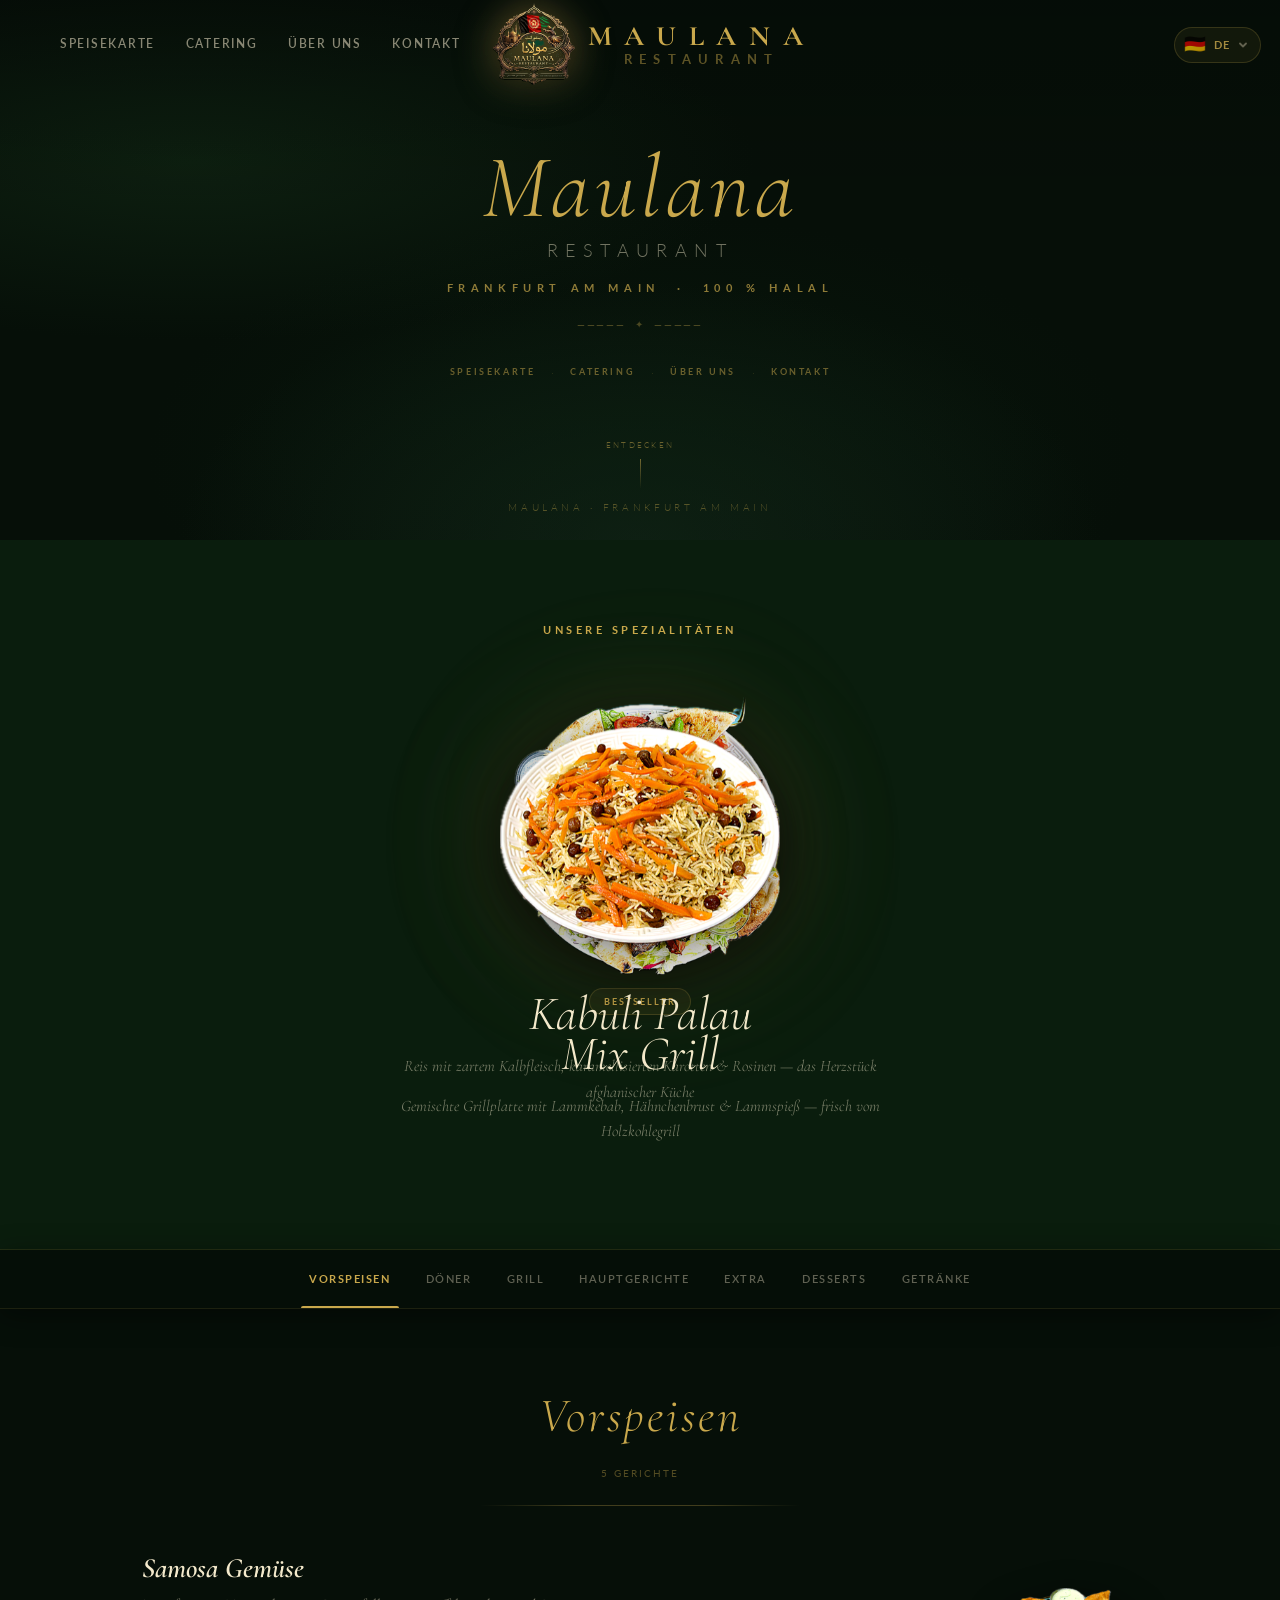
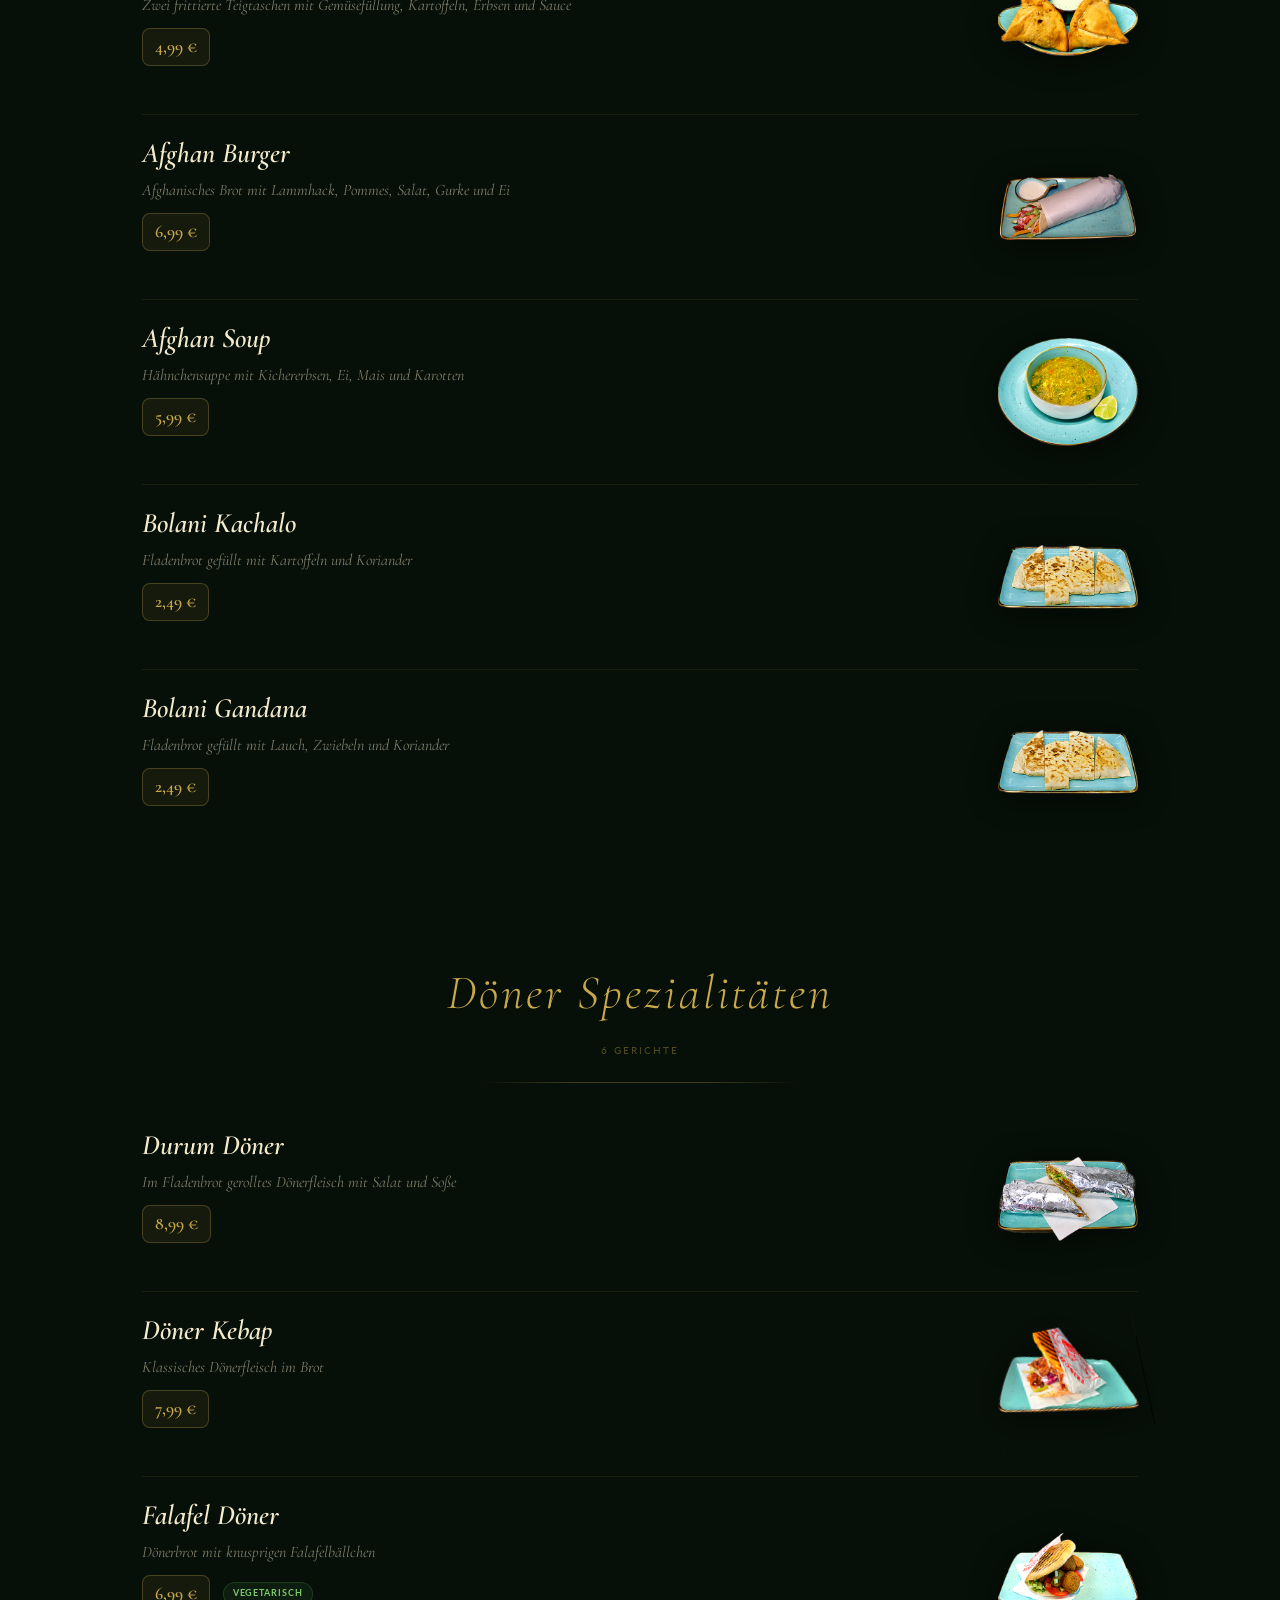
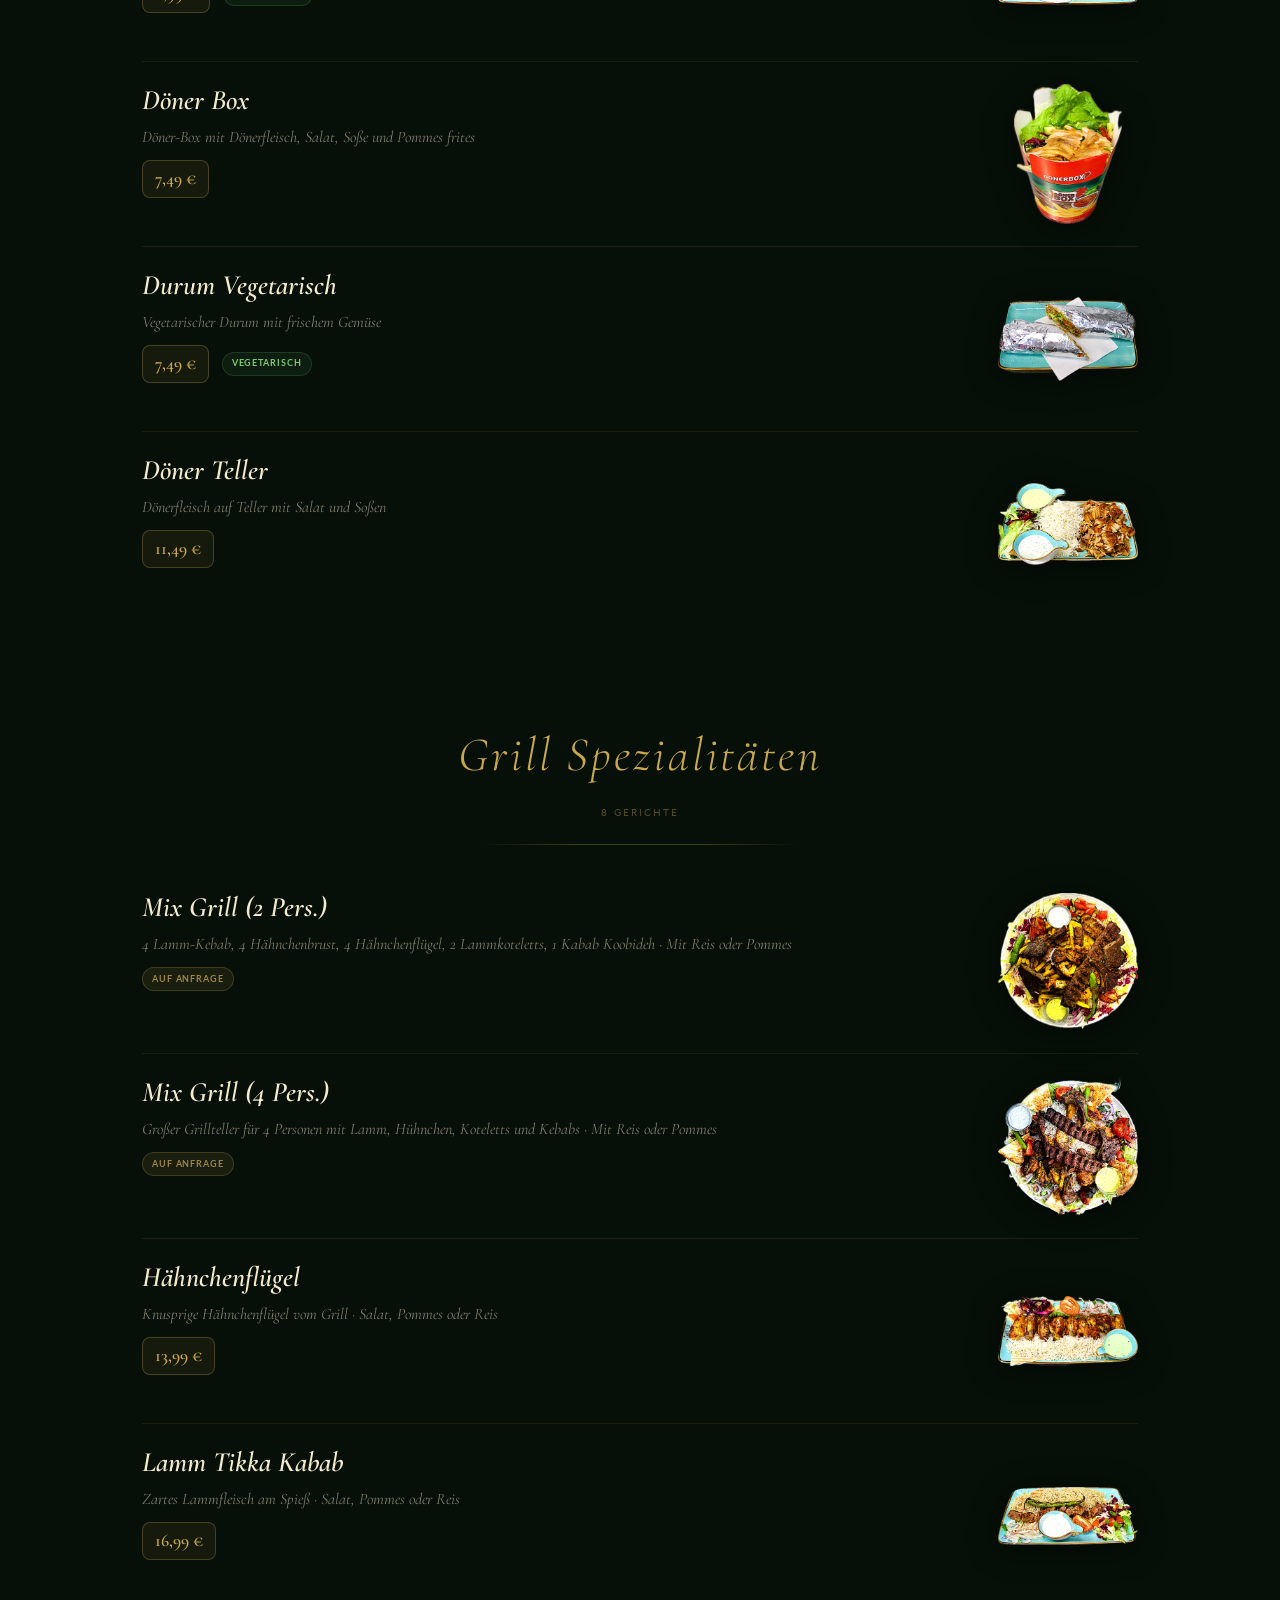
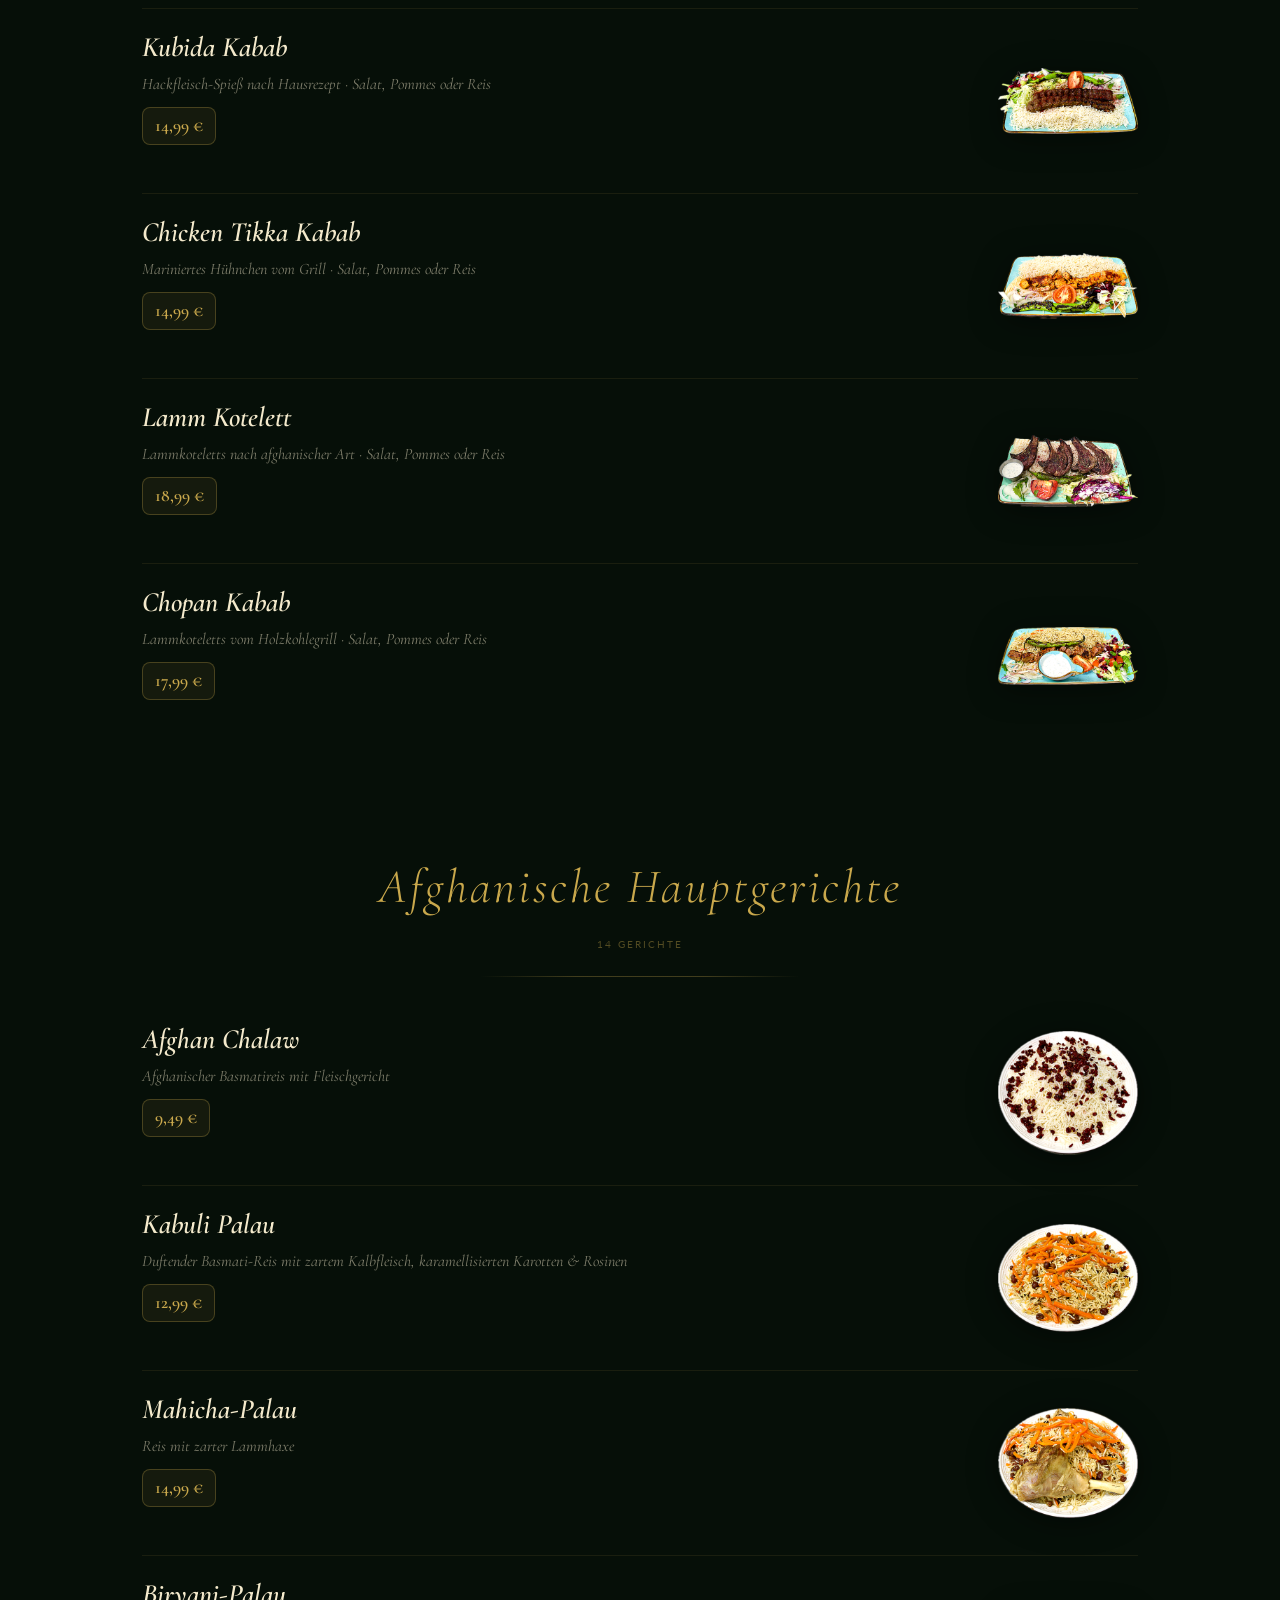
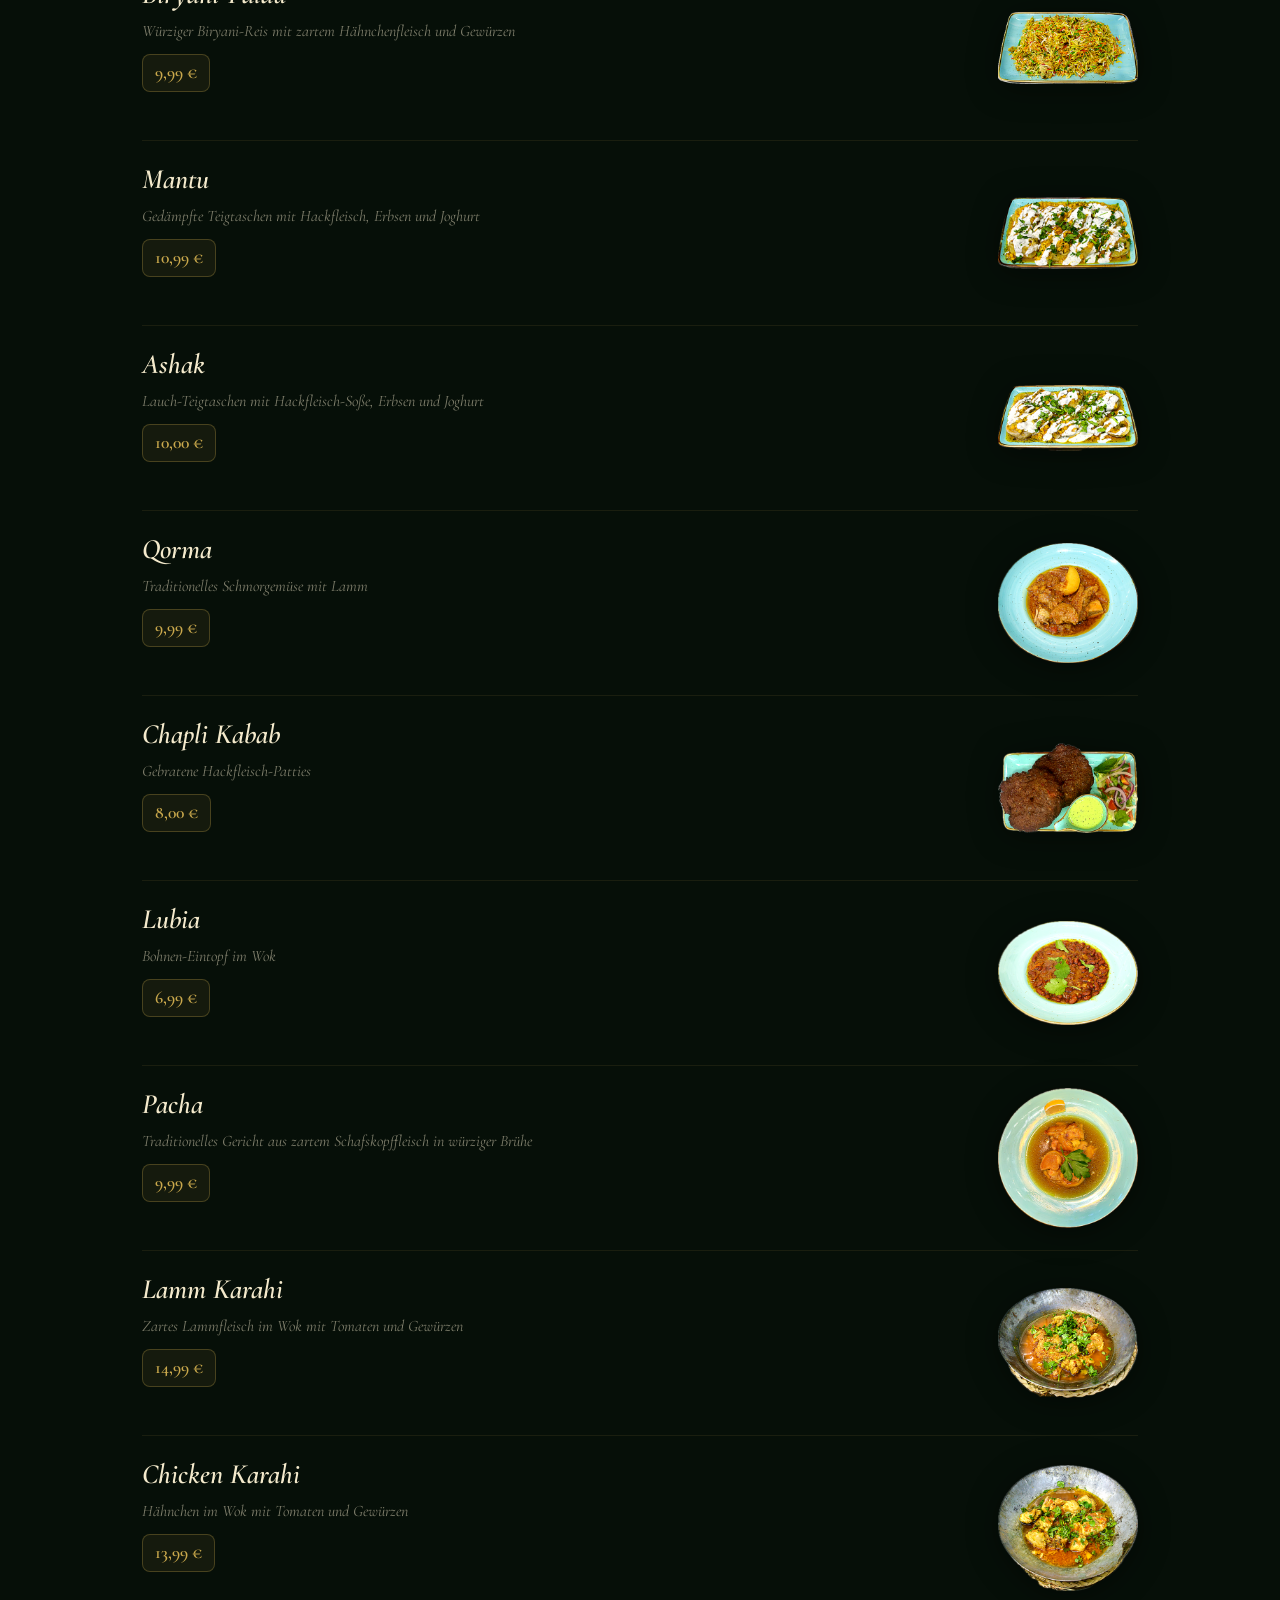
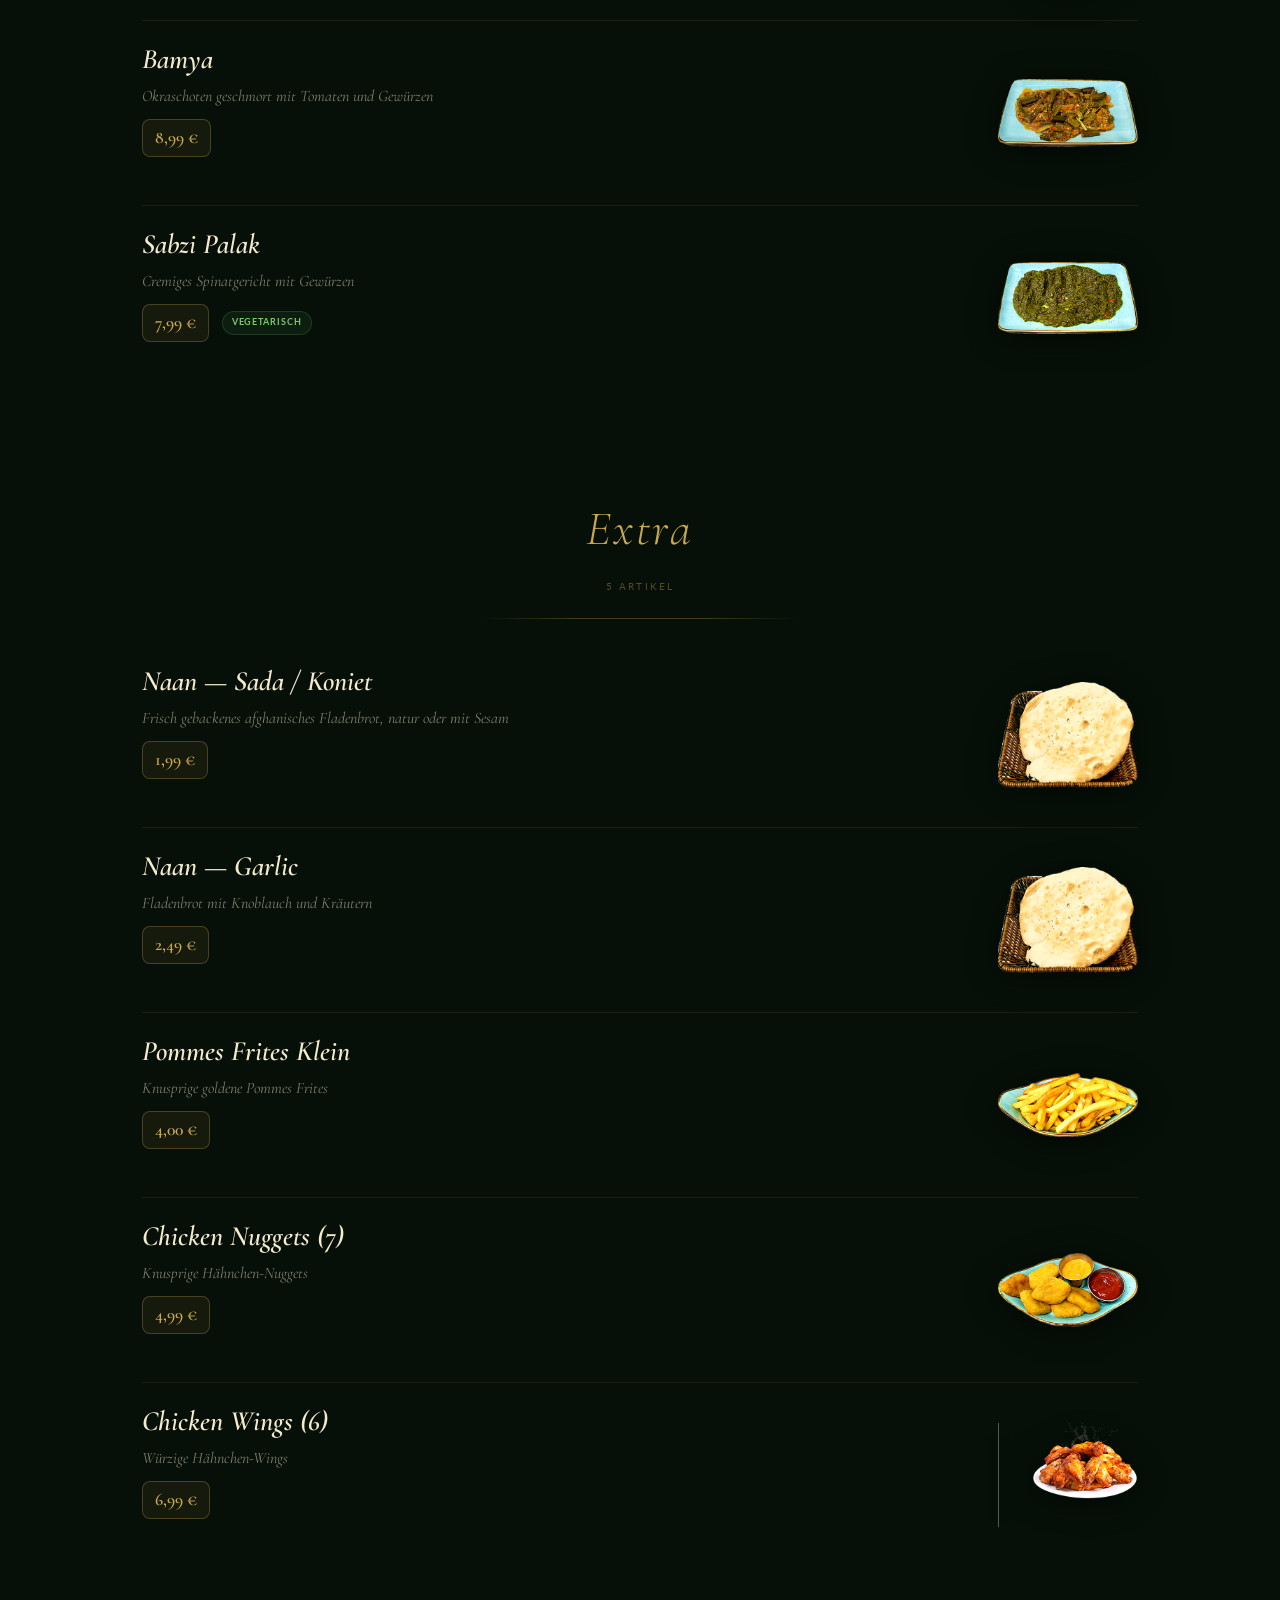
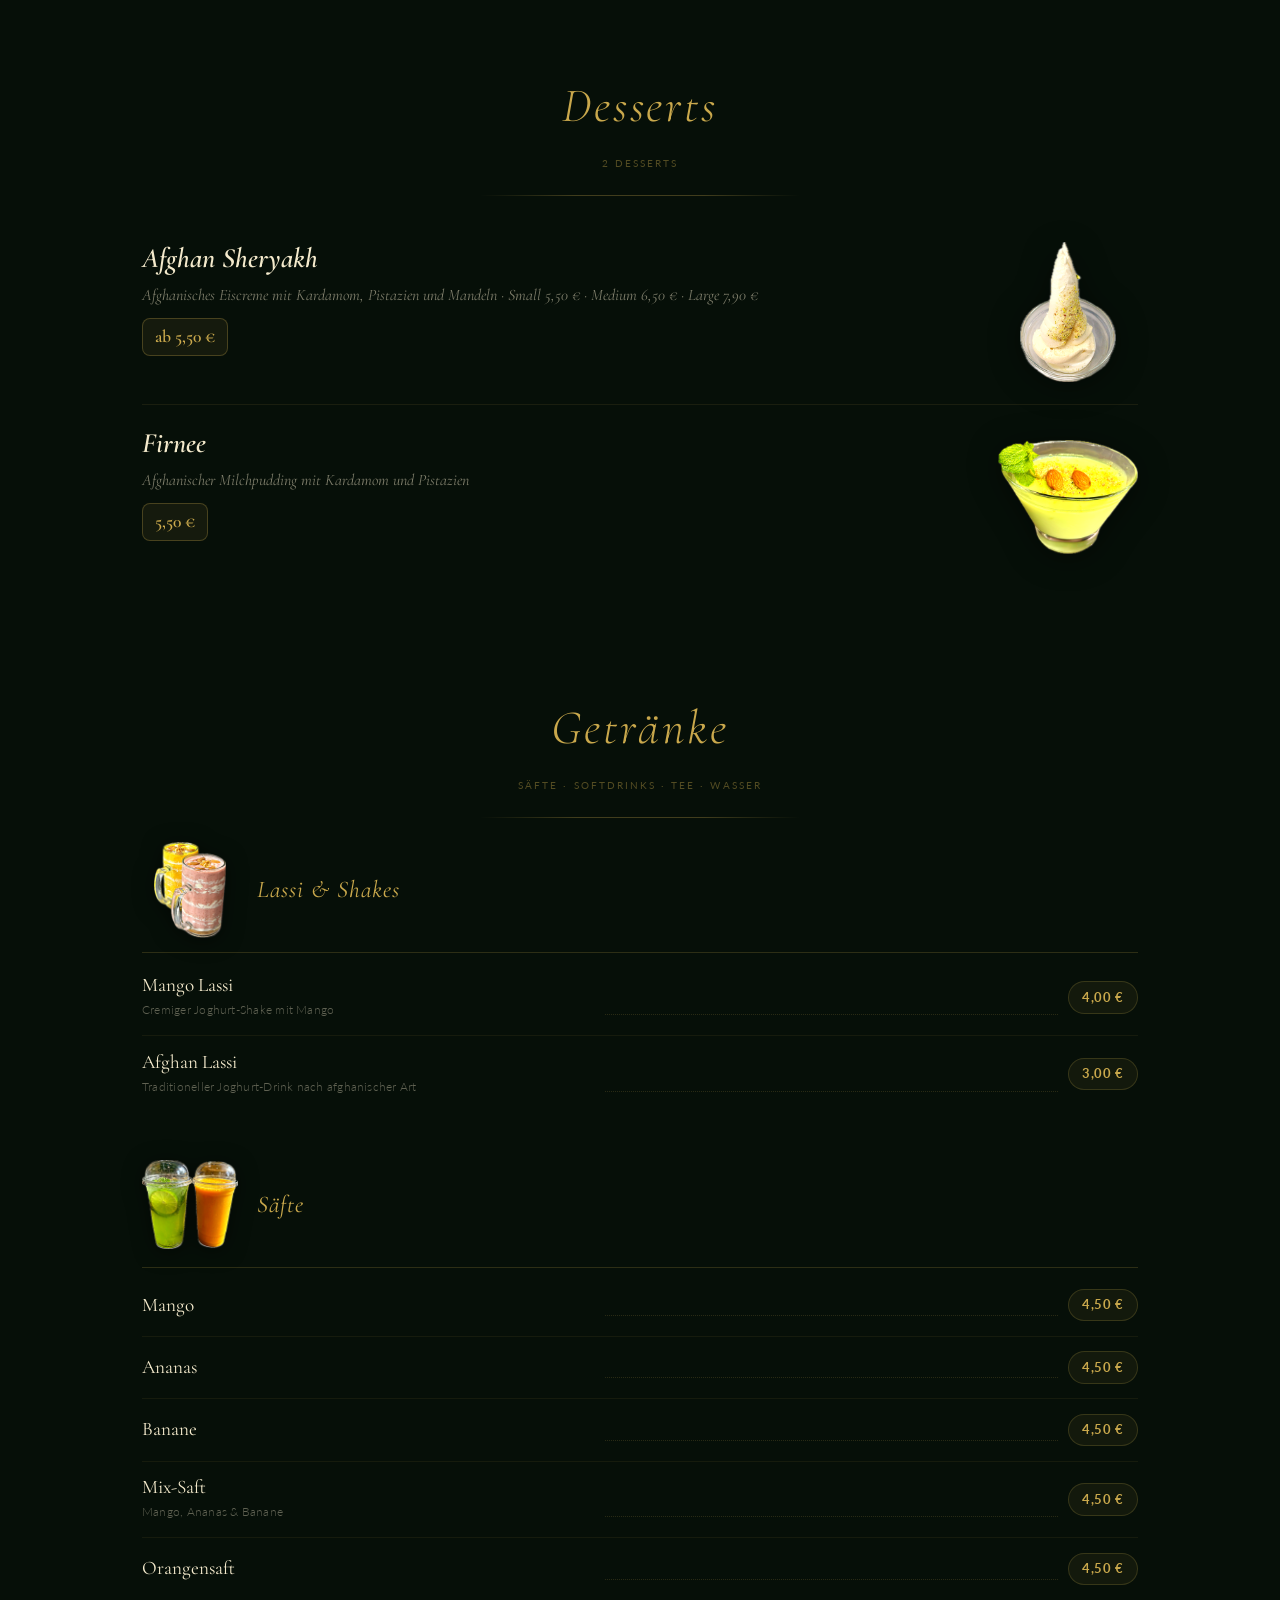
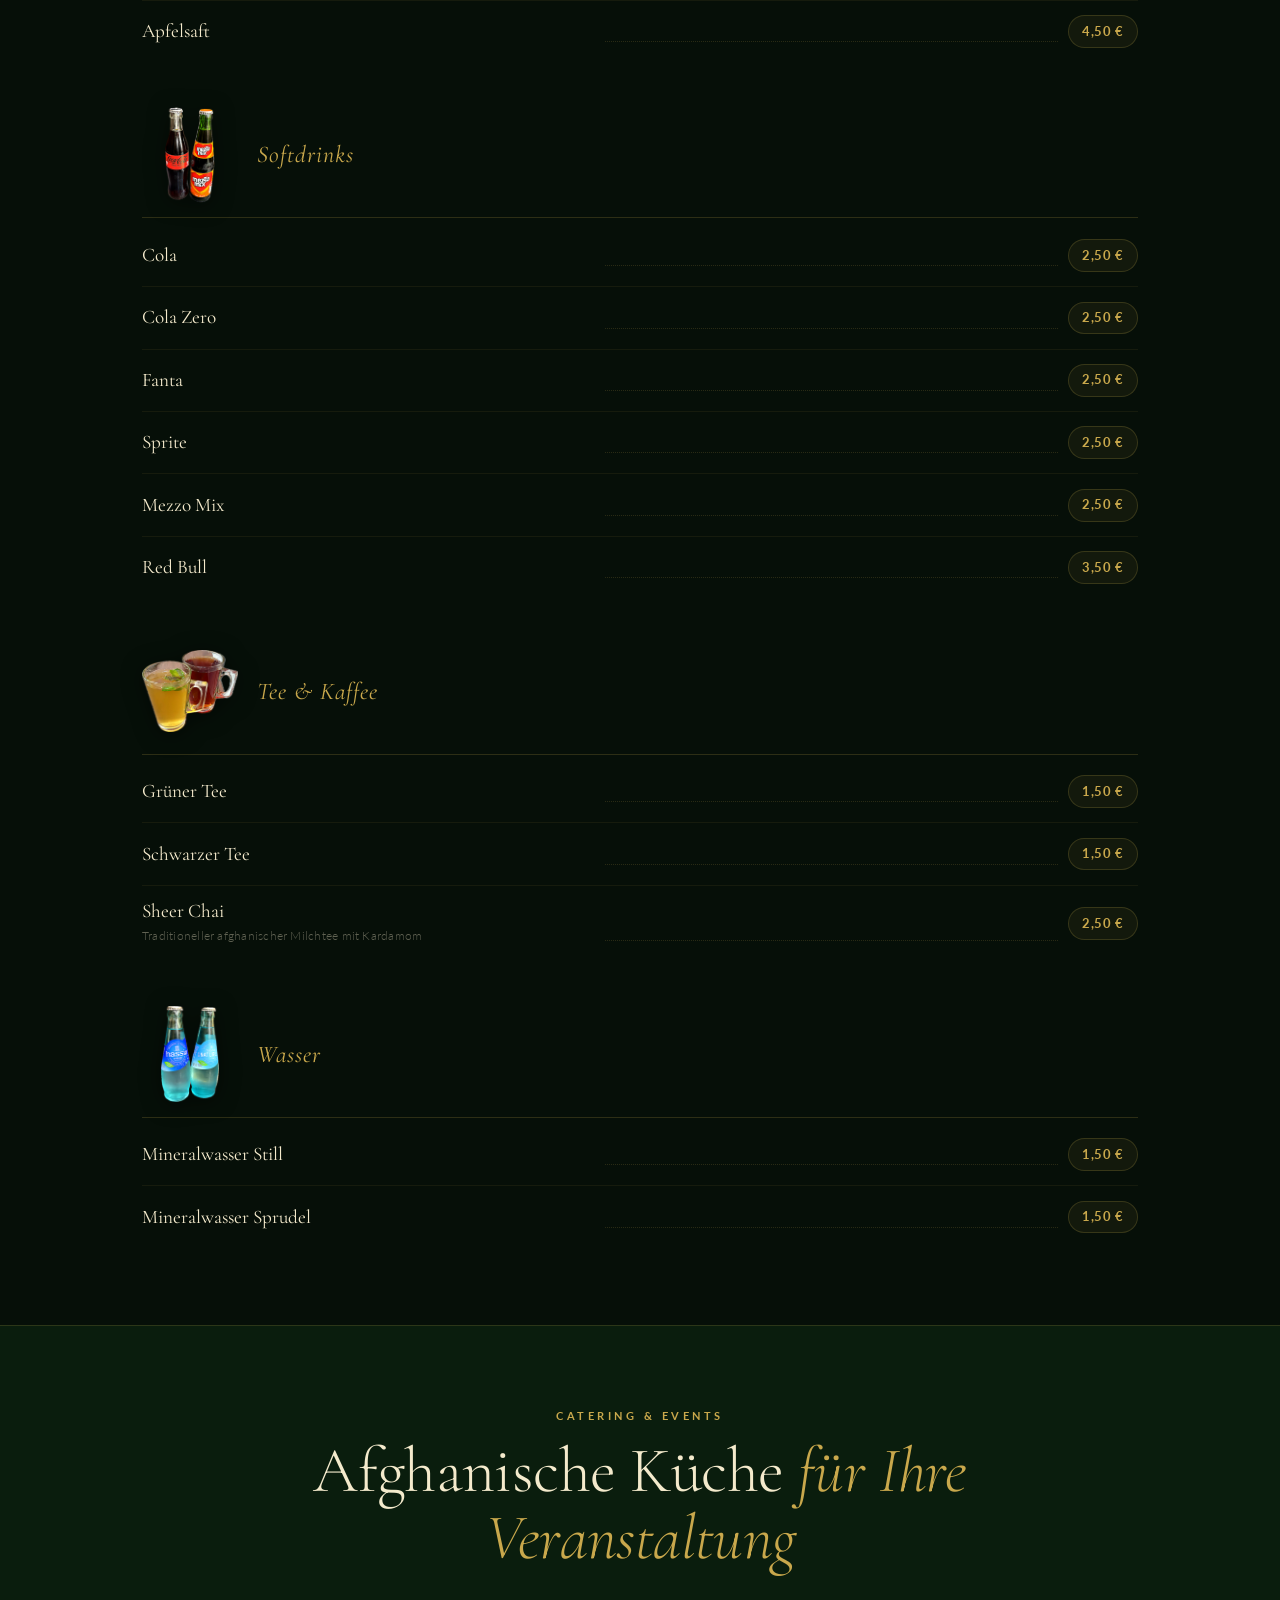
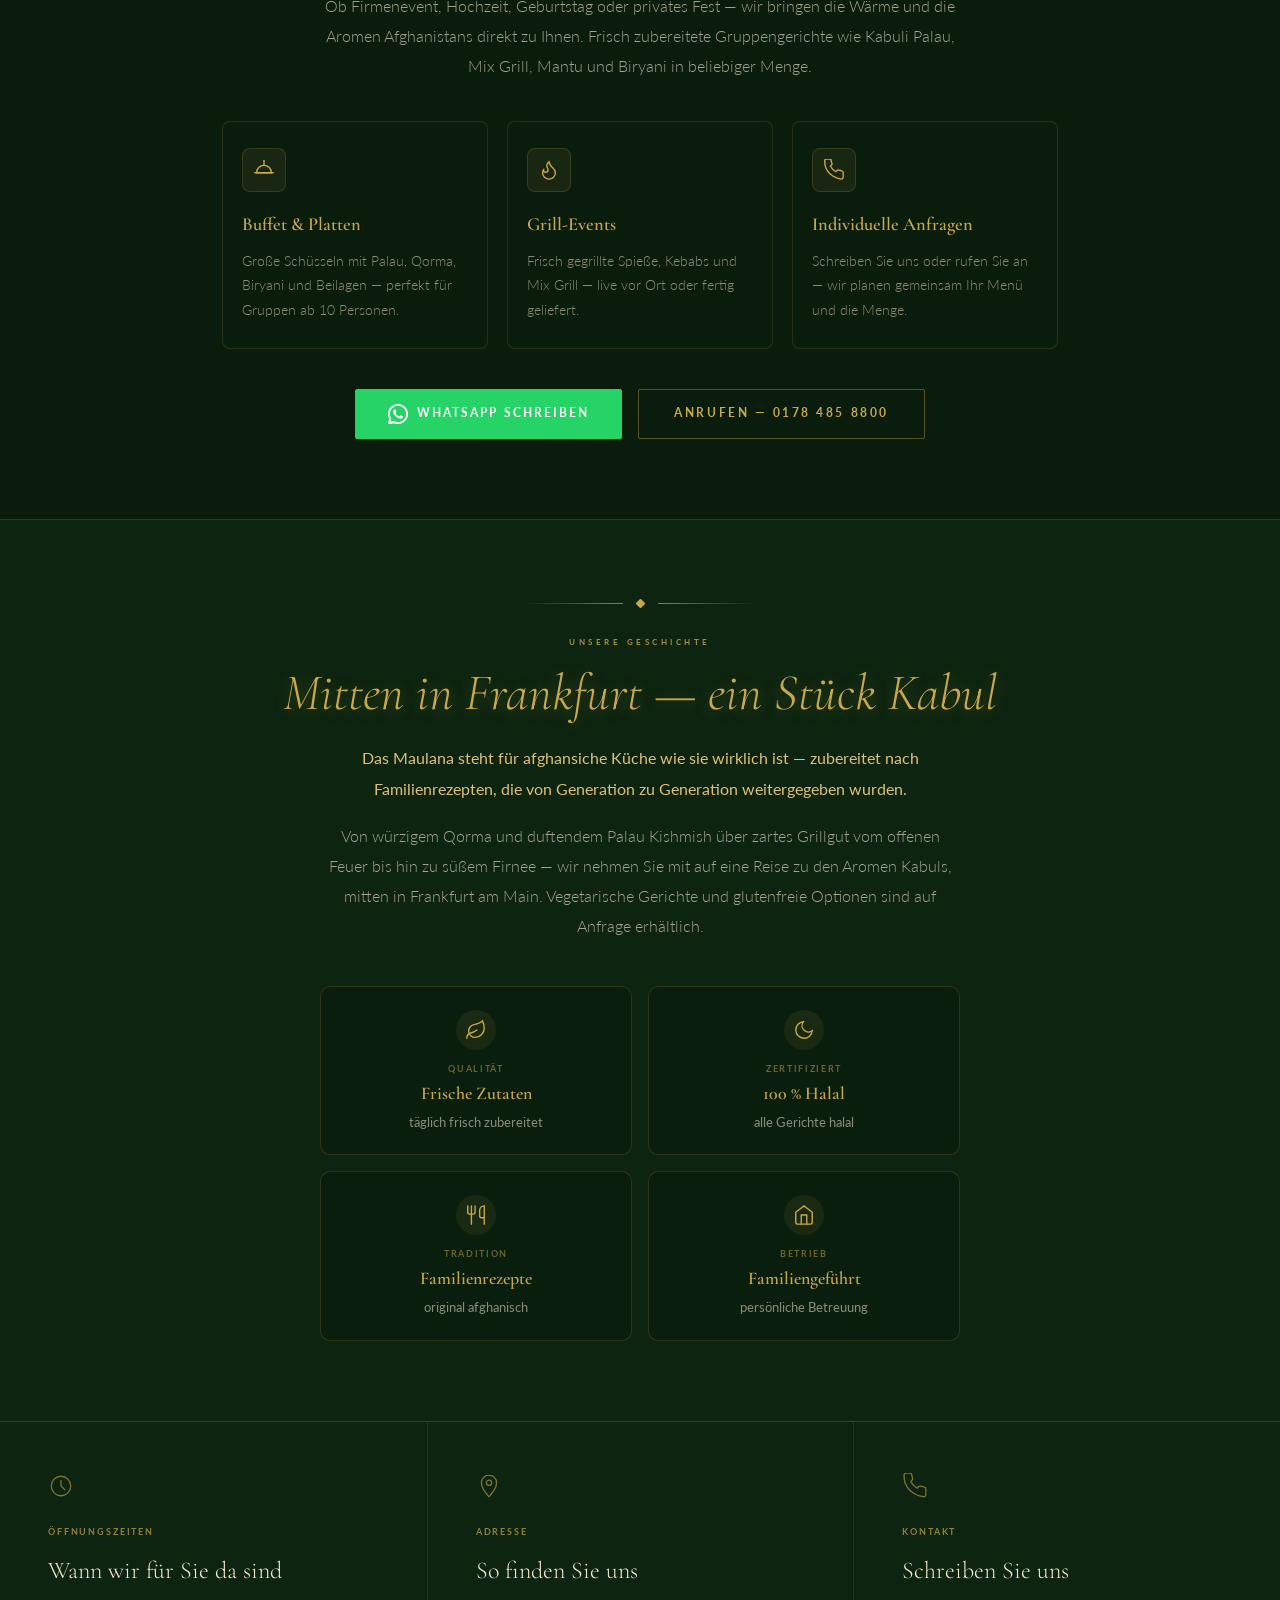
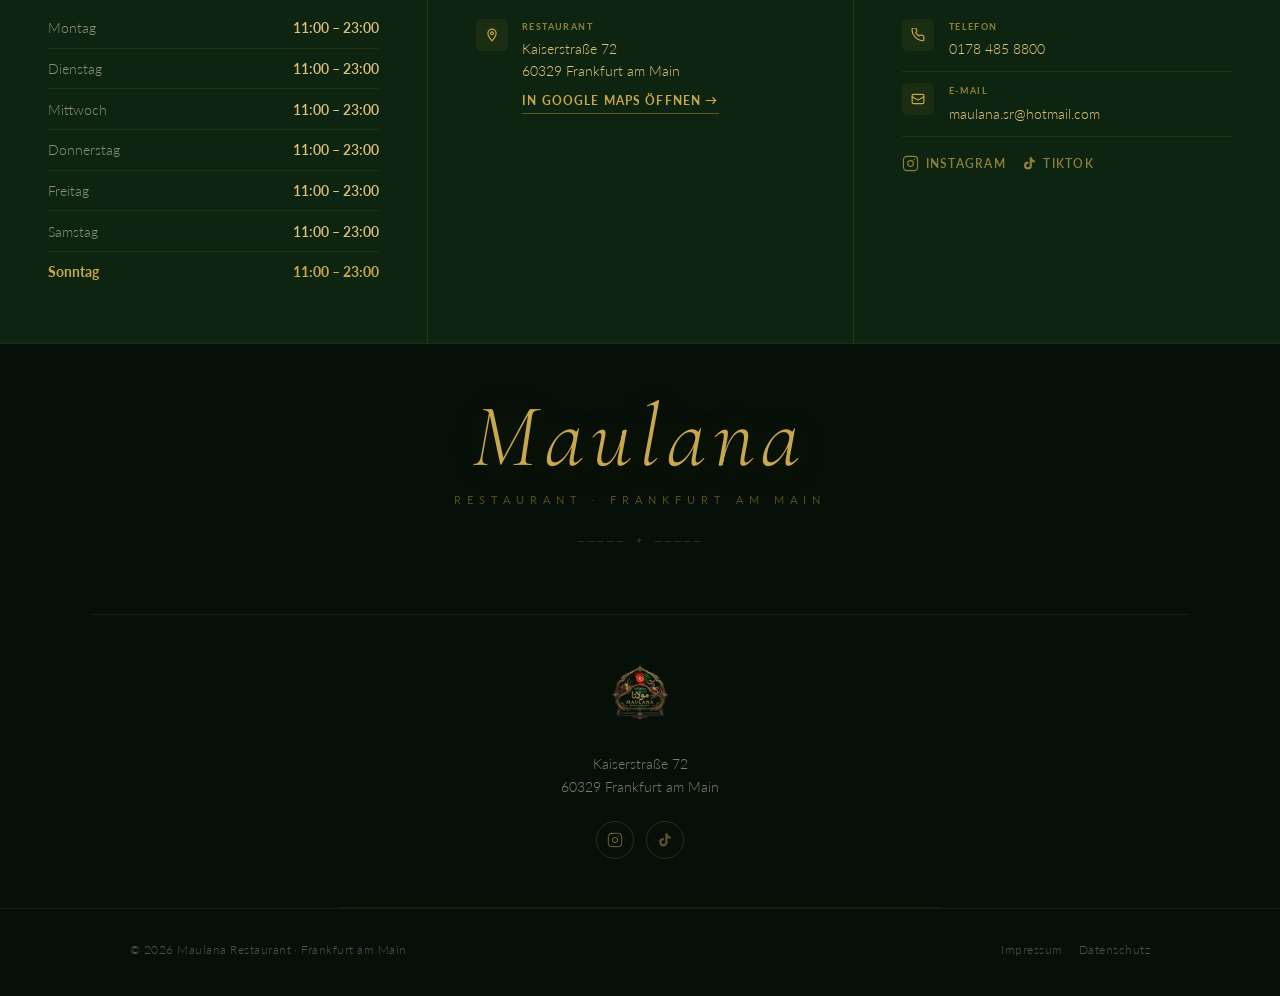
==== index.html @ d91d5a32 "Hero: elegante Nav-Links, Badges entfernt" ====
<!DOCTYPE html>
<html lang="de">
<head>
<meta charset="UTF-8">
<meta name="viewport" content="width=device-width, initial-scale=1.0, viewport-fit=cover">
<title>Maulana · Afghanische Küche · Frankfurt</title>
<meta name="description" content="Maulana Restaurant – Authentische afghanische Küche in Frankfurt. 100 % Halal, täglich frisch. Tel: 0178 4858800">
<meta name="theme-color" content="#060f08">
<link rel="icon" type="image/png" href="images/logo.png">
<link rel="apple-touch-icon" href="images/logo.png">
<link rel="preconnect" href="https://fonts.googleapis.com">
<link rel="preconnect" href="https://fonts.gstatic.com" crossorigin>
<link rel="preload" as="image" href="images/logo.png">
<link rel="preload" as="style" href="https://fonts.googleapis.com/css2?family=Cormorant+Garamond:ital,wght@0,300;0,400;0,600;0,700;1,300;1,400;1,600&family=Lato:wght@300;400;700&display=swap" onload="this.onload=null;this.rel='stylesheet'">
<noscript><link rel="stylesheet" href="https://fonts.googleapis.com/css2?family=Cormorant+Garamond:ital,wght@0,300;0,400;0,600;0,700;1,300;1,400;1,600&family=Lato:wght@300;400;700&display=swap"></noscript>
<style>
/* ══════════════════════════════════════════════════════
   DESIGN TOKENS — Maulana Dark Afghan Style
══════════════════════════════════════════════════════ */
:root {
  --bg:             #060f08;
  --bg-mid:         #0a1a0c;
  --bg-light:       #0d2410;
  --bg-card:        #0d1f10;
  --primary:        #c9a84c;
  --primary-dark:   #a08030;
  --primary-mid:    #d4b458;
  --primary-light:  #e8cc80;
  --ivory:          #f4eacc;
  --cream:          #dfc07a;
  --parchment:      #c9a84c;
  --bone:           rgba(201,168,76,.1);
  --gold:           #c9a84c;
  --gold-dark:      #a08030;
  --gold-light:     #d4b458;
  --gold-pale:      #e8cc80;
  --green:          #2a7d4a;
  --green-mid:      #2D6A42;
  --green-light:    #4A8C5C;
  --text:           #f4eacc;
  --text-mid:       #dfc07a;
  --text-muted:     rgba(244,234,204,.65);
  --text-light:     rgba(244,234,204,.5);
  --nav-h:          90px;
}

/* ── Base ── */
*, *::before, *::after { box-sizing: border-box; margin: 0; padding: 0; }
html { background: #060f08; scroll-behavior: smooth; }
body {
  background: #060f08;
  color: var(--text);
  font-family: 'Lato', -apple-system, sans-serif;
  font-weight: 300;
  font-size: 16px;
  line-height: 1.8;
  overflow-x: hidden;
  -webkit-font-smoothing: antialiased;
}
img { display: block; max-width: 100%; }
a { color: inherit; text-decoration: none; }
button { cursor: pointer; }

/* ── Typography ── */
.eyebrow {
  display: block;
  font-family: 'Lato', sans-serif;
  font-size: .68rem;
  font-weight: 700;
  letter-spacing: .32em;
  text-transform: uppercase;
  color: var(--gold);
  margin-bottom: .75rem;
}
.section-title {
  font-family: 'Cormorant Garamond', serif;
  font-size: clamp(2.6rem, 5vw, 4.2rem);
  font-weight: 300;
  line-height: 1.05;
  color: var(--text);
  letter-spacing: -.01em;
}
.section-title em { font-style: italic; color: var(--primary); }
.body-text {
  font-size: 1rem;
  font-weight: 300;
  line-height: 1.85;
  color: var(--text-muted);
}

/* ── Gem ornament (like Injera's Ethiopian rule) ── */
.gem-rule {
  display: flex; align-items: center; justify-content: center; gap: 14px;
  margin-bottom: 1.8rem;
}
.gem-rule::before, .gem-rule::after {
  content: ''; flex: 1; max-width: 100px; height: 1px;
  background: linear-gradient(90deg, transparent, rgba(201,168,76,.7));
}
.gem-rule::after { background: linear-gradient(270deg, transparent, rgba(201,168,76,.7)); }
.gem-rule-diamond {
  width: 7px; height: 7px;
  background: var(--gold); transform: rotate(45deg); border-radius: 1px;
}

/* ── Buttons ── */
.btn-primary {
  display: inline-block;
  font-family: 'Lato', sans-serif;
  font-size: .72rem; font-weight: 700; letter-spacing: .22em; text-transform: uppercase;
  color: #1a2e1f; background: var(--gold);
  border: 1px solid var(--gold);
  padding: .85rem 2.2rem; border-radius: 2px;
  transition: background .25s, border-color .25s, transform .2s, box-shadow .25s;
}
.btn-primary:hover {
  background: var(--gold-light); border-color: var(--gold-light);
  transform: translateY(-1px);
  box-shadow: 0 6px 22px rgba(201,168,76,.4);
}
.btn-outline {
  display: inline-block;
  font-family: 'Lato', sans-serif;
  font-size: .72rem; font-weight: 700; letter-spacing: .22em; text-transform: uppercase;
  color: var(--gold); border: 1px solid rgba(201,168,76,.4);
  background: transparent;
  padding: .85rem 2.2rem; border-radius: 2px;
  transition: border-color .25s, color .25s, transform .2s;
}
.btn-outline:hover { border-color: var(--gold-light); color: var(--gold-light); transform: translateY(-1px); }

/* ══════════════════════════════════════════════════════
   NAVIGATION — 3-column, same as Injera
══════════════════════════════════════════════════════ */
.nav {
  position: fixed; top: 0; left: 0; right: 0; z-index: 500;
  display: grid; grid-template-columns: 1fr auto 1fr;
  align-items: center;
  padding: 0 1.2rem 0 2.8rem; height: var(--nav-h);
  background: transparent;
  border-bottom: 1px solid transparent;
  backdrop-filter: none; -webkit-backdrop-filter: none;
  transition: background .45s, border-color .45s, box-shadow .45s, backdrop-filter .45s;
}
.nav::after {
  content: ''; position: absolute; bottom: 0; left: 0; right: 0; height: 1px;
  background: linear-gradient(90deg, transparent, rgba(201,168,76,.18) 15%, rgba(201,168,76,.55) 50%, rgba(201,168,76,.18) 85%, transparent);
  opacity: 0; transition: opacity .45s;
}
.nav > * { position: relative; z-index: 1; }
.nav.is-solid {
  background: rgba(6,15,8,.95);
  border-color: rgba(201,168,76,.18);
  backdrop-filter: blur(14px); -webkit-backdrop-filter: blur(14px);
  box-shadow: 0 2px 20px rgba(0,0,0,.35);
}
.nav.is-solid::after { opacity: 1; }

/* NAV left links */
.nav-left { display: flex; align-items: center; gap: 0; justify-self: start; }
.nav-left a {
  font-size: .78rem; font-weight: 600; letter-spacing: .14em; text-transform: uppercase;
  color: rgba(244,234,204,.55); padding: .6rem .95rem;
  min-height: 44px; display: inline-flex; align-items: center;
  white-space: nowrap; transition: color .25s; position: relative;
}
.nav-left a::after {
  content: ''; position: absolute; bottom: 0; left: .95rem; right: .95rem; height: 1px;
  background: var(--gold); transform: scaleX(0); opacity: 0;
  transition: transform .3s, opacity .3s;
}
.nav-left a:hover { color: var(--gold); }
.nav-left a:hover::after { transform: scaleX(1); opacity: .65; }

/* NAV center logo */
.nav-logo {
  text-decoration: none; justify-self: center;
  display: flex; align-items: center; gap: .6rem; height: 100%;
}
.nav-logo-img {
  height: 88px; width: auto; object-fit: contain; display: block; flex-shrink: 0;
  filter:
    drop-shadow(0 0 18px rgba(201,168,76,.55))
    drop-shadow(0 2px 8px rgba(0,0,0,.6))
    brightness(1.1);
  transition: filter .3s;
}
.nav-logo:hover .nav-logo-img {
  filter:
    drop-shadow(0 0 28px rgba(201,168,76,.8))
    drop-shadow(0 2px 8px rgba(0,0,0,.5))
    brightness(1.2);
}
.nav-logo-text { display: flex; flex-direction: column; align-items: center; justify-content: center; gap: .18rem; }
.nav-logo-name { font-family: 'Cormorant Garamond', serif; font-size: clamp(1.5rem, 2.2vw, 2.1rem); font-weight: 700; letter-spacing: .45em; text-transform: uppercase; color: var(--gold); white-space: nowrap; line-height: 1; }
.nav-logo-sub  { font-family: 'Lato', sans-serif; font-size: .82rem; font-weight: 700; letter-spacing: .55em; text-transform: uppercase; color: rgba(201,168,76,.45); line-height: 1; }

/* NAV right */
.nav-right { display: flex; align-items: center; justify-self: end; gap: .5rem; }
.nav-tel {
  font-size: .78rem; font-weight: 600; letter-spacing: .08em;
  color: rgba(244,234,204,.55); padding: .6rem .95rem;
  min-height: 44px; display: inline-flex; align-items: center; gap: .4rem;
  white-space: nowrap; transition: color .25s;
}
.nav-tel:hover { color: var(--gold); }
.nav-tel svg { flex-shrink: 0; }

/* NAV hamburger */
.nav-hamburger {
  display: none; flex-direction: column; gap: 5px;
  background: none; border: none; padding: .6rem .5rem;
  min-width: 44px; min-height: 44px; align-items: center; justify-content: center;
  -webkit-tap-highlight-color: transparent;
}
.nav-hamburger span { display: block; width: 22px; height: 1.5px; background: var(--gold); transition: transform .3s, opacity .3s; border-radius: 1px; }

@media (max-width: 860px) {
  :root { --nav-h: 66px; }
  .nav { padding: 0 1rem; height: var(--nav-h); }
  .nav-left a { display: none; }
  .nav-left .nav-hamburger { display: flex; }
  .nav-tel span { display: none; }
  .nav-logo-name { font-size: 1.25rem !important; letter-spacing: .28em !important; }
  .nav-logo-sub  { font-size: .68rem !important; letter-spacing: .32em !important; }
  .nav-logo-img  { height: 48px !important; }
  .nav-logo { gap: .4rem; }
}
@media (max-width: 480px) {
  :root { --nav-h: 56px; }
  .nav { height: var(--nav-h); padding: 0 .75rem; }
  .nav-logo-img  { height: 36px !important; }
  .nav-logo-name { font-size: 1rem !important; letter-spacing: .22em !important; }
  .nav-logo-sub  { display: none !important; }
  .nav-logo      { gap: .35rem; }
  .nav-tel       { display: none; }
  .lang-sel-trigger { height: 28px; padding: .18rem .5rem .18rem .38rem; gap: .32rem; font-size: .9rem; }
  #langFlag      { font-size: .92rem; }
  #langCurrent   { font-size: .58rem; letter-spacing: .08em; }
  .lang-sel-trigger svg { width: 8px; height: 8px; }
}

/* ══════════════════════════════════════════════════════
   MOBILE DRAWER
══════════════════════════════════════════════════════ */
.mob-drawer { position: fixed; inset: 0; z-index: 800; pointer-events: none; }
.mob-drawer.open { pointer-events: all; }
.mob-backdrop {
  position: absolute; inset: 0; background: rgba(0,0,0,.55);
  opacity: 0; transition: opacity .3s;
}
.mob-drawer.open .mob-backdrop { opacity: 1; }
.mob-panel {
  position: absolute; top: 0; left: 0; bottom: 0; width: min(320px, 85vw);
  background: #0a1d0d; display: flex; flex-direction: column;
  transform: translateX(-100%); transition: transform .3s cubic-bezier(.25,.8,.25,1);
  overflow-y: auto; border-right: 1px solid rgba(201,168,76,.2);
}
.mob-drawer.open .mob-panel { transform: translateX(0); }
.mob-x {
  position: absolute; top: 1rem; right: 1rem; width: 44px; height: 44px;
  background: none; border: none; font-size: 1.3rem; color: rgba(244,234,204,.5);
  display: flex; align-items: center; justify-content: center;
}
.mob-logo { padding: 1.8rem 1.5rem 1.2rem; border-bottom: 1px solid rgba(201,168,76,.18); display: flex; align-items: center; gap: .5rem; }
.mob-logo-name { font-family: 'Cormorant Garamond', serif; font-size: 1.6rem; font-weight: 700; color: var(--gold); letter-spacing: .3em; text-transform: uppercase; }
.mob-logo img { height: 38px; width: auto; }
.mob-links { display: flex; flex-direction: column; padding: 1rem 0; }
.mob-links a {
  font-size: .88rem; font-weight: 600; letter-spacing: .1em; text-transform: uppercase;
  color: rgba(244,234,204,.55); padding: .9rem 1.5rem;
  display: flex; align-items: center; gap: .7rem; border-bottom: 1px solid rgba(201,168,76,.1);
  transition: color .2s, background .2s;
}
.mob-links a:hover { color: var(--gold); background: rgba(201,168,76,.05); }
.mob-sep { height: 1px; background: rgba(201,168,76,.1); margin: .5rem 0; }
.mob-info { padding: 1.4rem 1.5rem; border-top: 1px solid rgba(201,168,76,.18); }
.mob-info-ttl { font-size: .6rem; font-weight: 700; letter-spacing: .2em; text-transform: uppercase; color: var(--gold); display: block; margin-bottom: .6rem; }
.mob-info p { font-size: .9rem; color: rgba(244,234,204,.55); line-height: 1.7; }
.mob-call {
  display: flex; align-items: center; gap: .5rem; margin: 1rem 1.5rem 0;
  padding: .9rem 1.2rem; background: rgba(201,168,76,.15); border: 1px solid rgba(201,168,76,.4); color: var(--gold) !important;
  font-size: .78rem; font-weight: 700; letter-spacing: .12em; text-transform: uppercase;
  border-radius: 2px;
}

/* ══════════════════════════════════════════════════════
   HERO — Split Layout mit Bildslider
══════════════════════════════════════════════════════ */
.hero {
  position: relative;
  min-height: 60vh;
  display: flex; flex-direction: column; justify-content: space-between;
  overflow: hidden;
  background:
    radial-gradient(ellipse 60% 80% at 50% 100%, #102015 0%, transparent 60%),
    radial-gradient(ellipse 80% 60% at 15% 30%, #0d1f10 0%, transparent 55%),
    #060f08;
  padding-top: var(--nav-h);
}

.hero-overlay {
  position: absolute; inset: 0; z-index: 2; pointer-events: none;
  background:
    linear-gradient(to bottom, rgba(0,0,0,.18) 0%, transparent 40%),
    radial-gradient(ellipse 55% 65% at 50% 85%, rgba(10,30,15,.55) 0%, transparent 70%);
}

/* ── Zentrierter Textbereich ── */
.hero-content {
  flex: 1;
  display: flex; flex-direction: column;
  align-items: center; justify-content: center;
  position: relative; z-index: 3;
  padding: 1.5rem 2rem 0.5rem;
  width: 100%; box-sizing: border-box;
  max-width: 900px; margin: 0 auto;
}
.hero-inner {
  display: flex; flex-direction: column; align-items: center;
  text-align: center;
}
.hero-sup {
  font-family: 'Lato', sans-serif;
  font-size: clamp(.55rem, 1vw, .7rem); font-weight: 700;
  letter-spacing: .5em; text-transform: uppercase;
  color: rgba(201,168,76,.7); margin-top: .7rem; margin-bottom: 0;
  animation: heroFadeIn 1.8s .3s ease both;
}
.hero-name {
  font-family: 'Cormorant Garamond', serif;
  font-size: clamp(3rem, 7vw, 7.5rem);
  font-weight: 300; font-style: italic;
  color: var(--gold); letter-spacing: .05em; line-height: .88; margin: 0;
  animation: heroFadeIn 1.8s .05s ease both;
}
.hero-sub {
  font-family: 'Lato', sans-serif;
  font-size: clamp(.75rem, 1.6vw, 1.1rem);
  font-weight: 300; letter-spacing: .42em; text-transform: uppercase;
  color: rgba(244,234,204,.45); margin: .45rem 0 0;
  animation: heroFadeIn 1.8s .18s ease both;
}
.hero-orn {
  color: rgba(201,168,76,.35); font-size: .6rem;
  letter-spacing: .18em; margin: 1.1rem 0 .9rem;
  animation: heroFadeIn 1.8s .4s ease both;
}
.hero-tagline {
  font-family: 'Lato', sans-serif;
  font-size: clamp(.6rem, 1.1vw, .76rem); font-weight: 300;
  letter-spacing: .42em; text-transform: uppercase;
  color: rgba(244,234,204,.45); margin: 0 0 2rem;
  animation: heroFadeIn 1.8s .5s ease both;
}
.hero-cta {
  display: flex; gap: 1rem; flex-wrap: wrap; justify-content: center;
  animation: heroFadeIn 1.8s .7s ease both;
}
/* Hero inline navigation */
.hero-nav {
  display: flex; align-items: center; flex-wrap: wrap; justify-content: center;
  gap: 0; margin-top: .2rem;
  animation: heroFadeIn 1.8s .7s ease both;
}
.hero-nav-link {
  font-family: 'Lato', sans-serif;
  font-size: .58rem; font-weight: 700; letter-spacing: .28em; text-transform: uppercase;
  color: rgba(201,168,76,.5);
  padding: .65rem 1rem;
  min-height: 44px; display: inline-flex; align-items: center;
  transition: color .28s;
  position: relative;
}
.hero-nav-link::after {
  content: ''; position: absolute; bottom: 6px; left: 1rem; right: 1rem;
  height: 1px; background: var(--gold);
  transform: scaleX(0); opacity: 0;
  transition: transform .28s cubic-bezier(.4,0,.2,1), opacity .28s;
}
.hero-nav-link:hover { color: var(--gold); }
.hero-nav-link:hover::after { transform: scaleX(1); opacity: .55; }
.hero-nav-sep {
  color: rgba(201,168,76,.18); font-size: .75rem; user-select: none;
  line-height: 1;
}
@keyframes heroFadeIn {
  from { opacity: 0; transform: translateY(22px); }
  to   { opacity: 1; transform: translateY(0); }
}



/* Bottom section */
.hero-bottom {
  position: relative; z-index: 5;
  display: flex; flex-direction: column; align-items: center;
  gap: .6rem; padding: 0 2rem 1.5rem;
}
.hero-scroll-btn {
  display: flex; flex-direction: column; align-items: center; gap: .4rem;
  text-decoration: none; cursor: pointer;
}
.hero-scroll-btn span {
  font-size: .52rem; letter-spacing: .28em; text-transform: uppercase;
  color: rgba(201,168,76,.5);
}
.hero-scroll-line {
  width: 1px; height: 30px;
  background: linear-gradient(to bottom, rgba(201,168,76,.55), transparent);
  animation: scrollPulse 2.4s ease-in-out infinite;
}
@keyframes scrollPulse {
  0%,100% { opacity: .35; transform: scaleY(.85); }
  50%     { opacity: 1;   transform: scaleY(1.15); }
}
.hero-location {
  font-family: 'Lato', sans-serif; font-size: .6rem;
  letter-spacing: .38em; text-transform: uppercase;
  color: rgba(201,168,76,.4);
}

/* Tablet */
@media (max-width: 1024px) and (min-width: 861px) {
  .hero-name { font-size: clamp(2.8rem, 6vw, 6rem); }
}

/* Handy */
@media (max-width: 860px) {
  .hero { min-height: 50vh; }
  .hero-content { padding: .5rem 1.5rem 0; }
  .hero-name { font-size: clamp(2.6rem, 10vw, 4.8rem); }
  .hero-cta { justify-content: center; gap: .7rem; }
  .hero-sup { margin-bottom: .6rem; }
  .hero-orn { margin: .6rem 0 .5rem; }
  .hero-tagline { margin-bottom: 1rem; }
}
@media (max-width: 600px) {
  .hero { min-height: 46vh; }
  .hero-name { font-size: clamp(2.2rem, 12vw, 3.5rem); }
  .hero-bottom { padding-bottom: 1rem; gap: .4rem; }
  .hero-content { padding: .3rem 1.2rem 0; }
}
@media (max-width: 480px) {
  .hero { min-height: 44vh; }
  .hero-name { font-size: clamp(2rem, 11.5vw, 3rem); }
  .hero-cta { flex-direction: column; align-items: center; gap: .6rem; width: 100%; padding: 0 .5rem; }
  .hero-cta .btn-primary,
  .hero-cta .btn-outline { width: 100%; max-width: 320px; text-align: center; padding: .75rem 1.4rem; justify-content: center; display: flex; }
  .hero-sup { font-size: clamp(.48rem, 2.2vw, .6rem); letter-spacing: .35em; }
  .hero-sub  { font-size: clamp(.68rem, 3vw, .9rem); letter-spacing: .3em; }
  .hero-orn  { font-size: .5rem; margin: .5rem 0 .4rem; }
  .hero-scroll-btn span { font-size: .48rem; }
  .hero-location { font-size: .52rem; letter-spacing: .28em; }
  .hero-nav-link { font-size: .52rem; letter-spacing: .22em; padding: .55rem .7rem; }
  .hero-nav-sep  { font-size: .65rem; }
}

/* ══════════════════════════════════════════════════════
   FEATURED DISHES — Gruppengerichte Karten (unter Hero)
══════════════════════════════════════════════════════ */
/* ── Featured Showcase Slider ── */
.featured-sec {
  background: #0a1d0d;
  padding: 5rem 2rem 5rem;
  border-bottom: 1px solid rgba(201,168,76,.14);
  overflow: hidden;
}
.featured-inner { max-width: 700px; margin: 0 auto; }
.featured-head { text-align: center; margin-bottom: 3rem; }
.featured-title {
  font-family: 'Cormorant Garamond', serif;
  font-size: clamp(2rem, 4vw, 3rem); font-weight: 300; font-style: italic;
  color: var(--gold); letter-spacing: .06em; margin-top: .5rem;
}

/* Stack all slides in same grid cell */
.featured-showcase {
  display: grid; grid-template-areas: "stack";
  position: relative;
}
.featured-slide {
  grid-area: stack;
  display: flex; flex-direction: column; align-items: center;
  text-align: center; gap: .8rem; padding: .5rem 1rem 1.5rem;
  opacity: 0; transform: translateY(28px) scale(.97);
  transition: opacity .65s cubic-bezier(.4,0,.2,1), transform .65s cubic-bezier(.4,0,.2,1);
  pointer-events: none;
}
.featured-slide.fs-active {
  opacity: 1; transform: translateY(0) scale(1);
  pointer-events: auto;
}
.featured-slide.fs-exit {
  opacity: 0; transform: translateY(-18px) scale(.98);
  transition: opacity .4s ease, transform .4s ease;
}
.featured-slide img {
  width: 280px; height: 280px; object-fit: contain;
  filter: drop-shadow(0 10px 30px rgba(0,0,0,.6))
          drop-shadow(0 0 60px rgba(201,168,76,.12));
  animation: floatDish 5s ease-in-out infinite;
}
@keyframes floatDish {
  0%,100% { transform: translateY(0); }
  50%      { transform: translateY(-10px); }
}
.featured-slide-badge {
  font-family: 'Lato', sans-serif; font-size: .56rem; font-weight: 700;
  letter-spacing: .22em; text-transform: uppercase;
  color: var(--gold); background: rgba(201,168,76,.08);
  border: 1px solid rgba(201,168,76,.22); border-radius: 999px;
  padding: .28rem .9rem;
}
.featured-slide-name {
  font-family: 'Cormorant Garamond', serif;
  font-size: clamp(2rem, 5vw, 3rem); font-weight: 300; font-style: italic;
  color: #f4eacc; line-height: 1.1; margin: 0;
}
.featured-slide-desc {
  font-family: 'Cormorant Garamond', serif;
  font-size: 1rem; font-style: italic;
  color: rgba(244,234,204,.5); line-height: 1.6;
  max-width: 480px;
}
.featured-slide-price {
  font-family: 'Lato', sans-serif; font-size: .78rem; font-weight: 700;
  letter-spacing: .08em; color: var(--gold);
  border: 1px solid rgba(201,168,76,.3); border-radius: 999px;
  padding: .3rem 1.1rem; margin-top: .2rem;
}

/* Progress + dots */
.featured-progress {
  height: 1px; background: rgba(201,168,76,.12);
  margin: 2rem 0 1.2rem; border-radius: 1px; overflow: hidden;
}
.featured-progress-bar {
  height: 100%; width: 0; background: var(--gold);
  border-radius: 1px;
}
.featured-dots {
  display: flex; gap: .6rem; justify-content: center;
}
.featured-dot {
  width: 6px; height: 6px; border-radius: 50%;
  background: rgba(201,168,76,.2); cursor: pointer;
  transition: background .3s, transform .3s;
  border: none; padding: 0;
}
.featured-dot.active { background: var(--gold); transform: scale(1.5); }

@media (max-width: 600px) {
  .featured-slide img { width: 200px; height: 200px; }
  .featured-sec { padding: 3rem 1.2rem 3rem; }
  .featured-head { margin-bottom: 2rem; }
  .featured-slide-desc { font-size: .92rem; max-width: 100%; }
  .featured-slide-name { font-size: clamp(1.6rem, 8vw, 2.4rem); }
}
@media (max-width: 480px) {
  .featured-slide img { width: 170px; height: 170px; }
  .featured-sec { padding: 2.5rem 1rem 2.5rem; }
  .featured-slide { gap: .6rem; padding: .3rem .5rem 1rem; }
}

/* ══════════════════════════════════════════════════════
   SPEISEKARTE — Injera-Elegant
══════════════════════════════════════════════════════ */
#speisekarte { background: #060f08; padding: 0; margin: 0; }

/* Category strip */
.mcs-strip {
  position: sticky; top: var(--nav-h); z-index: 40;
  background: rgba(6,15,8,.98);
  border-bottom: 1px solid rgba(201,168,76,.12);
  overflow-x: auto; scrollbar-width: none; -ms-overflow-style: none;
  backdrop-filter: blur(20px); -webkit-backdrop-filter: blur(20px);
  box-shadow: 0 6px 30px rgba(0,0,0,.45);
}
.mcs-strip::-webkit-scrollbar { display: none; }
.mcs-inner {
  display: flex; padding: 0 1rem; justify-content: center;
  max-width: 1100px; margin: 0 auto;
  align-items: stretch; height: 58px;
  gap: 0;
}
.mcs-tab {
  flex-shrink: 0;
  background: none; border: none;
  font-family: 'Lato', sans-serif;
  font-size: .68rem; font-weight: 600; letter-spacing: .14em;
  text-transform: uppercase;
  color: rgba(244,234,204,.38);
  padding: 0 1.1rem;
  display: flex; align-items: center; gap: .45rem;
  white-space: nowrap; cursor: pointer;
  position: relative;
  transition: color .22s;
  -webkit-tap-highlight-color: transparent;
}
.mcs-tab::after {
  content: ''; position: absolute; bottom: 0; left: .6rem; right: .6rem;
  height: 2px; background: var(--gold); border-radius: 2px 2px 0 0;
  transform: scaleX(0); transition: transform .25s cubic-bezier(.4,0,.2,1);
}
.mcs-tab-icon { font-size: .8rem; line-height: 1; opacity: .6; transition: opacity .22s; }
.mcs-tab:hover { color: rgba(244,234,204,.75); }
.mcs-tab:hover .mcs-tab-icon { opacity: .8; }
.mcs-tab.active {
  color: var(--gold); font-weight: 700;
}
.mcs-tab.active .mcs-tab-icon { opacity: 1; }
.mcs-tab.active::after { transform: scaleX(1); }

/* Centered category container */
.menu-cat {
  max-width: 1060px; margin: 0 auto;
  padding: 0 2rem 2rem;
}

/* Section header — centered, elegant */
.menu-sec-head {
  text-align: center;
  padding: 4rem 1rem 1.5rem;
  background: transparent; border: none;
  position: static;
}
.menu-sec-head::after {
  content: '';
  display: block;
  height: 1px;
  background: linear-gradient(90deg, transparent, rgba(201,168,76,.3) 30%, rgba(201,168,76,.3) 70%, transparent);
  margin-top: 1.4rem;
  width: 100%; max-width: 320px; margin-left: auto; margin-right: auto;
}
.menu-sec-title {
  font-family: 'Cormorant Garamond', serif;
  font-size: clamp(2rem, 4vw, 3rem);
  font-weight: 300; font-style: italic;
  color: var(--gold); letter-spacing: .06em;
  display: block;
}
.menu-sec-count {
  font-family: 'Lato', sans-serif;
  font-size: .64rem; font-weight: 400;
  letter-spacing: .2em; text-transform: uppercase;
  color: rgba(201,168,76,.4);
  margin-top: .3rem; display: block;
}

/* Menu item — elegant Injera style */
.menu-item {
  display: flex; align-items: flex-start; gap: 28px;
  padding: 22px 0;
  border-bottom: 1px solid rgba(201,168,76,.1);
  background: transparent;
  transition: background .18s;
  position: relative;
}
.menu-item::before { display: none; }
.menu-item:hover { background: rgba(201,168,76,.03); border-radius: 4px; }
.menu-item:last-child { border-bottom: none; }

.menu-item-info {
  flex: 1; min-width: 0;
  display: flex; flex-direction: column; justify-content: center;
}
.menu-item-name {
  font-family: 'Cormorant Garamond', serif;
  font-size: clamp(1.3rem, 2.4vw, 1.75rem);
  font-weight: 600; font-style: italic;
  line-height: 1.2; color: #f4eacc;
  margin-bottom: 6px;
}
.menu-item-desc {
  font-family: 'Cormorant Garamond', serif;
  font-size: 1rem; font-style: italic; font-weight: 400;
  line-height: 1.65; color: rgba(244,234,204,.5);
  display: block; overflow: visible;
}
.menu-item-footer { display: flex; align-items: center; gap: .8rem; margin-top: 10px; }
.menu-item-price {
  font-family: 'Cormorant Garamond', serif;
  font-size: 1.1rem; font-weight: 600;
  color: var(--gold);
  background: rgba(201,168,76,.08);
  border: 1px solid rgba(201,168,76,.28);
  border-radius: 8px; padding: 2px 12px;
  white-space: nowrap;
}
.menu-item-badge {
  display: inline-block; font-size: .58rem; font-weight: 700;
  letter-spacing: .1em; text-transform: uppercase;
  padding: .18rem .55rem; border-radius: 999px;
}
.badge-halal   { background: rgba(100,180,80,.1); color: #8ece78; border: 1px solid rgba(100,180,80,.25); }
.badge-pop     { background: rgba(201,168,76,.1); color: rgba(201,168,76,.75); border: 1px solid rgba(201,168,76,.22); }
.badge-vegan   { background: rgba(100,200,100,.08); color: #7dc96a; border: 1px solid rgba(100,200,100,.18); }

.menu-item-img {
  width: 140px; height: 140px;
  object-fit: contain; flex-shrink: 0; align-self: center;
  background: transparent; border-radius: 0;
  filter: drop-shadow(0 4px 16px rgba(0,0,0,.45));
}

@media (max-width: 600px) {
  .menu-cat { padding: 0 1rem 1.5rem; }
  .menu-item { gap: 14px; padding: 14px 0; }
  .menu-item-img { width: 100px; height: 100px; }
  .menu-item-name { font-size: clamp(1.1rem, 4.5vw, 1.4rem); }
  .menu-item-desc { font-size: .92rem; }
  .menu-item-price { font-size: 1rem; }
  .mcs-inner { padding: 0 .8rem; height: 50px; }
  .mcs-tab { padding: 0 .7rem; font-size: .6rem; letter-spacing: .08em; }
  .menu-sec-head { padding: 2.8rem .5rem 1rem; }
}
@media (max-width: 480px) {
  .menu-item { gap: 10px; padding: 12px 0; }
  .menu-item-img { width: 80px; height: 80px; }
  .menu-item-name { font-size: clamp(1rem, 4.2vw, 1.3rem); }
  .menu-sec-head { padding: 2.2rem .5rem .8rem; }
  .drink-section-img { width: 54px; height: 54px; }
  .drink-section-title { font-size: 1.25rem; }
  .drink-row-name { font-size: 1.05rem; }
  .drink-row { padding: .75rem 0; }
  .drink-row-price { font-size: .76rem; padding: .18rem .65rem; }
}


/* Getränke Unterkategorien */
.drink-section { margin-bottom: 2.8rem; }
.drink-section-head {
  display: flex; align-items: center; gap: 1.2rem;
  padding-bottom: .9rem;
  border-bottom: 1px solid rgba(201,168,76,.2); margin-bottom: .4rem;
}
.drink-section-img {
  width: 96px; height: 96px; object-fit: contain; flex-shrink: 0;
  filter: drop-shadow(0 3px 10px rgba(0,0,0,.5));
}
.drink-section-title {
  font-family: 'Cormorant Garamond', serif; font-size: 1.5rem; font-weight: 400; font-style: italic;
  color: var(--gold); letter-spacing: .04em;
}
.drink-row {
  display: flex; align-items: center; gap: .6rem; padding: .9rem 0;
  border-bottom: 1px solid rgba(201,168,76,.08);
}
.drink-row:last-child { border-bottom: none; }
.drink-row-left { flex: 1; min-width: 0; }
.drink-row-name {
  font-family: 'Cormorant Garamond', serif; font-size: 1.2rem; font-weight: 400;
  color: #f4eacc; line-height: 1.2;
}
.drink-row-desc {
  font-family: 'Lato', sans-serif; font-size: .72rem; font-weight: 300;
  color: rgba(244,234,204,.38); display: block; margin-top: 3px; letter-spacing: .02em;
}
.drink-row-dots {
  flex: 1; border-bottom: 1px dotted rgba(201,168,76,.18);
  min-width: 20px; align-self: flex-end; margin-bottom: .35rem;
}
.drink-row-price {
  font-family: 'Lato', sans-serif; font-size: .82rem; font-weight: 700;
  color: var(--gold); white-space: nowrap; flex-shrink: 0;
  background: rgba(201,168,76,.07); border: 1px solid rgba(201,168,76,.2);
  border-radius: 999px; padding: .22rem .85rem; letter-spacing: .04em;
}

/* PDF + QR band */
.pdf-band {
  display: flex; align-items: stretch; justify-content: space-between;
  border-top: 1px solid rgba(201,168,76,.22);
  background: rgba(201,168,76,.05);
}
.pdf-band-pdf {
  display: flex; align-items: center; gap: 14px;
  flex: 1; padding: 18px 24px;
  color: var(--gold); text-decoration: none;
  transition: background .15s; border-right: 1px solid rgba(201,168,76,.14);
}
.pdf-band-pdf:hover { background: rgba(201,168,76,.08); }
.pdf-band-left { display: flex; flex-direction: column; gap: 3px; }
.pdf-band-title { font-size: .9rem; font-weight: 700; letter-spacing: .06em; color: var(--gold); }
.pdf-band-sub   { font-size: .75rem; opacity: .6; letter-spacing: .05em; color: var(--gold); }
.pdf-band-arrow {
  width: 38px; height: 38px; background: rgba(201,168,76,.15); border: 1px solid rgba(201,168,76,.4); border-radius: 50%;
  display: flex; align-items: center; justify-content: center; flex-shrink: 0;
  font-size: 1.1rem;
}
.pdf-band-qr {
  display: flex; align-items: center; gap: 16px;
  padding: 14px 24px;
}
.pdf-band-qr-box {
  background: #fff; border-radius: 6px; padding: 6px;
  width: 80px; height: 80px; flex-shrink: 0;
  display: flex; align-items: center; justify-content: center;
}
.pdf-band-qr-box canvas, .pdf-band-qr-box img { width: 68px !important; height: 68px !important; }
.pdf-band-qr-info { display: flex; flex-direction: column; gap: 4px; }
.pdf-band-qr-label {
  font-size: .72rem; font-weight: 700; letter-spacing: .12em; text-transform: uppercase;
  color: var(--gold);
}
.pdf-band-qr-sub { font-size: .68rem; color: rgba(201,168,76,.55); line-height: 1.5; }
.pdf-band-qr-btn {
  display: inline-flex; align-items: center; gap: .4rem; margin-top: 4px;
  font-size: .62rem; font-weight: 700; letter-spacing: .1em; text-transform: uppercase;
  color: rgba(201,168,76,.7); border: 1px solid rgba(201,168,76,.3); border-radius: 4px;
  padding: .28rem .65rem; cursor: pointer; background: none;
  transition: color .2s, border-color .2s;
}
.pdf-band-qr-btn:hover { color: var(--gold); border-color: var(--gold); }
@media (max-width: 600px) {
  .pdf-band { flex-direction: column; }
  .pdf-band-pdf { border-right: none; border-bottom: 1px solid rgba(201,168,76,.14); }
  .pdf-band-qr { justify-content: center; }
}

/* ══════════════════════════════════════════════════════
   CATERING SECTION
══════════════════════════════════════════════════════ */
.catering-sec {
  background: #0a1d0d; padding: 5rem 0;
  border-top: 1px solid rgba(201,168,76,.18);
}
.catering-inner {
  max-width: 900px; margin: 0 auto; padding: 0 2rem; text-align: center;
}
.catering-inner .section-title { margin-bottom: 1.2rem; }
.catering-body {
  font-size: 1rem; font-weight: 300; line-height: 1.88;
  color: rgba(244,234,204,.65); max-width: 640px; margin: 0 auto 2.5rem;
}
.catering-cards {
  display: grid; grid-template-columns: repeat(3, 1fr); gap: 1.2rem; margin-bottom: 2.5rem;
}
.catering-card {
  background: rgba(10,29,13,.8); border: 1px solid rgba(201,168,76,.15);
  border-radius: 8px; padding: 1.6rem 1.2rem; text-align: left;
}
.catering-card-icon {
  width: 44px; height: 44px; border-radius: 8px; margin-bottom: 1rem;
  background: rgba(201,168,76,.08); border: 1px solid rgba(201,168,76,.18);
  display: flex; align-items: center; justify-content: center;
  color: var(--gold);
}
.catering-card strong {
  font-family: 'Cormorant Garamond', serif; font-size: 1.15rem; font-weight: 600;
  color: var(--gold); display: block; margin-bottom: .5rem;
}
.catering-card p { font-size: .9rem; color: rgba(244,234,204,.55); line-height: 1.7; }
.catering-cta-row {
  display: flex; gap: 1rem; justify-content: center; flex-wrap: wrap; margin-top: .5rem;
}
.btn-whatsapp {
  display: inline-flex; align-items: center; gap: .55rem;
  font-family: 'Lato', sans-serif;
  font-size: .72rem; font-weight: 700; letter-spacing: .18em; text-transform: uppercase;
  color: #fff; background: #25d366;
  border: 1px solid #25d366;
  padding: .85rem 2rem; border-radius: 2px;
  transition: background .25s, transform .2s, box-shadow .25s;
  white-space: nowrap;
}
.btn-whatsapp:hover {
  background: #1ebe5d; border-color: #1ebe5d;
  transform: translateY(-1px);
  box-shadow: 0 6px 22px rgba(37,211,102,.4);
}
@media (max-width: 480px) {
  .catering-cta-row { flex-direction: column; align-items: center; }
  .btn-whatsapp, .catering-cta-row .btn-outline { width: 100%; max-width: 320px; justify-content: center; display: flex; }
}
@media (max-width: 860px) {
  .catering-cards { grid-template-columns: 1fr 1fr; gap: 1rem; }
  .catering-inner { padding: 0 1.5rem; }
}
@media (max-width: 600px) {
  .catering-cards { grid-template-columns: 1fr; gap: .8rem; }
  .catering-sec { padding: 3rem 0; }
}

/* ══════════════════════════════════════════════════════
   ABOUT SECTION — same structure as Injera
══════════════════════════════════════════════════════ */
.about-sec {
  background: #0d2410; padding: 5rem 0;
  position: relative; overflow: hidden;
  border-top: 1px solid rgba(201,168,76,.18);
}
.about-inner {
  max-width: 820px; margin: 0 auto;
  padding: 0 2.5rem; text-align: center;
}
.about-eyebrow {
  font-family: 'Lato', sans-serif; font-size: .52rem; font-weight: 700;
  letter-spacing: .42em; text-transform: uppercase;
  color: var(--gold); opacity: .8; display: block; margin-bottom: .9rem;
}
.about-title {
  font-family: 'Cormorant Garamond', serif;
  font-size: clamp(2.4rem, 4vw, 3.4rem); font-weight: 300; font-style: italic;
  color: var(--gold); line-height: 1.1; margin-bottom: 1.4rem;
  text-shadow: 0 2px 16px rgba(201,168,76,.3);
}
.about-pull {
  font-size: 1rem; font-weight: 400; color: #dfc07a;
  line-height: 1.88; margin-bottom: 1.1rem;
  max-width: 640px; margin-left: auto; margin-right: auto;
}
.about-body {
  font-size: 1rem; font-weight: 300; color: rgba(244,234,204,.65);
  line-height: 1.88; margin-bottom: 2.8rem;
  max-width: 640px; margin-left: auto; margin-right: auto;
}
.about-cards {
  display: grid; grid-template-columns: repeat(2,1fr); gap: 1rem; max-width: 640px; margin: 0 auto;
}
.about-card {
  background: rgba(10,29,13,.8); border: 1px solid rgba(201,168,76,.18); border-radius: 10px;
  padding: 1.4rem 1.2rem; text-align: center;
}
.about-card-icon {
  width: 40px; height: 40px; border-radius: 50%;
  background: rgba(201,168,76,.08); display: flex; align-items: center; justify-content: center;
  margin: 0 auto .9rem; color: var(--gold); font-size: 1.1rem;
}
.about-card-label {
  font: 700 .58rem/1 'Lato', sans-serif; letter-spacing: .18em; text-transform: uppercase;
  color: rgba(201,168,76,.5); margin-bottom: .5rem;
}
.about-card-value {
  font-family: 'Cormorant Garamond', serif; font-size: 1.12rem; font-weight: 600;
  color: var(--gold); line-height: 1.4;
}
.about-card-sub { font: 400 .8rem/1.6 'Lato', sans-serif; color: rgba(244,234,204,.55); margin-top: .32rem; }

@media (max-width: 600px) {
  .about-inner { padding: 0 1.4rem; }
  .about-cards { grid-template-columns: 1fr 1fr; gap: .8rem; max-width: 100%; }
}

/* ══════════════════════════════════════════════════════
   INFO STRIP — same 3-cell grid as Injera
══════════════════════════════════════════════════════ */
.info-strip {
  background: #0d2410; border-top: 1px solid rgba(201,168,76,.22);
  display: grid; grid-template-columns: repeat(3,1fr);
}
.info-cell {
  padding: 3.2rem 3rem;
  border-left: 1px solid rgba(201,168,76,.14);
}
.info-cell:first-child { border-left: none; }
.info-cell-icon {
  color: var(--gold); margin-bottom: 1.2rem; opacity: .6;
}
.info-cell-label {
  font: 700 .58rem/1 'Lato', sans-serif; letter-spacing: .2em; text-transform: uppercase;
  color: rgba(201,168,76,.7); display: block; margin-bottom: .8rem;
}
.info-cell-title {
  font-family: 'Cormorant Garamond', serif; font-size: 1.5rem; font-weight: 300;
  color: #f4eacc; margin-bottom: 1rem;
}
.hours-row {
  display: flex; justify-content: space-between; align-items: center;
  padding: .45rem 0; border-bottom: 1px solid rgba(201,168,76,.1);
  font-size: .88rem; font-weight: 300;
}
.hours-row:last-child { border-bottom: none; }
.hours-day { color: rgba(244,234,204,.55); }
.hours-time { font-weight: 600; color: #dfc07a; font-variant-numeric: tabular-nums; }
.hours-row.today .hours-day,
.hours-row.today .hours-time { color: var(--gold); font-weight: 700; }

.contact-row {
  display: flex; align-items: flex-start; gap: .9rem;
  padding: .7rem 0; border-bottom: 1px solid rgba(201,168,76,.1); font-size: .88rem;
}
.contact-row:last-child { border-bottom: none; }
.contact-ic {
  width: 32px; height: 32px; background: rgba(201,168,76,.08); border-radius: 6px;
  display: flex; align-items: center; justify-content: center;
  color: var(--gold); flex-shrink: 0;
}
.contact-lbl {
  font-size: .58rem; font-weight: 700; letter-spacing: .15em; text-transform: uppercase;
  color: rgba(201,168,76,.7); margin-bottom: .15rem;
}
.contact-val { font-weight: 300; color: #dfc07a; line-height: 1.55; }
.map-link {
  display: inline-block; margin-top: .6rem;
  font-size: .72rem; font-weight: 700; letter-spacing: .1em; text-transform: uppercase;
  color: var(--gold); border-bottom: 1px solid rgba(201,168,76,.4);
  padding-bottom: 1px; transition: border-color .2s, color .2s, opacity .2s;
}
.map-link:hover { opacity: .75; }
.social-row {
  display: flex; gap: 1rem; margin-top: 1rem;
}
.social-row a {
  font-size: .78rem; font-weight: 600; letter-spacing: .1em; text-transform: uppercase;
  color: rgba(201,168,76,.7); display: flex; align-items: center; gap: .4rem;
  transition: color .2s;
}
.social-row a:hover { color: var(--gold); }

@media (max-width: 860px) {
  .info-strip { grid-template-columns: 1fr; }
  .info-cell { border-left: none; border-top: 1px solid var(--bone); padding: 2.2rem 2rem; }
  .info-cell:first-child { border-top: none; }
}
@media (max-width: 480px) {
  .info-cell { padding: 1.6rem 1.2rem; }
  .hours-row { font-size: .82rem; }
  .contact-row { font-size: .82rem; }
  .social-row { gap: .8rem; }
}

/* ══════════════════════════════════════════════════════
   FOOTER — same as Injera
══════════════════════════════════════════════════════ */
footer {
  background: #060f08; border-top: 1px solid rgba(201,168,76,.18); padding: 0;
}
.footer-top-bar {
  text-align: center; padding: 3rem 2rem 2.5rem;
  border-bottom: 1px solid rgba(201,168,76,.1);
  max-width: 1100px; margin: 0 auto;
}
.footer-top-name {
  font-family: 'Cormorant Garamond', serif; font-style: italic;
  font-size: clamp(3rem, 7vw, 6rem); font-weight: 300;
  color: var(--gold); letter-spacing: .08em; line-height: 1;
  text-shadow: 0 2px 40px rgba(201,168,76,.2);
}
.footer-top-sub {
  display: block; font-family: 'Lato', sans-serif; font-size: .68rem; font-weight: 400;
  letter-spacing: .55em; text-transform: uppercase;
  color: rgba(201,168,76,.4); margin-top: .5rem;
}
.footer-top-orn {
  display: block; color: rgba(201,168,76,.2); font-size: .6rem;
  letter-spacing: .18em; margin: 1.4rem 0 1.6rem;
}
.footer-inner {
  max-width: 600px; margin: 0 auto;
  display: flex; flex-direction: column; align-items: center; text-align: center;
  padding: 3rem 2.5rem;
  border-bottom: 1px solid rgba(201,168,76,.1);
}
.footer-brand { display: flex; flex-direction: column; align-items: center; }
.footer-logo-img { height: 60px; width: auto; margin-bottom: 1rem; }
.footer-brand-name {
  font-family: 'Cormorant Garamond', serif; font-size: 2.2rem; font-weight: 700;
  color: var(--gold); letter-spacing: .4em; text-transform: uppercase; line-height: 1;
}
.footer-brand-rest {
  font-family: 'Lato', sans-serif; font-size: .72rem; font-weight: 700;
  letter-spacing: .55em; text-transform: uppercase;
  color: rgba(201,168,76,.55); margin-top: .2rem; display: block;
}
.footer-tagline { font-size: .88rem; color: rgba(244,234,204,.5); margin-top: .8rem; line-height: 1.65; }
.footer-col-title {
  font: 700 .58rem/1 'Lato', sans-serif; letter-spacing: .24em; text-transform: uppercase;
  color: rgba(201,168,76,.55); margin-bottom: 1.2rem; display: block;
  padding-bottom: .6rem; border-bottom: 1px solid rgba(201,168,76,.12);
}
.footer-links { display: flex; flex-direction: column; gap: 0; }
.footer-links a {
  font-family: 'Cormorant Garamond', serif; font-size: 1.05rem; font-style: italic;
  font-weight: 400; color: rgba(244,234,204,.5);
  min-height: 36px; display: flex; align-items: center;
  border-bottom: 1px solid rgba(201,168,76,.07); transition: color .2s, padding-left .2s;
  padding-left: 0;
}
.footer-links a:hover { color: var(--gold); padding-left: 6px; }
.footer-hours { font-size: .88rem; color: rgba(244,234,204,.5); line-height: 2; }
.footer-hours strong { color: #dfc07a; font-weight: 600; }
.footer-social { display: flex; gap: .8rem; margin-top: 1.4rem; }
.footer-social a {
  width: 38px; height: 38px; border: 1px solid rgba(201,168,76,.2); border-radius: 50%;
  display: flex; align-items: center; justify-content: center;
  color: rgba(201,168,76,.55); transition: color .2s, border-color .2s, background .2s;
}
.footer-social a:hover { color: var(--gold); border-color: var(--gold); background: rgba(201,168,76,.06); }
.footer-sep { height: 1px; background: rgba(201,168,76,.1); }
.footer-bottom {
  max-width: 1100px; margin: 0 auto;
  display: flex; align-items: center; justify-content: space-between; gap: 1rem;
  padding: 1.4rem 2.5rem 1.8rem;
  flex-wrap: wrap;
}
.footer-copy { font-size: .75rem; color: rgba(244,234,204,.32); letter-spacing: .04em; }
.footer-legal { display: flex; gap: 1rem; flex-wrap: wrap; }
.footer-legal a {
  font-size: .75rem; color: rgba(244,234,204,.32); transition: color .2s;
  min-height: 36px; display: inline-flex; align-items: center; letter-spacing: .04em;
}
.footer-legal a:hover { color: var(--gold); }

@media (max-width: 860px) {
  .footer-inner { padding: 2rem 1.5rem 2.5rem; }
  .footer-top-bar { padding: 2rem 1.5rem 1.8rem; }
  .footer-top-name { font-size: clamp(2rem, 10vw, 4rem); }
}
@media (max-width: 480px) {
  .footer-inner { padding: 1.5rem 1.2rem 2rem; }
  .footer-bottom { padding: 1rem 1.2rem 1.4rem; flex-direction: column; align-items: center; text-align: center; gap: .6rem; }
  .footer-top-bar { padding: 1.5rem 1.2rem 1.4rem; }
  .footer-top-name { font-size: clamp(1.8rem, 9vw, 3rem); letter-spacing: .05em; }
  footer { padding-bottom: calc(0px + env(safe-area-inset-bottom, 0px)); }
}

/* ── Back to top ── */
.back-top {
  position: fixed; bottom: 2rem; right: 1.5rem; z-index: 400;
  width: 44px; height: 44px;
  background: rgba(10,25,12,.92);
  border: 1px solid rgba(201,168,76,.35); color: var(--gold);
  border-radius: 50%; display: flex; align-items: center; justify-content: center;
  box-shadow: 0 4px 20px rgba(0,0,0,.55), 0 0 0 1px rgba(201,168,76,.08);
  backdrop-filter: blur(8px);
  opacity: 0; pointer-events: none; transform: translateY(10px);
  transition: opacity .3s, transform .3s, border-color .2s, box-shadow .2s;
}
.back-top.visible { opacity: 1; pointer-events: all; transform: none; }
.back-top:hover { background: rgba(201,168,76,.3); }

/* Reveal animation */
.reveal { opacity: 0; transform: translateY(28px); transition: opacity .7s, transform .7s; }
.reveal.in { opacity: 1; transform: none; }

/* Reduced motion */
@media (prefers-reduced-motion: reduce) {
  *, *::before, *::after { animation-duration: .01ms !important; transition-duration: .01ms !important; }
  .hero-scroll-line { animation: none; }
}

/* ══════════════════════════════════════════════════════
   LANGUAGE SWITCHER
══════════════════════════════════════════════════════ */
.lang-sel { position: relative; display: flex; align-items: center; }
.lang-sel-trigger {
  display: flex; align-items: center; gap: .5rem;
  background: rgba(201,168,76,.07);
  border: 1px solid rgba(201,168,76,.2);
  border-radius: 999px;
  color: rgba(244,234,204,.7);
  padding: .4rem .75rem .4rem .55rem;
  height: 36px;
  cursor: pointer;
  transition: background .2s, border-color .2s, box-shadow .2s;
  -webkit-tap-highlight-color: transparent;
  position: relative;
  white-space: nowrap;
}
.lang-sel-trigger:hover {
  background: rgba(201,168,76,.13);
  border-color: rgba(201,168,76,.45);
  box-shadow: 0 0 0 3px rgba(201,168,76,.08);
}
#langFlag { font-size: 1.1rem; line-height: 1; flex-shrink: 0; }
#langCurrent {
  font-family: 'Lato', sans-serif; font-size: .68rem; font-weight: 700;
  letter-spacing: .1em; color: rgba(201,168,76,.8);
}
.lang-sel-trigger svg { opacity: .5; flex-shrink: 0; }
.lang-dropdown {
  position: absolute; top: calc(100% + .7rem); right: 0;
  background: #0a1a0c;
  border: 1px solid rgba(201,168,76,.18);
  border-radius: 10px; overflow: hidden; min-width: 185px;
  display: none; flex-direction: column;
  box-shadow: 0 12px 40px rgba(0,0,0,.7), 0 0 0 1px rgba(201,168,76,.06);
  backdrop-filter: blur(20px); -webkit-backdrop-filter: blur(20px);
  z-index: 600;
}
.lang-dropdown.open { display: flex; }
.lang-opt {
  background: none; border: none; border-bottom: 1px solid rgba(201,168,76,.07);
  padding: .75rem 1.1rem; text-align: left;
  font-family: 'Lato', sans-serif; font-size: .78rem; font-weight: 400; letter-spacing: .04em;
  color: rgba(244,234,204,.55); cursor: pointer;
  transition: background .15s, color .15s, padding-left .15s;
  display: flex; align-items: center; gap: .8rem; white-space: nowrap;
}
.lang-opt:last-child { border-bottom: none; }
.lang-opt:hover { background: rgba(201,168,76,.07); color: rgba(244,234,204,.9); padding-left: 1.3rem; }
.lang-opt.active {
  color: var(--gold); font-weight: 700;
  background: rgba(201,168,76,.06);
}
.lang-opt.active::after {
  content: '✓'; margin-left: auto;
  font-size: .75rem; color: var(--gold); opacity: .7;
}
.lang-opt .lang-flag {
  font-size: 1.3rem; line-height: 1;
  width: 1.5rem; text-align: center; flex-shrink: 0;
}
/* RTL support */
[dir="rtl"] .hero-inner { align-items: center; text-align: center; }
[dir="rtl"] .hero-cta { justify-content: center; }
[dir="rtl"] .about-inner { text-align: right; }
[dir="rtl"] .about-cards { direction: rtl; }
[dir="rtl"] .catering-card { text-align: right; }
[dir="rtl"] .info-cell { text-align: right; }
[dir="rtl"] .footer-inner { direction: rtl; }
[dir="rtl"] .lang-dropdown { right: auto; left: 0; }
</style>
</head>
<body>

<!-- ════════════ NAVIGATION ════════════ -->
<nav class="nav" id="mainNav">
  <div class="nav-left">
    <button class="nav-hamburger" id="navHamburger" aria-label="Menü öffnen">
      <span></span><span></span><span></span>
    </button>
    <a href="#speisekarte" data-i18n="nav_menu">Speisekarte</a>
    <a href="#catering" data-i18n="nav_catering">Catering</a>
    <a href="#about" data-i18n="nav_about">Über uns</a>
    <a href="#info" data-i18n="nav_contact">Kontakt</a>
  </div>

  <a href="#home" class="nav-logo">
    <img src="images/logo.png" alt="Maulana Restaurant" class="nav-logo-img">
    <span class="nav-logo-text">
      <span class="nav-logo-name">Maulana</span>
      <span class="nav-logo-sub">Restaurant</span>
    </span>
  </a>

  <div class="nav-right">
    <div class="lang-sel" id="langSel">
      <button class="lang-sel-trigger" id="langTrigger" aria-label="Sprache wählen / Language">
        <span id="langFlag">🇩🇪</span>
        <span id="langCurrent">DE</span>
        <svg width="10" height="10" viewBox="0 0 10 10" fill="none" stroke="currentColor" stroke-width="1.8" stroke-linecap="round" stroke-linejoin="round" aria-hidden="true"><path d="M2 3.5l3 3 3-3"/></svg>
      </button>
      <div class="lang-dropdown" id="langDropdown">
        <button class="lang-opt active" data-lang="de"><span class="lang-flag">🇩🇪</span> Deutsch</button>
        <button class="lang-opt" data-lang="en"><span class="lang-flag">🇬🇧</span> English</button>
        <button class="lang-opt" data-lang="fa"><span class="lang-flag">🇦🇫</span> دری</button>
        <button class="lang-opt" data-lang="ru"><span class="lang-flag">🇷🇺</span> Русский</button>
        <button class="lang-opt" data-lang="fr"><span class="lang-flag">🇫🇷</span> Français</button>
        <button class="lang-opt" data-lang="es"><span class="lang-flag">🇪🇸</span> Español</button>
      </div>
    </div>
  </div>
</nav>

<!-- ════════════ MOBILE DRAWER ════════════ -->
<div class="mob-drawer" id="mobDrawer">
  <div class="mob-backdrop" id="mobBackdrop"></div>
  <div class="mob-panel">
    <button class="mob-x" id="mobClose">✕</button>
    <div class="mob-logo">
      <img src="images/logo.png" alt="Maulana">
      <span class="mob-logo-name">Maulana</span>
    </div>
    <nav class="mob-links">
      <a href="#home">
        <svg width="15" height="15" viewBox="0 0 24 24" fill="none" stroke="currentColor" stroke-width="1.6"><path d="M3 9l9-7 9 7v11a2 2 0 01-2 2H5a2 2 0 01-2-2z"/><polyline points="9,22 9,12 15,12 15,22"/></svg>
        <span data-i18n="nav_home">Startseite</span>
      </a>
      <a href="#speisekarte">
        <svg width="15" height="15" viewBox="0 0 24 24" fill="none" stroke="currentColor" stroke-width="1.6"><path d="M9 5H7a2 2 0 00-2 2v12a2 2 0 002 2h10a2 2 0 002-2V7a2 2 0 00-2-2h-2M9 5a2 2 0 002 2h2a2 2 0 002-2M9 5a2 2 0 012-2h2a2 2 0 012 2"/></svg>
        <span data-i18n="nav_menu">Speisekarte</span>
      </a>
      <a href="#catering">
        <svg width="15" height="15" viewBox="0 0 24 24" fill="none" stroke="currentColor" stroke-width="1.6"><path d="M17 21v-2a4 4 0 00-4-4H5a4 4 0 00-4 4v2"/><circle cx="9" cy="7" r="4"/><path d="M23 21v-2a4 4 0 00-3-3.87M16 3.13a4 4 0 010 7.75"/></svg>
        <span data-i18n="nav_catering">Catering</span>
      </a>
      <a href="#about">
        <svg width="15" height="15" viewBox="0 0 24 24" fill="none" stroke="currentColor" stroke-width="1.6"><circle cx="12" cy="8" r="4"/><path d="M20 21a8 8 0 10-16 0"/></svg>
        <span data-i18n="nav_about">Über uns</span>
      </a>
      <a href="#info">
        <svg width="15" height="15" viewBox="0 0 24 24" fill="none" stroke="currentColor" stroke-width="1.6"><path d="M12 2C8.13 2 5 5.13 5 9c0 5.25 7 13 7 13s7-7.75 7-13c0-3.87-3.13-7-7-7z"/><circle cx="12" cy="9" r="2.5"/></svg>
        <span data-i18n="nav_contact">Kontakt</span>
      </a>
    </nav>
    <div class="mob-info">
      <span class="mob-info-ttl" data-i18n="hours_label">Öffnungszeiten</span>
      <p>Täglich 11:00 – 23:00 Uhr</p>
    </div>
    <a href="tel:01784858800" class="mob-call">
      <svg width="14" height="14" viewBox="0 0 24 24" fill="none" stroke="currentColor" stroke-width="2"><path d="M22 16.92v3a2 2 0 01-2.18 2 19.79 19.79 0 01-8.63-3.07A19.5 19.5 0 013.07 9.63 19.79 19.79 0 012 1.18 2 2 0 014 0h3a2 2 0 012 1.72c.127.96.361 1.903.7 2.81a2 2 0 01-.45 2.11L8.09 7.91a16 16 0 006 6l1.27-1.27a2 2 0 012.11-.45c.907.339 1.85.573 2.81.7A2 2 0 0122 14.92z"/></svg>
      0178 485 8800
    </a>
  </div>
</div>

<!-- ════════════ HERO ════════════ -->
<section class="hero" id="home">
  <div class="hero-overlay"></div>

  <div class="hero-content">
    <!-- Links: Markentext -->
    <div class="hero-inner">
      <h1 class="hero-name">Maulana</h1>
      <p class="hero-sub">Restaurant</p>
      <span class="hero-sup" data-i18n="hero_sup">Frankfurt am Main &nbsp;·&nbsp; 100 % Halal</span>
      <div class="hero-orn">—————&nbsp;&nbsp;✦&nbsp;&nbsp;—————</div>
      <nav class="hero-nav" aria-label="Seitennavigation">
        <a href="#speisekarte" class="hero-nav-link" data-i18n="nav_menu">Speisekarte</a>
        <span class="hero-nav-sep" aria-hidden="true">·</span>
        <a href="#catering" class="hero-nav-link" data-i18n="nav_catering">Catering</a>
        <span class="hero-nav-sep" aria-hidden="true">·</span>
        <a href="#about" class="hero-nav-link" data-i18n="nav_about">Über uns</a>
        <span class="hero-nav-sep" aria-hidden="true">·</span>
        <a href="#info" class="hero-nav-link" data-i18n="nav_contact">Kontakt</a>
      </nav>
    </div>

  </div>

  <div class="hero-bottom">
    <a class="hero-scroll-btn" href="#featured">
      <span data-i18n="hero_scroll">Entdecken</span>
      <div class="hero-scroll-line"></div>
    </a>
    <span class="hero-location">MAULANA · Frankfurt am Main</span>
  </div>
</section>

<!-- ════════════ GRUPPENGERICHTE ════════════ -->
<section class="featured-sec reveal" id="featured">
  <div class="featured-inner">
    <div class="featured-head">
      <span class="eyebrow" data-i18n="featured_eyebrow">Unsere Spezialitäten</span>
    </div>

    <div class="featured-showcase" id="featuredShowcase">
      <div class="featured-slide">
        <img src="images/mix_grill_4.png" alt="Mix Grill" loading="eager">
        <span class="featured-slide-badge">Bestseller</span>
        <div class="featured-slide-name">Mix Grill</div>
        <div class="featured-slide-desc">Gemischte Grillplatte mit Lammkebab, Hähnchenbrust &amp; Lammspieß — frisch vom Holzkohlegrill</div>
      </div>
      <div class="featured-slide">
        <img src="images/objekt_20.png" alt="Kabuli Palau" loading="eager">
        <div class="featured-slide-name">Kabuli Palau</div>
        <div class="featured-slide-desc">Reis mit zartem Kalbfleisch, karamellisierten Karotten &amp; Rosinen — das Herzstück afghanischer Küche</div>
      </div>
      <div class="featured-slide">
        <img src="images/biryani.png" alt="Biryani" loading="eager">
        <div class="featured-slide-name">Biryani</div>
        <div class="featured-slide-desc">Duftender Basmati-Reis mit Hähnchen, Safran &amp; traditionellen Gewürzen nach Familienrezept</div>
      </div>
    </div>

    <div class="featured-progress" style="display:none"><div class="featured-progress-bar" id="featuredBar"></div></div>
    <div class="featured-dots" id="featuredDots" style="display:none">
      <button class="featured-dot active" aria-label="Gericht 1"></button>
      <button class="featured-dot" aria-label="Gericht 2"></button>
      <button class="featured-dot" aria-label="Gericht 3"></button>
    </div>
  </div>
</section>

<!-- ════════════ SPEISEKARTE ════════════ -->
<section id="speisekarte">

  <!-- Category tabs -->
  <nav class="mcs-strip" id="menuCatStrip" aria-label="Speisekarten-Kategorien">
    <div class="mcs-inner">
      <button class="mcs-tab active" data-cat="vorspeisen" data-i18n="cat_vorspeisen">Vorspeisen</button>
      <button class="mcs-tab" data-cat="doener" data-i18n="cat_doener">Döner</button>
      <button class="mcs-tab" data-cat="grill" data-i18n="cat_grill">Grill</button>
      <button class="mcs-tab" data-cat="hauptgerichte" data-i18n="cat_haupt">Hauptgerichte</button>
      <button class="mcs-tab" data-cat="extra" data-i18n="cat_extra">Extra</button>
      <button class="mcs-tab" data-cat="desserts" data-i18n="cat_desserts">Desserts</button>
      <button class="mcs-tab" data-cat="getraenke" data-i18n="cat_getraenke">Getränke</button>
    </div>
  </nav>

  <!-- ── Vorspeisen ── -->
  <div class="menu-cat" id="cat-vorspeisen">
    <div class="menu-sec-head">
      <span class="menu-sec-title" data-i18n="cat_vorspeisen">Vorspeisen</span>
      <span class="menu-sec-count">5 Gerichte</span>
    </div>
    <div class="menu-item">
      <div class="menu-item-info">
        <div class="menu-item-name" data-i18n="m_samosa_n">Samosa Gemüse</div>
        <div class="menu-item-desc" data-i18n="m_samosa_d">Zwei frittierte Teigtaschen mit Gemüsefüllung, Kartoffeln, Erbsen und Sauce</div>
        <div class="menu-item-footer">
          <span class="menu-item-price">4,99 €</span>
        </div>
      </div>
      <img class="menu-item-img" src="images/objekt_29.png" alt="Samosa" loading="lazy" onerror="this.style.display='none'">
    </div>
    <div class="menu-item">
      <div class="menu-item-info">
        <div class="menu-item-name" data-i18n="m_aburger_n">Afghan Burger</div>
        <div class="menu-item-desc" data-i18n="m_aburger_d">Afghanisches Brot mit Lammhack, Pommes, Salat, Gurke und Ei</div>
        <div class="menu-item-footer">
          <span class="menu-item-price">6,99 €</span>
        </div>
      </div>
      <img class="menu-item-img" src="images/afghan_burger.png" alt="Afghan Burger" loading="lazy" onerror="this.style.display='none'">
    </div>
    <div class="menu-item">
      <div class="menu-item-info">
        <div class="menu-item-name" data-i18n="m_asoup_n">Afghan Soup</div>
        <div class="menu-item-desc" data-i18n="m_asoup_d">Hähnchensuppe mit Kichererbsen, Ei, Mais und Karotten</div>
        <div class="menu-item-footer">
          <span class="menu-item-price">5,99 €</span>
        </div>
      </div>
      <img class="menu-item-img" src="images/objekt_28.png" alt="Afghan Soup" loading="lazy" onerror="this.style.display='none'">
    </div>
    <div class="menu-item">
      <div class="menu-item-info">
        <div class="menu-item-name" data-i18n="m_bolani_k_n">Bolani Kachalo</div>
        <div class="menu-item-desc" data-i18n="m_bolani_k_d">Fladenbrot gefüllt mit Kartoffeln und Koriander</div>
        <div class="menu-item-footer">
          <span class="menu-item-price">2,49 €</span>
        </div>
      </div>
      <img class="menu-item-img" src="images/objekt_27.png" alt="Bolani Kachalo" loading="lazy" onerror="this.style.display='none'">
    </div>
    <div class="menu-item">
      <div class="menu-item-info">
        <div class="menu-item-name" data-i18n="m_bolani_g_n">Bolani Gandana</div>
        <div class="menu-item-desc" data-i18n="m_bolani_g_d">Fladenbrot gefüllt mit Lauch, Zwiebeln und Koriander</div>
        <div class="menu-item-footer">
          <span class="menu-item-price">2,49 €</span>
        </div>
      </div>
      <img class="menu-item-img" src="images/objekt_27.png" alt="Bolani Gandana" loading="lazy" onerror="this.style.display='none'">
    </div>
  </div>

  <!-- ── Döner Spezialitäten ── -->
  <div class="menu-cat" id="cat-doener">
    <div class="menu-sec-head">
      <span class="menu-sec-title" data-i18n="cat_doener">Döner Spezialitäten</span>
      <span class="menu-sec-count">6 Gerichte</span>
    </div>
    <div class="menu-item">
      <div class="menu-item-info">
        <div class="menu-item-name" data-i18n="m_durum_n">Durum Döner</div>
        <div class="menu-item-desc" data-i18n="m_durum_d">Im Fladenbrot gerolltes Dönerfleisch mit Salat und Soße</div>
        <div class="menu-item-footer">
          <span class="menu-item-price">8,99 €</span>
        </div>
      </div>
      <img class="menu-item-img" src="images/objekt_30.png" alt="Durum Döner" loading="lazy" onerror="this.style.display='none'">
    </div>
    <div class="menu-item">
      <div class="menu-item-info">
        <div class="menu-item-name" data-i18n="m_doner_k_n">Döner Kebap</div>
        <div class="menu-item-desc" data-i18n="m_doner_k_d">Klassisches Dönerfleisch im Brot</div>
        <div class="menu-item-footer">
          <span class="menu-item-price">7,99 €</span>
        </div>
      </div>
      <img class="menu-item-img" src="images/doener_kebap.png" alt="Döner Kebap" loading="lazy" onerror="this.style.display='none'" style="transform:rotate(-12deg) scale(1.1)">
    </div>
    <div class="menu-item">
      <div class="menu-item-info">
        <div class="menu-item-name" data-i18n="m_falafel_n">Falafel Döner</div>
        <div class="menu-item-desc" data-i18n="m_falafel_d">Dönerbrot mit knusprigen Falafelbällchen</div>
        <div class="menu-item-footer">
          <span class="menu-item-price">6,99 €</span>
          <span class="menu-item-badge badge-vegan" data-i18n="badge_veg">Vegetarisch</span>
        </div>
      </div>
      <img class="menu-item-img" src="images/objekt_31.png" alt="Falafel Döner" loading="lazy" onerror="this.style.display='none'">
    </div>
    <div class="menu-item">
      <div class="menu-item-info">
        <div class="menu-item-name" data-i18n="m_doner_box_n">Döner Box</div>
        <div class="menu-item-desc" data-i18n="m_doner_box_d">Döner-Box mit Dönerfleisch, Salat, Soße und Pommes frites</div>
        <div class="menu-item-footer">
          <span class="menu-item-price">7,49 €</span>
        </div>
      </div>
      <img class="menu-item-img" src="images/doener_box.png" alt="Döner Box" loading="lazy" onerror="this.style.display='none'">
    </div>
    <div class="menu-item">
      <div class="menu-item-info">
        <div class="menu-item-name" data-i18n="m_durum_v_n">Durum Vegetarisch</div>
        <div class="menu-item-desc" data-i18n="m_durum_v_d">Vegetarischer Durum mit frischem Gemüse</div>
        <div class="menu-item-footer">
          <span class="menu-item-price">7,49 €</span>
          <span class="menu-item-badge badge-vegan" data-i18n="badge_veg">Vegetarisch</span>
        </div>
      </div>
      <img class="menu-item-img" src="images/objekt_30.png" alt="Durum Vegetarisch" loading="lazy" onerror="this.style.display='none'">
    </div>
    <div class="menu-item">
      <div class="menu-item-info">
        <div class="menu-item-name" data-i18n="m_doner_t_n">Döner Teller</div>
        <div class="menu-item-desc" data-i18n="m_doner_t_d">Dönerfleisch auf Teller mit Salat und Soßen</div>
        <div class="menu-item-footer">
          <span class="menu-item-price">11,49 €</span>
        </div>
      </div>
      <img class="menu-item-img" src="images/objekt_26.png" alt="Döner Teller" loading="lazy" onerror="this.style.display='none'">
    </div>
  </div>

  <!-- ── Grill Spezialitäten ── -->
  <div class="menu-cat" id="cat-grill">
    <div class="menu-sec-head">
      <span class="menu-sec-title" data-i18n="cat_grill">Grill Spezialitäten</span>
      <span class="menu-sec-count">8 Gerichte</span>
    </div>
    <div class="menu-item">
      <div class="menu-item-info">
        <div class="menu-item-name" data-i18n="m_mixgrill2_n">Mix Grill (2 Pers.)</div>
        <div class="menu-item-desc" data-i18n="m_mixgrill2_d">4 Lamm-Kebab, 4 Hähnchenbrust, 4 Hähnchenflügel, 2 Lammkoteletts, 1 Kabab Koobideh · Mit Reis oder Pommes</div>
        <div class="menu-item-footer">
          <span class="menu-item-badge badge-pop" data-i18n="badge_req">Auf Anfrage</span>
        </div>
      </div>
      <img class="menu-item-img" src="images/objekt_2.png" alt="Mix Grill 2 Pers." loading="lazy" onerror="this.style.display='none'">
    </div>
    <div class="menu-item">
      <div class="menu-item-info">
        <div class="menu-item-name" data-i18n="m_mixgrill4_n">Mix Grill (4 Pers.)</div>
        <div class="menu-item-desc" data-i18n="m_mixgrill4_d">Großer Grillteller für 4 Personen mit Lamm, Hühnchen, Koteletts und Kebabs · Mit Reis oder Pommes</div>
        <div class="menu-item-footer">
          <span class="menu-item-badge badge-pop" data-i18n="badge_req">Auf Anfrage</span>
        </div>
      </div>
      <img class="menu-item-img" src="images/mix_grill_4.png" alt="Mix Grill 4 Pers." loading="lazy" onerror="this.style.display='none'">
    </div>
    <div class="menu-item">
      <div class="menu-item-info">
        <div class="menu-item-name" data-i18n="m_haehfl_n">Hähnchenflügel</div>
        <div class="menu-item-desc" data-i18n="m_haehfl_d">Knusprige Hähnchenflügel vom Grill · Salat, Pommes oder Reis</div>
        <div class="menu-item-footer">
          <span class="menu-item-price">13,99 €</span>
        </div>
      </div>
      <img class="menu-item-img" src="images/haehnchenflügel_15.png" alt="Hähnchenflügel" loading="lazy" onerror="this.style.display='none'">
    </div>
    <div class="menu-item">
      <div class="menu-item-info">
        <div class="menu-item-name" data-i18n="m_ltikka_n">Lamm Tikka Kabab</div>
        <div class="menu-item-desc" data-i18n="m_ltikka_d">Zartes Lammfleisch am Spieß · Salat, Pommes oder Reis</div>
        <div class="menu-item-footer">
          <span class="menu-item-price">16,99 €</span>
        </div>
      </div>
      <img class="menu-item-img" src="images/objekt_4.png" alt="Lamm Tikka Kabab" loading="lazy" onerror="this.style.display='none'">
    </div>
    <div class="menu-item">
      <div class="menu-item-info">
        <div class="menu-item-name" data-i18n="m_kubida_n">Kubida Kabab</div>
        <div class="menu-item-desc" data-i18n="m_kubida_d">Hackfleisch-Spieß nach Hausrezept · Salat, Pommes oder Reis</div>
        <div class="menu-item-footer">
          <span class="menu-item-price">14,99 €</span>
        </div>
      </div>
      <img class="menu-item-img" src="images/objekt_7.png" alt="Kubida Kabab" loading="lazy" onerror="this.style.display='none'">
    </div>
    <div class="menu-item">
      <div class="menu-item-info">
        <div class="menu-item-name" data-i18n="m_ctikka_n">Chicken Tikka Kabab</div>
        <div class="menu-item-desc" data-i18n="m_ctikka_d">Mariniertes Hühnchen vom Grill · Salat, Pommes oder Reis</div>
        <div class="menu-item-footer">
          <span class="menu-item-price">14,99 €</span>
        </div>
      </div>
      <img class="menu-item-img" src="images/objekt_6.png" alt="Chicken Tikka Kabab" loading="lazy" onerror="this.style.display='none'">
    </div>
    <div class="menu-item">
      <div class="menu-item-info">
        <div class="menu-item-name" data-i18n="m_lkotelett_n">Lamm Kotelett</div>
        <div class="menu-item-desc" data-i18n="m_lkotelett_d">Lammkoteletts nach afghanischer Art · Salat, Pommes oder Reis</div>
        <div class="menu-item-footer">
          <span class="menu-item-price">18,99 €</span>
        </div>
      </div>
      <img class="menu-item-img" src="images/objekt_2_3.png" alt="Lamm Kotelett" loading="lazy" onerror="this.style.display='none'">
    </div>
    <div class="menu-item">
      <div class="menu-item-info">
        <div class="menu-item-name" data-i18n="m_chopan_n">Chopan Kabab</div>
        <div class="menu-item-desc" data-i18n="m_chopan_d">Lammkoteletts vom Holzkohlegrill · Salat, Pommes oder Reis</div>
        <div class="menu-item-footer">
          <span class="menu-item-price">17,99 €</span>
        </div>
      </div>
      <img class="menu-item-img" src="images/objekt_4.png" alt="Chopan Kabab" loading="lazy" onerror="this.style.display='none'">
    </div>
  </div>

  <!-- ── Afghanische Hauptgerichte ── -->
  <div class="menu-cat" id="cat-hauptgerichte">
    <div class="menu-sec-head">
      <span class="menu-sec-title" data-i18n="cat_haupt">Afghanische Hauptgerichte</span>
      <span class="menu-sec-count">14 Gerichte</span>
    </div>
    <div class="menu-item">
      <div class="menu-item-info">
        <div class="menu-item-name" data-i18n="m_chalaw_n">Afghan Chalaw</div>
        <div class="menu-item-desc" data-i18n="m_chalaw_d">Afghanischer Basmatireis mit Fleischgericht</div>
        <div class="menu-item-footer">
          <span class="menu-item-price">9,49 €</span>
        </div>
      </div>
      <img class="menu-item-img" src="images/palau_kishmish.png" alt="Afghan Chalaw" loading="lazy" onerror="this.style.display='none'">
    </div>
    <div class="menu-item">
      <div class="menu-item-info">
        <div class="menu-item-name" data-i18n="m_kabuli_n">Kabuli Palau</div>
        <div class="menu-item-desc" data-i18n="m_kabuli_d">Duftender Basmati-Reis mit zartem Kalbfleisch, karamellisierten Karotten &amp; Rosinen</div>
        <div class="menu-item-footer">
          <span class="menu-item-price">12,99 €</span>
        </div>
      </div>
      <img class="menu-item-img" src="images/objekt_20.png" alt="Kabuli Palau" loading="lazy" onerror="this.style.display='none'">
    </div>
    <div class="menu-item">
      <div class="menu-item-info">
        <div class="menu-item-name" data-i18n="m_mahicha_n">Mahicha-Palau</div>
        <div class="menu-item-desc" data-i18n="m_mahicha_d">Reis mit zarter Lammhaxe</div>
        <div class="menu-item-footer">
          <span class="menu-item-price">14,99 €</span>
        </div>
      </div>
      <img class="menu-item-img" src="images/objekt_5.png" alt="Mahicha-Palau" loading="lazy" onerror="this.style.display='none'">
    </div>
    <div class="menu-item">
      <div class="menu-item-info">
        <div class="menu-item-name" data-i18n="m_biryani_n">Biryani-Palau</div>
        <div class="menu-item-desc" data-i18n="m_biryani_d">Würziger Biryani-Reis mit zartem Hähnchenfleisch und Gewürzen</div>
        <div class="menu-item-footer">
          <span class="menu-item-price">9,99 €</span>
        </div>
      </div>
      <img class="menu-item-img" src="images/biryani.png" alt="Biryani-Palau" loading="lazy" onerror="this.style.display='none'">
    </div>
    <div class="menu-item">
      <div class="menu-item-info">
        <div class="menu-item-name" data-i18n="m_mantu_n">Mantu</div>
        <div class="menu-item-desc" data-i18n="m_mantu_d">Gedämpfte Teigtaschen mit Hackfleisch, Erbsen und Joghurt</div>
        <div class="menu-item-footer">
          <span class="menu-item-price">10,99 €</span>
        </div>
      </div>
      <img class="menu-item-img" src="images/objekt_17.png" alt="Mantu" loading="lazy" onerror="this.style.display='none'">
    </div>
    <div class="menu-item">
      <div class="menu-item-info">
        <div class="menu-item-name" data-i18n="m_ashak_n">Ashak</div>
        <div class="menu-item-desc" data-i18n="m_ashak_d">Lauch-Teigtaschen mit Hackfleisch-Soße, Erbsen und Joghurt</div>
        <div class="menu-item-footer">
          <span class="menu-item-price">10,00 €</span>
        </div>
      </div>
      <img class="menu-item-img" src="images/objekt_16.png" alt="Ashak" loading="lazy" onerror="this.style.display='none'">
    </div>
    <div class="menu-item">
      <div class="menu-item-info">
        <div class="menu-item-name" data-i18n="m_qorma_n">Qorma</div>
        <div class="menu-item-desc" data-i18n="m_qorma_d">Traditionelles Schmorgemüse mit Lamm</div>
        <div class="menu-item-footer">
          <span class="menu-item-price">9,99 €</span>
        </div>
      </div>
      <img class="menu-item-img" src="images/qorma.png" alt="Qorma" loading="lazy" onerror="this.style.display='none'">
    </div>
    <div class="menu-item">
      <div class="menu-item-info">
        <div class="menu-item-name" data-i18n="m_chapli_n">Chapli Kabab</div>
        <div class="menu-item-desc" data-i18n="m_chapli_d">Gebratene Hackfleisch-Patties</div>
        <div class="menu-item-footer">
          <span class="menu-item-price">8,00 €</span>
        </div>
      </div>
      <img class="menu-item-img" src="images/objekt_4_2.png" alt="Chapli Kabab" loading="lazy" onerror="this.style.display='none'">
    </div>
    <div class="menu-item">
      <div class="menu-item-info">
        <div class="menu-item-name" data-i18n="m_lubia_n">Lubia</div>
        <div class="menu-item-desc" data-i18n="m_lubia_d">Bohnen-Eintopf im Wok</div>
        <div class="menu-item-footer">
          <span class="menu-item-price">6,99 €</span>
        </div>
      </div>
      <img class="menu-item-img" src="images/lubia.png" alt="Lubia" loading="lazy" onerror="this.style.display='none'">
    </div>
    <div class="menu-item">
      <div class="menu-item-info">
        <div class="menu-item-name" data-i18n="m_pacha_n">Pacha</div>
        <div class="menu-item-desc" data-i18n="m_pacha_d">Traditionelles Gericht aus zartem Schafskopffleisch in würziger Brühe</div>
        <div class="menu-item-footer">
          <span class="menu-item-price">9,99 €</span>
        </div>
      </div>
      <img class="menu-item-img" src="images/pacha.png" alt="Pacha" loading="lazy" onerror="this.style.display='none'">
    </div>
    <div class="menu-item">
      <div class="menu-item-info">
        <div class="menu-item-name" data-i18n="m_lkarahi_n">Lamm Karahi</div>
        <div class="menu-item-desc" data-i18n="m_lkarahi_d">Zartes Lammfleisch im Wok mit Tomaten und Gewürzen</div>
        <div class="menu-item-footer">
          <span class="menu-item-price">14,99 €</span>
        </div>
      </div>
      <img class="menu-item-img" src="images/objekt_18.png" alt="Lamm Karahi" loading="lazy" onerror="this.style.display='none'">
    </div>
    <div class="menu-item">
      <div class="menu-item-info">
        <div class="menu-item-name" data-i18n="m_ckarahi_n">Chicken Karahi</div>
        <div class="menu-item-desc" data-i18n="m_ckarahi_d">Hähnchen im Wok mit Tomaten und Gewürzen</div>
        <div class="menu-item-footer">
          <span class="menu-item-price">13,99 €</span>
        </div>
      </div>
      <img class="menu-item-img" src="images/objekt_19.png" alt="Chicken Karahi" loading="lazy" onerror="this.style.display='none'">
    </div>
    <div class="menu-item">
      <div class="menu-item-info">
        <div class="menu-item-name" data-i18n="m_bamya_n">Bamya</div>
        <div class="menu-item-desc" data-i18n="m_bamya_d">Okraschoten geschmort mit Tomaten und Gewürzen</div>
        <div class="menu-item-footer">
          <span class="menu-item-price">8,99 €</span>
        </div>
      </div>
      <img class="menu-item-img" src="images/bamya.png" alt="Bamya" loading="lazy" onerror="this.style.display='none'">
    </div>
    <div class="menu-item">
      <div class="menu-item-info">
        <div class="menu-item-name" data-i18n="m_sabzi_n">Sabzi Palak</div>
        <div class="menu-item-desc" data-i18n="m_sabzi_d">Cremiges Spinatgericht mit Gewürzen</div>
        <div class="menu-item-footer">
          <span class="menu-item-price">7,99 €</span>
          <span class="menu-item-badge badge-vegan" data-i18n="badge_veg">Vegetarisch</span>
        </div>
      </div>
      <img class="menu-item-img" src="images/sabzi_palak.png" alt="Sabzi Palak" loading="lazy" onerror="this.style.display='none'">
    </div>
  </div>

  <!-- ── Extra ── -->
  <div class="menu-cat" id="cat-extra">
    <div class="menu-sec-head">
      <span class="menu-sec-title" data-i18n="cat_extra">Extra</span>
      <span class="menu-sec-count">5 Artikel</span>
    </div>
    <div class="menu-item">
      <div class="menu-item-info">
        <div class="menu-item-name" data-i18n="m_naan_sk_n">Naan — Sada / Koniet</div>
        <div class="menu-item-desc" data-i18n="m_naan_sk_d">Frisch gebackenes afghanisches Fladenbrot, natur oder mit Sesam</div>
        <div class="menu-item-footer">
          <span class="menu-item-price">1,99 €</span>
        </div>
      </div>
      <img class="menu-item-img" src="images/naan.png" alt="Naan" loading="lazy" onerror="this.style.display='none'">
    </div>
    <div class="menu-item">
      <div class="menu-item-info">
        <div class="menu-item-name" data-i18n="m_naan_g_n">Naan — Garlic</div>
        <div class="menu-item-desc" data-i18n="m_naan_g_d">Fladenbrot mit Knoblauch und Kräutern</div>
        <div class="menu-item-footer">
          <span class="menu-item-price">2,49 €</span>
        </div>
      </div>
      <img class="menu-item-img" src="images/naan.png" alt="Naan Garlic" loading="lazy" onerror="this.style.display='none'">
    </div>
    <div class="menu-item">
      <div class="menu-item-info">
        <div class="menu-item-name" data-i18n="m_pommes_n">Pommes Frites Klein</div>
        <div class="menu-item-desc" data-i18n="m_pommes_d">Knusprige goldene Pommes Frites</div>
        <div class="menu-item-footer">
          <span class="menu-item-price">4,00 €</span>
        </div>
      </div>
      <img class="menu-item-img" src="images/pommes_klein.png" alt="Pommes Klein" loading="lazy" onerror="this.style.display='none'">
    </div>
    <div class="menu-item">
      <div class="menu-item-info">
        <div class="menu-item-name" data-i18n="m_nuggets_n">Chicken Nuggets (7)</div>
        <div class="menu-item-desc" data-i18n="m_nuggets_d">Knusprige Hähnchen-Nuggets</div>
        <div class="menu-item-footer">
          <span class="menu-item-price">4,99 €</span>
        </div>
      </div>
      <img class="menu-item-img" src="images/objekt.png" alt="Chicken Nuggets" loading="lazy" onerror="this.style.display='none'">
    </div>
    <div class="menu-item">
      <div class="menu-item-info">
        <div class="menu-item-name" data-i18n="m_wings_n">Chicken Wings (6)</div>
        <div class="menu-item-desc" data-i18n="m_wings_d">Würzige Hähnchen-Wings</div>
        <div class="menu-item-footer">
          <span class="menu-item-price">6,99 €</span>
        </div>
      </div>
      <img class="menu-item-img" src="images/chicken_wings.png" alt="Chicken Wings" loading="lazy" onerror="this.style.display='none'">
    </div>
  </div>

  <!-- ── Desserts ── -->
  <div class="menu-cat" id="cat-desserts">
    <div class="menu-sec-head">
      <span class="menu-sec-title" data-i18n="cat_desserts">Desserts</span>
      <span class="menu-sec-count">2 Desserts</span>
    </div>
    <div class="menu-item">
      <div class="menu-item-info">
        <div class="menu-item-name" data-i18n="m_sheryakh_n">Afghan Sheryakh</div>
        <div class="menu-item-desc" data-i18n="m_sheryakh_d">Afghanisches Eiscreme mit Kardamom, Pistazien und Mandeln · Small 5,50 € · Medium 6,50 € · Large 7,90 €</div>
        <div class="menu-item-footer">
          <span class="menu-item-price">ab 5,50 €</span>
        </div>
      </div>
      <img class="menu-item-img" src="images/sheryakh.png" alt="Sheryakh" loading="lazy" onerror="this.style.display='none'">
    </div>
    <div class="menu-item">
      <div class="menu-item-info">
        <div class="menu-item-name" data-i18n="m_firnee_n">Firnee</div>
        <div class="menu-item-desc" data-i18n="m_firnee_d">Afghanischer Milchpudding mit Kardamom und Pistazien</div>
        <div class="menu-item-footer">
          <span class="menu-item-price">5,50 €</span>
        </div>
      </div>
      <img class="menu-item-img" src="images/firnee_gruen.png" alt="Firnee" loading="lazy" onerror="this.style.display='none'">
    </div>
  </div>

  <!-- ── Getränke ── -->
  <div class="menu-cat" id="cat-getraenke">
    <div class="menu-sec-head">
      <span class="menu-sec-title" data-i18n="cat_getraenke">Getränke</span>
      <span class="menu-sec-count">Säfte · Softdrinks · Tee · Wasser</span>
    </div>
    <!-- Lassi & Shakes -->
    <!-- Lassi & Shakes -->
    <div class="drink-section">
      <div class="drink-section-head">
        <img class="drink-section-img" src="images/lassi_smoothie.png" alt="Lassi" loading="lazy" onerror="this.style.display='none'">
        <div class="drink-section-title">Lassi &amp; Shakes</div>
      </div>
      <div class="drink-row">
        <div class="drink-row-left">
          <div class="drink-row-name">Mango Lassi</div>
          <span class="drink-row-desc">Cremiger Joghurt-Shake mit Mango</span>
        </div>
        <div class="drink-row-dots"></div>
        <div class="drink-row-price">4,00 €</div>
      </div>
      <div class="drink-row">
        <div class="drink-row-left">
          <div class="drink-row-name">Afghan Lassi</div>
          <span class="drink-row-desc">Traditioneller Joghurt-Drink nach afghanischer Art</span>
        </div>
        <div class="drink-row-dots"></div>
        <div class="drink-row-price">3,00 €</div>
      </div>
    </div>

    <!-- Säfte -->
    <div class="drink-section">
      <div class="drink-section-head">
        <img class="drink-section-img" src="images/saft_limo_mango_nobg.png" alt="Säfte" loading="lazy" onerror="this.style.display='none'">
        <div class="drink-section-title">Säfte</div>
      </div>
      <div class="drink-row"><div class="drink-row-left"><div class="drink-row-name">Mango</div></div><div class="drink-row-dots"></div><div class="drink-row-price">4,50 €</div></div>
      <div class="drink-row"><div class="drink-row-left"><div class="drink-row-name">Ananas</div></div><div class="drink-row-dots"></div><div class="drink-row-price">4,50 €</div></div>
      <div class="drink-row"><div class="drink-row-left"><div class="drink-row-name">Banane</div></div><div class="drink-row-dots"></div><div class="drink-row-price">4,50 €</div></div>
      <div class="drink-row">
        <div class="drink-row-left">
          <div class="drink-row-name">Mix-Saft</div>
          <span class="drink-row-desc">Mango, Ananas &amp; Banane</span>
        </div>
        <div class="drink-row-dots"></div>
        <div class="drink-row-price">4,50 €</div>
      </div>
      <div class="drink-row"><div class="drink-row-left"><div class="drink-row-name">Orangensaft</div></div><div class="drink-row-dots"></div><div class="drink-row-price">4,50 €</div></div>
      <div class="drink-row"><div class="drink-row-left"><div class="drink-row-name">Apfelsaft</div></div><div class="drink-row-dots"></div><div class="drink-row-price">4,50 €</div></div>
    </div>

    <!-- Softdrinks -->
    <div class="drink-section">
      <div class="drink-section-head">
        <img class="drink-section-img" src="images/softdrinks_cola_mezzo_nobg.png" alt="Softdrinks" loading="lazy" onerror="this.style.display='none'">
        <div class="drink-section-title">Softdrinks</div>
      </div>
      <div class="drink-row"><div class="drink-row-left"><div class="drink-row-name">Cola</div></div><div class="drink-row-dots"></div><div class="drink-row-price">2,50 €</div></div>
      <div class="drink-row"><div class="drink-row-left"><div class="drink-row-name">Cola Zero</div></div><div class="drink-row-dots"></div><div class="drink-row-price">2,50 €</div></div>
      <div class="drink-row"><div class="drink-row-left"><div class="drink-row-name">Fanta</div></div><div class="drink-row-dots"></div><div class="drink-row-price">2,50 €</div></div>
      <div class="drink-row"><div class="drink-row-left"><div class="drink-row-name">Sprite</div></div><div class="drink-row-dots"></div><div class="drink-row-price">2,50 €</div></div>
      <div class="drink-row"><div class="drink-row-left"><div class="drink-row-name">Mezzo Mix</div></div><div class="drink-row-dots"></div><div class="drink-row-price">2,50 €</div></div>
      <div class="drink-row"><div class="drink-row-left"><div class="drink-row-name">Red Bull</div></div><div class="drink-row-dots"></div><div class="drink-row-price">3,50 €</div></div>
    </div>

    <!-- Tee & Kaffee -->
    <div class="drink-section">
      <div class="drink-section-head">
        <img class="drink-section-img" src="images/tee_cups.png" alt="Tee" loading="lazy" onerror="this.style.display='none'">
        <div class="drink-section-title">Tee &amp; Kaffee</div>
      </div>
      <div class="drink-row"><div class="drink-row-left"><div class="drink-row-name">Grüner Tee</div></div><div class="drink-row-dots"></div><div class="drink-row-price">1,50 €</div></div>
      <div class="drink-row"><div class="drink-row-left"><div class="drink-row-name">Schwarzer Tee</div></div><div class="drink-row-dots"></div><div class="drink-row-price">1,50 €</div></div>
      <div class="drink-row">
        <div class="drink-row-left">
          <div class="drink-row-name">Sheer Chai</div>
          <span class="drink-row-desc">Traditioneller afghanischer Milchtee mit Kardamom</span>
        </div>
        <div class="drink-row-dots"></div>
        <div class="drink-row-price">2,50 €</div>
      </div>
    </div>

    <!-- Wasser -->
    <div class="drink-section">
      <div class="drink-section-head">
        <img class="drink-section-img" src="images/wasser_hassia.png" alt="Wasser" loading="lazy" onerror="this.style.display='none'">
        <div class="drink-section-title">Wasser</div>
      </div>
      <div class="drink-row"><div class="drink-row-left"><div class="drink-row-name">Mineralwasser Still</div></div><div class="drink-row-dots"></div><div class="drink-row-price">1,50 €</div></div>
      <div class="drink-row"><div class="drink-row-left"><div class="drink-row-name">Mineralwasser Sprudel</div></div><div class="drink-row-dots"></div><div class="drink-row-price">1,50 €</div></div>
    </div>
  </div>


</section>

<!-- ════════════ CATERING ════════════ -->
<section id="catering" class="catering-sec reveal">
  <div class="catering-inner">
    <span class="eyebrow" data-i18n="catering_eyebrow">Catering &amp; Events</span>
    <h2 class="section-title" data-i18n-html="catering_title">Afghanische Küche <em>für Ihre Veranstaltung</em></h2>
    <p class="catering-body" data-i18n="catering_body">
      Ob Firmenevent, Hochzeit, Geburtstag oder privates Fest — wir bringen die Wärme und die Aromen Afghanistans direkt zu Ihnen.
      Frisch zubereitete Gruppengerichte wie Kabuli Palau, Mix Grill, Mantu und Biryani in beliebiger Menge.
    </p>
    <div class="catering-cards">
      <div class="catering-card">
        <div class="catering-card-icon">
          <svg width="22" height="22" viewBox="0 0 24 24" fill="none" stroke="currentColor" stroke-width="1.5" stroke-linecap="round" aria-hidden="true"><path d="M20 15H4a8 8 0 0 1 16 0z"/><path d="M2 15h20"/><path d="M12 7V3"/><circle cx="12" cy="2" r="1" fill="currentColor" stroke="none"/></svg>
        </div>
        <strong data-i18n="catering_c1_title">Buffet &amp; Platten</strong>
        <p data-i18n="catering_c1_text">Große Schüsseln mit Palau, Qorma, Biryani und Beilagen — perfekt für Gruppen ab 10 Personen.</p>
      </div>
      <div class="catering-card">
        <div class="catering-card-icon">
          <svg width="22" height="22" viewBox="0 0 24 24" fill="none" stroke="currentColor" stroke-width="1.5" stroke-linecap="round" aria-hidden="true"><path d="M8.5 14.5A2.5 2.5 0 0 0 11 12c0-1.38-.5-2-1-3-1.072-2.143-.224-4.054 2-6 .5 2.5 2 4.9 4 6.5 2 1.6 3 3.5 3 5.5a7 7 0 1 1-14 0c0-1.153.433-2.294 1-3a2.5 2.5 0 0 0 2.5 2.5z"/></svg>
        </div>
        <strong data-i18n="catering_c2_title">Grill-Events</strong>
        <p data-i18n="catering_c2_text">Frisch gegrillte Spieße, Kebabs und Mix Grill — live vor Ort oder fertig geliefert.</p>
      </div>
      <div class="catering-card">
        <div class="catering-card-icon">
          <svg width="22" height="22" viewBox="0 0 24 24" fill="none" stroke="currentColor" stroke-width="1.5" stroke-linecap="round" aria-hidden="true"><path d="M22 16.92v3a2 2 0 01-2.18 2 19.79 19.79 0 01-8.63-3.07A19.5 19.5 0 013.07 9.63 19.79 19.79 0 012 1.18 2 2 0 014 0h3a2 2 0 012 1.72c.127.96.361 1.903.7 2.81a2 2 0 01-.45 2.11L8.09 7.91a16 16 0 006 6l1.27-1.27a2 2 0 012.11-.45c.907.339 1.85.573 2.81.7A2 2 0 0122 14.92z"/></svg>
        </div>
        <strong data-i18n="catering_c3_title">Individuelle Anfragen</strong>
        <p data-i18n="catering_c3_text">Schreiben Sie uns oder rufen Sie an — wir planen gemeinsam Ihr Menü und die Menge.</p>
      </div>
    </div>
    <div class="catering-cta-row">
      <a href="https://wa.me/491784858800?text=Hallo%2C%20ich%20m%C3%B6chte%20Catering%20anfragen" target="_blank" rel="noopener" class="btn-whatsapp">
        <svg width="20" height="20" viewBox="0 0 24 24" fill="currentColor" aria-hidden="true"><path d="M17.472 14.382c-.297-.149-1.758-.867-2.03-.967-.273-.099-.471-.148-.67.15-.197.297-.767.966-.94 1.164-.173.199-.347.223-.644.075-.297-.15-1.255-.463-2.39-1.475-.883-.788-1.48-1.761-1.653-2.059-.173-.297-.018-.458.13-.606.134-.133.298-.347.446-.52.149-.174.198-.298.298-.497.099-.198.05-.371-.025-.52-.075-.149-.669-1.612-.916-2.207-.242-.579-.487-.5-.669-.51-.173-.008-.371-.01-.57-.01-.198 0-.52.074-.792.372-.272.297-1.04 1.016-1.04 2.479 0 1.462 1.065 2.875 1.213 3.074.149.198 2.096 3.2 5.077 4.487.709.306 1.262.489 1.694.625.712.227 1.36.195 1.871.118.571-.085 1.758-.719 2.006-1.413.248-.694.248-1.289.173-1.413-.074-.124-.272-.198-.57-.347z"/><path d="M12 0C5.373 0 0 5.373 0 12c0 2.127.558 4.126 1.535 5.858L.057 23.59a.75.75 0 0 0 .914.914l5.682-1.464A11.945 11.945 0 0 0 12 24c6.627 0 12-5.373 12-12S18.627 0 12 0zm0 21.818a9.806 9.806 0 0 1-5.032-1.385l-.36-.214-3.733.962.985-3.618-.234-.373A9.818 9.818 0 0 1 2.182 12C2.182 6.57 6.57 2.182 12 2.182S21.818 6.57 21.818 12 17.43 21.818 12 21.818z"/></svg>
        <span data-i18n="catering_wa">WhatsApp schreiben</span>
      </a>
      <a href="tel:01784858800" class="btn-outline" data-i18n="catering_cta">Anrufen — 0178 485 8800</a>
    </div>
  </div>
</section>

<!-- ════════════ ÜBER UNS ════════════ -->
<section class="about-sec reveal" id="about">
  <div class="about-inner">
    <div class="gem-rule"><div class="gem-rule-diamond"></div></div>
    <span class="about-eyebrow" data-i18n="about_eyebrow">Unsere Geschichte</span>
    <h2 class="about-title" data-i18n="about_title">Mitten in Frankfurt — ein Stück Kabul</h2>
    <p class="about-pull" data-i18n="about_pull">
      Das Maulana steht für afghansiche Küche wie sie wirklich ist — zubereitet nach Familienrezepten,
      die von Generation zu Generation weitergegeben wurden.
    </p>
    <p class="about-body" data-i18n="about_body">
      Von würzigem Qorma und duftendem Palau Kishmish über zartes Grillgut vom offenen Feuer bis hin zu süßem Firnee —
      wir nehmen Sie mit auf eine Reise zu den Aromen Kabuls, mitten in Frankfurt am Main.
      Vegetarische Gerichte und glutenfreie Optionen sind auf Anfrage erhältlich.
    </p>
    <div class="about-cards">
      <div class="about-card">
        <div class="about-card-icon">
          <svg width="22" height="22" viewBox="0 0 24 24" fill="none" stroke="currentColor" stroke-width="1.5" stroke-linecap="round" aria-hidden="true"><path d="M11 20A7 7 0 0 1 9.8 6.1C15.5 5 17 4.48 19 2c1 2 2 4.18 2 8 0 5.5-4.78 10-10 10z"/><path d="M2 21c0-3 1.85-5.36 5.08-6C9.5 14.52 12 13 13 12"/></svg>
        </div>
        <div class="about-card-label" data-i18n="about_c1_label">Qualität</div>
        <div class="about-card-value" data-i18n="about_c1_val">Frische Zutaten</div>
        <div class="about-card-sub" data-i18n="about_c1_sub">täglich frisch zubereitet</div>
      </div>
      <div class="about-card">
        <div class="about-card-icon">
          <svg width="22" height="22" viewBox="0 0 24 24" fill="none" stroke="currentColor" stroke-width="1.5" stroke-linecap="round" aria-hidden="true"><path d="M21 12.79A9 9 0 1 1 11.21 3 7 7 0 0 0 21 12.79z"/></svg>
        </div>
        <div class="about-card-label" data-i18n="about_c2_label">Zertifiziert</div>
        <div class="about-card-value" data-i18n="about_c2_val">100 % Halal</div>
        <div class="about-card-sub" data-i18n="about_c2_sub">alle Gerichte halal</div>
      </div>
      <div class="about-card">
        <div class="about-card-icon">
          <svg width="22" height="22" viewBox="0 0 24 24" fill="none" stroke="currentColor" stroke-width="1.5" stroke-linecap="round" aria-hidden="true"><path d="M3 2v7c0 1.1.9 2 2 2h4a2 2 0 002-2V2"/><path d="M7 2v20"/><path d="M21 15V2a5 5 0 0 0-5 5v6c0 1.1.9 2 2 2h3zm0 0v7"/></svg>
        </div>
        <div class="about-card-label" data-i18n="about_c3_label">Tradition</div>
        <div class="about-card-value" data-i18n="about_c3_val">Familienrezepte</div>
        <div class="about-card-sub" data-i18n="about_c3_sub">original afghanisch</div>
      </div>
      <div class="about-card">
        <div class="about-card-icon">
          <svg width="22" height="22" viewBox="0 0 24 24" fill="none" stroke="currentColor" stroke-width="1.5" stroke-linecap="round" aria-hidden="true"><path d="M3 9l9-7 9 7v11a2 2 0 01-2 2H5a2 2 0 01-2-2z"/><polyline points="9,22 9,12 15,12 15,22"/></svg>
        </div>
        <div class="about-card-label" data-i18n="about_c4_label">Betrieb</div>
        <div class="about-card-value" data-i18n="about_c4_val">Familiengeführt</div>
        <div class="about-card-sub" data-i18n="about_c4_sub">persönliche Betreuung</div>
      </div>
    </div>
  </div>
</section>

<!-- ════════════ INFO STRIP ════════════ -->
<div class="info-strip reveal" id="info" role="complementary">

  <div class="info-cell">
    <div class="info-cell-icon">
      <svg width="26" height="26" viewBox="0 0 24 24" fill="none" stroke="currentColor" stroke-width="1.2" stroke-linecap="round" aria-hidden="true"><circle cx="12" cy="12" r="9"/><polyline points="12 7 12 12 15.5 15.5"/></svg>
    </div>
    <span class="info-cell-label" data-i18n="hours_label">Öffnungszeiten</span>
    <div class="info-cell-title" data-i18n="hours_title">Wann wir für Sie da sind</div>
    <div class="hours-row" data-day="1"><span class="hours-day">Montag</span><span class="hours-time">11:00 – 23:00</span></div>
    <div class="hours-row" data-day="2"><span class="hours-day">Dienstag</span><span class="hours-time">11:00 – 23:00</span></div>
    <div class="hours-row" data-day="3"><span class="hours-day">Mittwoch</span><span class="hours-time">11:00 – 23:00</span></div>
    <div class="hours-row" data-day="4"><span class="hours-day">Donnerstag</span><span class="hours-time">11:00 – 23:00</span></div>
    <div class="hours-row" data-day="5"><span class="hours-day">Freitag</span><span class="hours-time">11:00 – 23:00</span></div>
    <div class="hours-row" data-day="6"><span class="hours-day">Samstag</span><span class="hours-time">11:00 – 23:00</span></div>
    <div class="hours-row" data-day="0"><span class="hours-day">Sonntag</span><span class="hours-time">11:00 – 23:00</span></div>
  </div>

  <div class="info-cell">
    <div class="info-cell-icon">
      <svg width="26" height="26" viewBox="0 0 24 24" fill="none" stroke="currentColor" stroke-width="1.2" stroke-linecap="round" aria-hidden="true"><path d="M12 2C8.13 2 5 5.13 5 9c0 5.25 7 13 7 13s7-7.75 7-13c0-3.87-3.13-7-7-7z"/><circle cx="12" cy="9" r="2.5"/></svg>
    </div>
    <span class="info-cell-label" data-i18n="addr_label">Adresse</span>
    <div class="info-cell-title" data-i18n="addr_title">So finden Sie uns</div>
    <div class="contact-row">
      <div class="contact-ic">
        <svg width="14" height="14" viewBox="0 0 24 24" fill="none" stroke="currentColor" stroke-width="2" stroke-linecap="round"><path d="M12 2C8.13 2 5 5.13 5 9c0 5.25 7 13 7 13s7-7.75 7-13c0-3.87-3.13-7-7-7z"/><circle cx="12" cy="9" r="2.5"/></svg>
      </div>
      <div>
        <div class="contact-lbl" data-i18n="addr_restaurant">Restaurant</div>
        <div class="contact-val">Kaiserstraße 72<br>60329 Frankfurt am Main</div>
        <a class="map-link" href="https://maps.google.com/?q=Kaiserstraße+72+60329+Frankfurt" target="_blank" rel="noopener" data-i18n="maps_link">In Google Maps öffnen →</a>
      </div>
    </div>
  </div>

  <div class="info-cell">
    <div class="info-cell-icon">
      <svg width="26" height="26" viewBox="0 0 24 24" fill="none" stroke="currentColor" stroke-width="1.2" stroke-linecap="round" aria-hidden="true"><path d="M22 16.92v3a2 2 0 01-2.18 2 19.79 19.79 0 01-8.63-3.07A19.5 19.5 0 013.07 9.63 19.79 19.79 0 012 1.18 2 2 0 014 0h3a2 2 0 012 1.72c.127.96.361 1.903.7 2.81a2 2 0 01-.45 2.11L8.09 7.91a16 16 0 006 6l1.27-1.27a2 2 0 012.11-.45c.907.339 1.85.573 2.81.7A2 2 0 0122 14.92z"/></svg>
    </div>
    <span class="info-cell-label" data-i18n="contact_label">Kontakt</span>
    <div class="info-cell-title" data-i18n="contact_title">Schreiben Sie uns</div>
    <div class="contact-row">
      <div class="contact-ic">
        <svg width="14" height="14" viewBox="0 0 24 24" fill="none" stroke="currentColor" stroke-width="2" stroke-linecap="round"><path d="M22 16.92v3a2 2 0 01-2.18 2 19.79 19.79 0 01-8.63-3.07A19.5 19.5 0 013.07 9.63 19.79 19.79 0 012 1.18 2 2 0 014 0h3a2 2 0 012 1.72c.127.96.361 1.903.7 2.81a2 2 0 01-.45 2.11L8.09 7.91a16 16 0 006 6l1.27-1.27a2 2 0 012.11-.45c.907.339 1.85.573 2.81.7A2 2 0 0122 14.92z"/></svg>
      </div>
      <div>
        <div class="contact-lbl" data-i18n="contact_phone">Telefon</div>
        <div class="contact-val">0178 485 8800</div>
      </div>
    </div>
    <div class="contact-row">
      <div class="contact-ic">
        <svg width="14" height="14" viewBox="0 0 24 24" fill="none" stroke="currentColor" stroke-width="2" stroke-linecap="round"><rect x="2" y="4" width="20" height="16" rx="2"/><path d="M2 8l10 6 10-6"/></svg>
      </div>
      <div>
        <div class="contact-lbl" data-i18n="contact_email">E-Mail</div>
        <div class="contact-val"><a href="mailto:maulana.sr@hotmail.com" style="color:inherit;text-decoration:none;">maulana.sr@hotmail.com</a></div>
      </div>
    </div>
    <div class="social-row">
      <a href="https://www.instagram.com/maulana.restaurant" target="_blank" rel="noopener" aria-label="Instagram">
        <svg width="17" height="17" viewBox="0 0 24 24" fill="none" stroke="currentColor" stroke-width="1.6" stroke-linecap="round" aria-hidden="true"><rect x="2" y="2" width="20" height="20" rx="5"/><circle cx="12" cy="12" r="4"/><circle cx="17.5" cy="6.5" r="1" fill="currentColor" stroke="none"/></svg>
        Instagram
      </a>
      <a href="https://www.tiktok.com/@maulana.restaurant" target="_blank" rel="noopener" aria-label="TikTok">
        <svg width="15" height="15" viewBox="0 0 24 24" fill="currentColor" stroke="none" aria-hidden="true"><path d="M19.59 6.69a4.83 4.83 0 01-3.77-4.25V2h-3.45v13.67a2.89 2.89 0 01-2.88 2.5 2.89 2.89 0 01-2.89-2.89 2.89 2.89 0 012.89-2.89c.28 0 .54.04.79.1V9.01a6.33 6.33 0 00-.79-.05 6.34 6.34 0 00-6.34 6.34 6.34 6.34 0 006.34 6.34 6.34 6.34 0 006.33-6.34V9.05a8.16 8.16 0 004.77 1.52V7.12a4.85 4.85 0 01-1-.43z"/></svg>
        TikTok
      </a>
    </div>
  </div>
</div>

<!-- ════════════ FOOTER ════════════ -->
<footer>
  <div class="footer-top-bar">
    <h2 class="footer-top-name">Maulana</h2>
    <span class="footer-top-sub">Restaurant · Frankfurt am Main</span>
    <span class="footer-top-orn">—————&nbsp;&nbsp;✦&nbsp;&nbsp;—————</span>
  </div>
  <div class="footer-inner">
    <div class="footer-brand">
      <img src="images/logo.png" alt="Maulana Restaurant" class="footer-logo-img">
      <p class="footer-tagline">Kaiserstraße 72<br>60329 Frankfurt am Main</p>
      <div class="footer-social">
        <a href="https://www.instagram.com/maulana.restaurant" target="_blank" rel="noopener" aria-label="Instagram">
          <svg width="16" height="16" viewBox="0 0 24 24" fill="none" stroke="currentColor" stroke-width="1.5" stroke-linecap="round"><rect x="2" y="2" width="20" height="20" rx="5"/><circle cx="12" cy="12" r="4"/><circle cx="17.5" cy="6.5" r="1" fill="currentColor" stroke="none"/></svg>
        </a>
        <a href="#" aria-label="TikTok">
          <svg width="16" height="16" viewBox="0 0 24 24" fill="currentColor" stroke="none"><path d="M19.59 6.69a4.83 4.83 0 01-3.77-4.25V2h-3.45v13.67a2.89 2.89 0 01-2.88 2.5 2.89 2.89 0 01-2.89-2.89 2.89 2.89 0 012.89-2.89c.28 0 .54.04.79.1V9.01a6.33 6.33 0 00-.79-.05 6.34 6.34 0 00-6.34 6.34 6.34 6.34 0 006.34 6.34 6.34 6.34 0 006.33-6.34V9.05a8.16 8.16 0 004.77 1.52V7.12a4.85 4.85 0 01-1-.43z" opacity=".8"/></svg>
        </a>
      </div>
    </div>
  </div>
  <div class="footer-sep"></div>
  <div class="footer-bottom">
    <p class="footer-copy">© 2026 Maulana Restaurant · Frankfurt am Main</p>
    <div class="footer-legal">
      <a href="impressum.html">Impressum</a>
      <a href="datenschutz.html">Datenschutz</a>
    </div>
  </div>
</footer>

<!-- Back to top -->
<a href="#" class="back-top" id="backTop" aria-label="Nach oben">
  <svg width="20" height="20" viewBox="0 0 24 24" fill="none" stroke="currentColor" stroke-width="2" stroke-linecap="round" stroke-linejoin="round"><polyline points="18 15 12 9 6 15"/></svg>
</a>

<script>
/* ── Featured Dish Slider ── */
(function() {
  var slides = document.querySelectorAll('.featured-slide');
  var dots   = document.querySelectorAll('.featured-dot');
  var bar    = document.getElementById('featuredBar');
  if (!slides.length) return;
  var cur = 0, timer, DURATION = 4200;

  function show(i, dir) {
    var prev = cur;
    slides[prev].classList.remove('fs-active');
    slides[prev].classList.add('fs-exit');
    setTimeout(function() { slides[prev].classList.remove('fs-exit'); }, 450);
    dots[prev].classList.remove('active');
    cur = (i + slides.length) % slides.length;
    slides[cur].classList.add('fs-active');
    dots[cur].classList.add('active');
    if (bar) {
      bar.style.transition = 'none';
      bar.style.width = '0%';
      requestAnimationFrame(function() {
        requestAnimationFrame(function() {
          bar.style.transition = 'width ' + DURATION + 'ms linear';
          bar.style.width = '100%';
        });
      });
    }
  }

  dots.forEach(function(d, i) {
    d.addEventListener('click', function() {
      clearInterval(timer);
      show(i);
      timer = setInterval(function() { show(cur + 1); }, DURATION);
    });
  });

  show(0);
  timer = setInterval(function() { show(cur + 1); }, DURATION);
})();

/* ── Immer oben starten ── */
if ('scrollRestoration' in history) history.scrollRestoration = 'manual';
window.scrollTo(0, 0);

/* ── Nav solid on scroll ── */
const nav = document.getElementById('mainNav');
const backTop = document.getElementById('backTop');
window.addEventListener('scroll', function() {
  nav.classList.toggle('is-solid', window.scrollY > 40);
  backTop.classList.toggle('visible', window.scrollY > 300);
}, { passive: true });

/* ── Mobile drawer ── */
const drawer   = document.getElementById('mobDrawer');
const backdrop = document.getElementById('mobBackdrop');
const hamburger = document.getElementById('navHamburger');
const mobClose  = document.getElementById('mobClose');
function openDrawer()  { drawer.classList.add('open'); document.body.style.overflow = 'hidden'; }
function closeDrawer() { drawer.classList.remove('open'); document.body.style.overflow = ''; }
hamburger.addEventListener('click', openDrawer);
mobClose.addEventListener('click', closeDrawer);
backdrop.addEventListener('click', closeDrawer);
drawer.querySelectorAll('.mob-links a').forEach(a => a.addEventListener('click', closeDrawer));


/* ── Category tab scrolling ── */
const tabs     = document.querySelectorAll('.mcs-tab');
const cats     = document.querySelectorAll('.menu-cat');
const strip    = document.getElementById('menuCatStrip');
function getNavOffset() {
  var nav = document.querySelector('.nav');
  var catStrip = document.getElementById('menuCatStrip');
  return (nav ? nav.offsetHeight : 90) + (catStrip ? catStrip.offsetHeight : 58) + 4;
}

tabs.forEach(tab => {
  tab.addEventListener('click', function() {
    const id  = 'cat-' + this.dataset.cat;
    const el  = document.getElementById(id);
    if (!el) return;
    const y = el.getBoundingClientRect().top + window.scrollY - getNavOffset();
    window.scrollTo({ top: y, behavior: 'smooth' });
  });
});

/* ── Active tab on scroll ── */
let ticking = false;
window.addEventListener('scroll', function() {
  if (ticking) return;
  ticking = true;
  requestAnimationFrame(function() {
    const scrollY = window.scrollY + getNavOffset() + 10;
    let active = cats[0];
    cats.forEach(function(c) { if (c.offsetTop <= scrollY) active = c; });
    const catId = active.id.replace('cat-', '');
    tabs.forEach(function(t) {
      const isActive = t.dataset.cat === catId;
      t.classList.toggle('active', isActive);
      if (isActive) {
        const bLeft = t.offsetLeft;
        const bW    = t.offsetWidth;
        const sW    = strip.offsetWidth;
        const sc    = strip.scrollLeft;
        if (bLeft < sc + 16) strip.scrollTo({ left: bLeft - 16, behavior: 'smooth' });
        else if (bLeft + bW > sc + sW - 16) strip.scrollTo({ left: bLeft + bW - sW + 16, behavior: 'smooth' });
      }
    });
    ticking = false;
  });
}, { passive: true });

/* ── Today highlight ── */
const today = new Date().getDay();
document.querySelectorAll('.hours-row[data-day]').forEach(function(r) {
  if (+r.dataset.day === today) r.classList.add('today');
});

/* ── Reveal on scroll ── */
const revealEls = document.querySelectorAll('.reveal');
const revObs = new IntersectionObserver(function(entries) {
  entries.forEach(function(e) { if (e.isIntersecting) { e.target.classList.add('in'); revObs.unobserve(e.target); } });
}, { threshold: 0.08 });
revealEls.forEach(function(el) { revObs.observe(el); });

/* ══════════════════════════════════════════════════════
   MULTILINGUAL SUPPORT — 6 languages
══════════════════════════════════════════════════════ */
const ML = {
  de: {
    nav_home:'Startseite', nav_menu:'Speisekarte', nav_catering:'Catering',
    nav_about:'Über uns', nav_contact:'Kontakt',
    hero_sup:'Frankfurt am Main · 100 % Halal',
    hero_tagline:'Authentische Afghanische Küche',
    hero_cta_primary:'Unsere Speisekarte', hero_cta_outline:'Uns finden',
    hero_scroll:'Entdecken',
    featured_eyebrow:'Unsere Spezialitäten',
    featured_title:'Gruppengerichte & Klassiker',
    cat_vorspeisen:'Vorspeisen', cat_doener:'Döner Spezialitäten',
    cat_grill:'Grill Spezialitäten', cat_haupt:'Afghanische Hauptgerichte',
    cat_extra:'Extra', cat_desserts:'Desserts', cat_getraenke:'Getränke',
    pdf_title:'Vollständige Speisekarte als PDF', pdf_sub:'Herunterladen oder drucken',
    catering_eyebrow:'Catering & Events',
    catering_title:'Afghanische Küche <em>für Ihre Veranstaltung</em>',
    catering_body:'Ob Firmenevent, Hochzeit, Geburtstag oder privates Fest — wir bringen die Wärme und die Aromen Afghanistans direkt zu Ihnen. Frisch zubereitete Gruppengerichte wie Kabuli Palau, Mix Grill, Mantu und Biryani in beliebiger Menge.',
    catering_c1_title:'Buffet & Platten',
    catering_c1_text:'Große Schüsseln mit Palau, Qorma, Biryani und Beilagen — perfekt für Gruppen ab 10 Personen.',
    catering_c2_title:'Grill-Events',
    catering_c2_text:'Frisch gegrillte Spieße, Kebabs und Mix Grill — live vor Ort oder fertig geliefert.',
    catering_c3_title:'Individuelle Anfragen',
    catering_c3_text:'Schreiben Sie uns oder rufen Sie an — wir planen gemeinsam Ihr Menü und die Menge.',
    catering_cta:'Anrufen — 0178 485 8800',
    catering_wa:'WhatsApp schreiben',
    about_eyebrow:'Unsere Geschichte',
    about_title:'Mitten in Frankfurt — ein Stück Kabul',
    about_pull:'Das Maulana steht für afghansiche Küche wie sie wirklich ist — zubereitet nach Familienrezepten, die von Generation zu Generation weitergegeben wurden.',
    about_body:'Von würzigem Qorma und duftendem Palau Kishmish über zartes Grillgut vom offenen Feuer bis hin zu süßem Firnee — wir nehmen Sie mit auf eine Reise zu den Aromen Kabuls, mitten in Frankfurt am Main. Vegetarische Gerichte und glutenfreie Optionen sind auf Anfrage erhältlich.',
    about_c1_label:'Qualität', about_c1_val:'Frische Zutaten', about_c1_sub:'täglich frisch zubereitet',
    about_c2_label:'Zertifiziert', about_c2_val:'100 % Halal', about_c2_sub:'alle Gerichte halal',
    about_c3_label:'Tradition', about_c3_val:'Familienrezepte', about_c3_sub:'original afghanisch',
    about_c4_label:'Betrieb', about_c4_val:'Familiengeführt', about_c4_sub:'persönliche Betreuung',
    hours_label:'Öffnungszeiten', hours_title:'Wann wir für Sie da sind',
    addr_label:'Adresse', addr_title:'So finden Sie uns', addr_restaurant:'Restaurant',
    maps_link:'In Google Maps öffnen →',
    contact_label:'Kontakt', contact_title:'Schreiben Sie uns',
    contact_phone:'Telefon', contact_email:'E-Mail',
    footer_menu:'Speisekarte', footer_hours_lbl:'Öffnungszeiten',
    footer_hours_val:'<strong>Täglich</strong><br>11:00 – 23:00 Uhr',
    footer_contact_lbl:'Kontakt',
    day_0:'Sonntag', day_1:'Montag', day_2:'Dienstag', day_3:'Mittwoch',
    day_4:'Donnerstag', day_5:'Freitag', day_6:'Samstag',
    badge_pop:'Beliebt', badge_fav:'Favorit', badge_veg:'Vegetarisch', badge_req:'Auf Anfrage', badge_hk:'Hausklassiker',
    m_samosa_n:'Samosa Gemüse', m_samosa_d:'Zwei frittierte Teigtaschen mit Gemüsefüllung, Kartoffeln, Erbsen und Sauce',
    m_aburger_n:'Afghan Burger', m_aburger_d:'Afghanisches Brot mit Lammhack, Pommes, Salat, Gurke und Ei',
    m_asoup_n:'Afghan Soup', m_asoup_d:'Hähnchensuppe mit Kichererbsen, Ei, Mais und Karotten',
    m_bolani_k_n:'Bolani Kachalo', m_bolani_k_d:'Fladenbrot gefüllt mit Kartoffeln und Koriander',
    m_bolani_g_n:'Bolani Gandana', m_bolani_g_d:'Fladenbrot gefüllt mit Lauch, Zwiebeln und Koriander',
    m_durum_n:'Durum Döner', m_durum_d:'Im Fladenbrot gerolltes Dönerfleisch mit Salat und Soße',
    m_doner_k_n:'Döner Kebap', m_doner_k_d:'Klassisches Dönerfleisch im Brot',
    m_falafel_n:'Falafel Döner', m_falafel_d:'Dönerbrot mit knusprigen Falafelbällchen',
    m_doner_box_n:'Döner Box', m_doner_box_d:'Döner-Box mit Dönerfleisch, Salat, Soße und Pommes frites',
    m_durum_v_n:'Durum Vegetarisch', m_durum_v_d:'Vegetarischer Durum mit frischem Gemüse',
    m_doner_t_n:'Döner Teller', m_doner_t_d:'Dönerfleisch auf Teller mit Salat und Soßen',
    m_mixgrill2_n:'Mix Grill (2 Pers.)', m_mixgrill2_d:'4 Lamm-Kebab, 4 Hähnchenbrust, 4 Hähnchenflügel, 2 Lammkoteletts, 1 Kabab Koobideh · Mit Reis oder Pommes',
    m_mixgrill4_n:'Mix Grill (4 Pers.)', m_mixgrill4_d:'Großer Grillteller für 4 Personen mit Lamm, Hühnchen, Koteletts und Kebabs · Mit Reis oder Pommes',
    m_haehfl_n:'Hähnchenflügel', m_haehfl_d:'Knusprige Hähnchenflügel vom Grill · Salat, Pommes oder Reis',
    m_ltikka_n:'Lamm Tikka Kabab', m_ltikka_d:'Zartes Lammfleisch am Spieß · Salat, Pommes oder Reis',
    m_kubida_n:'Kubida Kabab', m_kubida_d:'Hackfleisch-Spieß nach Hausrezept · Salat, Pommes oder Reis',
    m_ctikka_n:'Chicken Tikka Kabab', m_ctikka_d:'Mariniertes Hühnchen vom Grill · Salat, Pommes oder Reis',
    m_lkotelett_n:'Lamm Kotelett', m_lkotelett_d:'Lammkoteletts nach afghanischer Art · Salat, Pommes oder Reis',
    m_chopan_n:'Chopan Kabab', m_chopan_d:'Lammkoteletts vom Holzkohlegrill · Salat, Pommes oder Reis',
    m_chalaw_n:'Afghan Chalaw', m_chalaw_d:'Afghanischer Basmatireis mit Fleischgericht',
    m_kabuli_n:'Kabuli Palau', m_kabuli_d:'Duftender Basmati-Reis mit zartem Kalbfleisch, karamellisierten Karotten & Rosinen',
    m_mahicha_n:'Mahicha-Palau', m_mahicha_d:'Reis mit zarter Lammhaxe',
    m_biryani_n:'Biryani-Palau', m_biryani_d:'Würziger Biryani-Reis mit zartem Hähnchenfleisch und Gewürzen',
    m_mantu_n:'Mantu', m_mantu_d:'Gedämpfte Teigtaschen mit Hackfleisch, Erbsen und Joghurt',
    m_ashak_n:'Ashak', m_ashak_d:'Lauch-Teigtaschen mit Hackfleisch-Soße, Erbsen und Joghurt',
    m_qorma_n:'Qorma', m_qorma_d:'Traditionelles Schmorgemüse mit Lamm',
    m_chapli_n:'Chapli Kabab', m_chapli_d:'Gebratene Hackfleisch-Patties',
    m_lubia_n:'Lubia', m_lubia_d:'Bohnen-Eintopf im Wok',
    m_pacha_n:'Pacha', m_pacha_d:'Traditionelles Gericht aus zartem Schafskopffleisch in würziger Brühe',
    m_lkarahi_n:'Lamm Karahi', m_lkarahi_d:'Zartes Lammfleisch im Wok mit Tomaten und Gewürzen',
    m_ckarahi_n:'Chicken Karahi', m_ckarahi_d:'Hähnchen im Wok mit Tomaten und Gewürzen',
    m_bamya_n:'Bamya', m_bamya_d:'Okraschoten geschmort mit Tomaten und Gewürzen',
    m_sabzi_n:'Sabzi Palak', m_sabzi_d:'Cremiges Spinatgericht mit Gewürzen',
    m_naan_sk_n:'Naan — Sada / Koniet', m_naan_sk_d:'Frisch gebackenes afghanisches Fladenbrot, natur oder mit Sesam',
    m_naan_g_n:'Naan — Garlic', m_naan_g_d:'Fladenbrot mit Knoblauch und Kräutern',
    m_pommes_n:'Pommes Frites Klein', m_pommes_d:'Knusprige goldene Pommes Frites',
    m_nuggets_n:'Chicken Nuggets (7)', m_nuggets_d:'Knusprige Hähnchen-Nuggets',
    m_wings_n:'Chicken Wings (6)', m_wings_d:'Würzige Hähnchen-Wings',
    m_sheryakh_n:'Afghan Sheryakh', m_sheryakh_d:'Afghanisches Eiscreme mit Kardamom, Pistazien und Mandeln · Small 5,50 € · Medium 6,50 € · Large 7,90 €',
    m_firnee_n:'Firnee', m_firnee_d:'Afghanischer Milchpudding mit Kardamom und Pistazien',
    m_mlassi_n:'Mango Lassi', m_mlassi_d:'Cremiger Joghurt-Shake mit Mango',
    m_alassi_n:'Afghan Lassi', m_alassi_d:'Traditioneller Joghurt-Drink nach afghanischer Art',
    m_frucht_n:'Fruchtsäfte', m_frucht_d:'Mango, Ananas, Banane, Mix, frisch gepresster Orangen- oder Apfelsaft',
    m_soft_n:'Softdrinks', m_soft_d:'Coca-Cola, Cola Zero, Fanta, Sprite, Mezzo Mix, Red Bull — 0,33 l',
    m_tee_n:'Afghan Tee', m_tee_d:'Grüner Tee, Schwarzer Tee oder Afghanischer Milchtee (Sheer Chai)',
    m_wasser_n:'Mineralwasser', m_wasser_d:'Still oder Sprudel',
  },
  en: {
    nav_home:'Home', nav_menu:'Menu', nav_catering:'Catering',
    nav_about:'About', nav_contact:'Contact',
    hero_sup:'Frankfurt am Main · 100 % Halal',
    hero_tagline:'Authentic Afghan Cuisine',
    hero_cta_primary:'Our Menu', hero_cta_outline:'Find Us',
    hero_scroll:'Discover',
    featured_eyebrow:'Our Specialities',
    featured_title:'Group Dishes & Classics',
    cat_vorspeisen:'Starters', cat_doener:'Döner Specialities',
    cat_grill:'Grill Specialities', cat_haupt:'Afghan Main Dishes',
    cat_extra:'Extras', cat_desserts:'Desserts', cat_getraenke:'Drinks',
    pdf_title:'Full Menu as PDF', pdf_sub:'Download or print',
    catering_eyebrow:'Catering & Events',
    catering_title:'Afghan Cuisine <em>for Your Event</em>',
    catering_body:'Whether a corporate event, wedding, birthday or private celebration — we bring the warmth and flavours of Afghanistan directly to you. Freshly prepared group dishes like Kabuli Palau, Mix Grill, Mantu and Biryani in any quantity.',
    catering_c1_title:'Buffet & Platters',
    catering_c1_text:'Large bowls of Palau, Qorma, Biryani and sides — perfect for groups of 10 or more.',
    catering_c2_title:'Grill Events',
    catering_c2_text:'Freshly grilled skewers, kebabs and Mix Grill — live on-site or delivered ready-made.',
    catering_c3_title:'Custom Enquiries',
    catering_c3_text:'Write to us or call us — we will plan your menu and quantities together.',
    catering_cta:'Call — 0178 485 8800',
    catering_wa:'Write on WhatsApp',
    about_eyebrow:'Our Story',
    about_title:'In the Heart of Frankfurt — a Piece of Kabul',
    about_pull:'Maulana stands for Afghan cuisine as it truly is — prepared from family recipes passed down from generation to generation.',
    about_body:'From spicy Qorma and fragrant Palau Kishmish to tender grilled dishes over open fire and sweet Firnee — we take you on a journey to the flavours of Kabul, in the heart of Frankfurt. Vegetarian dishes and gluten-free options are available on request.',
    about_c1_label:'Quality', about_c1_val:'Fresh Ingredients', about_c1_sub:'prepared fresh daily',
    about_c2_label:'Certified', about_c2_val:'100 % Halal', about_c2_sub:'all dishes halal',
    about_c3_label:'Tradition', about_c3_val:'Family Recipes', about_c3_sub:'authentically Afghan',
    about_c4_label:'Business', about_c4_val:'Family-run', about_c4_sub:'personal service',
    hours_label:'Opening Hours', hours_title:'When We Are Open',
    addr_label:'Address', addr_title:'How to Find Us', addr_restaurant:'Restaurant',
    maps_link:'Open in Google Maps →',
    contact_label:'Contact', contact_title:'Get in Touch',
    contact_phone:'Phone', contact_email:'Email',
    footer_menu:'Menu', footer_hours_lbl:'Opening Hours',
    footer_hours_val:'<strong>Daily</strong><br>11:00 – 23:00',
    footer_contact_lbl:'Contact',
    day_0:'Sunday', day_1:'Monday', day_2:'Tuesday', day_3:'Wednesday',
    day_4:'Thursday', day_5:'Friday', day_6:'Saturday',
    badge_pop:'Popular', badge_fav:'Favourite', badge_veg:'Vegetarian', badge_req:'On Request', badge_hk:'House Classic',
    m_samosa_n:'Samosa Vegetables', m_samosa_d:'Two fried pastry pockets with vegetable filling, potatoes, peas and sauce',
    m_aburger_n:'Afghan Burger', m_aburger_d:'Afghan bread with minced lamb, fries, salad, cucumber and egg',
    m_asoup_n:'Afghan Soup', m_asoup_d:'Chicken soup with chickpeas, egg, corn and carrots',
    m_bolani_k_n:'Bolani Kachalo', m_bolani_k_d:'Flatbread filled with potatoes and coriander',
    m_bolani_g_n:'Bolani Gandana', m_bolani_g_d:'Flatbread filled with leek, onions and coriander',
    m_durum_n:'Durum Döner', m_durum_d:'Döner meat rolled in flatbread with salad and sauce',
    m_doner_k_n:'Döner Kebab', m_doner_k_d:'Classic döner meat in bread',
    m_falafel_n:'Falafel Döner', m_falafel_d:'Döner bread with crispy falafel balls',
    m_doner_box_n:'Döner Box', m_doner_box_d:'Döner box with döner meat, salad, sauce and fries',
    m_durum_v_n:'Vegetarian Durum', m_durum_v_d:'Vegetarian durum with fresh vegetables',
    m_doner_t_n:'Döner Plate', m_doner_t_d:'Döner meat on plate with salad and sauces',
    m_mixgrill2_n:'Mix Grill (2 Pers.)', m_mixgrill2_d:'4 lamb kebab, 4 chicken breast, 4 chicken wings, 2 lamb chops, 1 Kabab Koobideh · With rice or fries',
    m_mixgrill4_n:'Mix Grill (4 Pers.)', m_mixgrill4_d:'Large grill platter for 4 people with lamb, chicken, chops and kebabs · With rice or fries',
    m_haehfl_n:'Chicken Wings', m_haehfl_d:'Crispy grilled chicken wings · Salad, fries or rice',
    m_ltikka_n:'Lamb Tikka Kebab', m_ltikka_d:'Tender lamb on skewer · Salad, fries or rice',
    m_kubida_n:'Kubida Kebab', m_kubida_d:'Minced meat skewer by house recipe · Salad, fries or rice',
    m_ctikka_n:'Chicken Tikka Kebab', m_ctikka_d:'Marinated grilled chicken · Salad, fries or rice',
    m_lkotelett_n:'Lamb Chop', m_lkotelett_d:'Afghan-style lamb chops · Salad, fries or rice',
    m_chopan_n:'Chopan Kebab', m_chopan_d:'Lamb chops from charcoal grill · Salad, fries or rice',
    m_chalaw_n:'Afghan Chalaw', m_chalaw_d:'Afghan basmati rice with meat dish',
    m_kabuli_n:'Kabuli Palau', m_kabuli_d:'Fragrant basmati rice with tender veal, caramelised carrots & raisins',
    m_mahicha_n:'Mahicha Palau', m_mahicha_d:'Rice with tender lamb shank',
    m_biryani_n:'Biryani Palau', m_biryani_d:'Spiced biryani rice with tender chicken and spices',
    m_mantu_n:'Mantu', m_mantu_d:'Steamed dumplings with minced meat, peas and yoghurt',
    m_ashak_n:'Ashak', m_ashak_d:'Leek dumplings with minced meat sauce, peas and yoghurt',
    m_qorma_n:'Qorma', m_qorma_d:'Traditional braised vegetables with lamb',
    m_chapli_n:'Chapli Kebab', m_chapli_d:'Fried minced meat patties',
    m_lubia_n:'Lubia', m_lubia_d:'Bean stew in wok',
    m_pacha_n:'Pacha', m_pacha_d:'Traditional dish of tender sheep\'s head meat in spiced broth',
    m_lkarahi_n:'Lamb Karahi', m_lkarahi_d:'Tender lamb in wok with tomatoes and spices',
    m_ckarahi_n:'Chicken Karahi', m_ckarahi_d:'Chicken in wok with tomatoes and spices',
    m_bamya_n:'Bamya', m_bamya_d:'Okra braised with tomatoes and spices',
    m_sabzi_n:'Sabzi Palak', m_sabzi_d:'Creamy spinach dish with spices',
    m_naan_sk_n:'Naan — Plain / Sesame', m_naan_sk_d:'Freshly baked Afghan flatbread, plain or with sesame',
    m_naan_g_n:'Garlic Naan', m_naan_g_d:'Flatbread with garlic and herbs',
    m_pommes_n:'Small French Fries', m_pommes_d:'Crispy golden french fries',
    m_nuggets_n:'Chicken Nuggets (7)', m_nuggets_d:'Crispy chicken nuggets',
    m_wings_n:'Chicken Wings (6)', m_wings_d:'Spicy chicken wings',
    m_sheryakh_n:'Afghan Sheryakh', m_sheryakh_d:'Afghan ice cream with cardamom, pistachios and almonds · Small 5.50 € · Medium 6.50 € · Large 7.90 €',
    m_firnee_n:'Firnee', m_firnee_d:'Afghan milk pudding with cardamom and pistachios',
    m_mlassi_n:'Mango Lassi', m_mlassi_d:'Creamy yoghurt shake with mango',
    m_alassi_n:'Afghan Lassi', m_alassi_d:'Traditional Afghan-style yoghurt drink',
    m_frucht_n:'Fruit Juices', m_frucht_d:'Mango, pineapple, banana, mix, freshly squeezed orange or apple juice',
    m_soft_n:'Soft Drinks', m_soft_d:'Coca-Cola, Cola Zero, Fanta, Sprite, Mezzo Mix, Red Bull — 0.33 l',
    m_tee_n:'Afghan Tea', m_tee_d:'Green tea, black tea or Afghan milk tea (Sheer Chai)',
    m_wasser_n:'Mineral Water', m_wasser_d:'Still or sparkling',
  },
  fa: {
    nav_home:'خانه', nav_menu:'منو', nav_catering:'کیترینگ',
    nav_about:'درباره ما', nav_contact:'تماس',
    hero_sup:'فرانکفورت · ۱۰۰٪ حلال',
    hero_tagline:'آشپزی اصیل افغانی',
    hero_cta_primary:'منوی ما', hero_cta_outline:'ما را پیدا کنید',
    hero_scroll:'کشف کنید',
    featured_eyebrow:'تخصص‌های ما',
    featured_title:'غذاهای گروهی و کلاسیک',
    cat_vorspeisen:'پیش‌غذا', cat_doener:'تخصصی دونر',
    cat_grill:'کباب‌های ویژه', cat_haupt:'غذاهای اصلی افغانی',
    cat_extra:'اضافات', cat_desserts:'دسر', cat_getraenke:'نوشیدنی',
    pdf_title:'منوی کامل به صورت PDF', pdf_sub:'دانلود یا چاپ',
    catering_eyebrow:'کیترینگ و رویدادها',
    catering_title:'آشپزی افغانی <em>برای مناسبت شما</em>',
    catering_body:'چه رویداد شرکتی، عروسی، تولد یا جشن خصوصی — ما گرما و طعم‌های افغانستان را مستقیماً برای شما می‌آوریم.',
    catering_c1_title:'بوفه و پلوهای بزرگ',
    catering_c1_text:'ظرف‌های بزرگ پلو، قورمه، بریانی — مناسب برای گروه‌های بالای ۱۰ نفر.',
    catering_c2_title:'رویداد کباب',
    catering_c2_text:'سیخ‌های تازه کبابی — در محل یا آماده تحویل.',
    catering_c3_title:'سفارشات خاص',
    catering_c3_text:'با ما تماس بگیرید — با هم منو و مقدار را برنامه‌ریزی می‌کنیم.',
    catering_cta:'تماس — 0178 485 8800',
    catering_wa:'پیام واتساپ',
    about_eyebrow:'داستان ما',
    about_title:'در قلب فرانکفورت — تکه‌ای از کابل',
    about_pull:'مولانا نماد آشپزی افغانی است — با دستورالعمل‌های خانوادگی که از نسل به نسل منتقل شده است.',
    about_body:'از قورمه تند و پلو قشمش معطر تا کباب‌های نرم روی آتش باز و فرنی شیرین — ما شما را به سفری در طعم‌های کابل می‌بریم.',
    about_c1_label:'کیفیت', about_c1_val:'مواد تازه', about_c1_sub:'هر روز تازه آماده می‌شود',
    about_c2_label:'تأیید شده', about_c2_val:'۱۰۰٪ حلال', about_c2_sub:'تمام غذاها حلال',
    about_c3_label:'سنت', about_c3_val:'دستورهای خانوادگی', about_c3_sub:'اصیل افغانی',
    about_c4_label:'مدیریت', about_c4_val:'خانوادگی', about_c4_sub:'خدمات شخصی',
    hours_label:'ساعات کاری', hours_title:'ساعات باز بودن ما',
    addr_label:'آدرس', addr_title:'ما را پیدا کنید', addr_restaurant:'رستوران',
    maps_link:'باز کردن در گوگل مپ ←',
    contact_label:'تماس', contact_title:'با ما در تماس باشید',
    contact_phone:'تلفن', contact_email:'ایمیل',
    footer_menu:'منو', footer_hours_lbl:'ساعات کاری',
    footer_hours_val:'<strong>هر روز</strong><br>۱۱:۰۰ – ۲۳:۰۰',
    footer_contact_lbl:'تماس',
    day_0:'یکشنبه', day_1:'دوشنبه', day_2:'سه‌شنبه', day_3:'چهارشنبه',
    day_4:'پنجشنبه', day_5:'جمعه', day_6:'شنبه',
    badge_pop:'محبوب', badge_fav:'مورد علاقه', badge_veg:'گیاهی', badge_req:'سفارشی', badge_hk:'کلاسیک خانگی',
    m_samosa_n:'سمبوسه سبزیجات', m_samosa_d:'دو تاشینه سرخ‌شده پر از سبزیجات، سیب‌زمینی، نخود و سس',
    m_aburger_n:'برگر افغانی', m_aburger_d:'نان افغانی با گوشت چرخ‌کرده گوسفند، سیب‌زمینی سرخ، سالاد، خیار و تخم‌مرغ',
    m_asoup_n:'سوپ افغانی', m_asoup_d:'سوپ مرغ با نخود، تخم‌مرغ، ذرت و هویج',
    m_bolani_k_n:'بولانی کچالو', m_bolani_k_d:'نان تنوری پر از سیب‌زمینی و گشنیز',
    m_bolani_g_n:'بولانی گندنه', m_bolani_g_d:'نان تنوری پر از تره، پیاز و گشنیز',
    m_durum_n:'دُروم دونِر', m_durum_d:'گوشت دونِر پیچیده در نان تنوری با سالاد و سس',
    m_doner_k_n:'دونِر کباب', m_doner_k_d:'گوشت کلاسیک دونِر در نان',
    m_falafel_n:'فلافل دونِر', m_falafel_d:'نان دونِر با فلافل ترد',
    m_doner_box_n:'جعبه دونِر', m_doner_box_d:'جعبه دونِر با گوشت، سالاد، سس و سیب‌زمینی سرخ',
    m_durum_v_n:'دُروم گیاهی', m_durum_v_d:'دُروم گیاهی با سبزیجات تازه',
    m_doner_t_n:'بشقاب دونِر', m_doner_t_d:'گوشت دونِر روی بشقاب با سالاد و سس',
    m_mixgrill2_n:'میکس گریل (۲ نفر)', m_mixgrill2_d:'۴ کباب بره، ۴ سینه مرغ، ۴ بال مرغ، ۲ کتلت بره، ۱ کباب کوبیده · با برنج یا سیب‌زمینی',
    m_mixgrill4_n:'میکس گریل (۴ نفر)', m_mixgrill4_d:'بشقاب بزرگ کباب برای ۴ نفر با گوسفند، مرغ، کتلت و کباب · با برنج یا سیب‌زمینی',
    m_haehfl_n:'بال مرغ', m_haehfl_d:'بال مرغ ترد از گریل · سالاد، سیب‌زمینی یا برنج',
    m_ltikka_n:'کباب تکا بره', m_ltikka_d:'گوشت بره نرم روی سیخ · سالاد، سیب‌زمینی یا برنج',
    m_kubida_n:'کباب کوبیده', m_kubida_d:'سیخ گوشت چرخ‌کرده طبق دستور خانگی · سالاد، سیب‌زمینی یا برنج',
    m_ctikka_n:'کباب تکا مرغ', m_ctikka_d:'مرغ مارینه‌شده از گریل · سالاد، سیب‌زمینی یا برنج',
    m_lkotelett_n:'کتلت بره', m_lkotelett_d:'کتلت بره به سبک افغانی · سالاد، سیب‌زمینی یا برنج',
    m_chopan_n:'کباب چوپان', m_chopan_d:'کتلت بره از گریل ذغالی · سالاد، سیب‌زمینی یا برنج',
    m_chalaw_n:'چلو افغانی', m_chalaw_d:'برنج بسمتی افغانی با غذای گوشتی',
    m_kabuli_n:'کابلی پلو', m_kabuli_d:'برنج معطر بسمتی با گوشت گوساله نرم، هویج کارامل‌شده و کشمش',
    m_mahicha_n:'ماهیچه پلو', m_mahicha_d:'برنج با ماهیچه گوسفند نرم',
    m_biryani_n:'بریانی پلو', m_biryani_d:'برنج بریانی تند با مرغ نرم و ادویه‌جات',
    m_mantu_n:'منتو', m_mantu_d:'دامپلینگ‌های بخارپز با گوشت چرخ‌کرده، نخود و ماست',
    m_ashak_n:'اشک', m_ashak_d:'دامپلینگ تره با سس گوشت، نخود و ماست',
    m_qorma_n:'قورمه', m_qorma_d:'سبزیجات پخته سنتی با گوشت بره',
    m_chapli_n:'چپلی کباب', m_chapli_d:'کتلت‌های گوشت چرخ‌کرده سرخ‌شده',
    m_lubia_n:'لوبیا', m_lubia_d:'خورشت لوبیا در وک',
    m_pacha_n:'پاچه', m_pacha_d:'غذای سنتی از گوشت نرم سر گوسفند در آبگوشت ادویه‌دار',
    m_lkarahi_n:'کراهی بره', m_lkarahi_d:'گوشت نرم بره در وک با گوجه و ادویه',
    m_ckarahi_n:'کراهی مرغ', m_ckarahi_d:'مرغ در وک با گوجه و ادویه',
    m_bamya_n:'بامیه', m_bamya_d:'بامیه پخته با گوجه و ادویه',
    m_sabzi_n:'سبزی پالک', m_sabzi_d:'غذای اسفناج خامه‌ای با ادویه',
    m_naan_sk_n:'نان — ساده / کنجدی', m_naan_sk_d:'نان تنوری تازه‌پخته افغانی، ساده یا با کنجد',
    m_naan_g_n:'نان سیر', m_naan_g_d:'نان تنوری با سیر و سبزیجات معطر',
    m_pommes_n:'سیب‌زمینی سرخ کوچک', m_pommes_d:'سیب‌زمینی سرخ ترد و طلایی',
    m_nuggets_n:'ناگت مرغ (۷ عدد)', m_nuggets_d:'ناگت‌های ترد مرغ',
    m_wings_n:'بال مرغ (۶ عدد)', m_wings_d:'بال‌های تند مرغ',
    m_sheryakh_n:'شیرخ افغانی', m_sheryakh_d:'بستنی افغانی با هل، پسته و بادام · Small 5,50 € · Medium 6,50 € · Large 7,90 €',
    m_firnee_n:'فرنی', m_firnee_d:'پودینگ شیر افغانی با هل و پسته',
    m_mlassi_n:'لاسی انبه', m_mlassi_d:'شیک خامه‌ای ماست با انبه',
    m_alassi_n:'لاسی افغانی', m_alassi_d:'نوشیدنی ماست سنتی به سبک افغانی',
    m_frucht_n:'آب‌میوه‌ها', m_frucht_d:'انبه، آناناس، موز، میکس، آب پرتقال یا سیب تازه‌فشرده',
    m_soft_n:'نوشیدنی‌های گازدار', m_soft_d:'کوکا-کولا، کولا زیرو، فانتا، اسپرایت، مزو میکس، ردبول — 0,33 ل',
    m_tee_n:'چای افغانی', m_tee_d:'چای سبز، چای سیاه یا چای شیرین افغانی (شیر چای)',
    m_wasser_n:'آب معدنی', m_wasser_d:'بدون گاز یا گازدار',
  },
  ru: {
    nav_home:'Главная', nav_menu:'Меню', nav_catering:'Кейтеринг',
    nav_about:'О нас', nav_contact:'Контакт',
    hero_sup:'Франкфурт-на-Майне · 100% Халяль',
    hero_tagline:'Аутентичная афганская кухня',
    hero_cta_primary:'Наше меню', hero_cta_outline:'Как нас найти',
    hero_scroll:'Открыть',
    featured_eyebrow:'Наши специалитеты',
    featured_title:'Групповые блюда и классика',
    cat_vorspeisen:'Закуски', cat_doener:'Дюнер-специалитеты',
    cat_grill:'Блюда на гриле', cat_haupt:'Афганские главные блюда',
    cat_extra:'Дополнительно', cat_desserts:'Десерты', cat_getraenke:'Напитки',
    pdf_title:'Полное меню в формате PDF', pdf_sub:'Скачать или распечатать',
    catering_eyebrow:'Кейтеринг и мероприятия',
    catering_title:'Афганская кухня <em>для Вашего мероприятия</em>',
    catering_body:'Будь то корпоратив, свадьба, день рождения или частное торжество — мы привезём тепло и ароматы Афганистана прямо к Вам.',
    catering_c1_title:'Буфет и подносы',
    catering_c1_text:'Большие блюда с Палавом, Qorma, Бирьяни — идеально для групп от 10 человек.',
    catering_c2_title:'Гриль-мероприятия',
    catering_c2_text:'Свежеприготовленные шашлыки, кебабы — на месте или доставка.',
    catering_c3_title:'Индивидуальные запросы',
    catering_c3_text:'Напишите или позвоните нам — вместе составим меню.',
    catering_cta:'Позвонить — 0178 485 8800',
    catering_wa:'Написать в WhatsApp',
    about_eyebrow:'Наша история',
    about_title:'В центре Франкфурта — частичка Кабула',
    about_pull:'Maulana — это афганская кухня в её истинном виде, приготовленная по семейным рецептам.',
    about_body:'От острой Qorma и ароматного Палав Кишмиш до нежного мяса на открытом огне и сладкого Firni — мы приглашаем вас в путешествие по ароматам Кабула.',
    about_c1_label:'Качество', about_c1_val:'Свежие ингредиенты', about_c1_sub:'готовится свежим каждый день',
    about_c2_label:'Сертифицировано', about_c2_val:'100% Халяль', about_c2_sub:'все блюда халяль',
    about_c3_label:'Традиция', about_c3_val:'Семейные рецепты', about_c3_sub:'оригинальная афганская',
    about_c4_label:'Управление', about_c4_val:'Семейный бизнес', about_c4_sub:'персональный сервис',
    hours_label:'Время работы', hours_title:'Когда мы открыты',
    addr_label:'Адрес', addr_title:'Как нас найти', addr_restaurant:'Ресторан',
    maps_link:'Открыть в Google Maps →',
    contact_label:'Контакт', contact_title:'Свяжитесь с нами',
    contact_phone:'Телефон', contact_email:'Эл. почта',
    footer_menu:'Меню', footer_hours_lbl:'Время работы',
    footer_hours_val:'<strong>Ежедневно</strong><br>11:00 – 23:00',
    footer_contact_lbl:'Контакт',
    day_0:'Воскресенье', day_1:'Понедельник', day_2:'Вторник', day_3:'Среда',
    day_4:'Четверг', day_5:'Пятница', day_6:'Суббота',
    badge_pop:'Популярно', badge_fav:'Фаворит', badge_veg:'Вегетарианское', badge_req:'По запросу', badge_hk:'Классика ресторана',
    m_samosa_n:'Самоса с овощами', m_samosa_d:'Два жареных пирожка с овощной начинкой, картофелем, горохом и соусом',
    m_aburger_n:'Афганский бургер', m_aburger_d:'Афганский хлеб с фаршем из баранины, картофелем фри, салатом, огурцом и яйцом',
    m_asoup_n:'Афганский суп', m_asoup_d:'Куриный суп с нутом, яйцом, кукурузой и морковью',
    m_bolani_k_n:'Болани Качало', m_bolani_k_d:'Лепёшка с начинкой из картофеля и кориандра',
    m_bolani_g_n:'Болани Гандана', m_bolani_g_d:'Лепёшка с начинкой из лука-порея, лука и кориандра',
    m_durum_n:'Дурум Дёнер', m_durum_d:'Мясо дёнер, завёрнутое в лепёшку с салатом и соусом',
    m_doner_k_n:'Дёнер Кебаб', m_doner_k_d:'Классическое мясо дёнер в хлебе',
    m_falafel_n:'Фалафель Дёнер', m_falafel_d:'Хлеб дёнер с хрустящими фалафелями',
    m_doner_box_n:'Коробка Дёнер', m_doner_box_d:'Коробка с мясом дёнер, салатом, соусом и картофелем фри',
    m_durum_v_n:'Вегетарианский Дурум', m_durum_v_d:'Вегетарианский дурум со свежими овощами',
    m_doner_t_n:'Тарелка Дёнер', m_doner_t_d:'Мясо дёнер на тарелке с салатом и соусами',
    m_mixgrill2_n:'Микс-гриль (2 чел.)', m_mixgrill2_d:'4 шашлыка из баранины, 4 куриной грудки, 4 куриных крыла, 2 котлеты, 1 кебаб кубиде · С рисом или картофелем',
    m_mixgrill4_n:'Микс-гриль (4 чел.)', m_mixgrill4_d:'Большая тарелка гриль на 4 человека с бараниной, курицей, котлетами и кебабами · С рисом или картофелем',
    m_haehfl_n:'Куриные крылья', m_haehfl_d:'Хрустящие куриные крылья на гриле · Салат, картофель или рис',
    m_ltikka_n:'Шашлык из баранины тикка', m_ltikka_d:'Нежная баранина на вертеле · Салат, картофель или рис',
    m_kubida_n:'Кубида кебаб', m_kubida_d:'Шашлык из фарша по домашнему рецепту · Салат, картофель или рис',
    m_ctikka_n:'Шашлык из курицы тикка', m_ctikka_d:'Маринованный жареный цыплёнок · Салат, картофель или рис',
    m_lkotelett_n:'Бараньи котлеты', m_lkotelett_d:'Бараньи котлеты по-афгански · Салат, картофель или рис',
    m_chopan_n:'Чопан кебаб', m_chopan_d:'Бараньи котлеты с угольного гриля · Салат, картофель или рис',
    m_chalaw_n:'Афганский Чалав', m_chalaw_d:'Афганский рис басмати с мясным блюдом',
    m_kabuli_n:'Кабули Плов', m_kabuli_d:'Ароматный рис басмати с нежной телятиной, карамелизированной морковью и изюмом',
    m_mahicha_n:'Махича Плов', m_mahicha_d:'Рис с нежной бараньей рулькой',
    m_biryani_n:'Бирьяни Плов', m_biryani_d:'Пряный рис бирьяни с нежной курицей и специями',
    m_mantu_n:'Манту', m_mantu_d:'Паровые пельмени с фаршем, горохом и йогуртом',
    m_ashak_n:'Ашак', m_ashak_d:'Пельмени с луком-пореем, мясным соусом, горохом и йогуртом',
    m_qorma_n:'Корма', m_qorma_d:'Традиционные тушёные овощи с бараниной',
    m_chapli_n:'Чапли кебаб', m_chapli_d:'Жареные котлеты из фарша',
    m_lubia_n:'Лубия', m_lubia_d:'Фасолевое рагу в воке',
    m_pacha_n:'Пача', m_pacha_d:'Традиционное блюдо из нежного мяса бараньей головы в пряном бульоне',
    m_lkarahi_n:'Карахи с бараниной', m_lkarahi_d:'Нежная баранина в воке с помидорами и специями',
    m_ckarahi_n:'Карахи с курицей', m_ckarahi_d:'Курица в воке с помидорами и специями',
    m_bamya_n:'Бамья', m_bamya_d:'Окра тушёная с помидорами и специями',
    m_sabzi_n:'Сабзи Палак', m_sabzi_d:'Сливочное блюдо из шпината со специями',
    m_naan_sk_n:'Наан — простой / кунжут', m_naan_sk_d:'Свежеиспечённый афганский хлеб, простой или с кунжутом',
    m_naan_g_n:'Наан с чесноком', m_naan_g_d:'Лепёшка с чесноком и зеленью',
    m_pommes_n:'Картофель фри маленький', m_pommes_d:'Хрустящий золотистый картофель фри',
    m_nuggets_n:'Куриные наггетсы (7 шт.)', m_nuggets_d:'Хрустящие куриные наггетсы',
    m_wings_n:'Куриные крылья (6 шт.)', m_wings_d:'Острые куриные крылья',
    m_sheryakh_n:'Афганский Шерях', m_sheryakh_d:'Афганское мороженое с кардамоном, фисташками и миндалём · Small 5,50 € · Medium 6,50 € · Large 7,90 €',
    m_firnee_n:'Фирни', m_firnee_d:'Афганский молочный пудинг с кардамоном и фисташками',
    m_mlassi_n:'Манго Ласси', m_mlassi_d:'Сливочный йогуртовый коктейль с манго',
    m_alassi_n:'Афганский Ласси', m_alassi_d:'Традиционный афганский йогуртовый напиток',
    m_frucht_n:'Фруктовые соки', m_frucht_d:'Манго, ананас, банан, микс, свежевыжатый апельсиновый или яблочный сок',
    m_soft_n:'Прохладительные напитки', m_soft_d:'Coca-Cola, Cola Zero, Fanta, Sprite, Mezzo Mix, Red Bull — 0,33 л',
    m_tee_n:'Афганский чай', m_tee_d:'Зелёный чай, чёрный чай или афганский молочный чай (Шир Чай)',
    m_wasser_n:'Минеральная вода', m_wasser_d:'Негазированная или газированная',
  },
  fr: {
    nav_home:'Accueil', nav_menu:'Carte', nav_catering:'Traiteur',
    nav_about:'À propos', nav_contact:'Contact',
    hero_sup:'Francfort · 100 % Halal',
    hero_tagline:'Cuisine afghane authentique',
    hero_cta_primary:'Notre carte', hero_cta_outline:'Nous trouver',
    hero_scroll:'Découvrir',
    featured_eyebrow:'Nos spécialités',
    featured_title:'Plats de groupe & classiques',
    cat_vorspeisen:'Entrées', cat_doener:'Spécialités Döner',
    cat_grill:'Spécialités grill', cat_haupt:'Plats afghans principaux',
    cat_extra:'Suppléments', cat_desserts:'Desserts', cat_getraenke:'Boissons',
    pdf_title:'Carte complète en PDF', pdf_sub:'Télécharger ou imprimer',
    catering_eyebrow:'Traiteur & Événements',
    catering_title:'Cuisine afghane <em>pour votre événement</em>',
    catering_body:"Qu'il s'agisse d'un événement d'entreprise, d'un mariage, d'un anniversaire ou d'une fête privée — nous apportons la chaleur et les saveurs de l'Afghanistan directement chez vous.",
    catering_c1_title:'Buffets & Plateaux',
    catering_c1_text:'Grands plats de Palau, Qorma, Biryani et accompagnements — parfait pour les groupes dès 10 personnes.',
    catering_c2_title:'Événements grill',
    catering_c2_text:'Brochettes fraîches, kebabs et Mixed Grill — sur place ou livré prêt à servir.',
    catering_c3_title:'Demandes personnalisées',
    catering_c3_text:'Écrivez-nous ou appelez — nous planifions ensemble votre menu et les quantités.',
    catering_cta:'Appeler — 0178 485 8800',
    catering_wa:'Écrire sur WhatsApp',
    about_eyebrow:'Notre histoire',
    about_title:'Au cœur de Francfort — un morceau de Kaboul',
    about_pull:"Maulana représente la cuisine afghane telle qu'elle est vraiment — préparée selon des recettes familiales transmises de génération en génération.",
    about_body:"Du Qorma épicé et du Palau Kishmish parfumé aux grillades tendres sur feu ouvert jusqu'au doux Firnee — nous vous emmenons en voyage vers les saveurs de Kaboul. Plats végétariens et options sans gluten sur demande.",
    about_c1_label:'Qualité', about_c1_val:'Ingrédients frais', about_c1_sub:'préparé frais chaque jour',
    about_c2_label:'Certifié', about_c2_val:'100 % Halal', about_c2_sub:'tous les plats halal',
    about_c3_label:'Tradition', about_c3_val:'Recettes familiales', about_c3_sub:'authentiquement afghan',
    about_c4_label:'Gestion', about_c4_val:'Restaurant familial', about_c4_sub:'service personnalisé',
    hours_label:'Horaires', hours_title:'Quand nous sommes ouverts',
    addr_label:'Adresse', addr_title:'Comment nous trouver', addr_restaurant:'Restaurant',
    maps_link:'Ouvrir dans Google Maps →',
    contact_label:'Contact', contact_title:'Contactez-nous',
    contact_phone:'Téléphone', contact_email:'E-mail',
    footer_menu:'Carte', footer_hours_lbl:'Horaires',
    footer_hours_val:'<strong>Tous les jours</strong><br>11h – 23h',
    footer_contact_lbl:'Contact',
    day_0:'Dimanche', day_1:'Lundi', day_2:'Mardi', day_3:'Mercredi',
    day_4:'Jeudi', day_5:'Vendredi', day_6:'Samedi',
    badge_pop:'Populaire', badge_fav:'Favori', badge_veg:'Végétarien', badge_req:'Sur demande', badge_hk:'Classique maison',
    m_samosa_n:'Samosa Légumes', m_samosa_d:'Deux chaussons frits garnis de légumes, pommes de terre, petits pois et sauce',
    m_aburger_n:'Burger Afghan', m_aburger_d:'Pain afghan avec agneau haché, frites, salade, concombre et œuf',
    m_asoup_n:'Soupe Afghane', m_asoup_d:'Soupe de poulet aux pois chiches, œuf, maïs et carottes',
    m_bolani_k_n:'Bolani Kachalo', m_bolani_k_d:'Pain plat fourré aux pommes de terre et coriandre',
    m_bolani_g_n:'Bolani Gandana', m_bolani_g_d:'Pain plat fourré aux poireaux, oignons et coriandre',
    m_durum_n:'Durum Döner', m_durum_d:'Viande döner roulée dans du pain plat avec salade et sauce',
    m_doner_k_n:'Döner Kebab', m_doner_k_d:'Viande döner classique en pain',
    m_falafel_n:'Döner Falafel', m_falafel_d:'Pain döner avec boulettes de falafel croustillantes',
    m_doner_box_n:'Döner Box', m_doner_box_d:'Box döner avec viande döner, salade, sauce et frites',
    m_durum_v_n:'Durum Végétarien', m_durum_v_d:'Durum végétarien avec légumes frais',
    m_doner_t_n:'Assiette Döner', m_doner_t_d:'Viande döner en assiette avec salade et sauces',
    m_mixgrill2_n:'Mix Grill (2 pers.)', m_mixgrill2_d:'4 brochettes d\'agneau, 4 blancs de poulet, 4 ailes, 2 côtelettes, 1 Kabab Koobideh · Avec riz ou frites',
    m_mixgrill4_n:'Mix Grill (4 pers.)', m_mixgrill4_d:'Grand plateau grill pour 4 personnes avec agneau, poulet, côtelettes et kebabs · Avec riz ou frites',
    m_haehfl_n:'Ailes de poulet', m_haehfl_d:'Ailes de poulet croustillantes grillées · Salade, frites ou riz',
    m_ltikka_n:'Kebab Tikka d\'Agneau', m_ltikka_d:'Agneau tendre en brochette · Salade, frites ou riz',
    m_kubida_n:'Kebab Kubida', m_kubida_d:'Brochette de viande hachée selon recette maison · Salade, frites ou riz',
    m_ctikka_n:'Kebab Tikka de Poulet', m_ctikka_d:'Poulet mariné grillé · Salade, frites ou riz',
    m_lkotelett_n:'Côtelettes d\'Agneau', m_lkotelett_d:'Côtelettes d\'agneau à l\'afghane · Salade, frites ou riz',
    m_chopan_n:'Kebab Chopan', m_chopan_d:'Côtelettes d\'agneau au charbon de bois · Salade, frites ou riz',
    m_chalaw_n:'Chalaw Afghan', m_chalaw_d:'Riz basmati afghan avec plat de viande',
    m_kabuli_n:'Kabuli Palau', m_kabuli_d:'Riz basmati parfumé avec veau tendre, carottes caramélisées & raisins secs',
    m_mahicha_n:'Mahicha Palau', m_mahicha_d:'Riz avec jarret d\'agneau tendre',
    m_biryani_n:'Palau Biryani', m_biryani_d:'Riz biryani épicé avec poulet tendre et épices',
    m_mantu_n:'Mantu', m_mantu_d:'Raviolis vapeur au bœuf haché, pois et yaourt',
    m_ashak_n:'Ashak', m_ashak_d:'Raviolis au poireau avec sauce viande, pois et yaourt',
    m_qorma_n:'Qorma', m_qorma_d:'Légumes braisés traditionnels avec agneau',
    m_chapli_n:'Kebab Chapli', m_chapli_d:'Galettes de viande hachée frites',
    m_lubia_n:'Lubia', m_lubia_d:'Ragoût de haricots au wok',
    m_pacha_n:'Pacha', m_pacha_d:'Plat traditionnel de viande de tête d\'agneau tendre en bouillon épicé',
    m_lkarahi_n:'Karahi d\'Agneau', m_lkarahi_d:'Agneau tendre au wok avec tomates et épices',
    m_ckarahi_n:'Karahi de Poulet', m_ckarahi_d:'Poulet au wok avec tomates et épices',
    m_bamya_n:'Bamya', m_bamya_d:'Gombos braisés avec tomates et épices',
    m_sabzi_n:'Sabzi Palak', m_sabzi_d:'Plat d\'épinards crémeux aux épices',
    m_naan_sk_n:'Naan — Nature / Sésame', m_naan_sk_d:'Pain plat afghan fraîchement cuit, nature ou aux graines de sésame',
    m_naan_g_n:'Naan à l\'Ail', m_naan_g_d:'Pain plat à l\'ail et aux herbes',
    m_pommes_n:'Frites petites', m_pommes_d:'Frites croustillantes dorées',
    m_nuggets_n:'Nuggets de Poulet (7)', m_nuggets_d:'Nuggets de poulet croustillants',
    m_wings_n:'Ailes de Poulet (6)', m_wings_d:'Ailes de poulet épicées',
    m_sheryakh_n:'Sheryakh Afghan', m_sheryakh_d:'Glace afghane à la cardamome, pistaches et amandes · Small 5,50 € · Medium 6,50 € · Large 7,90 €',
    m_firnee_n:'Firnee', m_firnee_d:'Pudding au lait afghan à la cardamome et aux pistaches',
    m_mlassi_n:'Lassi Mangue', m_mlassi_d:'Milk-shake au yaourt et à la mangue',
    m_alassi_n:'Lassi Afghan', m_alassi_d:'Boisson au yaourt traditionnel à l\'afghane',
    m_frucht_n:'Jus de Fruits', m_frucht_d:'Mangue, ananas, banane, mix, jus d\'orange ou de pomme pressé frais',
    m_soft_n:'Boissons Gazeuses', m_soft_d:'Coca-Cola, Cola Zero, Fanta, Sprite, Mezzo Mix, Red Bull — 0,33 l',
    m_tee_n:'Thé Afghan', m_tee_d:'Thé vert, thé noir ou thé au lait afghan (Sheer Chai)',
    m_wasser_n:'Eau Minérale', m_wasser_d:'Plate ou gazeuse',
  },
  es: {
    nav_home:'Inicio', nav_menu:'Carta', nav_catering:'Catering',
    nav_about:'Sobre nosotros', nav_contact:'Contacto',
    hero_sup:'Frankfurt am Main · 100 % Halal',
    hero_tagline:'Cocina afgana auténtica',
    hero_cta_primary:'Nuestra carta', hero_cta_outline:'Encuéntranos',
    hero_scroll:'Descubrir',
    featured_eyebrow:'Nuestras especialidades',
    featured_title:'Platos de grupo & clásicos',
    cat_vorspeisen:'Entrantes', cat_doener:'Especialidades Döner',
    cat_grill:'Especialidades a la parrilla', cat_haupt:'Platos afganos principales',
    cat_extra:'Extras', cat_desserts:'Postres', cat_getraenke:'Bebidas',
    pdf_title:'Carta completa en PDF', pdf_sub:'Descargar o imprimir',
    catering_eyebrow:'Catering & Eventos',
    catering_title:'Cocina afgana <em>para su evento</em>',
    catering_body:'Ya sea un evento corporativo, boda, cumpleaños o fiesta privada — llevamos el calor y los aromas de Afganistán directamente a usted.',
    catering_c1_title:'Buffets y bandejas',
    catering_c1_text:'Grandes fuentes de Palau, Qorma, Biryani y guarniciones — perfecto para grupos desde 10 personas.',
    catering_c2_title:'Eventos a la parrilla',
    catering_c2_text:'Pinchos recién asados, kebabs y Mixed Grill — en el lugar o entregado listo para servir.',
    catering_c3_title:'Consultas personalizadas',
    catering_c3_text:'Escríbanos o llámenos — planificamos juntos su menú y las cantidades.',
    catering_cta:'Llamar — 0178 485 8800',
    catering_wa:'Escribir por WhatsApp',
    about_eyebrow:'Nuestra historia',
    about_title:'En el corazón de Fráncfort — un pedazo de Kabul',
    about_pull:'Maulana representa la cocina afgana tal como es realmente — preparada con recetas familiares transmitidas de generación en generación.',
    about_body:'Desde el Qorma picante y el aromático Palau Kishmish hasta las tiernas carnes a fuego abierto y el dulce Firnee — le llevamos de viaje por los sabores de Kabul. Platos vegetarianos y opciones sin gluten disponibles bajo pedido.',
    about_c1_label:'Calidad', about_c1_val:'Ingredientes frescos', about_c1_sub:'preparado fresco cada día',
    about_c2_label:'Certificado', about_c2_val:'100 % Halal', about_c2_sub:'todos los platos halal',
    about_c3_label:'Tradición', about_c3_val:'Recetas familiares', about_c3_sub:'auténticamente afgano',
    about_c4_label:'Gestión', about_c4_val:'Negocio familiar', about_c4_sub:'servicio personalizado',
    hours_label:'Horario', hours_title:'Cuándo estamos abiertos',
    addr_label:'Dirección', addr_title:'Cómo encontrarnos', addr_restaurant:'Restaurante',
    maps_link:'Abrir en Google Maps →',
    contact_label:'Contacto', contact_title:'Contáctenos',
    contact_phone:'Teléfono', contact_email:'Correo electrónico',
    footer_menu:'Carta', footer_hours_lbl:'Horario',
    footer_hours_val:'<strong>Diariamente</strong><br>11:00 – 23:00',
    footer_contact_lbl:'Contacto',
    day_0:'Domingo', day_1:'Lunes', day_2:'Martes', day_3:'Miércoles',
    day_4:'Jueves', day_5:'Viernes', day_6:'Sábado',
    badge_pop:'Popular', badge_fav:'Favorito', badge_veg:'Vegetariano', badge_req:'Bajo pedido', badge_hk:'Clásico del restaurante',
    m_samosa_n:'Samosa Verduras', m_samosa_d:'Dos empanadillas fritas rellenas de verduras, patatas, guisantes y salsa',
    m_aburger_n:'Hamburguesa Afgana', m_aburger_d:'Pan afgano con cordero picado, patatas fritas, ensalada, pepino y huevo',
    m_asoup_n:'Sopa Afgana', m_asoup_d:'Sopa de pollo con garbanzos, huevo, maíz y zanahorias',
    m_bolani_k_n:'Bolani Kachalo', m_bolani_k_d:'Pan plano relleno de patatas y cilantro',
    m_bolani_g_n:'Bolani Gandana', m_bolani_g_d:'Pan plano relleno de puerro, cebolla y cilantro',
    m_durum_n:'Durum Döner', m_durum_d:'Carne döner enrollada en pan plano con ensalada y salsa',
    m_doner_k_n:'Döner Kebab', m_doner_k_d:'Carne döner clásica en pan',
    m_falafel_n:'Döner Falafel', m_falafel_d:'Pan döner con bolas de falafel crujientes',
    m_doner_box_n:'Caja Döner', m_doner_box_d:'Caja döner con carne döner, ensalada, salsa y patatas fritas',
    m_durum_v_n:'Durum Vegetariano', m_durum_v_d:'Durum vegetariano con verduras frescas',
    m_doner_t_n:'Plato Döner', m_doner_t_d:'Carne döner en plato con ensalada y salsas',
    m_mixgrill2_n:'Mix Grill (2 pers.)', m_mixgrill2_d:'4 kebabs de cordero, 4 pechugas de pollo, 4 alitas, 2 chuletas, 1 Kabab Koobideh · Con arroz o patatas',
    m_mixgrill4_n:'Mix Grill (4 pers.)', m_mixgrill4_d:'Gran bandeja grill para 4 personas con cordero, pollo, chuletas y kebabs · Con arroz o patatas',
    m_haehfl_n:'Alitas de pollo', m_haehfl_d:'Alitas de pollo crujientes a la parrilla · Ensalada, patatas o arroz',
    m_ltikka_n:'Kebab Tikka de Cordero', m_ltikka_d:'Cordero tierno en brocheta · Ensalada, patatas o arroz',
    m_kubida_n:'Kebab Kubida', m_kubida_d:'Brocheta de carne picada según receta casera · Ensalada, patatas o arroz',
    m_ctikka_n:'Kebab Tikka de Pollo', m_ctikka_d:'Pollo marinado a la parrilla · Ensalada, patatas o arroz',
    m_lkotelett_n:'Chuletas de Cordero', m_lkotelett_d:'Chuletas de cordero al estilo afgano · Ensalada, patatas o arroz',
    m_chopan_n:'Kebab Chopan', m_chopan_d:'Chuletas de cordero a la brasa · Ensalada, patatas o arroz',
    m_chalaw_n:'Chalaw Afgano', m_chalaw_d:'Arroz basmati afgano con plato de carne',
    m_kabuli_n:'Kabuli Palau', m_kabuli_d:'Arroz basmati aromático con ternera tierna, zanahorias caramelizadas y pasas',
    m_mahicha_n:'Mahicha Palau', m_mahicha_d:'Arroz con pata de cordero tierna',
    m_biryani_n:'Biryani Palau', m_biryani_d:'Arroz biryani especiado con pollo tierno y especias',
    m_mantu_n:'Mantu', m_mantu_d:'Dumplings al vapor con carne picada, guisantes y yogur',
    m_ashak_n:'Ashak', m_ashak_d:'Dumplings de puerro con salsa de carne, guisantes y yogur',
    m_qorma_n:'Qorma', m_qorma_d:'Verduras estofadas tradicionales con cordero',
    m_chapli_n:'Kebab Chapli', m_chapli_d:'Hamburguesas de carne picada fritas',
    m_lubia_n:'Lubia', m_lubia_d:'Estofado de judías en wok',
    m_pacha_n:'Pacha', m_pacha_d:'Plato tradicional de carne tierna de cabeza de oveja en caldo especiado',
    m_lkarahi_n:'Karahi de Cordero', m_lkarahi_d:'Cordero tierno en wok con tomates y especias',
    m_ckarahi_n:'Karahi de Pollo', m_ckarahi_d:'Pollo en wok con tomates y especias',
    m_bamya_n:'Bamya', m_bamya_d:'Okra estofada con tomates y especias',
    m_sabzi_n:'Sabzi Palak', m_sabzi_d:'Plato cremoso de espinacas con especias',
    m_naan_sk_n:'Naan — Natural / Sésamo', m_naan_sk_d:'Pan plano afgano recién horneado, natural o con sésamo',
    m_naan_g_n:'Naan de Ajo', m_naan_g_d:'Pan plano con ajo y hierbas',
    m_pommes_n:'Patatas fritas pequeñas', m_pommes_d:'Patatas fritas crujientes y doradas',
    m_nuggets_n:'Nuggets de Pollo (7)', m_nuggets_d:'Nuggets de pollo crujientes',
    m_wings_n:'Alitas de Pollo (6)', m_wings_d:'Alitas de pollo picantes',
    m_sheryakh_n:'Sheryakh Afgano', m_sheryakh_d:'Helado afgano con cardamomo, pistachos y almendras · Small 5,50 € · Medium 6,50 € · Large 7,90 €',
    m_firnee_n:'Firnee', m_firnee_d:'Budín de leche afgano con cardamomo y pistachos',
    m_mlassi_n:'Lassi de Mango', m_mlassi_d:'Batido cremoso de yogur con mango',
    m_alassi_n:'Lassi Afgano', m_alassi_d:'Bebida tradicional de yogur al estilo afgano',
    m_frucht_n:'Zumos de Frutas', m_frucht_d:'Mango, piña, plátano, mix, zumo de naranja o manzana recién exprimido',
    m_soft_n:'Refrescos', m_soft_d:'Coca-Cola, Cola Zero, Fanta, Sprite, Mezzo Mix, Red Bull — 0,33 l',
    m_tee_n:'Té Afgano', m_tee_d:'Té verde, té negro o té con leche afgano (Sheer Chai)',
    m_wasser_n:'Agua Mineral', m_wasser_d:'Con o sin gas',
  }
};

(function() {
  function applyLang(lang) {
    var t = ML[lang]; if (!t) return;
    document.documentElement.lang = lang;
    document.documentElement.dir = lang === 'fa' ? 'rtl' : 'ltr';
    document.querySelectorAll('[data-i18n]').forEach(function(el) {
      var v = t[el.dataset.i18n]; if (v !== undefined) el.textContent = v;
    });
    document.querySelectorAll('[data-i18n-html]').forEach(function(el) {
      var v = t[el.dataset.i18nHtml]; if (v !== undefined) el.innerHTML = v;
    });
    document.querySelectorAll('.hours-row[data-day]').forEach(function(row) {
      var key = 'day_' + row.dataset.day;
      var dayEl = row.querySelector('.hours-day');
      if (dayEl && t[key]) dayEl.textContent = t[key];
    });
    document.querySelectorAll('.lang-opt').forEach(function(opt) {
      opt.classList.toggle('active', opt.dataset.lang === lang);
    });
    var cur = document.getElementById('langCurrent');
    if (cur) cur.textContent = lang === 'fa' ? 'دری' : lang.toUpperCase();
    var flags = { de:'🇩🇪', en:'🇬🇧', fa:'🇦🇫', ru:'🇷🇺', fr:'🇫🇷', es:'🇪🇸' };
    var flagEl = document.getElementById('langFlag');
    if (flagEl && flags[lang]) flagEl.textContent = flags[lang];
    try { localStorage.setItem('maulana-lang', lang); } catch(e) {}
    var dd = document.getElementById('langDropdown');
    if (dd) dd.classList.remove('open');
  }

  var trigger = document.getElementById('langTrigger');
  var dropdown = document.getElementById('langDropdown');
  if (trigger && dropdown) {
    trigger.addEventListener('click', function(e) {
      e.stopPropagation();
      dropdown.classList.toggle('open');
    });
    document.addEventListener('click', function(e) {
      var sel = document.getElementById('langSel');
      if (sel && !sel.contains(e.target)) dropdown.classList.remove('open');
    });
    document.querySelectorAll('.lang-opt').forEach(function(opt) {
      opt.addEventListener('click', function() { applyLang(this.dataset.lang); });
    });
  }

  try {
    var saved = localStorage.getItem('maulana-lang');
    if (saved && ML[saved] && saved !== 'de') applyLang(saved);
  } catch(e) {}
})();
</script>

</body>
</html>
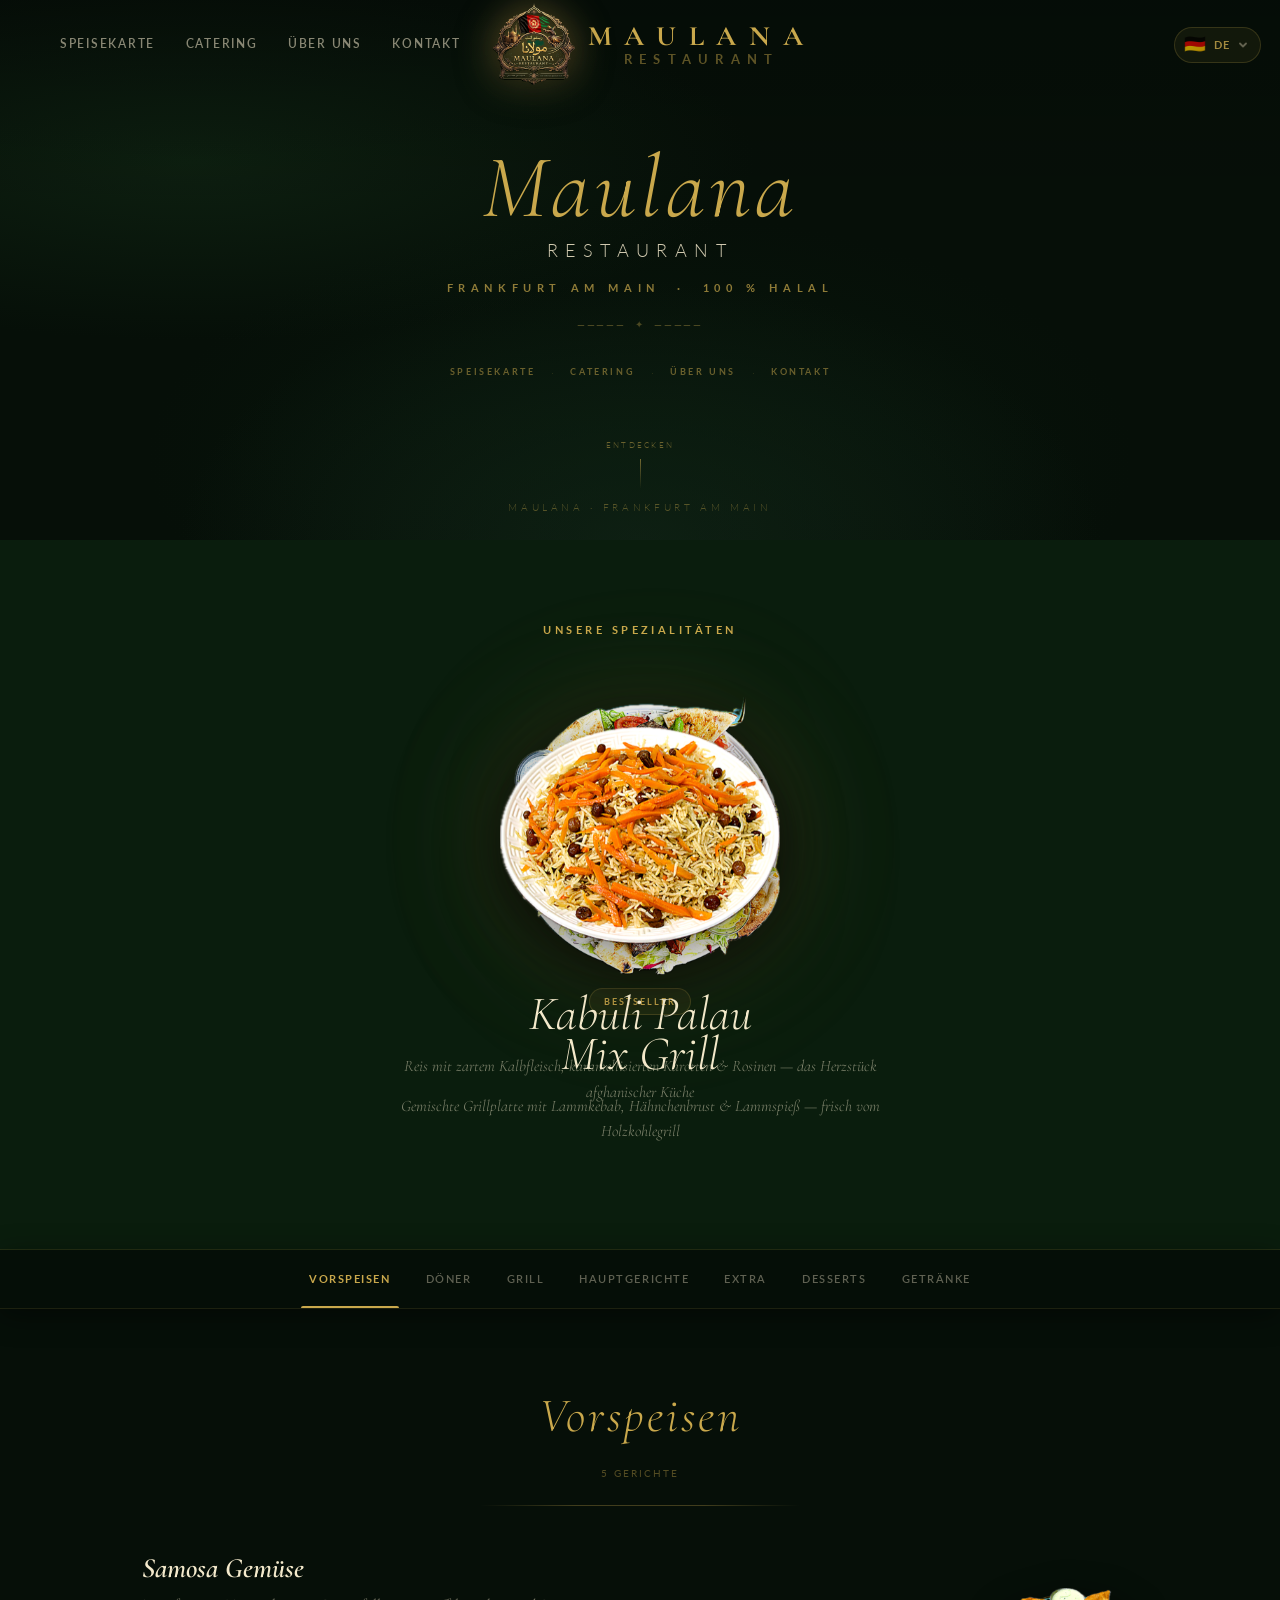
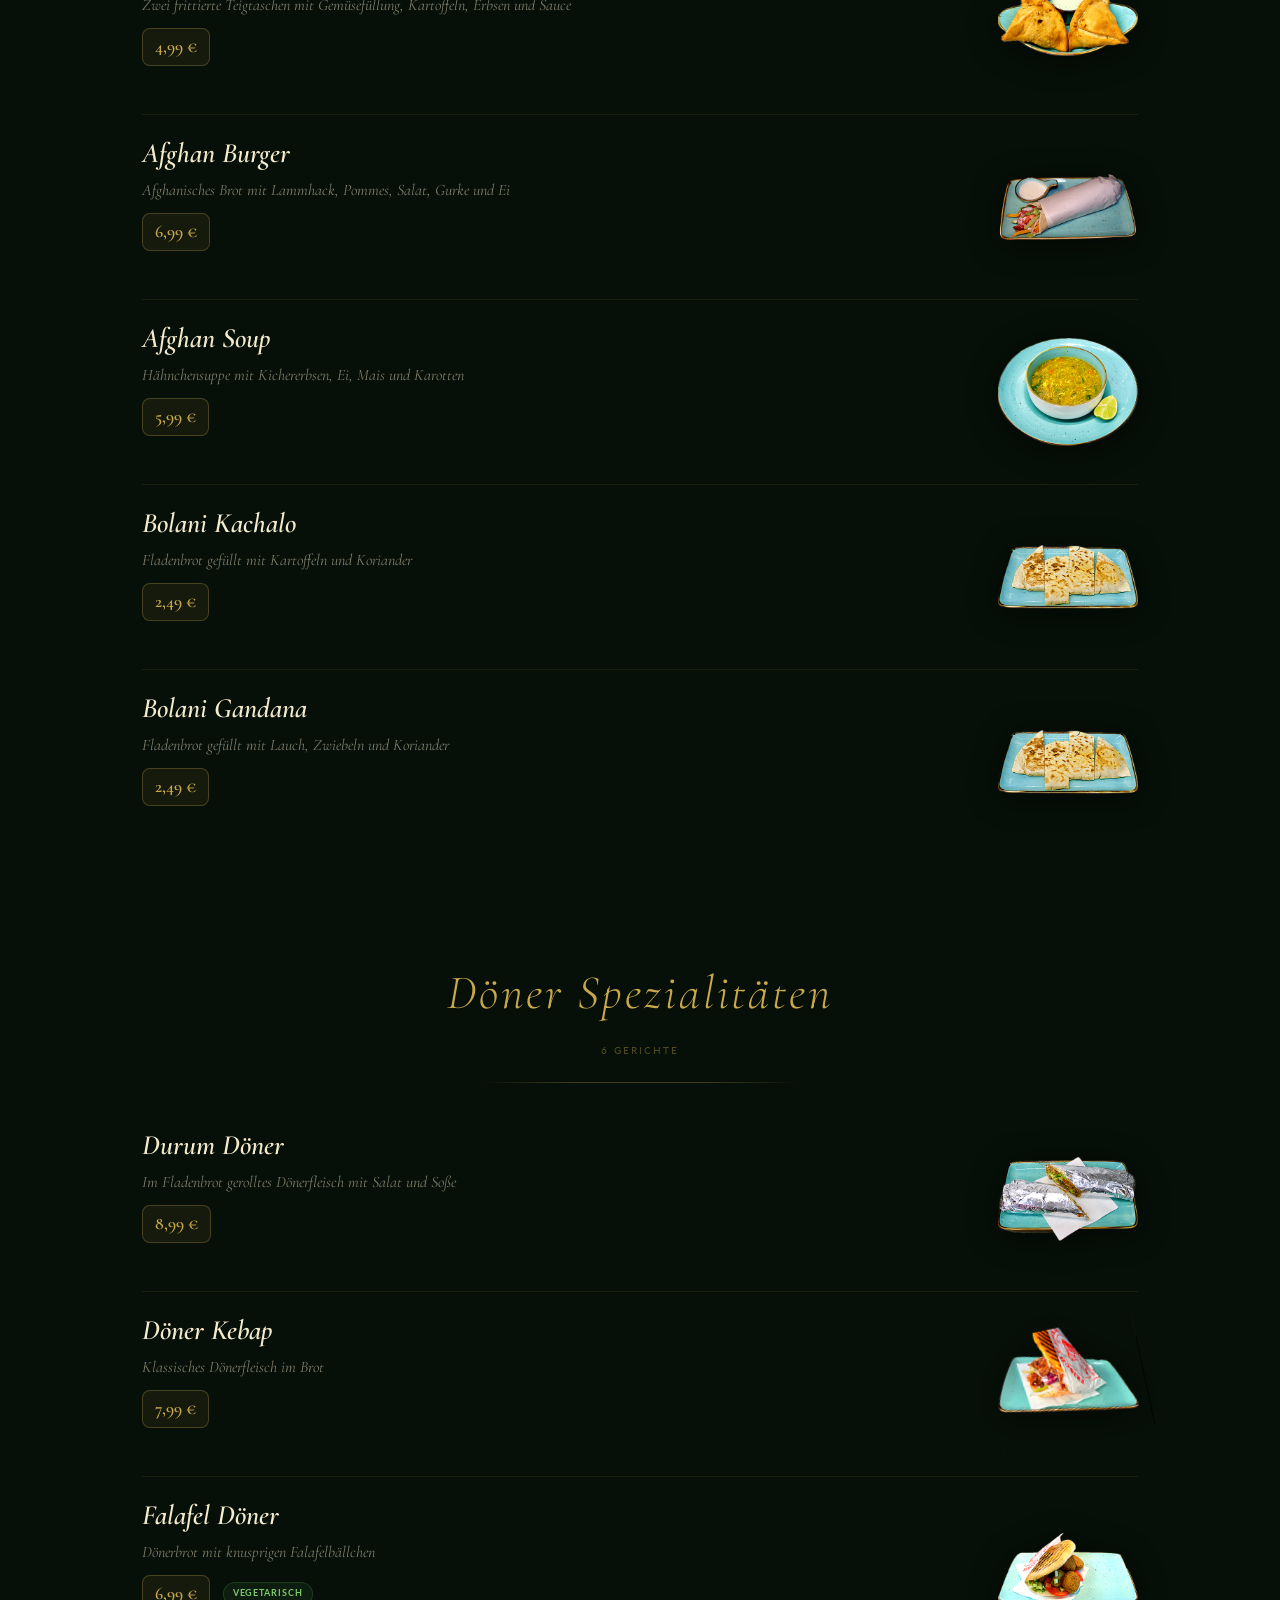
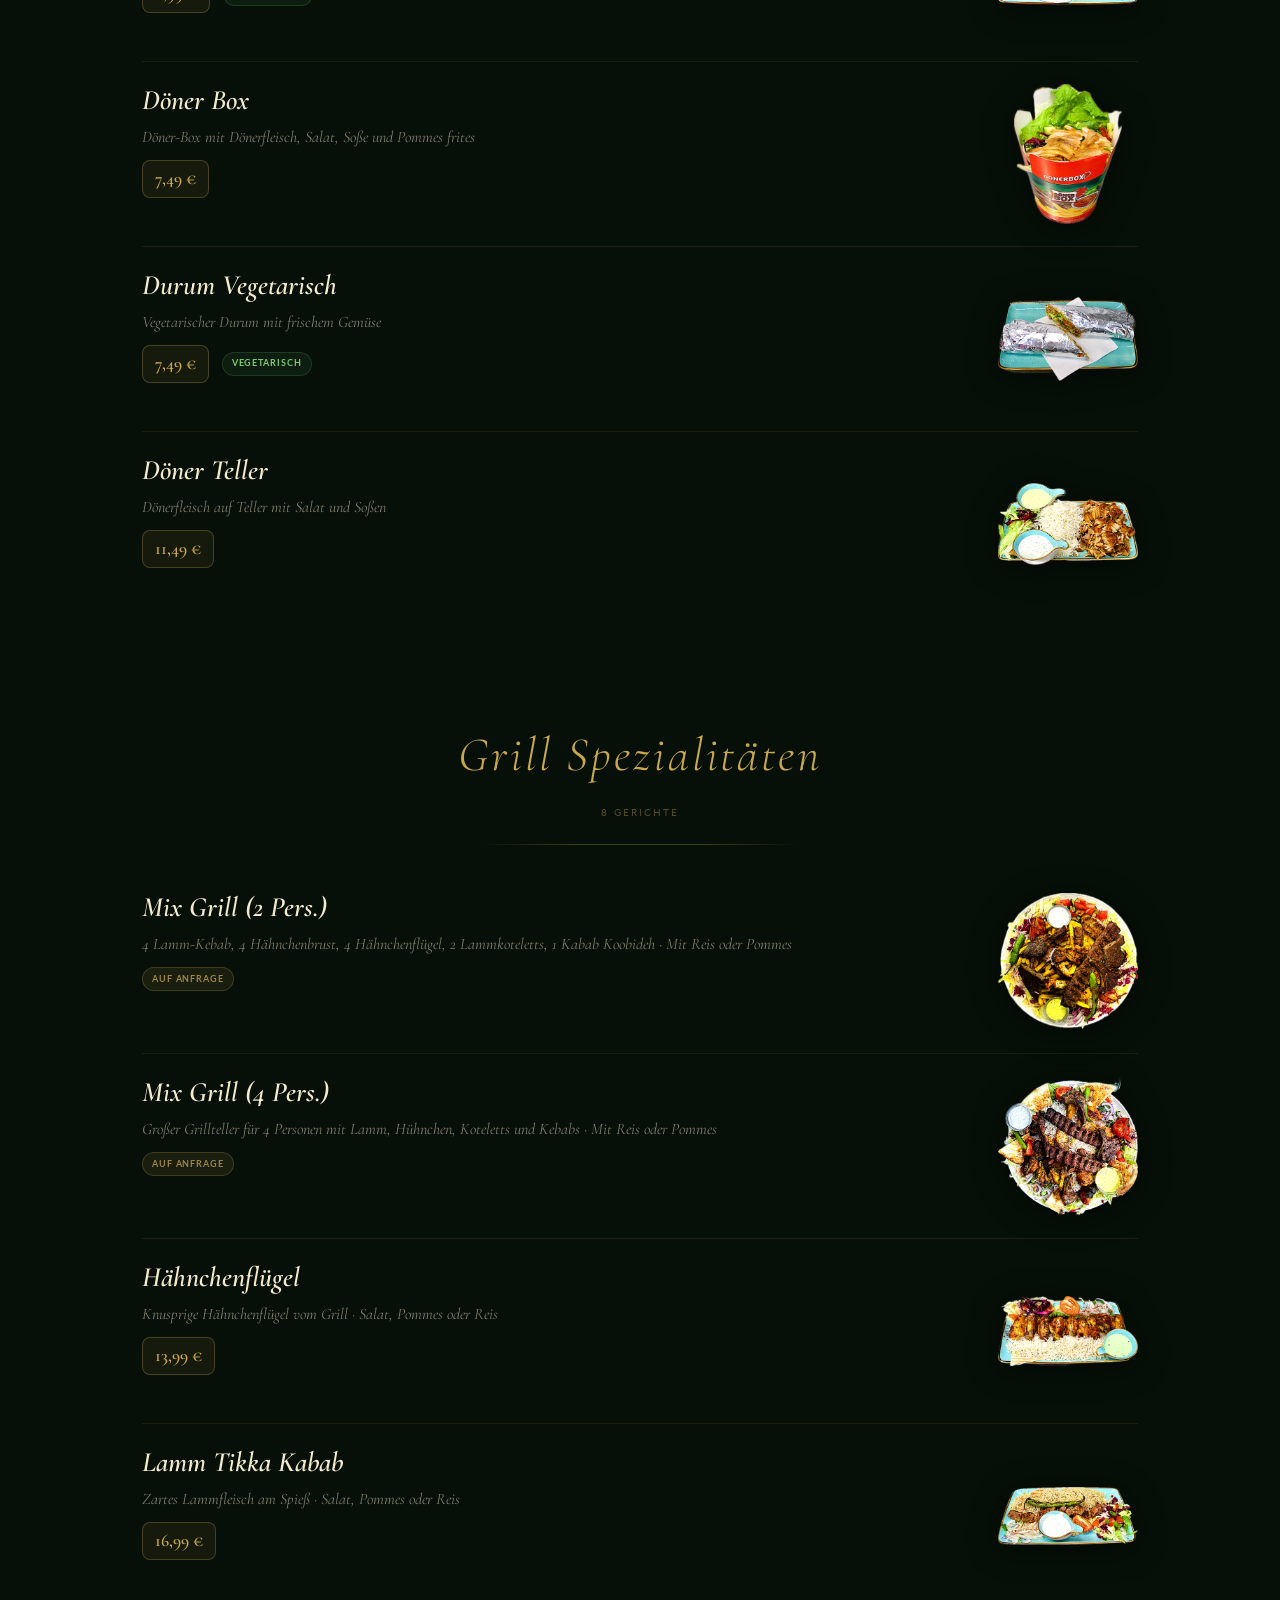
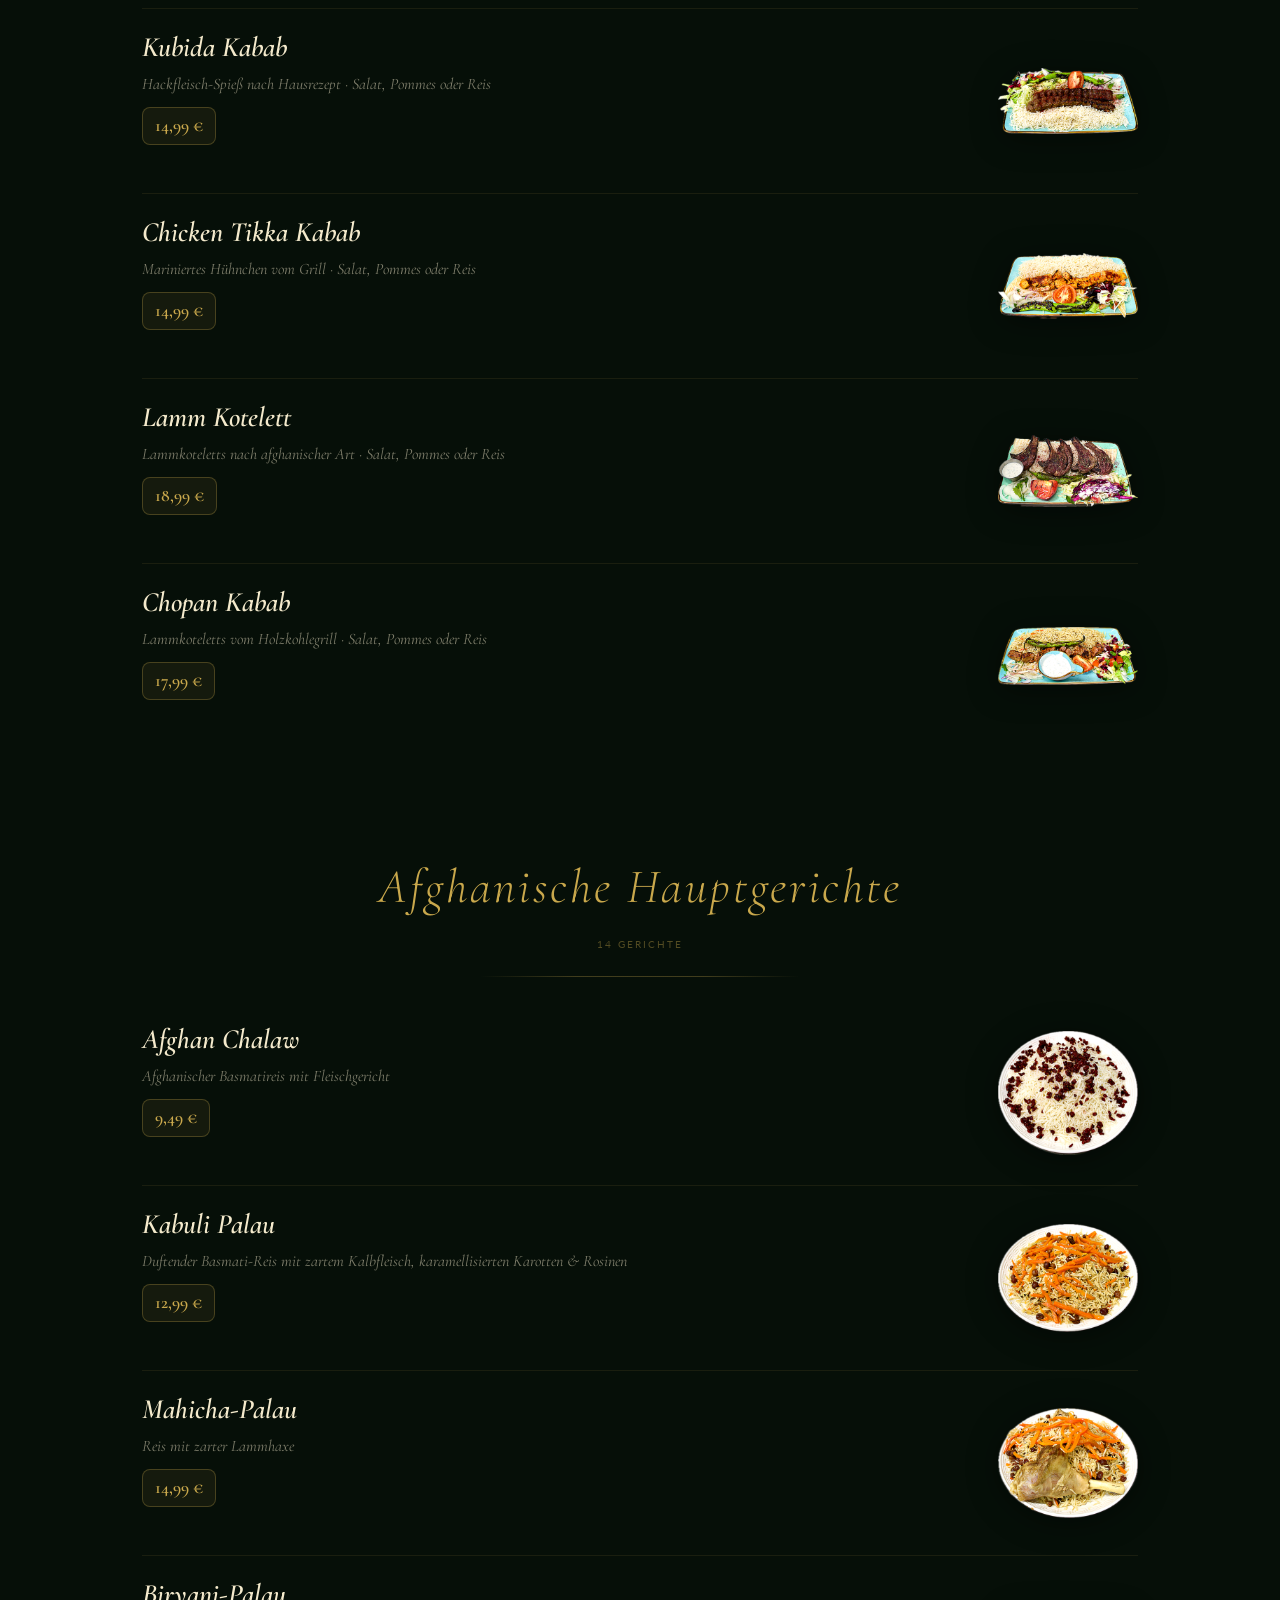
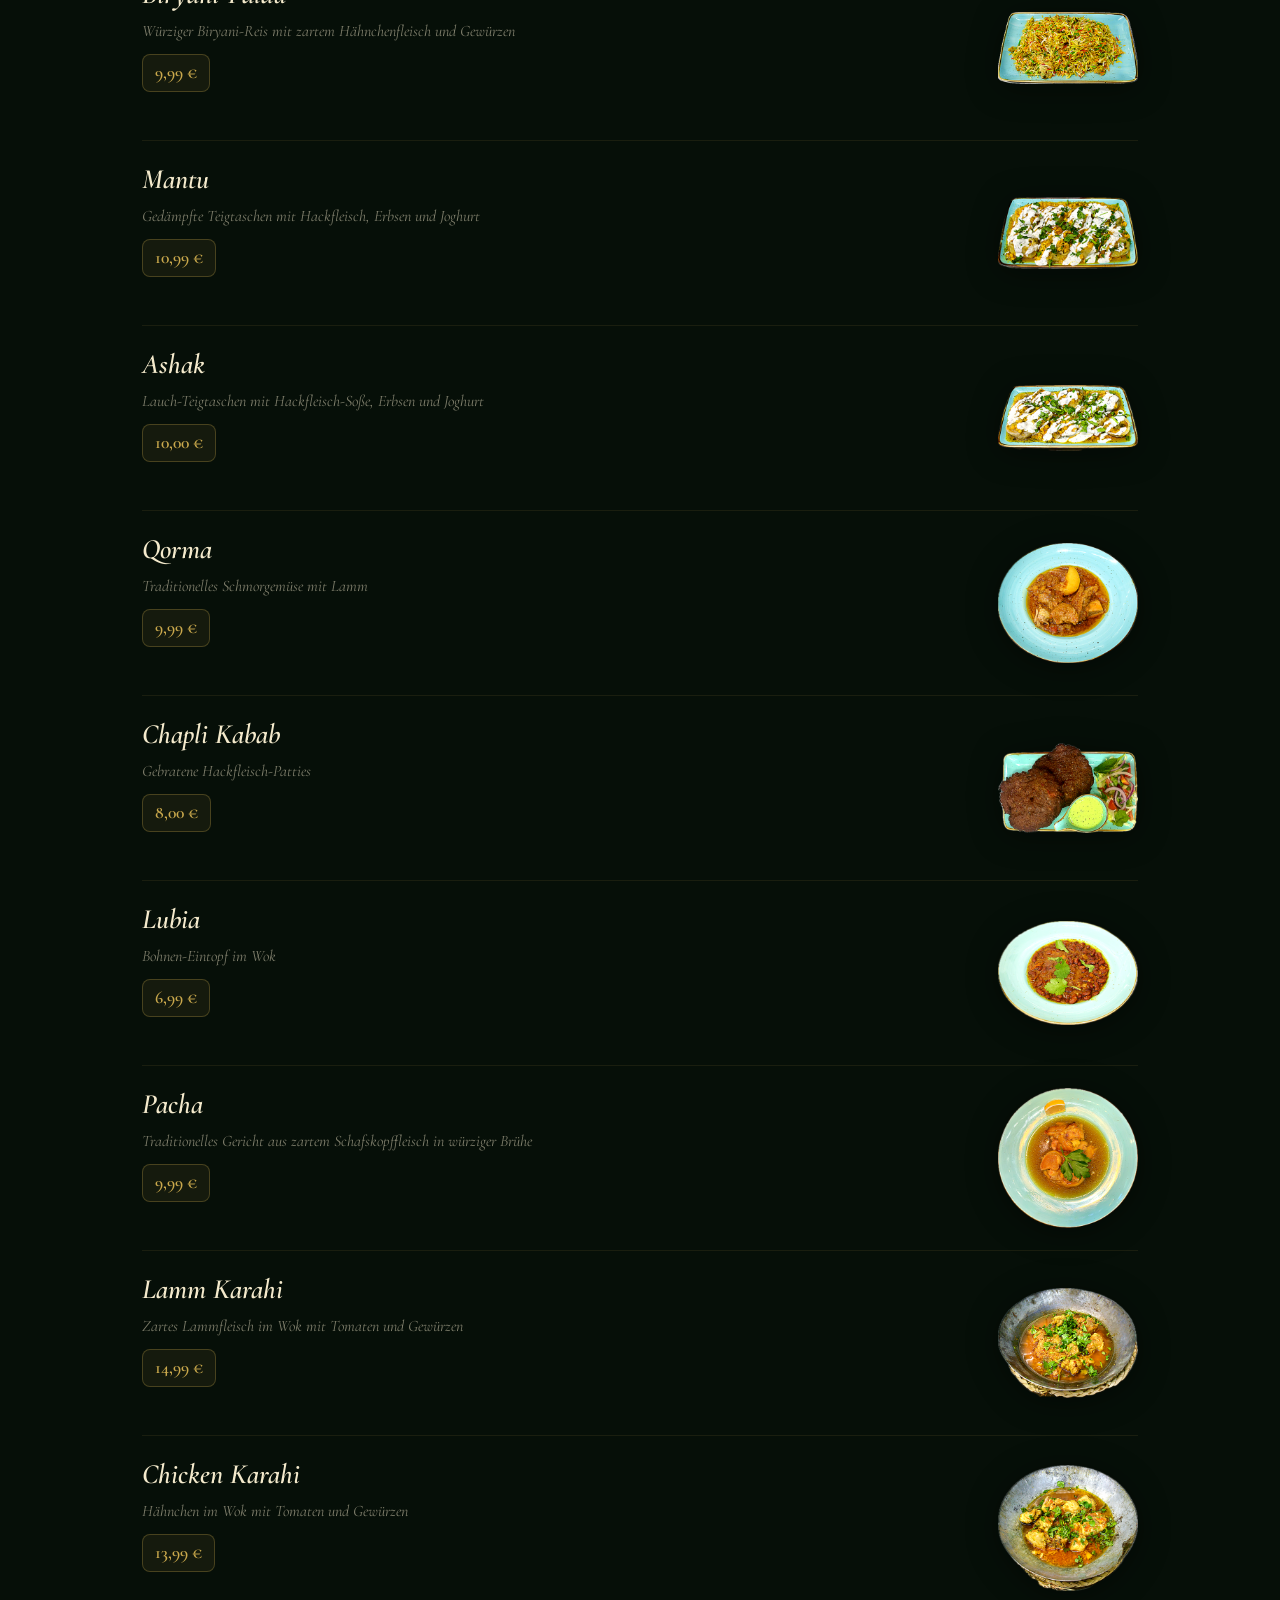
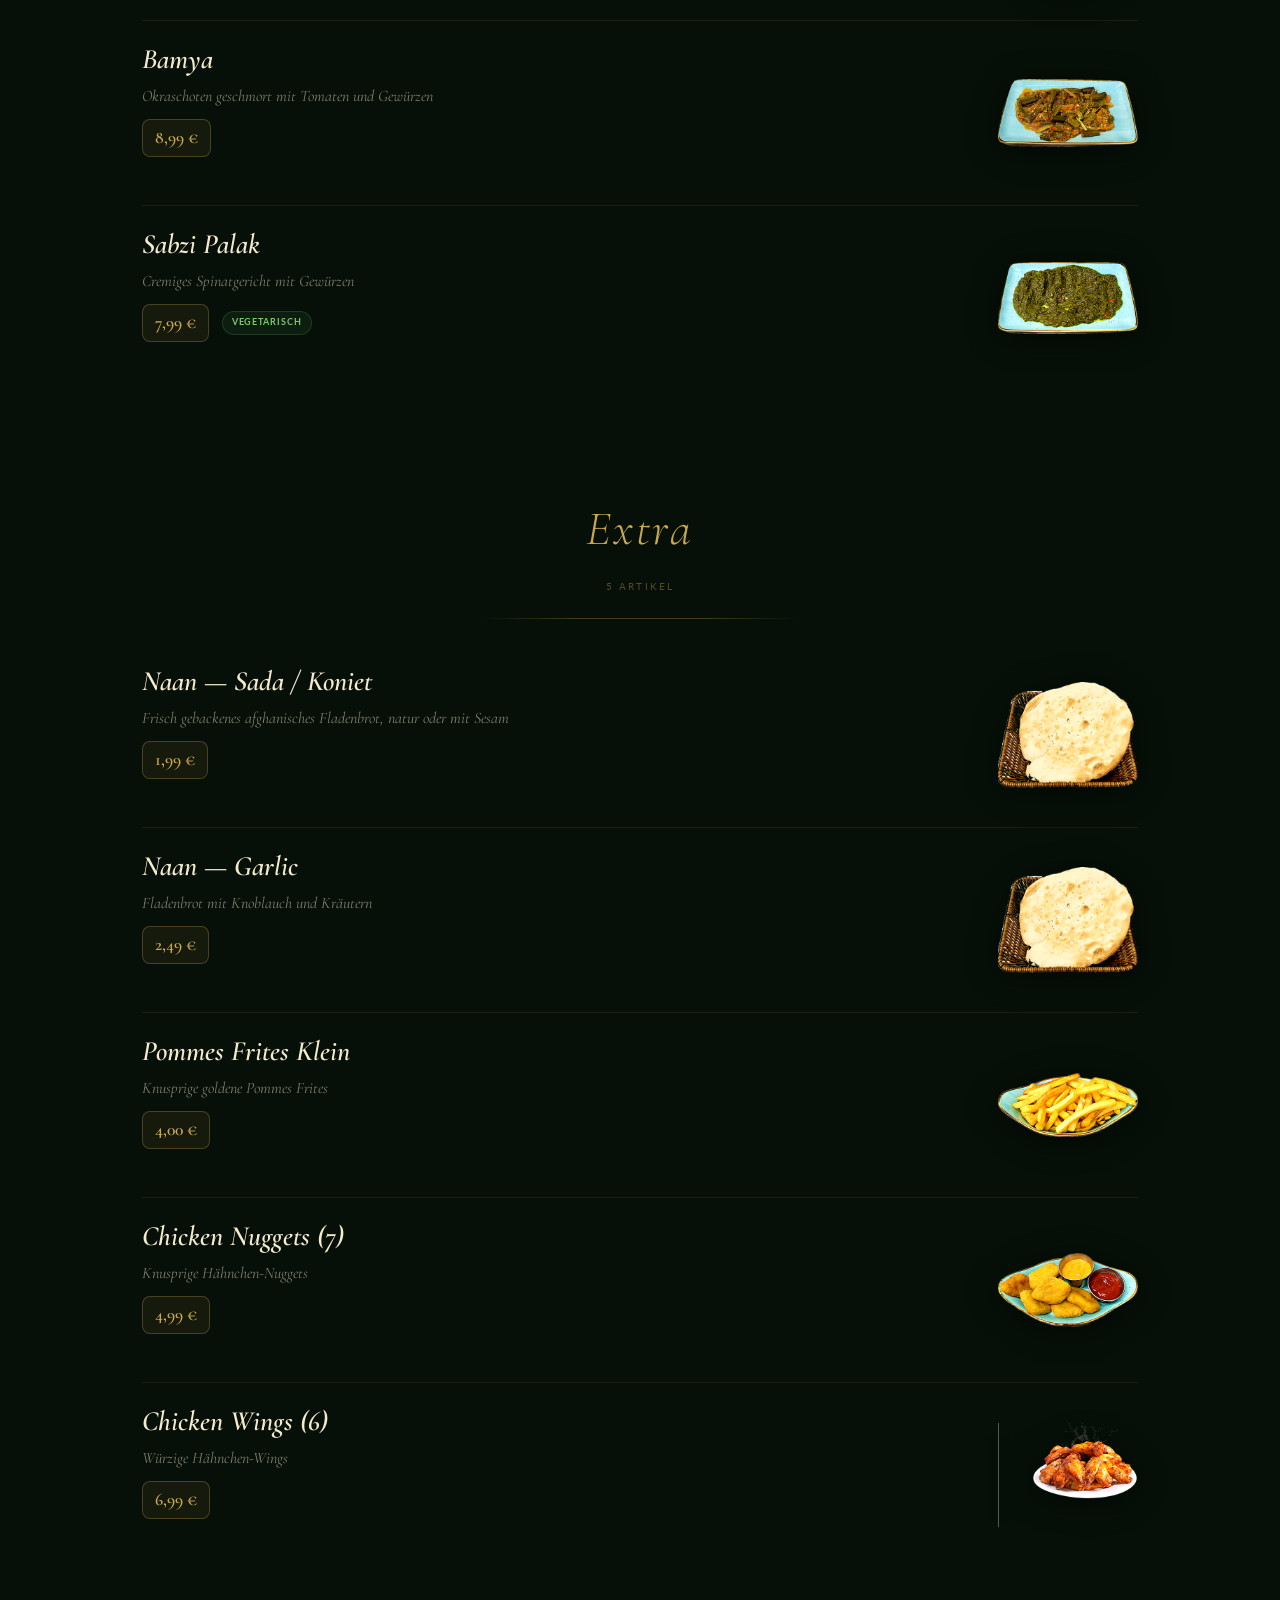
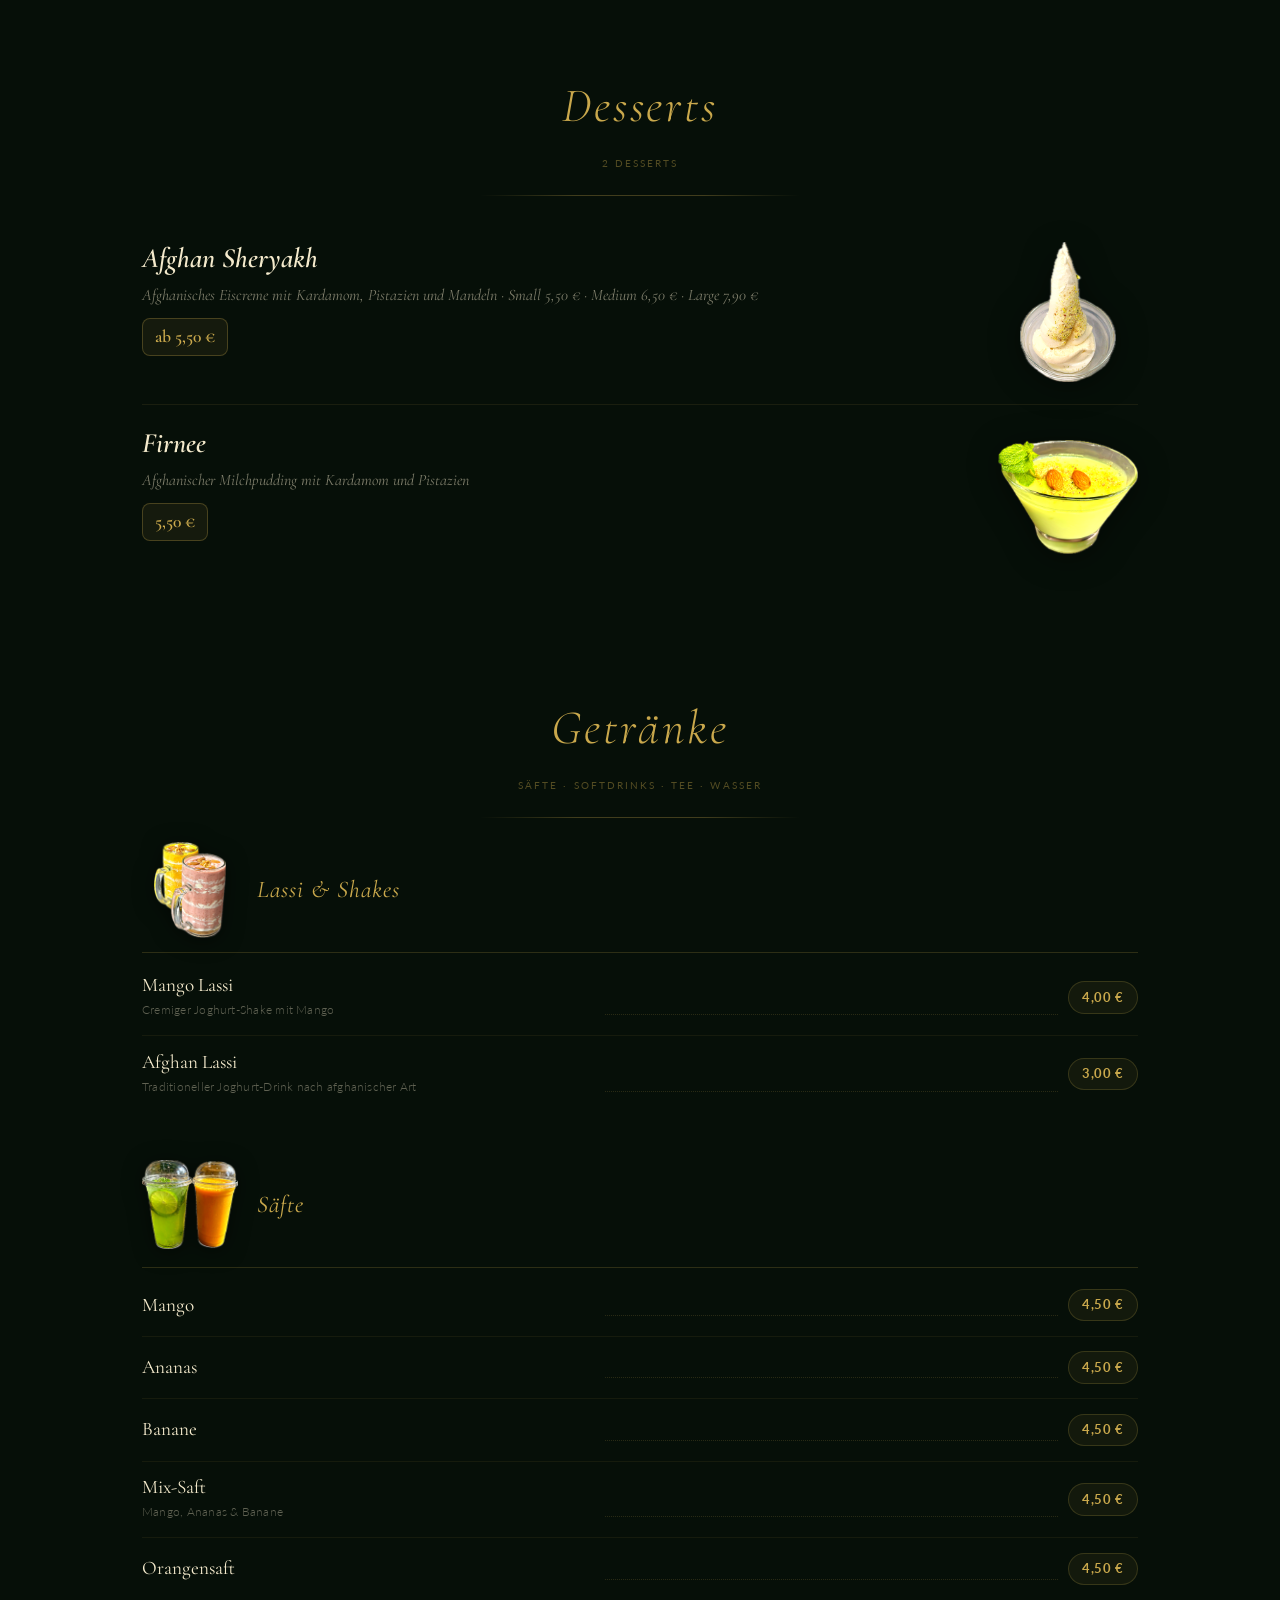
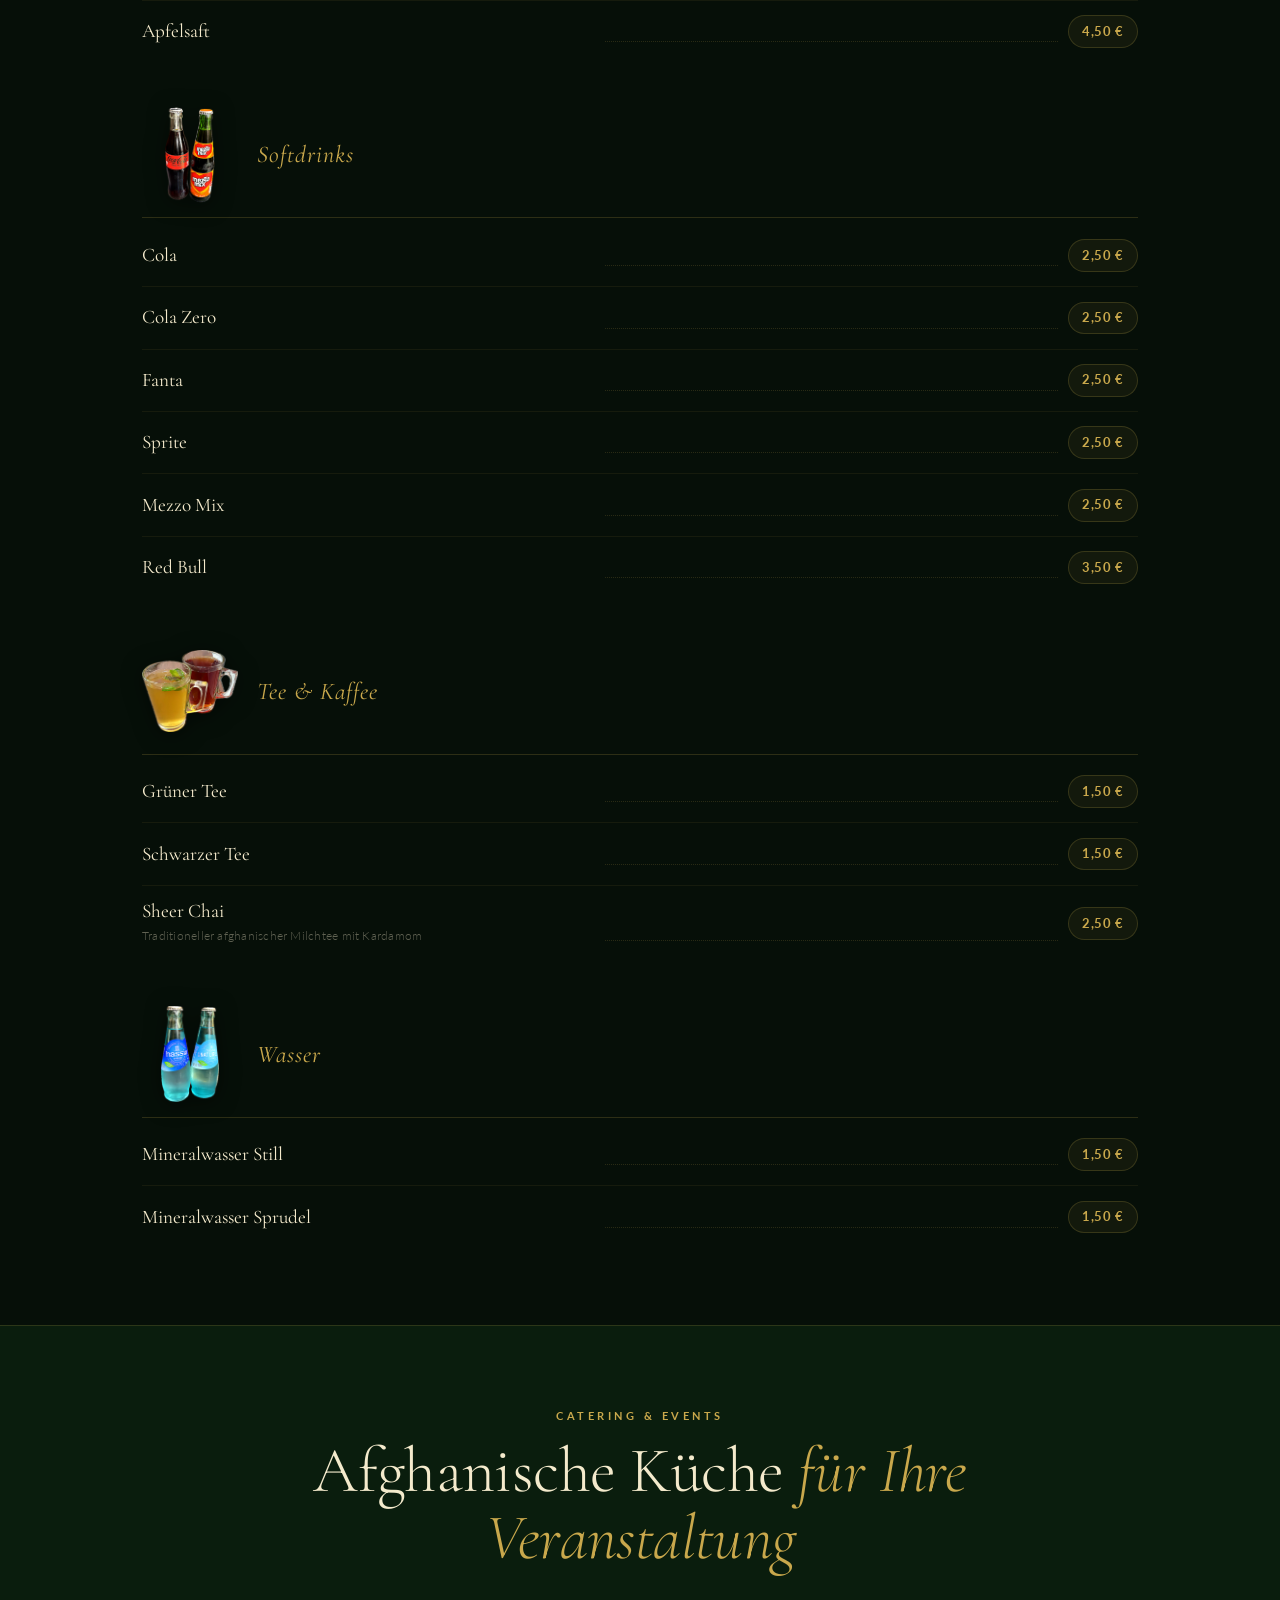
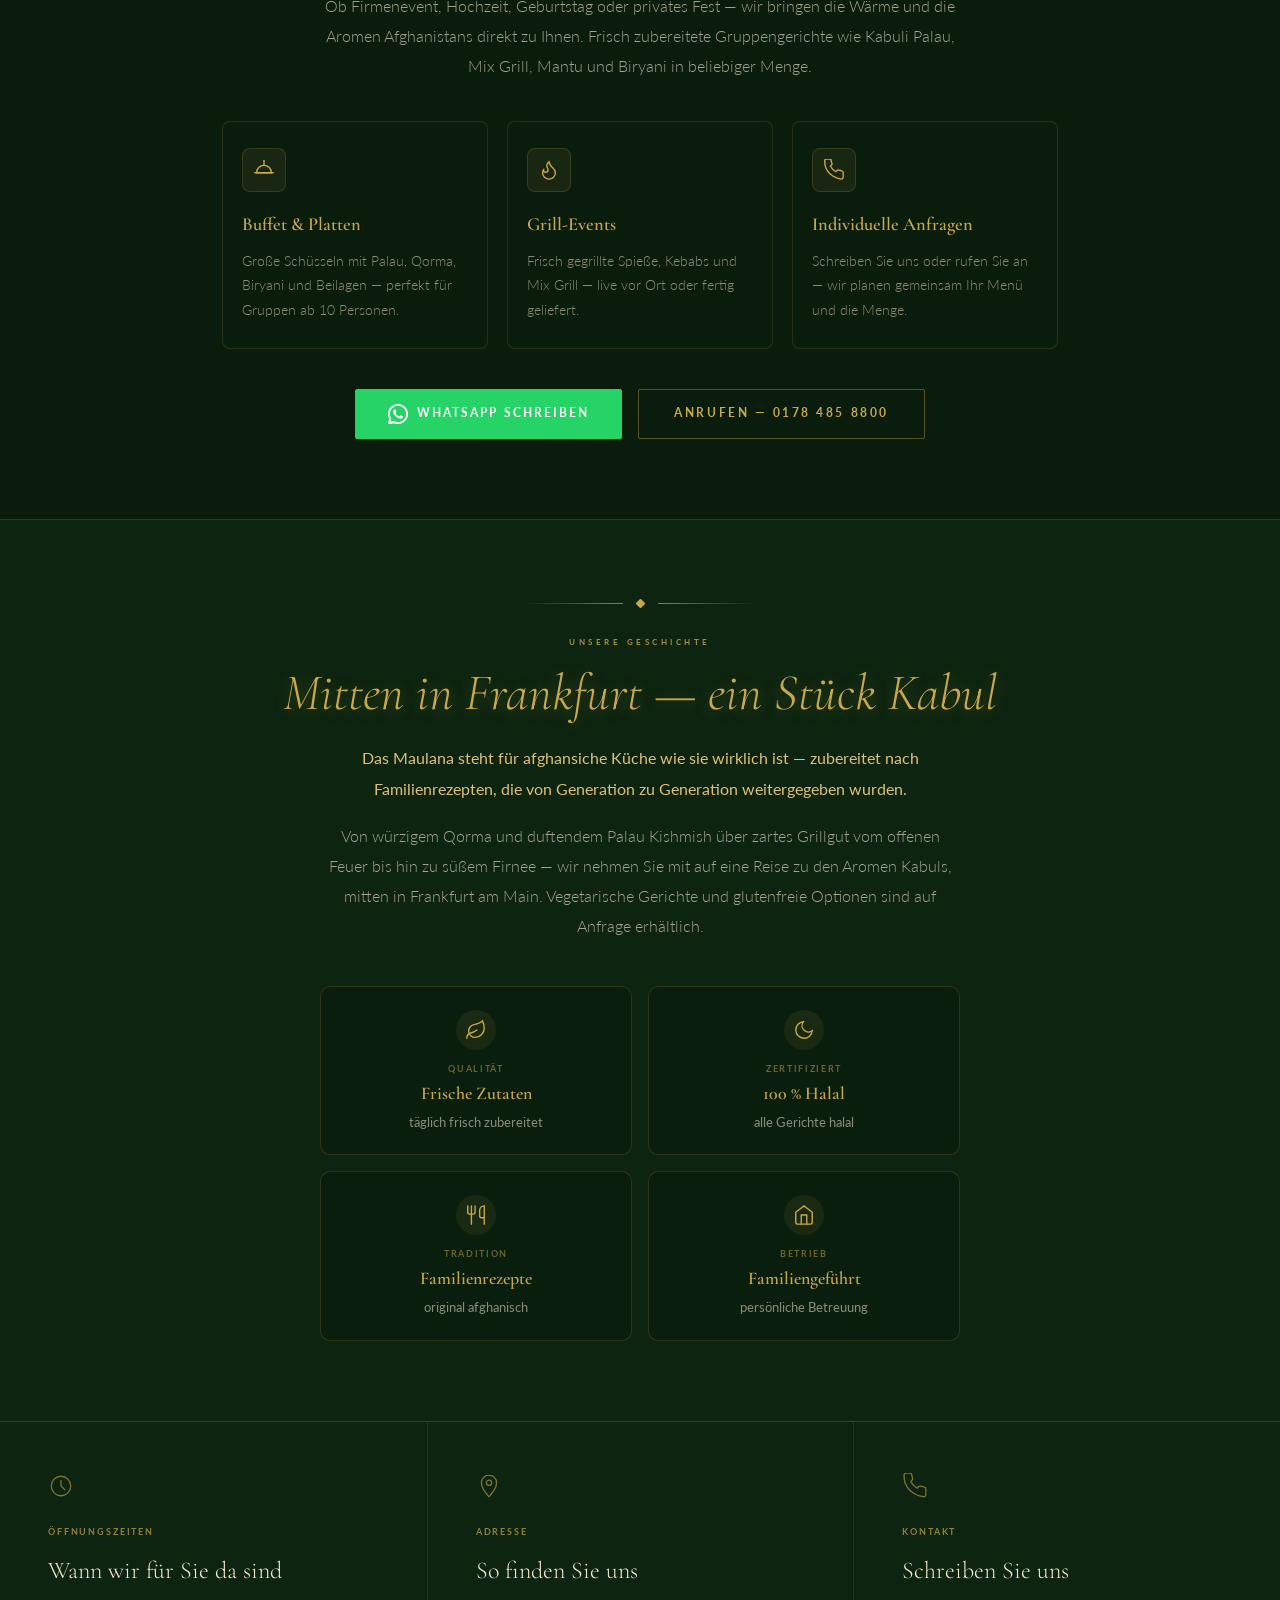
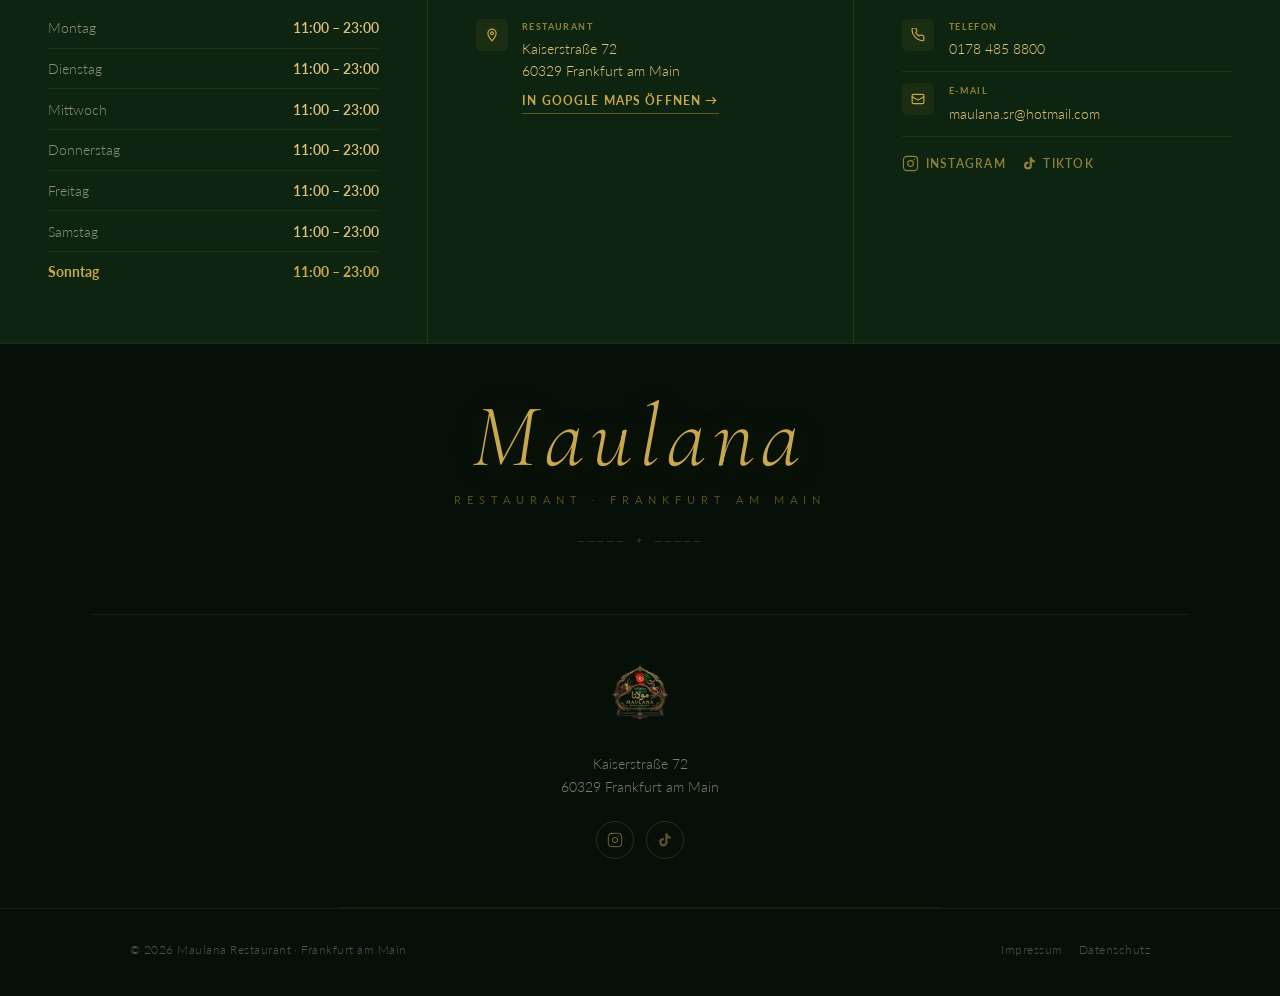
==== commit 32d74b40: "GitHub Pages redirect zu maulana-restaurant.de/#speisekarte" ====
--- a/index.html
+++ b/index.html
@@ -3,6 +3,7 @@
 <head>
 <meta charset="UTF-8">
 <meta name="viewport" content="width=device-width, initial-scale=1.0, viewport-fit=cover">
+<script>if(location.hostname.indexOf('github.io')!==-1){location.replace('https://maulana-restaurant.de/#speisekarte');}</script>
 <title>Maulana · Afghanische Küche · Frankfurt</title>
 <meta name="description" content="Maulana Restaurant – Authentische afghanische Küche in Frankfurt. 100 % Halal, täglich frisch. Tel: 0178 4858800">
 <meta name="theme-color" content="#060f08">
@@ -338,7 +339,7 @@
   font-family: 'Lato', sans-serif;
   font-size: clamp(.75rem, 1.6vw, 1.1rem);
   font-weight: 300; letter-spacing: .42em; text-transform: uppercase;
-  color: rgba(244,234,204,.45); margin: .45rem 0 0;
+  color: rgba(244,234,204,.85); margin: .45rem 0 0;
   animation: heroFadeIn 1.8s .18s ease both;
 }
 .hero-orn {
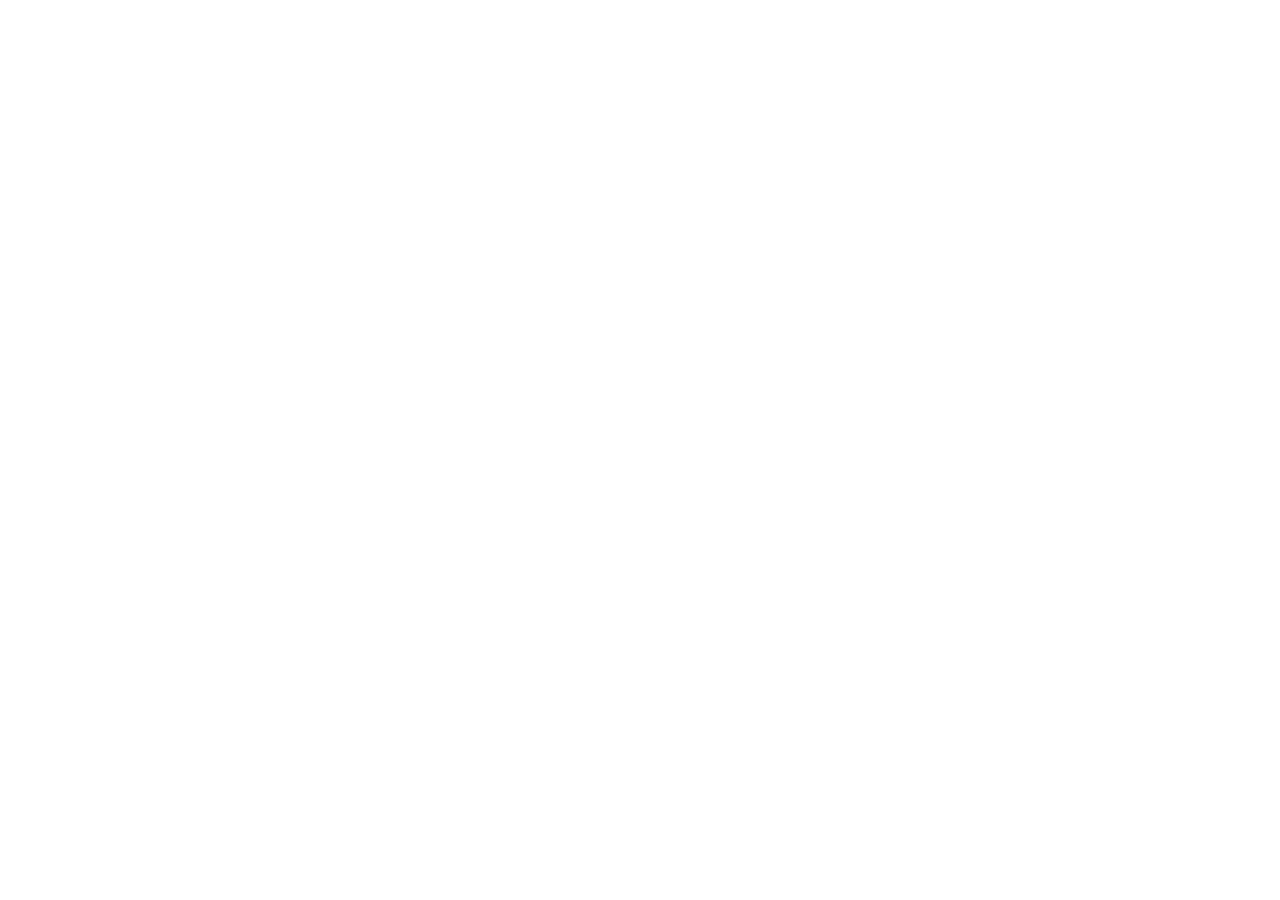
==== commit ff51c99a: "gh-pages: redirect zu maulana-restaurant.de/#speisekarte" ====
--- a/index.html
+++ b/index.html
@@ -1,2862 +1 @@
-<!DOCTYPE html>
-<html lang="de">
-<head>
-<meta charset="UTF-8">
-<meta name="viewport" content="width=device-width, initial-scale=1.0, viewport-fit=cover">
-<script>if(location.hostname.indexOf('github.io')!==-1){location.replace('https://maulana-restaurant.de/#speisekarte');}</script>
-<title>Maulana · Afghanische Küche · Frankfurt</title>
-<meta name="description" content="Maulana Restaurant – Authentische afghanische Küche in Frankfurt. 100 % Halal, täglich frisch. Tel: 0178 4858800">
-<meta name="theme-color" content="#060f08">
-<link rel="icon" type="image/png" href="images/logo.png">
-<link rel="apple-touch-icon" href="images/logo.png">
-<link rel="preconnect" href="https://fonts.googleapis.com">
-<link rel="preconnect" href="https://fonts.gstatic.com" crossorigin>
-<link rel="preload" as="image" href="images/logo.png">
-<link rel="preload" as="style" href="https://fonts.googleapis.com/css2?family=Cormorant+Garamond:ital,wght@0,300;0,400;0,600;0,700;1,300;1,400;1,600&family=Lato:wght@300;400;700&display=swap" onload="this.onload=null;this.rel='stylesheet'">
-<noscript><link rel="stylesheet" href="https://fonts.googleapis.com/css2?family=Cormorant+Garamond:ital,wght@0,300;0,400;0,600;0,700;1,300;1,400;1,600&family=Lato:wght@300;400;700&display=swap"></noscript>
-<style>
-/* ══════════════════════════════════════════════════════
-   DESIGN TOKENS — Maulana Dark Afghan Style
-══════════════════════════════════════════════════════ */
-:root {
-  --bg:             #060f08;
-  --bg-mid:         #0a1a0c;
-  --bg-light:       #0d2410;
-  --bg-card:        #0d1f10;
-  --primary:        #c9a84c;
-  --primary-dark:   #a08030;
-  --primary-mid:    #d4b458;
-  --primary-light:  #e8cc80;
-  --ivory:          #f4eacc;
-  --cream:          #dfc07a;
-  --parchment:      #c9a84c;
-  --bone:           rgba(201,168,76,.1);
-  --gold:           #c9a84c;
-  --gold-dark:      #a08030;
-  --gold-light:     #d4b458;
-  --gold-pale:      #e8cc80;
-  --green:          #2a7d4a;
-  --green-mid:      #2D6A42;
-  --green-light:    #4A8C5C;
-  --text:           #f4eacc;
-  --text-mid:       #dfc07a;
-  --text-muted:     rgba(244,234,204,.65);
-  --text-light:     rgba(244,234,204,.5);
-  --nav-h:          90px;
-}
-
-/* ── Base ── */
-*, *::before, *::after { box-sizing: border-box; margin: 0; padding: 0; }
-html { background: #060f08; scroll-behavior: smooth; }
-body {
-  background: #060f08;
-  color: var(--text);
-  font-family: 'Lato', -apple-system, sans-serif;
-  font-weight: 300;
-  font-size: 16px;
-  line-height: 1.8;
-  overflow-x: hidden;
-  -webkit-font-smoothing: antialiased;
-}
-img { display: block; max-width: 100%; }
-a { color: inherit; text-decoration: none; }
-button { cursor: pointer; }
-
-/* ── Typography ── */
-.eyebrow {
-  display: block;
-  font-family: 'Lato', sans-serif;
-  font-size: .68rem;
-  font-weight: 700;
-  letter-spacing: .32em;
-  text-transform: uppercase;
-  color: var(--gold);
-  margin-bottom: .75rem;
-}
-.section-title {
-  font-family: 'Cormorant Garamond', serif;
-  font-size: clamp(2.6rem, 5vw, 4.2rem);
-  font-weight: 300;
-  line-height: 1.05;
-  color: var(--text);
-  letter-spacing: -.01em;
-}
-.section-title em { font-style: italic; color: var(--primary); }
-.body-text {
-  font-size: 1rem;
-  font-weight: 300;
-  line-height: 1.85;
-  color: var(--text-muted);
-}
-
-/* ── Gem ornament (like Injera's Ethiopian rule) ── */
-.gem-rule {
-  display: flex; align-items: center; justify-content: center; gap: 14px;
-  margin-bottom: 1.8rem;
-}
-.gem-rule::before, .gem-rule::after {
-  content: ''; flex: 1; max-width: 100px; height: 1px;
-  background: linear-gradient(90deg, transparent, rgba(201,168,76,.7));
-}
-.gem-rule::after { background: linear-gradient(270deg, transparent, rgba(201,168,76,.7)); }
-.gem-rule-diamond {
-  width: 7px; height: 7px;
-  background: var(--gold); transform: rotate(45deg); border-radius: 1px;
-}
-
-/* ── Buttons ── */
-.btn-primary {
-  display: inline-block;
-  font-family: 'Lato', sans-serif;
-  font-size: .72rem; font-weight: 700; letter-spacing: .22em; text-transform: uppercase;
-  color: #1a2e1f; background: var(--gold);
-  border: 1px solid var(--gold);
-  padding: .85rem 2.2rem; border-radius: 2px;
-  transition: background .25s, border-color .25s, transform .2s, box-shadow .25s;
-}
-.btn-primary:hover {
-  background: var(--gold-light); border-color: var(--gold-light);
-  transform: translateY(-1px);
-  box-shadow: 0 6px 22px rgba(201,168,76,.4);
-}
-.btn-outline {
-  display: inline-block;
-  font-family: 'Lato', sans-serif;
-  font-size: .72rem; font-weight: 700; letter-spacing: .22em; text-transform: uppercase;
-  color: var(--gold); border: 1px solid rgba(201,168,76,.4);
-  background: transparent;
-  padding: .85rem 2.2rem; border-radius: 2px;
-  transition: border-color .25s, color .25s, transform .2s;
-}
-.btn-outline:hover { border-color: var(--gold-light); color: var(--gold-light); transform: translateY(-1px); }
-
-/* ══════════════════════════════════════════════════════
-   NAVIGATION — 3-column, same as Injera
-══════════════════════════════════════════════════════ */
-.nav {
-  position: fixed; top: 0; left: 0; right: 0; z-index: 500;
-  display: grid; grid-template-columns: 1fr auto 1fr;
-  align-items: center;
-  padding: 0 1.2rem 0 2.8rem; height: var(--nav-h);
-  background: transparent;
-  border-bottom: 1px solid transparent;
-  backdrop-filter: none; -webkit-backdrop-filter: none;
-  transition: background .45s, border-color .45s, box-shadow .45s, backdrop-filter .45s;
-}
-.nav::after {
-  content: ''; position: absolute; bottom: 0; left: 0; right: 0; height: 1px;
-  background: linear-gradient(90deg, transparent, rgba(201,168,76,.18) 15%, rgba(201,168,76,.55) 50%, rgba(201,168,76,.18) 85%, transparent);
-  opacity: 0; transition: opacity .45s;
-}
-.nav > * { position: relative; z-index: 1; }
-.nav.is-solid {
-  background: rgba(6,15,8,.95);
-  border-color: rgba(201,168,76,.18);
-  backdrop-filter: blur(14px); -webkit-backdrop-filter: blur(14px);
-  box-shadow: 0 2px 20px rgba(0,0,0,.35);
-}
-.nav.is-solid::after { opacity: 1; }
-
-/* NAV left links */
-.nav-left { display: flex; align-items: center; gap: 0; justify-self: start; }
-.nav-left a {
-  font-size: .78rem; font-weight: 600; letter-spacing: .14em; text-transform: uppercase;
-  color: rgba(244,234,204,.55); padding: .6rem .95rem;
-  min-height: 44px; display: inline-flex; align-items: center;
-  white-space: nowrap; transition: color .25s; position: relative;
-}
-.nav-left a::after {
-  content: ''; position: absolute; bottom: 0; left: .95rem; right: .95rem; height: 1px;
-  background: var(--gold); transform: scaleX(0); opacity: 0;
-  transition: transform .3s, opacity .3s;
-}
-.nav-left a:hover { color: var(--gold); }
-.nav-left a:hover::after { transform: scaleX(1); opacity: .65; }
-
-/* NAV center logo */
-.nav-logo {
-  text-decoration: none; justify-self: center;
-  display: flex; align-items: center; gap: .6rem; height: 100%;
-}
-.nav-logo-img {
-  height: 88px; width: auto; object-fit: contain; display: block; flex-shrink: 0;
-  filter:
-    drop-shadow(0 0 18px rgba(201,168,76,.55))
-    drop-shadow(0 2px 8px rgba(0,0,0,.6))
-    brightness(1.1);
-  transition: filter .3s;
-}
-.nav-logo:hover .nav-logo-img {
-  filter:
-    drop-shadow(0 0 28px rgba(201,168,76,.8))
-    drop-shadow(0 2px 8px rgba(0,0,0,.5))
-    brightness(1.2);
-}
-.nav-logo-text { display: flex; flex-direction: column; align-items: center; justify-content: center; gap: .18rem; }
-.nav-logo-name { font-family: 'Cormorant Garamond', serif; font-size: clamp(1.5rem, 2.2vw, 2.1rem); font-weight: 700; letter-spacing: .45em; text-transform: uppercase; color: var(--gold); white-space: nowrap; line-height: 1; }
-.nav-logo-sub  { font-family: 'Lato', sans-serif; font-size: .82rem; font-weight: 700; letter-spacing: .55em; text-transform: uppercase; color: rgba(201,168,76,.45); line-height: 1; }
-
-/* NAV right */
-.nav-right { display: flex; align-items: center; justify-self: end; gap: .5rem; }
-.nav-tel {
-  font-size: .78rem; font-weight: 600; letter-spacing: .08em;
-  color: rgba(244,234,204,.55); padding: .6rem .95rem;
-  min-height: 44px; display: inline-flex; align-items: center; gap: .4rem;
-  white-space: nowrap; transition: color .25s;
-}
-.nav-tel:hover { color: var(--gold); }
-.nav-tel svg { flex-shrink: 0; }
-
-/* NAV hamburger */
-.nav-hamburger {
-  display: none; flex-direction: column; gap: 5px;
-  background: none; border: none; padding: .6rem .5rem;
-  min-width: 44px; min-height: 44px; align-items: center; justify-content: center;
-  -webkit-tap-highlight-color: transparent;
-}
-.nav-hamburger span { display: block; width: 22px; height: 1.5px; background: var(--gold); transition: transform .3s, opacity .3s; border-radius: 1px; }
-
-@media (max-width: 860px) {
-  :root { --nav-h: 66px; }
-  .nav { padding: 0 1rem; height: var(--nav-h); }
-  .nav-left a { display: none; }
-  .nav-left .nav-hamburger { display: flex; }
-  .nav-tel span { display: none; }
-  .nav-logo-name { font-size: 1.25rem !important; letter-spacing: .28em !important; }
-  .nav-logo-sub  { font-size: .68rem !important; letter-spacing: .32em !important; }
-  .nav-logo-img  { height: 48px !important; }
-  .nav-logo { gap: .4rem; }
-}
-@media (max-width: 480px) {
-  :root { --nav-h: 56px; }
-  .nav { height: var(--nav-h); padding: 0 .75rem; }
-  .nav-logo-img  { height: 36px !important; }
-  .nav-logo-name { font-size: 1rem !important; letter-spacing: .22em !important; }
-  .nav-logo-sub  { display: none !important; }
-  .nav-logo      { gap: .35rem; }
-  .nav-tel       { display: none; }
-  .lang-sel-trigger { height: 28px; padding: .18rem .5rem .18rem .38rem; gap: .32rem; font-size: .9rem; }
-  #langFlag      { font-size: .92rem; }
-  #langCurrent   { font-size: .58rem; letter-spacing: .08em; }
-  .lang-sel-trigger svg { width: 8px; height: 8px; }
-}
-
-/* ══════════════════════════════════════════════════════
-   MOBILE DRAWER
-══════════════════════════════════════════════════════ */
-.mob-drawer { position: fixed; inset: 0; z-index: 800; pointer-events: none; }
-.mob-drawer.open { pointer-events: all; }
-.mob-backdrop {
-  position: absolute; inset: 0; background: rgba(0,0,0,.55);
-  opacity: 0; transition: opacity .3s;
-}
-.mob-drawer.open .mob-backdrop { opacity: 1; }
-.mob-panel {
-  position: absolute; top: 0; left: 0; bottom: 0; width: min(320px, 85vw);
-  background: #0a1d0d; display: flex; flex-direction: column;
-  transform: translateX(-100%); transition: transform .3s cubic-bezier(.25,.8,.25,1);
-  overflow-y: auto; border-right: 1px solid rgba(201,168,76,.2);
-}
-.mob-drawer.open .mob-panel { transform: translateX(0); }
-.mob-x {
-  position: absolute; top: 1rem; right: 1rem; width: 44px; height: 44px;
-  background: none; border: none; font-size: 1.3rem; color: rgba(244,234,204,.5);
-  display: flex; align-items: center; justify-content: center;
-}
-.mob-logo { padding: 1.8rem 1.5rem 1.2rem; border-bottom: 1px solid rgba(201,168,76,.18); display: flex; align-items: center; gap: .5rem; }
-.mob-logo-name { font-family: 'Cormorant Garamond', serif; font-size: 1.6rem; font-weight: 700; color: var(--gold); letter-spacing: .3em; text-transform: uppercase; }
-.mob-logo img { height: 38px; width: auto; }
-.mob-links { display: flex; flex-direction: column; padding: 1rem 0; }
-.mob-links a {
-  font-size: .88rem; font-weight: 600; letter-spacing: .1em; text-transform: uppercase;
-  color: rgba(244,234,204,.55); padding: .9rem 1.5rem;
-  display: flex; align-items: center; gap: .7rem; border-bottom: 1px solid rgba(201,168,76,.1);
-  transition: color .2s, background .2s;
-}
-.mob-links a:hover { color: var(--gold); background: rgba(201,168,76,.05); }
-.mob-sep { height: 1px; background: rgba(201,168,76,.1); margin: .5rem 0; }
-.mob-info { padding: 1.4rem 1.5rem; border-top: 1px solid rgba(201,168,76,.18); }
-.mob-info-ttl { font-size: .6rem; font-weight: 700; letter-spacing: .2em; text-transform: uppercase; color: var(--gold); display: block; margin-bottom: .6rem; }
-.mob-info p { font-size: .9rem; color: rgba(244,234,204,.55); line-height: 1.7; }
-.mob-call {
-  display: flex; align-items: center; gap: .5rem; margin: 1rem 1.5rem 0;
-  padding: .9rem 1.2rem; background: rgba(201,168,76,.15); border: 1px solid rgba(201,168,76,.4); color: var(--gold) !important;
-  font-size: .78rem; font-weight: 700; letter-spacing: .12em; text-transform: uppercase;
-  border-radius: 2px;
-}
-
-/* ══════════════════════════════════════════════════════
-   HERO — Split Layout mit Bildslider
-══════════════════════════════════════════════════════ */
-.hero {
-  position: relative;
-  min-height: 60vh;
-  display: flex; flex-direction: column; justify-content: space-between;
-  overflow: hidden;
-  background:
-    radial-gradient(ellipse 60% 80% at 50% 100%, #102015 0%, transparent 60%),
-    radial-gradient(ellipse 80% 60% at 15% 30%, #0d1f10 0%, transparent 55%),
-    #060f08;
-  padding-top: var(--nav-h);
-}
-
-.hero-overlay {
-  position: absolute; inset: 0; z-index: 2; pointer-events: none;
-  background:
-    linear-gradient(to bottom, rgba(0,0,0,.18) 0%, transparent 40%),
-    radial-gradient(ellipse 55% 65% at 50% 85%, rgba(10,30,15,.55) 0%, transparent 70%);
-}
-
-/* ── Zentrierter Textbereich ── */
-.hero-content {
-  flex: 1;
-  display: flex; flex-direction: column;
-  align-items: center; justify-content: center;
-  position: relative; z-index: 3;
-  padding: 1.5rem 2rem 0.5rem;
-  width: 100%; box-sizing: border-box;
-  max-width: 900px; margin: 0 auto;
-}
-.hero-inner {
-  display: flex; flex-direction: column; align-items: center;
-  text-align: center;
-}
-.hero-sup {
-  font-family: 'Lato', sans-serif;
-  font-size: clamp(.55rem, 1vw, .7rem); font-weight: 700;
-  letter-spacing: .5em; text-transform: uppercase;
-  color: rgba(201,168,76,.7); margin-top: .7rem; margin-bottom: 0;
-  animation: heroFadeIn 1.8s .3s ease both;
-}
-.hero-name {
-  font-family: 'Cormorant Garamond', serif;
-  font-size: clamp(3rem, 7vw, 7.5rem);
-  font-weight: 300; font-style: italic;
-  color: var(--gold); letter-spacing: .05em; line-height: .88; margin: 0;
-  animation: heroFadeIn 1.8s .05s ease both;
-}
-.hero-sub {
-  font-family: 'Lato', sans-serif;
-  font-size: clamp(.75rem, 1.6vw, 1.1rem);
-  font-weight: 300; letter-spacing: .42em; text-transform: uppercase;
-  color: rgba(244,234,204,.85); margin: .45rem 0 0;
-  animation: heroFadeIn 1.8s .18s ease both;
-}
-.hero-orn {
-  color: rgba(201,168,76,.35); font-size: .6rem;
-  letter-spacing: .18em; margin: 1.1rem 0 .9rem;
-  animation: heroFadeIn 1.8s .4s ease both;
-}
-.hero-tagline {
-  font-family: 'Lato', sans-serif;
-  font-size: clamp(.6rem, 1.1vw, .76rem); font-weight: 300;
-  letter-spacing: .42em; text-transform: uppercase;
-  color: rgba(244,234,204,.45); margin: 0 0 2rem;
-  animation: heroFadeIn 1.8s .5s ease both;
-}
-.hero-cta {
-  display: flex; gap: 1rem; flex-wrap: wrap; justify-content: center;
-  animation: heroFadeIn 1.8s .7s ease both;
-}
-/* Hero inline navigation */
-.hero-nav {
-  display: flex; align-items: center; flex-wrap: wrap; justify-content: center;
-  gap: 0; margin-top: .2rem;
-  animation: heroFadeIn 1.8s .7s ease both;
-}
-.hero-nav-link {
-  font-family: 'Lato', sans-serif;
-  font-size: .58rem; font-weight: 700; letter-spacing: .28em; text-transform: uppercase;
-  color: rgba(201,168,76,.5);
-  padding: .65rem 1rem;
-  min-height: 44px; display: inline-flex; align-items: center;
-  transition: color .28s;
-  position: relative;
-}
-.hero-nav-link::after {
-  content: ''; position: absolute; bottom: 6px; left: 1rem; right: 1rem;
-  height: 1px; background: var(--gold);
-  transform: scaleX(0); opacity: 0;
-  transition: transform .28s cubic-bezier(.4,0,.2,1), opacity .28s;
-}
-.hero-nav-link:hover { color: var(--gold); }
-.hero-nav-link:hover::after { transform: scaleX(1); opacity: .55; }
-.hero-nav-sep {
-  color: rgba(201,168,76,.18); font-size: .75rem; user-select: none;
-  line-height: 1;
-}
-@keyframes heroFadeIn {
-  from { opacity: 0; transform: translateY(22px); }
-  to   { opacity: 1; transform: translateY(0); }
-}
-
-
-
-/* Bottom section */
-.hero-bottom {
-  position: relative; z-index: 5;
-  display: flex; flex-direction: column; align-items: center;
-  gap: .6rem; padding: 0 2rem 1.5rem;
-}
-.hero-scroll-btn {
-  display: flex; flex-direction: column; align-items: center; gap: .4rem;
-  text-decoration: none; cursor: pointer;
-}
-.hero-scroll-btn span {
-  font-size: .52rem; letter-spacing: .28em; text-transform: uppercase;
-  color: rgba(201,168,76,.5);
-}
-.hero-scroll-line {
-  width: 1px; height: 30px;
-  background: linear-gradient(to bottom, rgba(201,168,76,.55), transparent);
-  animation: scrollPulse 2.4s ease-in-out infinite;
-}
-@keyframes scrollPulse {
-  0%,100% { opacity: .35; transform: scaleY(.85); }
-  50%     { opacity: 1;   transform: scaleY(1.15); }
-}
-.hero-location {
-  font-family: 'Lato', sans-serif; font-size: .6rem;
-  letter-spacing: .38em; text-transform: uppercase;
-  color: rgba(201,168,76,.4);
-}
-
-/* Tablet */
-@media (max-width: 1024px) and (min-width: 861px) {
-  .hero-name { font-size: clamp(2.8rem, 6vw, 6rem); }
-}
-
-/* Handy */
-@media (max-width: 860px) {
-  .hero { min-height: 50vh; }
-  .hero-content { padding: .5rem 1.5rem 0; }
-  .hero-name { font-size: clamp(2.6rem, 10vw, 4.8rem); }
-  .hero-cta { justify-content: center; gap: .7rem; }
-  .hero-sup { margin-bottom: .6rem; }
-  .hero-orn { margin: .6rem 0 .5rem; }
-  .hero-tagline { margin-bottom: 1rem; }
-}
-@media (max-width: 600px) {
-  .hero { min-height: 46vh; }
-  .hero-name { font-size: clamp(2.2rem, 12vw, 3.5rem); }
-  .hero-bottom { padding-bottom: 1rem; gap: .4rem; }
-  .hero-content { padding: .3rem 1.2rem 0; }
-}
-@media (max-width: 480px) {
-  .hero { min-height: 44vh; }
-  .hero-name { font-size: clamp(2rem, 11.5vw, 3rem); }
-  .hero-cta { flex-direction: column; align-items: center; gap: .6rem; width: 100%; padding: 0 .5rem; }
-  .hero-cta .btn-primary,
-  .hero-cta .btn-outline { width: 100%; max-width: 320px; text-align: center; padding: .75rem 1.4rem; justify-content: center; display: flex; }
-  .hero-sup { font-size: clamp(.48rem, 2.2vw, .6rem); letter-spacing: .35em; }
-  .hero-sub  { font-size: clamp(.68rem, 3vw, .9rem); letter-spacing: .3em; }
-  .hero-orn  { font-size: .5rem; margin: .5rem 0 .4rem; }
-  .hero-scroll-btn span { font-size: .48rem; }
-  .hero-location { font-size: .52rem; letter-spacing: .28em; }
-  .hero-nav-link { font-size: .52rem; letter-spacing: .22em; padding: .55rem .7rem; }
-  .hero-nav-sep  { font-size: .65rem; }
-}
-
-/* ══════════════════════════════════════════════════════
-   FEATURED DISHES — Gruppengerichte Karten (unter Hero)
-══════════════════════════════════════════════════════ */
-/* ── Featured Showcase Slider ── */
-.featured-sec {
-  background: #0a1d0d;
-  padding: 5rem 2rem 5rem;
-  border-bottom: 1px solid rgba(201,168,76,.14);
-  overflow: hidden;
-}
-.featured-inner { max-width: 700px; margin: 0 auto; }
-.featured-head { text-align: center; margin-bottom: 3rem; }
-.featured-title {
-  font-family: 'Cormorant Garamond', serif;
-  font-size: clamp(2rem, 4vw, 3rem); font-weight: 300; font-style: italic;
-  color: var(--gold); letter-spacing: .06em; margin-top: .5rem;
-}
-
-/* Stack all slides in same grid cell */
-.featured-showcase {
-  display: grid; grid-template-areas: "stack";
-  position: relative;
-}
-.featured-slide {
-  grid-area: stack;
-  display: flex; flex-direction: column; align-items: center;
-  text-align: center; gap: .8rem; padding: .5rem 1rem 1.5rem;
-  opacity: 0; transform: translateY(28px) scale(.97);
-  transition: opacity .65s cubic-bezier(.4,0,.2,1), transform .65s cubic-bezier(.4,0,.2,1);
-  pointer-events: none;
-}
-.featured-slide.fs-active {
-  opacity: 1; transform: translateY(0) scale(1);
-  pointer-events: auto;
-}
-.featured-slide.fs-exit {
-  opacity: 0; transform: translateY(-18px) scale(.98);
-  transition: opacity .4s ease, transform .4s ease;
-}
-.featured-slide img {
-  width: 280px; height: 280px; object-fit: contain;
-  filter: drop-shadow(0 10px 30px rgba(0,0,0,.6))
-          drop-shadow(0 0 60px rgba(201,168,76,.12));
-  animation: floatDish 5s ease-in-out infinite;
-}
-@keyframes floatDish {
-  0%,100% { transform: translateY(0); }
-  50%      { transform: translateY(-10px); }
-}
-.featured-slide-badge {
-  font-family: 'Lato', sans-serif; font-size: .56rem; font-weight: 700;
-  letter-spacing: .22em; text-transform: uppercase;
-  color: var(--gold); background: rgba(201,168,76,.08);
-  border: 1px solid rgba(201,168,76,.22); border-radius: 999px;
-  padding: .28rem .9rem;
-}
-.featured-slide-name {
-  font-family: 'Cormorant Garamond', serif;
-  font-size: clamp(2rem, 5vw, 3rem); font-weight: 300; font-style: italic;
-  color: #f4eacc; line-height: 1.1; margin: 0;
-}
-.featured-slide-desc {
-  font-family: 'Cormorant Garamond', serif;
-  font-size: 1rem; font-style: italic;
-  color: rgba(244,234,204,.5); line-height: 1.6;
-  max-width: 480px;
-}
-.featured-slide-price {
-  font-family: 'Lato', sans-serif; font-size: .78rem; font-weight: 700;
-  letter-spacing: .08em; color: var(--gold);
-  border: 1px solid rgba(201,168,76,.3); border-radius: 999px;
-  padding: .3rem 1.1rem; margin-top: .2rem;
-}
-
-/* Progress + dots */
-.featured-progress {
-  height: 1px; background: rgba(201,168,76,.12);
-  margin: 2rem 0 1.2rem; border-radius: 1px; overflow: hidden;
-}
-.featured-progress-bar {
-  height: 100%; width: 0; background: var(--gold);
-  border-radius: 1px;
-}
-.featured-dots {
-  display: flex; gap: .6rem; justify-content: center;
-}
-.featured-dot {
-  width: 6px; height: 6px; border-radius: 50%;
-  background: rgba(201,168,76,.2); cursor: pointer;
-  transition: background .3s, transform .3s;
-  border: none; padding: 0;
-}
-.featured-dot.active { background: var(--gold); transform: scale(1.5); }
-
-@media (max-width: 600px) {
-  .featured-slide img { width: 200px; height: 200px; }
-  .featured-sec { padding: 3rem 1.2rem 3rem; }
-  .featured-head { margin-bottom: 2rem; }
-  .featured-slide-desc { font-size: .92rem; max-width: 100%; }
-  .featured-slide-name { font-size: clamp(1.6rem, 8vw, 2.4rem); }
-}
-@media (max-width: 480px) {
-  .featured-slide img { width: 170px; height: 170px; }
-  .featured-sec { padding: 2.5rem 1rem 2.5rem; }
-  .featured-slide { gap: .6rem; padding: .3rem .5rem 1rem; }
-}
-
-/* ══════════════════════════════════════════════════════
-   SPEISEKARTE — Injera-Elegant
-══════════════════════════════════════════════════════ */
-#speisekarte { background: #060f08; padding: 0; margin: 0; }
-
-/* Category strip */
-.mcs-strip {
-  position: sticky; top: var(--nav-h); z-index: 40;
-  background: rgba(6,15,8,.98);
-  border-bottom: 1px solid rgba(201,168,76,.12);
-  overflow-x: auto; scrollbar-width: none; -ms-overflow-style: none;
-  backdrop-filter: blur(20px); -webkit-backdrop-filter: blur(20px);
-  box-shadow: 0 6px 30px rgba(0,0,0,.45);
-}
-.mcs-strip::-webkit-scrollbar { display: none; }
-.mcs-inner {
-  display: flex; padding: 0 1rem; justify-content: center;
-  max-width: 1100px; margin: 0 auto;
-  align-items: stretch; height: 58px;
-  gap: 0;
-}
-.mcs-tab {
-  flex-shrink: 0;
-  background: none; border: none;
-  font-family: 'Lato', sans-serif;
-  font-size: .68rem; font-weight: 600; letter-spacing: .14em;
-  text-transform: uppercase;
-  color: rgba(244,234,204,.38);
-  padding: 0 1.1rem;
-  display: flex; align-items: center; gap: .45rem;
-  white-space: nowrap; cursor: pointer;
-  position: relative;
-  transition: color .22s;
-  -webkit-tap-highlight-color: transparent;
-}
-.mcs-tab::after {
-  content: ''; position: absolute; bottom: 0; left: .6rem; right: .6rem;
-  height: 2px; background: var(--gold); border-radius: 2px 2px 0 0;
-  transform: scaleX(0); transition: transform .25s cubic-bezier(.4,0,.2,1);
-}
-.mcs-tab-icon { font-size: .8rem; line-height: 1; opacity: .6; transition: opacity .22s; }
-.mcs-tab:hover { color: rgba(244,234,204,.75); }
-.mcs-tab:hover .mcs-tab-icon { opacity: .8; }
-.mcs-tab.active {
-  color: var(--gold); font-weight: 700;
-}
-.mcs-tab.active .mcs-tab-icon { opacity: 1; }
-.mcs-tab.active::after { transform: scaleX(1); }
-
-/* Centered category container */
-.menu-cat {
-  max-width: 1060px; margin: 0 auto;
-  padding: 0 2rem 2rem;
-}
-
-/* Section header — centered, elegant */
-.menu-sec-head {
-  text-align: center;
-  padding: 4rem 1rem 1.5rem;
-  background: transparent; border: none;
-  position: static;
-}
-.menu-sec-head::after {
-  content: '';
-  display: block;
-  height: 1px;
-  background: linear-gradient(90deg, transparent, rgba(201,168,76,.3) 30%, rgba(201,168,76,.3) 70%, transparent);
-  margin-top: 1.4rem;
-  width: 100%; max-width: 320px; margin-left: auto; margin-right: auto;
-}
-.menu-sec-title {
-  font-family: 'Cormorant Garamond', serif;
-  font-size: clamp(2rem, 4vw, 3rem);
-  font-weight: 300; font-style: italic;
-  color: var(--gold); letter-spacing: .06em;
-  display: block;
-}
-.menu-sec-count {
-  font-family: 'Lato', sans-serif;
-  font-size: .64rem; font-weight: 400;
-  letter-spacing: .2em; text-transform: uppercase;
-  color: rgba(201,168,76,.4);
-  margin-top: .3rem; display: block;
-}
-
-/* Menu item — elegant Injera style */
-.menu-item {
-  display: flex; align-items: flex-start; gap: 28px;
-  padding: 22px 0;
-  border-bottom: 1px solid rgba(201,168,76,.1);
-  background: transparent;
-  transition: background .18s;
-  position: relative;
-}
-.menu-item::before { display: none; }
-.menu-item:hover { background: rgba(201,168,76,.03); border-radius: 4px; }
-.menu-item:last-child { border-bottom: none; }
-
-.menu-item-info {
-  flex: 1; min-width: 0;
-  display: flex; flex-direction: column; justify-content: center;
-}
-.menu-item-name {
-  font-family: 'Cormorant Garamond', serif;
-  font-size: clamp(1.3rem, 2.4vw, 1.75rem);
-  font-weight: 600; font-style: italic;
-  line-height: 1.2; color: #f4eacc;
-  margin-bottom: 6px;
-}
-.menu-item-desc {
-  font-family: 'Cormorant Garamond', serif;
-  font-size: 1rem; font-style: italic; font-weight: 400;
-  line-height: 1.65; color: rgba(244,234,204,.5);
-  display: block; overflow: visible;
-}
-.menu-item-footer { display: flex; align-items: center; gap: .8rem; margin-top: 10px; }
-.menu-item-price {
-  font-family: 'Cormorant Garamond', serif;
-  font-size: 1.1rem; font-weight: 600;
-  color: var(--gold);
-  background: rgba(201,168,76,.08);
-  border: 1px solid rgba(201,168,76,.28);
-  border-radius: 8px; padding: 2px 12px;
-  white-space: nowrap;
-}
-.menu-item-badge {
-  display: inline-block; font-size: .58rem; font-weight: 700;
-  letter-spacing: .1em; text-transform: uppercase;
-  padding: .18rem .55rem; border-radius: 999px;
-}
-.badge-halal   { background: rgba(100,180,80,.1); color: #8ece78; border: 1px solid rgba(100,180,80,.25); }
-.badge-pop     { background: rgba(201,168,76,.1); color: rgba(201,168,76,.75); border: 1px solid rgba(201,168,76,.22); }
-.badge-vegan   { background: rgba(100,200,100,.08); color: #7dc96a; border: 1px solid rgba(100,200,100,.18); }
-
-.menu-item-img {
-  width: 140px; height: 140px;
-  object-fit: contain; flex-shrink: 0; align-self: center;
-  background: transparent; border-radius: 0;
-  filter: drop-shadow(0 4px 16px rgba(0,0,0,.45));
-}
-
-@media (max-width: 600px) {
-  .menu-cat { padding: 0 1rem 1.5rem; }
-  .menu-item { gap: 14px; padding: 14px 0; }
-  .menu-item-img { width: 100px; height: 100px; }
-  .menu-item-name { font-size: clamp(1.1rem, 4.5vw, 1.4rem); }
-  .menu-item-desc { font-size: .92rem; }
-  .menu-item-price { font-size: 1rem; }
-  .mcs-inner { padding: 0 .8rem; height: 50px; }
-  .mcs-tab { padding: 0 .7rem; font-size: .6rem; letter-spacing: .08em; }
-  .menu-sec-head { padding: 2.8rem .5rem 1rem; }
-}
-@media (max-width: 480px) {
-  .menu-item { gap: 10px; padding: 12px 0; }
-  .menu-item-img { width: 80px; height: 80px; }
-  .menu-item-name { font-size: clamp(1rem, 4.2vw, 1.3rem); }
-  .menu-sec-head { padding: 2.2rem .5rem .8rem; }
-  .drink-section-img { width: 54px; height: 54px; }
-  .drink-section-title { font-size: 1.25rem; }
-  .drink-row-name { font-size: 1.05rem; }
-  .drink-row { padding: .75rem 0; }
-  .drink-row-price { font-size: .76rem; padding: .18rem .65rem; }
-}
-
-
-/* Getränke Unterkategorien */
-.drink-section { margin-bottom: 2.8rem; }
-.drink-section-head {
-  display: flex; align-items: center; gap: 1.2rem;
-  padding-bottom: .9rem;
-  border-bottom: 1px solid rgba(201,168,76,.2); margin-bottom: .4rem;
-}
-.drink-section-img {
-  width: 96px; height: 96px; object-fit: contain; flex-shrink: 0;
-  filter: drop-shadow(0 3px 10px rgba(0,0,0,.5));
-}
-.drink-section-title {
-  font-family: 'Cormorant Garamond', serif; font-size: 1.5rem; font-weight: 400; font-style: italic;
-  color: var(--gold); letter-spacing: .04em;
-}
-.drink-row {
-  display: flex; align-items: center; gap: .6rem; padding: .9rem 0;
-  border-bottom: 1px solid rgba(201,168,76,.08);
-}
-.drink-row:last-child { border-bottom: none; }
-.drink-row-left { flex: 1; min-width: 0; }
-.drink-row-name {
-  font-family: 'Cormorant Garamond', serif; font-size: 1.2rem; font-weight: 400;
-  color: #f4eacc; line-height: 1.2;
-}
-.drink-row-desc {
-  font-family: 'Lato', sans-serif; font-size: .72rem; font-weight: 300;
-  color: rgba(244,234,204,.38); display: block; margin-top: 3px; letter-spacing: .02em;
-}
-.drink-row-dots {
-  flex: 1; border-bottom: 1px dotted rgba(201,168,76,.18);
-  min-width: 20px; align-self: flex-end; margin-bottom: .35rem;
-}
-.drink-row-price {
-  font-family: 'Lato', sans-serif; font-size: .82rem; font-weight: 700;
-  color: var(--gold); white-space: nowrap; flex-shrink: 0;
-  background: rgba(201,168,76,.07); border: 1px solid rgba(201,168,76,.2);
-  border-radius: 999px; padding: .22rem .85rem; letter-spacing: .04em;
-}
-
-/* PDF + QR band */
-.pdf-band {
-  display: flex; align-items: stretch; justify-content: space-between;
-  border-top: 1px solid rgba(201,168,76,.22);
-  background: rgba(201,168,76,.05);
-}
-.pdf-band-pdf {
-  display: flex; align-items: center; gap: 14px;
-  flex: 1; padding: 18px 24px;
-  color: var(--gold); text-decoration: none;
-  transition: background .15s; border-right: 1px solid rgba(201,168,76,.14);
-}
-.pdf-band-pdf:hover { background: rgba(201,168,76,.08); }
-.pdf-band-left { display: flex; flex-direction: column; gap: 3px; }
-.pdf-band-title { font-size: .9rem; font-weight: 700; letter-spacing: .06em; color: var(--gold); }
-.pdf-band-sub   { font-size: .75rem; opacity: .6; letter-spacing: .05em; color: var(--gold); }
-.pdf-band-arrow {
-  width: 38px; height: 38px; background: rgba(201,168,76,.15); border: 1px solid rgba(201,168,76,.4); border-radius: 50%;
-  display: flex; align-items: center; justify-content: center; flex-shrink: 0;
-  font-size: 1.1rem;
-}
-.pdf-band-qr {
-  display: flex; align-items: center; gap: 16px;
-  padding: 14px 24px;
-}
-.pdf-band-qr-box {
-  background: #fff; border-radius: 6px; padding: 6px;
-  width: 80px; height: 80px; flex-shrink: 0;
-  display: flex; align-items: center; justify-content: center;
-}
-.pdf-band-qr-box canvas, .pdf-band-qr-box img { width: 68px !important; height: 68px !important; }
-.pdf-band-qr-info { display: flex; flex-direction: column; gap: 4px; }
-.pdf-band-qr-label {
-  font-size: .72rem; font-weight: 700; letter-spacing: .12em; text-transform: uppercase;
-  color: var(--gold);
-}
-.pdf-band-qr-sub { font-size: .68rem; color: rgba(201,168,76,.55); line-height: 1.5; }
-.pdf-band-qr-btn {
-  display: inline-flex; align-items: center; gap: .4rem; margin-top: 4px;
-  font-size: .62rem; font-weight: 700; letter-spacing: .1em; text-transform: uppercase;
-  color: rgba(201,168,76,.7); border: 1px solid rgba(201,168,76,.3); border-radius: 4px;
-  padding: .28rem .65rem; cursor: pointer; background: none;
-  transition: color .2s, border-color .2s;
-}
-.pdf-band-qr-btn:hover { color: var(--gold); border-color: var(--gold); }
-@media (max-width: 600px) {
-  .pdf-band { flex-direction: column; }
-  .pdf-band-pdf { border-right: none; border-bottom: 1px solid rgba(201,168,76,.14); }
-  .pdf-band-qr { justify-content: center; }
-}
-
-/* ══════════════════════════════════════════════════════
-   CATERING SECTION
-══════════════════════════════════════════════════════ */
-.catering-sec {
-  background: #0a1d0d; padding: 5rem 0;
-  border-top: 1px solid rgba(201,168,76,.18);
-}
-.catering-inner {
-  max-width: 900px; margin: 0 auto; padding: 0 2rem; text-align: center;
-}
-.catering-inner .section-title { margin-bottom: 1.2rem; }
-.catering-body {
-  font-size: 1rem; font-weight: 300; line-height: 1.88;
-  color: rgba(244,234,204,.65); max-width: 640px; margin: 0 auto 2.5rem;
-}
-.catering-cards {
-  display: grid; grid-template-columns: repeat(3, 1fr); gap: 1.2rem; margin-bottom: 2.5rem;
-}
-.catering-card {
-  background: rgba(10,29,13,.8); border: 1px solid rgba(201,168,76,.15);
-  border-radius: 8px; padding: 1.6rem 1.2rem; text-align: left;
-}
-.catering-card-icon {
-  width: 44px; height: 44px; border-radius: 8px; margin-bottom: 1rem;
-  background: rgba(201,168,76,.08); border: 1px solid rgba(201,168,76,.18);
-  display: flex; align-items: center; justify-content: center;
-  color: var(--gold);
-}
-.catering-card strong {
-  font-family: 'Cormorant Garamond', serif; font-size: 1.15rem; font-weight: 600;
-  color: var(--gold); display: block; margin-bottom: .5rem;
-}
-.catering-card p { font-size: .9rem; color: rgba(244,234,204,.55); line-height: 1.7; }
-.catering-cta-row {
-  display: flex; gap: 1rem; justify-content: center; flex-wrap: wrap; margin-top: .5rem;
-}
-.btn-whatsapp {
-  display: inline-flex; align-items: center; gap: .55rem;
-  font-family: 'Lato', sans-serif;
-  font-size: .72rem; font-weight: 700; letter-spacing: .18em; text-transform: uppercase;
-  color: #fff; background: #25d366;
-  border: 1px solid #25d366;
-  padding: .85rem 2rem; border-radius: 2px;
-  transition: background .25s, transform .2s, box-shadow .25s;
-  white-space: nowrap;
-}
-.btn-whatsapp:hover {
-  background: #1ebe5d; border-color: #1ebe5d;
-  transform: translateY(-1px);
-  box-shadow: 0 6px 22px rgba(37,211,102,.4);
-}
-@media (max-width: 480px) {
-  .catering-cta-row { flex-direction: column; align-items: center; }
-  .btn-whatsapp, .catering-cta-row .btn-outline { width: 100%; max-width: 320px; justify-content: center; display: flex; }
-}
-@media (max-width: 860px) {
-  .catering-cards { grid-template-columns: 1fr 1fr; gap: 1rem; }
-  .catering-inner { padding: 0 1.5rem; }
-}
-@media (max-width: 600px) {
-  .catering-cards { grid-template-columns: 1fr; gap: .8rem; }
-  .catering-sec { padding: 3rem 0; }
-}
-
-/* ══════════════════════════════════════════════════════
-   ABOUT SECTION — same structure as Injera
-══════════════════════════════════════════════════════ */
-.about-sec {
-  background: #0d2410; padding: 5rem 0;
-  position: relative; overflow: hidden;
-  border-top: 1px solid rgba(201,168,76,.18);
-}
-.about-inner {
-  max-width: 820px; margin: 0 auto;
-  padding: 0 2.5rem; text-align: center;
-}
-.about-eyebrow {
-  font-family: 'Lato', sans-serif; font-size: .52rem; font-weight: 700;
-  letter-spacing: .42em; text-transform: uppercase;
-  color: var(--gold); opacity: .8; display: block; margin-bottom: .9rem;
-}
-.about-title {
-  font-family: 'Cormorant Garamond', serif;
-  font-size: clamp(2.4rem, 4vw, 3.4rem); font-weight: 300; font-style: italic;
-  color: var(--gold); line-height: 1.1; margin-bottom: 1.4rem;
-  text-shadow: 0 2px 16px rgba(201,168,76,.3);
-}
-.about-pull {
-  font-size: 1rem; font-weight: 400; color: #dfc07a;
-  line-height: 1.88; margin-bottom: 1.1rem;
-  max-width: 640px; margin-left: auto; margin-right: auto;
-}
-.about-body {
-  font-size: 1rem; font-weight: 300; color: rgba(244,234,204,.65);
-  line-height: 1.88; margin-bottom: 2.8rem;
-  max-width: 640px; margin-left: auto; margin-right: auto;
-}
-.about-cards {
-  display: grid; grid-template-columns: repeat(2,1fr); gap: 1rem; max-width: 640px; margin: 0 auto;
-}
-.about-card {
-  background: rgba(10,29,13,.8); border: 1px solid rgba(201,168,76,.18); border-radius: 10px;
-  padding: 1.4rem 1.2rem; text-align: center;
-}
-.about-card-icon {
-  width: 40px; height: 40px; border-radius: 50%;
-  background: rgba(201,168,76,.08); display: flex; align-items: center; justify-content: center;
-  margin: 0 auto .9rem; color: var(--gold); font-size: 1.1rem;
-}
-.about-card-label {
-  font: 700 .58rem/1 'Lato', sans-serif; letter-spacing: .18em; text-transform: uppercase;
-  color: rgba(201,168,76,.5); margin-bottom: .5rem;
-}
-.about-card-value {
-  font-family: 'Cormorant Garamond', serif; font-size: 1.12rem; font-weight: 600;
-  color: var(--gold); line-height: 1.4;
-}
-.about-card-sub { font: 400 .8rem/1.6 'Lato', sans-serif; color: rgba(244,234,204,.55); margin-top: .32rem; }
-
-@media (max-width: 600px) {
-  .about-inner { padding: 0 1.4rem; }
-  .about-cards { grid-template-columns: 1fr 1fr; gap: .8rem; max-width: 100%; }
-}
-
-/* ══════════════════════════════════════════════════════
-   INFO STRIP — same 3-cell grid as Injera
-══════════════════════════════════════════════════════ */
-.info-strip {
-  background: #0d2410; border-top: 1px solid rgba(201,168,76,.22);
-  display: grid; grid-template-columns: repeat(3,1fr);
-}
-.info-cell {
-  padding: 3.2rem 3rem;
-  border-left: 1px solid rgba(201,168,76,.14);
-}
-.info-cell:first-child { border-left: none; }
-.info-cell-icon {
-  color: var(--gold); margin-bottom: 1.2rem; opacity: .6;
-}
-.info-cell-label {
-  font: 700 .58rem/1 'Lato', sans-serif; letter-spacing: .2em; text-transform: uppercase;
-  color: rgba(201,168,76,.7); display: block; margin-bottom: .8rem;
-}
-.info-cell-title {
-  font-family: 'Cormorant Garamond', serif; font-size: 1.5rem; font-weight: 300;
-  color: #f4eacc; margin-bottom: 1rem;
-}
-.hours-row {
-  display: flex; justify-content: space-between; align-items: center;
-  padding: .45rem 0; border-bottom: 1px solid rgba(201,168,76,.1);
-  font-size: .88rem; font-weight: 300;
-}
-.hours-row:last-child { border-bottom: none; }
-.hours-day { color: rgba(244,234,204,.55); }
-.hours-time { font-weight: 600; color: #dfc07a; font-variant-numeric: tabular-nums; }
-.hours-row.today .hours-day,
-.hours-row.today .hours-time { color: var(--gold); font-weight: 700; }
-
-.contact-row {
-  display: flex; align-items: flex-start; gap: .9rem;
-  padding: .7rem 0; border-bottom: 1px solid rgba(201,168,76,.1); font-size: .88rem;
-}
-.contact-row:last-child { border-bottom: none; }
-.contact-ic {
-  width: 32px; height: 32px; background: rgba(201,168,76,.08); border-radius: 6px;
-  display: flex; align-items: center; justify-content: center;
-  color: var(--gold); flex-shrink: 0;
-}
-.contact-lbl {
-  font-size: .58rem; font-weight: 700; letter-spacing: .15em; text-transform: uppercase;
-  color: rgba(201,168,76,.7); margin-bottom: .15rem;
-}
-.contact-val { font-weight: 300; color: #dfc07a; line-height: 1.55; }
-.map-link {
-  display: inline-block; margin-top: .6rem;
-  font-size: .72rem; font-weight: 700; letter-spacing: .1em; text-transform: uppercase;
-  color: var(--gold); border-bottom: 1px solid rgba(201,168,76,.4);
-  padding-bottom: 1px; transition: border-color .2s, color .2s, opacity .2s;
-}
-.map-link:hover { opacity: .75; }
-.social-row {
-  display: flex; gap: 1rem; margin-top: 1rem;
-}
-.social-row a {
-  font-size: .78rem; font-weight: 600; letter-spacing: .1em; text-transform: uppercase;
-  color: rgba(201,168,76,.7); display: flex; align-items: center; gap: .4rem;
-  transition: color .2s;
-}
-.social-row a:hover { color: var(--gold); }
-
-@media (max-width: 860px) {
-  .info-strip { grid-template-columns: 1fr; }
-  .info-cell { border-left: none; border-top: 1px solid var(--bone); padding: 2.2rem 2rem; }
-  .info-cell:first-child { border-top: none; }
-}
-@media (max-width: 480px) {
-  .info-cell { padding: 1.6rem 1.2rem; }
-  .hours-row { font-size: .82rem; }
-  .contact-row { font-size: .82rem; }
-  .social-row { gap: .8rem; }
-}
-
-/* ══════════════════════════════════════════════════════
-   FOOTER — same as Injera
-══════════════════════════════════════════════════════ */
-footer {
-  background: #060f08; border-top: 1px solid rgba(201,168,76,.18); padding: 0;
-}
-.footer-top-bar {
-  text-align: center; padding: 3rem 2rem 2.5rem;
-  border-bottom: 1px solid rgba(201,168,76,.1);
-  max-width: 1100px; margin: 0 auto;
-}
-.footer-top-name {
-  font-family: 'Cormorant Garamond', serif; font-style: italic;
-  font-size: clamp(3rem, 7vw, 6rem); font-weight: 300;
-  color: var(--gold); letter-spacing: .08em; line-height: 1;
-  text-shadow: 0 2px 40px rgba(201,168,76,.2);
-}
-.footer-top-sub {
-  display: block; font-family: 'Lato', sans-serif; font-size: .68rem; font-weight: 400;
-  letter-spacing: .55em; text-transform: uppercase;
-  color: rgba(201,168,76,.4); margin-top: .5rem;
-}
-.footer-top-orn {
-  display: block; color: rgba(201,168,76,.2); font-size: .6rem;
-  letter-spacing: .18em; margin: 1.4rem 0 1.6rem;
-}
-.footer-inner {
-  max-width: 600px; margin: 0 auto;
-  display: flex; flex-direction: column; align-items: center; text-align: center;
-  padding: 3rem 2.5rem;
-  border-bottom: 1px solid rgba(201,168,76,.1);
-}
-.footer-brand { display: flex; flex-direction: column; align-items: center; }
-.footer-logo-img { height: 60px; width: auto; margin-bottom: 1rem; }
-.footer-brand-name {
-  font-family: 'Cormorant Garamond', serif; font-size: 2.2rem; font-weight: 700;
-  color: var(--gold); letter-spacing: .4em; text-transform: uppercase; line-height: 1;
-}
-.footer-brand-rest {
-  font-family: 'Lato', sans-serif; font-size: .72rem; font-weight: 700;
-  letter-spacing: .55em; text-transform: uppercase;
-  color: rgba(201,168,76,.55); margin-top: .2rem; display: block;
-}
-.footer-tagline { font-size: .88rem; color: rgba(244,234,204,.5); margin-top: .8rem; line-height: 1.65; }
-.footer-col-title {
-  font: 700 .58rem/1 'Lato', sans-serif; letter-spacing: .24em; text-transform: uppercase;
-  color: rgba(201,168,76,.55); margin-bottom: 1.2rem; display: block;
-  padding-bottom: .6rem; border-bottom: 1px solid rgba(201,168,76,.12);
-}
-.footer-links { display: flex; flex-direction: column; gap: 0; }
-.footer-links a {
-  font-family: 'Cormorant Garamond', serif; font-size: 1.05rem; font-style: italic;
-  font-weight: 400; color: rgba(244,234,204,.5);
-  min-height: 36px; display: flex; align-items: center;
-  border-bottom: 1px solid rgba(201,168,76,.07); transition: color .2s, padding-left .2s;
-  padding-left: 0;
-}
-.footer-links a:hover { color: var(--gold); padding-left: 6px; }
-.footer-hours { font-size: .88rem; color: rgba(244,234,204,.5); line-height: 2; }
-.footer-hours strong { color: #dfc07a; font-weight: 600; }
-.footer-social { display: flex; gap: .8rem; margin-top: 1.4rem; }
-.footer-social a {
-  width: 38px; height: 38px; border: 1px solid rgba(201,168,76,.2); border-radius: 50%;
-  display: flex; align-items: center; justify-content: center;
-  color: rgba(201,168,76,.55); transition: color .2s, border-color .2s, background .2s;
-}
-.footer-social a:hover { color: var(--gold); border-color: var(--gold); background: rgba(201,168,76,.06); }
-.footer-sep { height: 1px; background: rgba(201,168,76,.1); }
-.footer-bottom {
-  max-width: 1100px; margin: 0 auto;
-  display: flex; align-items: center; justify-content: space-between; gap: 1rem;
-  padding: 1.4rem 2.5rem 1.8rem;
-  flex-wrap: wrap;
-}
-.footer-copy { font-size: .75rem; color: rgba(244,234,204,.32); letter-spacing: .04em; }
-.footer-legal { display: flex; gap: 1rem; flex-wrap: wrap; }
-.footer-legal a {
-  font-size: .75rem; color: rgba(244,234,204,.32); transition: color .2s;
-  min-height: 36px; display: inline-flex; align-items: center; letter-spacing: .04em;
-}
-.footer-legal a:hover { color: var(--gold); }
-
-@media (max-width: 860px) {
-  .footer-inner { padding: 2rem 1.5rem 2.5rem; }
-  .footer-top-bar { padding: 2rem 1.5rem 1.8rem; }
-  .footer-top-name { font-size: clamp(2rem, 10vw, 4rem); }
-}
-@media (max-width: 480px) {
-  .footer-inner { padding: 1.5rem 1.2rem 2rem; }
-  .footer-bottom { padding: 1rem 1.2rem 1.4rem; flex-direction: column; align-items: center; text-align: center; gap: .6rem; }
-  .footer-top-bar { padding: 1.5rem 1.2rem 1.4rem; }
-  .footer-top-name { font-size: clamp(1.8rem, 9vw, 3rem); letter-spacing: .05em; }
-  footer { padding-bottom: calc(0px + env(safe-area-inset-bottom, 0px)); }
-}
-
-/* ── Back to top ── */
-.back-top {
-  position: fixed; bottom: 2rem; right: 1.5rem; z-index: 400;
-  width: 44px; height: 44px;
-  background: rgba(10,25,12,.92);
-  border: 1px solid rgba(201,168,76,.35); color: var(--gold);
-  border-radius: 50%; display: flex; align-items: center; justify-content: center;
-  box-shadow: 0 4px 20px rgba(0,0,0,.55), 0 0 0 1px rgba(201,168,76,.08);
-  backdrop-filter: blur(8px);
-  opacity: 0; pointer-events: none; transform: translateY(10px);
-  transition: opacity .3s, transform .3s, border-color .2s, box-shadow .2s;
-}
-.back-top.visible { opacity: 1; pointer-events: all; transform: none; }
-.back-top:hover { background: rgba(201,168,76,.3); }
-
-/* Reveal animation */
-.reveal { opacity: 0; transform: translateY(28px); transition: opacity .7s, transform .7s; }
-.reveal.in { opacity: 1; transform: none; }
-
-/* Reduced motion */
-@media (prefers-reduced-motion: reduce) {
-  *, *::before, *::after { animation-duration: .01ms !important; transition-duration: .01ms !important; }
-  .hero-scroll-line { animation: none; }
-}
-
-/* ══════════════════════════════════════════════════════
-   LANGUAGE SWITCHER
-══════════════════════════════════════════════════════ */
-.lang-sel { position: relative; display: flex; align-items: center; }
-.lang-sel-trigger {
-  display: flex; align-items: center; gap: .5rem;
-  background: rgba(201,168,76,.07);
-  border: 1px solid rgba(201,168,76,.2);
-  border-radius: 999px;
-  color: rgba(244,234,204,.7);
-  padding: .4rem .75rem .4rem .55rem;
-  height: 36px;
-  cursor: pointer;
-  transition: background .2s, border-color .2s, box-shadow .2s;
-  -webkit-tap-highlight-color: transparent;
-  position: relative;
-  white-space: nowrap;
-}
-.lang-sel-trigger:hover {
-  background: rgba(201,168,76,.13);
-  border-color: rgba(201,168,76,.45);
-  box-shadow: 0 0 0 3px rgba(201,168,76,.08);
-}
-#langFlag { font-size: 1.1rem; line-height: 1; flex-shrink: 0; }
-#langCurrent {
-  font-family: 'Lato', sans-serif; font-size: .68rem; font-weight: 700;
-  letter-spacing: .1em; color: rgba(201,168,76,.8);
-}
-.lang-sel-trigger svg { opacity: .5; flex-shrink: 0; }
-.lang-dropdown {
-  position: absolute; top: calc(100% + .7rem); right: 0;
-  background: #0a1a0c;
-  border: 1px solid rgba(201,168,76,.18);
-  border-radius: 10px; overflow: hidden; min-width: 185px;
-  display: none; flex-direction: column;
-  box-shadow: 0 12px 40px rgba(0,0,0,.7), 0 0 0 1px rgba(201,168,76,.06);
-  backdrop-filter: blur(20px); -webkit-backdrop-filter: blur(20px);
-  z-index: 600;
-}
-.lang-dropdown.open { display: flex; }
-.lang-opt {
-  background: none; border: none; border-bottom: 1px solid rgba(201,168,76,.07);
-  padding: .75rem 1.1rem; text-align: left;
-  font-family: 'Lato', sans-serif; font-size: .78rem; font-weight: 400; letter-spacing: .04em;
-  color: rgba(244,234,204,.55); cursor: pointer;
-  transition: background .15s, color .15s, padding-left .15s;
-  display: flex; align-items: center; gap: .8rem; white-space: nowrap;
-}
-.lang-opt:last-child { border-bottom: none; }
-.lang-opt:hover { background: rgba(201,168,76,.07); color: rgba(244,234,204,.9); padding-left: 1.3rem; }
-.lang-opt.active {
-  color: var(--gold); font-weight: 700;
-  background: rgba(201,168,76,.06);
-}
-.lang-opt.active::after {
-  content: '✓'; margin-left: auto;
-  font-size: .75rem; color: var(--gold); opacity: .7;
-}
-.lang-opt .lang-flag {
-  font-size: 1.3rem; line-height: 1;
-  width: 1.5rem; text-align: center; flex-shrink: 0;
-}
-/* RTL support */
-[dir="rtl"] .hero-inner { align-items: center; text-align: center; }
-[dir="rtl"] .hero-cta { justify-content: center; }
-[dir="rtl"] .about-inner { text-align: right; }
-[dir="rtl"] .about-cards { direction: rtl; }
-[dir="rtl"] .catering-card { text-align: right; }
-[dir="rtl"] .info-cell { text-align: right; }
-[dir="rtl"] .footer-inner { direction: rtl; }
-[dir="rtl"] .lang-dropdown { right: auto; left: 0; }
-</style>
-</head>
-<body>
-
-<!-- ════════════ NAVIGATION ════════════ -->
-<nav class="nav" id="mainNav">
-  <div class="nav-left">
-    <button class="nav-hamburger" id="navHamburger" aria-label="Menü öffnen">
-      <span></span><span></span><span></span>
-    </button>
-    <a href="#speisekarte" data-i18n="nav_menu">Speisekarte</a>
-    <a href="#catering" data-i18n="nav_catering">Catering</a>
-    <a href="#about" data-i18n="nav_about">Über uns</a>
-    <a href="#info" data-i18n="nav_contact">Kontakt</a>
-  </div>
-
-  <a href="#home" class="nav-logo">
-    <img src="images/logo.png" alt="Maulana Restaurant" class="nav-logo-img">
-    <span class="nav-logo-text">
-      <span class="nav-logo-name">Maulana</span>
-      <span class="nav-logo-sub">Restaurant</span>
-    </span>
-  </a>
-
-  <div class="nav-right">
-    <div class="lang-sel" id="langSel">
-      <button class="lang-sel-trigger" id="langTrigger" aria-label="Sprache wählen / Language">
-        <span id="langFlag">🇩🇪</span>
-        <span id="langCurrent">DE</span>
-        <svg width="10" height="10" viewBox="0 0 10 10" fill="none" stroke="currentColor" stroke-width="1.8" stroke-linecap="round" stroke-linejoin="round" aria-hidden="true"><path d="M2 3.5l3 3 3-3"/></svg>
-      </button>
-      <div class="lang-dropdown" id="langDropdown">
-        <button class="lang-opt active" data-lang="de"><span class="lang-flag">🇩🇪</span> Deutsch</button>
-        <button class="lang-opt" data-lang="en"><span class="lang-flag">🇬🇧</span> English</button>
-        <button class="lang-opt" data-lang="fa"><span class="lang-flag">🇦🇫</span> دری</button>
-        <button class="lang-opt" data-lang="ru"><span class="lang-flag">🇷🇺</span> Русский</button>
-        <button class="lang-opt" data-lang="fr"><span class="lang-flag">🇫🇷</span> Français</button>
-        <button class="lang-opt" data-lang="es"><span class="lang-flag">🇪🇸</span> Español</button>
-      </div>
-    </div>
-  </div>
-</nav>
-
-<!-- ════════════ MOBILE DRAWER ════════════ -->
-<div class="mob-drawer" id="mobDrawer">
-  <div class="mob-backdrop" id="mobBackdrop"></div>
-  <div class="mob-panel">
-    <button class="mob-x" id="mobClose">✕</button>
-    <div class="mob-logo">
-      <img src="images/logo.png" alt="Maulana">
-      <span class="mob-logo-name">Maulana</span>
-    </div>
-    <nav class="mob-links">
-      <a href="#home">
-        <svg width="15" height="15" viewBox="0 0 24 24" fill="none" stroke="currentColor" stroke-width="1.6"><path d="M3 9l9-7 9 7v11a2 2 0 01-2 2H5a2 2 0 01-2-2z"/><polyline points="9,22 9,12 15,12 15,22"/></svg>
-        <span data-i18n="nav_home">Startseite</span>
-      </a>
-      <a href="#speisekarte">
-        <svg width="15" height="15" viewBox="0 0 24 24" fill="none" stroke="currentColor" stroke-width="1.6"><path d="M9 5H7a2 2 0 00-2 2v12a2 2 0 002 2h10a2 2 0 002-2V7a2 2 0 00-2-2h-2M9 5a2 2 0 002 2h2a2 2 0 002-2M9 5a2 2 0 012-2h2a2 2 0 012 2"/></svg>
-        <span data-i18n="nav_menu">Speisekarte</span>
-      </a>
-      <a href="#catering">
-        <svg width="15" height="15" viewBox="0 0 24 24" fill="none" stroke="currentColor" stroke-width="1.6"><path d="M17 21v-2a4 4 0 00-4-4H5a4 4 0 00-4 4v2"/><circle cx="9" cy="7" r="4"/><path d="M23 21v-2a4 4 0 00-3-3.87M16 3.13a4 4 0 010 7.75"/></svg>
-        <span data-i18n="nav_catering">Catering</span>
-      </a>
-      <a href="#about">
-        <svg width="15" height="15" viewBox="0 0 24 24" fill="none" stroke="currentColor" stroke-width="1.6"><circle cx="12" cy="8" r="4"/><path d="M20 21a8 8 0 10-16 0"/></svg>
-        <span data-i18n="nav_about">Über uns</span>
-      </a>
-      <a href="#info">
-        <svg width="15" height="15" viewBox="0 0 24 24" fill="none" stroke="currentColor" stroke-width="1.6"><path d="M12 2C8.13 2 5 5.13 5 9c0 5.25 7 13 7 13s7-7.75 7-13c0-3.87-3.13-7-7-7z"/><circle cx="12" cy="9" r="2.5"/></svg>
-        <span data-i18n="nav_contact">Kontakt</span>
-      </a>
-    </nav>
-    <div class="mob-info">
-      <span class="mob-info-ttl" data-i18n="hours_label">Öffnungszeiten</span>
-      <p>Täglich 11:00 – 23:00 Uhr</p>
-    </div>
-    <a href="tel:01784858800" class="mob-call">
-      <svg width="14" height="14" viewBox="0 0 24 24" fill="none" stroke="currentColor" stroke-width="2"><path d="M22 16.92v3a2 2 0 01-2.18 2 19.79 19.79 0 01-8.63-3.07A19.5 19.5 0 013.07 9.63 19.79 19.79 0 012 1.18 2 2 0 014 0h3a2 2 0 012 1.72c.127.96.361 1.903.7 2.81a2 2 0 01-.45 2.11L8.09 7.91a16 16 0 006 6l1.27-1.27a2 2 0 012.11-.45c.907.339 1.85.573 2.81.7A2 2 0 0122 14.92z"/></svg>
-      0178 485 8800
-    </a>
-  </div>
-</div>
-
-<!-- ════════════ HERO ════════════ -->
-<section class="hero" id="home">
-  <div class="hero-overlay"></div>
-
-  <div class="hero-content">
-    <!-- Links: Markentext -->
-    <div class="hero-inner">
-      <h1 class="hero-name">Maulana</h1>
-      <p class="hero-sub">Restaurant</p>
-      <span class="hero-sup" data-i18n="hero_sup">Frankfurt am Main &nbsp;·&nbsp; 100 % Halal</span>
-      <div class="hero-orn">—————&nbsp;&nbsp;✦&nbsp;&nbsp;—————</div>
-      <nav class="hero-nav" aria-label="Seitennavigation">
-        <a href="#speisekarte" class="hero-nav-link" data-i18n="nav_menu">Speisekarte</a>
-        <span class="hero-nav-sep" aria-hidden="true">·</span>
-        <a href="#catering" class="hero-nav-link" data-i18n="nav_catering">Catering</a>
-        <span class="hero-nav-sep" aria-hidden="true">·</span>
-        <a href="#about" class="hero-nav-link" data-i18n="nav_about">Über uns</a>
-        <span class="hero-nav-sep" aria-hidden="true">·</span>
-        <a href="#info" class="hero-nav-link" data-i18n="nav_contact">Kontakt</a>
-      </nav>
-    </div>
-
-  </div>
-
-  <div class="hero-bottom">
-    <a class="hero-scroll-btn" href="#featured">
-      <span data-i18n="hero_scroll">Entdecken</span>
-      <div class="hero-scroll-line"></div>
-    </a>
-    <span class="hero-location">MAULANA · Frankfurt am Main</span>
-  </div>
-</section>
-
-<!-- ════════════ GRUPPENGERICHTE ════════════ -->
-<section class="featured-sec reveal" id="featured">
-  <div class="featured-inner">
-    <div class="featured-head">
-      <span class="eyebrow" data-i18n="featured_eyebrow">Unsere Spezialitäten</span>
-    </div>
-
-    <div class="featured-showcase" id="featuredShowcase">
-      <div class="featured-slide">
-        <img src="images/mix_grill_4.png" alt="Mix Grill" loading="eager">
-        <span class="featured-slide-badge">Bestseller</span>
-        <div class="featured-slide-name">Mix Grill</div>
-        <div class="featured-slide-desc">Gemischte Grillplatte mit Lammkebab, Hähnchenbrust &amp; Lammspieß — frisch vom Holzkohlegrill</div>
-      </div>
-      <div class="featured-slide">
-        <img src="images/objekt_20.png" alt="Kabuli Palau" loading="eager">
-        <div class="featured-slide-name">Kabuli Palau</div>
-        <div class="featured-slide-desc">Reis mit zartem Kalbfleisch, karamellisierten Karotten &amp; Rosinen — das Herzstück afghanischer Küche</div>
-      </div>
-      <div class="featured-slide">
-        <img src="images/biryani.png" alt="Biryani" loading="eager">
-        <div class="featured-slide-name">Biryani</div>
-        <div class="featured-slide-desc">Duftender Basmati-Reis mit Hähnchen, Safran &amp; traditionellen Gewürzen nach Familienrezept</div>
-      </div>
-    </div>
-
-    <div class="featured-progress" style="display:none"><div class="featured-progress-bar" id="featuredBar"></div></div>
-    <div class="featured-dots" id="featuredDots" style="display:none">
-      <button class="featured-dot active" aria-label="Gericht 1"></button>
-      <button class="featured-dot" aria-label="Gericht 2"></button>
-      <button class="featured-dot" aria-label="Gericht 3"></button>
-    </div>
-  </div>
-</section>
-
-<!-- ════════════ SPEISEKARTE ════════════ -->
-<section id="speisekarte">
-
-  <!-- Category tabs -->
-  <nav class="mcs-strip" id="menuCatStrip" aria-label="Speisekarten-Kategorien">
-    <div class="mcs-inner">
-      <button class="mcs-tab active" data-cat="vorspeisen" data-i18n="cat_vorspeisen">Vorspeisen</button>
-      <button class="mcs-tab" data-cat="doener" data-i18n="cat_doener">Döner</button>
-      <button class="mcs-tab" data-cat="grill" data-i18n="cat_grill">Grill</button>
-      <button class="mcs-tab" data-cat="hauptgerichte" data-i18n="cat_haupt">Hauptgerichte</button>
-      <button class="mcs-tab" data-cat="extra" data-i18n="cat_extra">Extra</button>
-      <button class="mcs-tab" data-cat="desserts" data-i18n="cat_desserts">Desserts</button>
-      <button class="mcs-tab" data-cat="getraenke" data-i18n="cat_getraenke">Getränke</button>
-    </div>
-  </nav>
-
-  <!-- ── Vorspeisen ── -->
-  <div class="menu-cat" id="cat-vorspeisen">
-    <div class="menu-sec-head">
-      <span class="menu-sec-title" data-i18n="cat_vorspeisen">Vorspeisen</span>
-      <span class="menu-sec-count">5 Gerichte</span>
-    </div>
-    <div class="menu-item">
-      <div class="menu-item-info">
-        <div class="menu-item-name" data-i18n="m_samosa_n">Samosa Gemüse</div>
-        <div class="menu-item-desc" data-i18n="m_samosa_d">Zwei frittierte Teigtaschen mit Gemüsefüllung, Kartoffeln, Erbsen und Sauce</div>
-        <div class="menu-item-footer">
-          <span class="menu-item-price">4,99 €</span>
-        </div>
-      </div>
-      <img class="menu-item-img" src="images/objekt_29.png" alt="Samosa" loading="lazy" onerror="this.style.display='none'">
-    </div>
-    <div class="menu-item">
-      <div class="menu-item-info">
-        <div class="menu-item-name" data-i18n="m_aburger_n">Afghan Burger</div>
-        <div class="menu-item-desc" data-i18n="m_aburger_d">Afghanisches Brot mit Lammhack, Pommes, Salat, Gurke und Ei</div>
-        <div class="menu-item-footer">
-          <span class="menu-item-price">6,99 €</span>
-        </div>
-      </div>
-      <img class="menu-item-img" src="images/afghan_burger.png" alt="Afghan Burger" loading="lazy" onerror="this.style.display='none'">
-    </div>
-    <div class="menu-item">
-      <div class="menu-item-info">
-        <div class="menu-item-name" data-i18n="m_asoup_n">Afghan Soup</div>
-        <div class="menu-item-desc" data-i18n="m_asoup_d">Hähnchensuppe mit Kichererbsen, Ei, Mais und Karotten</div>
-        <div class="menu-item-footer">
-          <span class="menu-item-price">5,99 €</span>
-        </div>
-      </div>
-      <img class="menu-item-img" src="images/objekt_28.png" alt="Afghan Soup" loading="lazy" onerror="this.style.display='none'">
-    </div>
-    <div class="menu-item">
-      <div class="menu-item-info">
-        <div class="menu-item-name" data-i18n="m_bolani_k_n">Bolani Kachalo</div>
-        <div class="menu-item-desc" data-i18n="m_bolani_k_d">Fladenbrot gefüllt mit Kartoffeln und Koriander</div>
-        <div class="menu-item-footer">
-          <span class="menu-item-price">2,49 €</span>
-        </div>
-      </div>
-      <img class="menu-item-img" src="images/objekt_27.png" alt="Bolani Kachalo" loading="lazy" onerror="this.style.display='none'">
-    </div>
-    <div class="menu-item">
-      <div class="menu-item-info">
-        <div class="menu-item-name" data-i18n="m_bolani_g_n">Bolani Gandana</div>
-        <div class="menu-item-desc" data-i18n="m_bolani_g_d">Fladenbrot gefüllt mit Lauch, Zwiebeln und Koriander</div>
-        <div class="menu-item-footer">
-          <span class="menu-item-price">2,49 €</span>
-        </div>
-      </div>
-      <img class="menu-item-img" src="images/objekt_27.png" alt="Bolani Gandana" loading="lazy" onerror="this.style.display='none'">
-    </div>
-  </div>
-
-  <!-- ── Döner Spezialitäten ── -->
-  <div class="menu-cat" id="cat-doener">
-    <div class="menu-sec-head">
-      <span class="menu-sec-title" data-i18n="cat_doener">Döner Spezialitäten</span>
-      <span class="menu-sec-count">6 Gerichte</span>
-    </div>
-    <div class="menu-item">
-      <div class="menu-item-info">
-        <div class="menu-item-name" data-i18n="m_durum_n">Durum Döner</div>
-        <div class="menu-item-desc" data-i18n="m_durum_d">Im Fladenbrot gerolltes Dönerfleisch mit Salat und Soße</div>
-        <div class="menu-item-footer">
-          <span class="menu-item-price">8,99 €</span>
-        </div>
-      </div>
-      <img class="menu-item-img" src="images/objekt_30.png" alt="Durum Döner" loading="lazy" onerror="this.style.display='none'">
-    </div>
-    <div class="menu-item">
-      <div class="menu-item-info">
-        <div class="menu-item-name" data-i18n="m_doner_k_n">Döner Kebap</div>
-        <div class="menu-item-desc" data-i18n="m_doner_k_d">Klassisches Dönerfleisch im Brot</div>
-        <div class="menu-item-footer">
-          <span class="menu-item-price">7,99 €</span>
-        </div>
-      </div>
-      <img class="menu-item-img" src="images/doener_kebap.png" alt="Döner Kebap" loading="lazy" onerror="this.style.display='none'" style="transform:rotate(-12deg) scale(1.1)">
-    </div>
-    <div class="menu-item">
-      <div class="menu-item-info">
-        <div class="menu-item-name" data-i18n="m_falafel_n">Falafel Döner</div>
-        <div class="menu-item-desc" data-i18n="m_falafel_d">Dönerbrot mit knusprigen Falafelbällchen</div>
-        <div class="menu-item-footer">
-          <span class="menu-item-price">6,99 €</span>
-          <span class="menu-item-badge badge-vegan" data-i18n="badge_veg">Vegetarisch</span>
-        </div>
-      </div>
-      <img class="menu-item-img" src="images/objekt_31.png" alt="Falafel Döner" loading="lazy" onerror="this.style.display='none'">
-    </div>
-    <div class="menu-item">
-      <div class="menu-item-info">
-        <div class="menu-item-name" data-i18n="m_doner_box_n">Döner Box</div>
-        <div class="menu-item-desc" data-i18n="m_doner_box_d">Döner-Box mit Dönerfleisch, Salat, Soße und Pommes frites</div>
-        <div class="menu-item-footer">
-          <span class="menu-item-price">7,49 €</span>
-        </div>
-      </div>
-      <img class="menu-item-img" src="images/doener_box.png" alt="Döner Box" loading="lazy" onerror="this.style.display='none'">
-    </div>
-    <div class="menu-item">
-      <div class="menu-item-info">
-        <div class="menu-item-name" data-i18n="m_durum_v_n">Durum Vegetarisch</div>
-        <div class="menu-item-desc" data-i18n="m_durum_v_d">Vegetarischer Durum mit frischem Gemüse</div>
-        <div class="menu-item-footer">
-          <span class="menu-item-price">7,49 €</span>
-          <span class="menu-item-badge badge-vegan" data-i18n="badge_veg">Vegetarisch</span>
-        </div>
-      </div>
-      <img class="menu-item-img" src="images/objekt_30.png" alt="Durum Vegetarisch" loading="lazy" onerror="this.style.display='none'">
-    </div>
-    <div class="menu-item">
-      <div class="menu-item-info">
-        <div class="menu-item-name" data-i18n="m_doner_t_n">Döner Teller</div>
-        <div class="menu-item-desc" data-i18n="m_doner_t_d">Dönerfleisch auf Teller mit Salat und Soßen</div>
-        <div class="menu-item-footer">
-          <span class="menu-item-price">11,49 €</span>
-        </div>
-      </div>
-      <img class="menu-item-img" src="images/objekt_26.png" alt="Döner Teller" loading="lazy" onerror="this.style.display='none'">
-    </div>
-  </div>
-
-  <!-- ── Grill Spezialitäten ── -->
-  <div class="menu-cat" id="cat-grill">
-    <div class="menu-sec-head">
-      <span class="menu-sec-title" data-i18n="cat_grill">Grill Spezialitäten</span>
-      <span class="menu-sec-count">8 Gerichte</span>
-    </div>
-    <div class="menu-item">
-      <div class="menu-item-info">
-        <div class="menu-item-name" data-i18n="m_mixgrill2_n">Mix Grill (2 Pers.)</div>
-        <div class="menu-item-desc" data-i18n="m_mixgrill2_d">4 Lamm-Kebab, 4 Hähnchenbrust, 4 Hähnchenflügel, 2 Lammkoteletts, 1 Kabab Koobideh · Mit Reis oder Pommes</div>
-        <div class="menu-item-footer">
-          <span class="menu-item-badge badge-pop" data-i18n="badge_req">Auf Anfrage</span>
-        </div>
-      </div>
-      <img class="menu-item-img" src="images/objekt_2.png" alt="Mix Grill 2 Pers." loading="lazy" onerror="this.style.display='none'">
-    </div>
-    <div class="menu-item">
-      <div class="menu-item-info">
-        <div class="menu-item-name" data-i18n="m_mixgrill4_n">Mix Grill (4 Pers.)</div>
-        <div class="menu-item-desc" data-i18n="m_mixgrill4_d">Großer Grillteller für 4 Personen mit Lamm, Hühnchen, Koteletts und Kebabs · Mit Reis oder Pommes</div>
-        <div class="menu-item-footer">
-          <span class="menu-item-badge badge-pop" data-i18n="badge_req">Auf Anfrage</span>
-        </div>
-      </div>
-      <img class="menu-item-img" src="images/mix_grill_4.png" alt="Mix Grill 4 Pers." loading="lazy" onerror="this.style.display='none'">
-    </div>
-    <div class="menu-item">
-      <div class="menu-item-info">
-        <div class="menu-item-name" data-i18n="m_haehfl_n">Hähnchenflügel</div>
-        <div class="menu-item-desc" data-i18n="m_haehfl_d">Knusprige Hähnchenflügel vom Grill · Salat, Pommes oder Reis</div>
-        <div class="menu-item-footer">
-          <span class="menu-item-price">13,99 €</span>
-        </div>
-      </div>
-      <img class="menu-item-img" src="images/haehnchenflügel_15.png" alt="Hähnchenflügel" loading="lazy" onerror="this.style.display='none'">
-    </div>
-    <div class="menu-item">
-      <div class="menu-item-info">
-        <div class="menu-item-name" data-i18n="m_ltikka_n">Lamm Tikka Kabab</div>
-        <div class="menu-item-desc" data-i18n="m_ltikka_d">Zartes Lammfleisch am Spieß · Salat, Pommes oder Reis</div>
-        <div class="menu-item-footer">
-          <span class="menu-item-price">16,99 €</span>
-        </div>
-      </div>
-      <img class="menu-item-img" src="images/objekt_4.png" alt="Lamm Tikka Kabab" loading="lazy" onerror="this.style.display='none'">
-    </div>
-    <div class="menu-item">
-      <div class="menu-item-info">
-        <div class="menu-item-name" data-i18n="m_kubida_n">Kubida Kabab</div>
-        <div class="menu-item-desc" data-i18n="m_kubida_d">Hackfleisch-Spieß nach Hausrezept · Salat, Pommes oder Reis</div>
-        <div class="menu-item-footer">
-          <span class="menu-item-price">14,99 €</span>
-        </div>
-      </div>
-      <img class="menu-item-img" src="images/objekt_7.png" alt="Kubida Kabab" loading="lazy" onerror="this.style.display='none'">
-    </div>
-    <div class="menu-item">
-      <div class="menu-item-info">
-        <div class="menu-item-name" data-i18n="m_ctikka_n">Chicken Tikka Kabab</div>
-        <div class="menu-item-desc" data-i18n="m_ctikka_d">Mariniertes Hühnchen vom Grill · Salat, Pommes oder Reis</div>
-        <div class="menu-item-footer">
-          <span class="menu-item-price">14,99 €</span>
-        </div>
-      </div>
-      <img class="menu-item-img" src="images/objekt_6.png" alt="Chicken Tikka Kabab" loading="lazy" onerror="this.style.display='none'">
-    </div>
-    <div class="menu-item">
-      <div class="menu-item-info">
-        <div class="menu-item-name" data-i18n="m_lkotelett_n">Lamm Kotelett</div>
-        <div class="menu-item-desc" data-i18n="m_lkotelett_d">Lammkoteletts nach afghanischer Art · Salat, Pommes oder Reis</div>
-        <div class="menu-item-footer">
-          <span class="menu-item-price">18,99 €</span>
-        </div>
-      </div>
-      <img class="menu-item-img" src="images/objekt_2_3.png" alt="Lamm Kotelett" loading="lazy" onerror="this.style.display='none'">
-    </div>
-    <div class="menu-item">
-      <div class="menu-item-info">
-        <div class="menu-item-name" data-i18n="m_chopan_n">Chopan Kabab</div>
-        <div class="menu-item-desc" data-i18n="m_chopan_d">Lammkoteletts vom Holzkohlegrill · Salat, Pommes oder Reis</div>
-        <div class="menu-item-footer">
-          <span class="menu-item-price">17,99 €</span>
-        </div>
-      </div>
-      <img class="menu-item-img" src="images/objekt_4.png" alt="Chopan Kabab" loading="lazy" onerror="this.style.display='none'">
-    </div>
-  </div>
-
-  <!-- ── Afghanische Hauptgerichte ── -->
-  <div class="menu-cat" id="cat-hauptgerichte">
-    <div class="menu-sec-head">
-      <span class="menu-sec-title" data-i18n="cat_haupt">Afghanische Hauptgerichte</span>
-      <span class="menu-sec-count">14 Gerichte</span>
-    </div>
-    <div class="menu-item">
-      <div class="menu-item-info">
-        <div class="menu-item-name" data-i18n="m_chalaw_n">Afghan Chalaw</div>
-        <div class="menu-item-desc" data-i18n="m_chalaw_d">Afghanischer Basmatireis mit Fleischgericht</div>
-        <div class="menu-item-footer">
-          <span class="menu-item-price">9,49 €</span>
-        </div>
-      </div>
-      <img class="menu-item-img" src="images/palau_kishmish.png" alt="Afghan Chalaw" loading="lazy" onerror="this.style.display='none'">
-    </div>
-    <div class="menu-item">
-      <div class="menu-item-info">
-        <div class="menu-item-name" data-i18n="m_kabuli_n">Kabuli Palau</div>
-        <div class="menu-item-desc" data-i18n="m_kabuli_d">Duftender Basmati-Reis mit zartem Kalbfleisch, karamellisierten Karotten &amp; Rosinen</div>
-        <div class="menu-item-footer">
-          <span class="menu-item-price">12,99 €</span>
-        </div>
-      </div>
-      <img class="menu-item-img" src="images/objekt_20.png" alt="Kabuli Palau" loading="lazy" onerror="this.style.display='none'">
-    </div>
-    <div class="menu-item">
-      <div class="menu-item-info">
-        <div class="menu-item-name" data-i18n="m_mahicha_n">Mahicha-Palau</div>
-        <div class="menu-item-desc" data-i18n="m_mahicha_d">Reis mit zarter Lammhaxe</div>
-        <div class="menu-item-footer">
-          <span class="menu-item-price">14,99 €</span>
-        </div>
-      </div>
-      <img class="menu-item-img" src="images/objekt_5.png" alt="Mahicha-Palau" loading="lazy" onerror="this.style.display='none'">
-    </div>
-    <div class="menu-item">
-      <div class="menu-item-info">
-        <div class="menu-item-name" data-i18n="m_biryani_n">Biryani-Palau</div>
-        <div class="menu-item-desc" data-i18n="m_biryani_d">Würziger Biryani-Reis mit zartem Hähnchenfleisch und Gewürzen</div>
-        <div class="menu-item-footer">
-          <span class="menu-item-price">9,99 €</span>
-        </div>
-      </div>
-      <img class="menu-item-img" src="images/biryani.png" alt="Biryani-Palau" loading="lazy" onerror="this.style.display='none'">
-    </div>
-    <div class="menu-item">
-      <div class="menu-item-info">
-        <div class="menu-item-name" data-i18n="m_mantu_n">Mantu</div>
-        <div class="menu-item-desc" data-i18n="m_mantu_d">Gedämpfte Teigtaschen mit Hackfleisch, Erbsen und Joghurt</div>
-        <div class="menu-item-footer">
-          <span class="menu-item-price">10,99 €</span>
-        </div>
-      </div>
-      <img class="menu-item-img" src="images/objekt_17.png" alt="Mantu" loading="lazy" onerror="this.style.display='none'">
-    </div>
-    <div class="menu-item">
-      <div class="menu-item-info">
-        <div class="menu-item-name" data-i18n="m_ashak_n">Ashak</div>
-        <div class="menu-item-desc" data-i18n="m_ashak_d">Lauch-Teigtaschen mit Hackfleisch-Soße, Erbsen und Joghurt</div>
-        <div class="menu-item-footer">
-          <span class="menu-item-price">10,00 €</span>
-        </div>
-      </div>
-      <img class="menu-item-img" src="images/objekt_16.png" alt="Ashak" loading="lazy" onerror="this.style.display='none'">
-    </div>
-    <div class="menu-item">
-      <div class="menu-item-info">
-        <div class="menu-item-name" data-i18n="m_qorma_n">Qorma</div>
-        <div class="menu-item-desc" data-i18n="m_qorma_d">Traditionelles Schmorgemüse mit Lamm</div>
-        <div class="menu-item-footer">
-          <span class="menu-item-price">9,99 €</span>
-        </div>
-      </div>
-      <img class="menu-item-img" src="images/qorma.png" alt="Qorma" loading="lazy" onerror="this.style.display='none'">
-    </div>
-    <div class="menu-item">
-      <div class="menu-item-info">
-        <div class="menu-item-name" data-i18n="m_chapli_n">Chapli Kabab</div>
-        <div class="menu-item-desc" data-i18n="m_chapli_d">Gebratene Hackfleisch-Patties</div>
-        <div class="menu-item-footer">
-          <span class="menu-item-price">8,00 €</span>
-        </div>
-      </div>
-      <img class="menu-item-img" src="images/objekt_4_2.png" alt="Chapli Kabab" loading="lazy" onerror="this.style.display='none'">
-    </div>
-    <div class="menu-item">
-      <div class="menu-item-info">
-        <div class="menu-item-name" data-i18n="m_lubia_n">Lubia</div>
-        <div class="menu-item-desc" data-i18n="m_lubia_d">Bohnen-Eintopf im Wok</div>
-        <div class="menu-item-footer">
-          <span class="menu-item-price">6,99 €</span>
-        </div>
-      </div>
-      <img class="menu-item-img" src="images/lubia.png" alt="Lubia" loading="lazy" onerror="this.style.display='none'">
-    </div>
-    <div class="menu-item">
-      <div class="menu-item-info">
-        <div class="menu-item-name" data-i18n="m_pacha_n">Pacha</div>
-        <div class="menu-item-desc" data-i18n="m_pacha_d">Traditionelles Gericht aus zartem Schafskopffleisch in würziger Brühe</div>
-        <div class="menu-item-footer">
-          <span class="menu-item-price">9,99 €</span>
-        </div>
-      </div>
-      <img class="menu-item-img" src="images/pacha.png" alt="Pacha" loading="lazy" onerror="this.style.display='none'">
-    </div>
-    <div class="menu-item">
-      <div class="menu-item-info">
-        <div class="menu-item-name" data-i18n="m_lkarahi_n">Lamm Karahi</div>
-        <div class="menu-item-desc" data-i18n="m_lkarahi_d">Zartes Lammfleisch im Wok mit Tomaten und Gewürzen</div>
-        <div class="menu-item-footer">
-          <span class="menu-item-price">14,99 €</span>
-        </div>
-      </div>
-      <img class="menu-item-img" src="images/objekt_18.png" alt="Lamm Karahi" loading="lazy" onerror="this.style.display='none'">
-    </div>
-    <div class="menu-item">
-      <div class="menu-item-info">
-        <div class="menu-item-name" data-i18n="m_ckarahi_n">Chicken Karahi</div>
-        <div class="menu-item-desc" data-i18n="m_ckarahi_d">Hähnchen im Wok mit Tomaten und Gewürzen</div>
-        <div class="menu-item-footer">
-          <span class="menu-item-price">13,99 €</span>
-        </div>
-      </div>
-      <img class="menu-item-img" src="images/objekt_19.png" alt="Chicken Karahi" loading="lazy" onerror="this.style.display='none'">
-    </div>
-    <div class="menu-item">
-      <div class="menu-item-info">
-        <div class="menu-item-name" data-i18n="m_bamya_n">Bamya</div>
-        <div class="menu-item-desc" data-i18n="m_bamya_d">Okraschoten geschmort mit Tomaten und Gewürzen</div>
-        <div class="menu-item-footer">
-          <span class="menu-item-price">8,99 €</span>
-        </div>
-      </div>
-      <img class="menu-item-img" src="images/bamya.png" alt="Bamya" loading="lazy" onerror="this.style.display='none'">
-    </div>
-    <div class="menu-item">
-      <div class="menu-item-info">
-        <div class="menu-item-name" data-i18n="m_sabzi_n">Sabzi Palak</div>
-        <div class="menu-item-desc" data-i18n="m_sabzi_d">Cremiges Spinatgericht mit Gewürzen</div>
-        <div class="menu-item-footer">
-          <span class="menu-item-price">7,99 €</span>
-          <span class="menu-item-badge badge-vegan" data-i18n="badge_veg">Vegetarisch</span>
-        </div>
-      </div>
-      <img class="menu-item-img" src="images/sabzi_palak.png" alt="Sabzi Palak" loading="lazy" onerror="this.style.display='none'">
-    </div>
-  </div>
-
-  <!-- ── Extra ── -->
-  <div class="menu-cat" id="cat-extra">
-    <div class="menu-sec-head">
-      <span class="menu-sec-title" data-i18n="cat_extra">Extra</span>
-      <span class="menu-sec-count">5 Artikel</span>
-    </div>
-    <div class="menu-item">
-      <div class="menu-item-info">
-        <div class="menu-item-name" data-i18n="m_naan_sk_n">Naan — Sada / Koniet</div>
-        <div class="menu-item-desc" data-i18n="m_naan_sk_d">Frisch gebackenes afghanisches Fladenbrot, natur oder mit Sesam</div>
-        <div class="menu-item-footer">
-          <span class="menu-item-price">1,99 €</span>
-        </div>
-      </div>
-      <img class="menu-item-img" src="images/naan.png" alt="Naan" loading="lazy" onerror="this.style.display='none'">
-    </div>
-    <div class="menu-item">
-      <div class="menu-item-info">
-        <div class="menu-item-name" data-i18n="m_naan_g_n">Naan — Garlic</div>
-        <div class="menu-item-desc" data-i18n="m_naan_g_d">Fladenbrot mit Knoblauch und Kräutern</div>
-        <div class="menu-item-footer">
-          <span class="menu-item-price">2,49 €</span>
-        </div>
-      </div>
-      <img class="menu-item-img" src="images/naan.png" alt="Naan Garlic" loading="lazy" onerror="this.style.display='none'">
-    </div>
-    <div class="menu-item">
-      <div class="menu-item-info">
-        <div class="menu-item-name" data-i18n="m_pommes_n">Pommes Frites Klein</div>
-        <div class="menu-item-desc" data-i18n="m_pommes_d">Knusprige goldene Pommes Frites</div>
-        <div class="menu-item-footer">
-          <span class="menu-item-price">4,00 €</span>
-        </div>
-      </div>
-      <img class="menu-item-img" src="images/pommes_klein.png" alt="Pommes Klein" loading="lazy" onerror="this.style.display='none'">
-    </div>
-    <div class="menu-item">
-      <div class="menu-item-info">
-        <div class="menu-item-name" data-i18n="m_nuggets_n">Chicken Nuggets (7)</div>
-        <div class="menu-item-desc" data-i18n="m_nuggets_d">Knusprige Hähnchen-Nuggets</div>
-        <div class="menu-item-footer">
-          <span class="menu-item-price">4,99 €</span>
-        </div>
-      </div>
-      <img class="menu-item-img" src="images/objekt.png" alt="Chicken Nuggets" loading="lazy" onerror="this.style.display='none'">
-    </div>
-    <div class="menu-item">
-      <div class="menu-item-info">
-        <div class="menu-item-name" data-i18n="m_wings_n">Chicken Wings (6)</div>
-        <div class="menu-item-desc" data-i18n="m_wings_d">Würzige Hähnchen-Wings</div>
-        <div class="menu-item-footer">
-          <span class="menu-item-price">6,99 €</span>
-        </div>
-      </div>
-      <img class="menu-item-img" src="images/chicken_wings.png" alt="Chicken Wings" loading="lazy" onerror="this.style.display='none'">
-    </div>
-  </div>
-
-  <!-- ── Desserts ── -->
-  <div class="menu-cat" id="cat-desserts">
-    <div class="menu-sec-head">
-      <span class="menu-sec-title" data-i18n="cat_desserts">Desserts</span>
-      <span class="menu-sec-count">2 Desserts</span>
-    </div>
-    <div class="menu-item">
-      <div class="menu-item-info">
-        <div class="menu-item-name" data-i18n="m_sheryakh_n">Afghan Sheryakh</div>
-        <div class="menu-item-desc" data-i18n="m_sheryakh_d">Afghanisches Eiscreme mit Kardamom, Pistazien und Mandeln · Small 5,50 € · Medium 6,50 € · Large 7,90 €</div>
-        <div class="menu-item-footer">
-          <span class="menu-item-price">ab 5,50 €</span>
-        </div>
-      </div>
-      <img class="menu-item-img" src="images/sheryakh.png" alt="Sheryakh" loading="lazy" onerror="this.style.display='none'">
-    </div>
-    <div class="menu-item">
-      <div class="menu-item-info">
-        <div class="menu-item-name" data-i18n="m_firnee_n">Firnee</div>
-        <div class="menu-item-desc" data-i18n="m_firnee_d">Afghanischer Milchpudding mit Kardamom und Pistazien</div>
-        <div class="menu-item-footer">
-          <span class="menu-item-price">5,50 €</span>
-        </div>
-      </div>
-      <img class="menu-item-img" src="images/firnee_gruen.png" alt="Firnee" loading="lazy" onerror="this.style.display='none'">
-    </div>
-  </div>
-
-  <!-- ── Getränke ── -->
-  <div class="menu-cat" id="cat-getraenke">
-    <div class="menu-sec-head">
-      <span class="menu-sec-title" data-i18n="cat_getraenke">Getränke</span>
-      <span class="menu-sec-count">Säfte · Softdrinks · Tee · Wasser</span>
-    </div>
-    <!-- Lassi & Shakes -->
-    <!-- Lassi & Shakes -->
-    <div class="drink-section">
-      <div class="drink-section-head">
-        <img class="drink-section-img" src="images/lassi_smoothie.png" alt="Lassi" loading="lazy" onerror="this.style.display='none'">
-        <div class="drink-section-title">Lassi &amp; Shakes</div>
-      </div>
-      <div class="drink-row">
-        <div class="drink-row-left">
-          <div class="drink-row-name">Mango Lassi</div>
-          <span class="drink-row-desc">Cremiger Joghurt-Shake mit Mango</span>
-        </div>
-        <div class="drink-row-dots"></div>
-        <div class="drink-row-price">4,00 €</div>
-      </div>
-      <div class="drink-row">
-        <div class="drink-row-left">
-          <div class="drink-row-name">Afghan Lassi</div>
-          <span class="drink-row-desc">Traditioneller Joghurt-Drink nach afghanischer Art</span>
-        </div>
-        <div class="drink-row-dots"></div>
-        <div class="drink-row-price">3,00 €</div>
-      </div>
-    </div>
-
-    <!-- Säfte -->
-    <div class="drink-section">
-      <div class="drink-section-head">
-        <img class="drink-section-img" src="images/saft_limo_mango_nobg.png" alt="Säfte" loading="lazy" onerror="this.style.display='none'">
-        <div class="drink-section-title">Säfte</div>
-      </div>
-      <div class="drink-row"><div class="drink-row-left"><div class="drink-row-name">Mango</div></div><div class="drink-row-dots"></div><div class="drink-row-price">4,50 €</div></div>
-      <div class="drink-row"><div class="drink-row-left"><div class="drink-row-name">Ananas</div></div><div class="drink-row-dots"></div><div class="drink-row-price">4,50 €</div></div>
-      <div class="drink-row"><div class="drink-row-left"><div class="drink-row-name">Banane</div></div><div class="drink-row-dots"></div><div class="drink-row-price">4,50 €</div></div>
-      <div class="drink-row">
-        <div class="drink-row-left">
-          <div class="drink-row-name">Mix-Saft</div>
-          <span class="drink-row-desc">Mango, Ananas &amp; Banane</span>
-        </div>
-        <div class="drink-row-dots"></div>
-        <div class="drink-row-price">4,50 €</div>
-      </div>
-      <div class="drink-row"><div class="drink-row-left"><div class="drink-row-name">Orangensaft</div></div><div class="drink-row-dots"></div><div class="drink-row-price">4,50 €</div></div>
-      <div class="drink-row"><div class="drink-row-left"><div class="drink-row-name">Apfelsaft</div></div><div class="drink-row-dots"></div><div class="drink-row-price">4,50 €</div></div>
-    </div>
-
-    <!-- Softdrinks -->
-    <div class="drink-section">
-      <div class="drink-section-head">
-        <img class="drink-section-img" src="images/softdrinks_cola_mezzo_nobg.png" alt="Softdrinks" loading="lazy" onerror="this.style.display='none'">
-        <div class="drink-section-title">Softdrinks</div>
-      </div>
-      <div class="drink-row"><div class="drink-row-left"><div class="drink-row-name">Cola</div></div><div class="drink-row-dots"></div><div class="drink-row-price">2,50 €</div></div>
-      <div class="drink-row"><div class="drink-row-left"><div class="drink-row-name">Cola Zero</div></div><div class="drink-row-dots"></div><div class="drink-row-price">2,50 €</div></div>
-      <div class="drink-row"><div class="drink-row-left"><div class="drink-row-name">Fanta</div></div><div class="drink-row-dots"></div><div class="drink-row-price">2,50 €</div></div>
-      <div class="drink-row"><div class="drink-row-left"><div class="drink-row-name">Sprite</div></div><div class="drink-row-dots"></div><div class="drink-row-price">2,50 €</div></div>
-      <div class="drink-row"><div class="drink-row-left"><div class="drink-row-name">Mezzo Mix</div></div><div class="drink-row-dots"></div><div class="drink-row-price">2,50 €</div></div>
-      <div class="drink-row"><div class="drink-row-left"><div class="drink-row-name">Red Bull</div></div><div class="drink-row-dots"></div><div class="drink-row-price">3,50 €</div></div>
-    </div>
-
-    <!-- Tee & Kaffee -->
-    <div class="drink-section">
-      <div class="drink-section-head">
-        <img class="drink-section-img" src="images/tee_cups.png" alt="Tee" loading="lazy" onerror="this.style.display='none'">
-        <div class="drink-section-title">Tee &amp; Kaffee</div>
-      </div>
-      <div class="drink-row"><div class="drink-row-left"><div class="drink-row-name">Grüner Tee</div></div><div class="drink-row-dots"></div><div class="drink-row-price">1,50 €</div></div>
-      <div class="drink-row"><div class="drink-row-left"><div class="drink-row-name">Schwarzer Tee</div></div><div class="drink-row-dots"></div><div class="drink-row-price">1,50 €</div></div>
-      <div class="drink-row">
-        <div class="drink-row-left">
-          <div class="drink-row-name">Sheer Chai</div>
-          <span class="drink-row-desc">Traditioneller afghanischer Milchtee mit Kardamom</span>
-        </div>
-        <div class="drink-row-dots"></div>
-        <div class="drink-row-price">2,50 €</div>
-      </div>
-    </div>
-
-    <!-- Wasser -->
-    <div class="drink-section">
-      <div class="drink-section-head">
-        <img class="drink-section-img" src="images/wasser_hassia.png" alt="Wasser" loading="lazy" onerror="this.style.display='none'">
-        <div class="drink-section-title">Wasser</div>
-      </div>
-      <div class="drink-row"><div class="drink-row-left"><div class="drink-row-name">Mineralwasser Still</div></div><div class="drink-row-dots"></div><div class="drink-row-price">1,50 €</div></div>
-      <div class="drink-row"><div class="drink-row-left"><div class="drink-row-name">Mineralwasser Sprudel</div></div><div class="drink-row-dots"></div><div class="drink-row-price">1,50 €</div></div>
-    </div>
-  </div>
-
-
-</section>
-
-<!-- ════════════ CATERING ════════════ -->
-<section id="catering" class="catering-sec reveal">
-  <div class="catering-inner">
-    <span class="eyebrow" data-i18n="catering_eyebrow">Catering &amp; Events</span>
-    <h2 class="section-title" data-i18n-html="catering_title">Afghanische Küche <em>für Ihre Veranstaltung</em></h2>
-    <p class="catering-body" data-i18n="catering_body">
-      Ob Firmenevent, Hochzeit, Geburtstag oder privates Fest — wir bringen die Wärme und die Aromen Afghanistans direkt zu Ihnen.
-      Frisch zubereitete Gruppengerichte wie Kabuli Palau, Mix Grill, Mantu und Biryani in beliebiger Menge.
-    </p>
-    <div class="catering-cards">
-      <div class="catering-card">
-        <div class="catering-card-icon">
-          <svg width="22" height="22" viewBox="0 0 24 24" fill="none" stroke="currentColor" stroke-width="1.5" stroke-linecap="round" aria-hidden="true"><path d="M20 15H4a8 8 0 0 1 16 0z"/><path d="M2 15h20"/><path d="M12 7V3"/><circle cx="12" cy="2" r="1" fill="currentColor" stroke="none"/></svg>
-        </div>
-        <strong data-i18n="catering_c1_title">Buffet &amp; Platten</strong>
-        <p data-i18n="catering_c1_text">Große Schüsseln mit Palau, Qorma, Biryani und Beilagen — perfekt für Gruppen ab 10 Personen.</p>
-      </div>
-      <div class="catering-card">
-        <div class="catering-card-icon">
-          <svg width="22" height="22" viewBox="0 0 24 24" fill="none" stroke="currentColor" stroke-width="1.5" stroke-linecap="round" aria-hidden="true"><path d="M8.5 14.5A2.5 2.5 0 0 0 11 12c0-1.38-.5-2-1-3-1.072-2.143-.224-4.054 2-6 .5 2.5 2 4.9 4 6.5 2 1.6 3 3.5 3 5.5a7 7 0 1 1-14 0c0-1.153.433-2.294 1-3a2.5 2.5 0 0 0 2.5 2.5z"/></svg>
-        </div>
-        <strong data-i18n="catering_c2_title">Grill-Events</strong>
-        <p data-i18n="catering_c2_text">Frisch gegrillte Spieße, Kebabs und Mix Grill — live vor Ort oder fertig geliefert.</p>
-      </div>
-      <div class="catering-card">
-        <div class="catering-card-icon">
-          <svg width="22" height="22" viewBox="0 0 24 24" fill="none" stroke="currentColor" stroke-width="1.5" stroke-linecap="round" aria-hidden="true"><path d="M22 16.92v3a2 2 0 01-2.18 2 19.79 19.79 0 01-8.63-3.07A19.5 19.5 0 013.07 9.63 19.79 19.79 0 012 1.18 2 2 0 014 0h3a2 2 0 012 1.72c.127.96.361 1.903.7 2.81a2 2 0 01-.45 2.11L8.09 7.91a16 16 0 006 6l1.27-1.27a2 2 0 012.11-.45c.907.339 1.85.573 2.81.7A2 2 0 0122 14.92z"/></svg>
-        </div>
-        <strong data-i18n="catering_c3_title">Individuelle Anfragen</strong>
-        <p data-i18n="catering_c3_text">Schreiben Sie uns oder rufen Sie an — wir planen gemeinsam Ihr Menü und die Menge.</p>
-      </div>
-    </div>
-    <div class="catering-cta-row">
-      <a href="https://wa.me/491784858800?text=Hallo%2C%20ich%20m%C3%B6chte%20Catering%20anfragen" target="_blank" rel="noopener" class="btn-whatsapp">
-        <svg width="20" height="20" viewBox="0 0 24 24" fill="currentColor" aria-hidden="true"><path d="M17.472 14.382c-.297-.149-1.758-.867-2.03-.967-.273-.099-.471-.148-.67.15-.197.297-.767.966-.94 1.164-.173.199-.347.223-.644.075-.297-.15-1.255-.463-2.39-1.475-.883-.788-1.48-1.761-1.653-2.059-.173-.297-.018-.458.13-.606.134-.133.298-.347.446-.52.149-.174.198-.298.298-.497.099-.198.05-.371-.025-.52-.075-.149-.669-1.612-.916-2.207-.242-.579-.487-.5-.669-.51-.173-.008-.371-.01-.57-.01-.198 0-.52.074-.792.372-.272.297-1.04 1.016-1.04 2.479 0 1.462 1.065 2.875 1.213 3.074.149.198 2.096 3.2 5.077 4.487.709.306 1.262.489 1.694.625.712.227 1.36.195 1.871.118.571-.085 1.758-.719 2.006-1.413.248-.694.248-1.289.173-1.413-.074-.124-.272-.198-.57-.347z"/><path d="M12 0C5.373 0 0 5.373 0 12c0 2.127.558 4.126 1.535 5.858L.057 23.59a.75.75 0 0 0 .914.914l5.682-1.464A11.945 11.945 0 0 0 12 24c6.627 0 12-5.373 12-12S18.627 0 12 0zm0 21.818a9.806 9.806 0 0 1-5.032-1.385l-.36-.214-3.733.962.985-3.618-.234-.373A9.818 9.818 0 0 1 2.182 12C2.182 6.57 6.57 2.182 12 2.182S21.818 6.57 21.818 12 17.43 21.818 12 21.818z"/></svg>
-        <span data-i18n="catering_wa">WhatsApp schreiben</span>
-      </a>
-      <a href="tel:01784858800" class="btn-outline" data-i18n="catering_cta">Anrufen — 0178 485 8800</a>
-    </div>
-  </div>
-</section>
-
-<!-- ════════════ ÜBER UNS ════════════ -->
-<section class="about-sec reveal" id="about">
-  <div class="about-inner">
-    <div class="gem-rule"><div class="gem-rule-diamond"></div></div>
-    <span class="about-eyebrow" data-i18n="about_eyebrow">Unsere Geschichte</span>
-    <h2 class="about-title" data-i18n="about_title">Mitten in Frankfurt — ein Stück Kabul</h2>
-    <p class="about-pull" data-i18n="about_pull">
-      Das Maulana steht für afghansiche Küche wie sie wirklich ist — zubereitet nach Familienrezepten,
-      die von Generation zu Generation weitergegeben wurden.
-    </p>
-    <p class="about-body" data-i18n="about_body">
-      Von würzigem Qorma und duftendem Palau Kishmish über zartes Grillgut vom offenen Feuer bis hin zu süßem Firnee —
-      wir nehmen Sie mit auf eine Reise zu den Aromen Kabuls, mitten in Frankfurt am Main.
-      Vegetarische Gerichte und glutenfreie Optionen sind auf Anfrage erhältlich.
-    </p>
-    <div class="about-cards">
-      <div class="about-card">
-        <div class="about-card-icon">
-          <svg width="22" height="22" viewBox="0 0 24 24" fill="none" stroke="currentColor" stroke-width="1.5" stroke-linecap="round" aria-hidden="true"><path d="M11 20A7 7 0 0 1 9.8 6.1C15.5 5 17 4.48 19 2c1 2 2 4.18 2 8 0 5.5-4.78 10-10 10z"/><path d="M2 21c0-3 1.85-5.36 5.08-6C9.5 14.52 12 13 13 12"/></svg>
-        </div>
-        <div class="about-card-label" data-i18n="about_c1_label">Qualität</div>
-        <div class="about-card-value" data-i18n="about_c1_val">Frische Zutaten</div>
-        <div class="about-card-sub" data-i18n="about_c1_sub">täglich frisch zubereitet</div>
-      </div>
-      <div class="about-card">
-        <div class="about-card-icon">
-          <svg width="22" height="22" viewBox="0 0 24 24" fill="none" stroke="currentColor" stroke-width="1.5" stroke-linecap="round" aria-hidden="true"><path d="M21 12.79A9 9 0 1 1 11.21 3 7 7 0 0 0 21 12.79z"/></svg>
-        </div>
-        <div class="about-card-label" data-i18n="about_c2_label">Zertifiziert</div>
-        <div class="about-card-value" data-i18n="about_c2_val">100 % Halal</div>
-        <div class="about-card-sub" data-i18n="about_c2_sub">alle Gerichte halal</div>
-      </div>
-      <div class="about-card">
-        <div class="about-card-icon">
-          <svg width="22" height="22" viewBox="0 0 24 24" fill="none" stroke="currentColor" stroke-width="1.5" stroke-linecap="round" aria-hidden="true"><path d="M3 2v7c0 1.1.9 2 2 2h4a2 2 0 002-2V2"/><path d="M7 2v20"/><path d="M21 15V2a5 5 0 0 0-5 5v6c0 1.1.9 2 2 2h3zm0 0v7"/></svg>
-        </div>
-        <div class="about-card-label" data-i18n="about_c3_label">Tradition</div>
-        <div class="about-card-value" data-i18n="about_c3_val">Familienrezepte</div>
-        <div class="about-card-sub" data-i18n="about_c3_sub">original afghanisch</div>
-      </div>
-      <div class="about-card">
-        <div class="about-card-icon">
-          <svg width="22" height="22" viewBox="0 0 24 24" fill="none" stroke="currentColor" stroke-width="1.5" stroke-linecap="round" aria-hidden="true"><path d="M3 9l9-7 9 7v11a2 2 0 01-2 2H5a2 2 0 01-2-2z"/><polyline points="9,22 9,12 15,12 15,22"/></svg>
-        </div>
-        <div class="about-card-label" data-i18n="about_c4_label">Betrieb</div>
-        <div class="about-card-value" data-i18n="about_c4_val">Familiengeführt</div>
-        <div class="about-card-sub" data-i18n="about_c4_sub">persönliche Betreuung</div>
-      </div>
-    </div>
-  </div>
-</section>
-
-<!-- ════════════ INFO STRIP ════════════ -->
-<div class="info-strip reveal" id="info" role="complementary">
-
-  <div class="info-cell">
-    <div class="info-cell-icon">
-      <svg width="26" height="26" viewBox="0 0 24 24" fill="none" stroke="currentColor" stroke-width="1.2" stroke-linecap="round" aria-hidden="true"><circle cx="12" cy="12" r="9"/><polyline points="12 7 12 12 15.5 15.5"/></svg>
-    </div>
-    <span class="info-cell-label" data-i18n="hours_label">Öffnungszeiten</span>
-    <div class="info-cell-title" data-i18n="hours_title">Wann wir für Sie da sind</div>
-    <div class="hours-row" data-day="1"><span class="hours-day">Montag</span><span class="hours-time">11:00 – 23:00</span></div>
-    <div class="hours-row" data-day="2"><span class="hours-day">Dienstag</span><span class="hours-time">11:00 – 23:00</span></div>
-    <div class="hours-row" data-day="3"><span class="hours-day">Mittwoch</span><span class="hours-time">11:00 – 23:00</span></div>
-    <div class="hours-row" data-day="4"><span class="hours-day">Donnerstag</span><span class="hours-time">11:00 – 23:00</span></div>
-    <div class="hours-row" data-day="5"><span class="hours-day">Freitag</span><span class="hours-time">11:00 – 23:00</span></div>
-    <div class="hours-row" data-day="6"><span class="hours-day">Samstag</span><span class="hours-time">11:00 – 23:00</span></div>
-    <div class="hours-row" data-day="0"><span class="hours-day">Sonntag</span><span class="hours-time">11:00 – 23:00</span></div>
-  </div>
-
-  <div class="info-cell">
-    <div class="info-cell-icon">
-      <svg width="26" height="26" viewBox="0 0 24 24" fill="none" stroke="currentColor" stroke-width="1.2" stroke-linecap="round" aria-hidden="true"><path d="M12 2C8.13 2 5 5.13 5 9c0 5.25 7 13 7 13s7-7.75 7-13c0-3.87-3.13-7-7-7z"/><circle cx="12" cy="9" r="2.5"/></svg>
-    </div>
-    <span class="info-cell-label" data-i18n="addr_label">Adresse</span>
-    <div class="info-cell-title" data-i18n="addr_title">So finden Sie uns</div>
-    <div class="contact-row">
-      <div class="contact-ic">
-        <svg width="14" height="14" viewBox="0 0 24 24" fill="none" stroke="currentColor" stroke-width="2" stroke-linecap="round"><path d="M12 2C8.13 2 5 5.13 5 9c0 5.25 7 13 7 13s7-7.75 7-13c0-3.87-3.13-7-7-7z"/><circle cx="12" cy="9" r="2.5"/></svg>
-      </div>
-      <div>
-        <div class="contact-lbl" data-i18n="addr_restaurant">Restaurant</div>
-        <div class="contact-val">Kaiserstraße 72<br>60329 Frankfurt am Main</div>
-        <a class="map-link" href="https://maps.google.com/?q=Kaiserstraße+72+60329+Frankfurt" target="_blank" rel="noopener" data-i18n="maps_link">In Google Maps öffnen →</a>
-      </div>
-    </div>
-  </div>
-
-  <div class="info-cell">
-    <div class="info-cell-icon">
-      <svg width="26" height="26" viewBox="0 0 24 24" fill="none" stroke="currentColor" stroke-width="1.2" stroke-linecap="round" aria-hidden="true"><path d="M22 16.92v3a2 2 0 01-2.18 2 19.79 19.79 0 01-8.63-3.07A19.5 19.5 0 013.07 9.63 19.79 19.79 0 012 1.18 2 2 0 014 0h3a2 2 0 012 1.72c.127.96.361 1.903.7 2.81a2 2 0 01-.45 2.11L8.09 7.91a16 16 0 006 6l1.27-1.27a2 2 0 012.11-.45c.907.339 1.85.573 2.81.7A2 2 0 0122 14.92z"/></svg>
-    </div>
-    <span class="info-cell-label" data-i18n="contact_label">Kontakt</span>
-    <div class="info-cell-title" data-i18n="contact_title">Schreiben Sie uns</div>
-    <div class="contact-row">
-      <div class="contact-ic">
-        <svg width="14" height="14" viewBox="0 0 24 24" fill="none" stroke="currentColor" stroke-width="2" stroke-linecap="round"><path d="M22 16.92v3a2 2 0 01-2.18 2 19.79 19.79 0 01-8.63-3.07A19.5 19.5 0 013.07 9.63 19.79 19.79 0 012 1.18 2 2 0 014 0h3a2 2 0 012 1.72c.127.96.361 1.903.7 2.81a2 2 0 01-.45 2.11L8.09 7.91a16 16 0 006 6l1.27-1.27a2 2 0 012.11-.45c.907.339 1.85.573 2.81.7A2 2 0 0122 14.92z"/></svg>
-      </div>
-      <div>
-        <div class="contact-lbl" data-i18n="contact_phone">Telefon</div>
-        <div class="contact-val">0178 485 8800</div>
-      </div>
-    </div>
-    <div class="contact-row">
-      <div class="contact-ic">
-        <svg width="14" height="14" viewBox="0 0 24 24" fill="none" stroke="currentColor" stroke-width="2" stroke-linecap="round"><rect x="2" y="4" width="20" height="16" rx="2"/><path d="M2 8l10 6 10-6"/></svg>
-      </div>
-      <div>
-        <div class="contact-lbl" data-i18n="contact_email">E-Mail</div>
-        <div class="contact-val"><a href="mailto:maulana.sr@hotmail.com" style="color:inherit;text-decoration:none;">maulana.sr@hotmail.com</a></div>
-      </div>
-    </div>
-    <div class="social-row">
-      <a href="https://www.instagram.com/maulana.restaurant" target="_blank" rel="noopener" aria-label="Instagram">
-        <svg width="17" height="17" viewBox="0 0 24 24" fill="none" stroke="currentColor" stroke-width="1.6" stroke-linecap="round" aria-hidden="true"><rect x="2" y="2" width="20" height="20" rx="5"/><circle cx="12" cy="12" r="4"/><circle cx="17.5" cy="6.5" r="1" fill="currentColor" stroke="none"/></svg>
-        Instagram
-      </a>
-      <a href="https://www.tiktok.com/@maulana.restaurant" target="_blank" rel="noopener" aria-label="TikTok">
-        <svg width="15" height="15" viewBox="0 0 24 24" fill="currentColor" stroke="none" aria-hidden="true"><path d="M19.59 6.69a4.83 4.83 0 01-3.77-4.25V2h-3.45v13.67a2.89 2.89 0 01-2.88 2.5 2.89 2.89 0 01-2.89-2.89 2.89 2.89 0 012.89-2.89c.28 0 .54.04.79.1V9.01a6.33 6.33 0 00-.79-.05 6.34 6.34 0 00-6.34 6.34 6.34 6.34 0 006.34 6.34 6.34 6.34 0 006.33-6.34V9.05a8.16 8.16 0 004.77 1.52V7.12a4.85 4.85 0 01-1-.43z"/></svg>
-        TikTok
-      </a>
-    </div>
-  </div>
-</div>
-
-<!-- ════════════ FOOTER ════════════ -->
-<footer>
-  <div class="footer-top-bar">
-    <h2 class="footer-top-name">Maulana</h2>
-    <span class="footer-top-sub">Restaurant · Frankfurt am Main</span>
-    <span class="footer-top-orn">—————&nbsp;&nbsp;✦&nbsp;&nbsp;—————</span>
-  </div>
-  <div class="footer-inner">
-    <div class="footer-brand">
-      <img src="images/logo.png" alt="Maulana Restaurant" class="footer-logo-img">
-      <p class="footer-tagline">Kaiserstraße 72<br>60329 Frankfurt am Main</p>
-      <div class="footer-social">
-        <a href="https://www.instagram.com/maulana.restaurant" target="_blank" rel="noopener" aria-label="Instagram">
-          <svg width="16" height="16" viewBox="0 0 24 24" fill="none" stroke="currentColor" stroke-width="1.5" stroke-linecap="round"><rect x="2" y="2" width="20" height="20" rx="5"/><circle cx="12" cy="12" r="4"/><circle cx="17.5" cy="6.5" r="1" fill="currentColor" stroke="none"/></svg>
-        </a>
-        <a href="#" aria-label="TikTok">
-          <svg width="16" height="16" viewBox="0 0 24 24" fill="currentColor" stroke="none"><path d="M19.59 6.69a4.83 4.83 0 01-3.77-4.25V2h-3.45v13.67a2.89 2.89 0 01-2.88 2.5 2.89 2.89 0 01-2.89-2.89 2.89 2.89 0 012.89-2.89c.28 0 .54.04.79.1V9.01a6.33 6.33 0 00-.79-.05 6.34 6.34 0 00-6.34 6.34 6.34 6.34 0 006.34 6.34 6.34 6.34 0 006.33-6.34V9.05a8.16 8.16 0 004.77 1.52V7.12a4.85 4.85 0 01-1-.43z" opacity=".8"/></svg>
-        </a>
-      </div>
-    </div>
-  </div>
-  <div class="footer-sep"></div>
-  <div class="footer-bottom">
-    <p class="footer-copy">© 2026 Maulana Restaurant · Frankfurt am Main</p>
-    <div class="footer-legal">
-      <a href="impressum.html">Impressum</a>
-      <a href="datenschutz.html">Datenschutz</a>
-    </div>
-  </div>
-</footer>
-
-<!-- Back to top -->
-<a href="#" class="back-top" id="backTop" aria-label="Nach oben">
-  <svg width="20" height="20" viewBox="0 0 24 24" fill="none" stroke="currentColor" stroke-width="2" stroke-linecap="round" stroke-linejoin="round"><polyline points="18 15 12 9 6 15"/></svg>
-</a>
-
-<script>
-/* ── Featured Dish Slider ── */
-(function() {
-  var slides = document.querySelectorAll('.featured-slide');
-  var dots   = document.querySelectorAll('.featured-dot');
-  var bar    = document.getElementById('featuredBar');
-  if (!slides.length) return;
-  var cur = 0, timer, DURATION = 4200;
-
-  function show(i, dir) {
-    var prev = cur;
-    slides[prev].classList.remove('fs-active');
-    slides[prev].classList.add('fs-exit');
-    setTimeout(function() { slides[prev].classList.remove('fs-exit'); }, 450);
-    dots[prev].classList.remove('active');
-    cur = (i + slides.length) % slides.length;
-    slides[cur].classList.add('fs-active');
-    dots[cur].classList.add('active');
-    if (bar) {
-      bar.style.transition = 'none';
-      bar.style.width = '0%';
-      requestAnimationFrame(function() {
-        requestAnimationFrame(function() {
-          bar.style.transition = 'width ' + DURATION + 'ms linear';
-          bar.style.width = '100%';
-        });
-      });
-    }
-  }
-
-  dots.forEach(function(d, i) {
-    d.addEventListener('click', function() {
-      clearInterval(timer);
-      show(i);
-      timer = setInterval(function() { show(cur + 1); }, DURATION);
-    });
-  });
-
-  show(0);
-  timer = setInterval(function() { show(cur + 1); }, DURATION);
-})();
-
-/* ── Immer oben starten ── */
-if ('scrollRestoration' in history) history.scrollRestoration = 'manual';
-window.scrollTo(0, 0);
-
-/* ── Nav solid on scroll ── */
-const nav = document.getElementById('mainNav');
-const backTop = document.getElementById('backTop');
-window.addEventListener('scroll', function() {
-  nav.classList.toggle('is-solid', window.scrollY > 40);
-  backTop.classList.toggle('visible', window.scrollY > 300);
-}, { passive: true });
-
-/* ── Mobile drawer ── */
-const drawer   = document.getElementById('mobDrawer');
-const backdrop = document.getElementById('mobBackdrop');
-const hamburger = document.getElementById('navHamburger');
-const mobClose  = document.getElementById('mobClose');
-function openDrawer()  { drawer.classList.add('open'); document.body.style.overflow = 'hidden'; }
-function closeDrawer() { drawer.classList.remove('open'); document.body.style.overflow = ''; }
-hamburger.addEventListener('click', openDrawer);
-mobClose.addEventListener('click', closeDrawer);
-backdrop.addEventListener('click', closeDrawer);
-drawer.querySelectorAll('.mob-links a').forEach(a => a.addEventListener('click', closeDrawer));
-
-
-/* ── Category tab scrolling ── */
-const tabs     = document.querySelectorAll('.mcs-tab');
-const cats     = document.querySelectorAll('.menu-cat');
-const strip    = document.getElementById('menuCatStrip');
-function getNavOffset() {
-  var nav = document.querySelector('.nav');
-  var catStrip = document.getElementById('menuCatStrip');
-  return (nav ? nav.offsetHeight : 90) + (catStrip ? catStrip.offsetHeight : 58) + 4;
-}
-
-tabs.forEach(tab => {
-  tab.addEventListener('click', function() {
-    const id  = 'cat-' + this.dataset.cat;
-    const el  = document.getElementById(id);
-    if (!el) return;
-    const y = el.getBoundingClientRect().top + window.scrollY - getNavOffset();
-    window.scrollTo({ top: y, behavior: 'smooth' });
-  });
-});
-
-/* ── Active tab on scroll ── */
-let ticking = false;
-window.addEventListener('scroll', function() {
-  if (ticking) return;
-  ticking = true;
-  requestAnimationFrame(function() {
-    const scrollY = window.scrollY + getNavOffset() + 10;
-    let active = cats[0];
-    cats.forEach(function(c) { if (c.offsetTop <= scrollY) active = c; });
-    const catId = active.id.replace('cat-', '');
-    tabs.forEach(function(t) {
-      const isActive = t.dataset.cat === catId;
-      t.classList.toggle('active', isActive);
-      if (isActive) {
-        const bLeft = t.offsetLeft;
-        const bW    = t.offsetWidth;
-        const sW    = strip.offsetWidth;
-        const sc    = strip.scrollLeft;
-        if (bLeft < sc + 16) strip.scrollTo({ left: bLeft - 16, behavior: 'smooth' });
-        else if (bLeft + bW > sc + sW - 16) strip.scrollTo({ left: bLeft + bW - sW + 16, behavior: 'smooth' });
-      }
-    });
-    ticking = false;
-  });
-}, { passive: true });
-
-/* ── Today highlight ── */
-const today = new Date().getDay();
-document.querySelectorAll('.hours-row[data-day]').forEach(function(r) {
-  if (+r.dataset.day === today) r.classList.add('today');
-});
-
-/* ── Reveal on scroll ── */
-const revealEls = document.querySelectorAll('.reveal');
-const revObs = new IntersectionObserver(function(entries) {
-  entries.forEach(function(e) { if (e.isIntersecting) { e.target.classList.add('in'); revObs.unobserve(e.target); } });
-}, { threshold: 0.08 });
-revealEls.forEach(function(el) { revObs.observe(el); });
-
-/* ══════════════════════════════════════════════════════
-   MULTILINGUAL SUPPORT — 6 languages
-══════════════════════════════════════════════════════ */
-const ML = {
-  de: {
-    nav_home:'Startseite', nav_menu:'Speisekarte', nav_catering:'Catering',
-    nav_about:'Über uns', nav_contact:'Kontakt',
-    hero_sup:'Frankfurt am Main · 100 % Halal',
-    hero_tagline:'Authentische Afghanische Küche',
-    hero_cta_primary:'Unsere Speisekarte', hero_cta_outline:'Uns finden',
-    hero_scroll:'Entdecken',
-    featured_eyebrow:'Unsere Spezialitäten',
-    featured_title:'Gruppengerichte & Klassiker',
-    cat_vorspeisen:'Vorspeisen', cat_doener:'Döner Spezialitäten',
-    cat_grill:'Grill Spezialitäten', cat_haupt:'Afghanische Hauptgerichte',
-    cat_extra:'Extra', cat_desserts:'Desserts', cat_getraenke:'Getränke',
-    pdf_title:'Vollständige Speisekarte als PDF', pdf_sub:'Herunterladen oder drucken',
-    catering_eyebrow:'Catering & Events',
-    catering_title:'Afghanische Küche <em>für Ihre Veranstaltung</em>',
-    catering_body:'Ob Firmenevent, Hochzeit, Geburtstag oder privates Fest — wir bringen die Wärme und die Aromen Afghanistans direkt zu Ihnen. Frisch zubereitete Gruppengerichte wie Kabuli Palau, Mix Grill, Mantu und Biryani in beliebiger Menge.',
-    catering_c1_title:'Buffet & Platten',
-    catering_c1_text:'Große Schüsseln mit Palau, Qorma, Biryani und Beilagen — perfekt für Gruppen ab 10 Personen.',
-    catering_c2_title:'Grill-Events',
-    catering_c2_text:'Frisch gegrillte Spieße, Kebabs und Mix Grill — live vor Ort oder fertig geliefert.',
-    catering_c3_title:'Individuelle Anfragen',
-    catering_c3_text:'Schreiben Sie uns oder rufen Sie an — wir planen gemeinsam Ihr Menü und die Menge.',
-    catering_cta:'Anrufen — 0178 485 8800',
-    catering_wa:'WhatsApp schreiben',
-    about_eyebrow:'Unsere Geschichte',
-    about_title:'Mitten in Frankfurt — ein Stück Kabul',
-    about_pull:'Das Maulana steht für afghansiche Küche wie sie wirklich ist — zubereitet nach Familienrezepten, die von Generation zu Generation weitergegeben wurden.',
-    about_body:'Von würzigem Qorma und duftendem Palau Kishmish über zartes Grillgut vom offenen Feuer bis hin zu süßem Firnee — wir nehmen Sie mit auf eine Reise zu den Aromen Kabuls, mitten in Frankfurt am Main. Vegetarische Gerichte und glutenfreie Optionen sind auf Anfrage erhältlich.',
-    about_c1_label:'Qualität', about_c1_val:'Frische Zutaten', about_c1_sub:'täglich frisch zubereitet',
-    about_c2_label:'Zertifiziert', about_c2_val:'100 % Halal', about_c2_sub:'alle Gerichte halal',
-    about_c3_label:'Tradition', about_c3_val:'Familienrezepte', about_c3_sub:'original afghanisch',
-    about_c4_label:'Betrieb', about_c4_val:'Familiengeführt', about_c4_sub:'persönliche Betreuung',
-    hours_label:'Öffnungszeiten', hours_title:'Wann wir für Sie da sind',
-    addr_label:'Adresse', addr_title:'So finden Sie uns', addr_restaurant:'Restaurant',
-    maps_link:'In Google Maps öffnen →',
-    contact_label:'Kontakt', contact_title:'Schreiben Sie uns',
-    contact_phone:'Telefon', contact_email:'E-Mail',
-    footer_menu:'Speisekarte', footer_hours_lbl:'Öffnungszeiten',
-    footer_hours_val:'<strong>Täglich</strong><br>11:00 – 23:00 Uhr',
-    footer_contact_lbl:'Kontakt',
-    day_0:'Sonntag', day_1:'Montag', day_2:'Dienstag', day_3:'Mittwoch',
-    day_4:'Donnerstag', day_5:'Freitag', day_6:'Samstag',
-    badge_pop:'Beliebt', badge_fav:'Favorit', badge_veg:'Vegetarisch', badge_req:'Auf Anfrage', badge_hk:'Hausklassiker',
-    m_samosa_n:'Samosa Gemüse', m_samosa_d:'Zwei frittierte Teigtaschen mit Gemüsefüllung, Kartoffeln, Erbsen und Sauce',
-    m_aburger_n:'Afghan Burger', m_aburger_d:'Afghanisches Brot mit Lammhack, Pommes, Salat, Gurke und Ei',
-    m_asoup_n:'Afghan Soup', m_asoup_d:'Hähnchensuppe mit Kichererbsen, Ei, Mais und Karotten',
-    m_bolani_k_n:'Bolani Kachalo', m_bolani_k_d:'Fladenbrot gefüllt mit Kartoffeln und Koriander',
-    m_bolani_g_n:'Bolani Gandana', m_bolani_g_d:'Fladenbrot gefüllt mit Lauch, Zwiebeln und Koriander',
-    m_durum_n:'Durum Döner', m_durum_d:'Im Fladenbrot gerolltes Dönerfleisch mit Salat und Soße',
-    m_doner_k_n:'Döner Kebap', m_doner_k_d:'Klassisches Dönerfleisch im Brot',
-    m_falafel_n:'Falafel Döner', m_falafel_d:'Dönerbrot mit knusprigen Falafelbällchen',
-    m_doner_box_n:'Döner Box', m_doner_box_d:'Döner-Box mit Dönerfleisch, Salat, Soße und Pommes frites',
-    m_durum_v_n:'Durum Vegetarisch', m_durum_v_d:'Vegetarischer Durum mit frischem Gemüse',
-    m_doner_t_n:'Döner Teller', m_doner_t_d:'Dönerfleisch auf Teller mit Salat und Soßen',
-    m_mixgrill2_n:'Mix Grill (2 Pers.)', m_mixgrill2_d:'4 Lamm-Kebab, 4 Hähnchenbrust, 4 Hähnchenflügel, 2 Lammkoteletts, 1 Kabab Koobideh · Mit Reis oder Pommes',
-    m_mixgrill4_n:'Mix Grill (4 Pers.)', m_mixgrill4_d:'Großer Grillteller für 4 Personen mit Lamm, Hühnchen, Koteletts und Kebabs · Mit Reis oder Pommes',
-    m_haehfl_n:'Hähnchenflügel', m_haehfl_d:'Knusprige Hähnchenflügel vom Grill · Salat, Pommes oder Reis',
-    m_ltikka_n:'Lamm Tikka Kabab', m_ltikka_d:'Zartes Lammfleisch am Spieß · Salat, Pommes oder Reis',
-    m_kubida_n:'Kubida Kabab', m_kubida_d:'Hackfleisch-Spieß nach Hausrezept · Salat, Pommes oder Reis',
-    m_ctikka_n:'Chicken Tikka Kabab', m_ctikka_d:'Mariniertes Hühnchen vom Grill · Salat, Pommes oder Reis',
-    m_lkotelett_n:'Lamm Kotelett', m_lkotelett_d:'Lammkoteletts nach afghanischer Art · Salat, Pommes oder Reis',
-    m_chopan_n:'Chopan Kabab', m_chopan_d:'Lammkoteletts vom Holzkohlegrill · Salat, Pommes oder Reis',
-    m_chalaw_n:'Afghan Chalaw', m_chalaw_d:'Afghanischer Basmatireis mit Fleischgericht',
-    m_kabuli_n:'Kabuli Palau', m_kabuli_d:'Duftender Basmati-Reis mit zartem Kalbfleisch, karamellisierten Karotten & Rosinen',
-    m_mahicha_n:'Mahicha-Palau', m_mahicha_d:'Reis mit zarter Lammhaxe',
-    m_biryani_n:'Biryani-Palau', m_biryani_d:'Würziger Biryani-Reis mit zartem Hähnchenfleisch und Gewürzen',
-    m_mantu_n:'Mantu', m_mantu_d:'Gedämpfte Teigtaschen mit Hackfleisch, Erbsen und Joghurt',
-    m_ashak_n:'Ashak', m_ashak_d:'Lauch-Teigtaschen mit Hackfleisch-Soße, Erbsen und Joghurt',
-    m_qorma_n:'Qorma', m_qorma_d:'Traditionelles Schmorgemüse mit Lamm',
-    m_chapli_n:'Chapli Kabab', m_chapli_d:'Gebratene Hackfleisch-Patties',
-    m_lubia_n:'Lubia', m_lubia_d:'Bohnen-Eintopf im Wok',
-    m_pacha_n:'Pacha', m_pacha_d:'Traditionelles Gericht aus zartem Schafskopffleisch in würziger Brühe',
-    m_lkarahi_n:'Lamm Karahi', m_lkarahi_d:'Zartes Lammfleisch im Wok mit Tomaten und Gewürzen',
-    m_ckarahi_n:'Chicken Karahi', m_ckarahi_d:'Hähnchen im Wok mit Tomaten und Gewürzen',
-    m_bamya_n:'Bamya', m_bamya_d:'Okraschoten geschmort mit Tomaten und Gewürzen',
-    m_sabzi_n:'Sabzi Palak', m_sabzi_d:'Cremiges Spinatgericht mit Gewürzen',
-    m_naan_sk_n:'Naan — Sada / Koniet', m_naan_sk_d:'Frisch gebackenes afghanisches Fladenbrot, natur oder mit Sesam',
-    m_naan_g_n:'Naan — Garlic', m_naan_g_d:'Fladenbrot mit Knoblauch und Kräutern',
-    m_pommes_n:'Pommes Frites Klein', m_pommes_d:'Knusprige goldene Pommes Frites',
-    m_nuggets_n:'Chicken Nuggets (7)', m_nuggets_d:'Knusprige Hähnchen-Nuggets',
-    m_wings_n:'Chicken Wings (6)', m_wings_d:'Würzige Hähnchen-Wings',
-    m_sheryakh_n:'Afghan Sheryakh', m_sheryakh_d:'Afghanisches Eiscreme mit Kardamom, Pistazien und Mandeln · Small 5,50 € · Medium 6,50 € · Large 7,90 €',
-    m_firnee_n:'Firnee', m_firnee_d:'Afghanischer Milchpudding mit Kardamom und Pistazien',
-    m_mlassi_n:'Mango Lassi', m_mlassi_d:'Cremiger Joghurt-Shake mit Mango',
-    m_alassi_n:'Afghan Lassi', m_alassi_d:'Traditioneller Joghurt-Drink nach afghanischer Art',
-    m_frucht_n:'Fruchtsäfte', m_frucht_d:'Mango, Ananas, Banane, Mix, frisch gepresster Orangen- oder Apfelsaft',
-    m_soft_n:'Softdrinks', m_soft_d:'Coca-Cola, Cola Zero, Fanta, Sprite, Mezzo Mix, Red Bull — 0,33 l',
-    m_tee_n:'Afghan Tee', m_tee_d:'Grüner Tee, Schwarzer Tee oder Afghanischer Milchtee (Sheer Chai)',
-    m_wasser_n:'Mineralwasser', m_wasser_d:'Still oder Sprudel',
-  },
-  en: {
-    nav_home:'Home', nav_menu:'Menu', nav_catering:'Catering',
-    nav_about:'About', nav_contact:'Contact',
-    hero_sup:'Frankfurt am Main · 100 % Halal',
-    hero_tagline:'Authentic Afghan Cuisine',
-    hero_cta_primary:'Our Menu', hero_cta_outline:'Find Us',
-    hero_scroll:'Discover',
-    featured_eyebrow:'Our Specialities',
-    featured_title:'Group Dishes & Classics',
-    cat_vorspeisen:'Starters', cat_doener:'Döner Specialities',
-    cat_grill:'Grill Specialities', cat_haupt:'Afghan Main Dishes',
-    cat_extra:'Extras', cat_desserts:'Desserts', cat_getraenke:'Drinks',
-    pdf_title:'Full Menu as PDF', pdf_sub:'Download or print',
-    catering_eyebrow:'Catering & Events',
-    catering_title:'Afghan Cuisine <em>for Your Event</em>',
-    catering_body:'Whether a corporate event, wedding, birthday or private celebration — we bring the warmth and flavours of Afghanistan directly to you. Freshly prepared group dishes like Kabuli Palau, Mix Grill, Mantu and Biryani in any quantity.',
-    catering_c1_title:'Buffet & Platters',
-    catering_c1_text:'Large bowls of Palau, Qorma, Biryani and sides — perfect for groups of 10 or more.',
-    catering_c2_title:'Grill Events',
-    catering_c2_text:'Freshly grilled skewers, kebabs and Mix Grill — live on-site or delivered ready-made.',
-    catering_c3_title:'Custom Enquiries',
-    catering_c3_text:'Write to us or call us — we will plan your menu and quantities together.',
-    catering_cta:'Call — 0178 485 8800',
-    catering_wa:'Write on WhatsApp',
-    about_eyebrow:'Our Story',
-    about_title:'In the Heart of Frankfurt — a Piece of Kabul',
-    about_pull:'Maulana stands for Afghan cuisine as it truly is — prepared from family recipes passed down from generation to generation.',
-    about_body:'From spicy Qorma and fragrant Palau Kishmish to tender grilled dishes over open fire and sweet Firnee — we take you on a journey to the flavours of Kabul, in the heart of Frankfurt. Vegetarian dishes and gluten-free options are available on request.',
-    about_c1_label:'Quality', about_c1_val:'Fresh Ingredients', about_c1_sub:'prepared fresh daily',
-    about_c2_label:'Certified', about_c2_val:'100 % Halal', about_c2_sub:'all dishes halal',
-    about_c3_label:'Tradition', about_c3_val:'Family Recipes', about_c3_sub:'authentically Afghan',
-    about_c4_label:'Business', about_c4_val:'Family-run', about_c4_sub:'personal service',
-    hours_label:'Opening Hours', hours_title:'When We Are Open',
-    addr_label:'Address', addr_title:'How to Find Us', addr_restaurant:'Restaurant',
-    maps_link:'Open in Google Maps →',
-    contact_label:'Contact', contact_title:'Get in Touch',
-    contact_phone:'Phone', contact_email:'Email',
-    footer_menu:'Menu', footer_hours_lbl:'Opening Hours',
-    footer_hours_val:'<strong>Daily</strong><br>11:00 – 23:00',
-    footer_contact_lbl:'Contact',
-    day_0:'Sunday', day_1:'Monday', day_2:'Tuesday', day_3:'Wednesday',
-    day_4:'Thursday', day_5:'Friday', day_6:'Saturday',
-    badge_pop:'Popular', badge_fav:'Favourite', badge_veg:'Vegetarian', badge_req:'On Request', badge_hk:'House Classic',
-    m_samosa_n:'Samosa Vegetables', m_samosa_d:'Two fried pastry pockets with vegetable filling, potatoes, peas and sauce',
-    m_aburger_n:'Afghan Burger', m_aburger_d:'Afghan bread with minced lamb, fries, salad, cucumber and egg',
-    m_asoup_n:'Afghan Soup', m_asoup_d:'Chicken soup with chickpeas, egg, corn and carrots',
-    m_bolani_k_n:'Bolani Kachalo', m_bolani_k_d:'Flatbread filled with potatoes and coriander',
-    m_bolani_g_n:'Bolani Gandana', m_bolani_g_d:'Flatbread filled with leek, onions and coriander',
-    m_durum_n:'Durum Döner', m_durum_d:'Döner meat rolled in flatbread with salad and sauce',
-    m_doner_k_n:'Döner Kebab', m_doner_k_d:'Classic döner meat in bread',
-    m_falafel_n:'Falafel Döner', m_falafel_d:'Döner bread with crispy falafel balls',
-    m_doner_box_n:'Döner Box', m_doner_box_d:'Döner box with döner meat, salad, sauce and fries',
-    m_durum_v_n:'Vegetarian Durum', m_durum_v_d:'Vegetarian durum with fresh vegetables',
-    m_doner_t_n:'Döner Plate', m_doner_t_d:'Döner meat on plate with salad and sauces',
-    m_mixgrill2_n:'Mix Grill (2 Pers.)', m_mixgrill2_d:'4 lamb kebab, 4 chicken breast, 4 chicken wings, 2 lamb chops, 1 Kabab Koobideh · With rice or fries',
-    m_mixgrill4_n:'Mix Grill (4 Pers.)', m_mixgrill4_d:'Large grill platter for 4 people with lamb, chicken, chops and kebabs · With rice or fries',
-    m_haehfl_n:'Chicken Wings', m_haehfl_d:'Crispy grilled chicken wings · Salad, fries or rice',
-    m_ltikka_n:'Lamb Tikka Kebab', m_ltikka_d:'Tender lamb on skewer · Salad, fries or rice',
-    m_kubida_n:'Kubida Kebab', m_kubida_d:'Minced meat skewer by house recipe · Salad, fries or rice',
-    m_ctikka_n:'Chicken Tikka Kebab', m_ctikka_d:'Marinated grilled chicken · Salad, fries or rice',
-    m_lkotelett_n:'Lamb Chop', m_lkotelett_d:'Afghan-style lamb chops · Salad, fries or rice',
-    m_chopan_n:'Chopan Kebab', m_chopan_d:'Lamb chops from charcoal grill · Salad, fries or rice',
-    m_chalaw_n:'Afghan Chalaw', m_chalaw_d:'Afghan basmati rice with meat dish',
-    m_kabuli_n:'Kabuli Palau', m_kabuli_d:'Fragrant basmati rice with tender veal, caramelised carrots & raisins',
-    m_mahicha_n:'Mahicha Palau', m_mahicha_d:'Rice with tender lamb shank',
-    m_biryani_n:'Biryani Palau', m_biryani_d:'Spiced biryani rice with tender chicken and spices',
-    m_mantu_n:'Mantu', m_mantu_d:'Steamed dumplings with minced meat, peas and yoghurt',
-    m_ashak_n:'Ashak', m_ashak_d:'Leek dumplings with minced meat sauce, peas and yoghurt',
-    m_qorma_n:'Qorma', m_qorma_d:'Traditional braised vegetables with lamb',
-    m_chapli_n:'Chapli Kebab', m_chapli_d:'Fried minced meat patties',
-    m_lubia_n:'Lubia', m_lubia_d:'Bean stew in wok',
-    m_pacha_n:'Pacha', m_pacha_d:'Traditional dish of tender sheep\'s head meat in spiced broth',
-    m_lkarahi_n:'Lamb Karahi', m_lkarahi_d:'Tender lamb in wok with tomatoes and spices',
-    m_ckarahi_n:'Chicken Karahi', m_ckarahi_d:'Chicken in wok with tomatoes and spices',
-    m_bamya_n:'Bamya', m_bamya_d:'Okra braised with tomatoes and spices',
-    m_sabzi_n:'Sabzi Palak', m_sabzi_d:'Creamy spinach dish with spices',
-    m_naan_sk_n:'Naan — Plain / Sesame', m_naan_sk_d:'Freshly baked Afghan flatbread, plain or with sesame',
-    m_naan_g_n:'Garlic Naan', m_naan_g_d:'Flatbread with garlic and herbs',
-    m_pommes_n:'Small French Fries', m_pommes_d:'Crispy golden french fries',
-    m_nuggets_n:'Chicken Nuggets (7)', m_nuggets_d:'Crispy chicken nuggets',
-    m_wings_n:'Chicken Wings (6)', m_wings_d:'Spicy chicken wings',
-    m_sheryakh_n:'Afghan Sheryakh', m_sheryakh_d:'Afghan ice cream with cardamom, pistachios and almonds · Small 5.50 € · Medium 6.50 € · Large 7.90 €',
-    m_firnee_n:'Firnee', m_firnee_d:'Afghan milk pudding with cardamom and pistachios',
-    m_mlassi_n:'Mango Lassi', m_mlassi_d:'Creamy yoghurt shake with mango',
-    m_alassi_n:'Afghan Lassi', m_alassi_d:'Traditional Afghan-style yoghurt drink',
-    m_frucht_n:'Fruit Juices', m_frucht_d:'Mango, pineapple, banana, mix, freshly squeezed orange or apple juice',
-    m_soft_n:'Soft Drinks', m_soft_d:'Coca-Cola, Cola Zero, Fanta, Sprite, Mezzo Mix, Red Bull — 0.33 l',
-    m_tee_n:'Afghan Tea', m_tee_d:'Green tea, black tea or Afghan milk tea (Sheer Chai)',
-    m_wasser_n:'Mineral Water', m_wasser_d:'Still or sparkling',
-  },
-  fa: {
-    nav_home:'خانه', nav_menu:'منو', nav_catering:'کیترینگ',
-    nav_about:'درباره ما', nav_contact:'تماس',
-    hero_sup:'فرانکفورت · ۱۰۰٪ حلال',
-    hero_tagline:'آشپزی اصیل افغانی',
-    hero_cta_primary:'منوی ما', hero_cta_outline:'ما را پیدا کنید',
-    hero_scroll:'کشف کنید',
-    featured_eyebrow:'تخصص‌های ما',
-    featured_title:'غذاهای گروهی و کلاسیک',
-    cat_vorspeisen:'پیش‌غذا', cat_doener:'تخصصی دونر',
-    cat_grill:'کباب‌های ویژه', cat_haupt:'غذاهای اصلی افغانی',
-    cat_extra:'اضافات', cat_desserts:'دسر', cat_getraenke:'نوشیدنی',
-    pdf_title:'منوی کامل به صورت PDF', pdf_sub:'دانلود یا چاپ',
-    catering_eyebrow:'کیترینگ و رویدادها',
-    catering_title:'آشپزی افغانی <em>برای مناسبت شما</em>',
-    catering_body:'چه رویداد شرکتی، عروسی، تولد یا جشن خصوصی — ما گرما و طعم‌های افغانستان را مستقیماً برای شما می‌آوریم.',
-    catering_c1_title:'بوفه و پلوهای بزرگ',
-    catering_c1_text:'ظرف‌های بزرگ پلو، قورمه، بریانی — مناسب برای گروه‌های بالای ۱۰ نفر.',
-    catering_c2_title:'رویداد کباب',
-    catering_c2_text:'سیخ‌های تازه کبابی — در محل یا آماده تحویل.',
-    catering_c3_title:'سفارشات خاص',
-    catering_c3_text:'با ما تماس بگیرید — با هم منو و مقدار را برنامه‌ریزی می‌کنیم.',
-    catering_cta:'تماس — 0178 485 8800',
-    catering_wa:'پیام واتساپ',
-    about_eyebrow:'داستان ما',
-    about_title:'در قلب فرانکفورت — تکه‌ای از کابل',
-    about_pull:'مولانا نماد آشپزی افغانی است — با دستورالعمل‌های خانوادگی که از نسل به نسل منتقل شده است.',
-    about_body:'از قورمه تند و پلو قشمش معطر تا کباب‌های نرم روی آتش باز و فرنی شیرین — ما شما را به سفری در طعم‌های کابل می‌بریم.',
-    about_c1_label:'کیفیت', about_c1_val:'مواد تازه', about_c1_sub:'هر روز تازه آماده می‌شود',
-    about_c2_label:'تأیید شده', about_c2_val:'۱۰۰٪ حلال', about_c2_sub:'تمام غذاها حلال',
-    about_c3_label:'سنت', about_c3_val:'دستورهای خانوادگی', about_c3_sub:'اصیل افغانی',
-    about_c4_label:'مدیریت', about_c4_val:'خانوادگی', about_c4_sub:'خدمات شخصی',
-    hours_label:'ساعات کاری', hours_title:'ساعات باز بودن ما',
-    addr_label:'آدرس', addr_title:'ما را پیدا کنید', addr_restaurant:'رستوران',
-    maps_link:'باز کردن در گوگل مپ ←',
-    contact_label:'تماس', contact_title:'با ما در تماس باشید',
-    contact_phone:'تلفن', contact_email:'ایمیل',
-    footer_menu:'منو', footer_hours_lbl:'ساعات کاری',
-    footer_hours_val:'<strong>هر روز</strong><br>۱۱:۰۰ – ۲۳:۰۰',
-    footer_contact_lbl:'تماس',
-    day_0:'یکشنبه', day_1:'دوشنبه', day_2:'سه‌شنبه', day_3:'چهارشنبه',
-    day_4:'پنجشنبه', day_5:'جمعه', day_6:'شنبه',
-    badge_pop:'محبوب', badge_fav:'مورد علاقه', badge_veg:'گیاهی', badge_req:'سفارشی', badge_hk:'کلاسیک خانگی',
-    m_samosa_n:'سمبوسه سبزیجات', m_samosa_d:'دو تاشینه سرخ‌شده پر از سبزیجات، سیب‌زمینی، نخود و سس',
-    m_aburger_n:'برگر افغانی', m_aburger_d:'نان افغانی با گوشت چرخ‌کرده گوسفند، سیب‌زمینی سرخ، سالاد، خیار و تخم‌مرغ',
-    m_asoup_n:'سوپ افغانی', m_asoup_d:'سوپ مرغ با نخود، تخم‌مرغ، ذرت و هویج',
-    m_bolani_k_n:'بولانی کچالو', m_bolani_k_d:'نان تنوری پر از سیب‌زمینی و گشنیز',
-    m_bolani_g_n:'بولانی گندنه', m_bolani_g_d:'نان تنوری پر از تره، پیاز و گشنیز',
-    m_durum_n:'دُروم دونِر', m_durum_d:'گوشت دونِر پیچیده در نان تنوری با سالاد و سس',
-    m_doner_k_n:'دونِر کباب', m_doner_k_d:'گوشت کلاسیک دونِر در نان',
-    m_falafel_n:'فلافل دونِر', m_falafel_d:'نان دونِر با فلافل ترد',
-    m_doner_box_n:'جعبه دونِر', m_doner_box_d:'جعبه دونِر با گوشت، سالاد، سس و سیب‌زمینی سرخ',
-    m_durum_v_n:'دُروم گیاهی', m_durum_v_d:'دُروم گیاهی با سبزیجات تازه',
-    m_doner_t_n:'بشقاب دونِر', m_doner_t_d:'گوشت دونِر روی بشقاب با سالاد و سس',
-    m_mixgrill2_n:'میکس گریل (۲ نفر)', m_mixgrill2_d:'۴ کباب بره، ۴ سینه مرغ، ۴ بال مرغ، ۲ کتلت بره، ۱ کباب کوبیده · با برنج یا سیب‌زمینی',
-    m_mixgrill4_n:'میکس گریل (۴ نفر)', m_mixgrill4_d:'بشقاب بزرگ کباب برای ۴ نفر با گوسفند، مرغ، کتلت و کباب · با برنج یا سیب‌زمینی',
-    m_haehfl_n:'بال مرغ', m_haehfl_d:'بال مرغ ترد از گریل · سالاد، سیب‌زمینی یا برنج',
-    m_ltikka_n:'کباب تکا بره', m_ltikka_d:'گوشت بره نرم روی سیخ · سالاد، سیب‌زمینی یا برنج',
-    m_kubida_n:'کباب کوبیده', m_kubida_d:'سیخ گوشت چرخ‌کرده طبق دستور خانگی · سالاد، سیب‌زمینی یا برنج',
-    m_ctikka_n:'کباب تکا مرغ', m_ctikka_d:'مرغ مارینه‌شده از گریل · سالاد، سیب‌زمینی یا برنج',
-    m_lkotelett_n:'کتلت بره', m_lkotelett_d:'کتلت بره به سبک افغانی · سالاد، سیب‌زمینی یا برنج',
-    m_chopan_n:'کباب چوپان', m_chopan_d:'کتلت بره از گریل ذغالی · سالاد، سیب‌زمینی یا برنج',
-    m_chalaw_n:'چلو افغانی', m_chalaw_d:'برنج بسمتی افغانی با غذای گوشتی',
-    m_kabuli_n:'کابلی پلو', m_kabuli_d:'برنج معطر بسمتی با گوشت گوساله نرم، هویج کارامل‌شده و کشمش',
-    m_mahicha_n:'ماهیچه پلو', m_mahicha_d:'برنج با ماهیچه گوسفند نرم',
-    m_biryani_n:'بریانی پلو', m_biryani_d:'برنج بریانی تند با مرغ نرم و ادویه‌جات',
-    m_mantu_n:'منتو', m_mantu_d:'دامپلینگ‌های بخارپز با گوشت چرخ‌کرده، نخود و ماست',
-    m_ashak_n:'اشک', m_ashak_d:'دامپلینگ تره با سس گوشت، نخود و ماست',
-    m_qorma_n:'قورمه', m_qorma_d:'سبزیجات پخته سنتی با گوشت بره',
-    m_chapli_n:'چپلی کباب', m_chapli_d:'کتلت‌های گوشت چرخ‌کرده سرخ‌شده',
-    m_lubia_n:'لوبیا', m_lubia_d:'خورشت لوبیا در وک',
-    m_pacha_n:'پاچه', m_pacha_d:'غذای سنتی از گوشت نرم سر گوسفند در آبگوشت ادویه‌دار',
-    m_lkarahi_n:'کراهی بره', m_lkarahi_d:'گوشت نرم بره در وک با گوجه و ادویه',
-    m_ckarahi_n:'کراهی مرغ', m_ckarahi_d:'مرغ در وک با گوجه و ادویه',
-    m_bamya_n:'بامیه', m_bamya_d:'بامیه پخته با گوجه و ادویه',
-    m_sabzi_n:'سبزی پالک', m_sabzi_d:'غذای اسفناج خامه‌ای با ادویه',
-    m_naan_sk_n:'نان — ساده / کنجدی', m_naan_sk_d:'نان تنوری تازه‌پخته افغانی، ساده یا با کنجد',
-    m_naan_g_n:'نان سیر', m_naan_g_d:'نان تنوری با سیر و سبزیجات معطر',
-    m_pommes_n:'سیب‌زمینی سرخ کوچک', m_pommes_d:'سیب‌زمینی سرخ ترد و طلایی',
-    m_nuggets_n:'ناگت مرغ (۷ عدد)', m_nuggets_d:'ناگت‌های ترد مرغ',
-    m_wings_n:'بال مرغ (۶ عدد)', m_wings_d:'بال‌های تند مرغ',
-    m_sheryakh_n:'شیرخ افغانی', m_sheryakh_d:'بستنی افغانی با هل، پسته و بادام · Small 5,50 € · Medium 6,50 € · Large 7,90 €',
-    m_firnee_n:'فرنی', m_firnee_d:'پودینگ شیر افغانی با هل و پسته',
-    m_mlassi_n:'لاسی انبه', m_mlassi_d:'شیک خامه‌ای ماست با انبه',
-    m_alassi_n:'لاسی افغانی', m_alassi_d:'نوشیدنی ماست سنتی به سبک افغانی',
-    m_frucht_n:'آب‌میوه‌ها', m_frucht_d:'انبه، آناناس، موز، میکس، آب پرتقال یا سیب تازه‌فشرده',
-    m_soft_n:'نوشیدنی‌های گازدار', m_soft_d:'کوکا-کولا، کولا زیرو، فانتا، اسپرایت، مزو میکس، ردبول — 0,33 ل',
-    m_tee_n:'چای افغانی', m_tee_d:'چای سبز، چای سیاه یا چای شیرین افغانی (شیر چای)',
-    m_wasser_n:'آب معدنی', m_wasser_d:'بدون گاز یا گازدار',
-  },
-  ru: {
-    nav_home:'Главная', nav_menu:'Меню', nav_catering:'Кейтеринг',
-    nav_about:'О нас', nav_contact:'Контакт',
-    hero_sup:'Франкфурт-на-Майне · 100% Халяль',
-    hero_tagline:'Аутентичная афганская кухня',
-    hero_cta_primary:'Наше меню', hero_cta_outline:'Как нас найти',
-    hero_scroll:'Открыть',
-    featured_eyebrow:'Наши специалитеты',
-    featured_title:'Групповые блюда и классика',
-    cat_vorspeisen:'Закуски', cat_doener:'Дюнер-специалитеты',
-    cat_grill:'Блюда на гриле', cat_haupt:'Афганские главные блюда',
-    cat_extra:'Дополнительно', cat_desserts:'Десерты', cat_getraenke:'Напитки',
-    pdf_title:'Полное меню в формате PDF', pdf_sub:'Скачать или распечатать',
-    catering_eyebrow:'Кейтеринг и мероприятия',
-    catering_title:'Афганская кухня <em>для Вашего мероприятия</em>',
-    catering_body:'Будь то корпоратив, свадьба, день рождения или частное торжество — мы привезём тепло и ароматы Афганистана прямо к Вам.',
-    catering_c1_title:'Буфет и подносы',
-    catering_c1_text:'Большие блюда с Палавом, Qorma, Бирьяни — идеально для групп от 10 человек.',
-    catering_c2_title:'Гриль-мероприятия',
-    catering_c2_text:'Свежеприготовленные шашлыки, кебабы — на месте или доставка.',
-    catering_c3_title:'Индивидуальные запросы',
-    catering_c3_text:'Напишите или позвоните нам — вместе составим меню.',
-    catering_cta:'Позвонить — 0178 485 8800',
-    catering_wa:'Написать в WhatsApp',
-    about_eyebrow:'Наша история',
-    about_title:'В центре Франкфурта — частичка Кабула',
-    about_pull:'Maulana — это афганская кухня в её истинном виде, приготовленная по семейным рецептам.',
-    about_body:'От острой Qorma и ароматного Палав Кишмиш до нежного мяса на открытом огне и сладкого Firni — мы приглашаем вас в путешествие по ароматам Кабула.',
-    about_c1_label:'Качество', about_c1_val:'Свежие ингредиенты', about_c1_sub:'готовится свежим каждый день',
-    about_c2_label:'Сертифицировано', about_c2_val:'100% Халяль', about_c2_sub:'все блюда халяль',
-    about_c3_label:'Традиция', about_c3_val:'Семейные рецепты', about_c3_sub:'оригинальная афганская',
-    about_c4_label:'Управление', about_c4_val:'Семейный бизнес', about_c4_sub:'персональный сервис',
-    hours_label:'Время работы', hours_title:'Когда мы открыты',
-    addr_label:'Адрес', addr_title:'Как нас найти', addr_restaurant:'Ресторан',
-    maps_link:'Открыть в Google Maps →',
-    contact_label:'Контакт', contact_title:'Свяжитесь с нами',
-    contact_phone:'Телефон', contact_email:'Эл. почта',
-    footer_menu:'Меню', footer_hours_lbl:'Время работы',
-    footer_hours_val:'<strong>Ежедневно</strong><br>11:00 – 23:00',
-    footer_contact_lbl:'Контакт',
-    day_0:'Воскресенье', day_1:'Понедельник', day_2:'Вторник', day_3:'Среда',
-    day_4:'Четверг', day_5:'Пятница', day_6:'Суббота',
-    badge_pop:'Популярно', badge_fav:'Фаворит', badge_veg:'Вегетарианское', badge_req:'По запросу', badge_hk:'Классика ресторана',
-    m_samosa_n:'Самоса с овощами', m_samosa_d:'Два жареных пирожка с овощной начинкой, картофелем, горохом и соусом',
-    m_aburger_n:'Афганский бургер', m_aburger_d:'Афганский хлеб с фаршем из баранины, картофелем фри, салатом, огурцом и яйцом',
-    m_asoup_n:'Афганский суп', m_asoup_d:'Куриный суп с нутом, яйцом, кукурузой и морковью',
-    m_bolani_k_n:'Болани Качало', m_bolani_k_d:'Лепёшка с начинкой из картофеля и кориандра',
-    m_bolani_g_n:'Болани Гандана', m_bolani_g_d:'Лепёшка с начинкой из лука-порея, лука и кориандра',
-    m_durum_n:'Дурум Дёнер', m_durum_d:'Мясо дёнер, завёрнутое в лепёшку с салатом и соусом',
-    m_doner_k_n:'Дёнер Кебаб', m_doner_k_d:'Классическое мясо дёнер в хлебе',
-    m_falafel_n:'Фалафель Дёнер', m_falafel_d:'Хлеб дёнер с хрустящими фалафелями',
-    m_doner_box_n:'Коробка Дёнер', m_doner_box_d:'Коробка с мясом дёнер, салатом, соусом и картофелем фри',
-    m_durum_v_n:'Вегетарианский Дурум', m_durum_v_d:'Вегетарианский дурум со свежими овощами',
-    m_doner_t_n:'Тарелка Дёнер', m_doner_t_d:'Мясо дёнер на тарелке с салатом и соусами',
-    m_mixgrill2_n:'Микс-гриль (2 чел.)', m_mixgrill2_d:'4 шашлыка из баранины, 4 куриной грудки, 4 куриных крыла, 2 котлеты, 1 кебаб кубиде · С рисом или картофелем',
-    m_mixgrill4_n:'Микс-гриль (4 чел.)', m_mixgrill4_d:'Большая тарелка гриль на 4 человека с бараниной, курицей, котлетами и кебабами · С рисом или картофелем',
-    m_haehfl_n:'Куриные крылья', m_haehfl_d:'Хрустящие куриные крылья на гриле · Салат, картофель или рис',
-    m_ltikka_n:'Шашлык из баранины тикка', m_ltikka_d:'Нежная баранина на вертеле · Салат, картофель или рис',
-    m_kubida_n:'Кубида кебаб', m_kubida_d:'Шашлык из фарша по домашнему рецепту · Салат, картофель или рис',
-    m_ctikka_n:'Шашлык из курицы тикка', m_ctikka_d:'Маринованный жареный цыплёнок · Салат, картофель или рис',
-    m_lkotelett_n:'Бараньи котлеты', m_lkotelett_d:'Бараньи котлеты по-афгански · Салат, картофель или рис',
-    m_chopan_n:'Чопан кебаб', m_chopan_d:'Бараньи котлеты с угольного гриля · Салат, картофель или рис',
-    m_chalaw_n:'Афганский Чалав', m_chalaw_d:'Афганский рис басмати с мясным блюдом',
-    m_kabuli_n:'Кабули Плов', m_kabuli_d:'Ароматный рис басмати с нежной телятиной, карамелизированной морковью и изюмом',
-    m_mahicha_n:'Махича Плов', m_mahicha_d:'Рис с нежной бараньей рулькой',
-    m_biryani_n:'Бирьяни Плов', m_biryani_d:'Пряный рис бирьяни с нежной курицей и специями',
-    m_mantu_n:'Манту', m_mantu_d:'Паровые пельмени с фаршем, горохом и йогуртом',
-    m_ashak_n:'Ашак', m_ashak_d:'Пельмени с луком-пореем, мясным соусом, горохом и йогуртом',
-    m_qorma_n:'Корма', m_qorma_d:'Традиционные тушёные овощи с бараниной',
-    m_chapli_n:'Чапли кебаб', m_chapli_d:'Жареные котлеты из фарша',
-    m_lubia_n:'Лубия', m_lubia_d:'Фасолевое рагу в воке',
-    m_pacha_n:'Пача', m_pacha_d:'Традиционное блюдо из нежного мяса бараньей головы в пряном бульоне',
-    m_lkarahi_n:'Карахи с бараниной', m_lkarahi_d:'Нежная баранина в воке с помидорами и специями',
-    m_ckarahi_n:'Карахи с курицей', m_ckarahi_d:'Курица в воке с помидорами и специями',
-    m_bamya_n:'Бамья', m_bamya_d:'Окра тушёная с помидорами и специями',
-    m_sabzi_n:'Сабзи Палак', m_sabzi_d:'Сливочное блюдо из шпината со специями',
-    m_naan_sk_n:'Наан — простой / кунжут', m_naan_sk_d:'Свежеиспечённый афганский хлеб, простой или с кунжутом',
-    m_naan_g_n:'Наан с чесноком', m_naan_g_d:'Лепёшка с чесноком и зеленью',
-    m_pommes_n:'Картофель фри маленький', m_pommes_d:'Хрустящий золотистый картофель фри',
-    m_nuggets_n:'Куриные наггетсы (7 шт.)', m_nuggets_d:'Хрустящие куриные наггетсы',
-    m_wings_n:'Куриные крылья (6 шт.)', m_wings_d:'Острые куриные крылья',
-    m_sheryakh_n:'Афганский Шерях', m_sheryakh_d:'Афганское мороженое с кардамоном, фисташками и миндалём · Small 5,50 € · Medium 6,50 € · Large 7,90 €',
-    m_firnee_n:'Фирни', m_firnee_d:'Афганский молочный пудинг с кардамоном и фисташками',
-    m_mlassi_n:'Манго Ласси', m_mlassi_d:'Сливочный йогуртовый коктейль с манго',
-    m_alassi_n:'Афганский Ласси', m_alassi_d:'Традиционный афганский йогуртовый напиток',
-    m_frucht_n:'Фруктовые соки', m_frucht_d:'Манго, ананас, банан, микс, свежевыжатый апельсиновый или яблочный сок',
-    m_soft_n:'Прохладительные напитки', m_soft_d:'Coca-Cola, Cola Zero, Fanta, Sprite, Mezzo Mix, Red Bull — 0,33 л',
-    m_tee_n:'Афганский чай', m_tee_d:'Зелёный чай, чёрный чай или афганский молочный чай (Шир Чай)',
-    m_wasser_n:'Минеральная вода', m_wasser_d:'Негазированная или газированная',
-  },
-  fr: {
-    nav_home:'Accueil', nav_menu:'Carte', nav_catering:'Traiteur',
-    nav_about:'À propos', nav_contact:'Contact',
-    hero_sup:'Francfort · 100 % Halal',
-    hero_tagline:'Cuisine afghane authentique',
-    hero_cta_primary:'Notre carte', hero_cta_outline:'Nous trouver',
-    hero_scroll:'Découvrir',
-    featured_eyebrow:'Nos spécialités',
-    featured_title:'Plats de groupe & classiques',
-    cat_vorspeisen:'Entrées', cat_doener:'Spécialités Döner',
-    cat_grill:'Spécialités grill', cat_haupt:'Plats afghans principaux',
-    cat_extra:'Suppléments', cat_desserts:'Desserts', cat_getraenke:'Boissons',
-    pdf_title:'Carte complète en PDF', pdf_sub:'Télécharger ou imprimer',
-    catering_eyebrow:'Traiteur & Événements',
-    catering_title:'Cuisine afghane <em>pour votre événement</em>',
-    catering_body:"Qu'il s'agisse d'un événement d'entreprise, d'un mariage, d'un anniversaire ou d'une fête privée — nous apportons la chaleur et les saveurs de l'Afghanistan directement chez vous.",
-    catering_c1_title:'Buffets & Plateaux',
-    catering_c1_text:'Grands plats de Palau, Qorma, Biryani et accompagnements — parfait pour les groupes dès 10 personnes.',
-    catering_c2_title:'Événements grill',
-    catering_c2_text:'Brochettes fraîches, kebabs et Mixed Grill — sur place ou livré prêt à servir.',
-    catering_c3_title:'Demandes personnalisées',
-    catering_c3_text:'Écrivez-nous ou appelez — nous planifions ensemble votre menu et les quantités.',
-    catering_cta:'Appeler — 0178 485 8800',
-    catering_wa:'Écrire sur WhatsApp',
-    about_eyebrow:'Notre histoire',
-    about_title:'Au cœur de Francfort — un morceau de Kaboul',
-    about_pull:"Maulana représente la cuisine afghane telle qu'elle est vraiment — préparée selon des recettes familiales transmises de génération en génération.",
-    about_body:"Du Qorma épicé et du Palau Kishmish parfumé aux grillades tendres sur feu ouvert jusqu'au doux Firnee — nous vous emmenons en voyage vers les saveurs de Kaboul. Plats végétariens et options sans gluten sur demande.",
-    about_c1_label:'Qualité', about_c1_val:'Ingrédients frais', about_c1_sub:'préparé frais chaque jour',
-    about_c2_label:'Certifié', about_c2_val:'100 % Halal', about_c2_sub:'tous les plats halal',
-    about_c3_label:'Tradition', about_c3_val:'Recettes familiales', about_c3_sub:'authentiquement afghan',
-    about_c4_label:'Gestion', about_c4_val:'Restaurant familial', about_c4_sub:'service personnalisé',
-    hours_label:'Horaires', hours_title:'Quand nous sommes ouverts',
-    addr_label:'Adresse', addr_title:'Comment nous trouver', addr_restaurant:'Restaurant',
-    maps_link:'Ouvrir dans Google Maps →',
-    contact_label:'Contact', contact_title:'Contactez-nous',
-    contact_phone:'Téléphone', contact_email:'E-mail',
-    footer_menu:'Carte', footer_hours_lbl:'Horaires',
-    footer_hours_val:'<strong>Tous les jours</strong><br>11h – 23h',
-    footer_contact_lbl:'Contact',
-    day_0:'Dimanche', day_1:'Lundi', day_2:'Mardi', day_3:'Mercredi',
-    day_4:'Jeudi', day_5:'Vendredi', day_6:'Samedi',
-    badge_pop:'Populaire', badge_fav:'Favori', badge_veg:'Végétarien', badge_req:'Sur demande', badge_hk:'Classique maison',
-    m_samosa_n:'Samosa Légumes', m_samosa_d:'Deux chaussons frits garnis de légumes, pommes de terre, petits pois et sauce',
-    m_aburger_n:'Burger Afghan', m_aburger_d:'Pain afghan avec agneau haché, frites, salade, concombre et œuf',
-    m_asoup_n:'Soupe Afghane', m_asoup_d:'Soupe de poulet aux pois chiches, œuf, maïs et carottes',
-    m_bolani_k_n:'Bolani Kachalo', m_bolani_k_d:'Pain plat fourré aux pommes de terre et coriandre',
-    m_bolani_g_n:'Bolani Gandana', m_bolani_g_d:'Pain plat fourré aux poireaux, oignons et coriandre',
-    m_durum_n:'Durum Döner', m_durum_d:'Viande döner roulée dans du pain plat avec salade et sauce',
-    m_doner_k_n:'Döner Kebab', m_doner_k_d:'Viande döner classique en pain',
-    m_falafel_n:'Döner Falafel', m_falafel_d:'Pain döner avec boulettes de falafel croustillantes',
-    m_doner_box_n:'Döner Box', m_doner_box_d:'Box döner avec viande döner, salade, sauce et frites',
-    m_durum_v_n:'Durum Végétarien', m_durum_v_d:'Durum végétarien avec légumes frais',
-    m_doner_t_n:'Assiette Döner', m_doner_t_d:'Viande döner en assiette avec salade et sauces',
-    m_mixgrill2_n:'Mix Grill (2 pers.)', m_mixgrill2_d:'4 brochettes d\'agneau, 4 blancs de poulet, 4 ailes, 2 côtelettes, 1 Kabab Koobideh · Avec riz ou frites',
-    m_mixgrill4_n:'Mix Grill (4 pers.)', m_mixgrill4_d:'Grand plateau grill pour 4 personnes avec agneau, poulet, côtelettes et kebabs · Avec riz ou frites',
-    m_haehfl_n:'Ailes de poulet', m_haehfl_d:'Ailes de poulet croustillantes grillées · Salade, frites ou riz',
-    m_ltikka_n:'Kebab Tikka d\'Agneau', m_ltikka_d:'Agneau tendre en brochette · Salade, frites ou riz',
-    m_kubida_n:'Kebab Kubida', m_kubida_d:'Brochette de viande hachée selon recette maison · Salade, frites ou riz',
-    m_ctikka_n:'Kebab Tikka de Poulet', m_ctikka_d:'Poulet mariné grillé · Salade, frites ou riz',
-    m_lkotelett_n:'Côtelettes d\'Agneau', m_lkotelett_d:'Côtelettes d\'agneau à l\'afghane · Salade, frites ou riz',
-    m_chopan_n:'Kebab Chopan', m_chopan_d:'Côtelettes d\'agneau au charbon de bois · Salade, frites ou riz',
-    m_chalaw_n:'Chalaw Afghan', m_chalaw_d:'Riz basmati afghan avec plat de viande',
-    m_kabuli_n:'Kabuli Palau', m_kabuli_d:'Riz basmati parfumé avec veau tendre, carottes caramélisées & raisins secs',
-    m_mahicha_n:'Mahicha Palau', m_mahicha_d:'Riz avec jarret d\'agneau tendre',
-    m_biryani_n:'Palau Biryani', m_biryani_d:'Riz biryani épicé avec poulet tendre et épices',
-    m_mantu_n:'Mantu', m_mantu_d:'Raviolis vapeur au bœuf haché, pois et yaourt',
-    m_ashak_n:'Ashak', m_ashak_d:'Raviolis au poireau avec sauce viande, pois et yaourt',
-    m_qorma_n:'Qorma', m_qorma_d:'Légumes braisés traditionnels avec agneau',
-    m_chapli_n:'Kebab Chapli', m_chapli_d:'Galettes de viande hachée frites',
-    m_lubia_n:'Lubia', m_lubia_d:'Ragoût de haricots au wok',
-    m_pacha_n:'Pacha', m_pacha_d:'Plat traditionnel de viande de tête d\'agneau tendre en bouillon épicé',
-    m_lkarahi_n:'Karahi d\'Agneau', m_lkarahi_d:'Agneau tendre au wok avec tomates et épices',
-    m_ckarahi_n:'Karahi de Poulet', m_ckarahi_d:'Poulet au wok avec tomates et épices',
-    m_bamya_n:'Bamya', m_bamya_d:'Gombos braisés avec tomates et épices',
-    m_sabzi_n:'Sabzi Palak', m_sabzi_d:'Plat d\'épinards crémeux aux épices',
-    m_naan_sk_n:'Naan — Nature / Sésame', m_naan_sk_d:'Pain plat afghan fraîchement cuit, nature ou aux graines de sésame',
-    m_naan_g_n:'Naan à l\'Ail', m_naan_g_d:'Pain plat à l\'ail et aux herbes',
-    m_pommes_n:'Frites petites', m_pommes_d:'Frites croustillantes dorées',
-    m_nuggets_n:'Nuggets de Poulet (7)', m_nuggets_d:'Nuggets de poulet croustillants',
-    m_wings_n:'Ailes de Poulet (6)', m_wings_d:'Ailes de poulet épicées',
-    m_sheryakh_n:'Sheryakh Afghan', m_sheryakh_d:'Glace afghane à la cardamome, pistaches et amandes · Small 5,50 € · Medium 6,50 € · Large 7,90 €',
-    m_firnee_n:'Firnee', m_firnee_d:'Pudding au lait afghan à la cardamome et aux pistaches',
-    m_mlassi_n:'Lassi Mangue', m_mlassi_d:'Milk-shake au yaourt et à la mangue',
-    m_alassi_n:'Lassi Afghan', m_alassi_d:'Boisson au yaourt traditionnel à l\'afghane',
-    m_frucht_n:'Jus de Fruits', m_frucht_d:'Mangue, ananas, banane, mix, jus d\'orange ou de pomme pressé frais',
-    m_soft_n:'Boissons Gazeuses', m_soft_d:'Coca-Cola, Cola Zero, Fanta, Sprite, Mezzo Mix, Red Bull — 0,33 l',
-    m_tee_n:'Thé Afghan', m_tee_d:'Thé vert, thé noir ou thé au lait afghan (Sheer Chai)',
-    m_wasser_n:'Eau Minérale', m_wasser_d:'Plate ou gazeuse',
-  },
-  es: {
-    nav_home:'Inicio', nav_menu:'Carta', nav_catering:'Catering',
-    nav_about:'Sobre nosotros', nav_contact:'Contacto',
-    hero_sup:'Frankfurt am Main · 100 % Halal',
-    hero_tagline:'Cocina afgana auténtica',
-    hero_cta_primary:'Nuestra carta', hero_cta_outline:'Encuéntranos',
-    hero_scroll:'Descubrir',
-    featured_eyebrow:'Nuestras especialidades',
-    featured_title:'Platos de grupo & clásicos',
-    cat_vorspeisen:'Entrantes', cat_doener:'Especialidades Döner',
-    cat_grill:'Especialidades a la parrilla', cat_haupt:'Platos afganos principales',
-    cat_extra:'Extras', cat_desserts:'Postres', cat_getraenke:'Bebidas',
-    pdf_title:'Carta completa en PDF', pdf_sub:'Descargar o imprimir',
-    catering_eyebrow:'Catering & Eventos',
-    catering_title:'Cocina afgana <em>para su evento</em>',
-    catering_body:'Ya sea un evento corporativo, boda, cumpleaños o fiesta privada — llevamos el calor y los aromas de Afganistán directamente a usted.',
-    catering_c1_title:'Buffets y bandejas',
-    catering_c1_text:'Grandes fuentes de Palau, Qorma, Biryani y guarniciones — perfecto para grupos desde 10 personas.',
-    catering_c2_title:'Eventos a la parrilla',
-    catering_c2_text:'Pinchos recién asados, kebabs y Mixed Grill — en el lugar o entregado listo para servir.',
-    catering_c3_title:'Consultas personalizadas',
-    catering_c3_text:'Escríbanos o llámenos — planificamos juntos su menú y las cantidades.',
-    catering_cta:'Llamar — 0178 485 8800',
-    catering_wa:'Escribir por WhatsApp',
-    about_eyebrow:'Nuestra historia',
-    about_title:'En el corazón de Fráncfort — un pedazo de Kabul',
-    about_pull:'Maulana representa la cocina afgana tal como es realmente — preparada con recetas familiares transmitidas de generación en generación.',
-    about_body:'Desde el Qorma picante y el aromático Palau Kishmish hasta las tiernas carnes a fuego abierto y el dulce Firnee — le llevamos de viaje por los sabores de Kabul. Platos vegetarianos y opciones sin gluten disponibles bajo pedido.',
-    about_c1_label:'Calidad', about_c1_val:'Ingredientes frescos', about_c1_sub:'preparado fresco cada día',
-    about_c2_label:'Certificado', about_c2_val:'100 % Halal', about_c2_sub:'todos los platos halal',
-    about_c3_label:'Tradición', about_c3_val:'Recetas familiares', about_c3_sub:'auténticamente afgano',
-    about_c4_label:'Gestión', about_c4_val:'Negocio familiar', about_c4_sub:'servicio personalizado',
-    hours_label:'Horario', hours_title:'Cuándo estamos abiertos',
-    addr_label:'Dirección', addr_title:'Cómo encontrarnos', addr_restaurant:'Restaurante',
-    maps_link:'Abrir en Google Maps →',
-    contact_label:'Contacto', contact_title:'Contáctenos',
-    contact_phone:'Teléfono', contact_email:'Correo electrónico',
-    footer_menu:'Carta', footer_hours_lbl:'Horario',
-    footer_hours_val:'<strong>Diariamente</strong><br>11:00 – 23:00',
-    footer_contact_lbl:'Contacto',
-    day_0:'Domingo', day_1:'Lunes', day_2:'Martes', day_3:'Miércoles',
-    day_4:'Jueves', day_5:'Viernes', day_6:'Sábado',
-    badge_pop:'Popular', badge_fav:'Favorito', badge_veg:'Vegetariano', badge_req:'Bajo pedido', badge_hk:'Clásico del restaurante',
-    m_samosa_n:'Samosa Verduras', m_samosa_d:'Dos empanadillas fritas rellenas de verduras, patatas, guisantes y salsa',
-    m_aburger_n:'Hamburguesa Afgana', m_aburger_d:'Pan afgano con cordero picado, patatas fritas, ensalada, pepino y huevo',
-    m_asoup_n:'Sopa Afgana', m_asoup_d:'Sopa de pollo con garbanzos, huevo, maíz y zanahorias',
-    m_bolani_k_n:'Bolani Kachalo', m_bolani_k_d:'Pan plano relleno de patatas y cilantro',
-    m_bolani_g_n:'Bolani Gandana', m_bolani_g_d:'Pan plano relleno de puerro, cebolla y cilantro',
-    m_durum_n:'Durum Döner', m_durum_d:'Carne döner enrollada en pan plano con ensalada y salsa',
-    m_doner_k_n:'Döner Kebab', m_doner_k_d:'Carne döner clásica en pan',
-    m_falafel_n:'Döner Falafel', m_falafel_d:'Pan döner con bolas de falafel crujientes',
-    m_doner_box_n:'Caja Döner', m_doner_box_d:'Caja döner con carne döner, ensalada, salsa y patatas fritas',
-    m_durum_v_n:'Durum Vegetariano', m_durum_v_d:'Durum vegetariano con verduras frescas',
-    m_doner_t_n:'Plato Döner', m_doner_t_d:'Carne döner en plato con ensalada y salsas',
-    m_mixgrill2_n:'Mix Grill (2 pers.)', m_mixgrill2_d:'4 kebabs de cordero, 4 pechugas de pollo, 4 alitas, 2 chuletas, 1 Kabab Koobideh · Con arroz o patatas',
-    m_mixgrill4_n:'Mix Grill (4 pers.)', m_mixgrill4_d:'Gran bandeja grill para 4 personas con cordero, pollo, chuletas y kebabs · Con arroz o patatas',
-    m_haehfl_n:'Alitas de pollo', m_haehfl_d:'Alitas de pollo crujientes a la parrilla · Ensalada, patatas o arroz',
-    m_ltikka_n:'Kebab Tikka de Cordero', m_ltikka_d:'Cordero tierno en brocheta · Ensalada, patatas o arroz',
-    m_kubida_n:'Kebab Kubida', m_kubida_d:'Brocheta de carne picada según receta casera · Ensalada, patatas o arroz',
-    m_ctikka_n:'Kebab Tikka de Pollo', m_ctikka_d:'Pollo marinado a la parrilla · Ensalada, patatas o arroz',
-    m_lkotelett_n:'Chuletas de Cordero', m_lkotelett_d:'Chuletas de cordero al estilo afgano · Ensalada, patatas o arroz',
-    m_chopan_n:'Kebab Chopan', m_chopan_d:'Chuletas de cordero a la brasa · Ensalada, patatas o arroz',
-    m_chalaw_n:'Chalaw Afgano', m_chalaw_d:'Arroz basmati afgano con plato de carne',
-    m_kabuli_n:'Kabuli Palau', m_kabuli_d:'Arroz basmati aromático con ternera tierna, zanahorias caramelizadas y pasas',
-    m_mahicha_n:'Mahicha Palau', m_mahicha_d:'Arroz con pata de cordero tierna',
-    m_biryani_n:'Biryani Palau', m_biryani_d:'Arroz biryani especiado con pollo tierno y especias',
-    m_mantu_n:'Mantu', m_mantu_d:'Dumplings al vapor con carne picada, guisantes y yogur',
-    m_ashak_n:'Ashak', m_ashak_d:'Dumplings de puerro con salsa de carne, guisantes y yogur',
-    m_qorma_n:'Qorma', m_qorma_d:'Verduras estofadas tradicionales con cordero',
-    m_chapli_n:'Kebab Chapli', m_chapli_d:'Hamburguesas de carne picada fritas',
-    m_lubia_n:'Lubia', m_lubia_d:'Estofado de judías en wok',
-    m_pacha_n:'Pacha', m_pacha_d:'Plato tradicional de carne tierna de cabeza de oveja en caldo especiado',
-    m_lkarahi_n:'Karahi de Cordero', m_lkarahi_d:'Cordero tierno en wok con tomates y especias',
-    m_ckarahi_n:'Karahi de Pollo', m_ckarahi_d:'Pollo en wok con tomates y especias',
-    m_bamya_n:'Bamya', m_bamya_d:'Okra estofada con tomates y especias',
-    m_sabzi_n:'Sabzi Palak', m_sabzi_d:'Plato cremoso de espinacas con especias',
-    m_naan_sk_n:'Naan — Natural / Sésamo', m_naan_sk_d:'Pan plano afgano recién horneado, natural o con sésamo',
-    m_naan_g_n:'Naan de Ajo', m_naan_g_d:'Pan plano con ajo y hierbas',
-    m_pommes_n:'Patatas fritas pequeñas', m_pommes_d:'Patatas fritas crujientes y doradas',
-    m_nuggets_n:'Nuggets de Pollo (7)', m_nuggets_d:'Nuggets de pollo crujientes',
-    m_wings_n:'Alitas de Pollo (6)', m_wings_d:'Alitas de pollo picantes',
-    m_sheryakh_n:'Sheryakh Afgano', m_sheryakh_d:'Helado afgano con cardamomo, pistachos y almendras · Small 5,50 € · Medium 6,50 € · Large 7,90 €',
-    m_firnee_n:'Firnee', m_firnee_d:'Budín de leche afgano con cardamomo y pistachos',
-    m_mlassi_n:'Lassi de Mango', m_mlassi_d:'Batido cremoso de yogur con mango',
-    m_alassi_n:'Lassi Afgano', m_alassi_d:'Bebida tradicional de yogur al estilo afgano',
-    m_frucht_n:'Zumos de Frutas', m_frucht_d:'Mango, piña, plátano, mix, zumo de naranja o manzana recién exprimido',
-    m_soft_n:'Refrescos', m_soft_d:'Coca-Cola, Cola Zero, Fanta, Sprite, Mezzo Mix, Red Bull — 0,33 l',
-    m_tee_n:'Té Afgano', m_tee_d:'Té verde, té negro o té con leche afgano (Sheer Chai)',
-    m_wasser_n:'Agua Mineral', m_wasser_d:'Con o sin gas',
-  }
-};
-
-(function() {
-  function applyLang(lang) {
-    var t = ML[lang]; if (!t) return;
-    document.documentElement.lang = lang;
-    document.documentElement.dir = lang === 'fa' ? 'rtl' : 'ltr';
-    document.querySelectorAll('[data-i18n]').forEach(function(el) {
-      var v = t[el.dataset.i18n]; if (v !== undefined) el.textContent = v;
-    });
-    document.querySelectorAll('[data-i18n-html]').forEach(function(el) {
-      var v = t[el.dataset.i18nHtml]; if (v !== undefined) el.innerHTML = v;
-    });
-    document.querySelectorAll('.hours-row[data-day]').forEach(function(row) {
-      var key = 'day_' + row.dataset.day;
-      var dayEl = row.querySelector('.hours-day');
-      if (dayEl && t[key]) dayEl.textContent = t[key];
-    });
-    document.querySelectorAll('.lang-opt').forEach(function(opt) {
-      opt.classList.toggle('active', opt.dataset.lang === lang);
-    });
-    var cur = document.getElementById('langCurrent');
-    if (cur) cur.textContent = lang === 'fa' ? 'دری' : lang.toUpperCase();
-    var flags = { de:'🇩🇪', en:'🇬🇧', fa:'🇦🇫', ru:'🇷🇺', fr:'🇫🇷', es:'🇪🇸' };
-    var flagEl = document.getElementById('langFlag');
-    if (flagEl && flags[lang]) flagEl.textContent = flags[lang];
-    try { localStorage.setItem('maulana-lang', lang); } catch(e) {}
-    var dd = document.getElementById('langDropdown');
-    if (dd) dd.classList.remove('open');
-  }
-
-  var trigger = document.getElementById('langTrigger');
-  var dropdown = document.getElementById('langDropdown');
-  if (trigger && dropdown) {
-    trigger.addEventListener('click', function(e) {
-      e.stopPropagation();
-      dropdown.classList.toggle('open');
-    });
-    document.addEventListener('click', function(e) {
-      var sel = document.getElementById('langSel');
-      if (sel && !sel.contains(e.target)) dropdown.classList.remove('open');
-    });
-    document.querySelectorAll('.lang-opt').forEach(function(opt) {
-      opt.addEventListener('click', function() { applyLang(this.dataset.lang); });
-    });
-  }
-
-  try {
-    var saved = localStorage.getItem('maulana-lang');
-    if (saved && ML[saved] && saved !== 'de') applyLang(saved);
-  } catch(e) {}
-})();
-</script>
-
-</body>
-</html>
+<!DOCTYPE html><html><head><meta charset="UTF-8"><meta http-equiv="refresh" content="0; url=https://maulana-restaurant.de/#speisekarte"><title>Maulana Restaurant – Speisekarte</title><script>location.replace("https://maulana-restaurant.de/#speisekarte");<\/script></head><body></body></html>
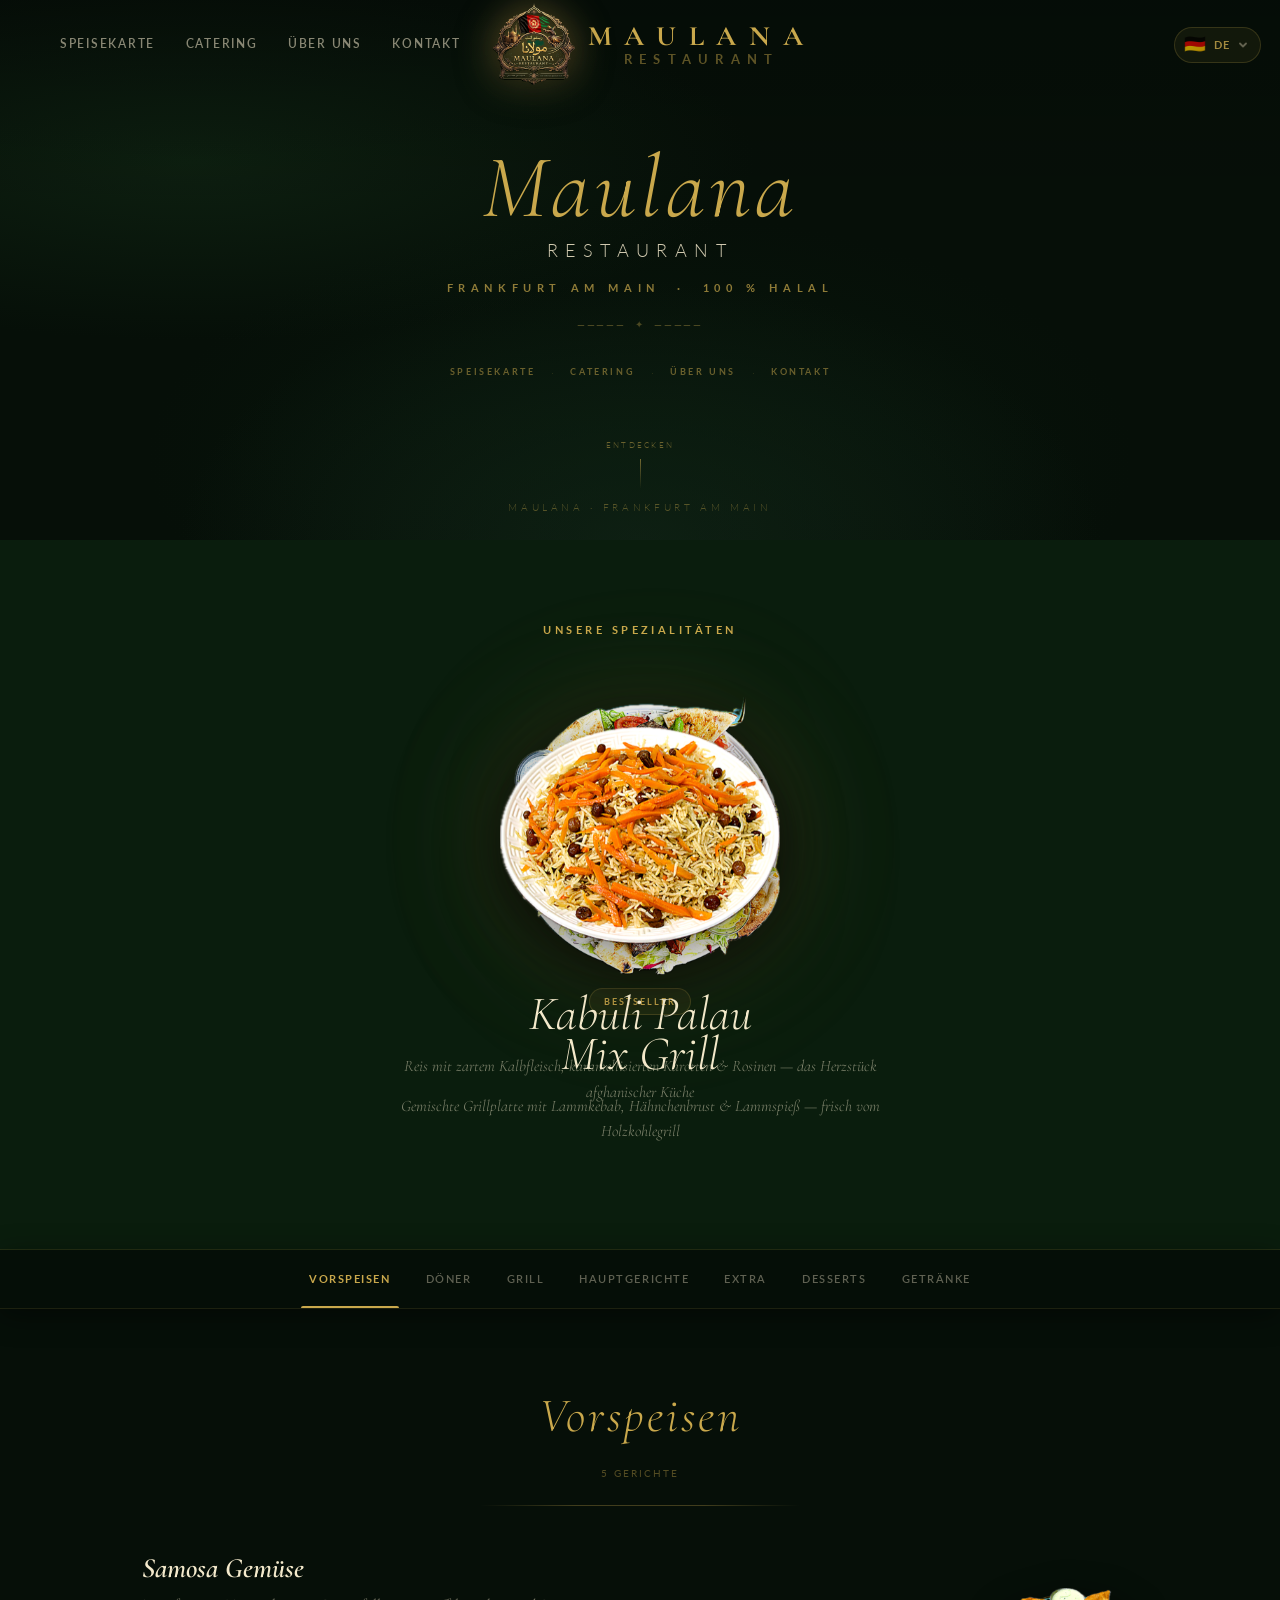
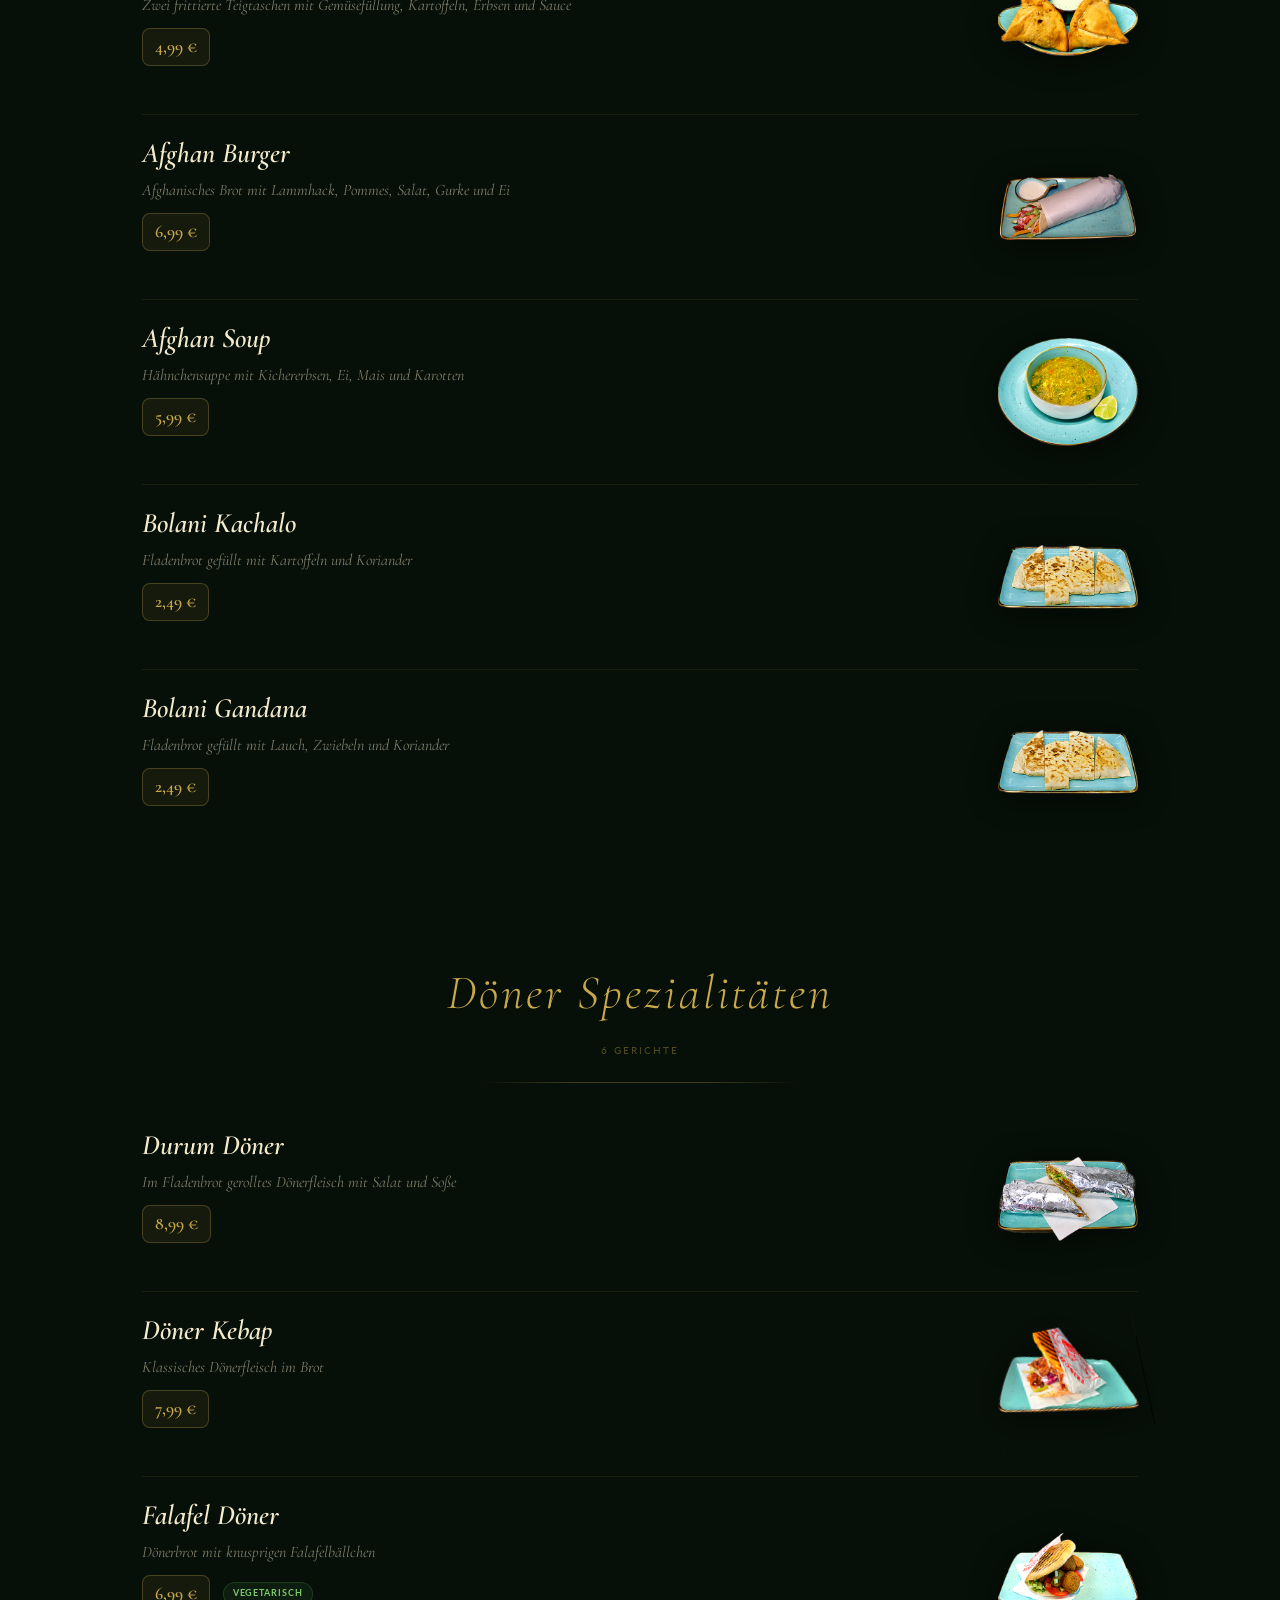
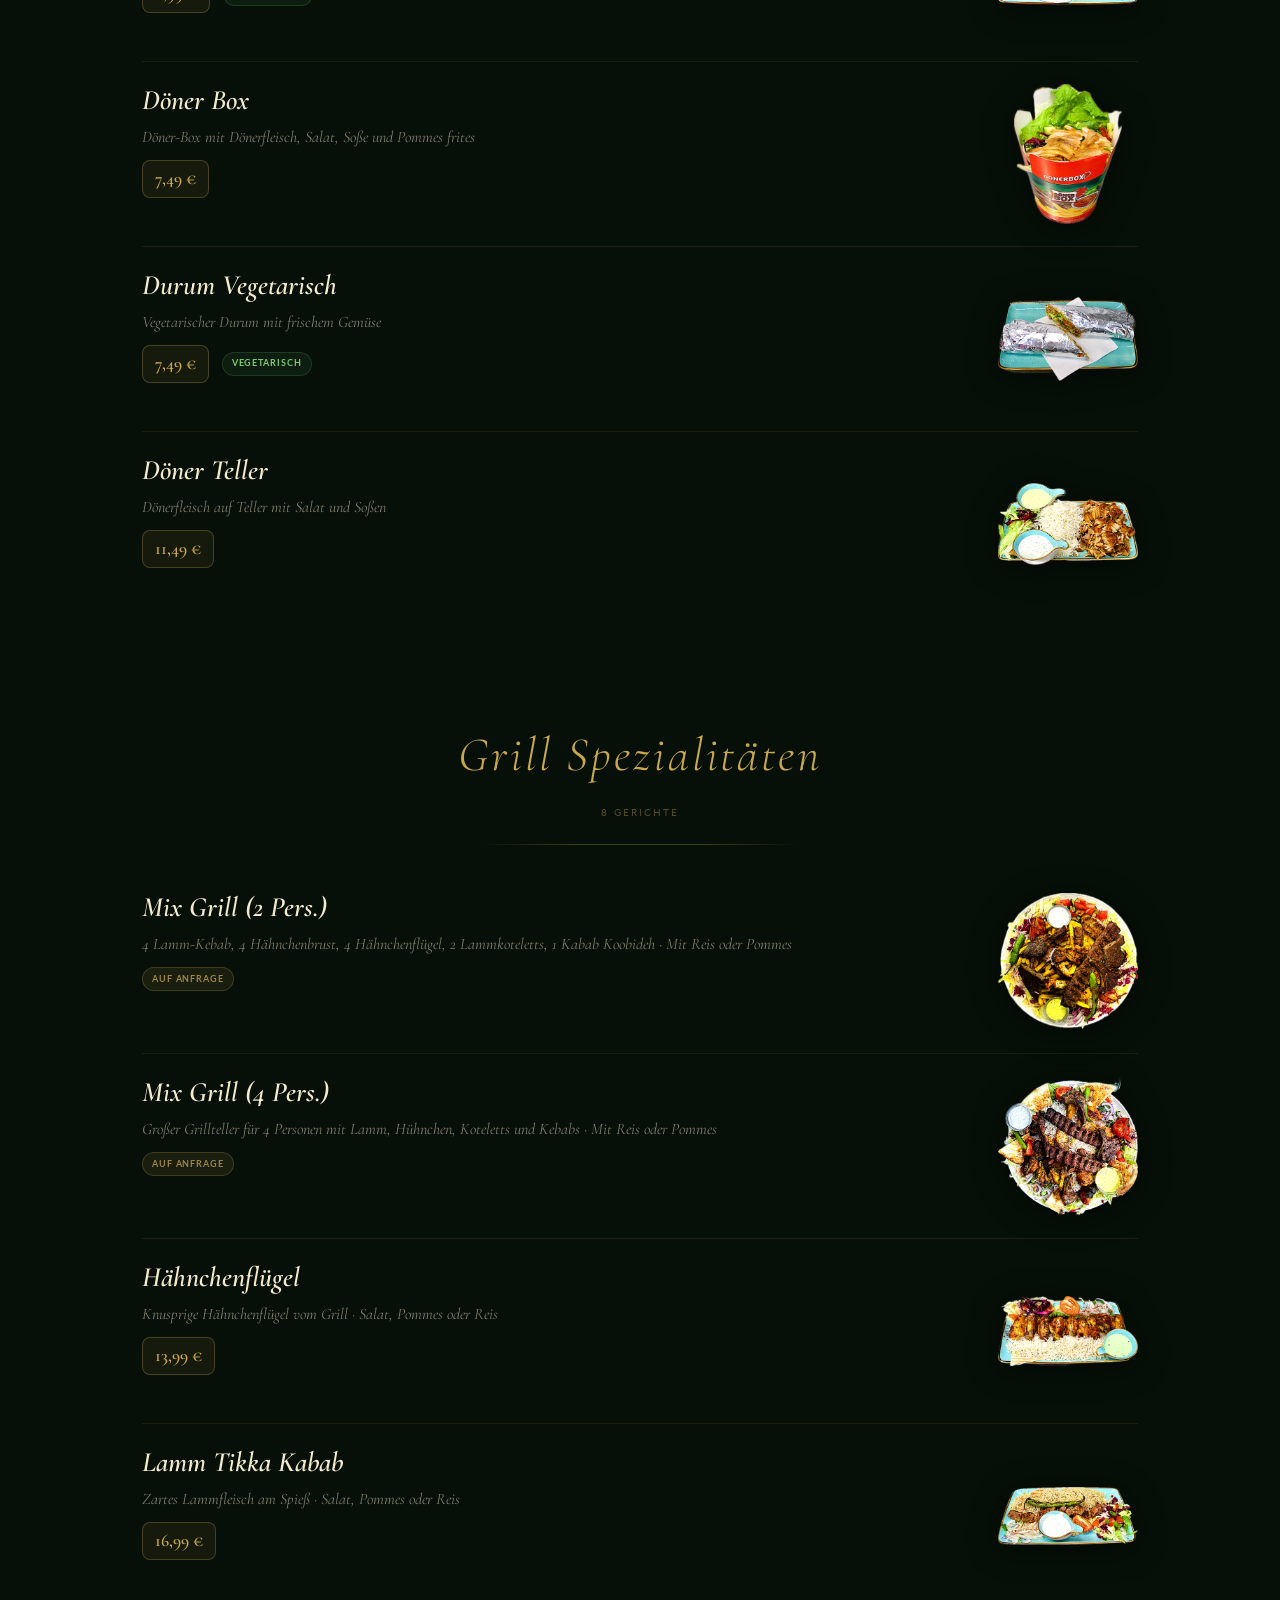
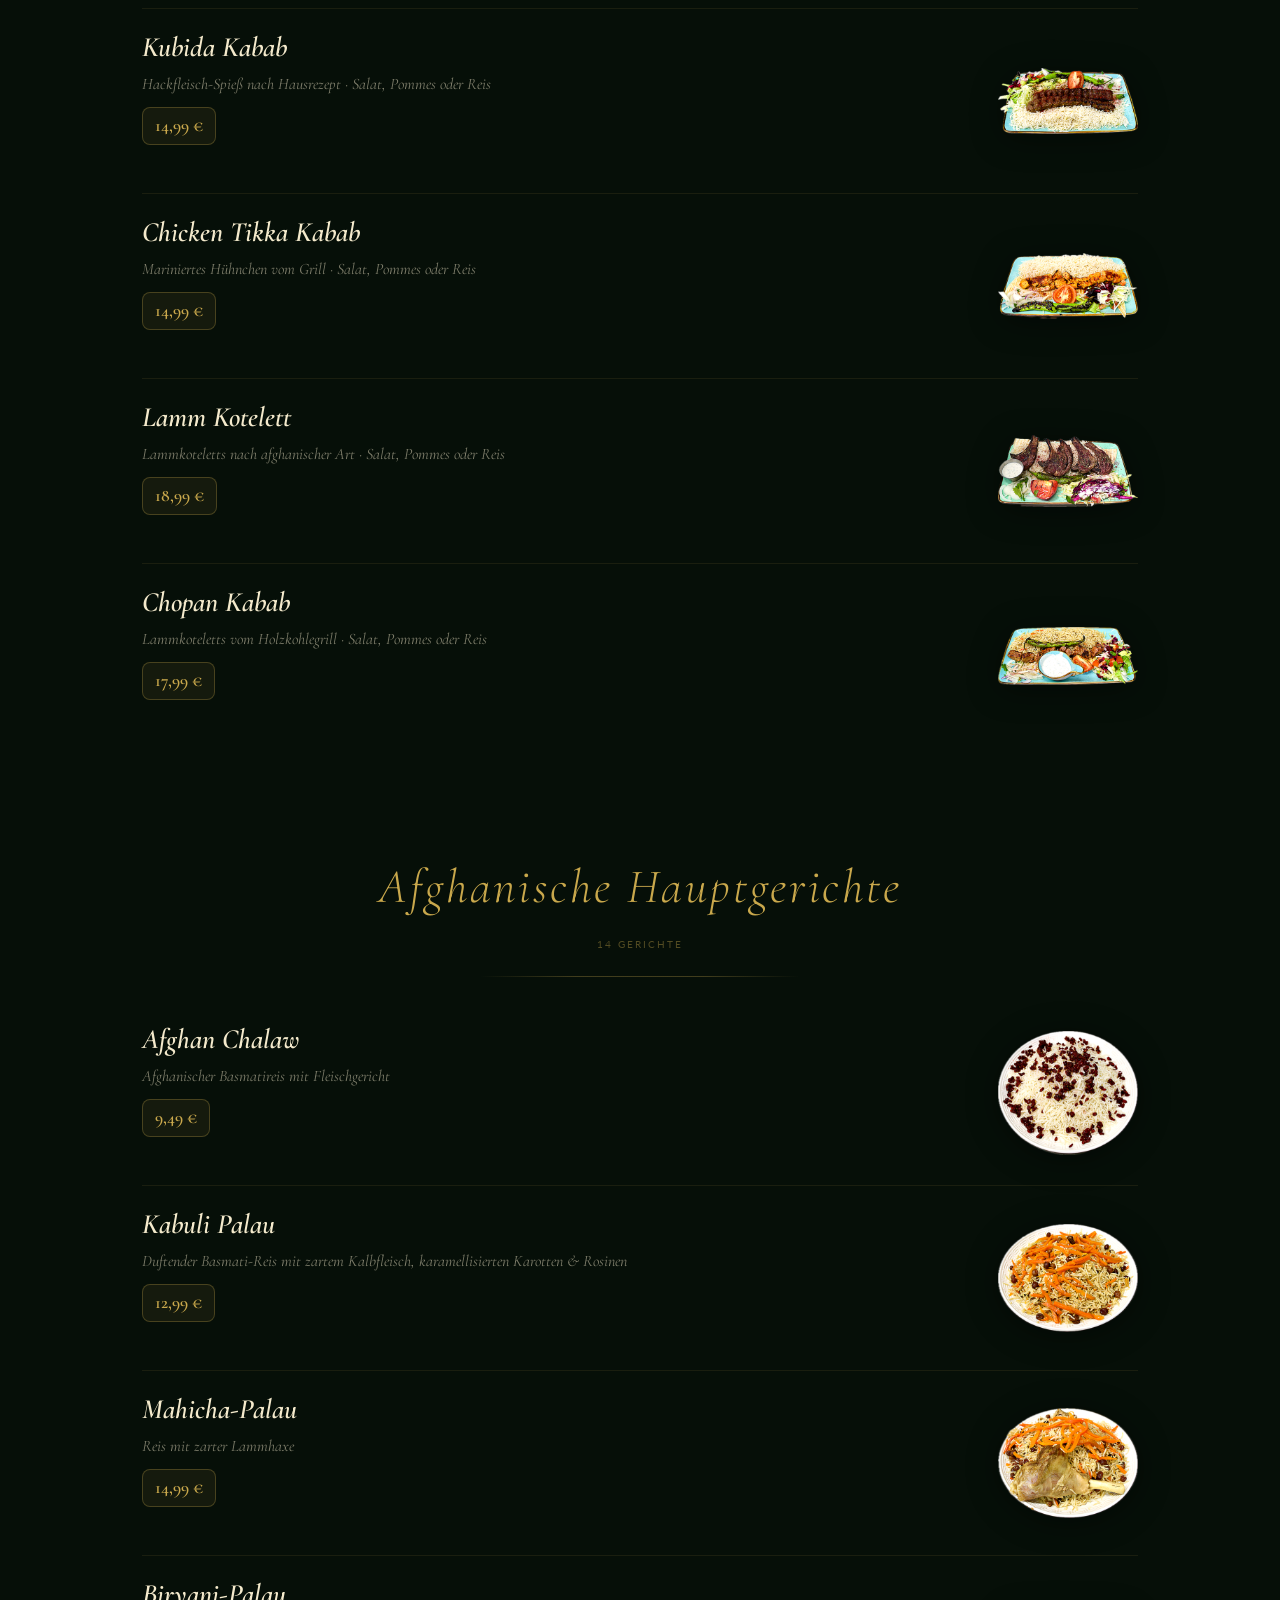
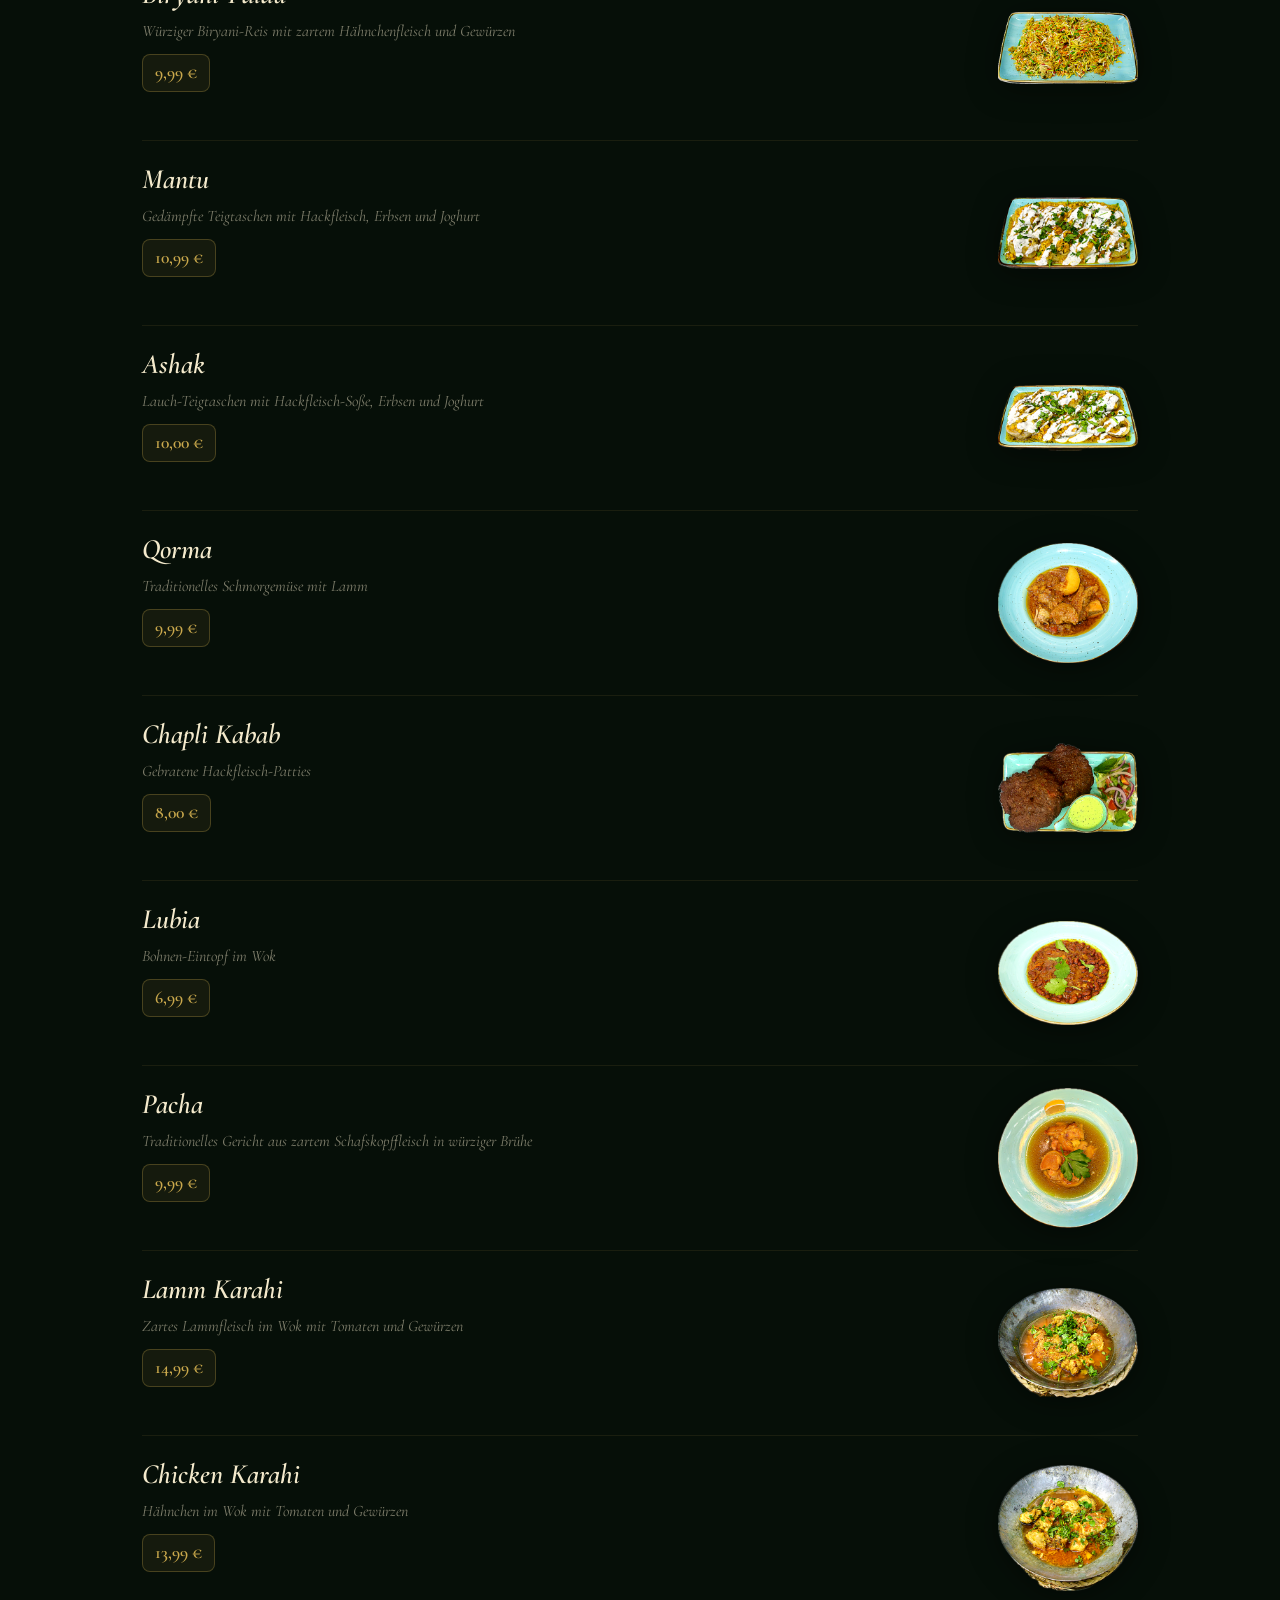
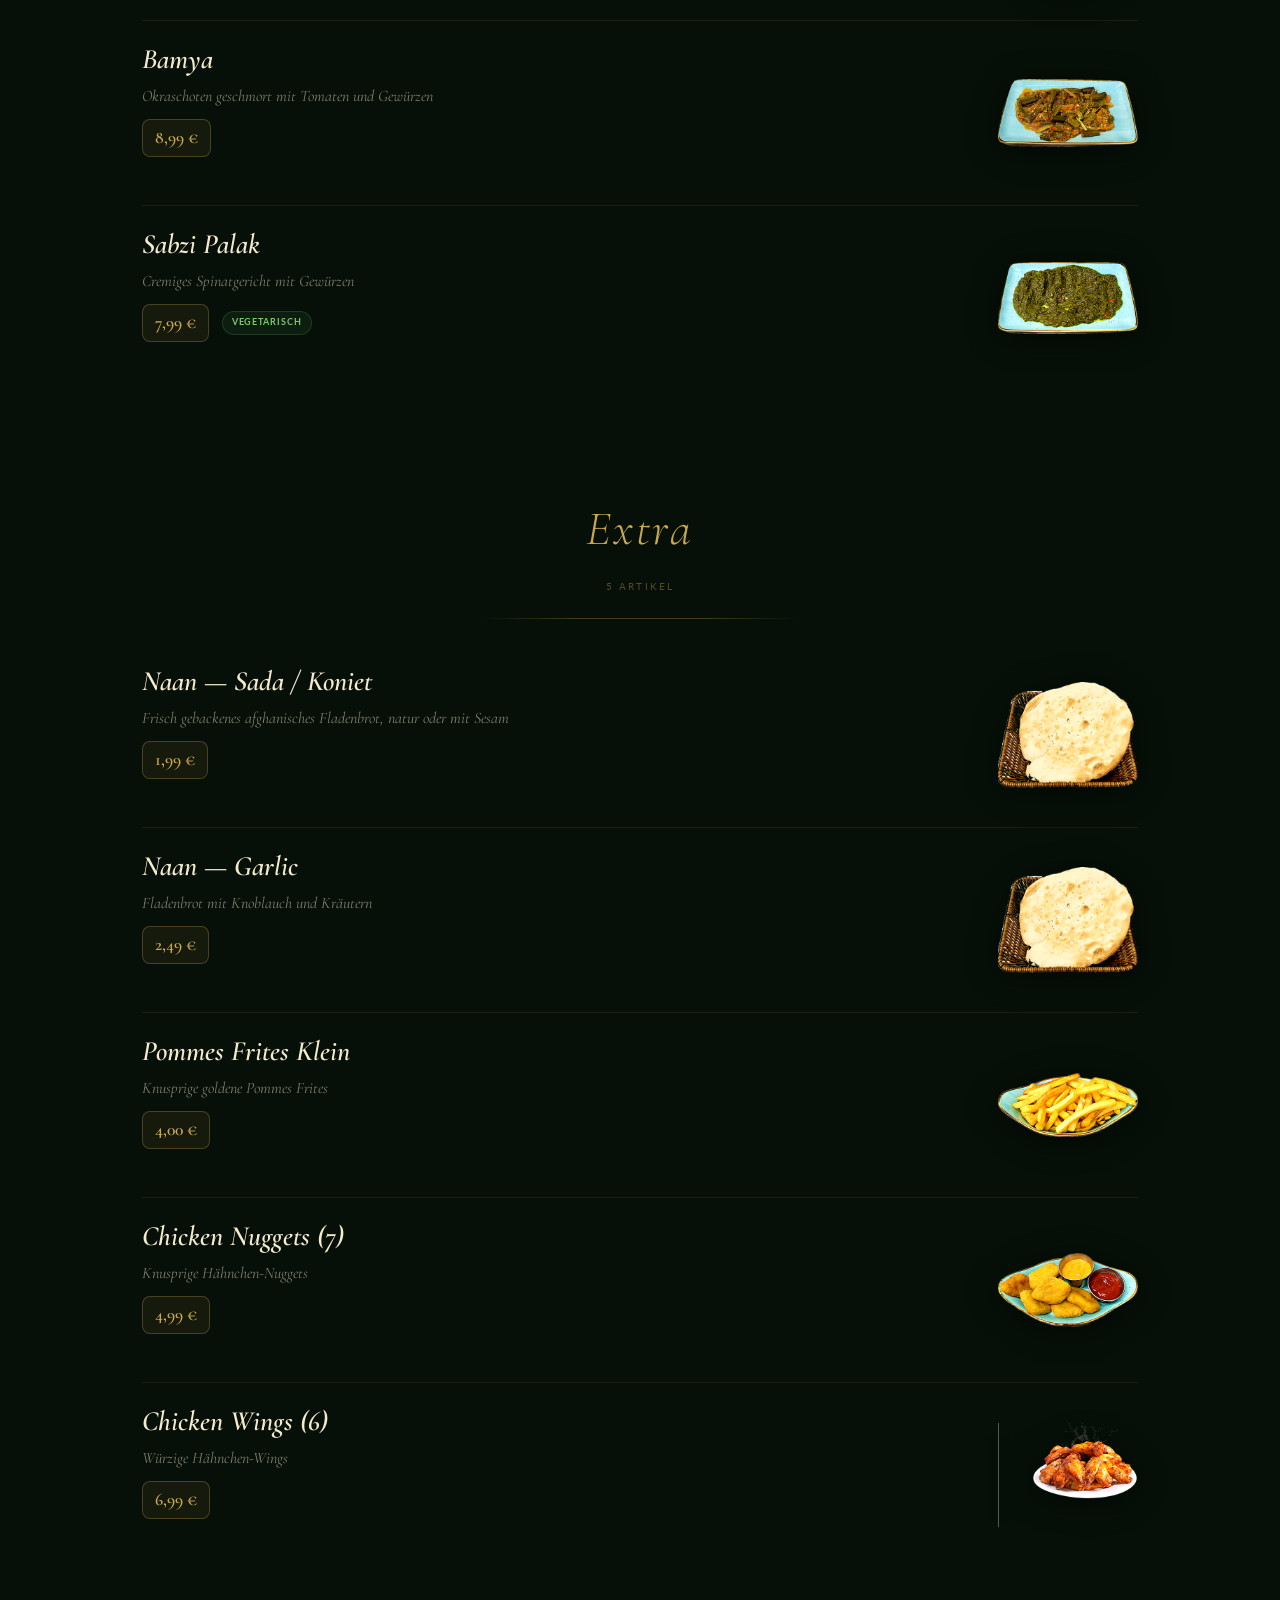
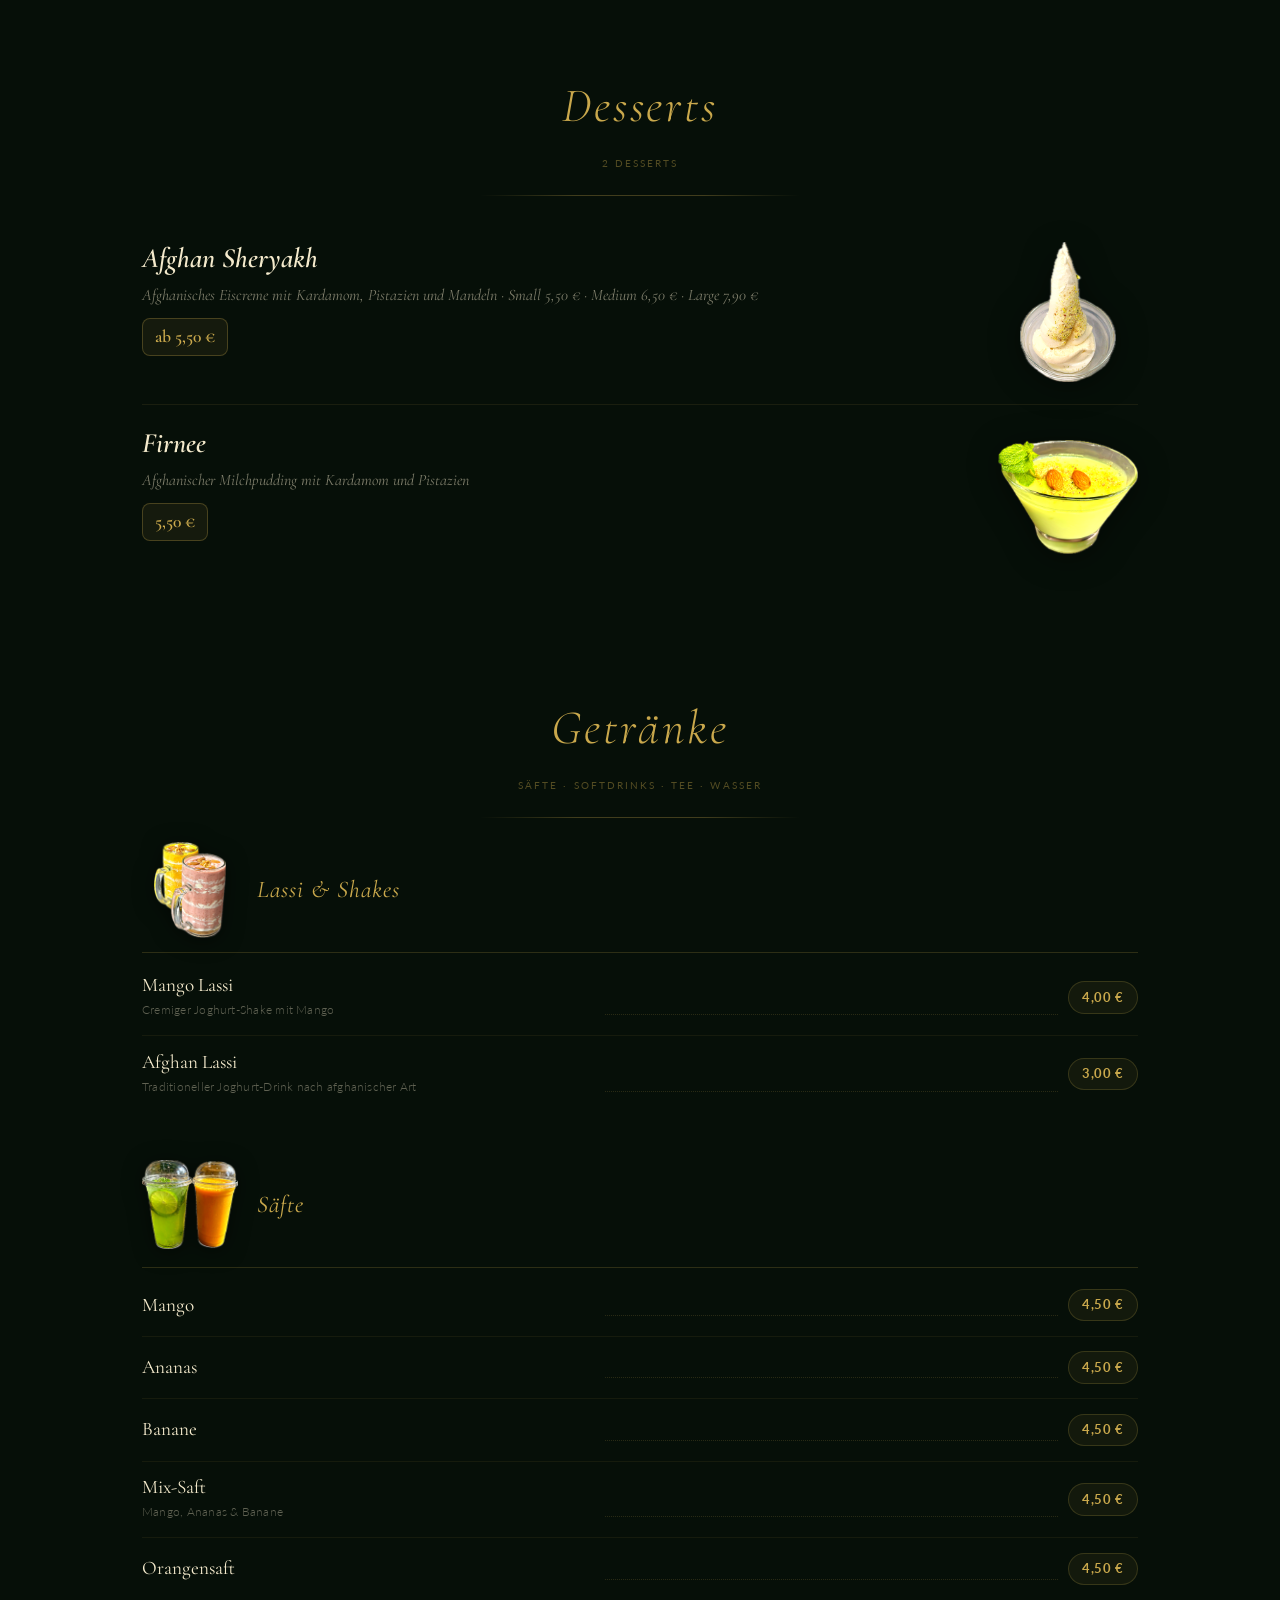
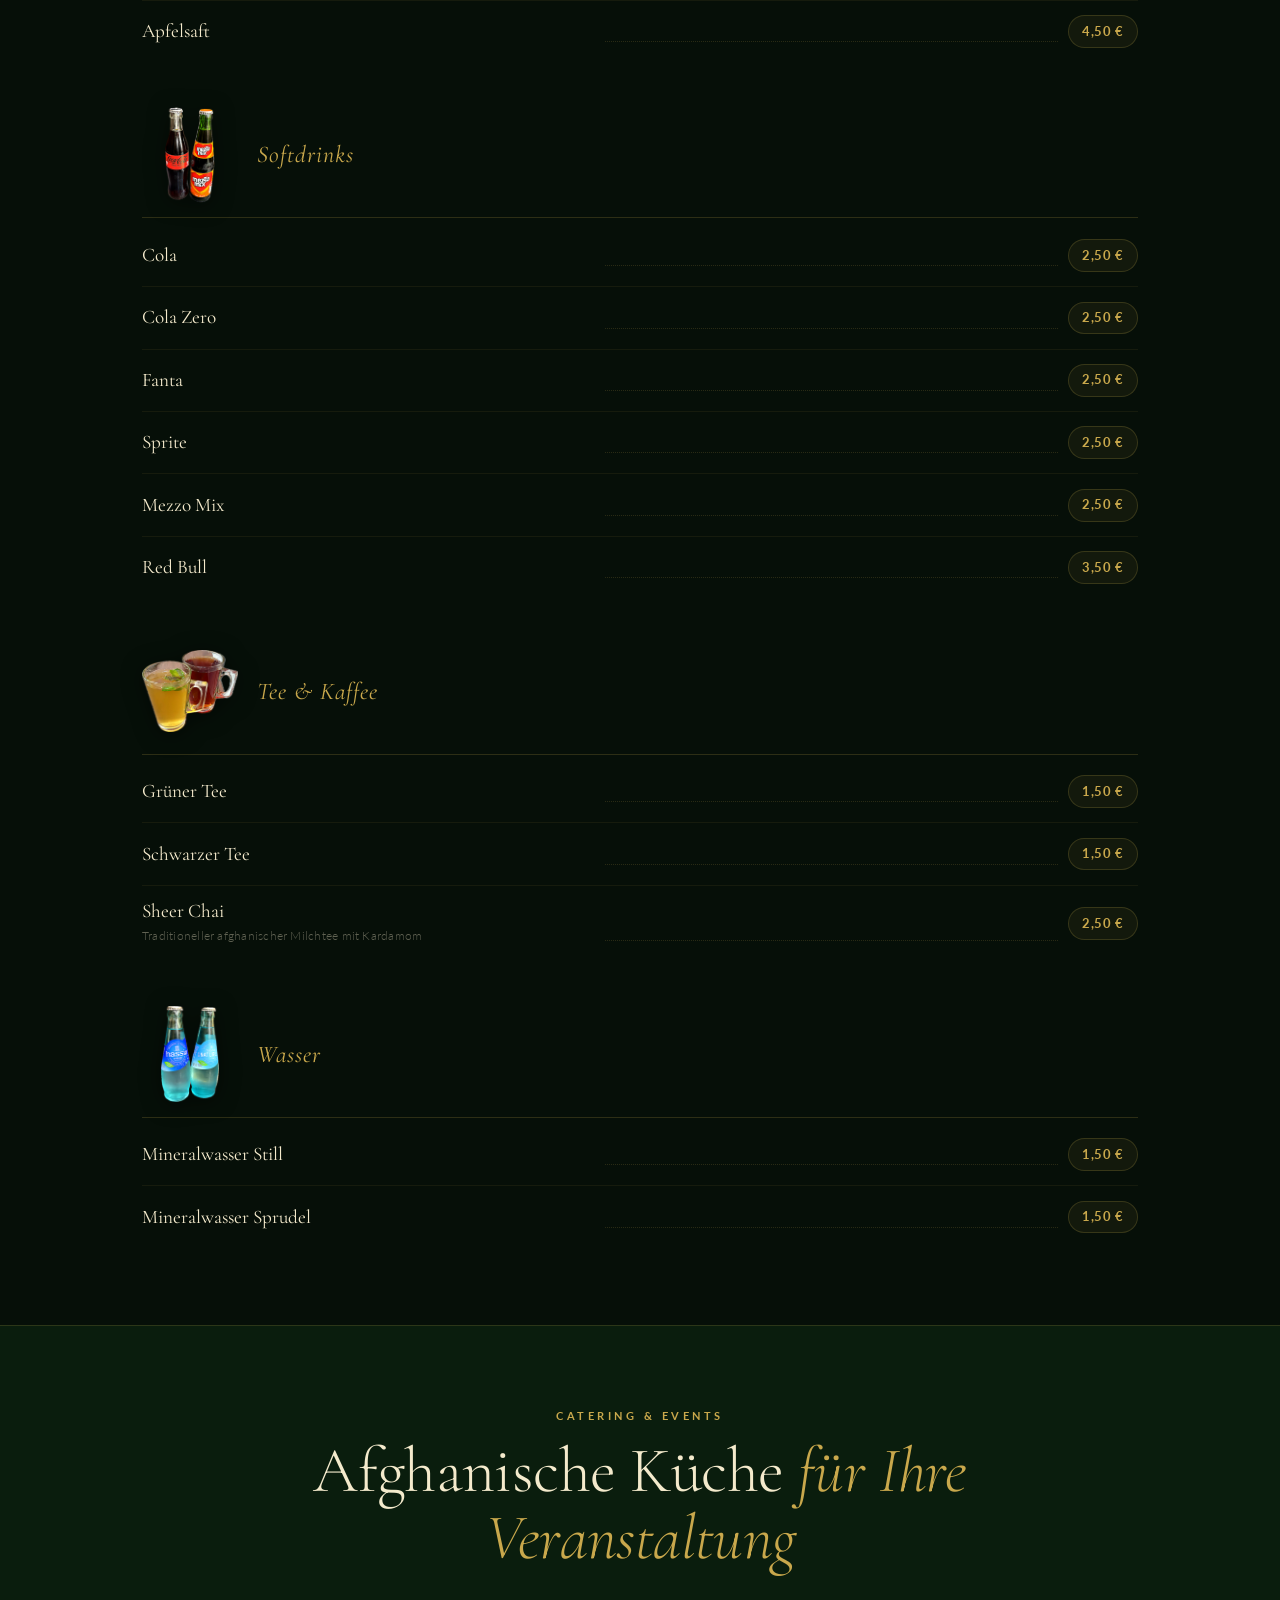
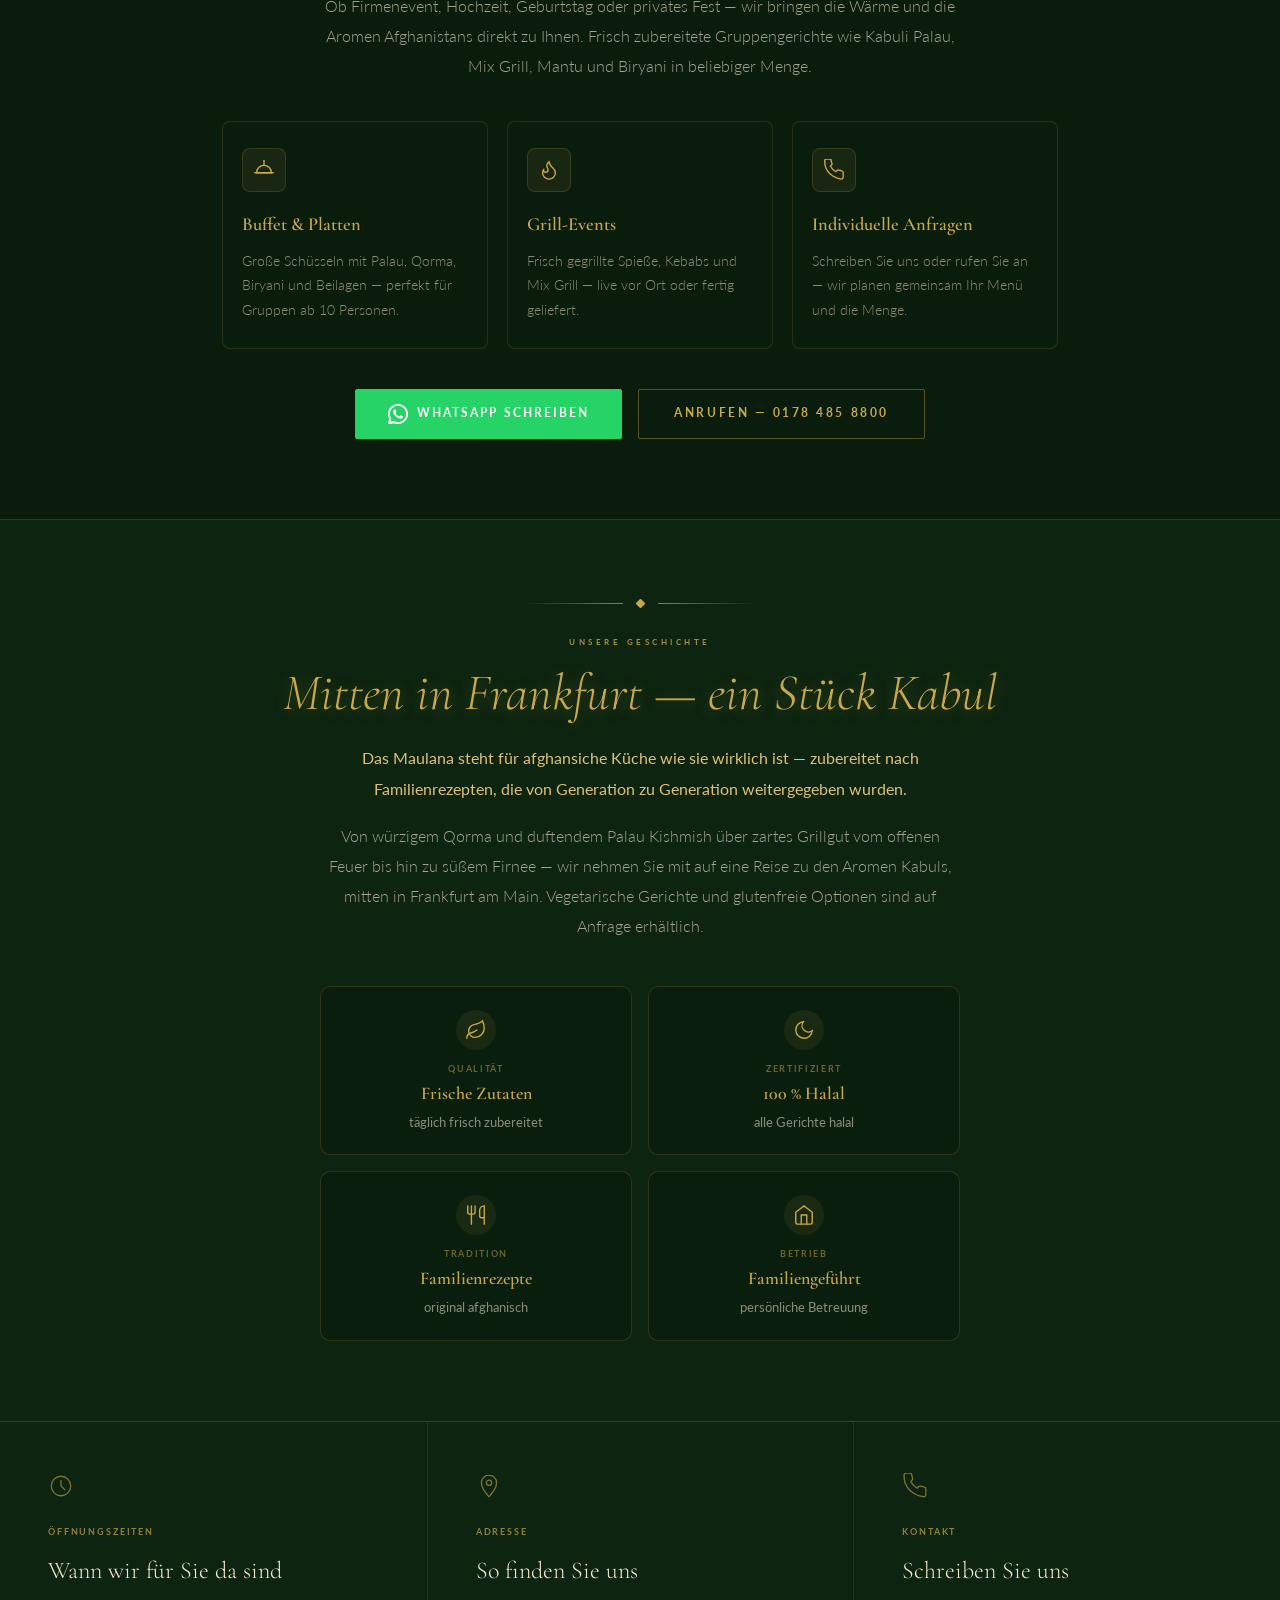
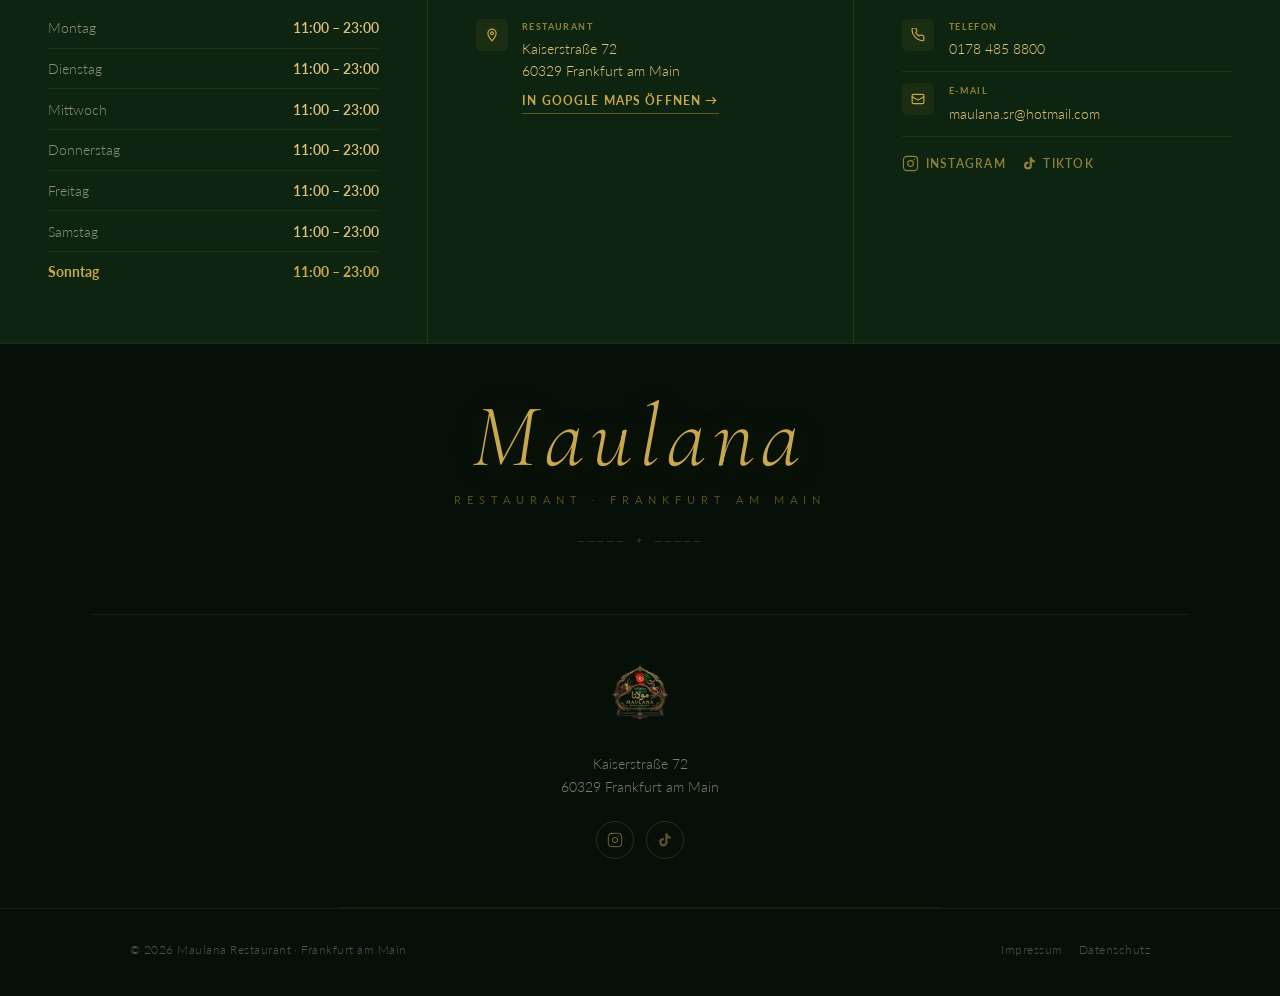
==== commit 73c2b6bf: "Add Pashto and Arabic language support with full RTL translations - Added پښتو (Pashto) and العربية " ====
--- a/index.html
+++ b/index.html
@@ -1 +1,3044 @@
-<!DOCTYPE html><html><head><meta charset="UTF-8"><meta http-equiv="refresh" content="0; url=https://maulana-restaurant.de/#speisekarte"><title>Maulana Restaurant – Speisekarte</title><script>location.replace("https://maulana-restaurant.de/#speisekarte");<\/script></head><body></body></html>+<!DOCTYPE html>
+<html lang="de">
+<head>
+<meta charset="UTF-8">
+<meta name="viewport" content="width=device-width, initial-scale=1.0, viewport-fit=cover">
+<script>if(location.hostname.indexOf('github.io')!==-1){location.replace('https://maulana-restaurant.de/#speisekarte');}</script>
+<title>Maulana · Afghanische Küche · Frankfurt</title>
+<meta name="description" content="Maulana Restaurant – Authentische afghanische Küche in Frankfurt. 100 % Halal, täglich frisch. Tel: 0178 4858800">
+<meta name="theme-color" content="#060f08">
+<link rel="icon" type="image/png" href="images/logo.png">
+<link rel="apple-touch-icon" href="images/logo.png">
+<link rel="preconnect" href="https://fonts.googleapis.com">
+<link rel="preconnect" href="https://fonts.gstatic.com" crossorigin>
+<link rel="preload" as="image" href="images/logo.png">
+<link rel="preload" as="style" href="https://fonts.googleapis.com/css2?family=Cormorant+Garamond:ital,wght@0,300;0,400;0,600;0,700;1,300;1,400;1,600&family=Lato:wght@300;400;700&display=swap" onload="this.onload=null;this.rel='stylesheet'">
+<noscript><link rel="stylesheet" href="https://fonts.googleapis.com/css2?family=Cormorant+Garamond:ital,wght@0,300;0,400;0,600;0,700;1,300;1,400;1,600&family=Lato:wght@300;400;700&display=swap"></noscript>
+<style>
+/* ══════════════════════════════════════════════════════
+   DESIGN TOKENS — Maulana Dark Afghan Style
+══════════════════════════════════════════════════════ */
+:root {
+  --bg:             #060f08;
+  --bg-mid:         #0a1a0c;
+  --bg-light:       #0d2410;
+  --bg-card:        #0d1f10;
+  --primary:        #c9a84c;
+  --primary-dark:   #a08030;
+  --primary-mid:    #d4b458;
+  --primary-light:  #e8cc80;
+  --ivory:          #f4eacc;
+  --cream:          #dfc07a;
+  --parchment:      #c9a84c;
+  --bone:           rgba(201,168,76,.1);
+  --gold:           #c9a84c;
+  --gold-dark:      #a08030;
+  --gold-light:     #d4b458;
+  --gold-pale:      #e8cc80;
+  --green:          #2a7d4a;
+  --green-mid:      #2D6A42;
+  --green-light:    #4A8C5C;
+  --text:           #f4eacc;
+  --text-mid:       #dfc07a;
+  --text-muted:     rgba(244,234,204,.65);
+  --text-light:     rgba(244,234,204,.5);
+  --nav-h:          90px;
+}
+
+/* ── Base ── */
+*, *::before, *::after { box-sizing: border-box; margin: 0; padding: 0; }
+html { background: #060f08; scroll-behavior: smooth; }
+body {
+  background: #060f08;
+  color: var(--text);
+  font-family: 'Lato', -apple-system, sans-serif;
+  font-weight: 300;
+  font-size: 16px;
+  line-height: 1.8;
+  overflow-x: hidden;
+  -webkit-font-smoothing: antialiased;
+}
+img { display: block; max-width: 100%; }
+a { color: inherit; text-decoration: none; }
+button { cursor: pointer; }
+
+/* ── Typography ── */
+.eyebrow {
+  display: block;
+  font-family: 'Lato', sans-serif;
+  font-size: .68rem;
+  font-weight: 700;
+  letter-spacing: .32em;
+  text-transform: uppercase;
+  color: var(--gold);
+  margin-bottom: .75rem;
+}
+.section-title {
+  font-family: 'Cormorant Garamond', serif;
+  font-size: clamp(2.6rem, 5vw, 4.2rem);
+  font-weight: 300;
+  line-height: 1.05;
+  color: var(--text);
+  letter-spacing: -.01em;
+}
+.section-title em { font-style: italic; color: var(--primary); }
+.body-text {
+  font-size: 1rem;
+  font-weight: 300;
+  line-height: 1.85;
+  color: var(--text-muted);
+}
+
+/* ── Gem ornament (like Injera's Ethiopian rule) ── */
+.gem-rule {
+  display: flex; align-items: center; justify-content: center; gap: 14px;
+  margin-bottom: 1.8rem;
+}
+.gem-rule::before, .gem-rule::after {
+  content: ''; flex: 1; max-width: 100px; height: 1px;
+  background: linear-gradient(90deg, transparent, rgba(201,168,76,.7));
+}
+.gem-rule::after { background: linear-gradient(270deg, transparent, rgba(201,168,76,.7)); }
+.gem-rule-diamond {
+  width: 7px; height: 7px;
+  background: var(--gold); transform: rotate(45deg); border-radius: 1px;
+}
+
+/* ── Buttons ── */
+.btn-primary {
+  display: inline-block;
+  font-family: 'Lato', sans-serif;
+  font-size: .72rem; font-weight: 700; letter-spacing: .22em; text-transform: uppercase;
+  color: #1a2e1f; background: var(--gold);
+  border: 1px solid var(--gold);
+  padding: .85rem 2.2rem; border-radius: 2px;
+  transition: background .25s, border-color .25s, transform .2s, box-shadow .25s;
+}
+.btn-primary:hover {
+  background: var(--gold-light); border-color: var(--gold-light);
+  transform: translateY(-1px);
+  box-shadow: 0 6px 22px rgba(201,168,76,.4);
+}
+.btn-outline {
+  display: inline-block;
+  font-family: 'Lato', sans-serif;
+  font-size: .72rem; font-weight: 700; letter-spacing: .22em; text-transform: uppercase;
+  color: var(--gold); border: 1px solid rgba(201,168,76,.4);
+  background: transparent;
+  padding: .85rem 2.2rem; border-radius: 2px;
+  transition: border-color .25s, color .25s, transform .2s;
+}
+.btn-outline:hover { border-color: var(--gold-light); color: var(--gold-light); transform: translateY(-1px); }
+
+/* ══════════════════════════════════════════════════════
+   NAVIGATION — 3-column, same as Injera
+══════════════════════════════════════════════════════ */
+.nav {
+  position: fixed; top: 0; left: 0; right: 0; z-index: 500;
+  display: grid; grid-template-columns: 1fr auto 1fr;
+  align-items: center;
+  padding: 0 1.2rem 0 2.8rem; height: var(--nav-h);
+  background: transparent;
+  border-bottom: 1px solid transparent;
+  backdrop-filter: none; -webkit-backdrop-filter: none;
+  transition: background .45s, border-color .45s, box-shadow .45s, backdrop-filter .45s;
+}
+.nav::after {
+  content: ''; position: absolute; bottom: 0; left: 0; right: 0; height: 1px;
+  background: linear-gradient(90deg, transparent, rgba(201,168,76,.18) 15%, rgba(201,168,76,.55) 50%, rgba(201,168,76,.18) 85%, transparent);
+  opacity: 0; transition: opacity .45s;
+}
+.nav > * { position: relative; z-index: 1; }
+.nav.is-solid {
+  background: rgba(6,15,8,.95);
+  border-color: rgba(201,168,76,.18);
+  backdrop-filter: blur(14px); -webkit-backdrop-filter: blur(14px);
+  box-shadow: 0 2px 20px rgba(0,0,0,.35);
+}
+.nav.is-solid::after { opacity: 1; }
+
+/* NAV left links */
+.nav-left { display: flex; align-items: center; gap: 0; justify-self: start; }
+.nav-left a {
+  font-size: .78rem; font-weight: 600; letter-spacing: .14em; text-transform: uppercase;
+  color: rgba(244,234,204,.55); padding: .6rem .95rem;
+  min-height: 44px; display: inline-flex; align-items: center;
+  white-space: nowrap; transition: color .25s; position: relative;
+}
+.nav-left a::after {
+  content: ''; position: absolute; bottom: 0; left: .95rem; right: .95rem; height: 1px;
+  background: var(--gold); transform: scaleX(0); opacity: 0;
+  transition: transform .3s, opacity .3s;
+}
+.nav-left a:hover { color: var(--gold); }
+.nav-left a:hover::after { transform: scaleX(1); opacity: .65; }
+
+/* NAV center logo */
+.nav-logo {
+  text-decoration: none; justify-self: center;
+  display: flex; align-items: center; gap: .6rem; height: 100%;
+}
+.nav-logo-img {
+  height: 88px; width: auto; object-fit: contain; display: block; flex-shrink: 0;
+  filter:
+    drop-shadow(0 0 18px rgba(201,168,76,.55))
+    drop-shadow(0 2px 8px rgba(0,0,0,.6))
+    brightness(1.1);
+  transition: filter .3s;
+}
+.nav-logo:hover .nav-logo-img {
+  filter:
+    drop-shadow(0 0 28px rgba(201,168,76,.8))
+    drop-shadow(0 2px 8px rgba(0,0,0,.5))
+    brightness(1.2);
+}
+.nav-logo-text { display: flex; flex-direction: column; align-items: center; justify-content: center; gap: .18rem; }
+.nav-logo-name { font-family: 'Cormorant Garamond', serif; font-size: clamp(1.5rem, 2.2vw, 2.1rem); font-weight: 700; letter-spacing: .45em; text-transform: uppercase; color: var(--gold); white-space: nowrap; line-height: 1; }
+.nav-logo-sub  { font-family: 'Lato', sans-serif; font-size: .82rem; font-weight: 700; letter-spacing: .55em; text-transform: uppercase; color: rgba(201,168,76,.45); line-height: 1; }
+
+/* NAV right */
+.nav-right { display: flex; align-items: center; justify-self: end; gap: .5rem; }
+.nav-tel {
+  font-size: .78rem; font-weight: 600; letter-spacing: .08em;
+  color: rgba(244,234,204,.55); padding: .6rem .95rem;
+  min-height: 44px; display: inline-flex; align-items: center; gap: .4rem;
+  white-space: nowrap; transition: color .25s;
+}
+.nav-tel:hover { color: var(--gold); }
+.nav-tel svg { flex-shrink: 0; }
+
+/* NAV hamburger */
+.nav-hamburger {
+  display: none; flex-direction: column; gap: 5px;
+  background: none; border: none; padding: .6rem .5rem;
+  min-width: 44px; min-height: 44px; align-items: center; justify-content: center;
+  -webkit-tap-highlight-color: transparent;
+}
+.nav-hamburger span { display: block; width: 22px; height: 1.5px; background: var(--gold); transition: transform .3s, opacity .3s; border-radius: 1px; }
+
+@media (max-width: 860px) {
+  :root { --nav-h: 66px; }
+  .nav { padding: 0 1rem; height: var(--nav-h); }
+  .nav-left a { display: none; }
+  .nav-left .nav-hamburger { display: flex; }
+  .nav-tel span { display: none; }
+  .nav-logo-name { font-size: 1.25rem !important; letter-spacing: .28em !important; }
+  .nav-logo-sub  { font-size: .68rem !important; letter-spacing: .32em !important; }
+  .nav-logo-img  { height: 48px !important; }
+  .nav-logo { gap: .4rem; }
+}
+@media (max-width: 480px) {
+  :root { --nav-h: 56px; }
+  .nav { height: var(--nav-h); padding: 0 .75rem; }
+  .nav-logo-img  { height: 36px !important; }
+  .nav-logo-name { font-size: 1rem !important; letter-spacing: .22em !important; }
+  .nav-logo-sub  { display: none !important; }
+  .nav-logo      { gap: .35rem; }
+  .nav-tel       { display: none; }
+  .lang-sel-trigger { height: 28px; padding: .18rem .5rem .18rem .38rem; gap: .32rem; font-size: .9rem; }
+  #langFlag      { font-size: .92rem; }
+  #langCurrent   { font-size: .58rem; letter-spacing: .08em; }
+  .lang-sel-trigger svg { width: 8px; height: 8px; }
+}
+
+/* ══════════════════════════════════════════════════════
+   MOBILE DRAWER
+══════════════════════════════════════════════════════ */
+.mob-drawer { position: fixed; inset: 0; z-index: 800; pointer-events: none; }
+.mob-drawer.open { pointer-events: all; }
+.mob-backdrop {
+  position: absolute; inset: 0; background: rgba(0,0,0,.55);
+  opacity: 0; transition: opacity .3s;
+}
+.mob-drawer.open .mob-backdrop { opacity: 1; }
+.mob-panel {
+  position: absolute; top: 0; left: 0; bottom: 0; width: min(320px, 85vw);
+  background: #0a1d0d; display: flex; flex-direction: column;
+  transform: translateX(-100%); transition: transform .3s cubic-bezier(.25,.8,.25,1);
+  overflow-y: auto; border-right: 1px solid rgba(201,168,76,.2);
+}
+.mob-drawer.open .mob-panel { transform: translateX(0); }
+.mob-x {
+  position: absolute; top: 1rem; right: 1rem; width: 44px; height: 44px;
+  background: none; border: none; font-size: 1.3rem; color: rgba(244,234,204,.5);
+  display: flex; align-items: center; justify-content: center;
+}
+.mob-logo { padding: 1.8rem 1.5rem 1.2rem; border-bottom: 1px solid rgba(201,168,76,.18); display: flex; align-items: center; gap: .5rem; }
+.mob-logo-name { font-family: 'Cormorant Garamond', serif; font-size: 1.6rem; font-weight: 700; color: var(--gold); letter-spacing: .3em; text-transform: uppercase; }
+.mob-logo img { height: 38px; width: auto; }
+.mob-links { display: flex; flex-direction: column; padding: 1rem 0; }
+.mob-links a {
+  font-size: .88rem; font-weight: 600; letter-spacing: .1em; text-transform: uppercase;
+  color: rgba(244,234,204,.55); padding: .9rem 1.5rem;
+  display: flex; align-items: center; gap: .7rem; border-bottom: 1px solid rgba(201,168,76,.1);
+  transition: color .2s, background .2s;
+}
+.mob-links a:hover { color: var(--gold); background: rgba(201,168,76,.05); }
+.mob-sep { height: 1px; background: rgba(201,168,76,.1); margin: .5rem 0; }
+.mob-info { padding: 1.4rem 1.5rem; border-top: 1px solid rgba(201,168,76,.18); }
+.mob-info-ttl { font-size: .6rem; font-weight: 700; letter-spacing: .2em; text-transform: uppercase; color: var(--gold); display: block; margin-bottom: .6rem; }
+.mob-info p { font-size: .9rem; color: rgba(244,234,204,.55); line-height: 1.7; }
+.mob-call {
+  display: flex; align-items: center; gap: .5rem; margin: 1rem 1.5rem 0;
+  padding: .9rem 1.2rem; background: rgba(201,168,76,.15); border: 1px solid rgba(201,168,76,.4); color: var(--gold) !important;
+  font-size: .78rem; font-weight: 700; letter-spacing: .12em; text-transform: uppercase;
+  border-radius: 2px;
+}
+
+/* ══════════════════════════════════════════════════════
+   HERO — Split Layout mit Bildslider
+══════════════════════════════════════════════════════ */
+.hero {
+  position: relative;
+  min-height: 60vh;
+  display: flex; flex-direction: column; justify-content: space-between;
+  overflow: hidden;
+  background:
+    radial-gradient(ellipse 60% 80% at 50% 100%, #102015 0%, transparent 60%),
+    radial-gradient(ellipse 80% 60% at 15% 30%, #0d1f10 0%, transparent 55%),
+    #060f08;
+  padding-top: var(--nav-h);
+}
+
+.hero-overlay {
+  position: absolute; inset: 0; z-index: 2; pointer-events: none;
+  background:
+    linear-gradient(to bottom, rgba(0,0,0,.18) 0%, transparent 40%),
+    radial-gradient(ellipse 55% 65% at 50% 85%, rgba(10,30,15,.55) 0%, transparent 70%);
+}
+
+/* ── Zentrierter Textbereich ── */
+.hero-content {
+  flex: 1;
+  display: flex; flex-direction: column;
+  align-items: center; justify-content: center;
+  position: relative; z-index: 3;
+  padding: 1.5rem 2rem 0.5rem;
+  width: 100%; box-sizing: border-box;
+  max-width: 900px; margin: 0 auto;
+}
+.hero-inner {
+  display: flex; flex-direction: column; align-items: center;
+  text-align: center;
+}
+.hero-sup {
+  font-family: 'Lato', sans-serif;
+  font-size: clamp(.55rem, 1vw, .7rem); font-weight: 700;
+  letter-spacing: .5em; text-transform: uppercase;
+  color: rgba(201,168,76,.7); margin-top: .7rem; margin-bottom: 0;
+  animation: heroFadeIn 1.8s .3s ease both;
+}
+.hero-name {
+  font-family: 'Cormorant Garamond', serif;
+  font-size: clamp(3rem, 7vw, 7.5rem);
+  font-weight: 300; font-style: italic;
+  color: var(--gold); letter-spacing: .05em; line-height: .88; margin: 0;
+  animation: heroFadeIn 1.8s .05s ease both;
+}
+.hero-sub {
+  font-family: 'Lato', sans-serif;
+  font-size: clamp(.75rem, 1.6vw, 1.1rem);
+  font-weight: 300; letter-spacing: .42em; text-transform: uppercase;
+  color: rgba(244,234,204,.85); margin: .45rem 0 0;
+  animation: heroFadeIn 1.8s .18s ease both;
+}
+.hero-orn {
+  color: rgba(201,168,76,.35); font-size: .6rem;
+  letter-spacing: .18em; margin: 1.1rem 0 .9rem;
+  animation: heroFadeIn 1.8s .4s ease both;
+}
+.hero-tagline {
+  font-family: 'Lato', sans-serif;
+  font-size: clamp(.6rem, 1.1vw, .76rem); font-weight: 300;
+  letter-spacing: .42em; text-transform: uppercase;
+  color: rgba(244,234,204,.45); margin: 0 0 2rem;
+  animation: heroFadeIn 1.8s .5s ease both;
+}
+.hero-cta {
+  display: flex; gap: 1rem; flex-wrap: wrap; justify-content: center;
+  animation: heroFadeIn 1.8s .7s ease both;
+}
+/* Hero inline navigation */
+.hero-nav {
+  display: flex; align-items: center; flex-wrap: wrap; justify-content: center;
+  gap: 0; margin-top: .2rem;
+  animation: heroFadeIn 1.8s .7s ease both;
+}
+.hero-nav-link {
+  font-family: 'Lato', sans-serif;
+  font-size: .58rem; font-weight: 700; letter-spacing: .28em; text-transform: uppercase;
+  color: rgba(201,168,76,.5);
+  padding: .65rem 1rem;
+  min-height: 44px; display: inline-flex; align-items: center;
+  transition: color .28s;
+  position: relative;
+}
+.hero-nav-link::after {
+  content: ''; position: absolute; bottom: 6px; left: 1rem; right: 1rem;
+  height: 1px; background: var(--gold);
+  transform: scaleX(0); opacity: 0;
+  transition: transform .28s cubic-bezier(.4,0,.2,1), opacity .28s;
+}
+.hero-nav-link:hover { color: var(--gold); }
+.hero-nav-link:hover::after { transform: scaleX(1); opacity: .55; }
+.hero-nav-sep {
+  color: rgba(201,168,76,.18); font-size: .75rem; user-select: none;
+  line-height: 1;
+}
+@keyframes heroFadeIn {
+  from { opacity: 0; transform: translateY(22px); }
+  to   { opacity: 1; transform: translateY(0); }
+}
+
+
+
+/* Bottom section */
+.hero-bottom {
+  position: relative; z-index: 5;
+  display: flex; flex-direction: column; align-items: center;
+  gap: .6rem; padding: 0 2rem 1.5rem;
+}
+.hero-scroll-btn {
+  display: flex; flex-direction: column; align-items: center; gap: .4rem;
+  text-decoration: none; cursor: pointer;
+}
+.hero-scroll-btn span {
+  font-size: .52rem; letter-spacing: .28em; text-transform: uppercase;
+  color: rgba(201,168,76,.5);
+}
+.hero-scroll-line {
+  width: 1px; height: 30px;
+  background: linear-gradient(to bottom, rgba(201,168,76,.55), transparent);
+  animation: scrollPulse 2.4s ease-in-out infinite;
+}
+@keyframes scrollPulse {
+  0%,100% { opacity: .35; transform: scaleY(.85); }
+  50%     { opacity: 1;   transform: scaleY(1.15); }
+}
+.hero-location {
+  font-family: 'Lato', sans-serif; font-size: .6rem;
+  letter-spacing: .38em; text-transform: uppercase;
+  color: rgba(201,168,76,.4);
+}
+
+/* Tablet */
+@media (max-width: 1024px) and (min-width: 861px) {
+  .hero-name { font-size: clamp(2.8rem, 6vw, 6rem); }
+}
+
+/* Handy */
+@media (max-width: 860px) {
+  .hero { min-height: 50vh; }
+  .hero-content { padding: .5rem 1.5rem 0; }
+  .hero-name { font-size: clamp(2.6rem, 10vw, 4.8rem); }
+  .hero-cta { justify-content: center; gap: .7rem; }
+  .hero-sup { margin-bottom: .6rem; }
+  .hero-orn { margin: .6rem 0 .5rem; }
+  .hero-tagline { margin-bottom: 1rem; }
+}
+@media (max-width: 600px) {
+  .hero { min-height: 46vh; }
+  .hero-name { font-size: clamp(2.2rem, 12vw, 3.5rem); }
+  .hero-bottom { padding-bottom: 1rem; gap: .4rem; }
+  .hero-content { padding: .3rem 1.2rem 0; }
+}
+@media (max-width: 480px) {
+  .hero { min-height: 44vh; }
+  .hero-name { font-size: clamp(2rem, 11.5vw, 3rem); }
+  .hero-cta { flex-direction: column; align-items: center; gap: .6rem; width: 100%; padding: 0 .5rem; }
+  .hero-cta .btn-primary,
+  .hero-cta .btn-outline { width: 100%; max-width: 320px; text-align: center; padding: .75rem 1.4rem; justify-content: center; display: flex; }
+  .hero-sup { font-size: clamp(.48rem, 2.2vw, .6rem); letter-spacing: .35em; }
+  .hero-sub  { font-size: clamp(.68rem, 3vw, .9rem); letter-spacing: .3em; }
+  .hero-orn  { font-size: .5rem; margin: .5rem 0 .4rem; }
+  .hero-scroll-btn span { font-size: .48rem; }
+  .hero-location { font-size: .52rem; letter-spacing: .28em; }
+  .hero-nav-link { font-size: .52rem; letter-spacing: .22em; padding: .55rem .7rem; }
+  .hero-nav-sep  { font-size: .65rem; }
+}
+
+/* ══════════════════════════════════════════════════════
+   FEATURED DISHES — Gruppengerichte Karten (unter Hero)
+══════════════════════════════════════════════════════ */
+/* ── Featured Showcase Slider ── */
+.featured-sec {
+  background: #0a1d0d;
+  padding: 5rem 2rem 5rem;
+  border-bottom: 1px solid rgba(201,168,76,.14);
+  overflow: hidden;
+}
+.featured-inner { max-width: 700px; margin: 0 auto; }
+.featured-head { text-align: center; margin-bottom: 3rem; }
+.featured-title {
+  font-family: 'Cormorant Garamond', serif;
+  font-size: clamp(2rem, 4vw, 3rem); font-weight: 300; font-style: italic;
+  color: var(--gold); letter-spacing: .06em; margin-top: .5rem;
+}
+
+/* Stack all slides in same grid cell */
+.featured-showcase {
+  display: grid; grid-template-areas: "stack";
+  position: relative;
+}
+.featured-slide {
+  grid-area: stack;
+  display: flex; flex-direction: column; align-items: center;
+  text-align: center; gap: .8rem; padding: .5rem 1rem 1.5rem;
+  opacity: 0; transform: translateY(28px) scale(.97);
+  transition: opacity .65s cubic-bezier(.4,0,.2,1), transform .65s cubic-bezier(.4,0,.2,1);
+  pointer-events: none;
+}
+.featured-slide.fs-active {
+  opacity: 1; transform: translateY(0) scale(1);
+  pointer-events: auto;
+}
+.featured-slide.fs-exit {
+  opacity: 0; transform: translateY(-18px) scale(.98);
+  transition: opacity .4s ease, transform .4s ease;
+}
+.featured-slide img {
+  width: 280px; height: 280px; object-fit: contain;
+  filter: drop-shadow(0 10px 30px rgba(0,0,0,.6))
+          drop-shadow(0 0 60px rgba(201,168,76,.12));
+  animation: floatDish 5s ease-in-out infinite;
+}
+@keyframes floatDish {
+  0%,100% { transform: translateY(0); }
+  50%      { transform: translateY(-10px); }
+}
+.featured-slide-badge {
+  font-family: 'Lato', sans-serif; font-size: .56rem; font-weight: 700;
+  letter-spacing: .22em; text-transform: uppercase;
+  color: var(--gold); background: rgba(201,168,76,.08);
+  border: 1px solid rgba(201,168,76,.22); border-radius: 999px;
+  padding: .28rem .9rem;
+}
+.featured-slide-name {
+  font-family: 'Cormorant Garamond', serif;
+  font-size: clamp(2rem, 5vw, 3rem); font-weight: 300; font-style: italic;
+  color: #f4eacc; line-height: 1.1; margin: 0;
+}
+.featured-slide-desc {
+  font-family: 'Cormorant Garamond', serif;
+  font-size: 1rem; font-style: italic;
+  color: rgba(244,234,204,.5); line-height: 1.6;
+  max-width: 480px;
+}
+.featured-slide-price {
+  font-family: 'Lato', sans-serif; font-size: .78rem; font-weight: 700;
+  letter-spacing: .08em; color: var(--gold);
+  border: 1px solid rgba(201,168,76,.3); border-radius: 999px;
+  padding: .3rem 1.1rem; margin-top: .2rem;
+}
+
+/* Progress + dots */
+.featured-progress {
+  height: 1px; background: rgba(201,168,76,.12);
+  margin: 2rem 0 1.2rem; border-radius: 1px; overflow: hidden;
+}
+.featured-progress-bar {
+  height: 100%; width: 0; background: var(--gold);
+  border-radius: 1px;
+}
+.featured-dots {
+  display: flex; gap: .6rem; justify-content: center;
+}
+.featured-dot {
+  width: 6px; height: 6px; border-radius: 50%;
+  background: rgba(201,168,76,.2); cursor: pointer;
+  transition: background .3s, transform .3s;
+  border: none; padding: 0;
+}
+.featured-dot.active { background: var(--gold); transform: scale(1.5); }
+
+@media (max-width: 600px) {
+  .featured-slide img { width: 200px; height: 200px; }
+  .featured-sec { padding: 3rem 1.2rem 3rem; }
+  .featured-head { margin-bottom: 2rem; }
+  .featured-slide-desc { font-size: .92rem; max-width: 100%; }
+  .featured-slide-name { font-size: clamp(1.6rem, 8vw, 2.4rem); }
+}
+@media (max-width: 480px) {
+  .featured-slide img { width: 170px; height: 170px; }
+  .featured-sec { padding: 2.5rem 1rem 2.5rem; }
+  .featured-slide { gap: .6rem; padding: .3rem .5rem 1rem; }
+}
+
+/* ══════════════════════════════════════════════════════
+   SPEISEKARTE — Injera-Elegant
+══════════════════════════════════════════════════════ */
+#speisekarte { background: #060f08; padding: 0; margin: 0; }
+
+/* Category strip */
+.mcs-strip {
+  position: sticky; top: var(--nav-h); z-index: 40;
+  background: rgba(6,15,8,.98);
+  border-bottom: 1px solid rgba(201,168,76,.12);
+  overflow-x: auto; scrollbar-width: none; -ms-overflow-style: none;
+  backdrop-filter: blur(20px); -webkit-backdrop-filter: blur(20px);
+  box-shadow: 0 6px 30px rgba(0,0,0,.45);
+}
+.mcs-strip::-webkit-scrollbar { display: none; }
+.mcs-inner {
+  display: flex; padding: 0 1rem; justify-content: center;
+  max-width: 1100px; margin: 0 auto;
+  align-items: stretch; height: 58px;
+  gap: 0;
+}
+.mcs-tab {
+  flex-shrink: 0;
+  background: none; border: none;
+  font-family: 'Lato', sans-serif;
+  font-size: .68rem; font-weight: 600; letter-spacing: .14em;
+  text-transform: uppercase;
+  color: rgba(244,234,204,.38);
+  padding: 0 1.1rem;
+  display: flex; align-items: center; gap: .45rem;
+  white-space: nowrap; cursor: pointer;
+  position: relative;
+  transition: color .22s;
+  -webkit-tap-highlight-color: transparent;
+}
+.mcs-tab::after {
+  content: ''; position: absolute; bottom: 0; left: .6rem; right: .6rem;
+  height: 2px; background: var(--gold); border-radius: 2px 2px 0 0;
+  transform: scaleX(0); transition: transform .25s cubic-bezier(.4,0,.2,1);
+}
+.mcs-tab-icon { font-size: .8rem; line-height: 1; opacity: .6; transition: opacity .22s; }
+.mcs-tab:hover { color: rgba(244,234,204,.75); }
+.mcs-tab:hover .mcs-tab-icon { opacity: .8; }
+.mcs-tab.active {
+  color: var(--gold); font-weight: 700;
+}
+.mcs-tab.active .mcs-tab-icon { opacity: 1; }
+.mcs-tab.active::after { transform: scaleX(1); }
+
+/* Centered category container */
+.menu-cat {
+  max-width: 1060px; margin: 0 auto;
+  padding: 0 2rem 2rem;
+}
+
+/* Section header — centered, elegant */
+.menu-sec-head {
+  text-align: center;
+  padding: 4rem 1rem 1.5rem;
+  background: transparent; border: none;
+  position: static;
+}
+.menu-sec-head::after {
+  content: '';
+  display: block;
+  height: 1px;
+  background: linear-gradient(90deg, transparent, rgba(201,168,76,.3) 30%, rgba(201,168,76,.3) 70%, transparent);
+  margin-top: 1.4rem;
+  width: 100%; max-width: 320px; margin-left: auto; margin-right: auto;
+}
+.menu-sec-title {
+  font-family: 'Cormorant Garamond', serif;
+  font-size: clamp(2rem, 4vw, 3rem);
+  font-weight: 300; font-style: italic;
+  color: var(--gold); letter-spacing: .06em;
+  display: block;
+}
+.menu-sec-count {
+  font-family: 'Lato', sans-serif;
+  font-size: .64rem; font-weight: 400;
+  letter-spacing: .2em; text-transform: uppercase;
+  color: rgba(201,168,76,.4);
+  margin-top: .3rem; display: block;
+}
+
+/* Menu item — elegant Injera style */
+.menu-item {
+  display: flex; align-items: flex-start; gap: 28px;
+  padding: 22px 0;
+  border-bottom: 1px solid rgba(201,168,76,.1);
+  background: transparent;
+  transition: background .18s;
+  position: relative;
+}
+.menu-item::before { display: none; }
+.menu-item:hover { background: rgba(201,168,76,.03); border-radius: 4px; }
+.menu-item:last-child { border-bottom: none; }
+
+.menu-item-info {
+  flex: 1; min-width: 0;
+  display: flex; flex-direction: column; justify-content: center;
+}
+.menu-item-name {
+  font-family: 'Cormorant Garamond', serif;
+  font-size: clamp(1.3rem, 2.4vw, 1.75rem);
+  font-weight: 600; font-style: italic;
+  line-height: 1.2; color: #f4eacc;
+  margin-bottom: 6px;
+}
+.menu-item-desc {
+  font-family: 'Cormorant Garamond', serif;
+  font-size: 1rem; font-style: italic; font-weight: 400;
+  line-height: 1.65; color: rgba(244,234,204,.5);
+  display: block; overflow: visible;
+}
+.menu-item-footer { display: flex; align-items: center; gap: .8rem; margin-top: 10px; }
+.menu-item-price {
+  font-family: 'Cormorant Garamond', serif;
+  font-size: 1.1rem; font-weight: 600;
+  color: var(--gold);
+  background: rgba(201,168,76,.08);
+  border: 1px solid rgba(201,168,76,.28);
+  border-radius: 8px; padding: 2px 12px;
+  white-space: nowrap;
+}
+.menu-item-badge {
+  display: inline-block; font-size: .58rem; font-weight: 700;
+  letter-spacing: .1em; text-transform: uppercase;
+  padding: .18rem .55rem; border-radius: 999px;
+}
+.badge-halal   { background: rgba(100,180,80,.1); color: #8ece78; border: 1px solid rgba(100,180,80,.25); }
+.badge-pop     { background: rgba(201,168,76,.1); color: rgba(201,168,76,.75); border: 1px solid rgba(201,168,76,.22); }
+.badge-vegan   { background: rgba(100,200,100,.08); color: #7dc96a; border: 1px solid rgba(100,200,100,.18); }
+
+.menu-item-img {
+  width: 140px; height: 140px;
+  object-fit: contain; flex-shrink: 0; align-self: center;
+  background: transparent; border-radius: 0;
+  filter: drop-shadow(0 4px 16px rgba(0,0,0,.45));
+}
+
+@media (max-width: 600px) {
+  .menu-cat { padding: 0 1rem 1.5rem; }
+  .menu-item { gap: 14px; padding: 14px 0; }
+  .menu-item-img { width: 100px; height: 100px; }
+  .menu-item-name { font-size: clamp(1.1rem, 4.5vw, 1.4rem); }
+  .menu-item-desc { font-size: .92rem; }
+  .menu-item-price { font-size: 1rem; }
+  .mcs-inner { padding: 0 .8rem; height: 50px; }
+  .mcs-tab { padding: 0 .7rem; font-size: .6rem; letter-spacing: .08em; }
+  .menu-sec-head { padding: 2.8rem .5rem 1rem; }
+}
+@media (max-width: 480px) {
+  .menu-item { gap: 10px; padding: 12px 0; }
+  .menu-item-img { width: 80px; height: 80px; }
+  .menu-item-name { font-size: clamp(1rem, 4.2vw, 1.3rem); }
+  .menu-sec-head { padding: 2.2rem .5rem .8rem; }
+  .drink-section-img { width: 54px; height: 54px; }
+  .drink-section-title { font-size: 1.25rem; }
+  .drink-row-name { font-size: 1.05rem; }
+  .drink-row { padding: .75rem 0; }
+  .drink-row-price { font-size: .76rem; padding: .18rem .65rem; }
+}
+
+
+/* Getränke Unterkategorien */
+.drink-section { margin-bottom: 2.8rem; }
+.drink-section-head {
+  display: flex; align-items: center; gap: 1.2rem;
+  padding-bottom: .9rem;
+  border-bottom: 1px solid rgba(201,168,76,.2); margin-bottom: .4rem;
+}
+.drink-section-img {
+  width: 96px; height: 96px; object-fit: contain; flex-shrink: 0;
+  filter: drop-shadow(0 3px 10px rgba(0,0,0,.5));
+}
+.drink-section-title {
+  font-family: 'Cormorant Garamond', serif; font-size: 1.5rem; font-weight: 400; font-style: italic;
+  color: var(--gold); letter-spacing: .04em;
+}
+.drink-row {
+  display: flex; align-items: center; gap: .6rem; padding: .9rem 0;
+  border-bottom: 1px solid rgba(201,168,76,.08);
+}
+.drink-row:last-child { border-bottom: none; }
+.drink-row-left { flex: 1; min-width: 0; }
+.drink-row-name {
+  font-family: 'Cormorant Garamond', serif; font-size: 1.2rem; font-weight: 400;
+  color: #f4eacc; line-height: 1.2;
+}
+.drink-row-desc {
+  font-family: 'Lato', sans-serif; font-size: .72rem; font-weight: 300;
+  color: rgba(244,234,204,.38); display: block; margin-top: 3px; letter-spacing: .02em;
+}
+.drink-row-dots {
+  flex: 1; border-bottom: 1px dotted rgba(201,168,76,.18);
+  min-width: 20px; align-self: flex-end; margin-bottom: .35rem;
+}
+.drink-row-price {
+  font-family: 'Lato', sans-serif; font-size: .82rem; font-weight: 700;
+  color: var(--gold); white-space: nowrap; flex-shrink: 0;
+  background: rgba(201,168,76,.07); border: 1px solid rgba(201,168,76,.2);
+  border-radius: 999px; padding: .22rem .85rem; letter-spacing: .04em;
+}
+
+/* PDF + QR band */
+.pdf-band {
+  display: flex; align-items: stretch; justify-content: space-between;
+  border-top: 1px solid rgba(201,168,76,.22);
+  background: rgba(201,168,76,.05);
+}
+.pdf-band-pdf {
+  display: flex; align-items: center; gap: 14px;
+  flex: 1; padding: 18px 24px;
+  color: var(--gold); text-decoration: none;
+  transition: background .15s; border-right: 1px solid rgba(201,168,76,.14);
+}
+.pdf-band-pdf:hover { background: rgba(201,168,76,.08); }
+.pdf-band-left { display: flex; flex-direction: column; gap: 3px; }
+.pdf-band-title { font-size: .9rem; font-weight: 700; letter-spacing: .06em; color: var(--gold); }
+.pdf-band-sub   { font-size: .75rem; opacity: .6; letter-spacing: .05em; color: var(--gold); }
+.pdf-band-arrow {
+  width: 38px; height: 38px; background: rgba(201,168,76,.15); border: 1px solid rgba(201,168,76,.4); border-radius: 50%;
+  display: flex; align-items: center; justify-content: center; flex-shrink: 0;
+  font-size: 1.1rem;
+}
+.pdf-band-qr {
+  display: flex; align-items: center; gap: 16px;
+  padding: 14px 24px;
+}
+.pdf-band-qr-box {
+  background: #fff; border-radius: 6px; padding: 6px;
+  width: 80px; height: 80px; flex-shrink: 0;
+  display: flex; align-items: center; justify-content: center;
+}
+.pdf-band-qr-box canvas, .pdf-band-qr-box img { width: 68px !important; height: 68px !important; }
+.pdf-band-qr-info { display: flex; flex-direction: column; gap: 4px; }
+.pdf-band-qr-label {
+  font-size: .72rem; font-weight: 700; letter-spacing: .12em; text-transform: uppercase;
+  color: var(--gold);
+}
+.pdf-band-qr-sub { font-size: .68rem; color: rgba(201,168,76,.55); line-height: 1.5; }
+.pdf-band-qr-btn {
+  display: inline-flex; align-items: center; gap: .4rem; margin-top: 4px;
+  font-size: .62rem; font-weight: 700; letter-spacing: .1em; text-transform: uppercase;
+  color: rgba(201,168,76,.7); border: 1px solid rgba(201,168,76,.3); border-radius: 4px;
+  padding: .28rem .65rem; cursor: pointer; background: none;
+  transition: color .2s, border-color .2s;
+}
+.pdf-band-qr-btn:hover { color: var(--gold); border-color: var(--gold); }
+@media (max-width: 600px) {
+  .pdf-band { flex-direction: column; }
+  .pdf-band-pdf { border-right: none; border-bottom: 1px solid rgba(201,168,76,.14); }
+  .pdf-band-qr { justify-content: center; }
+}
+
+/* ══════════════════════════════════════════════════════
+   CATERING SECTION
+══════════════════════════════════════════════════════ */
+.catering-sec {
+  background: #0a1d0d; padding: 5rem 0;
+  border-top: 1px solid rgba(201,168,76,.18);
+}
+.catering-inner {
+  max-width: 900px; margin: 0 auto; padding: 0 2rem; text-align: center;
+}
+.catering-inner .section-title { margin-bottom: 1.2rem; }
+.catering-body {
+  font-size: 1rem; font-weight: 300; line-height: 1.88;
+  color: rgba(244,234,204,.65); max-width: 640px; margin: 0 auto 2.5rem;
+}
+.catering-cards {
+  display: grid; grid-template-columns: repeat(3, 1fr); gap: 1.2rem; margin-bottom: 2.5rem;
+}
+.catering-card {
+  background: rgba(10,29,13,.8); border: 1px solid rgba(201,168,76,.15);
+  border-radius: 8px; padding: 1.6rem 1.2rem; text-align: left;
+}
+.catering-card-icon {
+  width: 44px; height: 44px; border-radius: 8px; margin-bottom: 1rem;
+  background: rgba(201,168,76,.08); border: 1px solid rgba(201,168,76,.18);
+  display: flex; align-items: center; justify-content: center;
+  color: var(--gold);
+}
+.catering-card strong {
+  font-family: 'Cormorant Garamond', serif; font-size: 1.15rem; font-weight: 600;
+  color: var(--gold); display: block; margin-bottom: .5rem;
+}
+.catering-card p { font-size: .9rem; color: rgba(244,234,204,.55); line-height: 1.7; }
+.catering-cta-row {
+  display: flex; gap: 1rem; justify-content: center; flex-wrap: wrap; margin-top: .5rem;
+}
+.btn-whatsapp {
+  display: inline-flex; align-items: center; gap: .55rem;
+  font-family: 'Lato', sans-serif;
+  font-size: .72rem; font-weight: 700; letter-spacing: .18em; text-transform: uppercase;
+  color: #fff; background: #25d366;
+  border: 1px solid #25d366;
+  padding: .85rem 2rem; border-radius: 2px;
+  transition: background .25s, transform .2s, box-shadow .25s;
+  white-space: nowrap;
+}
+.btn-whatsapp:hover {
+  background: #1ebe5d; border-color: #1ebe5d;
+  transform: translateY(-1px);
+  box-shadow: 0 6px 22px rgba(37,211,102,.4);
+}
+@media (max-width: 480px) {
+  .catering-cta-row { flex-direction: column; align-items: center; }
+  .btn-whatsapp, .catering-cta-row .btn-outline { width: 100%; max-width: 320px; justify-content: center; display: flex; }
+}
+@media (max-width: 860px) {
+  .catering-cards { grid-template-columns: 1fr 1fr; gap: 1rem; }
+  .catering-inner { padding: 0 1.5rem; }
+}
+@media (max-width: 600px) {
+  .catering-cards { grid-template-columns: 1fr; gap: .8rem; }
+  .catering-sec { padding: 3rem 0; }
+}
+
+/* ══════════════════════════════════════════════════════
+   ABOUT SECTION — same structure as Injera
+══════════════════════════════════════════════════════ */
+.about-sec {
+  background: #0d2410; padding: 5rem 0;
+  position: relative; overflow: hidden;
+  border-top: 1px solid rgba(201,168,76,.18);
+}
+.about-inner {
+  max-width: 820px; margin: 0 auto;
+  padding: 0 2.5rem; text-align: center;
+}
+.about-eyebrow {
+  font-family: 'Lato', sans-serif; font-size: .52rem; font-weight: 700;
+  letter-spacing: .42em; text-transform: uppercase;
+  color: var(--gold); opacity: .8; display: block; margin-bottom: .9rem;
+}
+.about-title {
+  font-family: 'Cormorant Garamond', serif;
+  font-size: clamp(2.4rem, 4vw, 3.4rem); font-weight: 300; font-style: italic;
+  color: var(--gold); line-height: 1.1; margin-bottom: 1.4rem;
+  text-shadow: 0 2px 16px rgba(201,168,76,.3);
+}
+.about-pull {
+  font-size: 1rem; font-weight: 400; color: #dfc07a;
+  line-height: 1.88; margin-bottom: 1.1rem;
+  max-width: 640px; margin-left: auto; margin-right: auto;
+}
+.about-body {
+  font-size: 1rem; font-weight: 300; color: rgba(244,234,204,.65);
+  line-height: 1.88; margin-bottom: 2.8rem;
+  max-width: 640px; margin-left: auto; margin-right: auto;
+}
+.about-cards {
+  display: grid; grid-template-columns: repeat(2,1fr); gap: 1rem; max-width: 640px; margin: 0 auto;
+}
+.about-card {
+  background: rgba(10,29,13,.8); border: 1px solid rgba(201,168,76,.18); border-radius: 10px;
+  padding: 1.4rem 1.2rem; text-align: center;
+}
+.about-card-icon {
+  width: 40px; height: 40px; border-radius: 50%;
+  background: rgba(201,168,76,.08); display: flex; align-items: center; justify-content: center;
+  margin: 0 auto .9rem; color: var(--gold); font-size: 1.1rem;
+}
+.about-card-label {
+  font: 700 .58rem/1 'Lato', sans-serif; letter-spacing: .18em; text-transform: uppercase;
+  color: rgba(201,168,76,.5); margin-bottom: .5rem;
+}
+.about-card-value {
+  font-family: 'Cormorant Garamond', serif; font-size: 1.12rem; font-weight: 600;
+  color: var(--gold); line-height: 1.4;
+}
+.about-card-sub { font: 400 .8rem/1.6 'Lato', sans-serif; color: rgba(244,234,204,.55); margin-top: .32rem; }
+
+@media (max-width: 600px) {
+  .about-inner { padding: 0 1.4rem; }
+  .about-cards { grid-template-columns: 1fr 1fr; gap: .8rem; max-width: 100%; }
+}
+
+/* ══════════════════════════════════════════════════════
+   INFO STRIP — same 3-cell grid as Injera
+══════════════════════════════════════════════════════ */
+.info-strip {
+  background: #0d2410; border-top: 1px solid rgba(201,168,76,.22);
+  display: grid; grid-template-columns: repeat(3,1fr);
+}
+.info-cell {
+  padding: 3.2rem 3rem;
+  border-left: 1px solid rgba(201,168,76,.14);
+}
+.info-cell:first-child { border-left: none; }
+.info-cell-icon {
+  color: var(--gold); margin-bottom: 1.2rem; opacity: .6;
+}
+.info-cell-label {
+  font: 700 .58rem/1 'Lato', sans-serif; letter-spacing: .2em; text-transform: uppercase;
+  color: rgba(201,168,76,.7); display: block; margin-bottom: .8rem;
+}
+.info-cell-title {
+  font-family: 'Cormorant Garamond', serif; font-size: 1.5rem; font-weight: 300;
+  color: #f4eacc; margin-bottom: 1rem;
+}
+.hours-row {
+  display: flex; justify-content: space-between; align-items: center;
+  padding: .45rem 0; border-bottom: 1px solid rgba(201,168,76,.1);
+  font-size: .88rem; font-weight: 300;
+}
+.hours-row:last-child { border-bottom: none; }
+.hours-day { color: rgba(244,234,204,.55); }
+.hours-time { font-weight: 600; color: #dfc07a; font-variant-numeric: tabular-nums; }
+.hours-row.today .hours-day,
+.hours-row.today .hours-time { color: var(--gold); font-weight: 700; }
+
+.contact-row {
+  display: flex; align-items: flex-start; gap: .9rem;
+  padding: .7rem 0; border-bottom: 1px solid rgba(201,168,76,.1); font-size: .88rem;
+}
+.contact-row:last-child { border-bottom: none; }
+.contact-ic {
+  width: 32px; height: 32px; background: rgba(201,168,76,.08); border-radius: 6px;
+  display: flex; align-items: center; justify-content: center;
+  color: var(--gold); flex-shrink: 0;
+}
+.contact-lbl {
+  font-size: .58rem; font-weight: 700; letter-spacing: .15em; text-transform: uppercase;
+  color: rgba(201,168,76,.7); margin-bottom: .15rem;
+}
+.contact-val { font-weight: 300; color: #dfc07a; line-height: 1.55; }
+.map-link {
+  display: inline-block; margin-top: .6rem;
+  font-size: .72rem; font-weight: 700; letter-spacing: .1em; text-transform: uppercase;
+  color: var(--gold); border-bottom: 1px solid rgba(201,168,76,.4);
+  padding-bottom: 1px; transition: border-color .2s, color .2s, opacity .2s;
+}
+.map-link:hover { opacity: .75; }
+.social-row {
+  display: flex; gap: 1rem; margin-top: 1rem;
+}
+.social-row a {
+  font-size: .78rem; font-weight: 600; letter-spacing: .1em; text-transform: uppercase;
+  color: rgba(201,168,76,.7); display: flex; align-items: center; gap: .4rem;
+  transition: color .2s;
+}
+.social-row a:hover { color: var(--gold); }
+
+@media (max-width: 860px) {
+  .info-strip { grid-template-columns: 1fr; }
+  .info-cell { border-left: none; border-top: 1px solid var(--bone); padding: 2.2rem 2rem; }
+  .info-cell:first-child { border-top: none; }
+}
+@media (max-width: 480px) {
+  .info-cell { padding: 1.6rem 1.2rem; }
+  .hours-row { font-size: .82rem; }
+  .contact-row { font-size: .82rem; }
+  .social-row { gap: .8rem; }
+}
+
+/* ══════════════════════════════════════════════════════
+   FOOTER — same as Injera
+══════════════════════════════════════════════════════ */
+footer {
+  background: #060f08; border-top: 1px solid rgba(201,168,76,.18); padding: 0;
+}
+.footer-top-bar {
+  text-align: center; padding: 3rem 2rem 2.5rem;
+  border-bottom: 1px solid rgba(201,168,76,.1);
+  max-width: 1100px; margin: 0 auto;
+}
+.footer-top-name {
+  font-family: 'Cormorant Garamond', serif; font-style: italic;
+  font-size: clamp(3rem, 7vw, 6rem); font-weight: 300;
+  color: var(--gold); letter-spacing: .08em; line-height: 1;
+  text-shadow: 0 2px 40px rgba(201,168,76,.2);
+}
+.footer-top-sub {
+  display: block; font-family: 'Lato', sans-serif; font-size: .68rem; font-weight: 400;
+  letter-spacing: .55em; text-transform: uppercase;
+  color: rgba(201,168,76,.4); margin-top: .5rem;
+}
+.footer-top-orn {
+  display: block; color: rgba(201,168,76,.2); font-size: .6rem;
+  letter-spacing: .18em; margin: 1.4rem 0 1.6rem;
+}
+.footer-inner {
+  max-width: 600px; margin: 0 auto;
+  display: flex; flex-direction: column; align-items: center; text-align: center;
+  padding: 3rem 2.5rem;
+  border-bottom: 1px solid rgba(201,168,76,.1);
+}
+.footer-brand { display: flex; flex-direction: column; align-items: center; }
+.footer-logo-img { height: 60px; width: auto; margin-bottom: 1rem; }
+.footer-brand-name {
+  font-family: 'Cormorant Garamond', serif; font-size: 2.2rem; font-weight: 700;
+  color: var(--gold); letter-spacing: .4em; text-transform: uppercase; line-height: 1;
+}
+.footer-brand-rest {
+  font-family: 'Lato', sans-serif; font-size: .72rem; font-weight: 700;
+  letter-spacing: .55em; text-transform: uppercase;
+  color: rgba(201,168,76,.55); margin-top: .2rem; display: block;
+}
+.footer-tagline { font-size: .88rem; color: rgba(244,234,204,.5); margin-top: .8rem; line-height: 1.65; }
+.footer-col-title {
+  font: 700 .58rem/1 'Lato', sans-serif; letter-spacing: .24em; text-transform: uppercase;
+  color: rgba(201,168,76,.55); margin-bottom: 1.2rem; display: block;
+  padding-bottom: .6rem; border-bottom: 1px solid rgba(201,168,76,.12);
+}
+.footer-links { display: flex; flex-direction: column; gap: 0; }
+.footer-links a {
+  font-family: 'Cormorant Garamond', serif; font-size: 1.05rem; font-style: italic;
+  font-weight: 400; color: rgba(244,234,204,.5);
+  min-height: 36px; display: flex; align-items: center;
+  border-bottom: 1px solid rgba(201,168,76,.07); transition: color .2s, padding-left .2s;
+  padding-left: 0;
+}
+.footer-links a:hover { color: var(--gold); padding-left: 6px; }
+.footer-hours { font-size: .88rem; color: rgba(244,234,204,.5); line-height: 2; }
+.footer-hours strong { color: #dfc07a; font-weight: 600; }
+.footer-social { display: flex; gap: .8rem; margin-top: 1.4rem; }
+.footer-social a {
+  width: 38px; height: 38px; border: 1px solid rgba(201,168,76,.2); border-radius: 50%;
+  display: flex; align-items: center; justify-content: center;
+  color: rgba(201,168,76,.55); transition: color .2s, border-color .2s, background .2s;
+}
+.footer-social a:hover { color: var(--gold); border-color: var(--gold); background: rgba(201,168,76,.06); }
+.footer-sep { height: 1px; background: rgba(201,168,76,.1); }
+.footer-bottom {
+  max-width: 1100px; margin: 0 auto;
+  display: flex; align-items: center; justify-content: space-between; gap: 1rem;
+  padding: 1.4rem 2.5rem 1.8rem;
+  flex-wrap: wrap;
+}
+.footer-copy { font-size: .75rem; color: rgba(244,234,204,.32); letter-spacing: .04em; }
+.footer-legal { display: flex; gap: 1rem; flex-wrap: wrap; }
+.footer-legal a {
+  font-size: .75rem; color: rgba(244,234,204,.32); transition: color .2s;
+  min-height: 36px; display: inline-flex; align-items: center; letter-spacing: .04em;
+}
+.footer-legal a:hover { color: var(--gold); }
+
+@media (max-width: 860px) {
+  .footer-inner { padding: 2rem 1.5rem 2.5rem; }
+  .footer-top-bar { padding: 2rem 1.5rem 1.8rem; }
+  .footer-top-name { font-size: clamp(2rem, 10vw, 4rem); }
+}
+@media (max-width: 480px) {
+  .footer-inner { padding: 1.5rem 1.2rem 2rem; }
+  .footer-bottom { padding: 1rem 1.2rem 1.4rem; flex-direction: column; align-items: center; text-align: center; gap: .6rem; }
+  .footer-top-bar { padding: 1.5rem 1.2rem 1.4rem; }
+  .footer-top-name { font-size: clamp(1.8rem, 9vw, 3rem); letter-spacing: .05em; }
+  footer { padding-bottom: calc(0px + env(safe-area-inset-bottom, 0px)); }
+}
+
+/* ── Back to top ── */
+.back-top {
+  position: fixed; bottom: 2rem; right: 1.5rem; z-index: 400;
+  width: 44px; height: 44px;
+  background: rgba(10,25,12,.92);
+  border: 1px solid rgba(201,168,76,.35); color: var(--gold);
+  border-radius: 50%; display: flex; align-items: center; justify-content: center;
+  box-shadow: 0 4px 20px rgba(0,0,0,.55), 0 0 0 1px rgba(201,168,76,.08);
+  backdrop-filter: blur(8px);
+  opacity: 0; pointer-events: none; transform: translateY(10px);
+  transition: opacity .3s, transform .3s, border-color .2s, box-shadow .2s;
+}
+.back-top.visible { opacity: 1; pointer-events: all; transform: none; }
+.back-top:hover { background: rgba(201,168,76,.3); }
+
+/* Reveal animation */
+.reveal { opacity: 0; transform: translateY(28px); transition: opacity .7s, transform .7s; }
+.reveal.in { opacity: 1; transform: none; }
+
+/* Reduced motion */
+@media (prefers-reduced-motion: reduce) {
+  *, *::before, *::after { animation-duration: .01ms !important; transition-duration: .01ms !important; }
+  .hero-scroll-line { animation: none; }
+}
+
+/* ══════════════════════════════════════════════════════
+   LANGUAGE SWITCHER
+══════════════════════════════════════════════════════ */
+.lang-sel { position: relative; display: flex; align-items: center; }
+.lang-sel-trigger {
+  display: flex; align-items: center; gap: .5rem;
+  background: rgba(201,168,76,.07);
+  border: 1px solid rgba(201,168,76,.2);
+  border-radius: 999px;
+  color: rgba(244,234,204,.7);
+  padding: .4rem .75rem .4rem .55rem;
+  height: 36px;
+  cursor: pointer;
+  transition: background .2s, border-color .2s, box-shadow .2s;
+  -webkit-tap-highlight-color: transparent;
+  position: relative;
+  white-space: nowrap;
+}
+.lang-sel-trigger:hover {
+  background: rgba(201,168,76,.13);
+  border-color: rgba(201,168,76,.45);
+  box-shadow: 0 0 0 3px rgba(201,168,76,.08);
+}
+#langFlag { font-size: 1.1rem; line-height: 1; flex-shrink: 0; }
+#langCurrent {
+  font-family: 'Lato', sans-serif; font-size: .68rem; font-weight: 700;
+  letter-spacing: .1em; color: rgba(201,168,76,.8);
+}
+.lang-sel-trigger svg { opacity: .5; flex-shrink: 0; }
+.lang-dropdown {
+  position: absolute; top: calc(100% + .7rem); right: 0;
+  background: #0a1a0c;
+  border: 1px solid rgba(201,168,76,.18);
+  border-radius: 10px; overflow: hidden; min-width: 185px;
+  display: none; flex-direction: column;
+  box-shadow: 0 12px 40px rgba(0,0,0,.7), 0 0 0 1px rgba(201,168,76,.06);
+  backdrop-filter: blur(20px); -webkit-backdrop-filter: blur(20px);
+  z-index: 600;
+}
+.lang-dropdown.open { display: flex; }
+.lang-opt {
+  background: none; border: none; border-bottom: 1px solid rgba(201,168,76,.07);
+  padding: .75rem 1.1rem; text-align: left;
+  font-family: 'Lato', sans-serif; font-size: .78rem; font-weight: 400; letter-spacing: .04em;
+  color: rgba(244,234,204,.55); cursor: pointer;
+  transition: background .15s, color .15s, padding-left .15s;
+  display: flex; align-items: center; gap: .8rem; white-space: nowrap;
+}
+.lang-opt:last-child { border-bottom: none; }
+.lang-opt:hover { background: rgba(201,168,76,.07); color: rgba(244,234,204,.9); padding-left: 1.3rem; }
+.lang-opt.active {
+  color: var(--gold); font-weight: 700;
+  background: rgba(201,168,76,.06);
+}
+.lang-opt.active::after {
+  content: '✓'; margin-left: auto;
+  font-size: .75rem; color: var(--gold); opacity: .7;
+}
+.lang-opt .lang-flag {
+  font-size: 1.3rem; line-height: 1;
+  width: 1.5rem; text-align: center; flex-shrink: 0;
+}
+/* RTL support */
+[dir="rtl"] .hero-inner { align-items: center; text-align: center; }
+[dir="rtl"] .hero-cta { justify-content: center; }
+[dir="rtl"] .about-inner { text-align: right; }
+[dir="rtl"] .about-cards { direction: rtl; }
+[dir="rtl"] .catering-card { text-align: right; }
+[dir="rtl"] .info-cell { text-align: right; }
+[dir="rtl"] .footer-inner { direction: rtl; }
+[dir="rtl"] .lang-dropdown { right: auto; left: 0; }
+</style>
+</head>
+<body>
+
+<!-- ════════════ NAVIGATION ════════════ -->
+<nav class="nav" id="mainNav">
+  <div class="nav-left">
+    <button class="nav-hamburger" id="navHamburger" aria-label="Menü öffnen">
+      <span></span><span></span><span></span>
+    </button>
+    <a href="#speisekarte" data-i18n="nav_menu">Speisekarte</a>
+    <a href="#catering" data-i18n="nav_catering">Catering</a>
+    <a href="#about" data-i18n="nav_about">Über uns</a>
+    <a href="#info" data-i18n="nav_contact">Kontakt</a>
+  </div>
+
+  <a href="#home" class="nav-logo">
+    <img src="images/logo.png" alt="Maulana Restaurant" class="nav-logo-img">
+    <span class="nav-logo-text">
+      <span class="nav-logo-name">Maulana</span>
+      <span class="nav-logo-sub">Restaurant</span>
+    </span>
+  </a>
+
+  <div class="nav-right">
+    <div class="lang-sel" id="langSel">
+      <button class="lang-sel-trigger" id="langTrigger" aria-label="Sprache wählen / Language">
+        <span id="langFlag">🇩🇪</span>
+        <span id="langCurrent">DE</span>
+        <svg width="10" height="10" viewBox="0 0 10 10" fill="none" stroke="currentColor" stroke-width="1.8" stroke-linecap="round" stroke-linejoin="round" aria-hidden="true"><path d="M2 3.5l3 3 3-3"/></svg>
+      </button>
+      <div class="lang-dropdown" id="langDropdown">
+        <button class="lang-opt active" data-lang="de"><span class="lang-flag">🇩🇪</span> Deutsch</button>
+        <button class="lang-opt" data-lang="en"><span class="lang-flag">🇬🇧</span> English</button>
+        <button class="lang-opt" data-lang="fa"><span class="lang-flag">🇦🇫</span> دری</button>
+        <button class="lang-opt" data-lang="ps"><span class="lang-flag">🇦🇫</span> پښتو</button>
+        <button class="lang-opt" data-lang="ar"><span class="lang-flag">🇸🇦</span> العربية</button>
+        <button class="lang-opt" data-lang="ru"><span class="lang-flag">🇷🇺</span> Русский</button>
+        <button class="lang-opt" data-lang="fr"><span class="lang-flag">🇫🇷</span> Français</button>
+        <button class="lang-opt" data-lang="es"><span class="lang-flag">🇪🇸</span> Español</button>
+      </div>
+    </div>
+  </div>
+</nav>
+
+<!-- ════════════ MOBILE DRAWER ════════════ -->
+<div class="mob-drawer" id="mobDrawer">
+  <div class="mob-backdrop" id="mobBackdrop"></div>
+  <div class="mob-panel">
+    <button class="mob-x" id="mobClose">✕</button>
+    <div class="mob-logo">
+      <img src="images/logo.png" alt="Maulana">
+      <span class="mob-logo-name">Maulana</span>
+    </div>
+    <nav class="mob-links">
+      <a href="#home">
+        <svg width="15" height="15" viewBox="0 0 24 24" fill="none" stroke="currentColor" stroke-width="1.6"><path d="M3 9l9-7 9 7v11a2 2 0 01-2 2H5a2 2 0 01-2-2z"/><polyline points="9,22 9,12 15,12 15,22"/></svg>
+        <span data-i18n="nav_home">Startseite</span>
+      </a>
+      <a href="#speisekarte">
+        <svg width="15" height="15" viewBox="0 0 24 24" fill="none" stroke="currentColor" stroke-width="1.6"><path d="M9 5H7a2 2 0 00-2 2v12a2 2 0 002 2h10a2 2 0 002-2V7a2 2 0 00-2-2h-2M9 5a2 2 0 002 2h2a2 2 0 002-2M9 5a2 2 0 012-2h2a2 2 0 012 2"/></svg>
+        <span data-i18n="nav_menu">Speisekarte</span>
+      </a>
+      <a href="#catering">
+        <svg width="15" height="15" viewBox="0 0 24 24" fill="none" stroke="currentColor" stroke-width="1.6"><path d="M17 21v-2a4 4 0 00-4-4H5a4 4 0 00-4 4v2"/><circle cx="9" cy="7" r="4"/><path d="M23 21v-2a4 4 0 00-3-3.87M16 3.13a4 4 0 010 7.75"/></svg>
+        <span data-i18n="nav_catering">Catering</span>
+      </a>
+      <a href="#about">
+        <svg width="15" height="15" viewBox="0 0 24 24" fill="none" stroke="currentColor" stroke-width="1.6"><circle cx="12" cy="8" r="4"/><path d="M20 21a8 8 0 10-16 0"/></svg>
+        <span data-i18n="nav_about">Über uns</span>
+      </a>
+      <a href="#info">
+        <svg width="15" height="15" viewBox="0 0 24 24" fill="none" stroke="currentColor" stroke-width="1.6"><path d="M12 2C8.13 2 5 5.13 5 9c0 5.25 7 13 7 13s7-7.75 7-13c0-3.87-3.13-7-7-7z"/><circle cx="12" cy="9" r="2.5"/></svg>
+        <span data-i18n="nav_contact">Kontakt</span>
+      </a>
+    </nav>
+    <div class="mob-info">
+      <span class="mob-info-ttl" data-i18n="hours_label">Öffnungszeiten</span>
+      <p>Täglich 11:00 – 23:00 Uhr</p>
+    </div>
+    <a href="tel:01784858800" class="mob-call">
+      <svg width="14" height="14" viewBox="0 0 24 24" fill="none" stroke="currentColor" stroke-width="2"><path d="M22 16.92v3a2 2 0 01-2.18 2 19.79 19.79 0 01-8.63-3.07A19.5 19.5 0 013.07 9.63 19.79 19.79 0 012 1.18 2 2 0 014 0h3a2 2 0 012 1.72c.127.96.361 1.903.7 2.81a2 2 0 01-.45 2.11L8.09 7.91a16 16 0 006 6l1.27-1.27a2 2 0 012.11-.45c.907.339 1.85.573 2.81.7A2 2 0 0122 14.92z"/></svg>
+      0178 485 8800
+    </a>
+  </div>
+</div>
+
+<!-- ════════════ HERO ════════════ -->
+<section class="hero" id="home">
+  <div class="hero-overlay"></div>
+
+  <div class="hero-content">
+    <!-- Links: Markentext -->
+    <div class="hero-inner">
+      <h1 class="hero-name">Maulana</h1>
+      <p class="hero-sub">Restaurant</p>
+      <span class="hero-sup" data-i18n="hero_sup">Frankfurt am Main &nbsp;·&nbsp; 100 % Halal</span>
+      <div class="hero-orn">—————&nbsp;&nbsp;✦&nbsp;&nbsp;—————</div>
+      <nav class="hero-nav" aria-label="Seitennavigation">
+        <a href="#speisekarte" class="hero-nav-link" data-i18n="nav_menu">Speisekarte</a>
+        <span class="hero-nav-sep" aria-hidden="true">·</span>
+        <a href="#catering" class="hero-nav-link" data-i18n="nav_catering">Catering</a>
+        <span class="hero-nav-sep" aria-hidden="true">·</span>
+        <a href="#about" class="hero-nav-link" data-i18n="nav_about">Über uns</a>
+        <span class="hero-nav-sep" aria-hidden="true">·</span>
+        <a href="#info" class="hero-nav-link" data-i18n="nav_contact">Kontakt</a>
+      </nav>
+    </div>
+
+  </div>
+
+  <div class="hero-bottom">
+    <a class="hero-scroll-btn" href="#featured">
+      <span data-i18n="hero_scroll">Entdecken</span>
+      <div class="hero-scroll-line"></div>
+    </a>
+    <span class="hero-location">MAULANA · Frankfurt am Main</span>
+  </div>
+</section>
+
+<!-- ════════════ GRUPPENGERICHTE ════════════ -->
+<section class="featured-sec reveal" id="featured">
+  <div class="featured-inner">
+    <div class="featured-head">
+      <span class="eyebrow" data-i18n="featured_eyebrow">Unsere Spezialitäten</span>
+    </div>
+
+    <div class="featured-showcase" id="featuredShowcase">
+      <div class="featured-slide">
+        <img src="images/mix_grill_4.png" alt="Mix Grill" loading="eager">
+        <span class="featured-slide-badge">Bestseller</span>
+        <div class="featured-slide-name">Mix Grill</div>
+        <div class="featured-slide-desc">Gemischte Grillplatte mit Lammkebab, Hähnchenbrust &amp; Lammspieß — frisch vom Holzkohlegrill</div>
+      </div>
+      <div class="featured-slide">
+        <img src="images/objekt_20.png" alt="Kabuli Palau" loading="eager">
+        <div class="featured-slide-name">Kabuli Palau</div>
+        <div class="featured-slide-desc">Reis mit zartem Kalbfleisch, karamellisierten Karotten &amp; Rosinen — das Herzstück afghanischer Küche</div>
+      </div>
+      <div class="featured-slide">
+        <img src="images/biryani.png" alt="Biryani" loading="eager">
+        <div class="featured-slide-name">Biryani</div>
+        <div class="featured-slide-desc">Duftender Basmati-Reis mit Hähnchen, Safran &amp; traditionellen Gewürzen nach Familienrezept</div>
+      </div>
+    </div>
+
+    <div class="featured-progress" style="display:none"><div class="featured-progress-bar" id="featuredBar"></div></div>
+    <div class="featured-dots" id="featuredDots" style="display:none">
+      <button class="featured-dot active" aria-label="Gericht 1"></button>
+      <button class="featured-dot" aria-label="Gericht 2"></button>
+      <button class="featured-dot" aria-label="Gericht 3"></button>
+    </div>
+  </div>
+</section>
+
+<!-- ════════════ SPEISEKARTE ════════════ -->
+<section id="speisekarte">
+
+  <!-- Category tabs -->
+  <nav class="mcs-strip" id="menuCatStrip" aria-label="Speisekarten-Kategorien">
+    <div class="mcs-inner">
+      <button class="mcs-tab active" data-cat="vorspeisen" data-i18n="cat_vorspeisen">Vorspeisen</button>
+      <button class="mcs-tab" data-cat="doener" data-i18n="cat_doener">Döner</button>
+      <button class="mcs-tab" data-cat="grill" data-i18n="cat_grill">Grill</button>
+      <button class="mcs-tab" data-cat="hauptgerichte" data-i18n="cat_haupt">Hauptgerichte</button>
+      <button class="mcs-tab" data-cat="extra" data-i18n="cat_extra">Extra</button>
+      <button class="mcs-tab" data-cat="desserts" data-i18n="cat_desserts">Desserts</button>
+      <button class="mcs-tab" data-cat="getraenke" data-i18n="cat_getraenke">Getränke</button>
+    </div>
+  </nav>
+
+  <!-- ── Vorspeisen ── -->
+  <div class="menu-cat" id="cat-vorspeisen">
+    <div class="menu-sec-head">
+      <span class="menu-sec-title" data-i18n="cat_vorspeisen">Vorspeisen</span>
+      <span class="menu-sec-count">5 Gerichte</span>
+    </div>
+    <div class="menu-item">
+      <div class="menu-item-info">
+        <div class="menu-item-name" data-i18n="m_samosa_n">Samosa Gemüse</div>
+        <div class="menu-item-desc" data-i18n="m_samosa_d">Zwei frittierte Teigtaschen mit Gemüsefüllung, Kartoffeln, Erbsen und Sauce</div>
+        <div class="menu-item-footer">
+          <span class="menu-item-price">4,99 €</span>
+        </div>
+      </div>
+      <img class="menu-item-img" src="images/objekt_29.png" alt="Samosa" loading="lazy" onerror="this.style.display='none'">
+    </div>
+    <div class="menu-item">
+      <div class="menu-item-info">
+        <div class="menu-item-name" data-i18n="m_aburger_n">Afghan Burger</div>
+        <div class="menu-item-desc" data-i18n="m_aburger_d">Afghanisches Brot mit Lammhack, Pommes, Salat, Gurke und Ei</div>
+        <div class="menu-item-footer">
+          <span class="menu-item-price">6,99 €</span>
+        </div>
+      </div>
+      <img class="menu-item-img" src="images/afghan_burger.png" alt="Afghan Burger" loading="lazy" onerror="this.style.display='none'">
+    </div>
+    <div class="menu-item">
+      <div class="menu-item-info">
+        <div class="menu-item-name" data-i18n="m_asoup_n">Afghan Soup</div>
+        <div class="menu-item-desc" data-i18n="m_asoup_d">Hähnchensuppe mit Kichererbsen, Ei, Mais und Karotten</div>
+        <div class="menu-item-footer">
+          <span class="menu-item-price">5,99 €</span>
+        </div>
+      </div>
+      <img class="menu-item-img" src="images/objekt_28.png" alt="Afghan Soup" loading="lazy" onerror="this.style.display='none'">
+    </div>
+    <div class="menu-item">
+      <div class="menu-item-info">
+        <div class="menu-item-name" data-i18n="m_bolani_k_n">Bolani Kachalo</div>
+        <div class="menu-item-desc" data-i18n="m_bolani_k_d">Fladenbrot gefüllt mit Kartoffeln und Koriander</div>
+        <div class="menu-item-footer">
+          <span class="menu-item-price">2,49 €</span>
+        </div>
+      </div>
+      <img class="menu-item-img" src="images/objekt_27.png" alt="Bolani Kachalo" loading="lazy" onerror="this.style.display='none'">
+    </div>
+    <div class="menu-item">
+      <div class="menu-item-info">
+        <div class="menu-item-name" data-i18n="m_bolani_g_n">Bolani Gandana</div>
+        <div class="menu-item-desc" data-i18n="m_bolani_g_d">Fladenbrot gefüllt mit Lauch, Zwiebeln und Koriander</div>
+        <div class="menu-item-footer">
+          <span class="menu-item-price">2,49 €</span>
+        </div>
+      </div>
+      <img class="menu-item-img" src="images/objekt_27.png" alt="Bolani Gandana" loading="lazy" onerror="this.style.display='none'">
+    </div>
+  </div>
+
+  <!-- ── Döner Spezialitäten ── -->
+  <div class="menu-cat" id="cat-doener">
+    <div class="menu-sec-head">
+      <span class="menu-sec-title" data-i18n="cat_doener">Döner Spezialitäten</span>
+      <span class="menu-sec-count">6 Gerichte</span>
+    </div>
+    <div class="menu-item">
+      <div class="menu-item-info">
+        <div class="menu-item-name" data-i18n="m_durum_n">Durum Döner</div>
+        <div class="menu-item-desc" data-i18n="m_durum_d">Im Fladenbrot gerolltes Dönerfleisch mit Salat und Soße</div>
+        <div class="menu-item-footer">
+          <span class="menu-item-price">8,99 €</span>
+        </div>
+      </div>
+      <img class="menu-item-img" src="images/objekt_30.png" alt="Durum Döner" loading="lazy" onerror="this.style.display='none'">
+    </div>
+    <div class="menu-item">
+      <div class="menu-item-info">
+        <div class="menu-item-name" data-i18n="m_doner_k_n">Döner Kebap</div>
+        <div class="menu-item-desc" data-i18n="m_doner_k_d">Klassisches Dönerfleisch im Brot</div>
+        <div class="menu-item-footer">
+          <span class="menu-item-price">7,99 €</span>
+        </div>
+      </div>
+      <img class="menu-item-img" src="images/doener_kebap.png" alt="Döner Kebap" loading="lazy" onerror="this.style.display='none'" style="transform:rotate(-12deg) scale(1.1)">
+    </div>
+    <div class="menu-item">
+      <div class="menu-item-info">
+        <div class="menu-item-name" data-i18n="m_falafel_n">Falafel Döner</div>
+        <div class="menu-item-desc" data-i18n="m_falafel_d">Dönerbrot mit knusprigen Falafelbällchen</div>
+        <div class="menu-item-footer">
+          <span class="menu-item-price">6,99 €</span>
+          <span class="menu-item-badge badge-vegan" data-i18n="badge_veg">Vegetarisch</span>
+        </div>
+      </div>
+      <img class="menu-item-img" src="images/objekt_31.png" alt="Falafel Döner" loading="lazy" onerror="this.style.display='none'">
+    </div>
+    <div class="menu-item">
+      <div class="menu-item-info">
+        <div class="menu-item-name" data-i18n="m_doner_box_n">Döner Box</div>
+        <div class="menu-item-desc" data-i18n="m_doner_box_d">Döner-Box mit Dönerfleisch, Salat, Soße und Pommes frites</div>
+        <div class="menu-item-footer">
+          <span class="menu-item-price">7,49 €</span>
+        </div>
+      </div>
+      <img class="menu-item-img" src="images/doener_box.png" alt="Döner Box" loading="lazy" onerror="this.style.display='none'">
+    </div>
+    <div class="menu-item">
+      <div class="menu-item-info">
+        <div class="menu-item-name" data-i18n="m_durum_v_n">Durum Vegetarisch</div>
+        <div class="menu-item-desc" data-i18n="m_durum_v_d">Vegetarischer Durum mit frischem Gemüse</div>
+        <div class="menu-item-footer">
+          <span class="menu-item-price">7,49 €</span>
+          <span class="menu-item-badge badge-vegan" data-i18n="badge_veg">Vegetarisch</span>
+        </div>
+      </div>
+      <img class="menu-item-img" src="images/objekt_30.png" alt="Durum Vegetarisch" loading="lazy" onerror="this.style.display='none'">
+    </div>
+    <div class="menu-item">
+      <div class="menu-item-info">
+        <div class="menu-item-name" data-i18n="m_doner_t_n">Döner Teller</div>
+        <div class="menu-item-desc" data-i18n="m_doner_t_d">Dönerfleisch auf Teller mit Salat und Soßen</div>
+        <div class="menu-item-footer">
+          <span class="menu-item-price">11,49 €</span>
+        </div>
+      </div>
+      <img class="menu-item-img" src="images/objekt_26.png" alt="Döner Teller" loading="lazy" onerror="this.style.display='none'">
+    </div>
+  </div>
+
+  <!-- ── Grill Spezialitäten ── -->
+  <div class="menu-cat" id="cat-grill">
+    <div class="menu-sec-head">
+      <span class="menu-sec-title" data-i18n="cat_grill">Grill Spezialitäten</span>
+      <span class="menu-sec-count">8 Gerichte</span>
+    </div>
+    <div class="menu-item">
+      <div class="menu-item-info">
+        <div class="menu-item-name" data-i18n="m_mixgrill2_n">Mix Grill (2 Pers.)</div>
+        <div class="menu-item-desc" data-i18n="m_mixgrill2_d">4 Lamm-Kebab, 4 Hähnchenbrust, 4 Hähnchenflügel, 2 Lammkoteletts, 1 Kabab Koobideh · Mit Reis oder Pommes</div>
+        <div class="menu-item-footer">
+          <span class="menu-item-badge badge-pop" data-i18n="badge_req">Auf Anfrage</span>
+        </div>
+      </div>
+      <img class="menu-item-img" src="images/objekt_2.png" alt="Mix Grill 2 Pers." loading="lazy" onerror="this.style.display='none'">
+    </div>
+    <div class="menu-item">
+      <div class="menu-item-info">
+        <div class="menu-item-name" data-i18n="m_mixgrill4_n">Mix Grill (4 Pers.)</div>
+        <div class="menu-item-desc" data-i18n="m_mixgrill4_d">Großer Grillteller für 4 Personen mit Lamm, Hühnchen, Koteletts und Kebabs · Mit Reis oder Pommes</div>
+        <div class="menu-item-footer">
+          <span class="menu-item-badge badge-pop" data-i18n="badge_req">Auf Anfrage</span>
+        </div>
+      </div>
+      <img class="menu-item-img" src="images/mix_grill_4.png" alt="Mix Grill 4 Pers." loading="lazy" onerror="this.style.display='none'">
+    </div>
+    <div class="menu-item">
+      <div class="menu-item-info">
+        <div class="menu-item-name" data-i18n="m_haehfl_n">Hähnchenflügel</div>
+        <div class="menu-item-desc" data-i18n="m_haehfl_d">Knusprige Hähnchenflügel vom Grill · Salat, Pommes oder Reis</div>
+        <div class="menu-item-footer">
+          <span class="menu-item-price">13,99 €</span>
+        </div>
+      </div>
+      <img class="menu-item-img" src="images/haehnchenflügel_15.png" alt="Hähnchenflügel" loading="lazy" onerror="this.style.display='none'">
+    </div>
+    <div class="menu-item">
+      <div class="menu-item-info">
+        <div class="menu-item-name" data-i18n="m_ltikka_n">Lamm Tikka Kabab</div>
+        <div class="menu-item-desc" data-i18n="m_ltikka_d">Zartes Lammfleisch am Spieß · Salat, Pommes oder Reis</div>
+        <div class="menu-item-footer">
+          <span class="menu-item-price">16,99 €</span>
+        </div>
+      </div>
+      <img class="menu-item-img" src="images/objekt_4.png" alt="Lamm Tikka Kabab" loading="lazy" onerror="this.style.display='none'">
+    </div>
+    <div class="menu-item">
+      <div class="menu-item-info">
+        <div class="menu-item-name" data-i18n="m_kubida_n">Kubida Kabab</div>
+        <div class="menu-item-desc" data-i18n="m_kubida_d">Hackfleisch-Spieß nach Hausrezept · Salat, Pommes oder Reis</div>
+        <div class="menu-item-footer">
+          <span class="menu-item-price">14,99 €</span>
+        </div>
+      </div>
+      <img class="menu-item-img" src="images/objekt_7.png" alt="Kubida Kabab" loading="lazy" onerror="this.style.display='none'">
+    </div>
+    <div class="menu-item">
+      <div class="menu-item-info">
+        <div class="menu-item-name" data-i18n="m_ctikka_n">Chicken Tikka Kabab</div>
+        <div class="menu-item-desc" data-i18n="m_ctikka_d">Mariniertes Hühnchen vom Grill · Salat, Pommes oder Reis</div>
+        <div class="menu-item-footer">
+          <span class="menu-item-price">14,99 €</span>
+        </div>
+      </div>
+      <img class="menu-item-img" src="images/objekt_6.png" alt="Chicken Tikka Kabab" loading="lazy" onerror="this.style.display='none'">
+    </div>
+    <div class="menu-item">
+      <div class="menu-item-info">
+        <div class="menu-item-name" data-i18n="m_lkotelett_n">Lamm Kotelett</div>
+        <div class="menu-item-desc" data-i18n="m_lkotelett_d">Lammkoteletts nach afghanischer Art · Salat, Pommes oder Reis</div>
+        <div class="menu-item-footer">
+          <span class="menu-item-price">18,99 €</span>
+        </div>
+      </div>
+      <img class="menu-item-img" src="images/objekt_2_3.png" alt="Lamm Kotelett" loading="lazy" onerror="this.style.display='none'">
+    </div>
+    <div class="menu-item">
+      <div class="menu-item-info">
+        <div class="menu-item-name" data-i18n="m_chopan_n">Chopan Kabab</div>
+        <div class="menu-item-desc" data-i18n="m_chopan_d">Lammkoteletts vom Holzkohlegrill · Salat, Pommes oder Reis</div>
+        <div class="menu-item-footer">
+          <span class="menu-item-price">17,99 €</span>
+        </div>
+      </div>
+      <img class="menu-item-img" src="images/objekt_4.png" alt="Chopan Kabab" loading="lazy" onerror="this.style.display='none'">
+    </div>
+  </div>
+
+  <!-- ── Afghanische Hauptgerichte ── -->
+  <div class="menu-cat" id="cat-hauptgerichte">
+    <div class="menu-sec-head">
+      <span class="menu-sec-title" data-i18n="cat_haupt">Afghanische Hauptgerichte</span>
+      <span class="menu-sec-count">14 Gerichte</span>
+    </div>
+    <div class="menu-item">
+      <div class="menu-item-info">
+        <div class="menu-item-name" data-i18n="m_chalaw_n">Afghan Chalaw</div>
+        <div class="menu-item-desc" data-i18n="m_chalaw_d">Afghanischer Basmatireis mit Fleischgericht</div>
+        <div class="menu-item-footer">
+          <span class="menu-item-price">9,49 €</span>
+        </div>
+      </div>
+      <img class="menu-item-img" src="images/palau_kishmish.png" alt="Afghan Chalaw" loading="lazy" onerror="this.style.display='none'">
+    </div>
+    <div class="menu-item">
+      <div class="menu-item-info">
+        <div class="menu-item-name" data-i18n="m_kabuli_n">Kabuli Palau</div>
+        <div class="menu-item-desc" data-i18n="m_kabuli_d">Duftender Basmati-Reis mit zartem Kalbfleisch, karamellisierten Karotten &amp; Rosinen</div>
+        <div class="menu-item-footer">
+          <span class="menu-item-price">12,99 €</span>
+        </div>
+      </div>
+      <img class="menu-item-img" src="images/objekt_20.png" alt="Kabuli Palau" loading="lazy" onerror="this.style.display='none'">
+    </div>
+    <div class="menu-item">
+      <div class="menu-item-info">
+        <div class="menu-item-name" data-i18n="m_mahicha_n">Mahicha-Palau</div>
+        <div class="menu-item-desc" data-i18n="m_mahicha_d">Reis mit zarter Lammhaxe</div>
+        <div class="menu-item-footer">
+          <span class="menu-item-price">14,99 €</span>
+        </div>
+      </div>
+      <img class="menu-item-img" src="images/objekt_5.png" alt="Mahicha-Palau" loading="lazy" onerror="this.style.display='none'">
+    </div>
+    <div class="menu-item">
+      <div class="menu-item-info">
+        <div class="menu-item-name" data-i18n="m_biryani_n">Biryani-Palau</div>
+        <div class="menu-item-desc" data-i18n="m_biryani_d">Würziger Biryani-Reis mit zartem Hähnchenfleisch und Gewürzen</div>
+        <div class="menu-item-footer">
+          <span class="menu-item-price">9,99 €</span>
+        </div>
+      </div>
+      <img class="menu-item-img" src="images/biryani.png" alt="Biryani-Palau" loading="lazy" onerror="this.style.display='none'">
+    </div>
+    <div class="menu-item">
+      <div class="menu-item-info">
+        <div class="menu-item-name" data-i18n="m_mantu_n">Mantu</div>
+        <div class="menu-item-desc" data-i18n="m_mantu_d">Gedämpfte Teigtaschen mit Hackfleisch, Erbsen und Joghurt</div>
+        <div class="menu-item-footer">
+          <span class="menu-item-price">10,99 €</span>
+        </div>
+      </div>
+      <img class="menu-item-img" src="images/objekt_17.png" alt="Mantu" loading="lazy" onerror="this.style.display='none'">
+    </div>
+    <div class="menu-item">
+      <div class="menu-item-info">
+        <div class="menu-item-name" data-i18n="m_ashak_n">Ashak</div>
+        <div class="menu-item-desc" data-i18n="m_ashak_d">Lauch-Teigtaschen mit Hackfleisch-Soße, Erbsen und Joghurt</div>
+        <div class="menu-item-footer">
+          <span class="menu-item-price">10,00 €</span>
+        </div>
+      </div>
+      <img class="menu-item-img" src="images/objekt_16.png" alt="Ashak" loading="lazy" onerror="this.style.display='none'">
+    </div>
+    <div class="menu-item">
+      <div class="menu-item-info">
+        <div class="menu-item-name" data-i18n="m_qorma_n">Qorma</div>
+        <div class="menu-item-desc" data-i18n="m_qorma_d">Traditionelles Schmorgemüse mit Lamm</div>
+        <div class="menu-item-footer">
+          <span class="menu-item-price">9,99 €</span>
+        </div>
+      </div>
+      <img class="menu-item-img" src="images/qorma.png" alt="Qorma" loading="lazy" onerror="this.style.display='none'">
+    </div>
+    <div class="menu-item">
+      <div class="menu-item-info">
+        <div class="menu-item-name" data-i18n="m_chapli_n">Chapli Kabab</div>
+        <div class="menu-item-desc" data-i18n="m_chapli_d">Gebratene Hackfleisch-Patties</div>
+        <div class="menu-item-footer">
+          <span class="menu-item-price">8,00 €</span>
+        </div>
+      </div>
+      <img class="menu-item-img" src="images/objekt_4_2.png" alt="Chapli Kabab" loading="lazy" onerror="this.style.display='none'">
+    </div>
+    <div class="menu-item">
+      <div class="menu-item-info">
+        <div class="menu-item-name" data-i18n="m_lubia_n">Lubia</div>
+        <div class="menu-item-desc" data-i18n="m_lubia_d">Bohnen-Eintopf im Wok</div>
+        <div class="menu-item-footer">
+          <span class="menu-item-price">6,99 €</span>
+        </div>
+      </div>
+      <img class="menu-item-img" src="images/lubia.png" alt="Lubia" loading="lazy" onerror="this.style.display='none'">
+    </div>
+    <div class="menu-item">
+      <div class="menu-item-info">
+        <div class="menu-item-name" data-i18n="m_pacha_n">Pacha</div>
+        <div class="menu-item-desc" data-i18n="m_pacha_d">Traditionelles Gericht aus zartem Schafskopffleisch in würziger Brühe</div>
+        <div class="menu-item-footer">
+          <span class="menu-item-price">9,99 €</span>
+        </div>
+      </div>
+      <img class="menu-item-img" src="images/pacha.png" alt="Pacha" loading="lazy" onerror="this.style.display='none'">
+    </div>
+    <div class="menu-item">
+      <div class="menu-item-info">
+        <div class="menu-item-name" data-i18n="m_lkarahi_n">Lamm Karahi</div>
+        <div class="menu-item-desc" data-i18n="m_lkarahi_d">Zartes Lammfleisch im Wok mit Tomaten und Gewürzen</div>
+        <div class="menu-item-footer">
+          <span class="menu-item-price">14,99 €</span>
+        </div>
+      </div>
+      <img class="menu-item-img" src="images/objekt_18.png" alt="Lamm Karahi" loading="lazy" onerror="this.style.display='none'">
+    </div>
+    <div class="menu-item">
+      <div class="menu-item-info">
+        <div class="menu-item-name" data-i18n="m_ckarahi_n">Chicken Karahi</div>
+        <div class="menu-item-desc" data-i18n="m_ckarahi_d">Hähnchen im Wok mit Tomaten und Gewürzen</div>
+        <div class="menu-item-footer">
+          <span class="menu-item-price">13,99 €</span>
+        </div>
+      </div>
+      <img class="menu-item-img" src="images/objekt_19.png" alt="Chicken Karahi" loading="lazy" onerror="this.style.display='none'">
+    </div>
+    <div class="menu-item">
+      <div class="menu-item-info">
+        <div class="menu-item-name" data-i18n="m_bamya_n">Bamya</div>
+        <div class="menu-item-desc" data-i18n="m_bamya_d">Okraschoten geschmort mit Tomaten und Gewürzen</div>
+        <div class="menu-item-footer">
+          <span class="menu-item-price">8,99 €</span>
+        </div>
+      </div>
+      <img class="menu-item-img" src="images/bamya.png" alt="Bamya" loading="lazy" onerror="this.style.display='none'">
+    </div>
+    <div class="menu-item">
+      <div class="menu-item-info">
+        <div class="menu-item-name" data-i18n="m_sabzi_n">Sabzi Palak</div>
+        <div class="menu-item-desc" data-i18n="m_sabzi_d">Cremiges Spinatgericht mit Gewürzen</div>
+        <div class="menu-item-footer">
+          <span class="menu-item-price">7,99 €</span>
+          <span class="menu-item-badge badge-vegan" data-i18n="badge_veg">Vegetarisch</span>
+        </div>
+      </div>
+      <img class="menu-item-img" src="images/sabzi_palak.png" alt="Sabzi Palak" loading="lazy" onerror="this.style.display='none'">
+    </div>
+  </div>
+
+  <!-- ── Extra ── -->
+  <div class="menu-cat" id="cat-extra">
+    <div class="menu-sec-head">
+      <span class="menu-sec-title" data-i18n="cat_extra">Extra</span>
+      <span class="menu-sec-count">5 Artikel</span>
+    </div>
+    <div class="menu-item">
+      <div class="menu-item-info">
+        <div class="menu-item-name" data-i18n="m_naan_sk_n">Naan — Sada / Koniet</div>
+        <div class="menu-item-desc" data-i18n="m_naan_sk_d">Frisch gebackenes afghanisches Fladenbrot, natur oder mit Sesam</div>
+        <div class="menu-item-footer">
+          <span class="menu-item-price">1,99 €</span>
+        </div>
+      </div>
+      <img class="menu-item-img" src="images/naan.png" alt="Naan" loading="lazy" onerror="this.style.display='none'">
+    </div>
+    <div class="menu-item">
+      <div class="menu-item-info">
+        <div class="menu-item-name" data-i18n="m_naan_g_n">Naan — Garlic</div>
+        <div class="menu-item-desc" data-i18n="m_naan_g_d">Fladenbrot mit Knoblauch und Kräutern</div>
+        <div class="menu-item-footer">
+          <span class="menu-item-price">2,49 €</span>
+        </div>
+      </div>
+      <img class="menu-item-img" src="images/naan.png" alt="Naan Garlic" loading="lazy" onerror="this.style.display='none'">
+    </div>
+    <div class="menu-item">
+      <div class="menu-item-info">
+        <div class="menu-item-name" data-i18n="m_pommes_n">Pommes Frites Klein</div>
+        <div class="menu-item-desc" data-i18n="m_pommes_d">Knusprige goldene Pommes Frites</div>
+        <div class="menu-item-footer">
+          <span class="menu-item-price">4,00 €</span>
+        </div>
+      </div>
+      <img class="menu-item-img" src="images/pommes_klein.png" alt="Pommes Klein" loading="lazy" onerror="this.style.display='none'">
+    </div>
+    <div class="menu-item">
+      <div class="menu-item-info">
+        <div class="menu-item-name" data-i18n="m_nuggets_n">Chicken Nuggets (7)</div>
+        <div class="menu-item-desc" data-i18n="m_nuggets_d">Knusprige Hähnchen-Nuggets</div>
+        <div class="menu-item-footer">
+          <span class="menu-item-price">4,99 €</span>
+        </div>
+      </div>
+      <img class="menu-item-img" src="images/objekt.png" alt="Chicken Nuggets" loading="lazy" onerror="this.style.display='none'">
+    </div>
+    <div class="menu-item">
+      <div class="menu-item-info">
+        <div class="menu-item-name" data-i18n="m_wings_n">Chicken Wings (6)</div>
+        <div class="menu-item-desc" data-i18n="m_wings_d">Würzige Hähnchen-Wings</div>
+        <div class="menu-item-footer">
+          <span class="menu-item-price">6,99 €</span>
+        </div>
+      </div>
+      <img class="menu-item-img" src="images/chicken_wings.png" alt="Chicken Wings" loading="lazy" onerror="this.style.display='none'">
+    </div>
+  </div>
+
+  <!-- ── Desserts ── -->
+  <div class="menu-cat" id="cat-desserts">
+    <div class="menu-sec-head">
+      <span class="menu-sec-title" data-i18n="cat_desserts">Desserts</span>
+      <span class="menu-sec-count">2 Desserts</span>
+    </div>
+    <div class="menu-item">
+      <div class="menu-item-info">
+        <div class="menu-item-name" data-i18n="m_sheryakh_n">Afghan Sheryakh</div>
+        <div class="menu-item-desc" data-i18n="m_sheryakh_d">Afghanisches Eiscreme mit Kardamom, Pistazien und Mandeln · Small 5,50 € · Medium 6,50 € · Large 7,90 €</div>
+        <div class="menu-item-footer">
+          <span class="menu-item-price">ab 5,50 €</span>
+        </div>
+      </div>
+      <img class="menu-item-img" src="images/sheryakh.png" alt="Sheryakh" loading="lazy" onerror="this.style.display='none'">
+    </div>
+    <div class="menu-item">
+      <div class="menu-item-info">
+        <div class="menu-item-name" data-i18n="m_firnee_n">Firnee</div>
+        <div class="menu-item-desc" data-i18n="m_firnee_d">Afghanischer Milchpudding mit Kardamom und Pistazien</div>
+        <div class="menu-item-footer">
+          <span class="menu-item-price">5,50 €</span>
+        </div>
+      </div>
+      <img class="menu-item-img" src="images/firnee_gruen.png" alt="Firnee" loading="lazy" onerror="this.style.display='none'">
+    </div>
+  </div>
+
+  <!-- ── Getränke ── -->
+  <div class="menu-cat" id="cat-getraenke">
+    <div class="menu-sec-head">
+      <span class="menu-sec-title" data-i18n="cat_getraenke">Getränke</span>
+      <span class="menu-sec-count">Säfte · Softdrinks · Tee · Wasser</span>
+    </div>
+    <!-- Lassi & Shakes -->
+    <!-- Lassi & Shakes -->
+    <div class="drink-section">
+      <div class="drink-section-head">
+        <img class="drink-section-img" src="images/lassi_smoothie.png" alt="Lassi" loading="lazy" onerror="this.style.display='none'">
+        <div class="drink-section-title">Lassi &amp; Shakes</div>
+      </div>
+      <div class="drink-row">
+        <div class="drink-row-left">
+          <div class="drink-row-name">Mango Lassi</div>
+          <span class="drink-row-desc">Cremiger Joghurt-Shake mit Mango</span>
+        </div>
+        <div class="drink-row-dots"></div>
+        <div class="drink-row-price">4,00 €</div>
+      </div>
+      <div class="drink-row">
+        <div class="drink-row-left">
+          <div class="drink-row-name">Afghan Lassi</div>
+          <span class="drink-row-desc">Traditioneller Joghurt-Drink nach afghanischer Art</span>
+        </div>
+        <div class="drink-row-dots"></div>
+        <div class="drink-row-price">3,00 €</div>
+      </div>
+    </div>
+
+    <!-- Säfte -->
+    <div class="drink-section">
+      <div class="drink-section-head">
+        <img class="drink-section-img" src="images/saft_limo_mango_nobg.png" alt="Säfte" loading="lazy" onerror="this.style.display='none'">
+        <div class="drink-section-title">Säfte</div>
+      </div>
+      <div class="drink-row"><div class="drink-row-left"><div class="drink-row-name">Mango</div></div><div class="drink-row-dots"></div><div class="drink-row-price">4,50 €</div></div>
+      <div class="drink-row"><div class="drink-row-left"><div class="drink-row-name">Ananas</div></div><div class="drink-row-dots"></div><div class="drink-row-price">4,50 €</div></div>
+      <div class="drink-row"><div class="drink-row-left"><div class="drink-row-name">Banane</div></div><div class="drink-row-dots"></div><div class="drink-row-price">4,50 €</div></div>
+      <div class="drink-row">
+        <div class="drink-row-left">
+          <div class="drink-row-name">Mix-Saft</div>
+          <span class="drink-row-desc">Mango, Ananas &amp; Banane</span>
+        </div>
+        <div class="drink-row-dots"></div>
+        <div class="drink-row-price">4,50 €</div>
+      </div>
+      <div class="drink-row"><div class="drink-row-left"><div class="drink-row-name">Orangensaft</div></div><div class="drink-row-dots"></div><div class="drink-row-price">4,50 €</div></div>
+      <div class="drink-row"><div class="drink-row-left"><div class="drink-row-name">Apfelsaft</div></div><div class="drink-row-dots"></div><div class="drink-row-price">4,50 €</div></div>
+    </div>
+
+    <!-- Softdrinks -->
+    <div class="drink-section">
+      <div class="drink-section-head">
+        <img class="drink-section-img" src="images/softdrinks_cola_mezzo_nobg.png" alt="Softdrinks" loading="lazy" onerror="this.style.display='none'">
+        <div class="drink-section-title">Softdrinks</div>
+      </div>
+      <div class="drink-row"><div class="drink-row-left"><div class="drink-row-name">Cola</div></div><div class="drink-row-dots"></div><div class="drink-row-price">2,50 €</div></div>
+      <div class="drink-row"><div class="drink-row-left"><div class="drink-row-name">Cola Zero</div></div><div class="drink-row-dots"></div><div class="drink-row-price">2,50 €</div></div>
+      <div class="drink-row"><div class="drink-row-left"><div class="drink-row-name">Fanta</div></div><div class="drink-row-dots"></div><div class="drink-row-price">2,50 €</div></div>
+      <div class="drink-row"><div class="drink-row-left"><div class="drink-row-name">Sprite</div></div><div class="drink-row-dots"></div><div class="drink-row-price">2,50 €</div></div>
+      <div class="drink-row"><div class="drink-row-left"><div class="drink-row-name">Mezzo Mix</div></div><div class="drink-row-dots"></div><div class="drink-row-price">2,50 €</div></div>
+      <div class="drink-row"><div class="drink-row-left"><div class="drink-row-name">Red Bull</div></div><div class="drink-row-dots"></div><div class="drink-row-price">3,50 €</div></div>
+    </div>
+
+    <!-- Tee & Kaffee -->
+    <div class="drink-section">
+      <div class="drink-section-head">
+        <img class="drink-section-img" src="images/tee_cups.png" alt="Tee" loading="lazy" onerror="this.style.display='none'">
+        <div class="drink-section-title">Tee &amp; Kaffee</div>
+      </div>
+      <div class="drink-row"><div class="drink-row-left"><div class="drink-row-name">Grüner Tee</div></div><div class="drink-row-dots"></div><div class="drink-row-price">1,50 €</div></div>
+      <div class="drink-row"><div class="drink-row-left"><div class="drink-row-name">Schwarzer Tee</div></div><div class="drink-row-dots"></div><div class="drink-row-price">1,50 €</div></div>
+      <div class="drink-row">
+        <div class="drink-row-left">
+          <div class="drink-row-name">Sheer Chai</div>
+          <span class="drink-row-desc">Traditioneller afghanischer Milchtee mit Kardamom</span>
+        </div>
+        <div class="drink-row-dots"></div>
+        <div class="drink-row-price">2,50 €</div>
+      </div>
+    </div>
+
+    <!-- Wasser -->
+    <div class="drink-section">
+      <div class="drink-section-head">
+        <img class="drink-section-img" src="images/wasser_hassia.png" alt="Wasser" loading="lazy" onerror="this.style.display='none'">
+        <div class="drink-section-title">Wasser</div>
+      </div>
+      <div class="drink-row"><div class="drink-row-left"><div class="drink-row-name">Mineralwasser Still</div></div><div class="drink-row-dots"></div><div class="drink-row-price">1,50 €</div></div>
+      <div class="drink-row"><div class="drink-row-left"><div class="drink-row-name">Mineralwasser Sprudel</div></div><div class="drink-row-dots"></div><div class="drink-row-price">1,50 €</div></div>
+    </div>
+  </div>
+
+
+</section>
+
+<!-- ════════════ CATERING ════════════ -->
+<section id="catering" class="catering-sec reveal">
+  <div class="catering-inner">
+    <span class="eyebrow" data-i18n="catering_eyebrow">Catering &amp; Events</span>
+    <h2 class="section-title" data-i18n-html="catering_title">Afghanische Küche <em>für Ihre Veranstaltung</em></h2>
+    <p class="catering-body" data-i18n="catering_body">
+      Ob Firmenevent, Hochzeit, Geburtstag oder privates Fest — wir bringen die Wärme und die Aromen Afghanistans direkt zu Ihnen.
+      Frisch zubereitete Gruppengerichte wie Kabuli Palau, Mix Grill, Mantu und Biryani in beliebiger Menge.
+    </p>
+    <div class="catering-cards">
+      <div class="catering-card">
+        <div class="catering-card-icon">
+          <svg width="22" height="22" viewBox="0 0 24 24" fill="none" stroke="currentColor" stroke-width="1.5" stroke-linecap="round" aria-hidden="true"><path d="M20 15H4a8 8 0 0 1 16 0z"/><path d="M2 15h20"/><path d="M12 7V3"/><circle cx="12" cy="2" r="1" fill="currentColor" stroke="none"/></svg>
+        </div>
+        <strong data-i18n="catering_c1_title">Buffet &amp; Platten</strong>
+        <p data-i18n="catering_c1_text">Große Schüsseln mit Palau, Qorma, Biryani und Beilagen — perfekt für Gruppen ab 10 Personen.</p>
+      </div>
+      <div class="catering-card">
+        <div class="catering-card-icon">
+          <svg width="22" height="22" viewBox="0 0 24 24" fill="none" stroke="currentColor" stroke-width="1.5" stroke-linecap="round" aria-hidden="true"><path d="M8.5 14.5A2.5 2.5 0 0 0 11 12c0-1.38-.5-2-1-3-1.072-2.143-.224-4.054 2-6 .5 2.5 2 4.9 4 6.5 2 1.6 3 3.5 3 5.5a7 7 0 1 1-14 0c0-1.153.433-2.294 1-3a2.5 2.5 0 0 0 2.5 2.5z"/></svg>
+        </div>
+        <strong data-i18n="catering_c2_title">Grill-Events</strong>
+        <p data-i18n="catering_c2_text">Frisch gegrillte Spieße, Kebabs und Mix Grill — live vor Ort oder fertig geliefert.</p>
+      </div>
+      <div class="catering-card">
+        <div class="catering-card-icon">
+          <svg width="22" height="22" viewBox="0 0 24 24" fill="none" stroke="currentColor" stroke-width="1.5" stroke-linecap="round" aria-hidden="true"><path d="M22 16.92v3a2 2 0 01-2.18 2 19.79 19.79 0 01-8.63-3.07A19.5 19.5 0 013.07 9.63 19.79 19.79 0 012 1.18 2 2 0 014 0h3a2 2 0 012 1.72c.127.96.361 1.903.7 2.81a2 2 0 01-.45 2.11L8.09 7.91a16 16 0 006 6l1.27-1.27a2 2 0 012.11-.45c.907.339 1.85.573 2.81.7A2 2 0 0122 14.92z"/></svg>
+        </div>
+        <strong data-i18n="catering_c3_title">Individuelle Anfragen</strong>
+        <p data-i18n="catering_c3_text">Schreiben Sie uns oder rufen Sie an — wir planen gemeinsam Ihr Menü und die Menge.</p>
+      </div>
+    </div>
+    <div class="catering-cta-row">
+      <a href="https://wa.me/491784858800?text=Hallo%2C%20ich%20m%C3%B6chte%20Catering%20anfragen" target="_blank" rel="noopener" class="btn-whatsapp">
+        <svg width="20" height="20" viewBox="0 0 24 24" fill="currentColor" aria-hidden="true"><path d="M17.472 14.382c-.297-.149-1.758-.867-2.03-.967-.273-.099-.471-.148-.67.15-.197.297-.767.966-.94 1.164-.173.199-.347.223-.644.075-.297-.15-1.255-.463-2.39-1.475-.883-.788-1.48-1.761-1.653-2.059-.173-.297-.018-.458.13-.606.134-.133.298-.347.446-.52.149-.174.198-.298.298-.497.099-.198.05-.371-.025-.52-.075-.149-.669-1.612-.916-2.207-.242-.579-.487-.5-.669-.51-.173-.008-.371-.01-.57-.01-.198 0-.52.074-.792.372-.272.297-1.04 1.016-1.04 2.479 0 1.462 1.065 2.875 1.213 3.074.149.198 2.096 3.2 5.077 4.487.709.306 1.262.489 1.694.625.712.227 1.36.195 1.871.118.571-.085 1.758-.719 2.006-1.413.248-.694.248-1.289.173-1.413-.074-.124-.272-.198-.57-.347z"/><path d="M12 0C5.373 0 0 5.373 0 12c0 2.127.558 4.126 1.535 5.858L.057 23.59a.75.75 0 0 0 .914.914l5.682-1.464A11.945 11.945 0 0 0 12 24c6.627 0 12-5.373 12-12S18.627 0 12 0zm0 21.818a9.806 9.806 0 0 1-5.032-1.385l-.36-.214-3.733.962.985-3.618-.234-.373A9.818 9.818 0 0 1 2.182 12C2.182 6.57 6.57 2.182 12 2.182S21.818 6.57 21.818 12 17.43 21.818 12 21.818z"/></svg>
+        <span data-i18n="catering_wa">WhatsApp schreiben</span>
+      </a>
+      <a href="tel:01784858800" class="btn-outline" data-i18n="catering_cta">Anrufen — 0178 485 8800</a>
+    </div>
+  </div>
+</section>
+
+<!-- ════════════ ÜBER UNS ════════════ -->
+<section class="about-sec reveal" id="about">
+  <div class="about-inner">
+    <div class="gem-rule"><div class="gem-rule-diamond"></div></div>
+    <span class="about-eyebrow" data-i18n="about_eyebrow">Unsere Geschichte</span>
+    <h2 class="about-title" data-i18n="about_title">Mitten in Frankfurt — ein Stück Kabul</h2>
+    <p class="about-pull" data-i18n="about_pull">
+      Das Maulana steht für afghansiche Küche wie sie wirklich ist — zubereitet nach Familienrezepten,
+      die von Generation zu Generation weitergegeben wurden.
+    </p>
+    <p class="about-body" data-i18n="about_body">
+      Von würzigem Qorma und duftendem Palau Kishmish über zartes Grillgut vom offenen Feuer bis hin zu süßem Firnee —
+      wir nehmen Sie mit auf eine Reise zu den Aromen Kabuls, mitten in Frankfurt am Main.
+      Vegetarische Gerichte und glutenfreie Optionen sind auf Anfrage erhältlich.
+    </p>
+    <div class="about-cards">
+      <div class="about-card">
+        <div class="about-card-icon">
+          <svg width="22" height="22" viewBox="0 0 24 24" fill="none" stroke="currentColor" stroke-width="1.5" stroke-linecap="round" aria-hidden="true"><path d="M11 20A7 7 0 0 1 9.8 6.1C15.5 5 17 4.48 19 2c1 2 2 4.18 2 8 0 5.5-4.78 10-10 10z"/><path d="M2 21c0-3 1.85-5.36 5.08-6C9.5 14.52 12 13 13 12"/></svg>
+        </div>
+        <div class="about-card-label" data-i18n="about_c1_label">Qualität</div>
+        <div class="about-card-value" data-i18n="about_c1_val">Frische Zutaten</div>
+        <div class="about-card-sub" data-i18n="about_c1_sub">täglich frisch zubereitet</div>
+      </div>
+      <div class="about-card">
+        <div class="about-card-icon">
+          <svg width="22" height="22" viewBox="0 0 24 24" fill="none" stroke="currentColor" stroke-width="1.5" stroke-linecap="round" aria-hidden="true"><path d="M21 12.79A9 9 0 1 1 11.21 3 7 7 0 0 0 21 12.79z"/></svg>
+        </div>
+        <div class="about-card-label" data-i18n="about_c2_label">Zertifiziert</div>
+        <div class="about-card-value" data-i18n="about_c2_val">100 % Halal</div>
+        <div class="about-card-sub" data-i18n="about_c2_sub">alle Gerichte halal</div>
+      </div>
+      <div class="about-card">
+        <div class="about-card-icon">
+          <svg width="22" height="22" viewBox="0 0 24 24" fill="none" stroke="currentColor" stroke-width="1.5" stroke-linecap="round" aria-hidden="true"><path d="M3 2v7c0 1.1.9 2 2 2h4a2 2 0 002-2V2"/><path d="M7 2v20"/><path d="M21 15V2a5 5 0 0 0-5 5v6c0 1.1.9 2 2 2h3zm0 0v7"/></svg>
+        </div>
+        <div class="about-card-label" data-i18n="about_c3_label">Tradition</div>
+        <div class="about-card-value" data-i18n="about_c3_val">Familienrezepte</div>
+        <div class="about-card-sub" data-i18n="about_c3_sub">original afghanisch</div>
+      </div>
+      <div class="about-card">
+        <div class="about-card-icon">
+          <svg width="22" height="22" viewBox="0 0 24 24" fill="none" stroke="currentColor" stroke-width="1.5" stroke-linecap="round" aria-hidden="true"><path d="M3 9l9-7 9 7v11a2 2 0 01-2 2H5a2 2 0 01-2-2z"/><polyline points="9,22 9,12 15,12 15,22"/></svg>
+        </div>
+        <div class="about-card-label" data-i18n="about_c4_label">Betrieb</div>
+        <div class="about-card-value" data-i18n="about_c4_val">Familiengeführt</div>
+        <div class="about-card-sub" data-i18n="about_c4_sub">persönliche Betreuung</div>
+      </div>
+    </div>
+  </div>
+</section>
+
+<!-- ════════════ INFO STRIP ════════════ -->
+<div class="info-strip reveal" id="info" role="complementary">
+
+  <div class="info-cell">
+    <div class="info-cell-icon">
+      <svg width="26" height="26" viewBox="0 0 24 24" fill="none" stroke="currentColor" stroke-width="1.2" stroke-linecap="round" aria-hidden="true"><circle cx="12" cy="12" r="9"/><polyline points="12 7 12 12 15.5 15.5"/></svg>
+    </div>
+    <span class="info-cell-label" data-i18n="hours_label">Öffnungszeiten</span>
+    <div class="info-cell-title" data-i18n="hours_title">Wann wir für Sie da sind</div>
+    <div class="hours-row" data-day="1"><span class="hours-day">Montag</span><span class="hours-time">11:00 – 23:00</span></div>
+    <div class="hours-row" data-day="2"><span class="hours-day">Dienstag</span><span class="hours-time">11:00 – 23:00</span></div>
+    <div class="hours-row" data-day="3"><span class="hours-day">Mittwoch</span><span class="hours-time">11:00 – 23:00</span></div>
+    <div class="hours-row" data-day="4"><span class="hours-day">Donnerstag</span><span class="hours-time">11:00 – 23:00</span></div>
+    <div class="hours-row" data-day="5"><span class="hours-day">Freitag</span><span class="hours-time">11:00 – 23:00</span></div>
+    <div class="hours-row" data-day="6"><span class="hours-day">Samstag</span><span class="hours-time">11:00 – 23:00</span></div>
+    <div class="hours-row" data-day="0"><span class="hours-day">Sonntag</span><span class="hours-time">11:00 – 23:00</span></div>
+  </div>
+
+  <div class="info-cell">
+    <div class="info-cell-icon">
+      <svg width="26" height="26" viewBox="0 0 24 24" fill="none" stroke="currentColor" stroke-width="1.2" stroke-linecap="round" aria-hidden="true"><path d="M12 2C8.13 2 5 5.13 5 9c0 5.25 7 13 7 13s7-7.75 7-13c0-3.87-3.13-7-7-7z"/><circle cx="12" cy="9" r="2.5"/></svg>
+    </div>
+    <span class="info-cell-label" data-i18n="addr_label">Adresse</span>
+    <div class="info-cell-title" data-i18n="addr_title">So finden Sie uns</div>
+    <div class="contact-row">
+      <div class="contact-ic">
+        <svg width="14" height="14" viewBox="0 0 24 24" fill="none" stroke="currentColor" stroke-width="2" stroke-linecap="round"><path d="M12 2C8.13 2 5 5.13 5 9c0 5.25 7 13 7 13s7-7.75 7-13c0-3.87-3.13-7-7-7z"/><circle cx="12" cy="9" r="2.5"/></svg>
+      </div>
+      <div>
+        <div class="contact-lbl" data-i18n="addr_restaurant">Restaurant</div>
+        <div class="contact-val">Kaiserstraße 72<br>60329 Frankfurt am Main</div>
+        <a class="map-link" href="https://maps.google.com/?q=Kaiserstraße+72+60329+Frankfurt" target="_blank" rel="noopener" data-i18n="maps_link">In Google Maps öffnen →</a>
+      </div>
+    </div>
+  </div>
+
+  <div class="info-cell">
+    <div class="info-cell-icon">
+      <svg width="26" height="26" viewBox="0 0 24 24" fill="none" stroke="currentColor" stroke-width="1.2" stroke-linecap="round" aria-hidden="true"><path d="M22 16.92v3a2 2 0 01-2.18 2 19.79 19.79 0 01-8.63-3.07A19.5 19.5 0 013.07 9.63 19.79 19.79 0 012 1.18 2 2 0 014 0h3a2 2 0 012 1.72c.127.96.361 1.903.7 2.81a2 2 0 01-.45 2.11L8.09 7.91a16 16 0 006 6l1.27-1.27a2 2 0 012.11-.45c.907.339 1.85.573 2.81.7A2 2 0 0122 14.92z"/></svg>
+    </div>
+    <span class="info-cell-label" data-i18n="contact_label">Kontakt</span>
+    <div class="info-cell-title" data-i18n="contact_title">Schreiben Sie uns</div>
+    <div class="contact-row">
+      <div class="contact-ic">
+        <svg width="14" height="14" viewBox="0 0 24 24" fill="none" stroke="currentColor" stroke-width="2" stroke-linecap="round"><path d="M22 16.92v3a2 2 0 01-2.18 2 19.79 19.79 0 01-8.63-3.07A19.5 19.5 0 013.07 9.63 19.79 19.79 0 012 1.18 2 2 0 014 0h3a2 2 0 012 1.72c.127.96.361 1.903.7 2.81a2 2 0 01-.45 2.11L8.09 7.91a16 16 0 006 6l1.27-1.27a2 2 0 012.11-.45c.907.339 1.85.573 2.81.7A2 2 0 0122 14.92z"/></svg>
+      </div>
+      <div>
+        <div class="contact-lbl" data-i18n="contact_phone">Telefon</div>
+        <div class="contact-val">0178 485 8800</div>
+      </div>
+    </div>
+    <div class="contact-row">
+      <div class="contact-ic">
+        <svg width="14" height="14" viewBox="0 0 24 24" fill="none" stroke="currentColor" stroke-width="2" stroke-linecap="round"><rect x="2" y="4" width="20" height="16" rx="2"/><path d="M2 8l10 6 10-6"/></svg>
+      </div>
+      <div>
+        <div class="contact-lbl" data-i18n="contact_email">E-Mail</div>
+        <div class="contact-val"><a href="mailto:maulana.sr@hotmail.com" style="color:inherit;text-decoration:none;">maulana.sr@hotmail.com</a></div>
+      </div>
+    </div>
+    <div class="social-row">
+      <a href="https://www.instagram.com/maulana.restaurant" target="_blank" rel="noopener" aria-label="Instagram">
+        <svg width="17" height="17" viewBox="0 0 24 24" fill="none" stroke="currentColor" stroke-width="1.6" stroke-linecap="round" aria-hidden="true"><rect x="2" y="2" width="20" height="20" rx="5"/><circle cx="12" cy="12" r="4"/><circle cx="17.5" cy="6.5" r="1" fill="currentColor" stroke="none"/></svg>
+        Instagram
+      </a>
+      <a href="https://www.tiktok.com/@maulana.restaurant" target="_blank" rel="noopener" aria-label="TikTok">
+        <svg width="15" height="15" viewBox="0 0 24 24" fill="currentColor" stroke="none" aria-hidden="true"><path d="M19.59 6.69a4.83 4.83 0 01-3.77-4.25V2h-3.45v13.67a2.89 2.89 0 01-2.88 2.5 2.89 2.89 0 01-2.89-2.89 2.89 2.89 0 012.89-2.89c.28 0 .54.04.79.1V9.01a6.33 6.33 0 00-.79-.05 6.34 6.34 0 00-6.34 6.34 6.34 6.34 0 006.34 6.34 6.34 6.34 0 006.33-6.34V9.05a8.16 8.16 0 004.77 1.52V7.12a4.85 4.85 0 01-1-.43z"/></svg>
+        TikTok
+      </a>
+    </div>
+  </div>
+</div>
+
+<!-- ════════════ FOOTER ════════════ -->
+<footer>
+  <div class="footer-top-bar">
+    <h2 class="footer-top-name">Maulana</h2>
+    <span class="footer-top-sub">Restaurant · Frankfurt am Main</span>
+    <span class="footer-top-orn">—————&nbsp;&nbsp;✦&nbsp;&nbsp;—————</span>
+  </div>
+  <div class="footer-inner">
+    <div class="footer-brand">
+      <img src="images/logo.png" alt="Maulana Restaurant" class="footer-logo-img">
+      <p class="footer-tagline">Kaiserstraße 72<br>60329 Frankfurt am Main</p>
+      <div class="footer-social">
+        <a href="https://www.instagram.com/maulana.restaurant" target="_blank" rel="noopener" aria-label="Instagram">
+          <svg width="16" height="16" viewBox="0 0 24 24" fill="none" stroke="currentColor" stroke-width="1.5" stroke-linecap="round"><rect x="2" y="2" width="20" height="20" rx="5"/><circle cx="12" cy="12" r="4"/><circle cx="17.5" cy="6.5" r="1" fill="currentColor" stroke="none"/></svg>
+        </a>
+        <a href="#" aria-label="TikTok">
+          <svg width="16" height="16" viewBox="0 0 24 24" fill="currentColor" stroke="none"><path d="M19.59 6.69a4.83 4.83 0 01-3.77-4.25V2h-3.45v13.67a2.89 2.89 0 01-2.88 2.5 2.89 2.89 0 01-2.89-2.89 2.89 2.89 0 012.89-2.89c.28 0 .54.04.79.1V9.01a6.33 6.33 0 00-.79-.05 6.34 6.34 0 00-6.34 6.34 6.34 6.34 0 006.34 6.34 6.34 6.34 0 006.33-6.34V9.05a8.16 8.16 0 004.77 1.52V7.12a4.85 4.85 0 01-1-.43z" opacity=".8"/></svg>
+        </a>
+      </div>
+    </div>
+  </div>
+  <div class="footer-sep"></div>
+  <div class="footer-bottom">
+    <p class="footer-copy">© 2026 Maulana Restaurant · Frankfurt am Main</p>
+    <div class="footer-legal">
+      <a href="impressum.html">Impressum</a>
+      <a href="datenschutz.html">Datenschutz</a>
+    </div>
+  </div>
+</footer>
+
+<!-- Back to top -->
+<a href="#" class="back-top" id="backTop" aria-label="Nach oben">
+  <svg width="20" height="20" viewBox="0 0 24 24" fill="none" stroke="currentColor" stroke-width="2" stroke-linecap="round" stroke-linejoin="round"><polyline points="18 15 12 9 6 15"/></svg>
+</a>
+
+<script>
+/* ── Featured Dish Slider ── */
+(function() {
+  var slides = document.querySelectorAll('.featured-slide');
+  var dots   = document.querySelectorAll('.featured-dot');
+  var bar    = document.getElementById('featuredBar');
+  if (!slides.length) return;
+  var cur = 0, timer, DURATION = 4200;
+
+  function show(i, dir) {
+    var prev = cur;
+    slides[prev].classList.remove('fs-active');
+    slides[prev].classList.add('fs-exit');
+    setTimeout(function() { slides[prev].classList.remove('fs-exit'); }, 450);
+    dots[prev].classList.remove('active');
+    cur = (i + slides.length) % slides.length;
+    slides[cur].classList.add('fs-active');
+    dots[cur].classList.add('active');
+    if (bar) {
+      bar.style.transition = 'none';
+      bar.style.width = '0%';
+      requestAnimationFrame(function() {
+        requestAnimationFrame(function() {
+          bar.style.transition = 'width ' + DURATION + 'ms linear';
+          bar.style.width = '100%';
+        });
+      });
+    }
+  }
+
+  dots.forEach(function(d, i) {
+    d.addEventListener('click', function() {
+      clearInterval(timer);
+      show(i);
+      timer = setInterval(function() { show(cur + 1); }, DURATION);
+    });
+  });
+
+  show(0);
+  timer = setInterval(function() { show(cur + 1); }, DURATION);
+})();
+
+/* ── Immer oben starten ── */
+if ('scrollRestoration' in history) history.scrollRestoration = 'manual';
+window.scrollTo(0, 0);
+
+/* ── Nav solid on scroll ── */
+const nav = document.getElementById('mainNav');
+const backTop = document.getElementById('backTop');
+window.addEventListener('scroll', function() {
+  nav.classList.toggle('is-solid', window.scrollY > 40);
+  backTop.classList.toggle('visible', window.scrollY > 300);
+}, { passive: true });
+
+/* ── Mobile drawer ── */
+const drawer   = document.getElementById('mobDrawer');
+const backdrop = document.getElementById('mobBackdrop');
+const hamburger = document.getElementById('navHamburger');
+const mobClose  = document.getElementById('mobClose');
+function openDrawer()  { drawer.classList.add('open'); document.body.style.overflow = 'hidden'; }
+function closeDrawer() { drawer.classList.remove('open'); document.body.style.overflow = ''; }
+hamburger.addEventListener('click', openDrawer);
+mobClose.addEventListener('click', closeDrawer);
+backdrop.addEventListener('click', closeDrawer);
+drawer.querySelectorAll('.mob-links a').forEach(a => a.addEventListener('click', closeDrawer));
+
+
+/* ── Category tab scrolling ── */
+const tabs     = document.querySelectorAll('.mcs-tab');
+const cats     = document.querySelectorAll('.menu-cat');
+const strip    = document.getElementById('menuCatStrip');
+function getNavOffset() {
+  var nav = document.querySelector('.nav');
+  var catStrip = document.getElementById('menuCatStrip');
+  return (nav ? nav.offsetHeight : 90) + (catStrip ? catStrip.offsetHeight : 58) + 4;
+}
+
+tabs.forEach(tab => {
+  tab.addEventListener('click', function() {
+    const id  = 'cat-' + this.dataset.cat;
+    const el  = document.getElementById(id);
+    if (!el) return;
+    const y = el.getBoundingClientRect().top + window.scrollY - getNavOffset();
+    window.scrollTo({ top: y, behavior: 'smooth' });
+  });
+});
+
+/* ── Active tab on scroll ── */
+let ticking = false;
+window.addEventListener('scroll', function() {
+  if (ticking) return;
+  ticking = true;
+  requestAnimationFrame(function() {
+    const scrollY = window.scrollY + getNavOffset() + 10;
+    let active = cats[0];
+    cats.forEach(function(c) { if (c.offsetTop <= scrollY) active = c; });
+    const catId = active.id.replace('cat-', '');
+    tabs.forEach(function(t) {
+      const isActive = t.dataset.cat === catId;
+      t.classList.toggle('active', isActive);
+      if (isActive) {
+        const bLeft = t.offsetLeft;
+        const bW    = t.offsetWidth;
+        const sW    = strip.offsetWidth;
+        const sc    = strip.scrollLeft;
+        if (bLeft < sc + 16) strip.scrollTo({ left: bLeft - 16, behavior: 'smooth' });
+        else if (bLeft + bW > sc + sW - 16) strip.scrollTo({ left: bLeft + bW - sW + 16, behavior: 'smooth' });
+      }
+    });
+    ticking = false;
+  });
+}, { passive: true });
+
+/* ── Today highlight ── */
+const today = new Date().getDay();
+document.querySelectorAll('.hours-row[data-day]').forEach(function(r) {
+  if (+r.dataset.day === today) r.classList.add('today');
+});
+
+/* ── Reveal on scroll ── */
+const revealEls = document.querySelectorAll('.reveal');
+const revObs = new IntersectionObserver(function(entries) {
+  entries.forEach(function(e) { if (e.isIntersecting) { e.target.classList.add('in'); revObs.unobserve(e.target); } });
+}, { threshold: 0.08 });
+revealEls.forEach(function(el) { revObs.observe(el); });
+
+/* ══════════════════════════════════════════════════════
+   MULTILINGUAL SUPPORT — 6 languages
+══════════════════════════════════════════════════════ */
+const ML = {
+  de: {
+    nav_home:'Startseite', nav_menu:'Speisekarte', nav_catering:'Catering',
+    nav_about:'Über uns', nav_contact:'Kontakt',
+    hero_sup:'Frankfurt am Main · 100 % Halal',
+    hero_tagline:'Authentische Afghanische Küche',
+    hero_cta_primary:'Unsere Speisekarte', hero_cta_outline:'Uns finden',
+    hero_scroll:'Entdecken',
+    featured_eyebrow:'Unsere Spezialitäten',
+    featured_title:'Gruppengerichte & Klassiker',
+    cat_vorspeisen:'Vorspeisen', cat_doener:'Döner Spezialitäten',
+    cat_grill:'Grill Spezialitäten', cat_haupt:'Afghanische Hauptgerichte',
+    cat_extra:'Extra', cat_desserts:'Desserts', cat_getraenke:'Getränke',
+    pdf_title:'Vollständige Speisekarte als PDF', pdf_sub:'Herunterladen oder drucken',
+    catering_eyebrow:'Catering & Events',
+    catering_title:'Afghanische Küche <em>für Ihre Veranstaltung</em>',
+    catering_body:'Ob Firmenevent, Hochzeit, Geburtstag oder privates Fest — wir bringen die Wärme und die Aromen Afghanistans direkt zu Ihnen. Frisch zubereitete Gruppengerichte wie Kabuli Palau, Mix Grill, Mantu und Biryani in beliebiger Menge.',
+    catering_c1_title:'Buffet & Platten',
+    catering_c1_text:'Große Schüsseln mit Palau, Qorma, Biryani und Beilagen — perfekt für Gruppen ab 10 Personen.',
+    catering_c2_title:'Grill-Events',
+    catering_c2_text:'Frisch gegrillte Spieße, Kebabs und Mix Grill — live vor Ort oder fertig geliefert.',
+    catering_c3_title:'Individuelle Anfragen',
+    catering_c3_text:'Schreiben Sie uns oder rufen Sie an — wir planen gemeinsam Ihr Menü und die Menge.',
+    catering_cta:'Anrufen — 0178 485 8800',
+    catering_wa:'WhatsApp schreiben',
+    about_eyebrow:'Unsere Geschichte',
+    about_title:'Mitten in Frankfurt — ein Stück Kabul',
+    about_pull:'Das Maulana steht für afghansiche Küche wie sie wirklich ist — zubereitet nach Familienrezepten, die von Generation zu Generation weitergegeben wurden.',
+    about_body:'Von würzigem Qorma und duftendem Palau Kishmish über zartes Grillgut vom offenen Feuer bis hin zu süßem Firnee — wir nehmen Sie mit auf eine Reise zu den Aromen Kabuls, mitten in Frankfurt am Main. Vegetarische Gerichte und glutenfreie Optionen sind auf Anfrage erhältlich.',
+    about_c1_label:'Qualität', about_c1_val:'Frische Zutaten', about_c1_sub:'täglich frisch zubereitet',
+    about_c2_label:'Zertifiziert', about_c2_val:'100 % Halal', about_c2_sub:'alle Gerichte halal',
+    about_c3_label:'Tradition', about_c3_val:'Familienrezepte', about_c3_sub:'original afghanisch',
+    about_c4_label:'Betrieb', about_c4_val:'Familiengeführt', about_c4_sub:'persönliche Betreuung',
+    hours_label:'Öffnungszeiten', hours_title:'Wann wir für Sie da sind',
+    addr_label:'Adresse', addr_title:'So finden Sie uns', addr_restaurant:'Restaurant',
+    maps_link:'In Google Maps öffnen →',
+    contact_label:'Kontakt', contact_title:'Schreiben Sie uns',
+    contact_phone:'Telefon', contact_email:'E-Mail',
+    footer_menu:'Speisekarte', footer_hours_lbl:'Öffnungszeiten',
+    footer_hours_val:'<strong>Täglich</strong><br>11:00 – 23:00 Uhr',
+    footer_contact_lbl:'Kontakt',
+    day_0:'Sonntag', day_1:'Montag', day_2:'Dienstag', day_3:'Mittwoch',
+    day_4:'Donnerstag', day_5:'Freitag', day_6:'Samstag',
+    badge_pop:'Beliebt', badge_fav:'Favorit', badge_veg:'Vegetarisch', badge_req:'Auf Anfrage', badge_hk:'Hausklassiker',
+    m_samosa_n:'Samosa Gemüse', m_samosa_d:'Zwei frittierte Teigtaschen mit Gemüsefüllung, Kartoffeln, Erbsen und Sauce',
+    m_aburger_n:'Afghan Burger', m_aburger_d:'Afghanisches Brot mit Lammhack, Pommes, Salat, Gurke und Ei',
+    m_asoup_n:'Afghan Soup', m_asoup_d:'Hähnchensuppe mit Kichererbsen, Ei, Mais und Karotten',
+    m_bolani_k_n:'Bolani Kachalo', m_bolani_k_d:'Fladenbrot gefüllt mit Kartoffeln und Koriander',
+    m_bolani_g_n:'Bolani Gandana', m_bolani_g_d:'Fladenbrot gefüllt mit Lauch, Zwiebeln und Koriander',
+    m_durum_n:'Durum Döner', m_durum_d:'Im Fladenbrot gerolltes Dönerfleisch mit Salat und Soße',
+    m_doner_k_n:'Döner Kebap', m_doner_k_d:'Klassisches Dönerfleisch im Brot',
+    m_falafel_n:'Falafel Döner', m_falafel_d:'Dönerbrot mit knusprigen Falafelbällchen',
+    m_doner_box_n:'Döner Box', m_doner_box_d:'Döner-Box mit Dönerfleisch, Salat, Soße und Pommes frites',
+    m_durum_v_n:'Durum Vegetarisch', m_durum_v_d:'Vegetarischer Durum mit frischem Gemüse',
+    m_doner_t_n:'Döner Teller', m_doner_t_d:'Dönerfleisch auf Teller mit Salat und Soßen',
+    m_mixgrill2_n:'Mix Grill (2 Pers.)', m_mixgrill2_d:'4 Lamm-Kebab, 4 Hähnchenbrust, 4 Hähnchenflügel, 2 Lammkoteletts, 1 Kabab Koobideh · Mit Reis oder Pommes',
+    m_mixgrill4_n:'Mix Grill (4 Pers.)', m_mixgrill4_d:'Großer Grillteller für 4 Personen mit Lamm, Hühnchen, Koteletts und Kebabs · Mit Reis oder Pommes',
+    m_haehfl_n:'Hähnchenflügel', m_haehfl_d:'Knusprige Hähnchenflügel vom Grill · Salat, Pommes oder Reis',
+    m_ltikka_n:'Lamm Tikka Kabab', m_ltikka_d:'Zartes Lammfleisch am Spieß · Salat, Pommes oder Reis',
+    m_kubida_n:'Kubida Kabab', m_kubida_d:'Hackfleisch-Spieß nach Hausrezept · Salat, Pommes oder Reis',
+    m_ctikka_n:'Chicken Tikka Kabab', m_ctikka_d:'Mariniertes Hühnchen vom Grill · Salat, Pommes oder Reis',
+    m_lkotelett_n:'Lamm Kotelett', m_lkotelett_d:'Lammkoteletts nach afghanischer Art · Salat, Pommes oder Reis',
+    m_chopan_n:'Chopan Kabab', m_chopan_d:'Lammkoteletts vom Holzkohlegrill · Salat, Pommes oder Reis',
+    m_chalaw_n:'Afghan Chalaw', m_chalaw_d:'Afghanischer Basmatireis mit Fleischgericht',
+    m_kabuli_n:'Kabuli Palau', m_kabuli_d:'Duftender Basmati-Reis mit zartem Kalbfleisch, karamellisierten Karotten & Rosinen',
+    m_mahicha_n:'Mahicha-Palau', m_mahicha_d:'Reis mit zarter Lammhaxe',
+    m_biryani_n:'Biryani-Palau', m_biryani_d:'Würziger Biryani-Reis mit zartem Hähnchenfleisch und Gewürzen',
+    m_mantu_n:'Mantu', m_mantu_d:'Gedämpfte Teigtaschen mit Hackfleisch, Erbsen und Joghurt',
+    m_ashak_n:'Ashak', m_ashak_d:'Lauch-Teigtaschen mit Hackfleisch-Soße, Erbsen und Joghurt',
+    m_qorma_n:'Qorma', m_qorma_d:'Traditionelles Schmorgemüse mit Lamm',
+    m_chapli_n:'Chapli Kabab', m_chapli_d:'Gebratene Hackfleisch-Patties',
+    m_lubia_n:'Lubia', m_lubia_d:'Bohnen-Eintopf im Wok',
+    m_pacha_n:'Pacha', m_pacha_d:'Traditionelles Gericht aus zartem Schafskopffleisch in würziger Brühe',
+    m_lkarahi_n:'Lamm Karahi', m_lkarahi_d:'Zartes Lammfleisch im Wok mit Tomaten und Gewürzen',
+    m_ckarahi_n:'Chicken Karahi', m_ckarahi_d:'Hähnchen im Wok mit Tomaten und Gewürzen',
+    m_bamya_n:'Bamya', m_bamya_d:'Okraschoten geschmort mit Tomaten und Gewürzen',
+    m_sabzi_n:'Sabzi Palak', m_sabzi_d:'Cremiges Spinatgericht mit Gewürzen',
+    m_naan_sk_n:'Naan — Sada / Koniet', m_naan_sk_d:'Frisch gebackenes afghanisches Fladenbrot, natur oder mit Sesam',
+    m_naan_g_n:'Naan — Garlic', m_naan_g_d:'Fladenbrot mit Knoblauch und Kräutern',
+    m_pommes_n:'Pommes Frites Klein', m_pommes_d:'Knusprige goldene Pommes Frites',
+    m_nuggets_n:'Chicken Nuggets (7)', m_nuggets_d:'Knusprige Hähnchen-Nuggets',
+    m_wings_n:'Chicken Wings (6)', m_wings_d:'Würzige Hähnchen-Wings',
+    m_sheryakh_n:'Afghan Sheryakh', m_sheryakh_d:'Afghanisches Eiscreme mit Kardamom, Pistazien und Mandeln · Small 5,50 € · Medium 6,50 € · Large 7,90 €',
+    m_firnee_n:'Firnee', m_firnee_d:'Afghanischer Milchpudding mit Kardamom und Pistazien',
+    m_mlassi_n:'Mango Lassi', m_mlassi_d:'Cremiger Joghurt-Shake mit Mango',
+    m_alassi_n:'Afghan Lassi', m_alassi_d:'Traditioneller Joghurt-Drink nach afghanischer Art',
+    m_frucht_n:'Fruchtsäfte', m_frucht_d:'Mango, Ananas, Banane, Mix, frisch gepresster Orangen- oder Apfelsaft',
+    m_soft_n:'Softdrinks', m_soft_d:'Coca-Cola, Cola Zero, Fanta, Sprite, Mezzo Mix, Red Bull — 0,33 l',
+    m_tee_n:'Afghan Tee', m_tee_d:'Grüner Tee, Schwarzer Tee oder Afghanischer Milchtee (Sheer Chai)',
+    m_wasser_n:'Mineralwasser', m_wasser_d:'Still oder Sprudel',
+  },
+  en: {
+    nav_home:'Home', nav_menu:'Menu', nav_catering:'Catering',
+    nav_about:'About', nav_contact:'Contact',
+    hero_sup:'Frankfurt am Main · 100 % Halal',
+    hero_tagline:'Authentic Afghan Cuisine',
+    hero_cta_primary:'Our Menu', hero_cta_outline:'Find Us',
+    hero_scroll:'Discover',
+    featured_eyebrow:'Our Specialities',
+    featured_title:'Group Dishes & Classics',
+    cat_vorspeisen:'Starters', cat_doener:'Döner Specialities',
+    cat_grill:'Grill Specialities', cat_haupt:'Afghan Main Dishes',
+    cat_extra:'Extras', cat_desserts:'Desserts', cat_getraenke:'Drinks',
+    pdf_title:'Full Menu as PDF', pdf_sub:'Download or print',
+    catering_eyebrow:'Catering & Events',
+    catering_title:'Afghan Cuisine <em>for Your Event</em>',
+    catering_body:'Whether a corporate event, wedding, birthday or private celebration — we bring the warmth and flavours of Afghanistan directly to you. Freshly prepared group dishes like Kabuli Palau, Mix Grill, Mantu and Biryani in any quantity.',
+    catering_c1_title:'Buffet & Platters',
+    catering_c1_text:'Large bowls of Palau, Qorma, Biryani and sides — perfect for groups of 10 or more.',
+    catering_c2_title:'Grill Events',
+    catering_c2_text:'Freshly grilled skewers, kebabs and Mix Grill — live on-site or delivered ready-made.',
+    catering_c3_title:'Custom Enquiries',
+    catering_c3_text:'Write to us or call us — we will plan your menu and quantities together.',
+    catering_cta:'Call — 0178 485 8800',
+    catering_wa:'Write on WhatsApp',
+    about_eyebrow:'Our Story',
+    about_title:'In the Heart of Frankfurt — a Piece of Kabul',
+    about_pull:'Maulana stands for Afghan cuisine as it truly is — prepared from family recipes passed down from generation to generation.',
+    about_body:'From spicy Qorma and fragrant Palau Kishmish to tender grilled dishes over open fire and sweet Firnee — we take you on a journey to the flavours of Kabul, in the heart of Frankfurt. Vegetarian dishes and gluten-free options are available on request.',
+    about_c1_label:'Quality', about_c1_val:'Fresh Ingredients', about_c1_sub:'prepared fresh daily',
+    about_c2_label:'Certified', about_c2_val:'100 % Halal', about_c2_sub:'all dishes halal',
+    about_c3_label:'Tradition', about_c3_val:'Family Recipes', about_c3_sub:'authentically Afghan',
+    about_c4_label:'Business', about_c4_val:'Family-run', about_c4_sub:'personal service',
+    hours_label:'Opening Hours', hours_title:'When We Are Open',
+    addr_label:'Address', addr_title:'How to Find Us', addr_restaurant:'Restaurant',
+    maps_link:'Open in Google Maps →',
+    contact_label:'Contact', contact_title:'Get in Touch',
+    contact_phone:'Phone', contact_email:'Email',
+    footer_menu:'Menu', footer_hours_lbl:'Opening Hours',
+    footer_hours_val:'<strong>Daily</strong><br>11:00 – 23:00',
+    footer_contact_lbl:'Contact',
+    day_0:'Sunday', day_1:'Monday', day_2:'Tuesday', day_3:'Wednesday',
+    day_4:'Thursday', day_5:'Friday', day_6:'Saturday',
+    badge_pop:'Popular', badge_fav:'Favourite', badge_veg:'Vegetarian', badge_req:'On Request', badge_hk:'House Classic',
+    m_samosa_n:'Samosa Vegetables', m_samosa_d:'Two fried pastry pockets with vegetable filling, potatoes, peas and sauce',
+    m_aburger_n:'Afghan Burger', m_aburger_d:'Afghan bread with minced lamb, fries, salad, cucumber and egg',
+    m_asoup_n:'Afghan Soup', m_asoup_d:'Chicken soup with chickpeas, egg, corn and carrots',
+    m_bolani_k_n:'Bolani Kachalo', m_bolani_k_d:'Flatbread filled with potatoes and coriander',
+    m_bolani_g_n:'Bolani Gandana', m_bolani_g_d:'Flatbread filled with leek, onions and coriander',
+    m_durum_n:'Durum Döner', m_durum_d:'Döner meat rolled in flatbread with salad and sauce',
+    m_doner_k_n:'Döner Kebab', m_doner_k_d:'Classic döner meat in bread',
+    m_falafel_n:'Falafel Döner', m_falafel_d:'Döner bread with crispy falafel balls',
+    m_doner_box_n:'Döner Box', m_doner_box_d:'Döner box with döner meat, salad, sauce and fries',
+    m_durum_v_n:'Vegetarian Durum', m_durum_v_d:'Vegetarian durum with fresh vegetables',
+    m_doner_t_n:'Döner Plate', m_doner_t_d:'Döner meat on plate with salad and sauces',
+    m_mixgrill2_n:'Mix Grill (2 Pers.)', m_mixgrill2_d:'4 lamb kebab, 4 chicken breast, 4 chicken wings, 2 lamb chops, 1 Kabab Koobideh · With rice or fries',
+    m_mixgrill4_n:'Mix Grill (4 Pers.)', m_mixgrill4_d:'Large grill platter for 4 people with lamb, chicken, chops and kebabs · With rice or fries',
+    m_haehfl_n:'Chicken Wings', m_haehfl_d:'Crispy grilled chicken wings · Salad, fries or rice',
+    m_ltikka_n:'Lamb Tikka Kebab', m_ltikka_d:'Tender lamb on skewer · Salad, fries or rice',
+    m_kubida_n:'Kubida Kebab', m_kubida_d:'Minced meat skewer by house recipe · Salad, fries or rice',
+    m_ctikka_n:'Chicken Tikka Kebab', m_ctikka_d:'Marinated grilled chicken · Salad, fries or rice',
+    m_lkotelett_n:'Lamb Chop', m_lkotelett_d:'Afghan-style lamb chops · Salad, fries or rice',
+    m_chopan_n:'Chopan Kebab', m_chopan_d:'Lamb chops from charcoal grill · Salad, fries or rice',
+    m_chalaw_n:'Afghan Chalaw', m_chalaw_d:'Afghan basmati rice with meat dish',
+    m_kabuli_n:'Kabuli Palau', m_kabuli_d:'Fragrant basmati rice with tender veal, caramelised carrots & raisins',
+    m_mahicha_n:'Mahicha Palau', m_mahicha_d:'Rice with tender lamb shank',
+    m_biryani_n:'Biryani Palau', m_biryani_d:'Spiced biryani rice with tender chicken and spices',
+    m_mantu_n:'Mantu', m_mantu_d:'Steamed dumplings with minced meat, peas and yoghurt',
+    m_ashak_n:'Ashak', m_ashak_d:'Leek dumplings with minced meat sauce, peas and yoghurt',
+    m_qorma_n:'Qorma', m_qorma_d:'Traditional braised vegetables with lamb',
+    m_chapli_n:'Chapli Kebab', m_chapli_d:'Fried minced meat patties',
+    m_lubia_n:'Lubia', m_lubia_d:'Bean stew in wok',
+    m_pacha_n:'Pacha', m_pacha_d:'Traditional dish of tender sheep\'s head meat in spiced broth',
+    m_lkarahi_n:'Lamb Karahi', m_lkarahi_d:'Tender lamb in wok with tomatoes and spices',
+    m_ckarahi_n:'Chicken Karahi', m_ckarahi_d:'Chicken in wok with tomatoes and spices',
+    m_bamya_n:'Bamya', m_bamya_d:'Okra braised with tomatoes and spices',
+    m_sabzi_n:'Sabzi Palak', m_sabzi_d:'Creamy spinach dish with spices',
+    m_naan_sk_n:'Naan — Plain / Sesame', m_naan_sk_d:'Freshly baked Afghan flatbread, plain or with sesame',
+    m_naan_g_n:'Garlic Naan', m_naan_g_d:'Flatbread with garlic and herbs',
+    m_pommes_n:'Small French Fries', m_pommes_d:'Crispy golden french fries',
+    m_nuggets_n:'Chicken Nuggets (7)', m_nuggets_d:'Crispy chicken nuggets',
+    m_wings_n:'Chicken Wings (6)', m_wings_d:'Spicy chicken wings',
+    m_sheryakh_n:'Afghan Sheryakh', m_sheryakh_d:'Afghan ice cream with cardamom, pistachios and almonds · Small 5.50 € · Medium 6.50 € · Large 7.90 €',
+    m_firnee_n:'Firnee', m_firnee_d:'Afghan milk pudding with cardamom and pistachios',
+    m_mlassi_n:'Mango Lassi', m_mlassi_d:'Creamy yoghurt shake with mango',
+    m_alassi_n:'Afghan Lassi', m_alassi_d:'Traditional Afghan-style yoghurt drink',
+    m_frucht_n:'Fruit Juices', m_frucht_d:'Mango, pineapple, banana, mix, freshly squeezed orange or apple juice',
+    m_soft_n:'Soft Drinks', m_soft_d:'Coca-Cola, Cola Zero, Fanta, Sprite, Mezzo Mix, Red Bull — 0.33 l',
+    m_tee_n:'Afghan Tea', m_tee_d:'Green tea, black tea or Afghan milk tea (Sheer Chai)',
+    m_wasser_n:'Mineral Water', m_wasser_d:'Still or sparkling',
+  },
+  fa: {
+    nav_home:'خانه', nav_menu:'منو', nav_catering:'کیترینگ',
+    nav_about:'درباره ما', nav_contact:'تماس',
+    hero_sup:'فرانکفورت · ۱۰۰٪ حلال',
+    hero_tagline:'آشپزی اصیل افغانی',
+    hero_cta_primary:'منوی ما', hero_cta_outline:'ما را پیدا کنید',
+    hero_scroll:'کشف کنید',
+    featured_eyebrow:'تخصص‌های ما',
+    featured_title:'غذاهای گروهی و کلاسیک',
+    cat_vorspeisen:'پیش‌غذا', cat_doener:'تخصصی دونر',
+    cat_grill:'کباب‌های ویژه', cat_haupt:'غذاهای اصلی افغانی',
+    cat_extra:'اضافات', cat_desserts:'دسر', cat_getraenke:'نوشیدنی',
+    pdf_title:'منوی کامل به صورت PDF', pdf_sub:'دانلود یا چاپ',
+    catering_eyebrow:'کیترینگ و رویدادها',
+    catering_title:'آشپزی افغانی <em>برای مناسبت شما</em>',
+    catering_body:'چه رویداد شرکتی، عروسی، تولد یا جشن خصوصی — ما گرما و طعم‌های افغانستان را مستقیماً برای شما می‌آوریم.',
+    catering_c1_title:'بوفه و پلوهای بزرگ',
+    catering_c1_text:'ظرف‌های بزرگ پلو، قورمه، بریانی — مناسب برای گروه‌های بالای ۱۰ نفر.',
+    catering_c2_title:'رویداد کباب',
+    catering_c2_text:'سیخ‌های تازه کبابی — در محل یا آماده تحویل.',
+    catering_c3_title:'سفارشات خاص',
+    catering_c3_text:'با ما تماس بگیرید — با هم منو و مقدار را برنامه‌ریزی می‌کنیم.',
+    catering_cta:'تماس — 0178 485 8800',
+    catering_wa:'پیام واتساپ',
+    about_eyebrow:'داستان ما',
+    about_title:'در قلب فرانکفورت — تکه‌ای از کابل',
+    about_pull:'مولانا نماد آشپزی افغانی است — با دستورالعمل‌های خانوادگی که از نسل به نسل منتقل شده است.',
+    about_body:'از قورمه تند و پلو قشمش معطر تا کباب‌های نرم روی آتش باز و فرنی شیرین — ما شما را به سفری در طعم‌های کابل می‌بریم.',
+    about_c1_label:'کیفیت', about_c1_val:'مواد تازه', about_c1_sub:'هر روز تازه آماده می‌شود',
+    about_c2_label:'تأیید شده', about_c2_val:'۱۰۰٪ حلال', about_c2_sub:'تمام غذاها حلال',
+    about_c3_label:'سنت', about_c3_val:'دستورهای خانوادگی', about_c3_sub:'اصیل افغانی',
+    about_c4_label:'مدیریت', about_c4_val:'خانوادگی', about_c4_sub:'خدمات شخصی',
+    hours_label:'ساعات کاری', hours_title:'ساعات باز بودن ما',
+    addr_label:'آدرس', addr_title:'ما را پیدا کنید', addr_restaurant:'رستوران',
+    maps_link:'باز کردن در گوگل مپ ←',
+    contact_label:'تماس', contact_title:'با ما در تماس باشید',
+    contact_phone:'تلفن', contact_email:'ایمیل',
+    footer_menu:'منو', footer_hours_lbl:'ساعات کاری',
+    footer_hours_val:'<strong>هر روز</strong><br>۱۱:۰۰ – ۲۳:۰۰',
+    footer_contact_lbl:'تماس',
+    day_0:'یکشنبه', day_1:'دوشنبه', day_2:'سه‌شنبه', day_3:'چهارشنبه',
+    day_4:'پنجشنبه', day_5:'جمعه', day_6:'شنبه',
+    badge_pop:'محبوب', badge_fav:'مورد علاقه', badge_veg:'گیاهی', badge_req:'سفارشی', badge_hk:'کلاسیک خانگی',
+    m_samosa_n:'سمبوسه سبزیجات', m_samosa_d:'دو تاشینه سرخ‌شده پر از سبزیجات، سیب‌زمینی، نخود و سس',
+    m_aburger_n:'برگر افغانی', m_aburger_d:'نان افغانی با گوشت چرخ‌کرده گوسفند، سیب‌زمینی سرخ، سالاد، خیار و تخم‌مرغ',
+    m_asoup_n:'سوپ افغانی', m_asoup_d:'سوپ مرغ با نخود، تخم‌مرغ، ذرت و هویج',
+    m_bolani_k_n:'بولانی کچالو', m_bolani_k_d:'نان تنوری پر از سیب‌زمینی و گشنیز',
+    m_bolani_g_n:'بولانی گندنه', m_bolani_g_d:'نان تنوری پر از تره، پیاز و گشنیز',
+    m_durum_n:'دُروم دونِر', m_durum_d:'گوشت دونِر پیچیده در نان تنوری با سالاد و سس',
+    m_doner_k_n:'دونِر کباب', m_doner_k_d:'گوشت کلاسیک دونِر در نان',
+    m_falafel_n:'فلافل دونِر', m_falafel_d:'نان دونِر با فلافل ترد',
+    m_doner_box_n:'جعبه دونِر', m_doner_box_d:'جعبه دونِر با گوشت، سالاد، سس و سیب‌زمینی سرخ',
+    m_durum_v_n:'دُروم گیاهی', m_durum_v_d:'دُروم گیاهی با سبزیجات تازه',
+    m_doner_t_n:'بشقاب دونِر', m_doner_t_d:'گوشت دونِر روی بشقاب با سالاد و سس',
+    m_mixgrill2_n:'میکس گریل (۲ نفر)', m_mixgrill2_d:'۴ کباب بره، ۴ سینه مرغ، ۴ بال مرغ، ۲ کتلت بره، ۱ کباب کوبیده · با برنج یا سیب‌زمینی',
+    m_mixgrill4_n:'میکس گریل (۴ نفر)', m_mixgrill4_d:'بشقاب بزرگ کباب برای ۴ نفر با گوسفند، مرغ، کتلت و کباب · با برنج یا سیب‌زمینی',
+    m_haehfl_n:'بال مرغ', m_haehfl_d:'بال مرغ ترد از گریل · سالاد، سیب‌زمینی یا برنج',
+    m_ltikka_n:'کباب تکا بره', m_ltikka_d:'گوشت بره نرم روی سیخ · سالاد، سیب‌زمینی یا برنج',
+    m_kubida_n:'کباب کوبیده', m_kubida_d:'سیخ گوشت چرخ‌کرده طبق دستور خانگی · سالاد، سیب‌زمینی یا برنج',
+    m_ctikka_n:'کباب تکا مرغ', m_ctikka_d:'مرغ مارینه‌شده از گریل · سالاد، سیب‌زمینی یا برنج',
+    m_lkotelett_n:'کتلت بره', m_lkotelett_d:'کتلت بره به سبک افغانی · سالاد، سیب‌زمینی یا برنج',
+    m_chopan_n:'کباب چوپان', m_chopan_d:'کتلت بره از گریل ذغالی · سالاد، سیب‌زمینی یا برنج',
+    m_chalaw_n:'چلو افغانی', m_chalaw_d:'برنج بسمتی افغانی با غذای گوشتی',
+    m_kabuli_n:'کابلی پلو', m_kabuli_d:'برنج معطر بسمتی با گوشت گوساله نرم، هویج کارامل‌شده و کشمش',
+    m_mahicha_n:'ماهیچه پلو', m_mahicha_d:'برنج با ماهیچه گوسفند نرم',
+    m_biryani_n:'بریانی پلو', m_biryani_d:'برنج بریانی تند با مرغ نرم و ادویه‌جات',
+    m_mantu_n:'منتو', m_mantu_d:'دامپلینگ‌های بخارپز با گوشت چرخ‌کرده، نخود و ماست',
+    m_ashak_n:'اشک', m_ashak_d:'دامپلینگ تره با سس گوشت، نخود و ماست',
+    m_qorma_n:'قورمه', m_qorma_d:'سبزیجات پخته سنتی با گوشت بره',
+    m_chapli_n:'چپلی کباب', m_chapli_d:'کتلت‌های گوشت چرخ‌کرده سرخ‌شده',
+    m_lubia_n:'لوبیا', m_lubia_d:'خورشت لوبیا در وک',
+    m_pacha_n:'پاچه', m_pacha_d:'غذای سنتی از گوشت نرم سر گوسفند در آبگوشت ادویه‌دار',
+    m_lkarahi_n:'کراهی بره', m_lkarahi_d:'گوشت نرم بره در وک با گوجه و ادویه',
+    m_ckarahi_n:'کراهی مرغ', m_ckarahi_d:'مرغ در وک با گوجه و ادویه',
+    m_bamya_n:'بامیه', m_bamya_d:'بامیه پخته با گوجه و ادویه',
+    m_sabzi_n:'سبزی پالک', m_sabzi_d:'غذای اسفناج خامه‌ای با ادویه',
+    m_naan_sk_n:'نان — ساده / کنجدی', m_naan_sk_d:'نان تنوری تازه‌پخته افغانی، ساده یا با کنجد',
+    m_naan_g_n:'نان سیر', m_naan_g_d:'نان تنوری با سیر و سبزیجات معطر',
+    m_pommes_n:'سیب‌زمینی سرخ کوچک', m_pommes_d:'سیب‌زمینی سرخ ترد و طلایی',
+    m_nuggets_n:'ناگت مرغ (۷ عدد)', m_nuggets_d:'ناگت‌های ترد مرغ',
+    m_wings_n:'بال مرغ (۶ عدد)', m_wings_d:'بال‌های تند مرغ',
+    m_sheryakh_n:'شیرخ افغانی', m_sheryakh_d:'بستنی افغانی با هل، پسته و بادام · Small 5,50 € · Medium 6,50 € · Large 7,90 €',
+    m_firnee_n:'فرنی', m_firnee_d:'پودینگ شیر افغانی با هل و پسته',
+    m_mlassi_n:'لاسی انبه', m_mlassi_d:'شیک خامه‌ای ماست با انبه',
+    m_alassi_n:'لاسی افغانی', m_alassi_d:'نوشیدنی ماست سنتی به سبک افغانی',
+    m_frucht_n:'آب‌میوه‌ها', m_frucht_d:'انبه، آناناس، موز، میکس، آب پرتقال یا سیب تازه‌فشرده',
+    m_soft_n:'نوشیدنی‌های گازدار', m_soft_d:'کوکا-کولا، کولا زیرو، فانتا، اسپرایت، مزو میکس، ردبول — 0,33 ل',
+    m_tee_n:'چای افغانی', m_tee_d:'چای سبز، چای سیاه یا چای شیرین افغانی (شیر چای)',
+    m_wasser_n:'آب معدنی', m_wasser_d:'بدون گاز یا گازدار',
+  },
+  ru: {
+    nav_home:'Главная', nav_menu:'Меню', nav_catering:'Кейтеринг',
+    nav_about:'О нас', nav_contact:'Контакт',
+    hero_sup:'Франкфурт-на-Майне · 100% Халяль',
+    hero_tagline:'Аутентичная афганская кухня',
+    hero_cta_primary:'Наше меню', hero_cta_outline:'Как нас найти',
+    hero_scroll:'Открыть',
+    featured_eyebrow:'Наши специалитеты',
+    featured_title:'Групповые блюда и классика',
+    cat_vorspeisen:'Закуски', cat_doener:'Дюнер-специалитеты',
+    cat_grill:'Блюда на гриле', cat_haupt:'Афганские главные блюда',
+    cat_extra:'Дополнительно', cat_desserts:'Десерты', cat_getraenke:'Напитки',
+    pdf_title:'Полное меню в формате PDF', pdf_sub:'Скачать или распечатать',
+    catering_eyebrow:'Кейтеринг и мероприятия',
+    catering_title:'Афганская кухня <em>для Вашего мероприятия</em>',
+    catering_body:'Будь то корпоратив, свадьба, день рождения или частное торжество — мы привезём тепло и ароматы Афганистана прямо к Вам.',
+    catering_c1_title:'Буфет и подносы',
+    catering_c1_text:'Большие блюда с Палавом, Qorma, Бирьяни — идеально для групп от 10 человек.',
+    catering_c2_title:'Гриль-мероприятия',
+    catering_c2_text:'Свежеприготовленные шашлыки, кебабы — на месте или доставка.',
+    catering_c3_title:'Индивидуальные запросы',
+    catering_c3_text:'Напишите или позвоните нам — вместе составим меню.',
+    catering_cta:'Позвонить — 0178 485 8800',
+    catering_wa:'Написать в WhatsApp',
+    about_eyebrow:'Наша история',
+    about_title:'В центре Франкфурта — частичка Кабула',
+    about_pull:'Maulana — это афганская кухня в её истинном виде, приготовленная по семейным рецептам.',
+    about_body:'От острой Qorma и ароматного Палав Кишмиш до нежного мяса на открытом огне и сладкого Firni — мы приглашаем вас в путешествие по ароматам Кабула.',
+    about_c1_label:'Качество', about_c1_val:'Свежие ингредиенты', about_c1_sub:'готовится свежим каждый день',
+    about_c2_label:'Сертифицировано', about_c2_val:'100% Халяль', about_c2_sub:'все блюда халяль',
+    about_c3_label:'Традиция', about_c3_val:'Семейные рецепты', about_c3_sub:'оригинальная афганская',
+    about_c4_label:'Управление', about_c4_val:'Семейный бизнес', about_c4_sub:'персональный сервис',
+    hours_label:'Время работы', hours_title:'Когда мы открыты',
+    addr_label:'Адрес', addr_title:'Как нас найти', addr_restaurant:'Ресторан',
+    maps_link:'Открыть в Google Maps →',
+    contact_label:'Контакт', contact_title:'Свяжитесь с нами',
+    contact_phone:'Телефон', contact_email:'Эл. почта',
+    footer_menu:'Меню', footer_hours_lbl:'Время работы',
+    footer_hours_val:'<strong>Ежедневно</strong><br>11:00 – 23:00',
+    footer_contact_lbl:'Контакт',
+    day_0:'Воскресенье', day_1:'Понедельник', day_2:'Вторник', day_3:'Среда',
+    day_4:'Четверг', day_5:'Пятница', day_6:'Суббота',
+    badge_pop:'Популярно', badge_fav:'Фаворит', badge_veg:'Вегетарианское', badge_req:'По запросу', badge_hk:'Классика ресторана',
+    m_samosa_n:'Самоса с овощами', m_samosa_d:'Два жареных пирожка с овощной начинкой, картофелем, горохом и соусом',
+    m_aburger_n:'Афганский бургер', m_aburger_d:'Афганский хлеб с фаршем из баранины, картофелем фри, салатом, огурцом и яйцом',
+    m_asoup_n:'Афганский суп', m_asoup_d:'Куриный суп с нутом, яйцом, кукурузой и морковью',
+    m_bolani_k_n:'Болани Качало', m_bolani_k_d:'Лепёшка с начинкой из картофеля и кориандра',
+    m_bolani_g_n:'Болани Гандана', m_bolani_g_d:'Лепёшка с начинкой из лука-порея, лука и кориандра',
+    m_durum_n:'Дурум Дёнер', m_durum_d:'Мясо дёнер, завёрнутое в лепёшку с салатом и соусом',
+    m_doner_k_n:'Дёнер Кебаб', m_doner_k_d:'Классическое мясо дёнер в хлебе',
+    m_falafel_n:'Фалафель Дёнер', m_falafel_d:'Хлеб дёнер с хрустящими фалафелями',
+    m_doner_box_n:'Коробка Дёнер', m_doner_box_d:'Коробка с мясом дёнер, салатом, соусом и картофелем фри',
+    m_durum_v_n:'Вегетарианский Дурум', m_durum_v_d:'Вегетарианский дурум со свежими овощами',
+    m_doner_t_n:'Тарелка Дёнер', m_doner_t_d:'Мясо дёнер на тарелке с салатом и соусами',
+    m_mixgrill2_n:'Микс-гриль (2 чел.)', m_mixgrill2_d:'4 шашлыка из баранины, 4 куриной грудки, 4 куриных крыла, 2 котлеты, 1 кебаб кубиде · С рисом или картофелем',
+    m_mixgrill4_n:'Микс-гриль (4 чел.)', m_mixgrill4_d:'Большая тарелка гриль на 4 человека с бараниной, курицей, котлетами и кебабами · С рисом или картофелем',
+    m_haehfl_n:'Куриные крылья', m_haehfl_d:'Хрустящие куриные крылья на гриле · Салат, картофель или рис',
+    m_ltikka_n:'Шашлык из баранины тикка', m_ltikka_d:'Нежная баранина на вертеле · Салат, картофель или рис',
+    m_kubida_n:'Кубида кебаб', m_kubida_d:'Шашлык из фарша по домашнему рецепту · Салат, картофель или рис',
+    m_ctikka_n:'Шашлык из курицы тикка', m_ctikka_d:'Маринованный жареный цыплёнок · Салат, картофель или рис',
+    m_lkotelett_n:'Бараньи котлеты', m_lkotelett_d:'Бараньи котлеты по-афгански · Салат, картофель или рис',
+    m_chopan_n:'Чопан кебаб', m_chopan_d:'Бараньи котлеты с угольного гриля · Салат, картофель или рис',
+    m_chalaw_n:'Афганский Чалав', m_chalaw_d:'Афганский рис басмати с мясным блюдом',
+    m_kabuli_n:'Кабули Плов', m_kabuli_d:'Ароматный рис басмати с нежной телятиной, карамелизированной морковью и изюмом',
+    m_mahicha_n:'Махича Плов', m_mahicha_d:'Рис с нежной бараньей рулькой',
+    m_biryani_n:'Бирьяни Плов', m_biryani_d:'Пряный рис бирьяни с нежной курицей и специями',
+    m_mantu_n:'Манту', m_mantu_d:'Паровые пельмени с фаршем, горохом и йогуртом',
+    m_ashak_n:'Ашак', m_ashak_d:'Пельмени с луком-пореем, мясным соусом, горохом и йогуртом',
+    m_qorma_n:'Корма', m_qorma_d:'Традиционные тушёные овощи с бараниной',
+    m_chapli_n:'Чапли кебаб', m_chapli_d:'Жареные котлеты из фарша',
+    m_lubia_n:'Лубия', m_lubia_d:'Фасолевое рагу в воке',
+    m_pacha_n:'Пача', m_pacha_d:'Традиционное блюдо из нежного мяса бараньей головы в пряном бульоне',
+    m_lkarahi_n:'Карахи с бараниной', m_lkarahi_d:'Нежная баранина в воке с помидорами и специями',
+    m_ckarahi_n:'Карахи с курицей', m_ckarahi_d:'Курица в воке с помидорами и специями',
+    m_bamya_n:'Бамья', m_bamya_d:'Окра тушёная с помидорами и специями',
+    m_sabzi_n:'Сабзи Палак', m_sabzi_d:'Сливочное блюдо из шпината со специями',
+    m_naan_sk_n:'Наан — простой / кунжут', m_naan_sk_d:'Свежеиспечённый афганский хлеб, простой или с кунжутом',
+    m_naan_g_n:'Наан с чесноком', m_naan_g_d:'Лепёшка с чесноком и зеленью',
+    m_pommes_n:'Картофель фри маленький', m_pommes_d:'Хрустящий золотистый картофель фри',
+    m_nuggets_n:'Куриные наггетсы (7 шт.)', m_nuggets_d:'Хрустящие куриные наггетсы',
+    m_wings_n:'Куриные крылья (6 шт.)', m_wings_d:'Острые куриные крылья',
+    m_sheryakh_n:'Афганский Шерях', m_sheryakh_d:'Афганское мороженое с кардамоном, фисташками и миндалём · Small 5,50 € · Medium 6,50 € · Large 7,90 €',
+    m_firnee_n:'Фирни', m_firnee_d:'Афганский молочный пудинг с кардамоном и фисташками',
+    m_mlassi_n:'Манго Ласси', m_mlassi_d:'Сливочный йогуртовый коктейль с манго',
+    m_alassi_n:'Афганский Ласси', m_alassi_d:'Традиционный афганский йогуртовый напиток',
+    m_frucht_n:'Фруктовые соки', m_frucht_d:'Манго, ананас, банан, микс, свежевыжатый апельсиновый или яблочный сок',
+    m_soft_n:'Прохладительные напитки', m_soft_d:'Coca-Cola, Cola Zero, Fanta, Sprite, Mezzo Mix, Red Bull — 0,33 л',
+    m_tee_n:'Афганский чай', m_tee_d:'Зелёный чай, чёрный чай или афганский молочный чай (Шир Чай)',
+    m_wasser_n:'Минеральная вода', m_wasser_d:'Негазированная или газированная',
+  },
+  fr: {
+    nav_home:'Accueil', nav_menu:'Carte', nav_catering:'Traiteur',
+    nav_about:'À propos', nav_contact:'Contact',
+    hero_sup:'Francfort · 100 % Halal',
+    hero_tagline:'Cuisine afghane authentique',
+    hero_cta_primary:'Notre carte', hero_cta_outline:'Nous trouver',
+    hero_scroll:'Découvrir',
+    featured_eyebrow:'Nos spécialités',
+    featured_title:'Plats de groupe & classiques',
+    cat_vorspeisen:'Entrées', cat_doener:'Spécialités Döner',
+    cat_grill:'Spécialités grill', cat_haupt:'Plats afghans principaux',
+    cat_extra:'Suppléments', cat_desserts:'Desserts', cat_getraenke:'Boissons',
+    pdf_title:'Carte complète en PDF', pdf_sub:'Télécharger ou imprimer',
+    catering_eyebrow:'Traiteur & Événements',
+    catering_title:'Cuisine afghane <em>pour votre événement</em>',
+    catering_body:"Qu'il s'agisse d'un événement d'entreprise, d'un mariage, d'un anniversaire ou d'une fête privée — nous apportons la chaleur et les saveurs de l'Afghanistan directement chez vous.",
+    catering_c1_title:'Buffets & Plateaux',
+    catering_c1_text:'Grands plats de Palau, Qorma, Biryani et accompagnements — parfait pour les groupes dès 10 personnes.',
+    catering_c2_title:'Événements grill',
+    catering_c2_text:'Brochettes fraîches, kebabs et Mixed Grill — sur place ou livré prêt à servir.',
+    catering_c3_title:'Demandes personnalisées',
+    catering_c3_text:'Écrivez-nous ou appelez — nous planifions ensemble votre menu et les quantités.',
+    catering_cta:'Appeler — 0178 485 8800',
+    catering_wa:'Écrire sur WhatsApp',
+    about_eyebrow:'Notre histoire',
+    about_title:'Au cœur de Francfort — un morceau de Kaboul',
+    about_pull:"Maulana représente la cuisine afghane telle qu'elle est vraiment — préparée selon des recettes familiales transmises de génération en génération.",
+    about_body:"Du Qorma épicé et du Palau Kishmish parfumé aux grillades tendres sur feu ouvert jusqu'au doux Firnee — nous vous emmenons en voyage vers les saveurs de Kaboul. Plats végétariens et options sans gluten sur demande.",
+    about_c1_label:'Qualité', about_c1_val:'Ingrédients frais', about_c1_sub:'préparé frais chaque jour',
+    about_c2_label:'Certifié', about_c2_val:'100 % Halal', about_c2_sub:'tous les plats halal',
+    about_c3_label:'Tradition', about_c3_val:'Recettes familiales', about_c3_sub:'authentiquement afghan',
+    about_c4_label:'Gestion', about_c4_val:'Restaurant familial', about_c4_sub:'service personnalisé',
+    hours_label:'Horaires', hours_title:'Quand nous sommes ouverts',
+    addr_label:'Adresse', addr_title:'Comment nous trouver', addr_restaurant:'Restaurant',
+    maps_link:'Ouvrir dans Google Maps →',
+    contact_label:'Contact', contact_title:'Contactez-nous',
+    contact_phone:'Téléphone', contact_email:'E-mail',
+    footer_menu:'Carte', footer_hours_lbl:'Horaires',
+    footer_hours_val:'<strong>Tous les jours</strong><br>11h – 23h',
+    footer_contact_lbl:'Contact',
+    day_0:'Dimanche', day_1:'Lundi', day_2:'Mardi', day_3:'Mercredi',
+    day_4:'Jeudi', day_5:'Vendredi', day_6:'Samedi',
+    badge_pop:'Populaire', badge_fav:'Favori', badge_veg:'Végétarien', badge_req:'Sur demande', badge_hk:'Classique maison',
+    m_samosa_n:'Samosa Légumes', m_samosa_d:'Deux chaussons frits garnis de légumes, pommes de terre, petits pois et sauce',
+    m_aburger_n:'Burger Afghan', m_aburger_d:'Pain afghan avec agneau haché, frites, salade, concombre et œuf',
+    m_asoup_n:'Soupe Afghane', m_asoup_d:'Soupe de poulet aux pois chiches, œuf, maïs et carottes',
+    m_bolani_k_n:'Bolani Kachalo', m_bolani_k_d:'Pain plat fourré aux pommes de terre et coriandre',
+    m_bolani_g_n:'Bolani Gandana', m_bolani_g_d:'Pain plat fourré aux poireaux, oignons et coriandre',
+    m_durum_n:'Durum Döner', m_durum_d:'Viande döner roulée dans du pain plat avec salade et sauce',
+    m_doner_k_n:'Döner Kebab', m_doner_k_d:'Viande döner classique en pain',
+    m_falafel_n:'Döner Falafel', m_falafel_d:'Pain döner avec boulettes de falafel croustillantes',
+    m_doner_box_n:'Döner Box', m_doner_box_d:'Box döner avec viande döner, salade, sauce et frites',
+    m_durum_v_n:'Durum Végétarien', m_durum_v_d:'Durum végétarien avec légumes frais',
+    m_doner_t_n:'Assiette Döner', m_doner_t_d:'Viande döner en assiette avec salade et sauces',
+    m_mixgrill2_n:'Mix Grill (2 pers.)', m_mixgrill2_d:'4 brochettes d\'agneau, 4 blancs de poulet, 4 ailes, 2 côtelettes, 1 Kabab Koobideh · Avec riz ou frites',
+    m_mixgrill4_n:'Mix Grill (4 pers.)', m_mixgrill4_d:'Grand plateau grill pour 4 personnes avec agneau, poulet, côtelettes et kebabs · Avec riz ou frites',
+    m_haehfl_n:'Ailes de poulet', m_haehfl_d:'Ailes de poulet croustillantes grillées · Salade, frites ou riz',
+    m_ltikka_n:'Kebab Tikka d\'Agneau', m_ltikka_d:'Agneau tendre en brochette · Salade, frites ou riz',
+    m_kubida_n:'Kebab Kubida', m_kubida_d:'Brochette de viande hachée selon recette maison · Salade, frites ou riz',
+    m_ctikka_n:'Kebab Tikka de Poulet', m_ctikka_d:'Poulet mariné grillé · Salade, frites ou riz',
+    m_lkotelett_n:'Côtelettes d\'Agneau', m_lkotelett_d:'Côtelettes d\'agneau à l\'afghane · Salade, frites ou riz',
+    m_chopan_n:'Kebab Chopan', m_chopan_d:'Côtelettes d\'agneau au charbon de bois · Salade, frites ou riz',
+    m_chalaw_n:'Chalaw Afghan', m_chalaw_d:'Riz basmati afghan avec plat de viande',
+    m_kabuli_n:'Kabuli Palau', m_kabuli_d:'Riz basmati parfumé avec veau tendre, carottes caramélisées & raisins secs',
+    m_mahicha_n:'Mahicha Palau', m_mahicha_d:'Riz avec jarret d\'agneau tendre',
+    m_biryani_n:'Palau Biryani', m_biryani_d:'Riz biryani épicé avec poulet tendre et épices',
+    m_mantu_n:'Mantu', m_mantu_d:'Raviolis vapeur au bœuf haché, pois et yaourt',
+    m_ashak_n:'Ashak', m_ashak_d:'Raviolis au poireau avec sauce viande, pois et yaourt',
+    m_qorma_n:'Qorma', m_qorma_d:'Légumes braisés traditionnels avec agneau',
+    m_chapli_n:'Kebab Chapli', m_chapli_d:'Galettes de viande hachée frites',
+    m_lubia_n:'Lubia', m_lubia_d:'Ragoût de haricots au wok',
+    m_pacha_n:'Pacha', m_pacha_d:'Plat traditionnel de viande de tête d\'agneau tendre en bouillon épicé',
+    m_lkarahi_n:'Karahi d\'Agneau', m_lkarahi_d:'Agneau tendre au wok avec tomates et épices',
+    m_ckarahi_n:'Karahi de Poulet', m_ckarahi_d:'Poulet au wok avec tomates et épices',
+    m_bamya_n:'Bamya', m_bamya_d:'Gombos braisés avec tomates et épices',
+    m_sabzi_n:'Sabzi Palak', m_sabzi_d:'Plat d\'épinards crémeux aux épices',
+    m_naan_sk_n:'Naan — Nature / Sésame', m_naan_sk_d:'Pain plat afghan fraîchement cuit, nature ou aux graines de sésame',
+    m_naan_g_n:'Naan à l\'Ail', m_naan_g_d:'Pain plat à l\'ail et aux herbes',
+    m_pommes_n:'Frites petites', m_pommes_d:'Frites croustillantes dorées',
+    m_nuggets_n:'Nuggets de Poulet (7)', m_nuggets_d:'Nuggets de poulet croustillants',
+    m_wings_n:'Ailes de Poulet (6)', m_wings_d:'Ailes de poulet épicées',
+    m_sheryakh_n:'Sheryakh Afghan', m_sheryakh_d:'Glace afghane à la cardamome, pistaches et amandes · Small 5,50 € · Medium 6,50 € · Large 7,90 €',
+    m_firnee_n:'Firnee', m_firnee_d:'Pudding au lait afghan à la cardamome et aux pistaches',
+    m_mlassi_n:'Lassi Mangue', m_mlassi_d:'Milk-shake au yaourt et à la mangue',
+    m_alassi_n:'Lassi Afghan', m_alassi_d:'Boisson au yaourt traditionnel à l\'afghane',
+    m_frucht_n:'Jus de Fruits', m_frucht_d:'Mangue, ananas, banane, mix, jus d\'orange ou de pomme pressé frais',
+    m_soft_n:'Boissons Gazeuses', m_soft_d:'Coca-Cola, Cola Zero, Fanta, Sprite, Mezzo Mix, Red Bull — 0,33 l',
+    m_tee_n:'Thé Afghan', m_tee_d:'Thé vert, thé noir ou thé au lait afghan (Sheer Chai)',
+    m_wasser_n:'Eau Minérale', m_wasser_d:'Plate ou gazeuse',
+  },
+  es: {
+    nav_home:'Inicio', nav_menu:'Carta', nav_catering:'Catering',
+    nav_about:'Sobre nosotros', nav_contact:'Contacto',
+    hero_sup:'Frankfurt am Main · 100 % Halal',
+    hero_tagline:'Cocina afgana auténtica',
+    hero_cta_primary:'Nuestra carta', hero_cta_outline:'Encuéntranos',
+    hero_scroll:'Descubrir',
+    featured_eyebrow:'Nuestras especialidades',
+    featured_title:'Platos de grupo & clásicos',
+    cat_vorspeisen:'Entrantes', cat_doener:'Especialidades Döner',
+    cat_grill:'Especialidades a la parrilla', cat_haupt:'Platos afganos principales',
+    cat_extra:'Extras', cat_desserts:'Postres', cat_getraenke:'Bebidas',
+    pdf_title:'Carta completa en PDF', pdf_sub:'Descargar o imprimir',
+    catering_eyebrow:'Catering & Eventos',
+    catering_title:'Cocina afgana <em>para su evento</em>',
+    catering_body:'Ya sea un evento corporativo, boda, cumpleaños o fiesta privada — llevamos el calor y los aromas de Afganistán directamente a usted.',
+    catering_c1_title:'Buffets y bandejas',
+    catering_c1_text:'Grandes fuentes de Palau, Qorma, Biryani y guarniciones — perfecto para grupos desde 10 personas.',
+    catering_c2_title:'Eventos a la parrilla',
+    catering_c2_text:'Pinchos recién asados, kebabs y Mixed Grill — en el lugar o entregado listo para servir.',
+    catering_c3_title:'Consultas personalizadas',
+    catering_c3_text:'Escríbanos o llámenos — planificamos juntos su menú y las cantidades.',
+    catering_cta:'Llamar — 0178 485 8800',
+    catering_wa:'Escribir por WhatsApp',
+    about_eyebrow:'Nuestra historia',
+    about_title:'En el corazón de Fráncfort — un pedazo de Kabul',
+    about_pull:'Maulana representa la cocina afgana tal como es realmente — preparada con recetas familiares transmitidas de generación en generación.',
+    about_body:'Desde el Qorma picante y el aromático Palau Kishmish hasta las tiernas carnes a fuego abierto y el dulce Firnee — le llevamos de viaje por los sabores de Kabul. Platos vegetarianos y opciones sin gluten disponibles bajo pedido.',
+    about_c1_label:'Calidad', about_c1_val:'Ingredientes frescos', about_c1_sub:'preparado fresco cada día',
+    about_c2_label:'Certificado', about_c2_val:'100 % Halal', about_c2_sub:'todos los platos halal',
+    about_c3_label:'Tradición', about_c3_val:'Recetas familiares', about_c3_sub:'auténticamente afgano',
+    about_c4_label:'Gestión', about_c4_val:'Negocio familiar', about_c4_sub:'servicio personalizado',
+    hours_label:'Horario', hours_title:'Cuándo estamos abiertos',
+    addr_label:'Dirección', addr_title:'Cómo encontrarnos', addr_restaurant:'Restaurante',
+    maps_link:'Abrir en Google Maps →',
+    contact_label:'Contacto', contact_title:'Contáctenos',
+    contact_phone:'Teléfono', contact_email:'Correo electrónico',
+    footer_menu:'Carta', footer_hours_lbl:'Horario',
+    footer_hours_val:'<strong>Diariamente</strong><br>11:00 – 23:00',
+    footer_contact_lbl:'Contacto',
+    day_0:'Domingo', day_1:'Lunes', day_2:'Martes', day_3:'Miércoles',
+    day_4:'Jueves', day_5:'Viernes', day_6:'Sábado',
+    badge_pop:'Popular', badge_fav:'Favorito', badge_veg:'Vegetariano', badge_req:'Bajo pedido', badge_hk:'Clásico del restaurante',
+    m_samosa_n:'Samosa Verduras', m_samosa_d:'Dos empanadillas fritas rellenas de verduras, patatas, guisantes y salsa',
+    m_aburger_n:'Hamburguesa Afgana', m_aburger_d:'Pan afgano con cordero picado, patatas fritas, ensalada, pepino y huevo',
+    m_asoup_n:'Sopa Afgana', m_asoup_d:'Sopa de pollo con garbanzos, huevo, maíz y zanahorias',
+    m_bolani_k_n:'Bolani Kachalo', m_bolani_k_d:'Pan plano relleno de patatas y cilantro',
+    m_bolani_g_n:'Bolani Gandana', m_bolani_g_d:'Pan plano relleno de puerro, cebolla y cilantro',
+    m_durum_n:'Durum Döner', m_durum_d:'Carne döner enrollada en pan plano con ensalada y salsa',
+    m_doner_k_n:'Döner Kebab', m_doner_k_d:'Carne döner clásica en pan',
+    m_falafel_n:'Döner Falafel', m_falafel_d:'Pan döner con bolas de falafel crujientes',
+    m_doner_box_n:'Caja Döner', m_doner_box_d:'Caja döner con carne döner, ensalada, salsa y patatas fritas',
+    m_durum_v_n:'Durum Vegetariano', m_durum_v_d:'Durum vegetariano con verduras frescas',
+    m_doner_t_n:'Plato Döner', m_doner_t_d:'Carne döner en plato con ensalada y salsas',
+    m_mixgrill2_n:'Mix Grill (2 pers.)', m_mixgrill2_d:'4 kebabs de cordero, 4 pechugas de pollo, 4 alitas, 2 chuletas, 1 Kabab Koobideh · Con arroz o patatas',
+    m_mixgrill4_n:'Mix Grill (4 pers.)', m_mixgrill4_d:'Gran bandeja grill para 4 personas con cordero, pollo, chuletas y kebabs · Con arroz o patatas',
+    m_haehfl_n:'Alitas de pollo', m_haehfl_d:'Alitas de pollo crujientes a la parrilla · Ensalada, patatas o arroz',
+    m_ltikka_n:'Kebab Tikka de Cordero', m_ltikka_d:'Cordero tierno en brocheta · Ensalada, patatas o arroz',
+    m_kubida_n:'Kebab Kubida', m_kubida_d:'Brocheta de carne picada según receta casera · Ensalada, patatas o arroz',
+    m_ctikka_n:'Kebab Tikka de Pollo', m_ctikka_d:'Pollo marinado a la parrilla · Ensalada, patatas o arroz',
+    m_lkotelett_n:'Chuletas de Cordero', m_lkotelett_d:'Chuletas de cordero al estilo afgano · Ensalada, patatas o arroz',
+    m_chopan_n:'Kebab Chopan', m_chopan_d:'Chuletas de cordero a la brasa · Ensalada, patatas o arroz',
+    m_chalaw_n:'Chalaw Afgano', m_chalaw_d:'Arroz basmati afgano con plato de carne',
+    m_kabuli_n:'Kabuli Palau', m_kabuli_d:'Arroz basmati aromático con ternera tierna, zanahorias caramelizadas y pasas',
+    m_mahicha_n:'Mahicha Palau', m_mahicha_d:'Arroz con pata de cordero tierna',
+    m_biryani_n:'Biryani Palau', m_biryani_d:'Arroz biryani especiado con pollo tierno y especias',
+    m_mantu_n:'Mantu', m_mantu_d:'Dumplings al vapor con carne picada, guisantes y yogur',
+    m_ashak_n:'Ashak', m_ashak_d:'Dumplings de puerro con salsa de carne, guisantes y yogur',
+    m_qorma_n:'Qorma', m_qorma_d:'Verduras estofadas tradicionales con cordero',
+    m_chapli_n:'Kebab Chapli', m_chapli_d:'Hamburguesas de carne picada fritas',
+    m_lubia_n:'Lubia', m_lubia_d:'Estofado de judías en wok',
+    m_pacha_n:'Pacha', m_pacha_d:'Plato tradicional de carne tierna de cabeza de oveja en caldo especiado',
+    m_lkarahi_n:'Karahi de Cordero', m_lkarahi_d:'Cordero tierno en wok con tomates y especias',
+    m_ckarahi_n:'Karahi de Pollo', m_ckarahi_d:'Pollo en wok con tomates y especias',
+    m_bamya_n:'Bamya', m_bamya_d:'Okra estofada con tomates y especias',
+    m_sabzi_n:'Sabzi Palak', m_sabzi_d:'Plato cremoso de espinacas con especias',
+    m_naan_sk_n:'Naan — Natural / Sésamo', m_naan_sk_d:'Pan plano afgano recién horneado, natural o con sésamo',
+    m_naan_g_n:'Naan de Ajo', m_naan_g_d:'Pan plano con ajo y hierbas',
+    m_pommes_n:'Patatas fritas pequeñas', m_pommes_d:'Patatas fritas crujientes y doradas',
+    m_nuggets_n:'Nuggets de Pollo (7)', m_nuggets_d:'Nuggets de pollo crujientes',
+    m_wings_n:'Alitas de Pollo (6)', m_wings_d:'Alitas de pollo picantes',
+    m_sheryakh_n:'Sheryakh Afgano', m_sheryakh_d:'Helado afgano con cardamomo, pistachos y almendras · Small 5,50 € · Medium 6,50 € · Large 7,90 €',
+    m_firnee_n:'Firnee', m_firnee_d:'Budín de leche afgano con cardamomo y pistachos',
+    m_mlassi_n:'Lassi de Mango', m_mlassi_d:'Batido cremoso de yogur con mango',
+    m_alassi_n:'Lassi Afgano', m_alassi_d:'Bebida tradicional de yogur al estilo afgano',
+    m_frucht_n:'Zumos de Frutas', m_frucht_d:'Mango, piña, plátano, mix, zumo de naranja o manzana recién exprimido',
+    m_soft_n:'Refrescos', m_soft_d:'Coca-Cola, Cola Zero, Fanta, Sprite, Mezzo Mix, Red Bull — 0,33 l',
+    m_tee_n:'Té Afgano', m_tee_d:'Té verde, té negro o té con leche afgano (Sheer Chai)',
+    m_wasser_n:'Agua Mineral', m_wasser_d:'Con o sin gas',
+  },
+  ps: {
+    nav_home:'کور', nav_menu:'مینو', nav_catering:'کیترینګ',
+    nav_about:'زموږ د هکله', nav_contact:'اړیکه',
+    hero_sup:'فرانکفورت · ۱۰۰٪ حلال',
+    hero_tagline:'اصلي افغاني خواړه',
+    hero_cta_primary:'زموږ مینو', hero_cta_outline:'موږ ومومئ',
+    hero_scroll:'کشف کړئ',
+    featured_eyebrow:'زموږ ځانګړتیاوې',
+    featured_title:'ډلیز خواړه او کلاسیکان',
+    cat_vorspeisen:'مخکیني خواړه', cat_doener:'د ډونر ځانګړتیاوې',
+    cat_grill:'د ګرل ځانګړتیاوې', cat_haupt:'افغاني اصلي خواړه',
+    cat_extra:'اضافي', cat_desserts:'ډیزرټ', cat_getraenke:'مشروبات',
+    pdf_title:'بشپړ مینو د PDF بڼه کې', pdf_sub:'ډاونلوډ یا چاپ',
+    catering_eyebrow:'کیترینګ او محافل',
+    catering_title:'افغاني خواړه <em>ستاسو محفل لپاره</em>',
+    catering_body:'که شرکتي محفل، واده، زیږون یا خصوصي لمانځه وي — موږ د افغانستان ګرمي او خوند مستقیم ستاسو ته راوړو.',
+    catering_c1_title:'بوفه او د پلو لویې وانکوتانه',
+    catering_c1_text:'د پلو، قورمه، بریاني لویې وانکوتانه — د ۱۰ کسانو د ډلو لپاره مناسب.',
+    catering_c2_title:'د ګرل محفلونه',
+    catering_c2_text:'تازه ګرل شوي کبابونه — پر ځای یا د سپارلو لپاره چمتو.',
+    catering_c3_title:'ځانګړي غوښتنې',
+    catering_c3_text:'موږ سره اړیکه ونیسئ — سره مل مینو او مقدارونه پلان کوو.',
+    catering_cta:'زنګ وهئ — 0178 485 8800',
+    catering_wa:'واټساپ پیغام',
+    about_eyebrow:'زموږ کیسه',
+    about_title:'د فرانکفورټ زړه کې — د کابل یوه ټوټه',
+    about_pull:'مولانا د افغاني خوراکي کلتور نماینده ده — د کورنۍ نسلونو له لارې لیږدول شوي کورنیو ترکیبونو سره.',
+    about_body:'له تیزه قورمه او د کشمش پلو د خوند ډک عطره نه تر لرمه ګرل شوو کبابونو او خوږ فرنۍ — موږ تاسو د کابل د خوندونو سفر ته بلو.',
+    about_c1_label:'کیفیت', about_c1_val:'تازه توکي', about_c1_sub:'هره ورځ تازه چمتو کیږي',
+    about_c2_label:'تصدیق شوی', about_c2_val:'۱۰۰٪ حلال', about_c2_sub:'ټول خواړه حلال دي',
+    about_c3_label:'دود', about_c3_val:'د کورنۍ ترکیبونه', about_c3_sub:'اصلي افغاني',
+    about_c4_label:'مدیریت', about_c4_val:'کورنی سوداګري', about_c4_sub:'شخصي خدمت',
+    hours_label:'د کار وختونه', hours_title:'زموږ د خلاصون وختونه',
+    addr_label:'پته', addr_title:'موږ ومومئ', addr_restaurant:'رستورانت',
+    maps_link:'د ګوګل نقشه کې خلاص کړئ ←',
+    contact_label:'اړیکه', contact_title:'له موږ سره اړیکه ونیسئ',
+    contact_phone:'تلیفون', contact_email:'بریښنالیک',
+    footer_menu:'مینو', footer_hours_lbl:'د کار وختونه',
+    footer_hours_val:'<strong>هره ورځ</strong><br>۱۱:۰۰ – ۲۳:۰۰',
+    footer_contact_lbl:'اړیکه',
+    day_0:'یکشنبه', day_1:'دوشنبه', day_2:'درې شنبه', day_3:'څلورشنبه',
+    day_4:'پنجشنبه', day_5:'جمعه', day_6:'شنبه',
+    badge_pop:'مشهور', badge_fav:'خوښ شوی', badge_veg:'سابزي', badge_req:'د غوښتنې سره', badge_hk:'کورنی کلاسیک',
+    m_samosa_n:'د سبزیجاتو سمبوسه', m_samosa_d:'دوه سرخ شوي سمبوسې د سبزیجاتو، کچالو، نخود او چاشني سره',
+    m_aburger_n:'افغاني برګر', m_aburger_d:'افغاني ډوډۍ د پسه ماش، فرنچ فرایز، سلاټ، خیار او هګۍ سره',
+    m_asoup_n:'افغاني سوپ', m_asoup_d:'د چرګ سوپ د نخود، هګۍ، جواري او گاجر سره',
+    m_bolani_k_n:'بولاني کچالو', m_bolani_k_d:'د کچالو او کشنیز ډک تندوري ډوډۍ',
+    m_bolani_g_n:'بولاني ګندنه', m_bolani_g_d:'د تره، پیاز او کشنیز ډک تندوري ډوډۍ',
+    m_durum_n:'د ډونر درم', m_durum_d:'د ډونر غوښه د سلاټ او چاشني سره تندوري ډوډۍ کې پیچلي',
+    m_doner_k_n:'ډونر کباب', m_doner_k_d:'کلاسیک ډونر غوښه ډوډۍ کې',
+    m_falafel_n:'فلافل ډونر', m_falafel_d:'د خوندورو فلافل ګولو سره ډونر ډوډۍ',
+    m_doner_box_n:'د ډونر بکس', m_doner_box_d:'د ډونر غوښه، سلاټ، چاشني او فرنچ فرایز سره ډونر بکس',
+    m_durum_v_n:'سابزي درم', m_durum_v_d:'د تازه سبزیجاتو سره سابزي درم',
+    m_doner_t_n:'د ډونر لوښه', m_doner_t_d:'د لوښه کې ډونر غوښه د سلاټ او چاشنیو سره',
+    m_mixgrill2_n:'میکس ګرل (۲ نفره)', m_mixgrill2_d:'۴ د پسه کباب، ۴ د چرګ سینه، ۴ د چرګ وزرونه، ۲ د پسه کوتلیت، ۱ کبابه کوبیده · د وريجو یا کچالو سره',
+    m_mixgrill4_n:'میکس ګرل (۴ نفره)', m_mixgrill4_d:'د ۴ کسانو لپاره لوی د ګرل لوښه د پسه، چرګ، کوتلیت او کبابونو سره · د وريجو یا کچالو سره',
+    m_haehfl_n:'د چرګ وزرونه', m_haehfl_d:'ترخوند ګرل شوي د چرګ وزرونه · سلاټ، کچالو یا وريجه',
+    m_ltikka_n:'د پسه ټیکا کباب', m_ltikka_d:'نرم د پسه غوښه سیخ کې · سلاټ، کچالو یا وريجه',
+    m_kubida_n:'کبابه کوبیده', m_kubida_d:'د کورنۍ ترکیب سره د ماش سیخ · سلاټ، کچالو یا وريجه',
+    m_ctikka_n:'د چرګ ټیکا کباب', m_ctikka_d:'ماریناد شوی چرګ ګرل · سلاټ، کچالو یا وريجه',
+    m_lkotelett_n:'د پسه کوتلیت', m_lkotelett_d:'افغاني ډول د پسه کوتلیت · سلاټ، کچالو یا وريجه',
+    m_chopan_n:'چوپان کباب', m_chopan_d:'د لرګي اور سره ګرل شوي د پسه کوتلیت · سلاټ، کچالو یا وريجه',
+    m_chalaw_n:'افغاني چلو', m_chalaw_d:'افغاني باسمتي وريجه د غوښه ډیش سره',
+    m_kabuli_n:'کابلي پلو', m_kabuli_d:'د کارامل شوي گاجر او کشمش سره خوندور باسمتي وريجه د نرم د خوګ غوښه سره',
+    m_mahicha_n:'ماهیچه پلو', m_mahicha_d:'د نرم د پسه ماهیچه سره وريجه',
+    m_biryani_n:'بریاني پلو', m_biryani_d:'د مسالو او نرم چرګ سره تیز بریاني وريجه',
+    m_mantu_n:'منتو', m_mantu_d:'د ماش، نخود او ماستو سره بخار پخ شوي منتو',
+    m_ashak_n:'اشک', m_ashak_d:'د تره منتو د غوښه سالن، نخود او ماستو سره',
+    m_qorma_n:'قورمه', m_qorma_d:'د پسه غوښه سره دودیز پخ شوي سبزیجات',
+    m_chapli_n:'چپلي کباب', m_chapli_d:'د سرخ شوو د ماش کوتلیتونه',
+    m_lubia_n:'لوبیا', m_lubia_d:'د ووک کې د لوبیا مرق',
+    m_pacha_n:'پاچه', m_pacha_d:'د مسالو د ورق کې د پسه سر نرم غوښه دودیزه ډیش',
+    m_lkarahi_n:'د پسه کرهي', m_lkarahi_d:'د ووک کې د ټماټو او مسالو سره نرم د پسه غوښه',
+    m_ckarahi_n:'د چرګ کرهي', m_ckarahi_d:'د ووک کې د ټماټو او مسالو سره چرګ',
+    m_bamya_n:'بامیه', m_bamya_d:'د ټماټو او مسالو سره پخ شوي بامیه',
+    m_sabzi_n:'سبزي پالک', m_sabzi_d:'د مسالو سره کریمي پالک ډیش',
+    m_naan_sk_n:'نان — ساده / کنجد', m_naan_sk_d:'تازه پخ شوی افغاني تندوري ډوډۍ، ساده یا د کنجد سره',
+    m_naan_g_n:'د اوڼو نان', m_naan_g_d:'د اوڼو او سبزیجاتو سره تندوري ډوډۍ',
+    m_pommes_n:'کوچنی فرنچ فرایز', m_pommes_d:'ترخوند او سرو فرنچ فرایز',
+    m_nuggets_n:'د چرګ نګیټس (۷ ټوکه)', m_nuggets_d:'ترخوند د چرګ نګیټس',
+    m_wings_n:'د چرګ وزرونه (۶ ټوکه)', m_wings_d:'تیز د چرګ وزرونه',
+    m_sheryakh_n:'افغاني شیریخ', m_sheryakh_d:'افغاني آیسکریم د هیل، پسته او بادام سره · Small 5,50 € · Medium 6,50 € · Large 7,90 €',
+    m_firnee_n:'فرنۍ', m_firnee_d:'افغاني د شیدو پودینګ د هیل او پسته سره',
+    m_mlassi_n:'د انبه لاسي', m_mlassi_d:'د انبه سره کریمي یوغرت شیک',
+    m_alassi_n:'افغاني لاسي', m_alassi_d:'افغاني ډول دودیزه یوغرت مشروب',
+    m_frucht_n:'د میوو جوسونه', m_frucht_d:'انبه، اناناس، کیله، میکس، تازه نیوللی د مالټه یا د مڼې جوس',
+    m_soft_n:'سافټ ډرینکس', m_soft_d:'کوکا-کولا، کولا زیرو، فانتا، سپرایت، میزو میکس، ریډ بل — 0,33 ل',
+    m_tee_n:'افغاني چای', m_tee_d:'شین چای، توروچای یا افغاني شیدو چای (شیر چای)',
+    m_wasser_n:'د معدن اوبه', m_wasser_d:'بدون ګاز یا ګاز لرونکي',
+  },
+  ar: {
+    nav_home:'الرئيسية', nav_menu:'القائمة', nav_catering:'التموين',
+    nav_about:'من نحن', nav_contact:'اتصل بنا',
+    hero_sup:'فرانكفورت · ١٠٠٪ حلال',
+    hero_tagline:'المطبخ الأفغاني الأصيل',
+    hero_cta_primary:'قائمتنا', hero_cta_outline:'ابحث عنّا',
+    hero_scroll:'استكشف',
+    featured_eyebrow:'تخصصاتنا',
+    featured_title:'أطباق جماعية وكلاسيكيات',
+    cat_vorspeisen:'المقبلات', cat_doener:'تخصصات الدونر',
+    cat_grill:'المشويات', cat_haupt:'الأطباق الأفغانية الرئيسية',
+    cat_extra:'إضافات', cat_desserts:'الحلويات', cat_getraenke:'المشروبات',
+    pdf_title:'القائمة الكاملة بصيغة PDF', pdf_sub:'تنزيل أو طباعة',
+    catering_eyebrow:'التموين والفعاليات',
+    catering_title:'المطبخ الأفغاني <em>لمناسبتك</em>',
+    catering_body:'سواء كانت فعالية شركة أو حفل زفاف أو عيد ميلاد أو احتفال خاص — نجلب دفء وطعم أفغانستان مباشرة إليك.',
+    catering_c1_title:'البوفيه وصوانٍ البلو الكبيرة',
+    catering_c1_text:'صوانٍ كبيرة من البلو والقورمة والبريياني — مناسبة للمجموعات من ١٠ أشخاص فأكثر.',
+    catering_c2_title:'فعاليات الشواء',
+    catering_c2_text:'أسياخ مشوية طازجة وكباب — في الموقع أو جاهزة للتسليم.',
+    catering_c3_title:'طلبات خاصة',
+    catering_c3_text:'تواصل معنا — نخطط سويًا لقائمتك والكميات.',
+    catering_cta:'اتصل — 0178 485 8800',
+    catering_wa:'رسالة واتساب',
+    about_eyebrow:'قصتنا',
+    about_title:'في قلب فرانكفورت — قطعة من كابول',
+    about_pull:'مولانا يمثل المطبخ الأفغاني الحقيقي — المُعدّ بوصفات عائلية تتوارثها الأجيال.',
+    about_body:'من القورمة الحارة والبلو بالزبيب العطر إلى الكباب الطري على النار المفتوحة والفرني الحلو — نأخذك في رحلة إلى نكهات كابول.',
+    about_c1_label:'الجودة', about_c1_val:'مكوّنات طازجة', about_c1_sub:'تُحضَّر طازجة كل يوم',
+    about_c2_label:'معتمد', about_c2_val:'١٠٠٪ حلال', about_c2_sub:'جميع الأطباق حلال',
+    about_c3_label:'التراث', about_c3_val:'وصفات عائلية', about_c3_sub:'أفغاني أصيل',
+    about_c4_label:'الإدارة', about_c4_val:'مطعم عائلي', about_c4_sub:'خدمة شخصية',
+    hours_label:'أوقات العمل', hours_title:'مواعيد فتحنا',
+    addr_label:'العنوان', addr_title:'كيف تجدنا', addr_restaurant:'المطعم',
+    maps_link:'فتح في خرائط غوغل ←',
+    contact_label:'التواصل', contact_title:'تواصل معنا',
+    contact_phone:'الهاتف', contact_email:'البريد الإلكتروني',
+    footer_menu:'القائمة', footer_hours_lbl:'أوقات العمل',
+    footer_hours_val:'<strong>يوميًا</strong><br>١١:٠٠ – ٢٣:٠٠',
+    footer_contact_lbl:'التواصل',
+    day_0:'الأحد', day_1:'الاثنين', day_2:'الثلاثاء', day_3:'الأربعاء',
+    day_4:'الخميس', day_5:'الجمعة', day_6:'السبت',
+    badge_pop:'مشهور', badge_fav:'المفضل', badge_veg:'نباتي', badge_req:'عند الطلب', badge_hk:'الكلاسيكي المنزلي',
+    m_samosa_n:'سمبوسة الخضار', m_samosa_d:'قطعتان من السمبوسة المقلية محشوة بالخضار والبطاطس والبازلاء والصلصة',
+    m_aburger_n:'برغر أفغاني', m_aburger_d:'خبز أفغاني مع لحم ضأن مفروم وبطاطس مقلية وسلطة وخيار وبيض',
+    m_asoup_n:'شوربة أفغانية', m_asoup_d:'شوربة دجاج مع الحمص والبيض والذرة والجزر',
+    m_bolani_k_n:'بولاني بالبطاطس', m_bolani_k_d:'خبز تنوري محشو بالبطاطس والكزبرة',
+    m_bolani_g_n:'بولاني بالكراث', m_bolani_g_d:'خبز تنوري محشو بالكراث والبصل والكزبرة',
+    m_durum_n:'دورم دونر', m_durum_d:'لحم دونر ملفوف في خبز رقيق مع السلطة والصلصة',
+    m_doner_k_n:'دونر كباب', m_doner_k_d:'لحم دونر كلاسيكي في خبز',
+    m_falafel_n:'دونر فلافل', m_falafel_d:'خبز دونر مع كرات الفلافل المقرمشة',
+    m_doner_box_n:'صندوق الدونر', m_doner_box_d:'صندوق دونر مع لحم الدونر والسلطة والصلصة والبطاطس المقلية',
+    m_durum_v_n:'دورم نباتي', m_durum_v_d:'دورم نباتي مع خضار طازجة',
+    m_doner_t_n:'طبق دونر', m_doner_t_d:'لحم دونر في طبق مع السلطة والصلصات',
+    m_mixgrill2_n:'مشاوي مشكلة (٢ أشخاص)', m_mixgrill2_d:'٤ كباب لحم ضأن، ٤ صدور دجاج، ٤ أجنحة، ٢ ضلع، ١ كباب كوبيدة · مع أرز أو بطاطس',
+    m_mixgrill4_n:'مشاوي مشكلة (٤ أشخاص)', m_mixgrill4_d:'صحن مشاوي كبير لـ٤ أشخاص مع الضأن والدجاج والضلوع والكباب · مع أرز أو بطاطس',
+    m_haehfl_n:'أجنحة الدجاج', m_haehfl_d:'أجنحة دجاج مشوية مقرمشة · سلطة، بطاطس أو أرز',
+    m_ltikka_n:'تكا كباب الضأن', m_ltikka_d:'لحم ضأن طري على سيخ · سلطة، بطاطس أو أرز',
+    m_kubida_n:'كباب كوبيدة', m_kubida_d:'سيخ لحم مفروم بوصفة منزلية · سلطة، بطاطس أو أرز',
+    m_ctikka_n:'تكا كباب الدجاج', m_ctikka_d:'دجاج متبل مشوي · سلطة، بطاطس أو أرز',
+    m_lkotelett_n:'ضلوع الضأن', m_lkotelett_d:'ضلوع ضأن على الطريقة الأفغانية · سلطة، بطاطس أو أرز',
+    m_chopan_n:'كباب شوبان', m_chopan_d:'ضلوع ضأن مشوية على الفحم · سلطة، بطاطس أو أرز',
+    m_chalaw_n:'شالو أفغاني', m_chalaw_d:'أرز بسمتي أفغاني مع طبق لحم',
+    m_kabuli_n:'قابلي بلو', m_kabuli_d:'أرز بسمتي عطر مع لحم عجل طري وجزر مكرمل وزبيب',
+    m_mahicha_n:'ماهيچه بلو', m_mahicha_d:'أرز مع كنيف لحم ضأن طري',
+    m_biryani_n:'بريياني بلو', m_biryani_d:'أرز بريياني حار مع دجاج طري وتوابل',
+    m_mantu_n:'مانتو', m_mantu_d:'فطائر مطبوخة على البخار مع لحم مفروم وبازلاء ولبن',
+    m_ashak_n:'عشاق', m_ashak_d:'فطائر الكراث مع صلصة اللحم والبازلاء واللبن',
+    m_qorma_n:'قورمه', m_qorma_d:'خضار مطهوة تقليدية مع لحم الضأن',
+    m_chapli_n:'كباب شابلي', m_chapli_d:'أقراص لحم مفروم مقلية',
+    m_lubia_n:'لوبيا', m_lubia_d:'يخنة لوبيا في الوك',
+    m_pacha_n:'باچه', m_pacha_d:'طبق تقليدي من لحم رأس الخروف الطري في مرق متبل',
+    m_lkarahi_n:'كراهي الضأن', m_lkarahi_d:'لحم ضأن طري في الوك مع طماطم وتوابل',
+    m_ckarahi_n:'كراهي الدجاج', m_ckarahi_d:'دجاج في الوك مع طماطم وتوابل',
+    m_bamya_n:'بامية', m_bamya_d:'بامية مطهوة مع طماطم وتوابل',
+    m_sabzi_n:'سبزي بالاک', m_sabzi_d:'طبق سبانخ كريمي بالتوابل',
+    m_naan_sk_n:'نان — سادة / سمسم', m_naan_sk_d:'خبز تنوري أفغاني طازج، سادة أو بالسمسم',
+    m_naan_g_n:'نان بالثوم', m_naan_g_d:'خبز تنوري بالثوم والأعشاب',
+    m_pommes_n:'بطاطس مقلية صغيرة', m_pommes_d:'بطاطس مقلية مقرمشة ذهبية',
+    m_nuggets_n:'نغتس الدجاج (٧ قطع)', m_nuggets_d:'نغتس دجاج مقرمشة',
+    m_wings_n:'أجنحة الدجاج (٦ قطع)', m_wings_d:'أجنحة دجاج حارة',
+    m_sheryakh_n:'شيريخ أفغاني', m_sheryakh_d:'آيسكريم أفغاني بالهيل والفستق واللوز · Small 5,50 € · Medium 6,50 € · Large 7,90 €',
+    m_firnee_n:'فرني', m_firnee_d:'بودينغ حليب أفغاني بالهيل والفستق',
+    m_mlassi_n:'لاسي المانجو', m_mlassi_d:'لاسي لبن كريمي بالمانجو',
+    m_alassi_n:'لاسي أفغاني', m_alassi_d:'مشروب لبن تقليدي على الطريقة الأفغانية',
+    m_frucht_n:'العصائر الطازجة', m_frucht_d:'مانجو، أناناس، موز، مشكلة، برتقال أو تفاح معصور طازج',
+    m_soft_n:'مشروبات غازية', m_soft_d:'كوكا-كولا، كولا زيرو، فانتا، سبرايت، ميزو ميكس، ريد بول — 0,33 ل',
+    m_tee_n:'شاي أفغاني', m_tee_d:'شاي أخضر، شاي أسود أو شاي أفغاني بالحليب (شير تشاي)',
+    m_wasser_n:'مياه معدنية', m_wasser_d:'بدون غاز أو بغاز',
+  }
+};
+
+(function() {
+  function applyLang(lang) {
+    var t = ML[lang]; if (!t) return;
+    document.documentElement.lang = lang;
+    document.documentElement.dir = (lang === 'fa' || lang === 'ps' || lang === 'ar') ? 'rtl' : 'ltr';
+    document.querySelectorAll('[data-i18n]').forEach(function(el) {
+      var v = t[el.dataset.i18n]; if (v !== undefined) el.textContent = v;
+    });
+    document.querySelectorAll('[data-i18n-html]').forEach(function(el) {
+      var v = t[el.dataset.i18nHtml]; if (v !== undefined) el.innerHTML = v;
+    });
+    document.querySelectorAll('.hours-row[data-day]').forEach(function(row) {
+      var key = 'day_' + row.dataset.day;
+      var dayEl = row.querySelector('.hours-day');
+      if (dayEl && t[key]) dayEl.textContent = t[key];
+    });
+    document.querySelectorAll('.lang-opt').forEach(function(opt) {
+      opt.classList.toggle('active', opt.dataset.lang === lang);
+    });
+    var cur = document.getElementById('langCurrent');
+    if (cur) cur.textContent = lang === 'fa' ? 'دری' : lang.toUpperCase();
+    var flags = { de:'🇩🇪', en:'🇬🇧', fa:'🇦🇫', ru:'🇷🇺', fr:'🇫🇷', es:'🇪🇸' };
+    var flagEl = document.getElementById('langFlag');
+    if (flagEl && flags[lang]) flagEl.textContent = flags[lang];
+    try { localStorage.setItem('maulana-lang', lang); } catch(e) {}
+    var dd = document.getElementById('langDropdown');
+    if (dd) dd.classList.remove('open');
+  }
+
+  var trigger = document.getElementById('langTrigger');
+  var dropdown = document.getElementById('langDropdown');
+  if (trigger && dropdown) {
+    trigger.addEventListener('click', function(e) {
+      e.stopPropagation();
+      dropdown.classList.toggle('open');
+    });
+    document.addEventListener('click', function(e) {
+      var sel = document.getElementById('langSel');
+      if (sel && !sel.contains(e.target)) dropdown.classList.remove('open');
+    });
+    document.querySelectorAll('.lang-opt').forEach(function(opt) {
+      opt.addEventListener('click', function() { applyLang(this.dataset.lang); });
+    });
+  }
+
+  try {
+    var saved = localStorage.getItem('maulana-lang');
+    if (saved && ML[saved] && saved !== 'de') applyLang(saved);
+  } catch(e) {}
+})();
+</script>
+
+</body>
+</html>
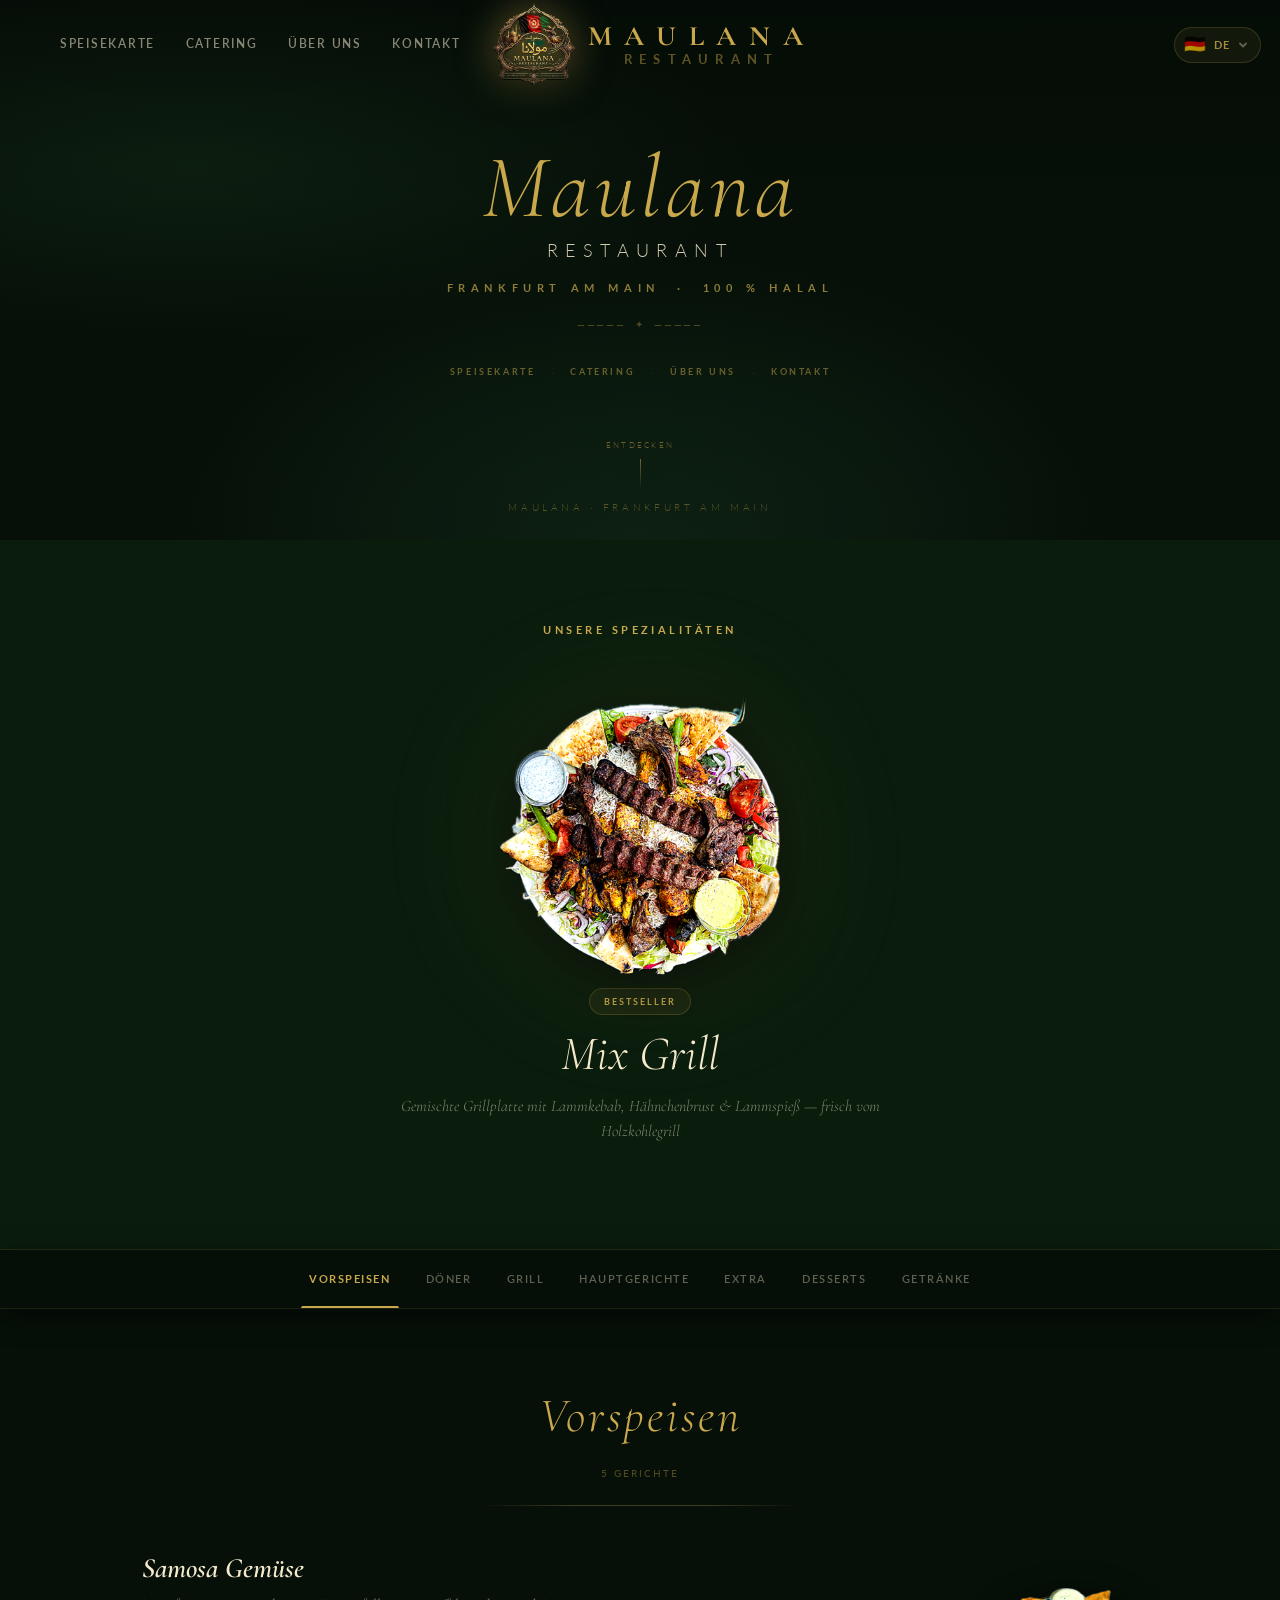
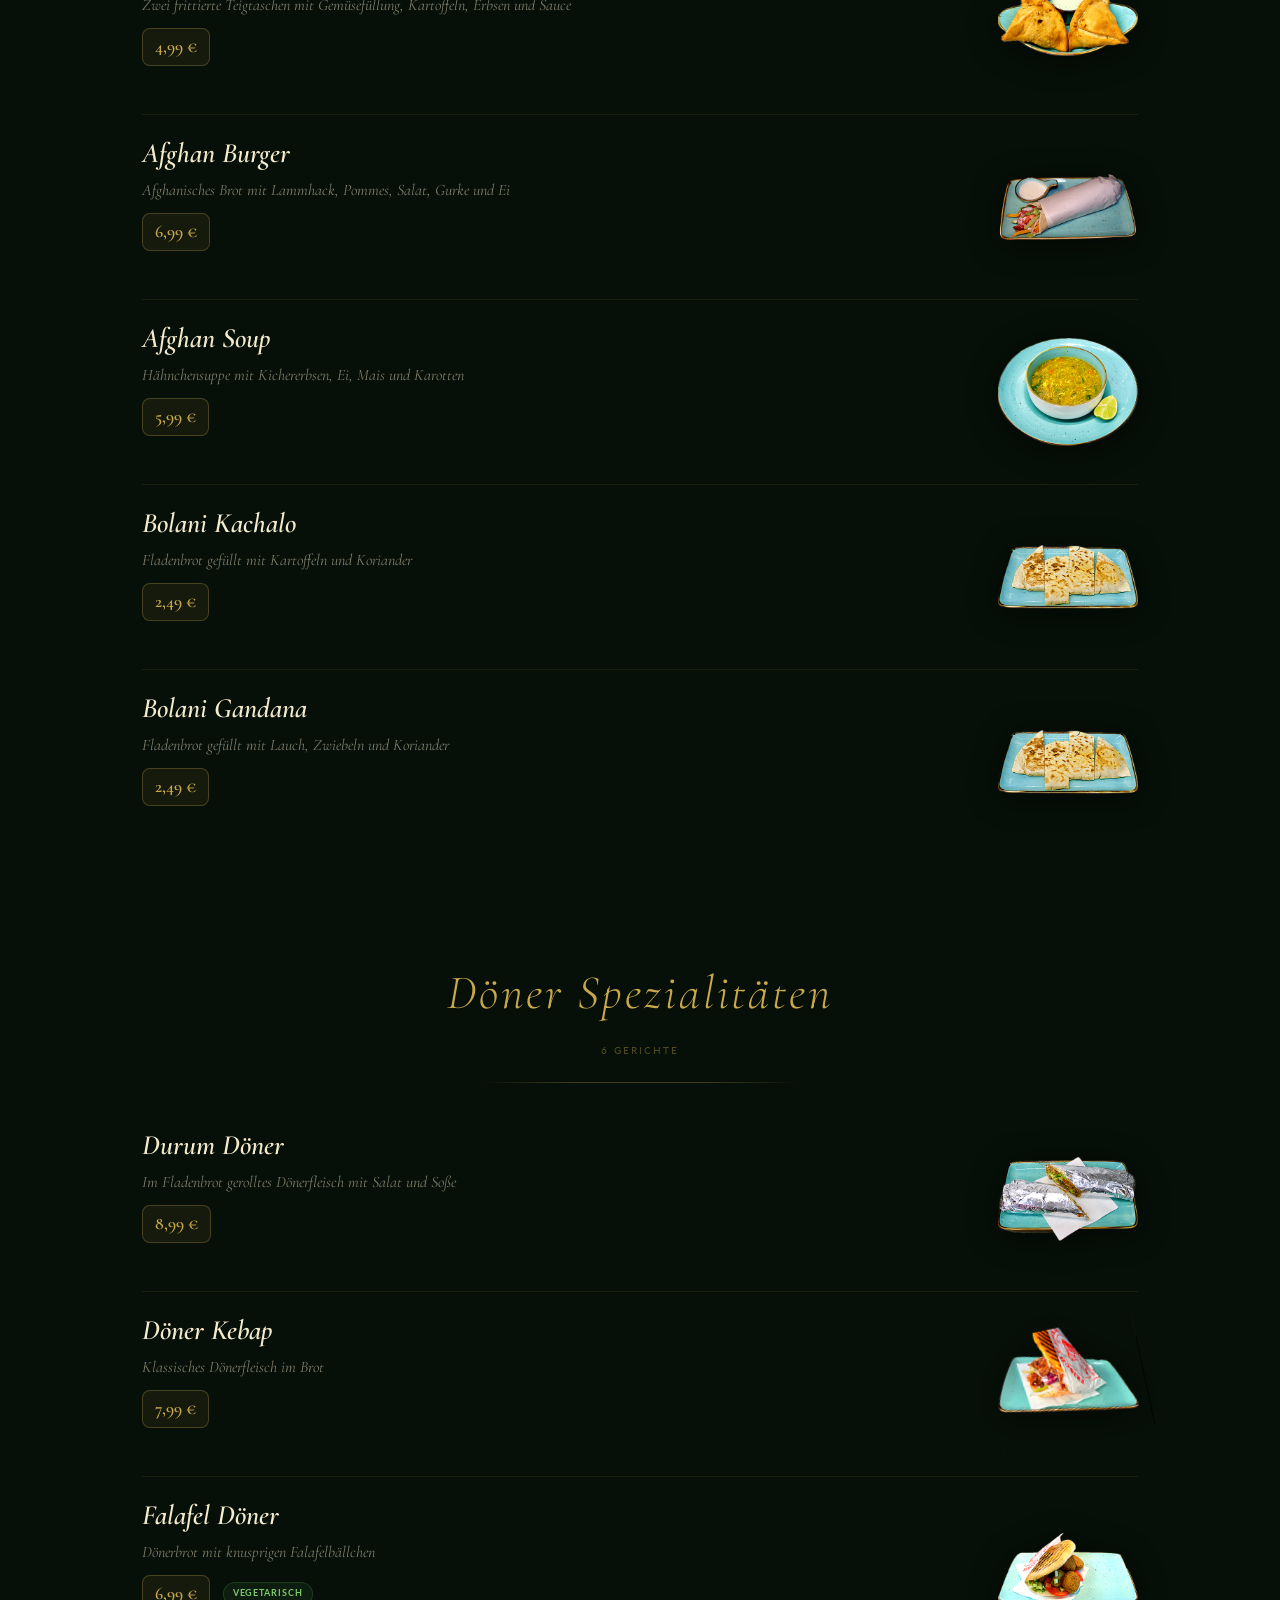
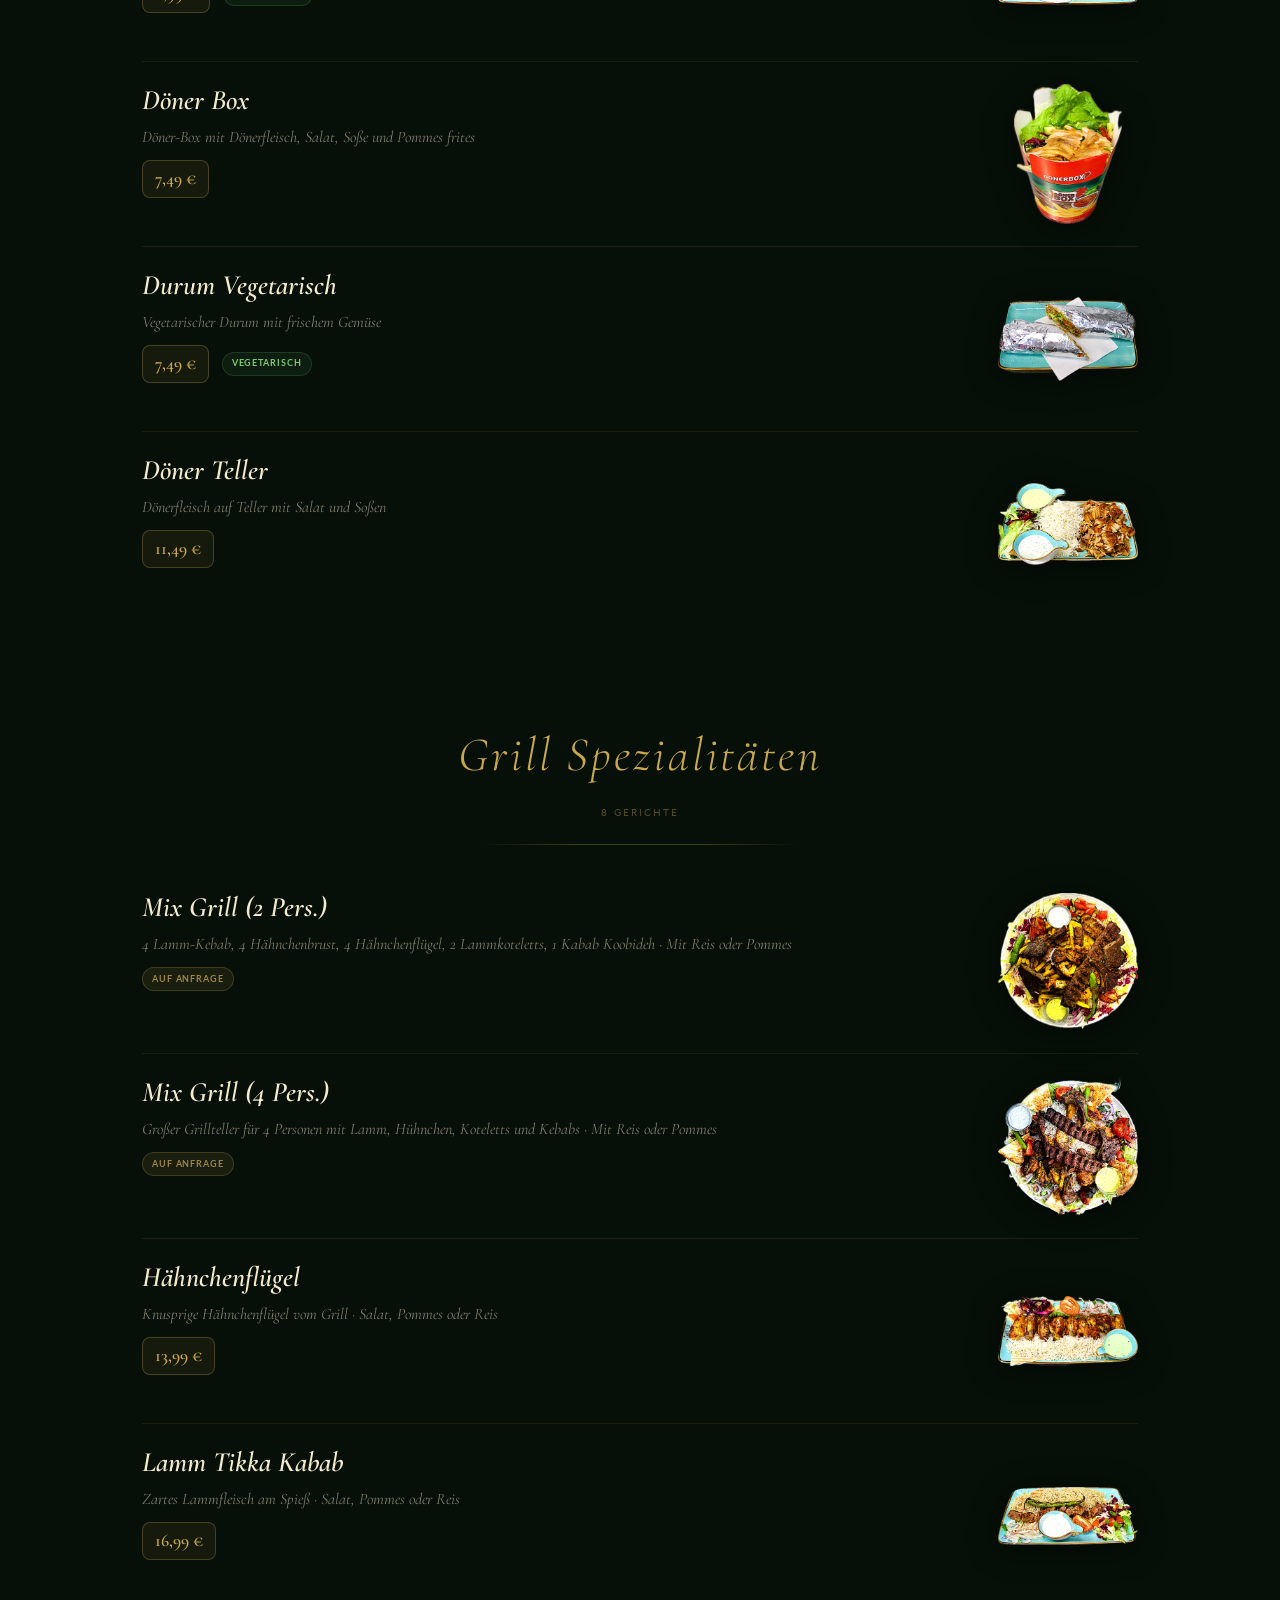
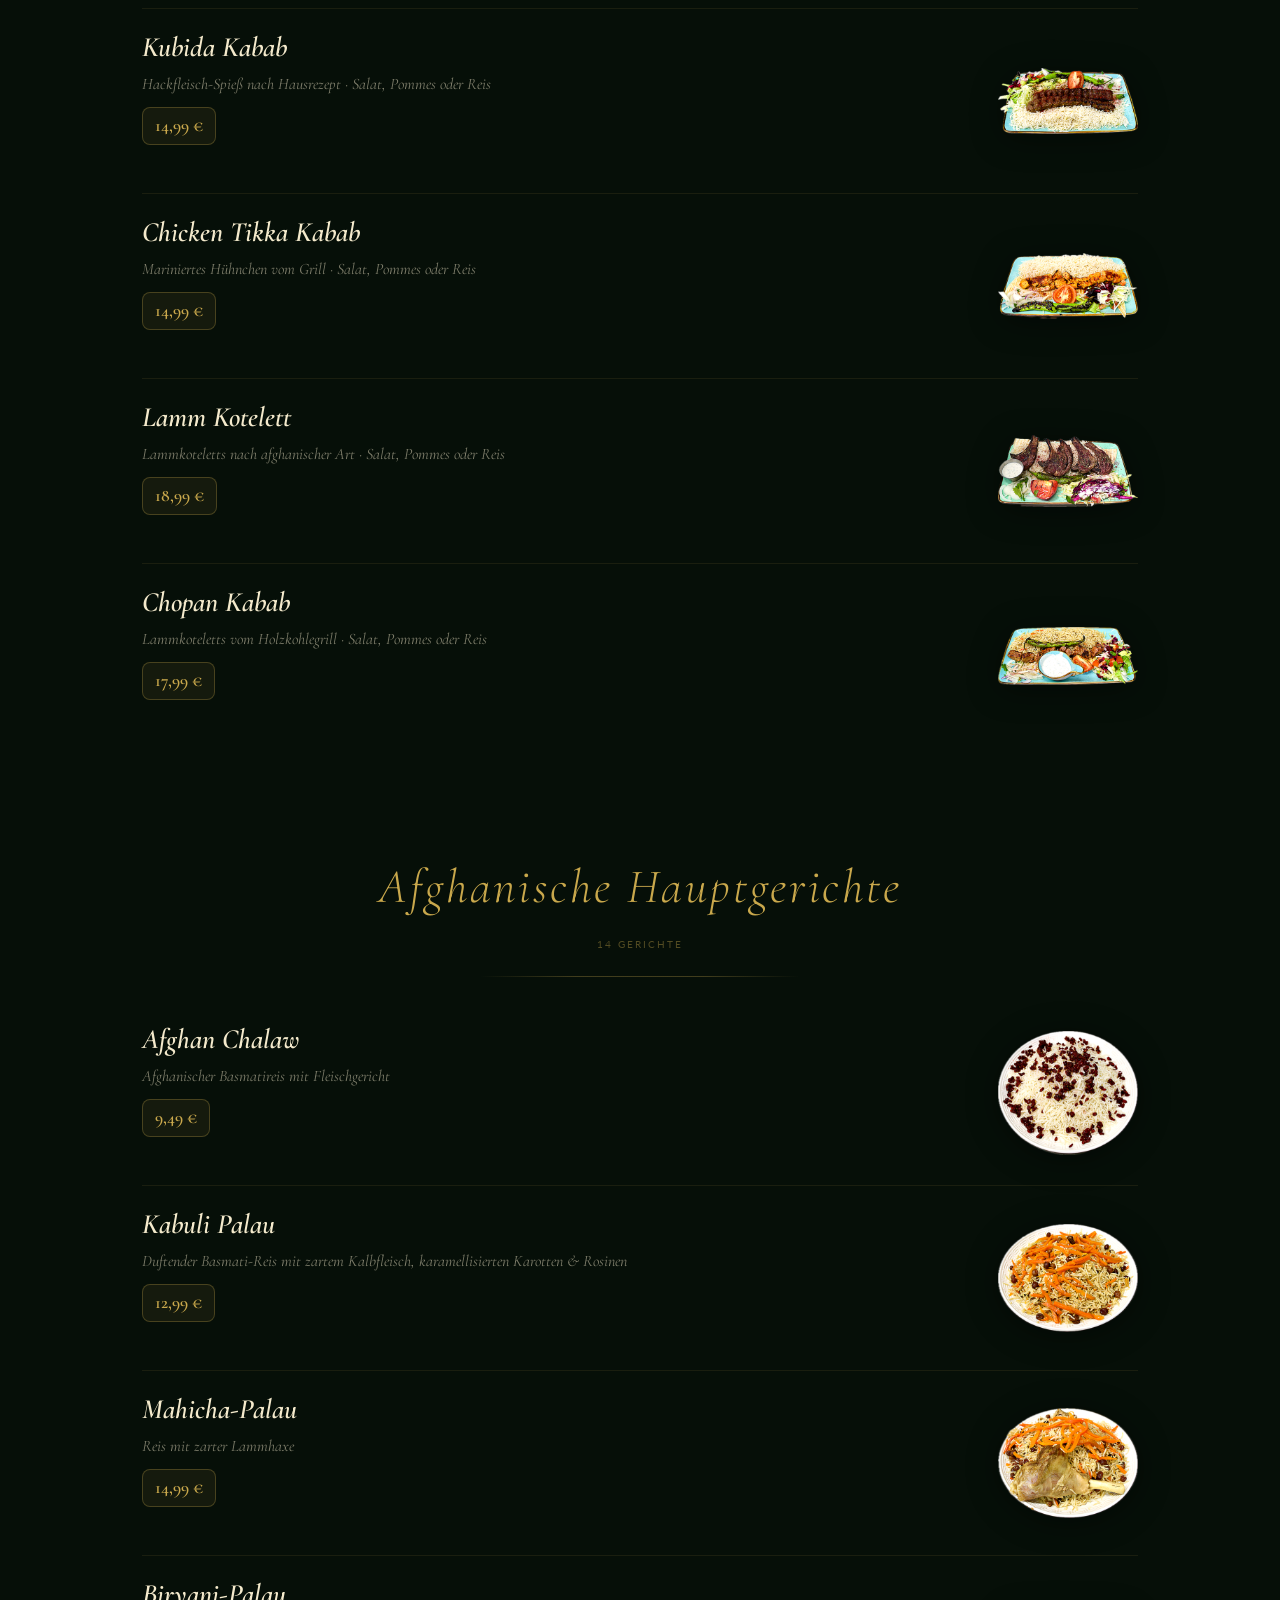
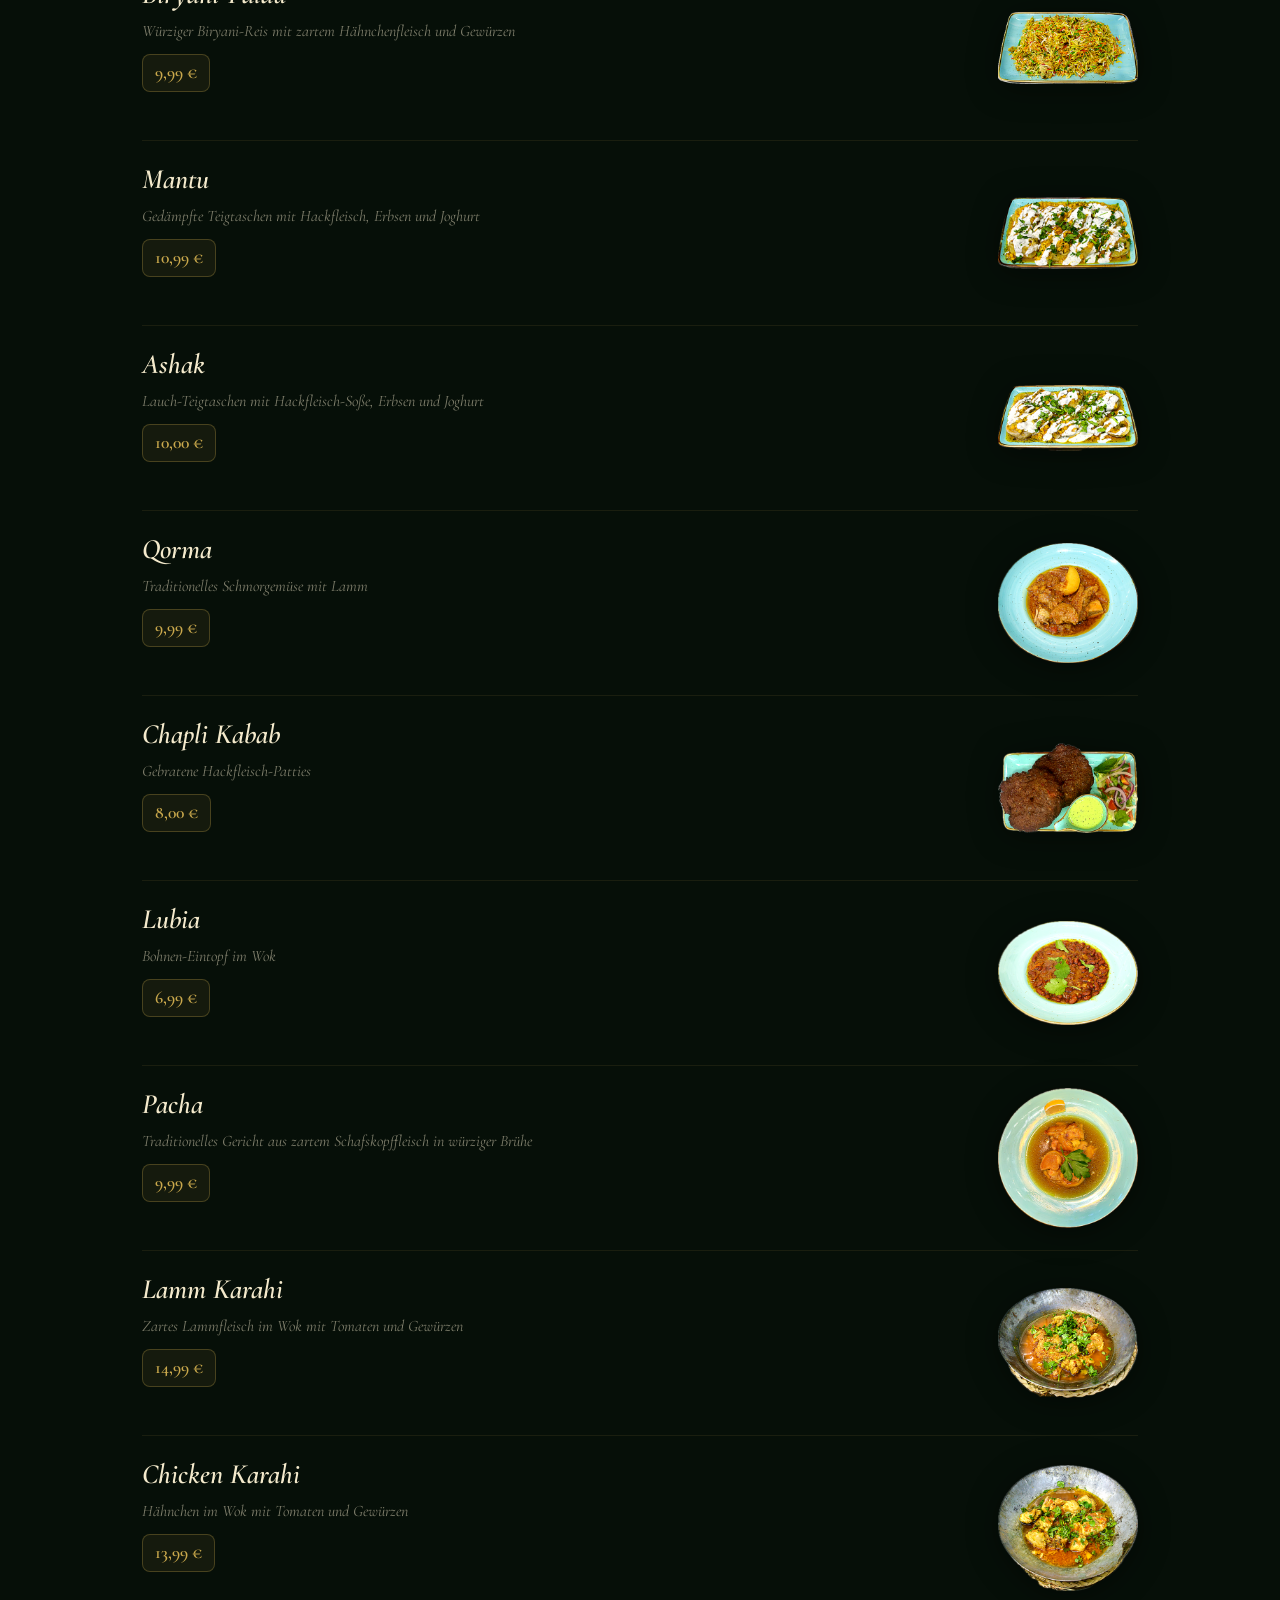
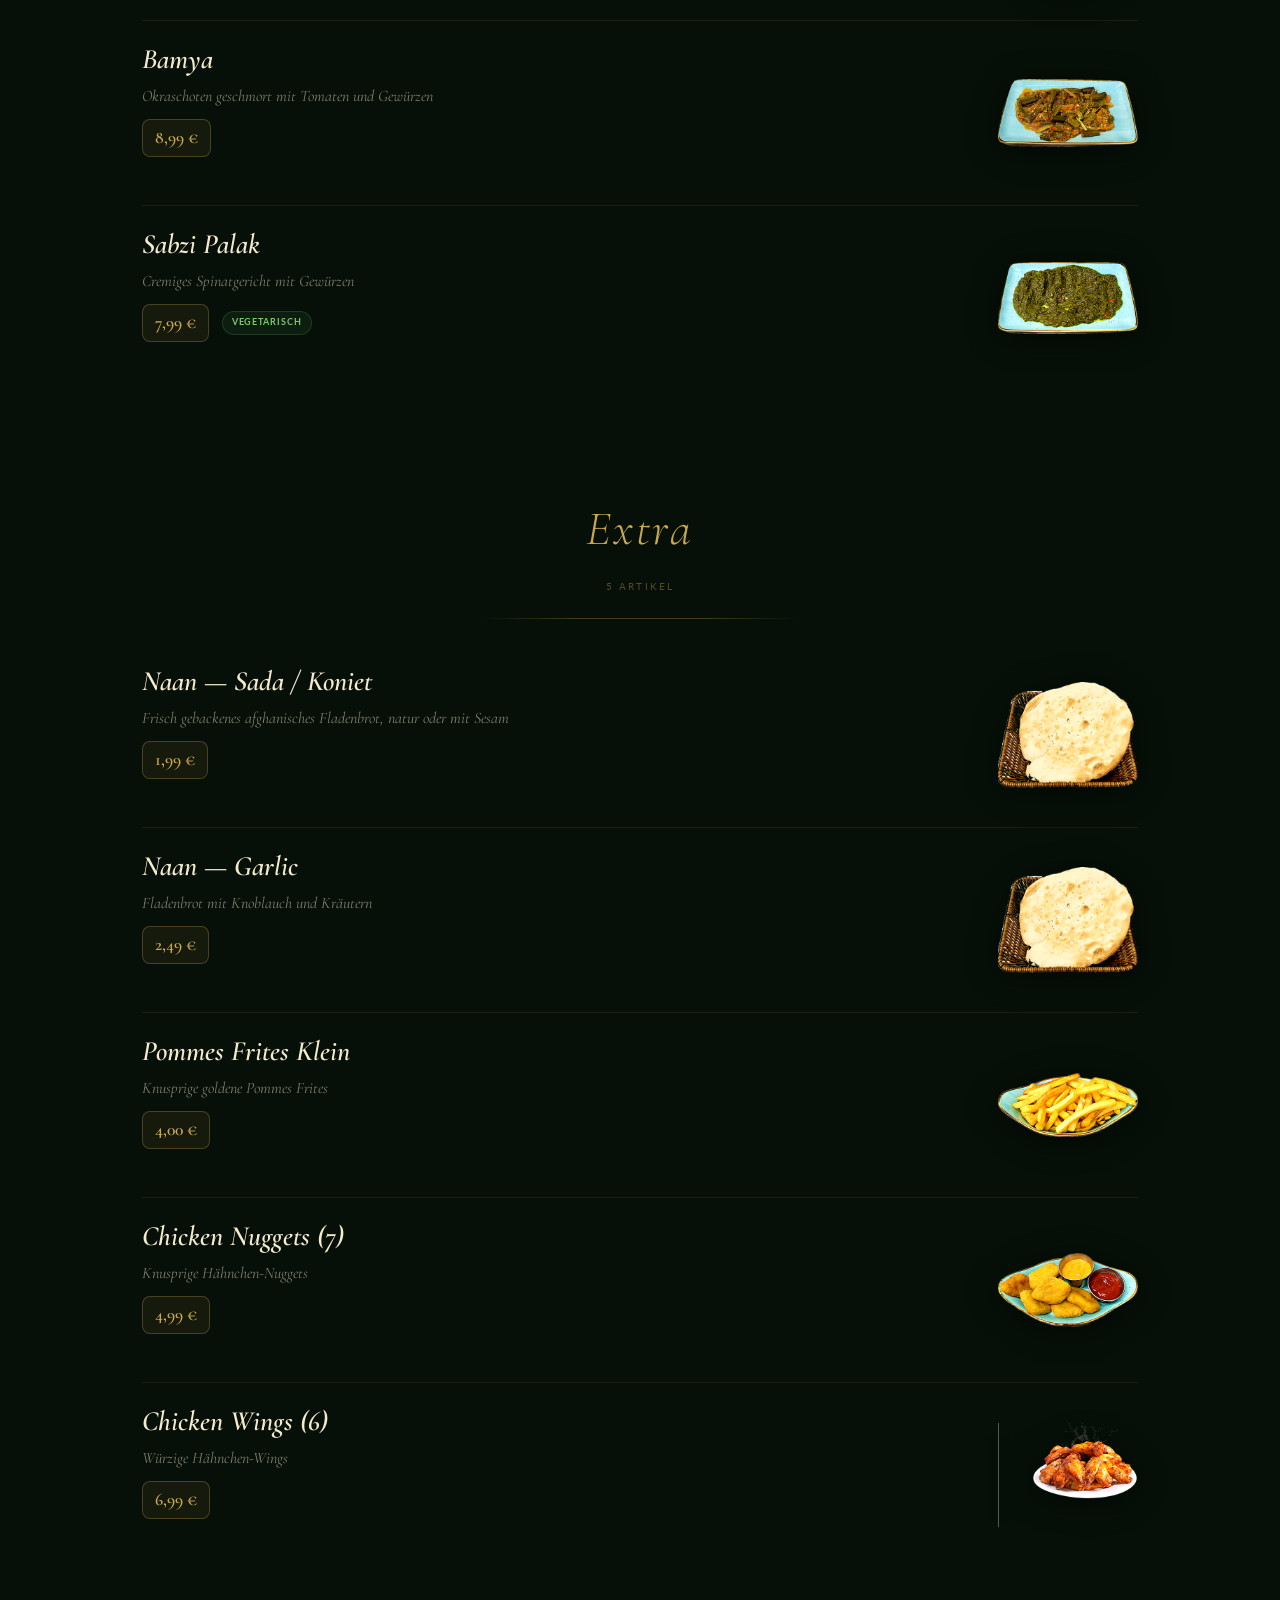
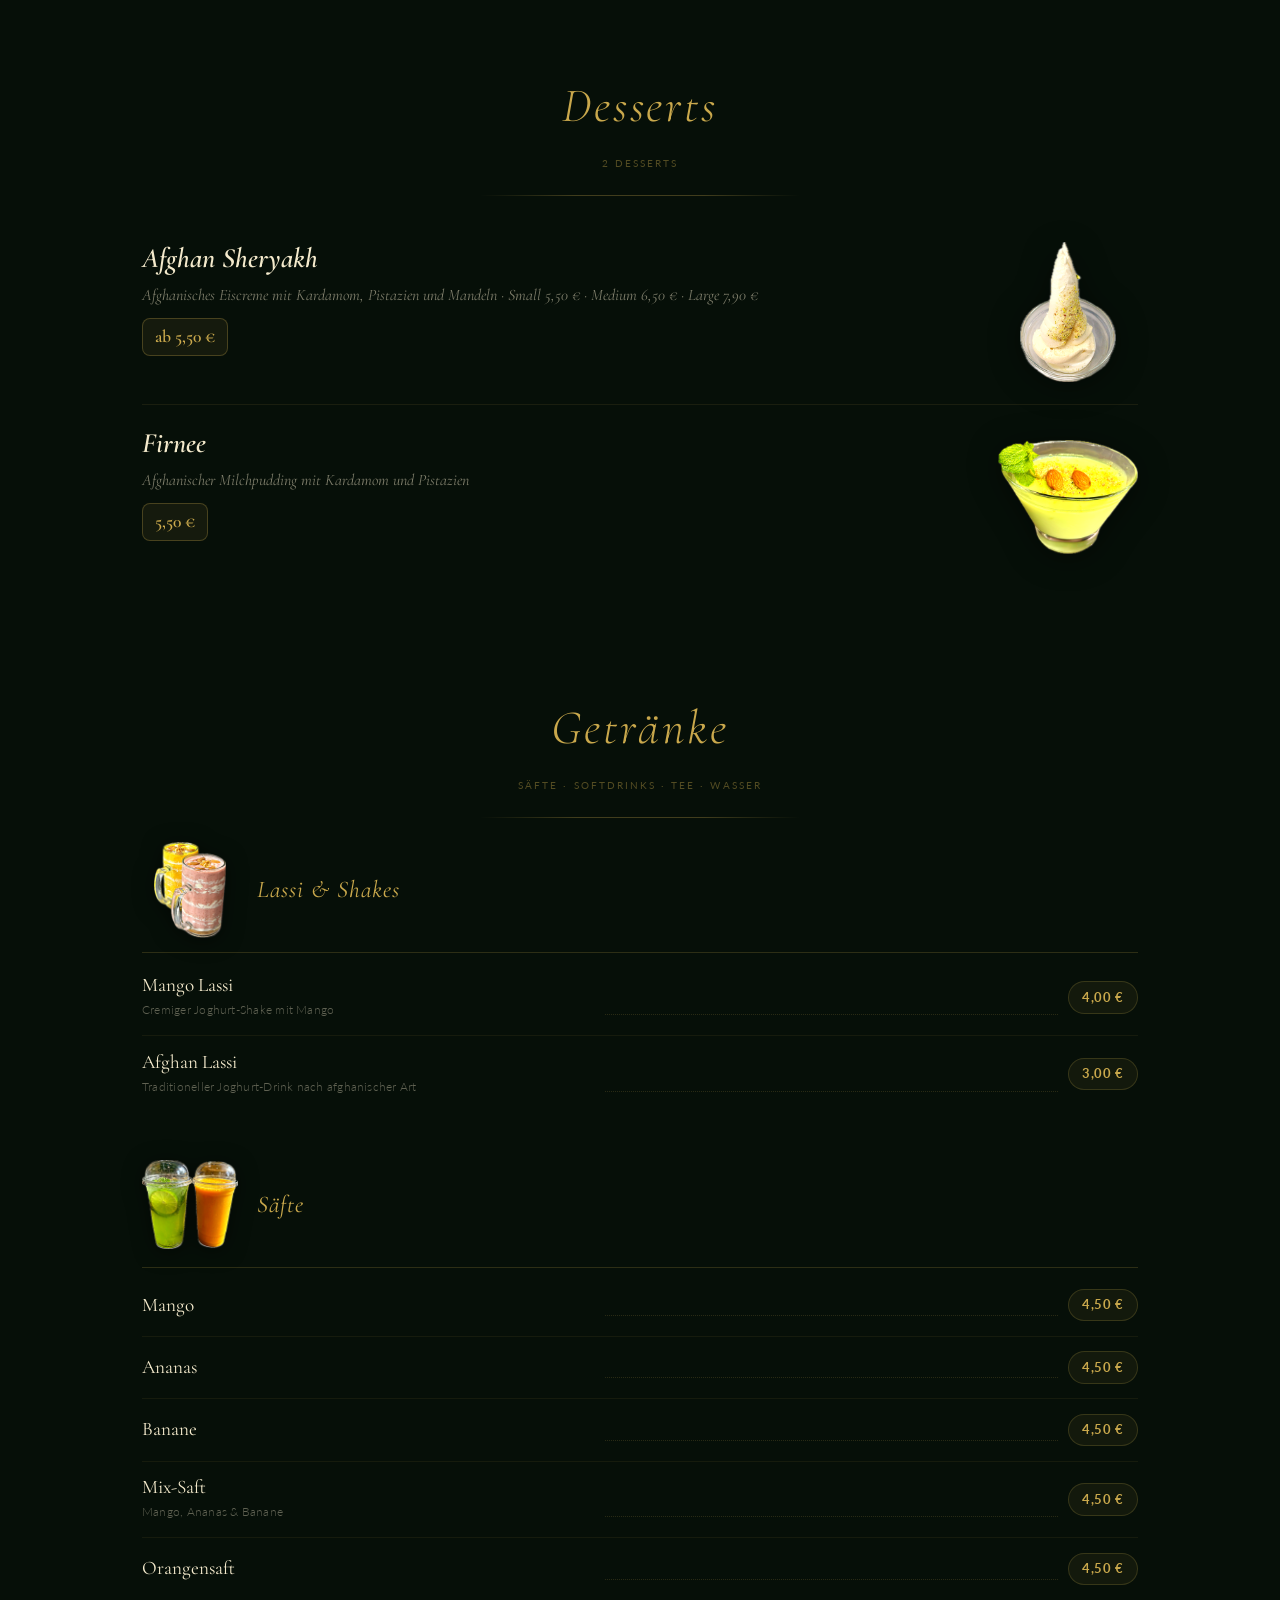
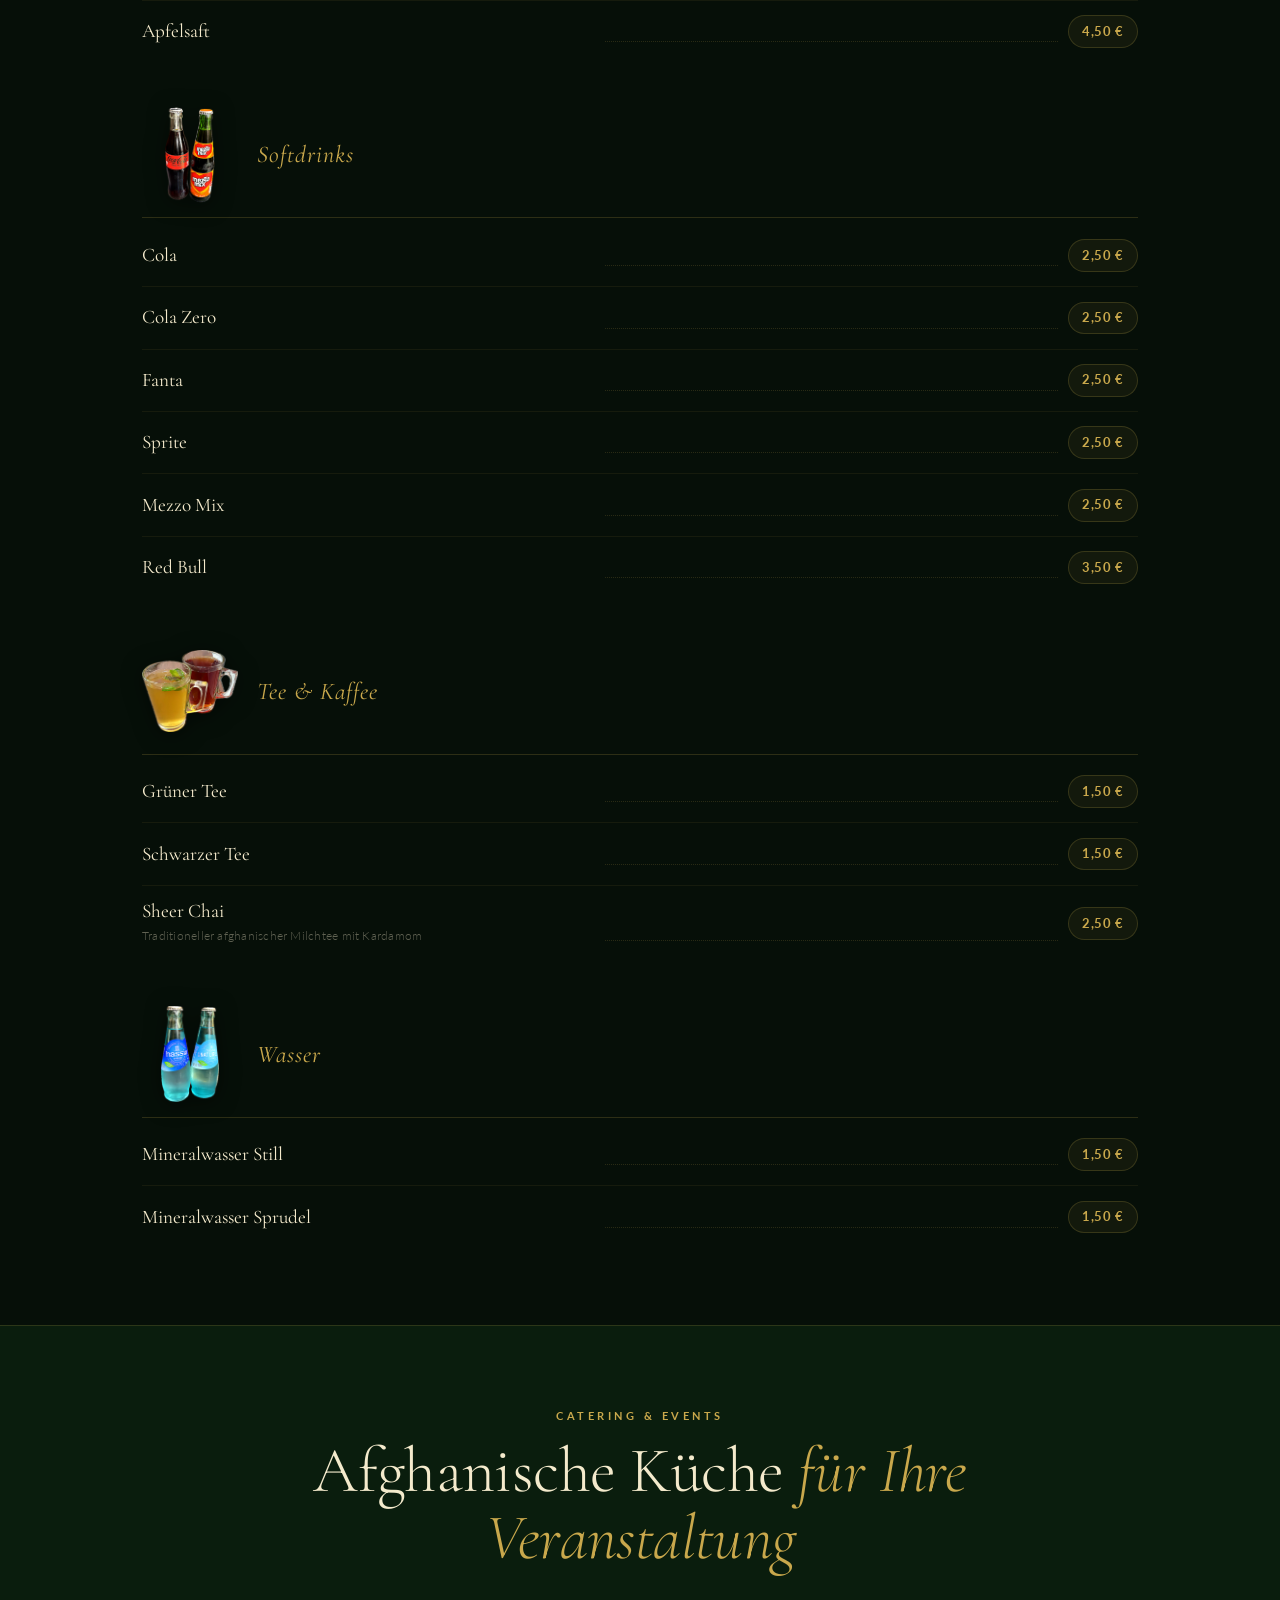
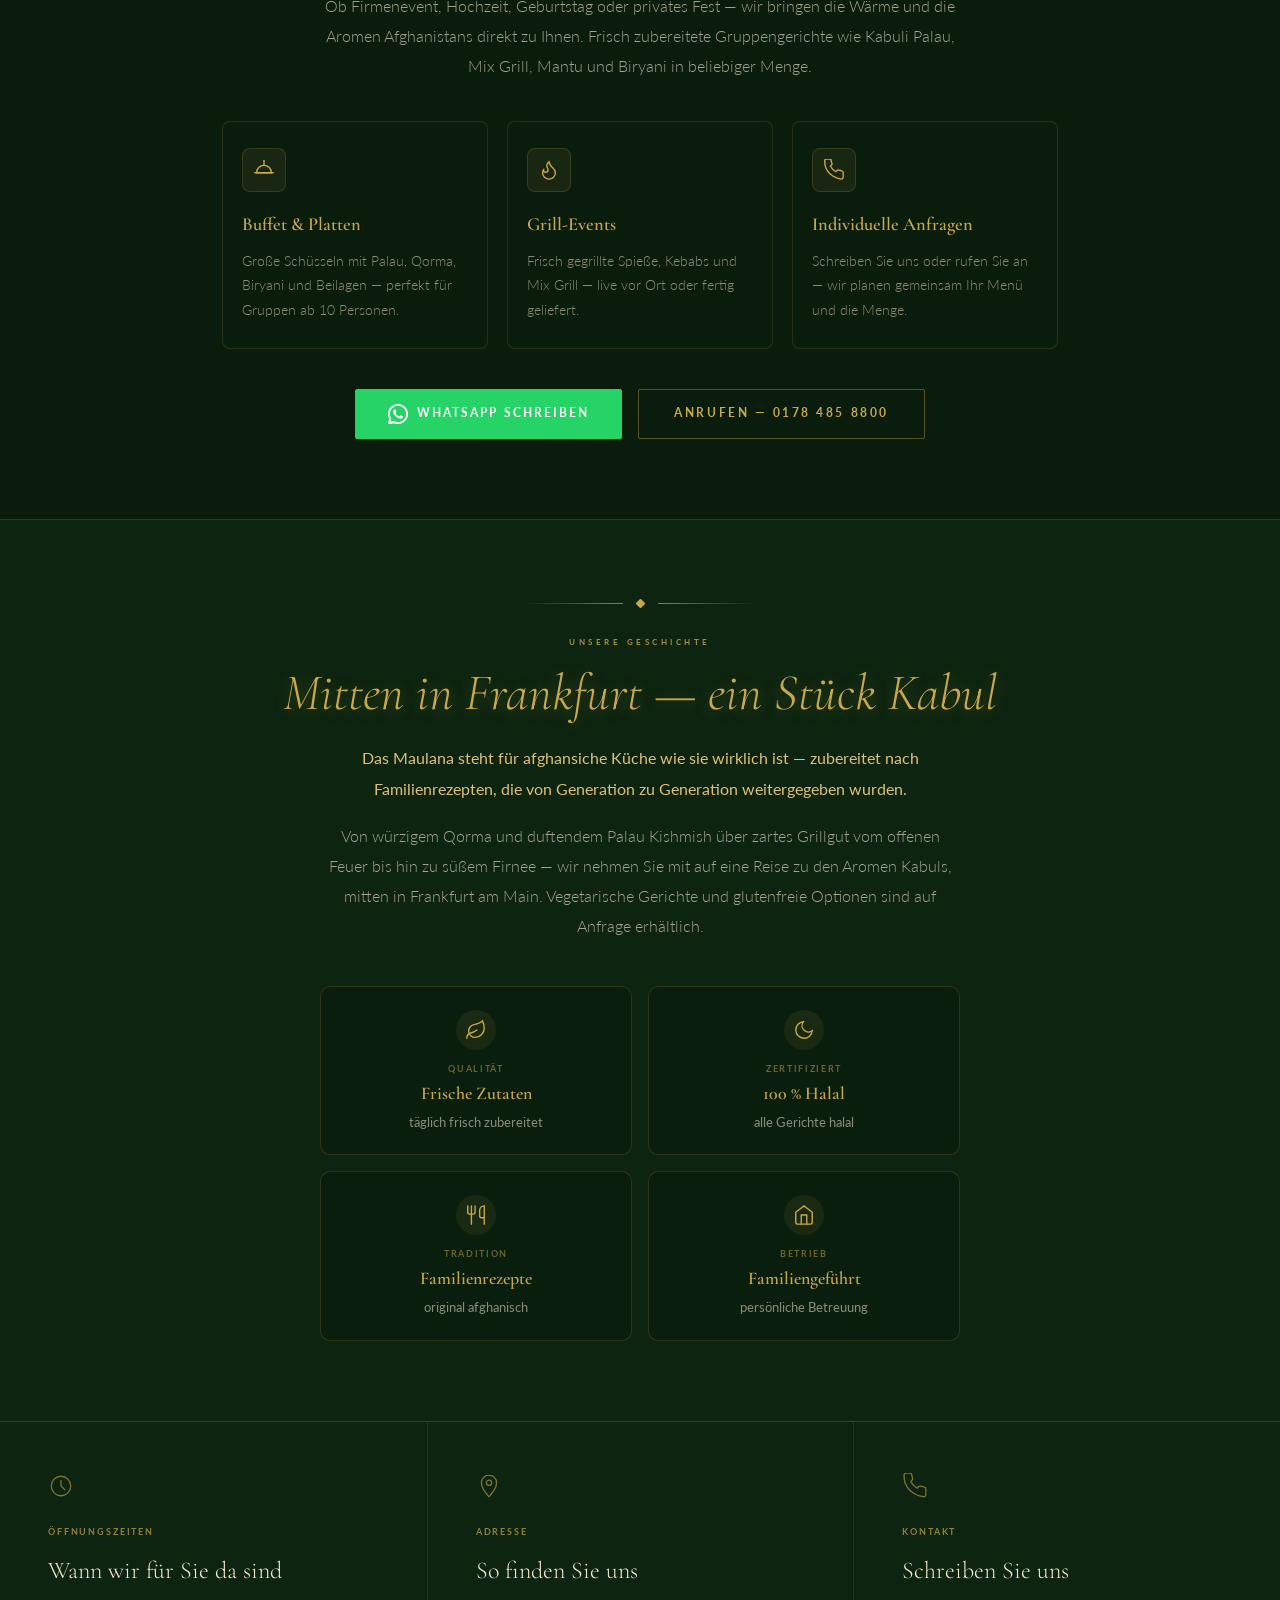
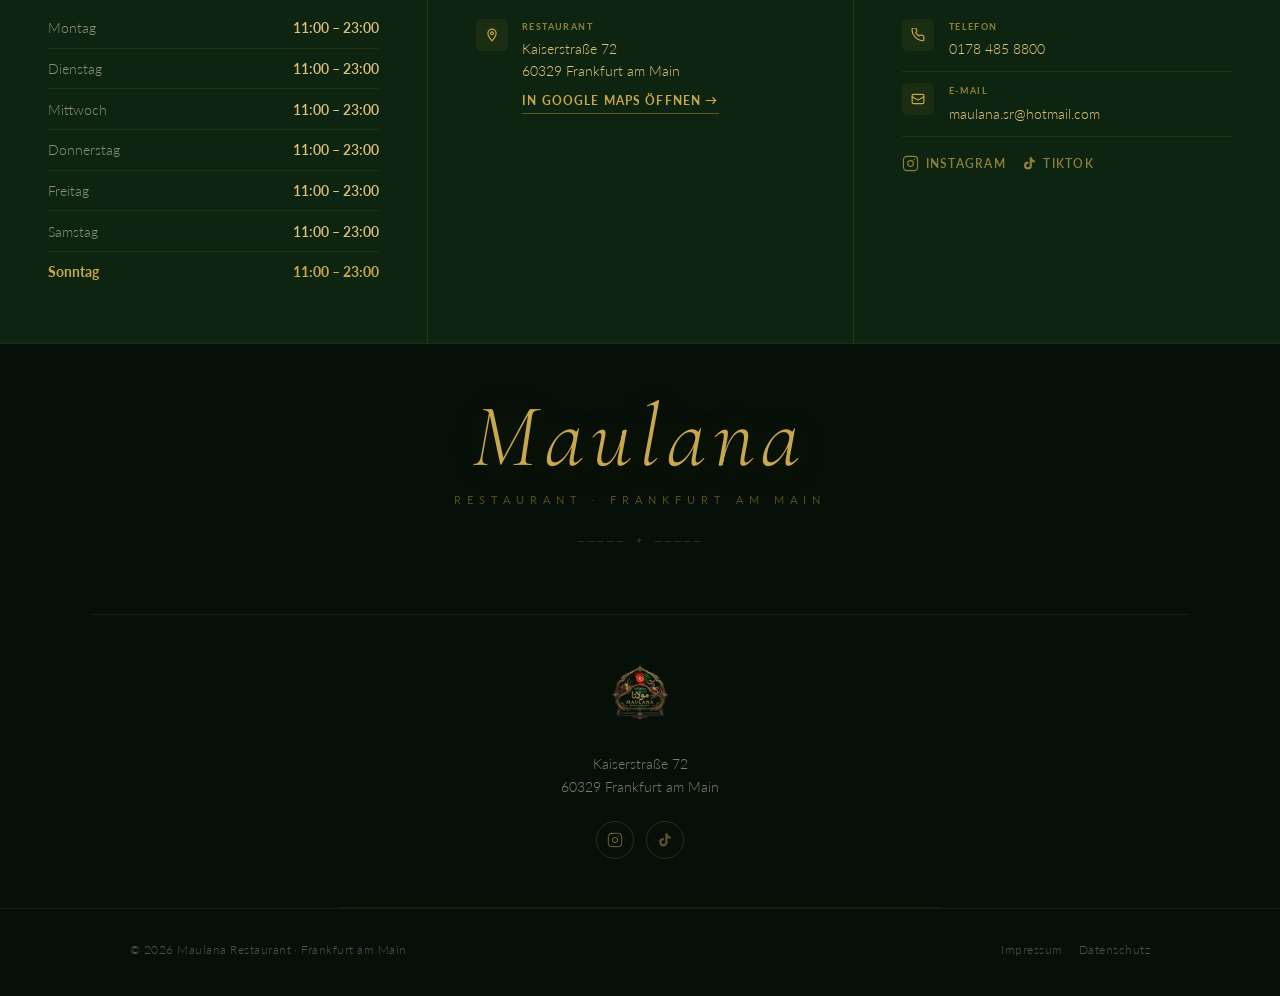
==== commit 1034a0e4: "Add OG/Twitter meta tags for social media sharing previews WhatsApp, iMessage, Facebook and Twitter " ====
--- a/index.html
+++ b/index.html
@@ -7,6 +7,16 @@
 <title>Maulana · Afghanische Küche · Frankfurt</title>
 <meta name="description" content="Maulana Restaurant – Authentische afghanische Küche in Frankfurt. 100 % Halal, täglich frisch. Tel: 0178 4858800">
 <meta name="theme-color" content="#060f08">
+<meta property="og:type" content="restaurant">
+<meta property="og:title" content="Maulana · Afghanische Küche · Frankfurt">
+<meta property="og:description" content="Authentische afghanische Küche in Frankfurt am Main. Kabuli Palau, Mix Grill, Mantu & mehr. 100 % Halal · täglich 11–23 Uhr.">
+<meta property="og:image" content="https://maulana-restaurant.de/images/mix_grill_4.png">
+<meta property="og:url" content="https://maulana-restaurant.de/">
+<meta property="og:site_name" content="Maulana Restaurant Frankfurt">
+<meta name="twitter:card" content="summary_large_image">
+<meta name="twitter:title" content="Maulana · Afghanische Küche · Frankfurt">
+<meta name="twitter:description" content="Authentische afghanische Küche in Frankfurt. 100 % Halal · täglich 11–23 Uhr.">
+<meta name="twitter:image" content="https://maulana-restaurant.de/images/mix_grill_4.png">
 <link rel="icon" type="image/png" href="images/logo.png">
 <link rel="apple-touch-icon" href="images/logo.png">
 <link rel="preconnect" href="https://fonts.googleapis.com">
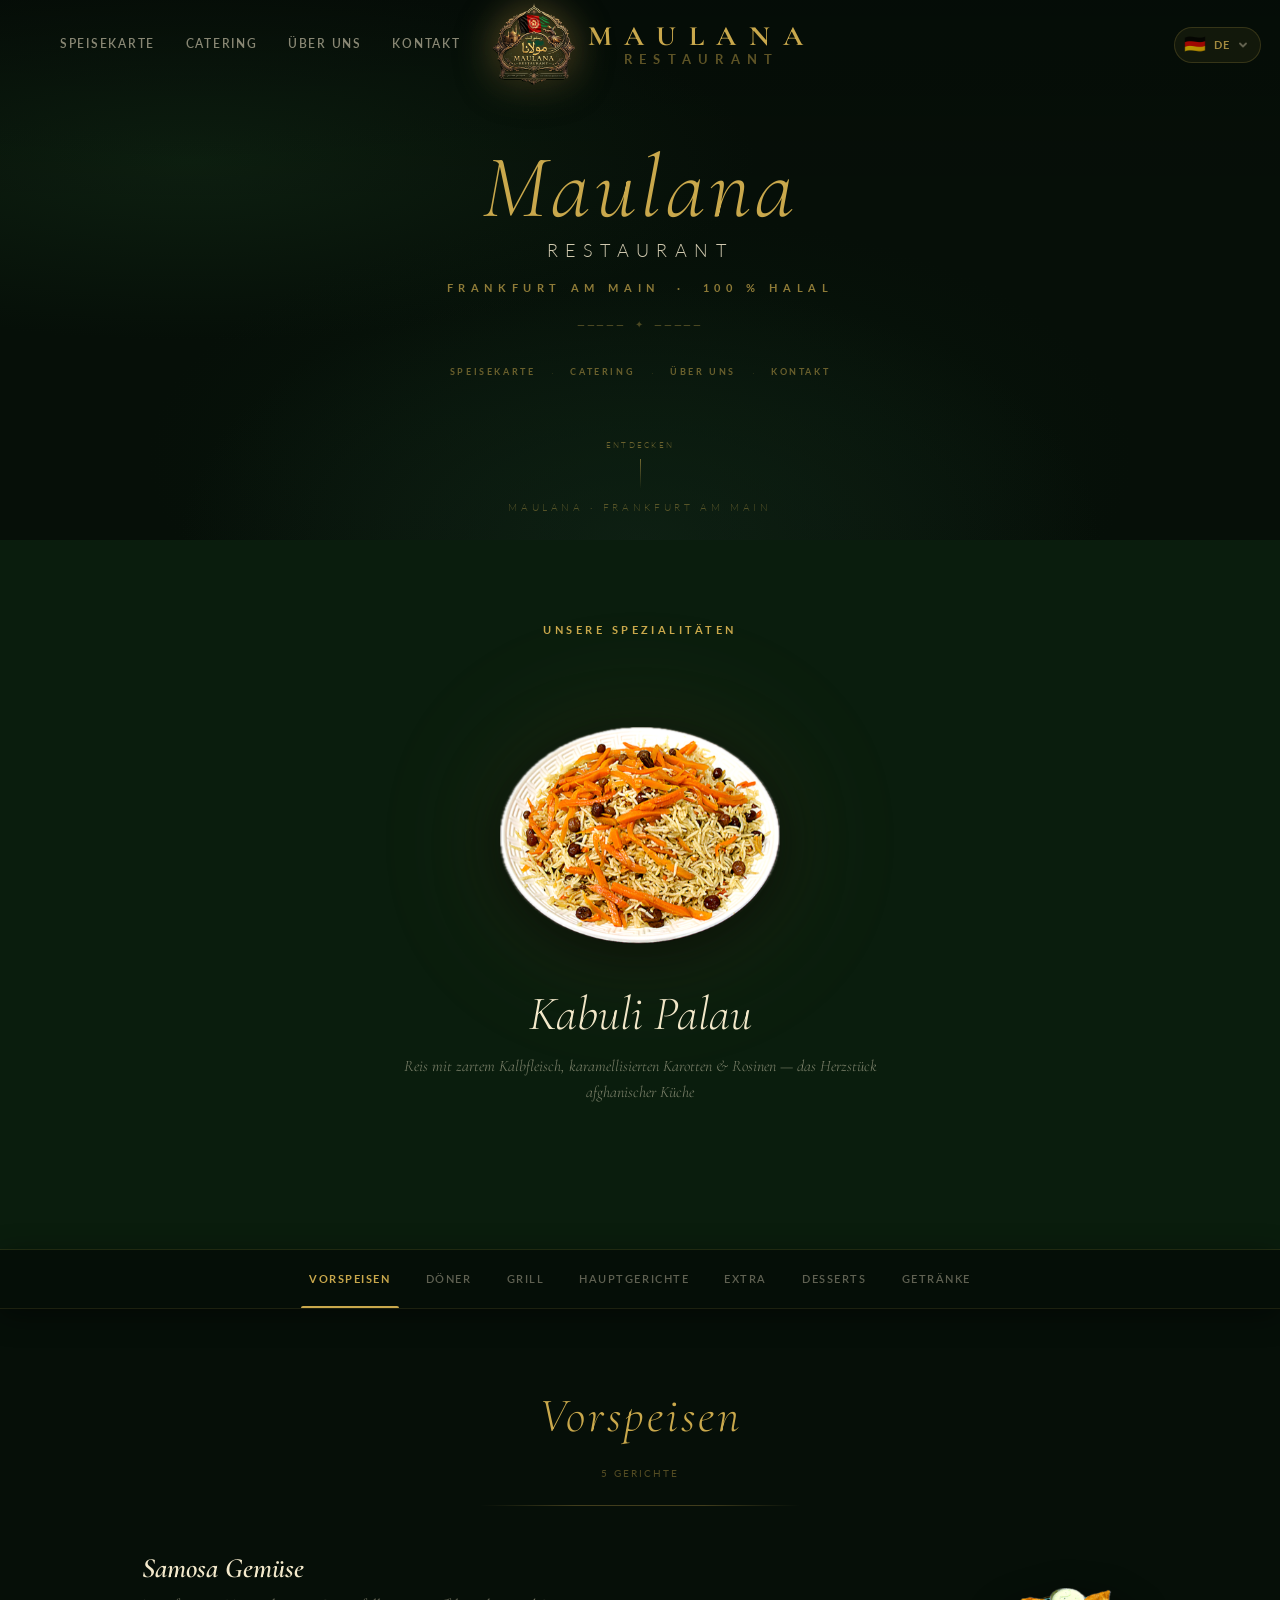
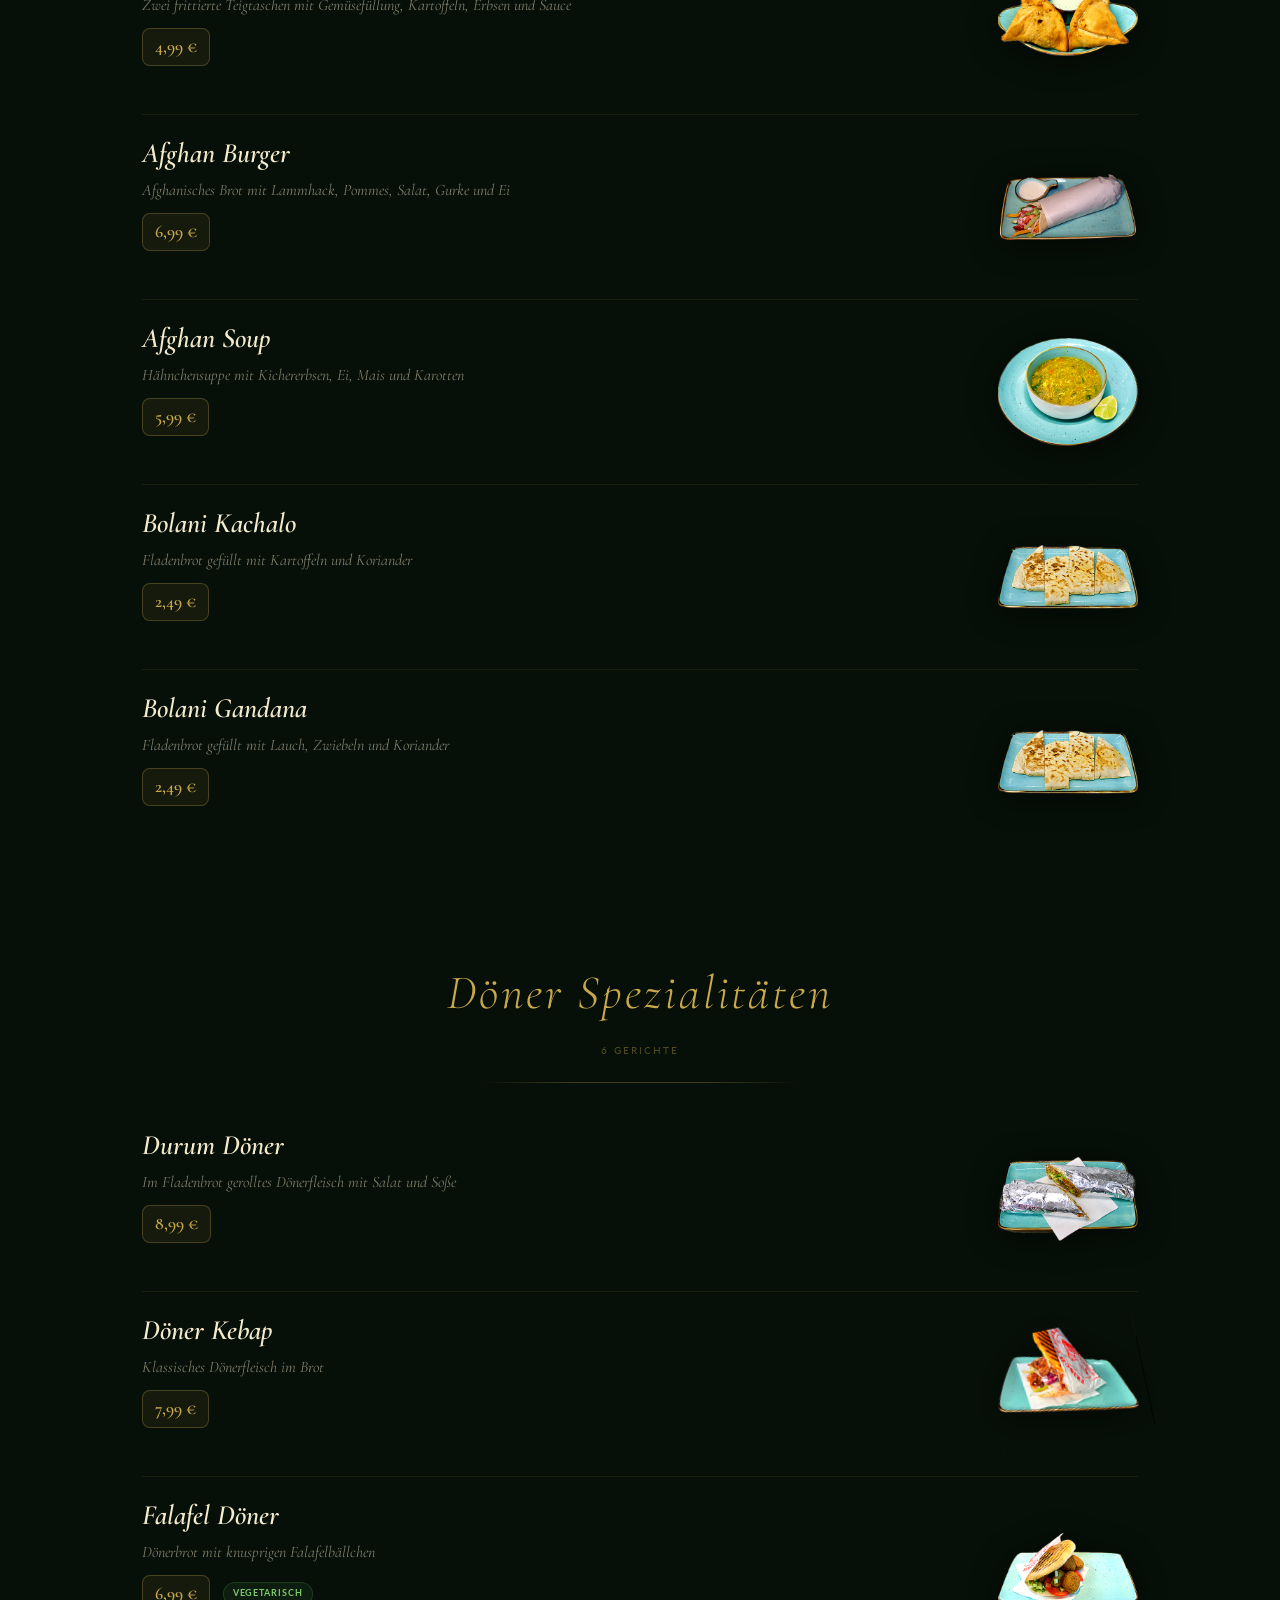
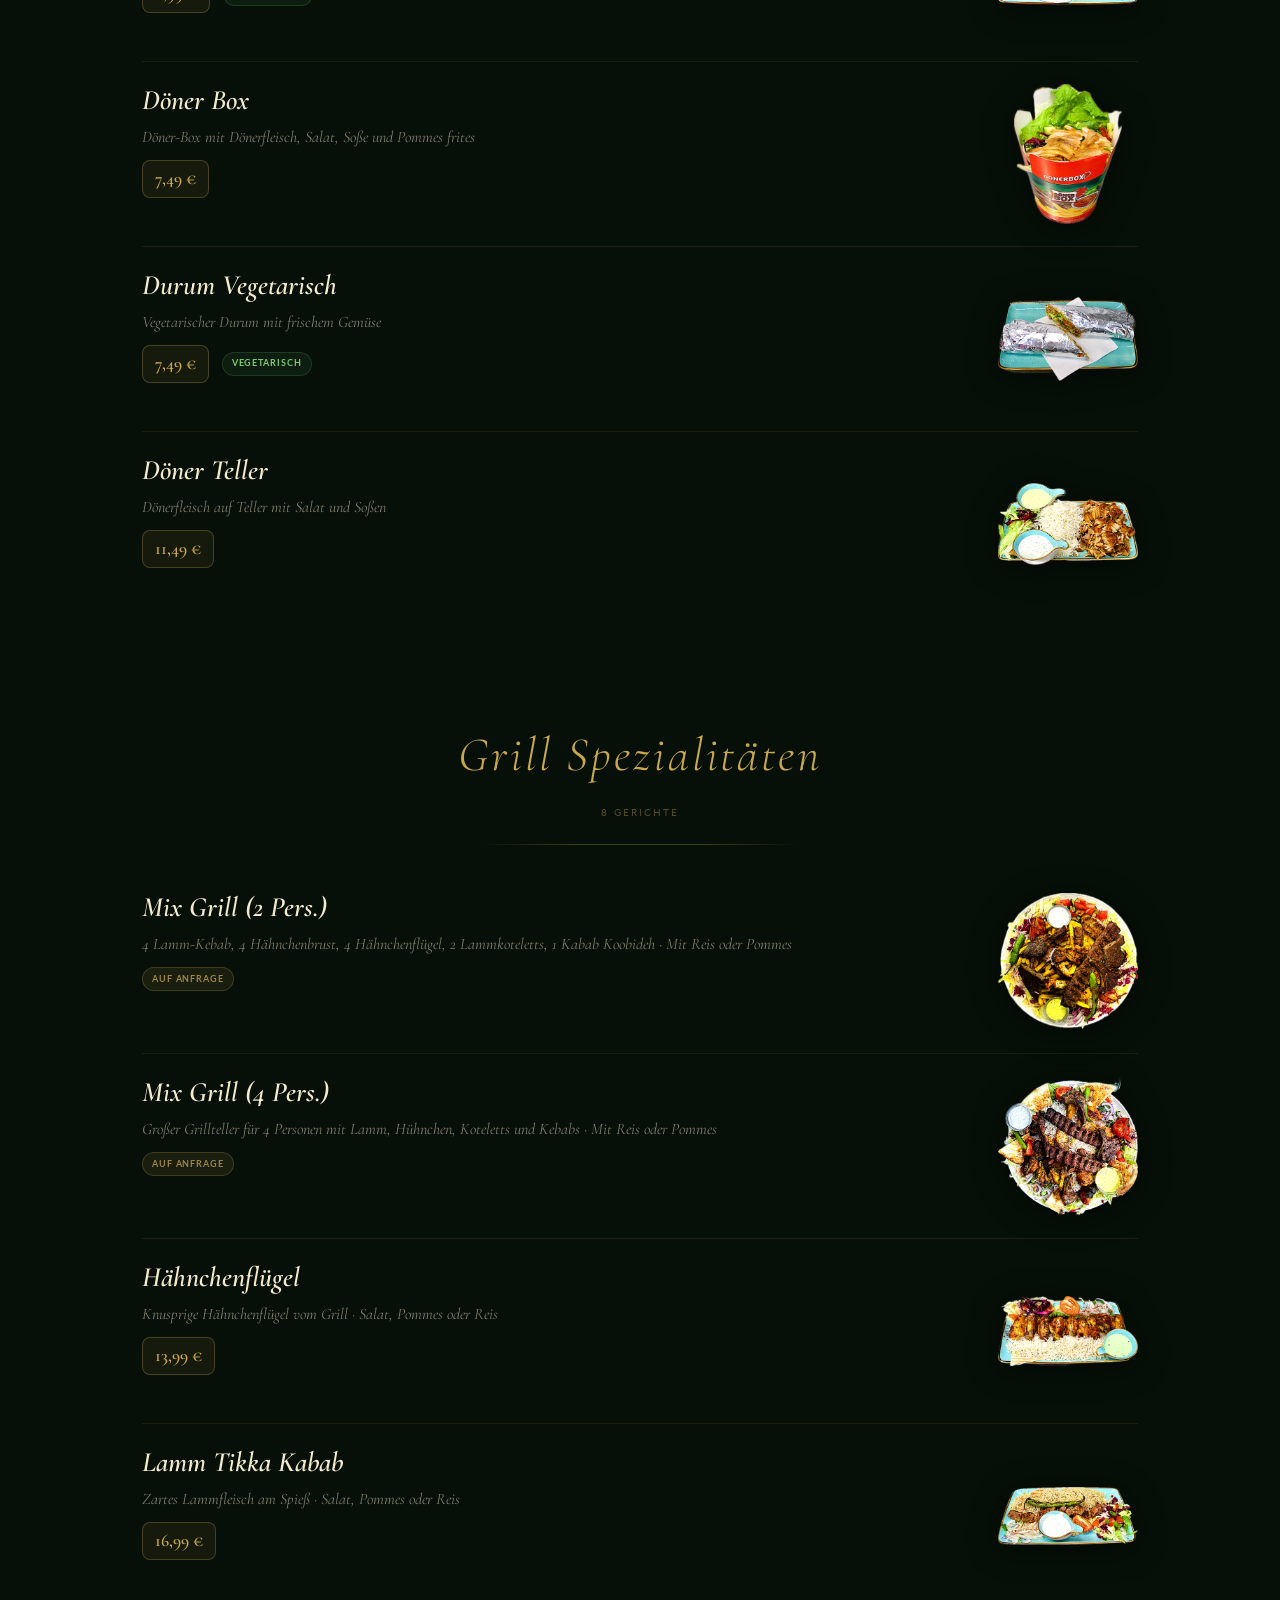
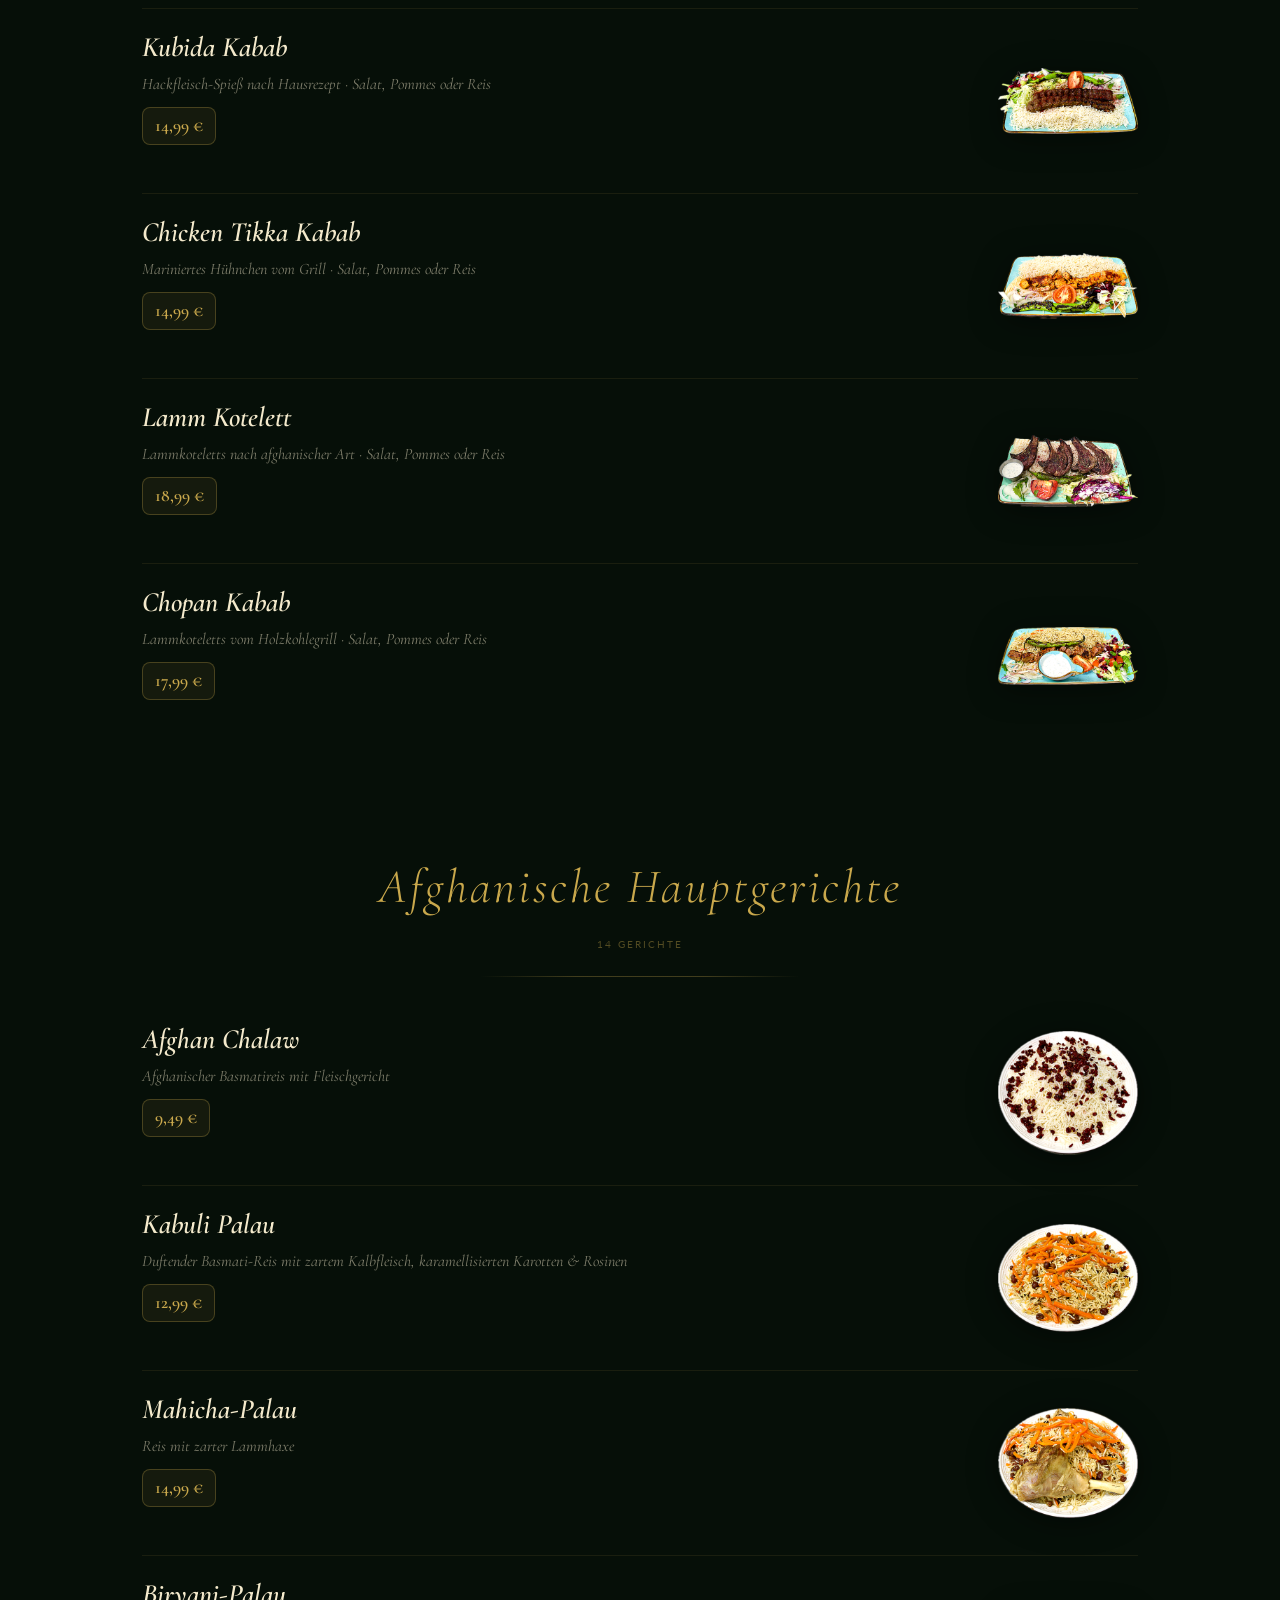
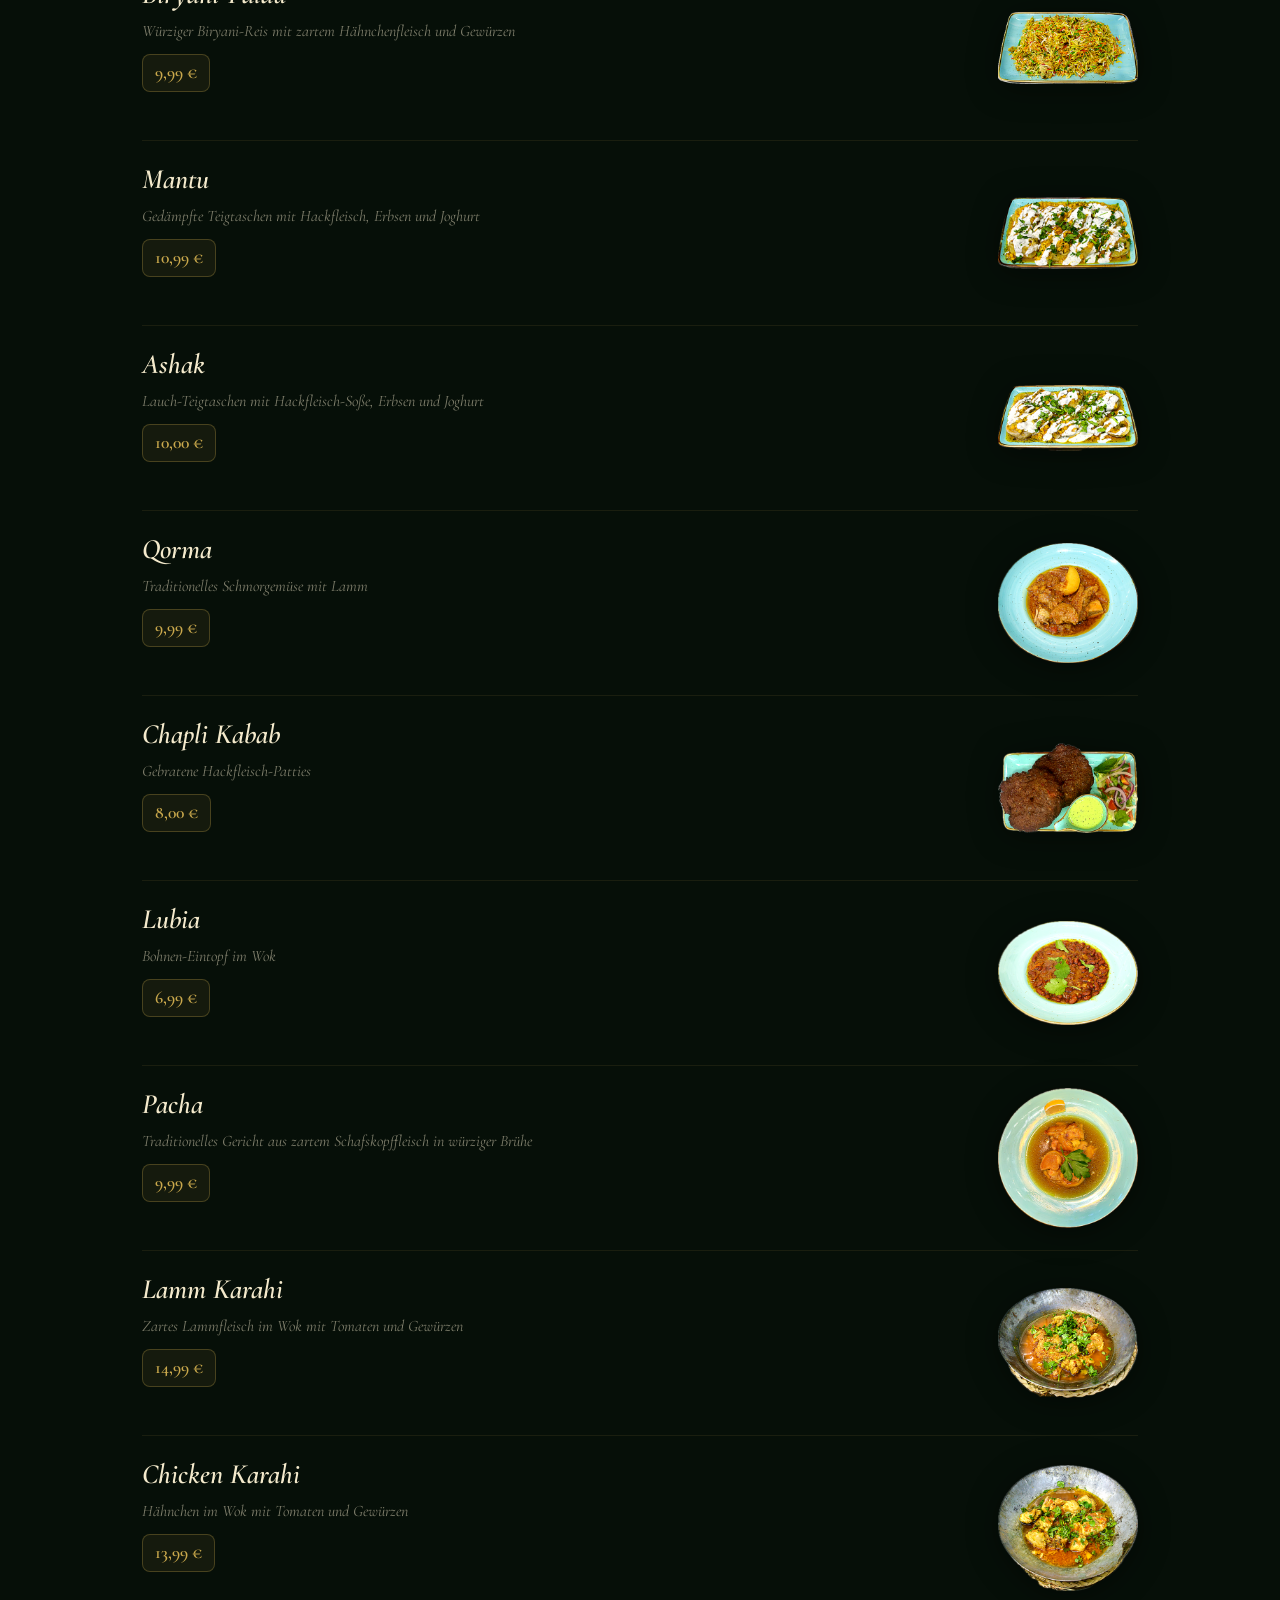
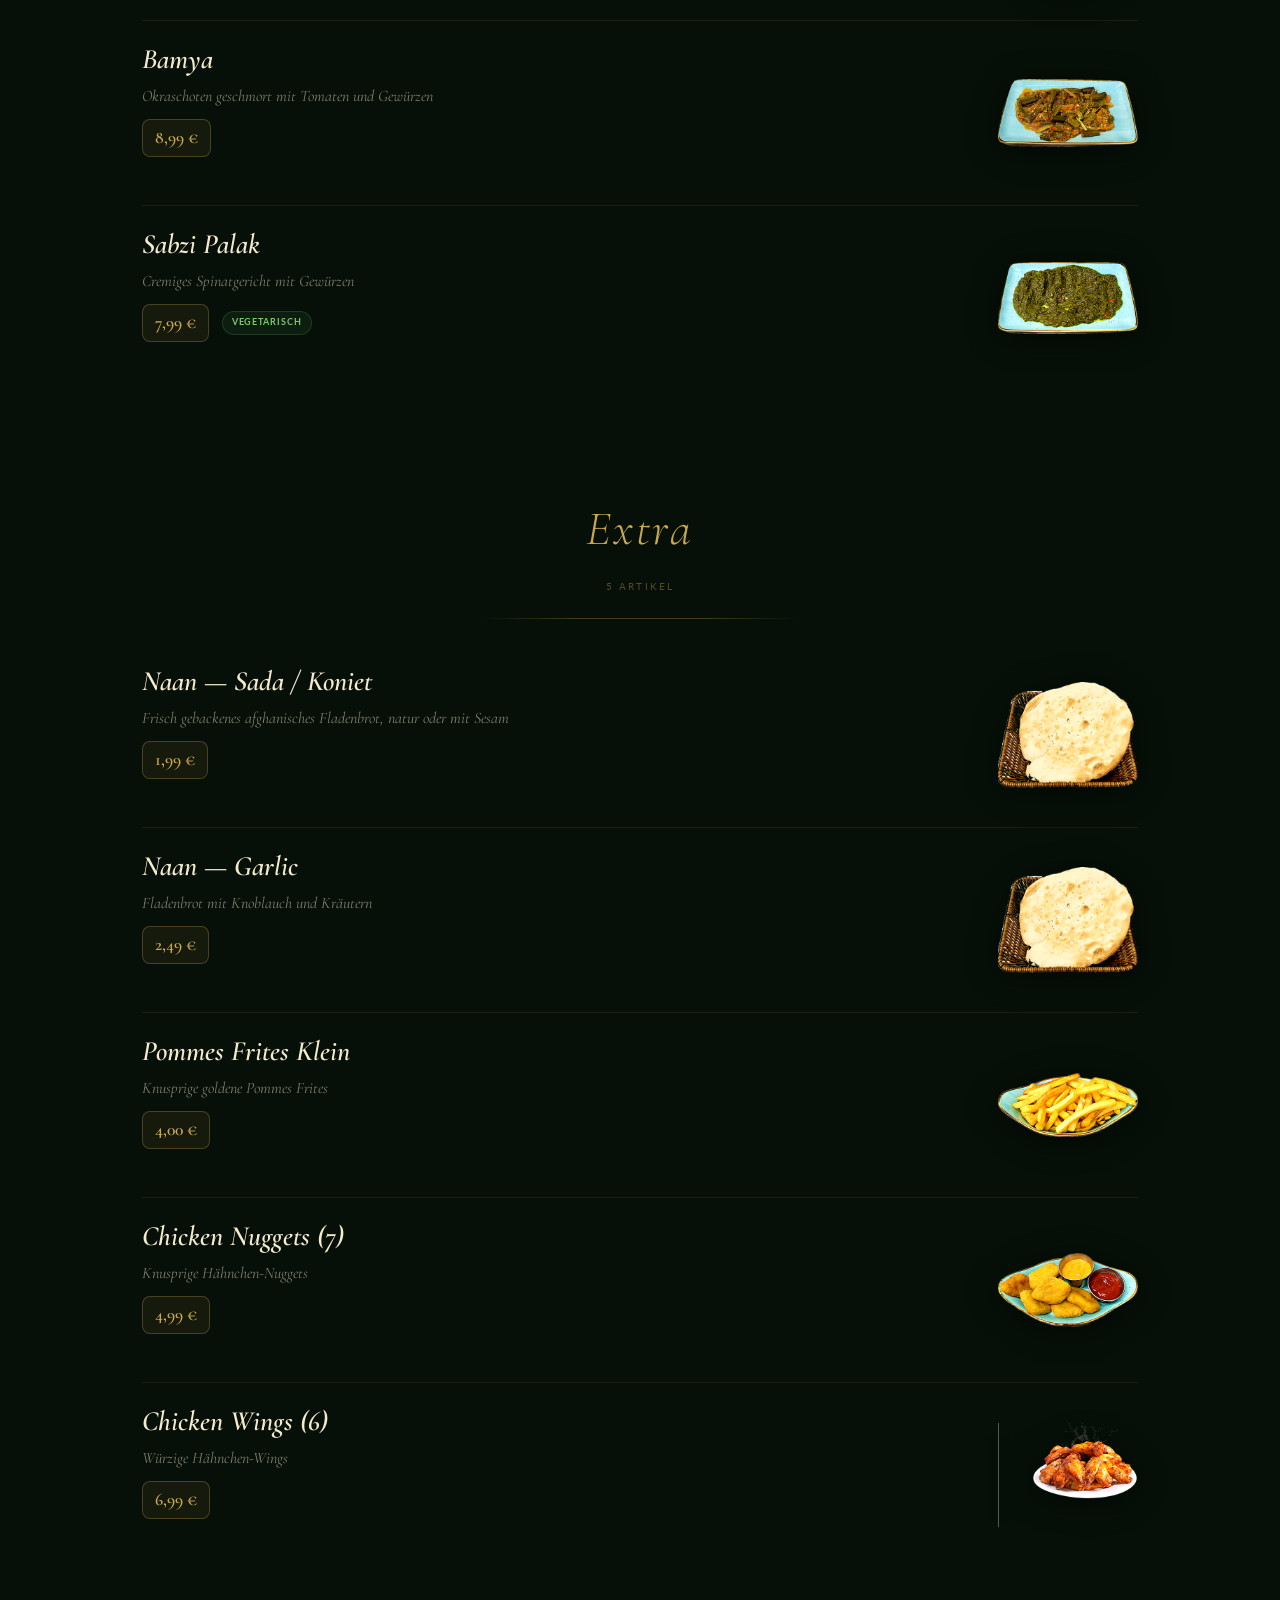
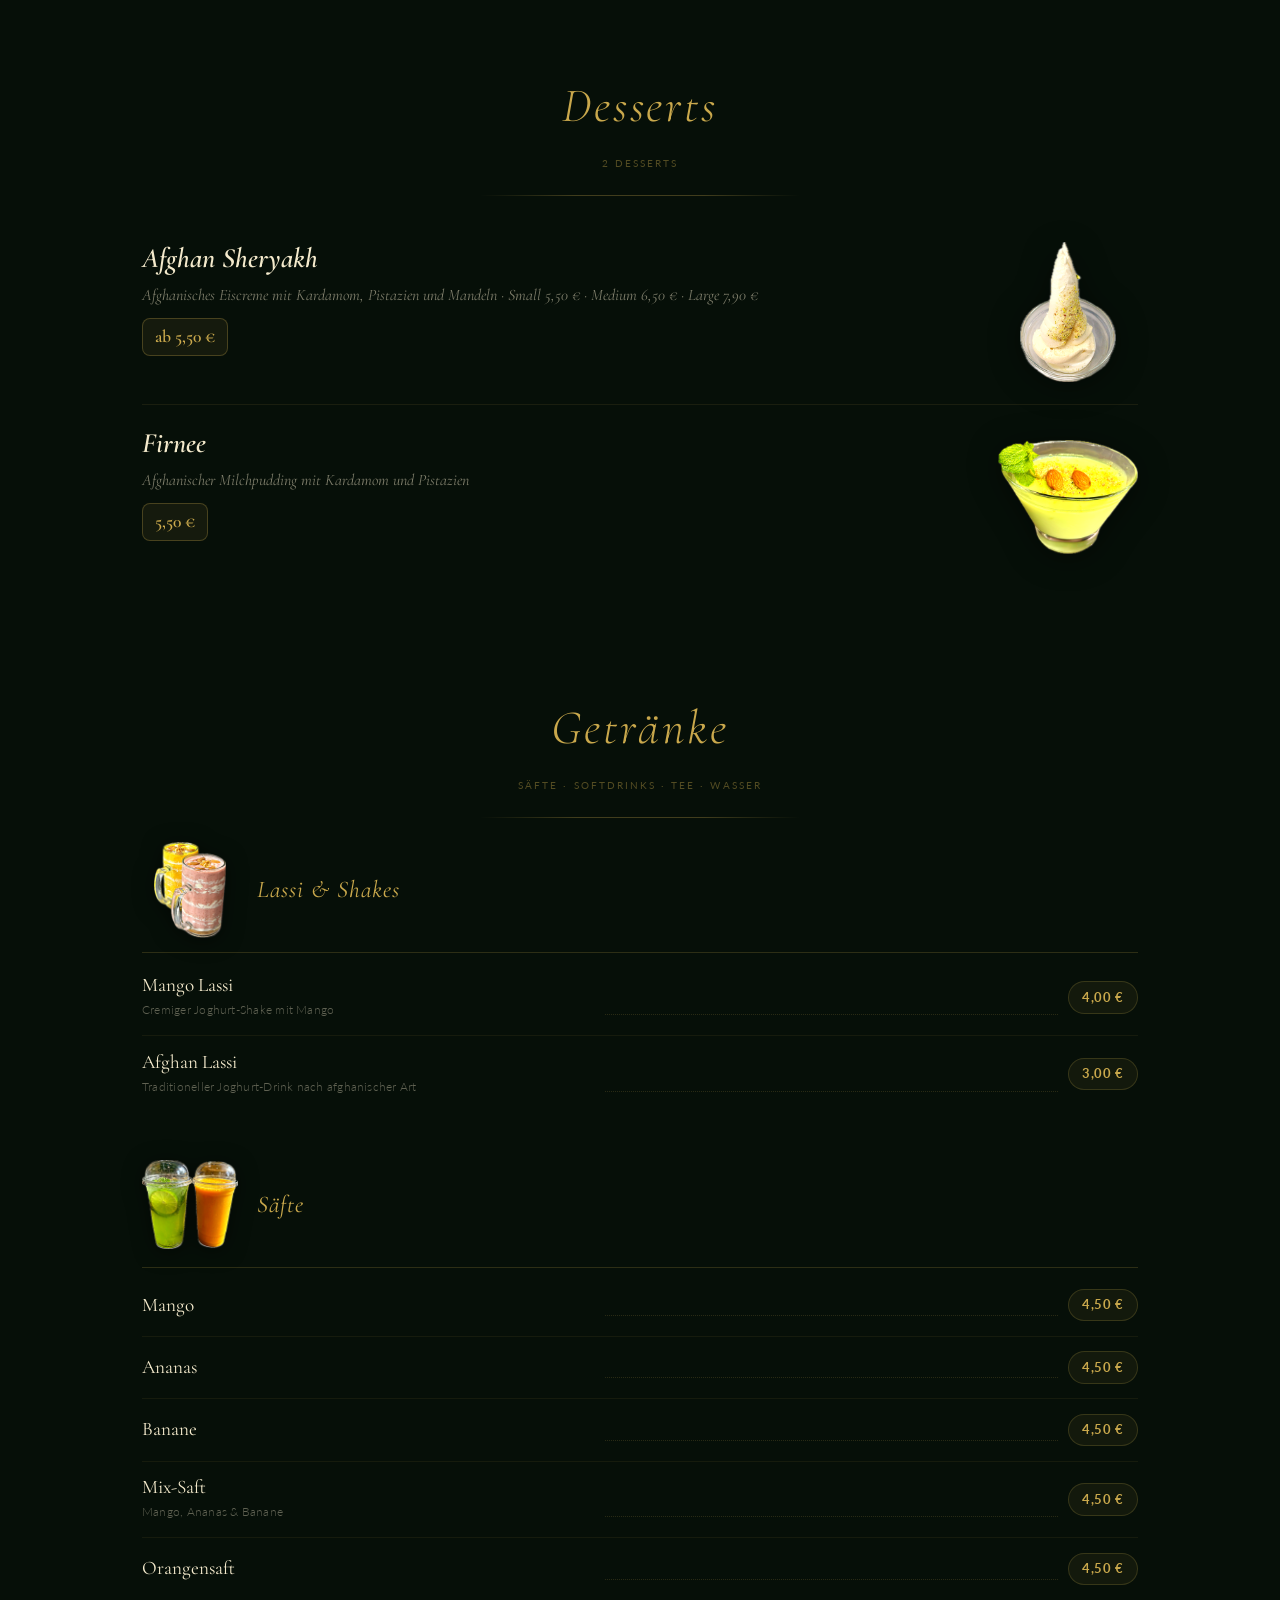
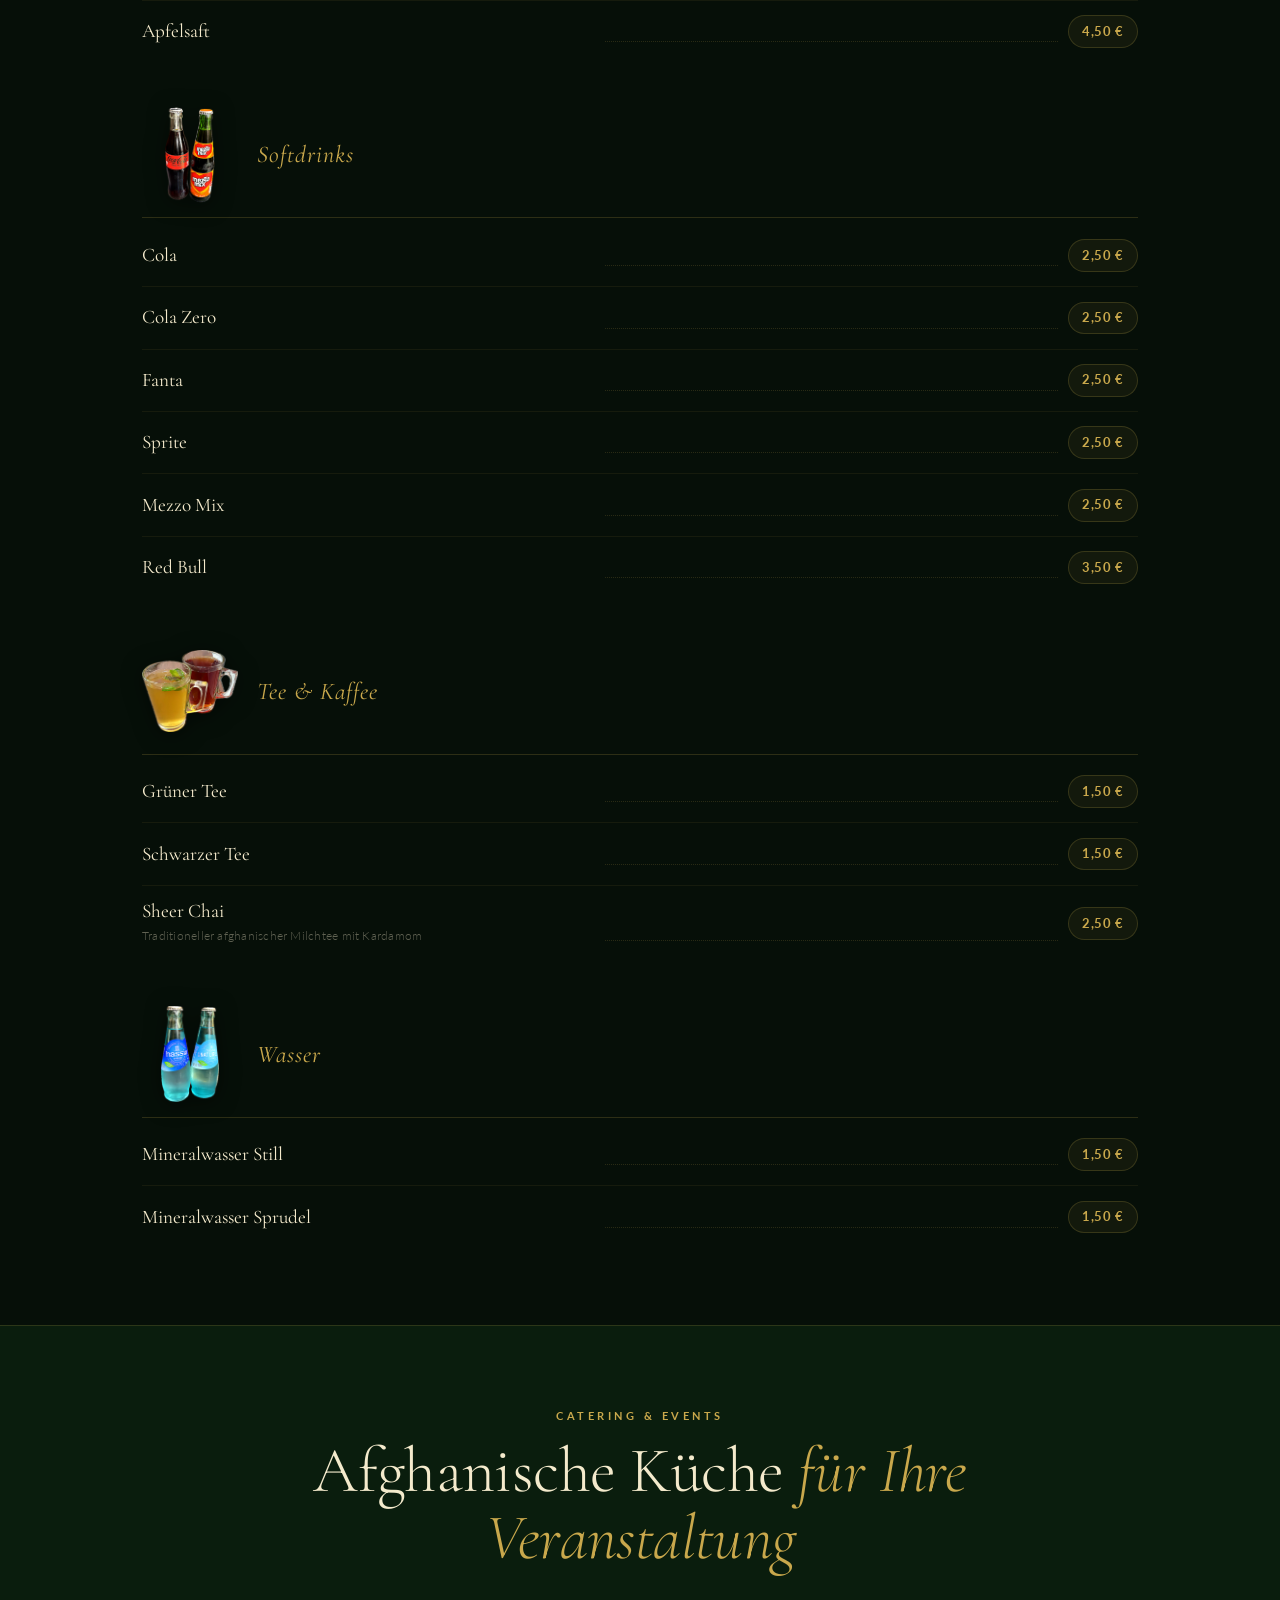
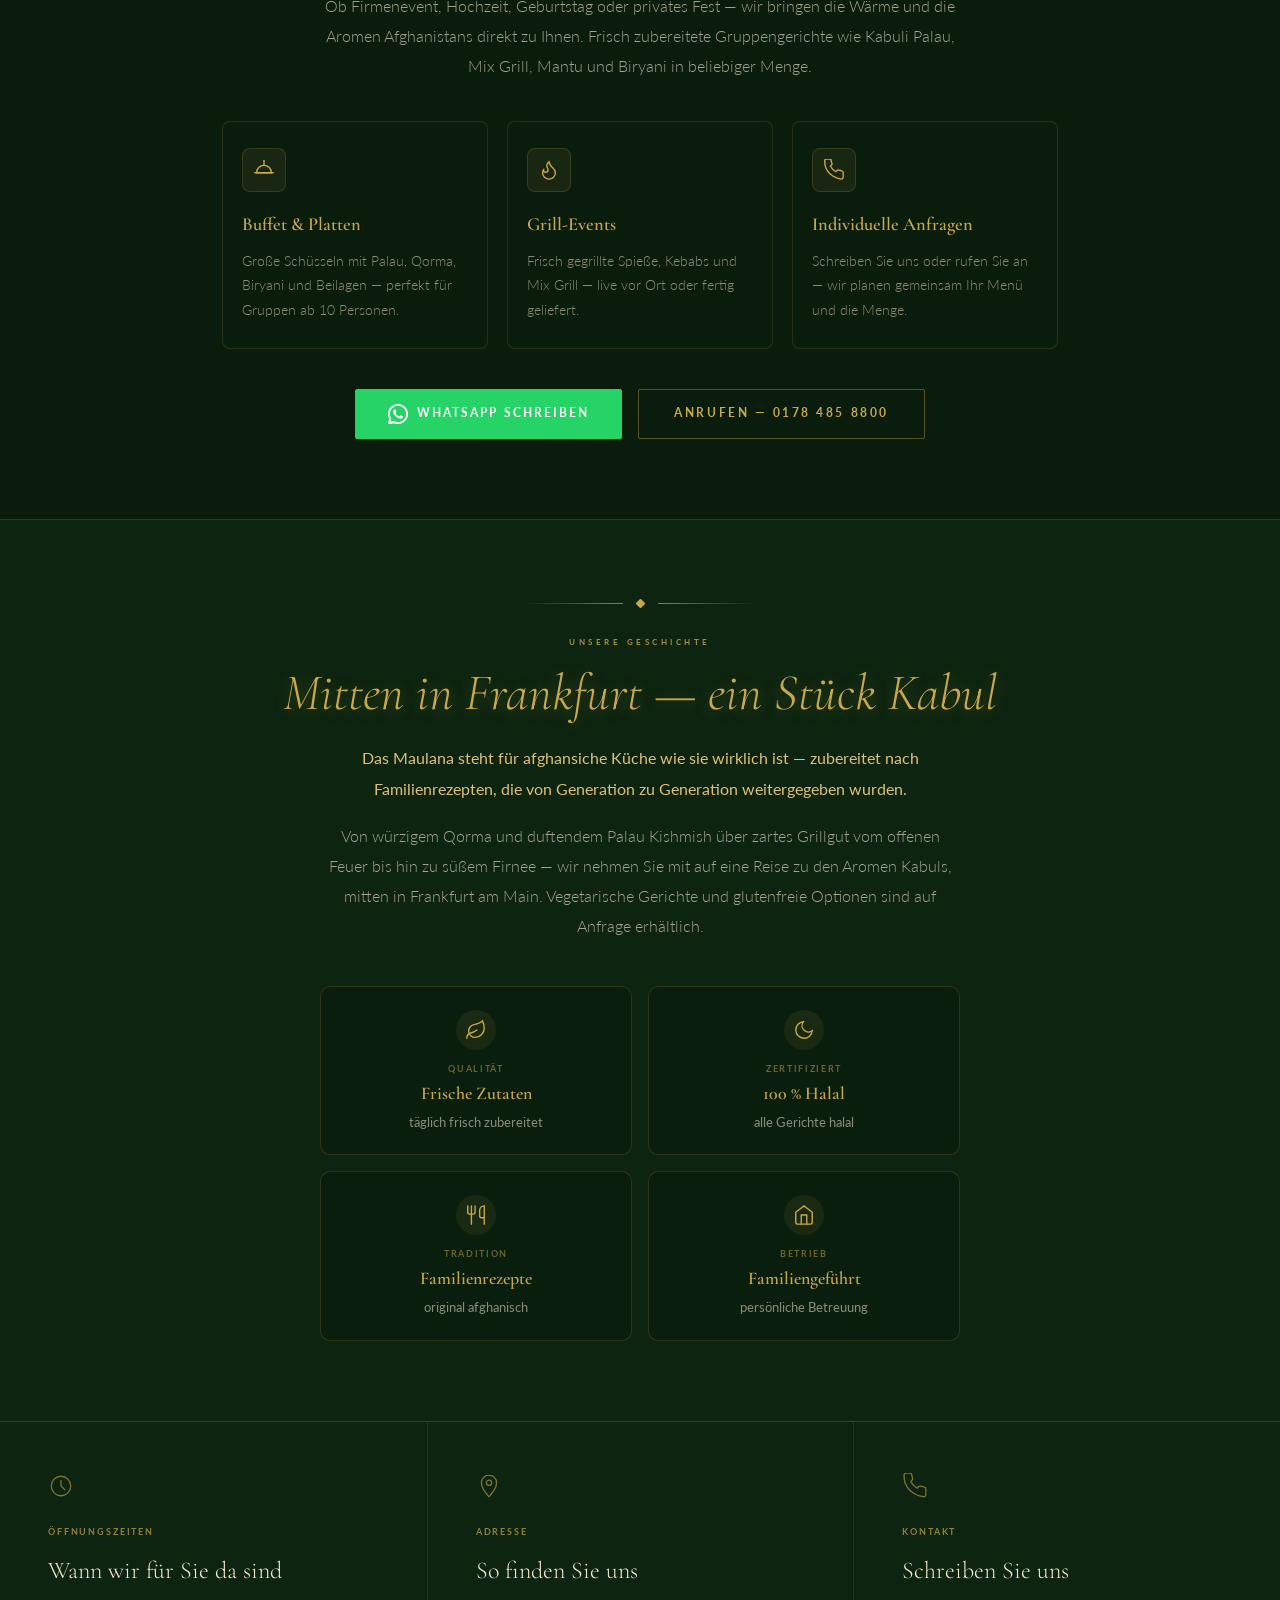
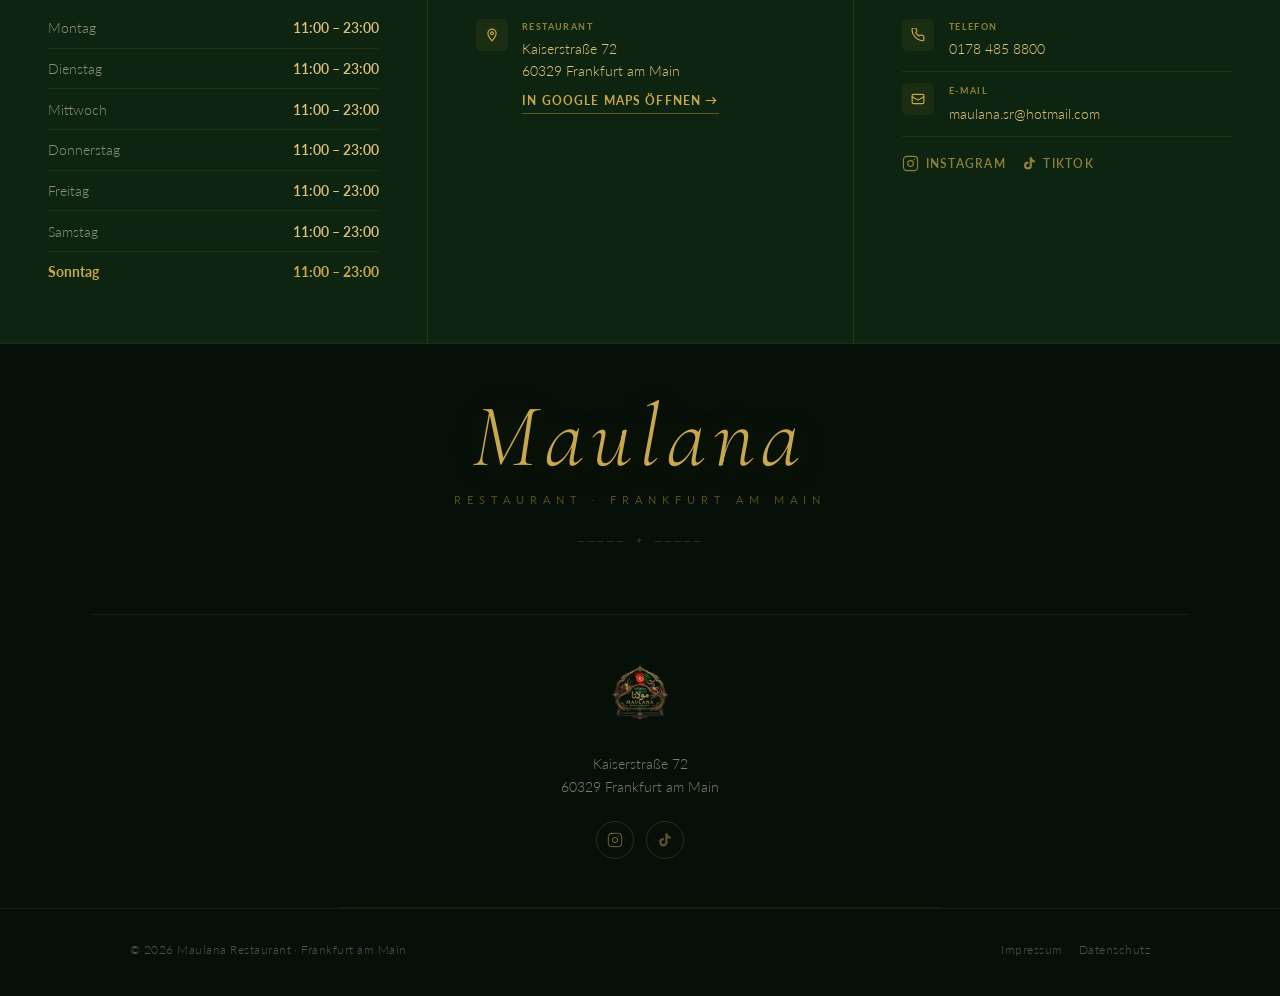
==== commit 07670c61: "Add Vercel Web Analytics and Speed Insights Privacy-friendly analytics — no cookies, no GDPR banner " ====
--- a/index.html
+++ b/index.html
@@ -17,6 +17,8 @@
 <meta name="twitter:title" content="Maulana · Afghanische Küche · Frankfurt">
 <meta name="twitter:description" content="Authentische afghanische Küche in Frankfurt. 100 % Halal · täglich 11–23 Uhr.">
 <meta name="twitter:image" content="https://maulana-restaurant.de/images/mix_grill_4.png">
+<script defer src="/_vercel/insights/script.js"></script>
+<script defer src="/_vercel/speed-insights/script.js"></script>
 <link rel="icon" type="image/png" href="images/logo.png">
 <link rel="apple-touch-icon" href="images/logo.png">
 <link rel="preconnect" href="https://fonts.googleapis.com">
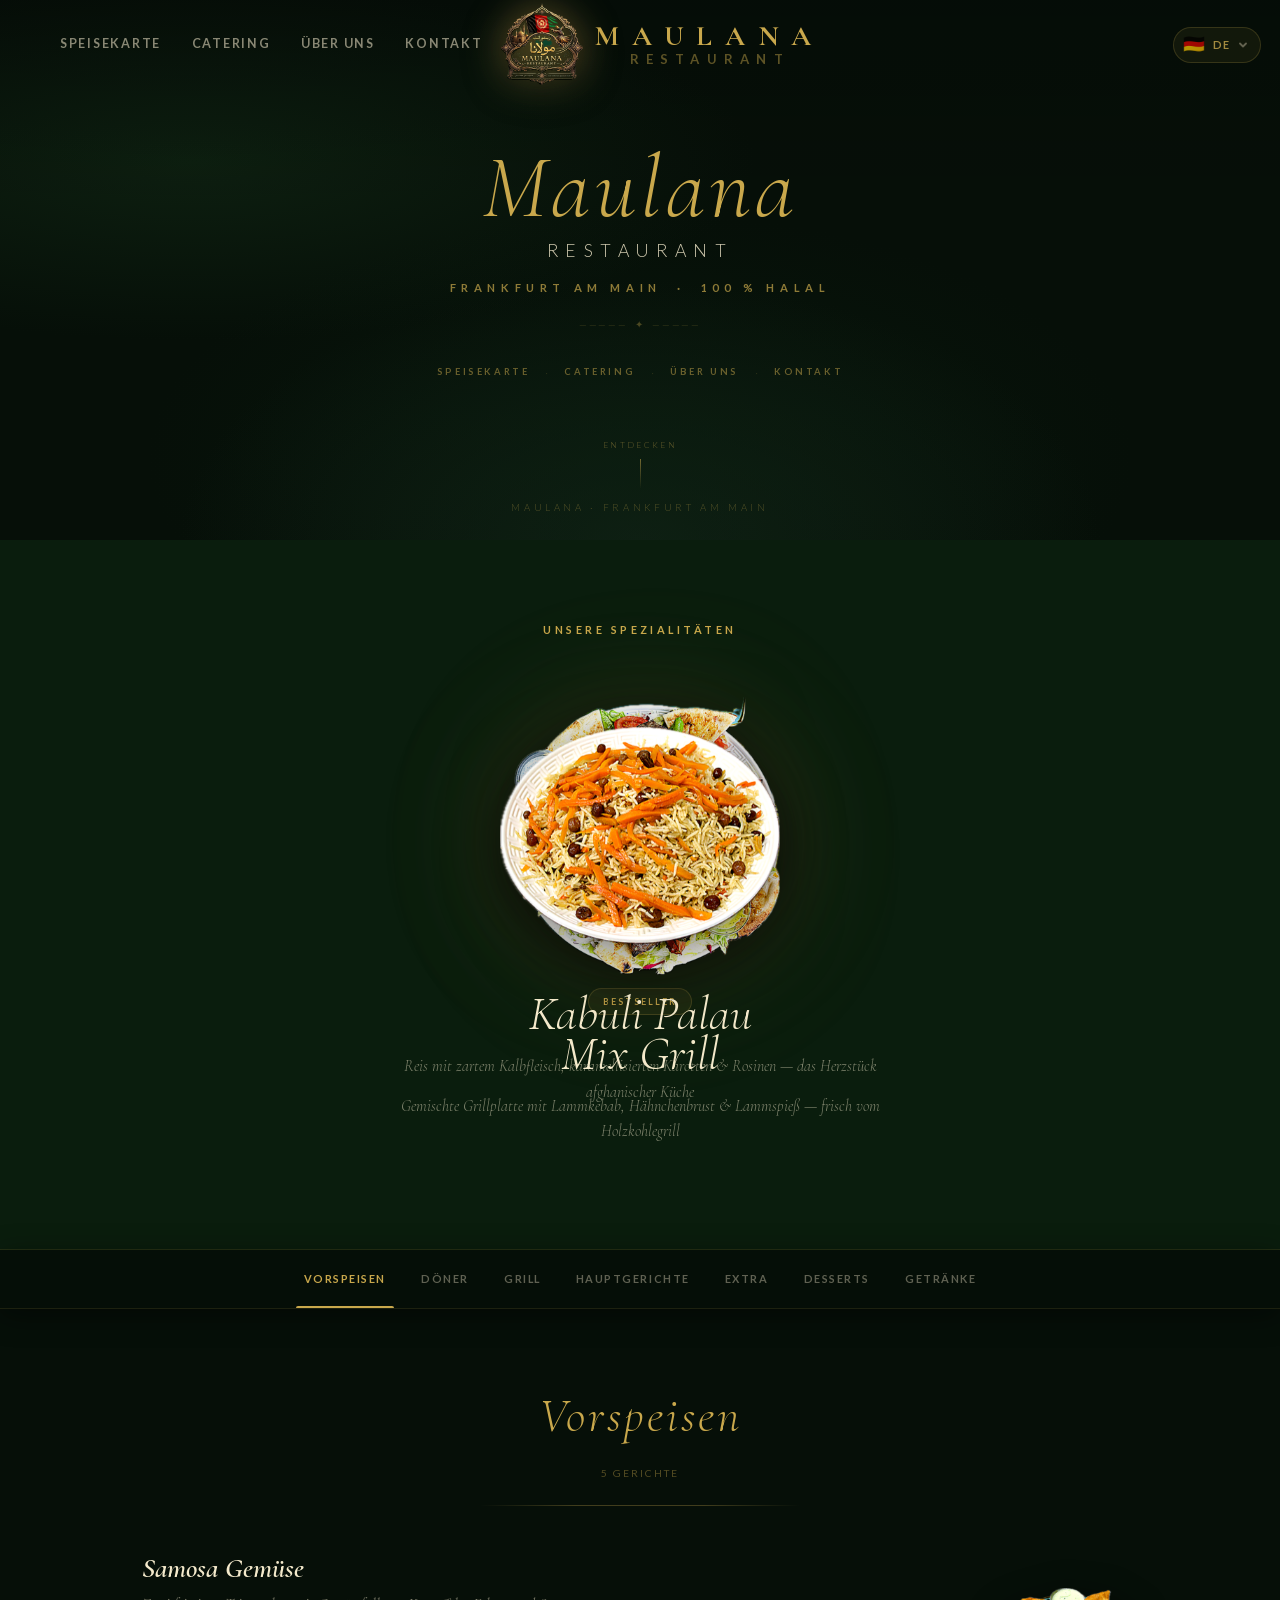
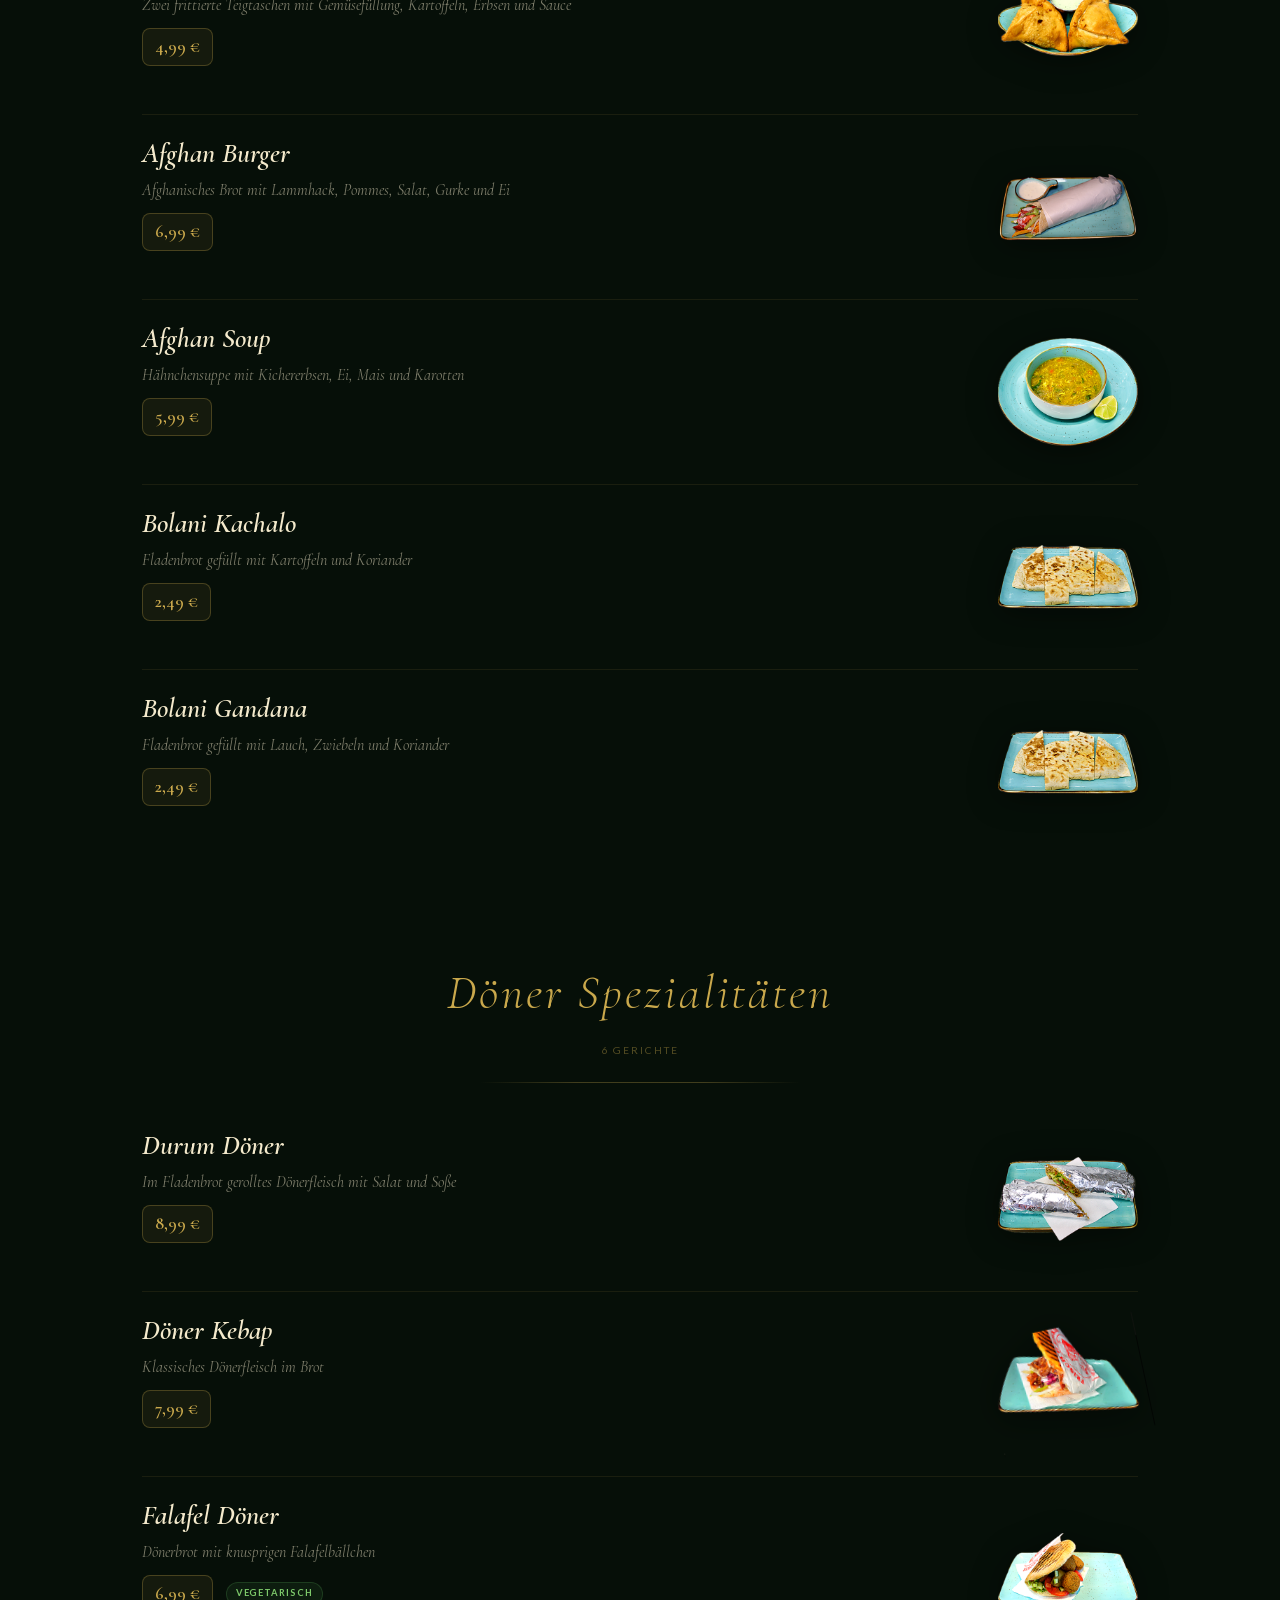
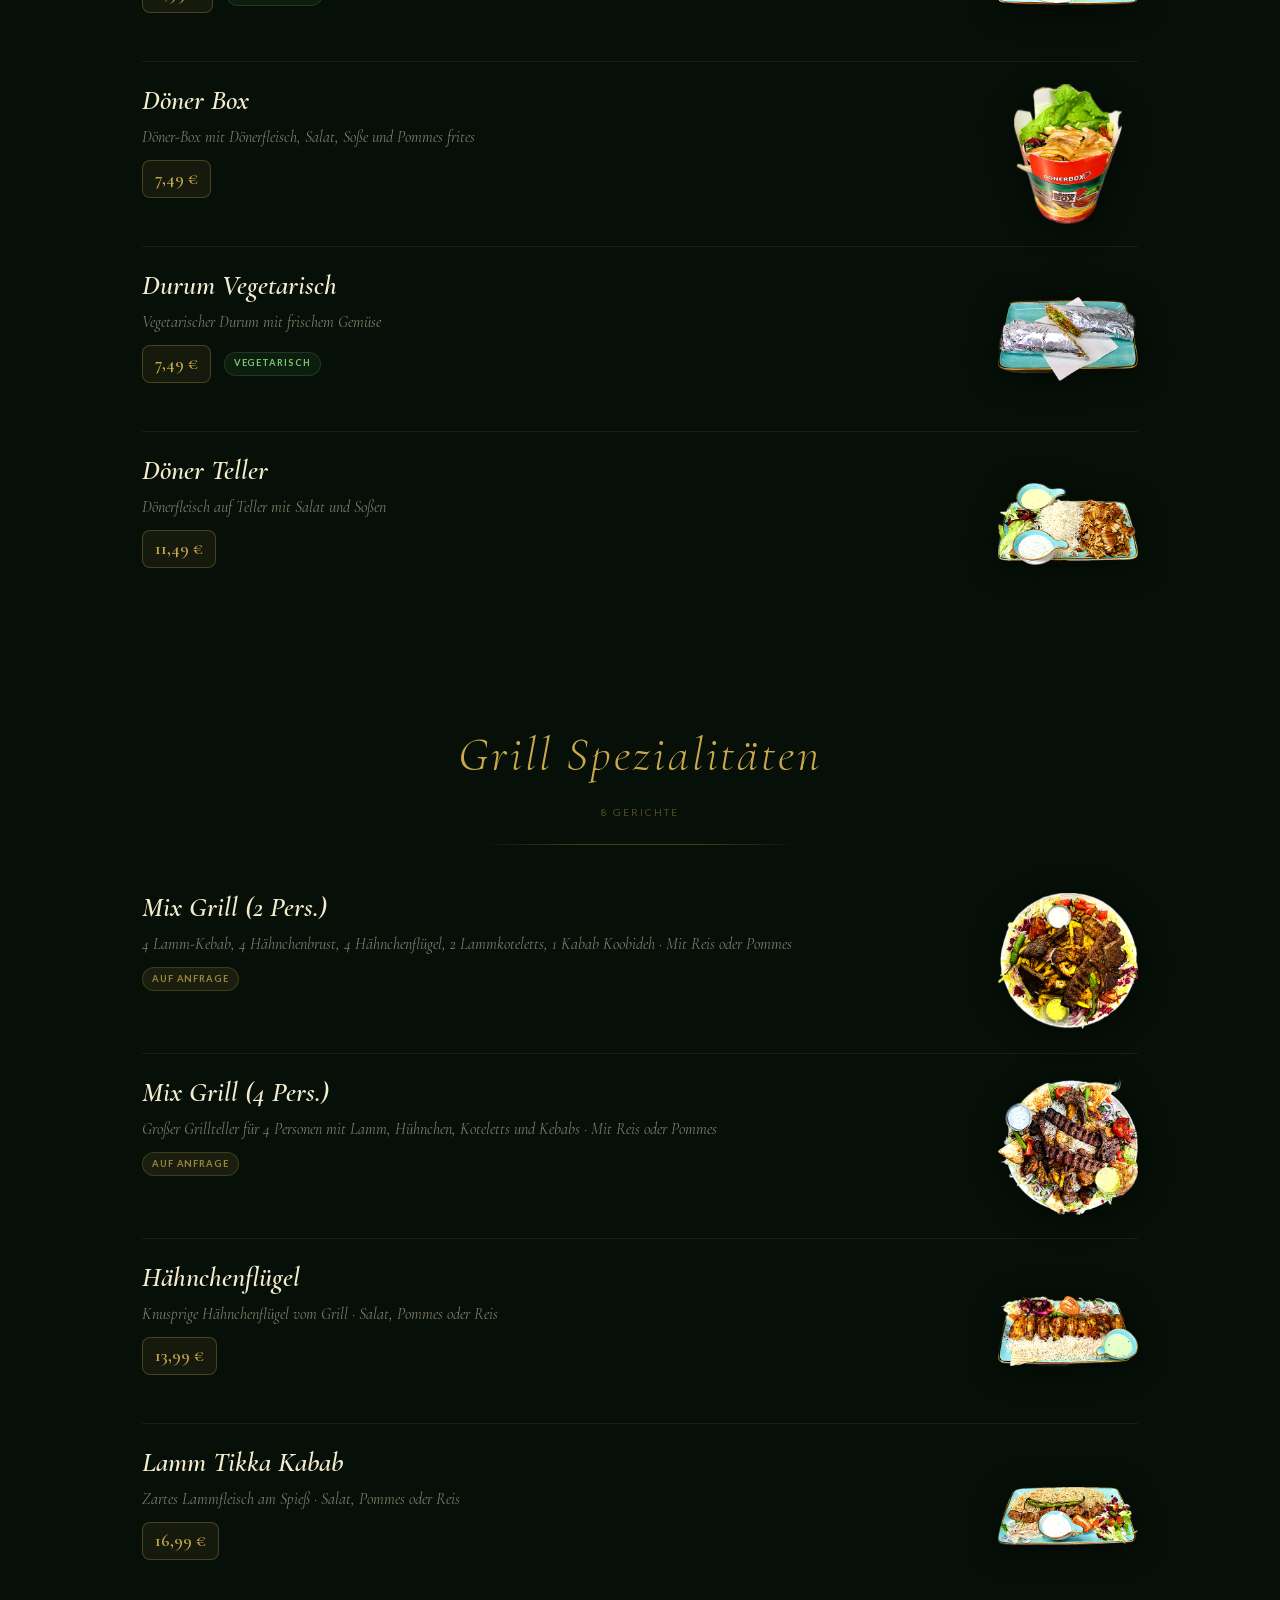
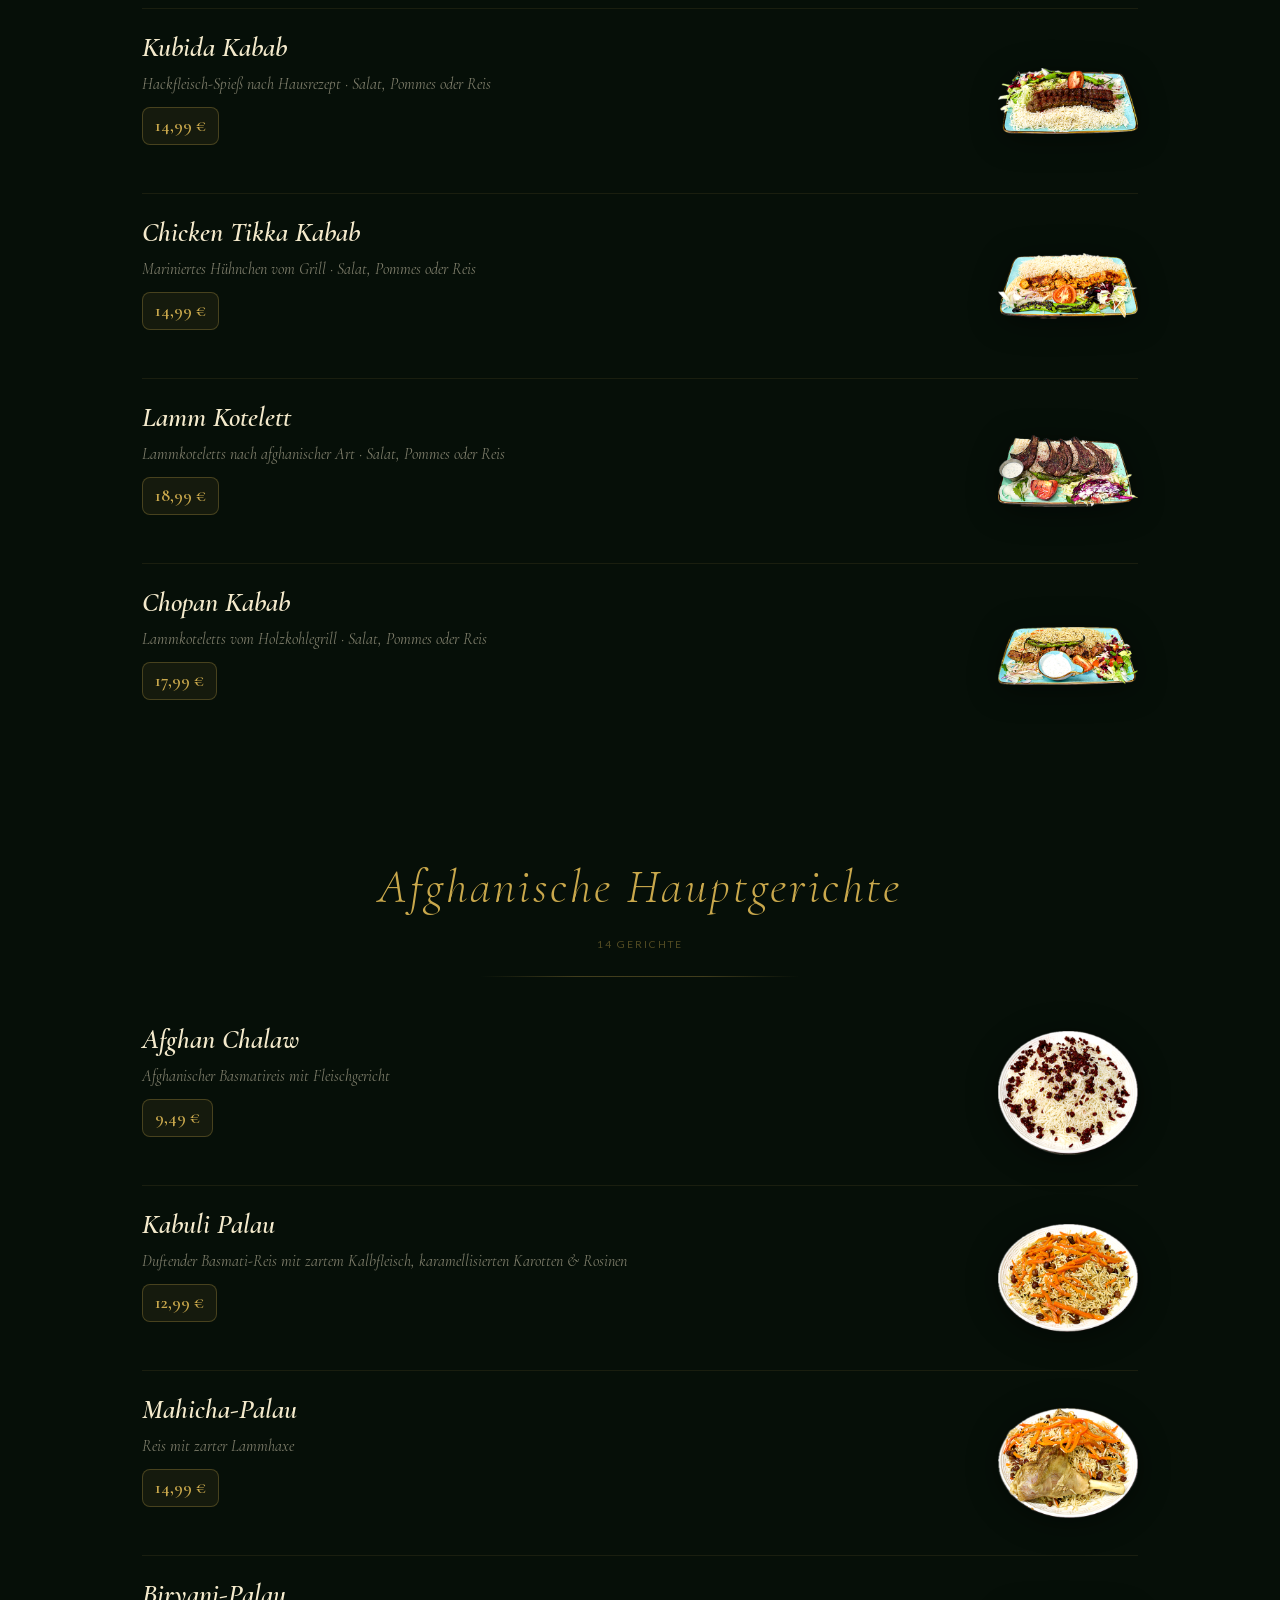
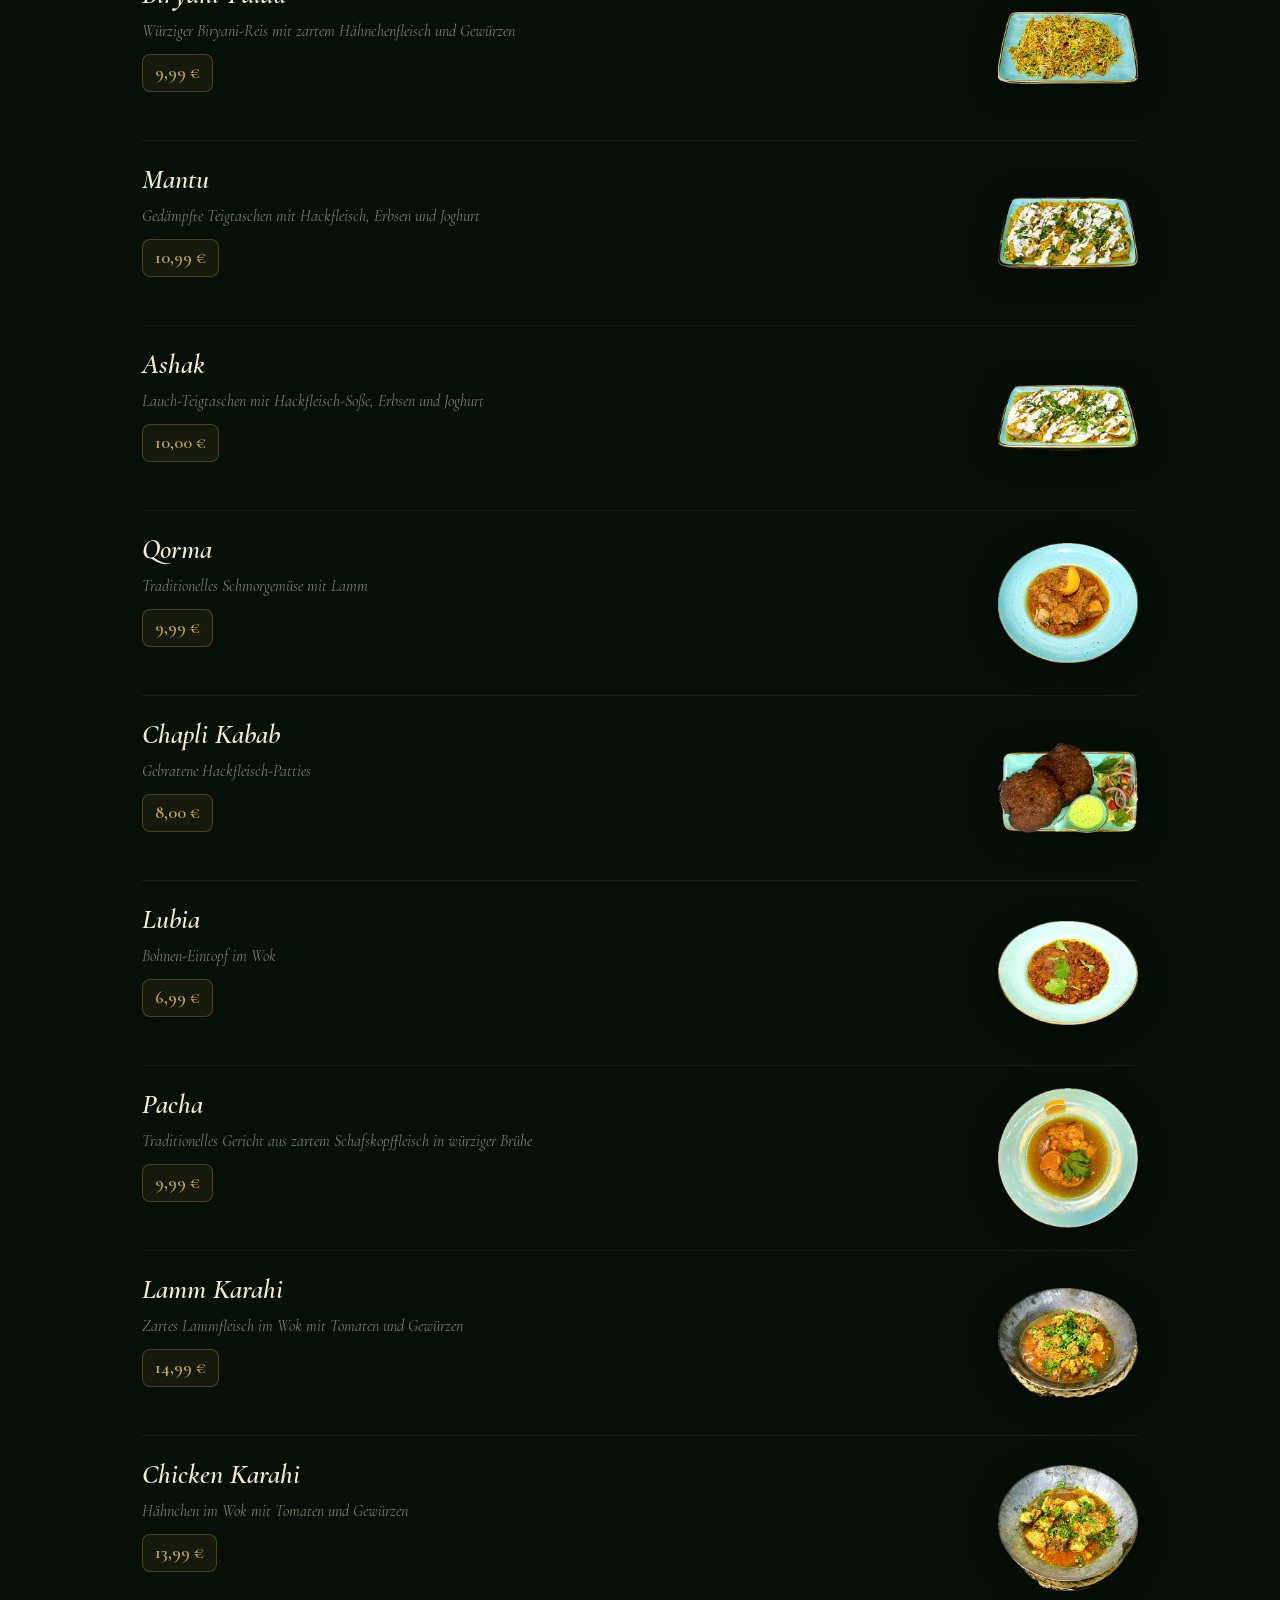
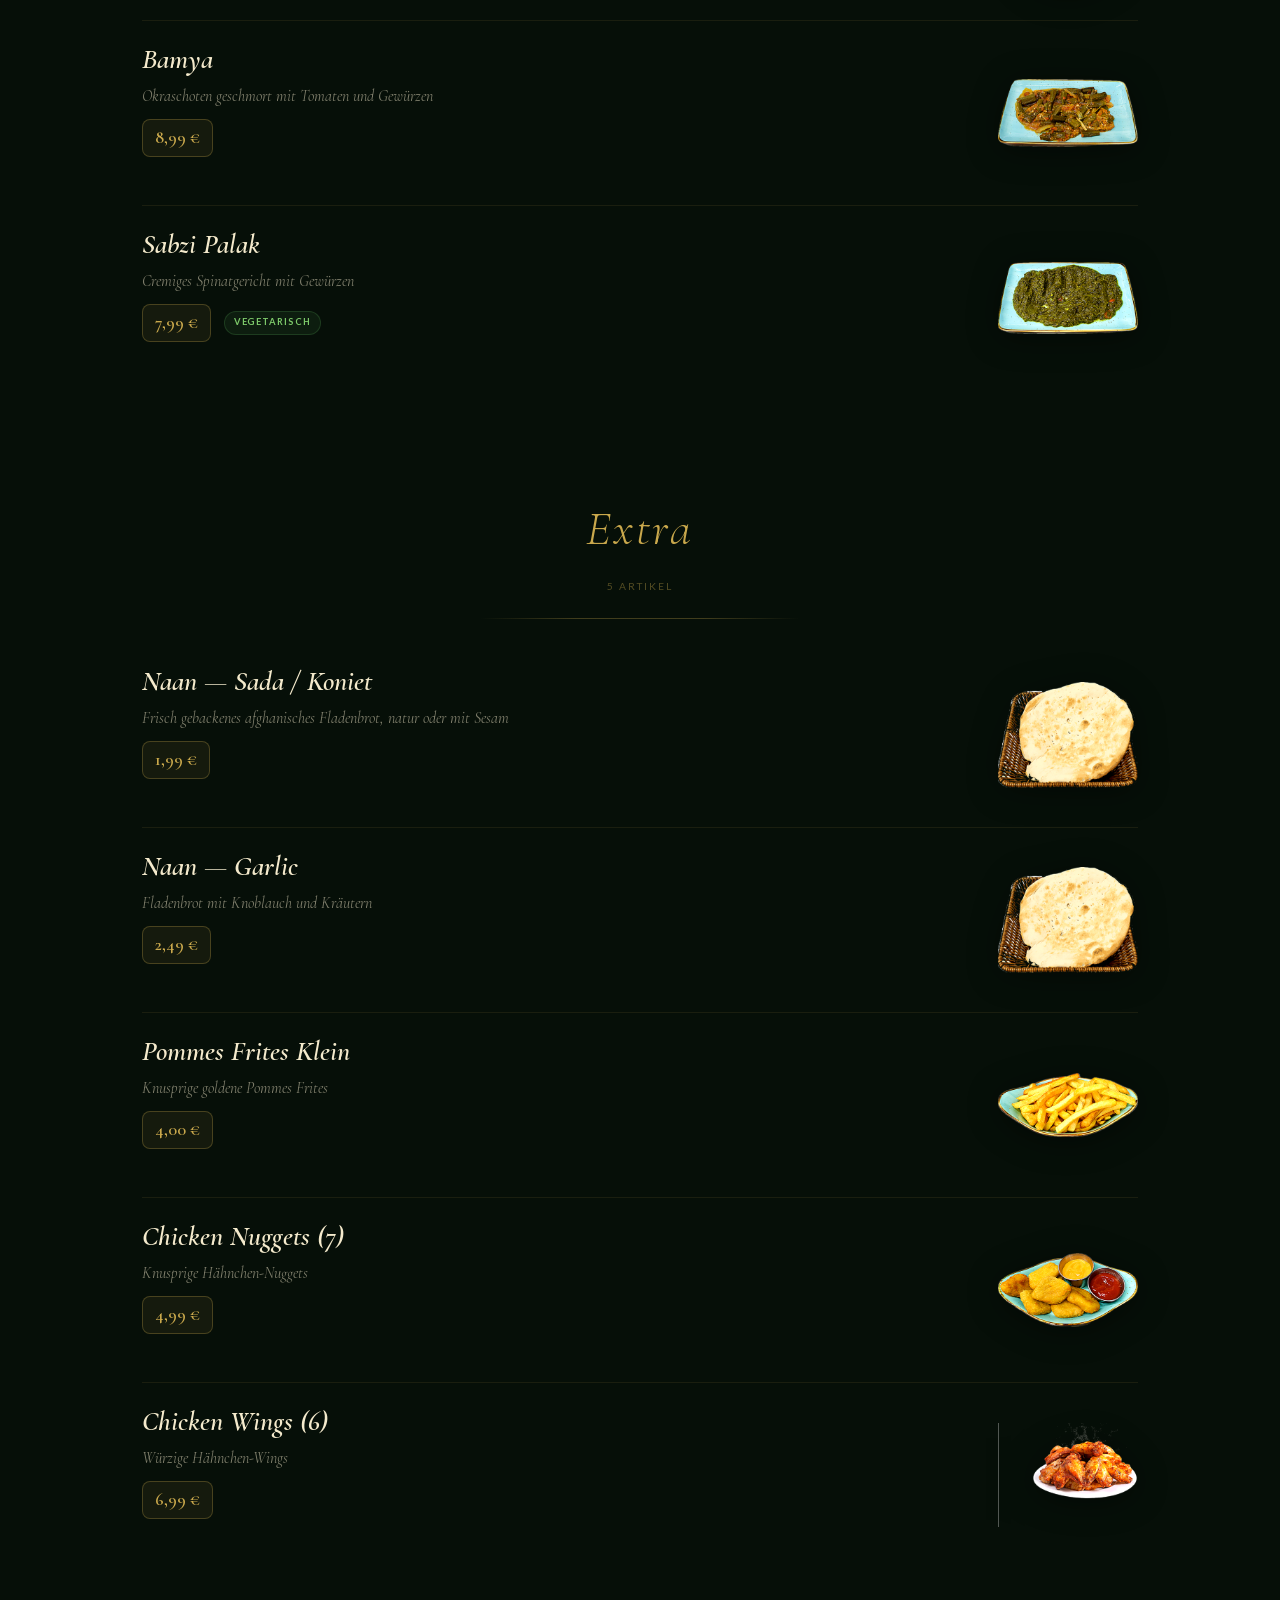
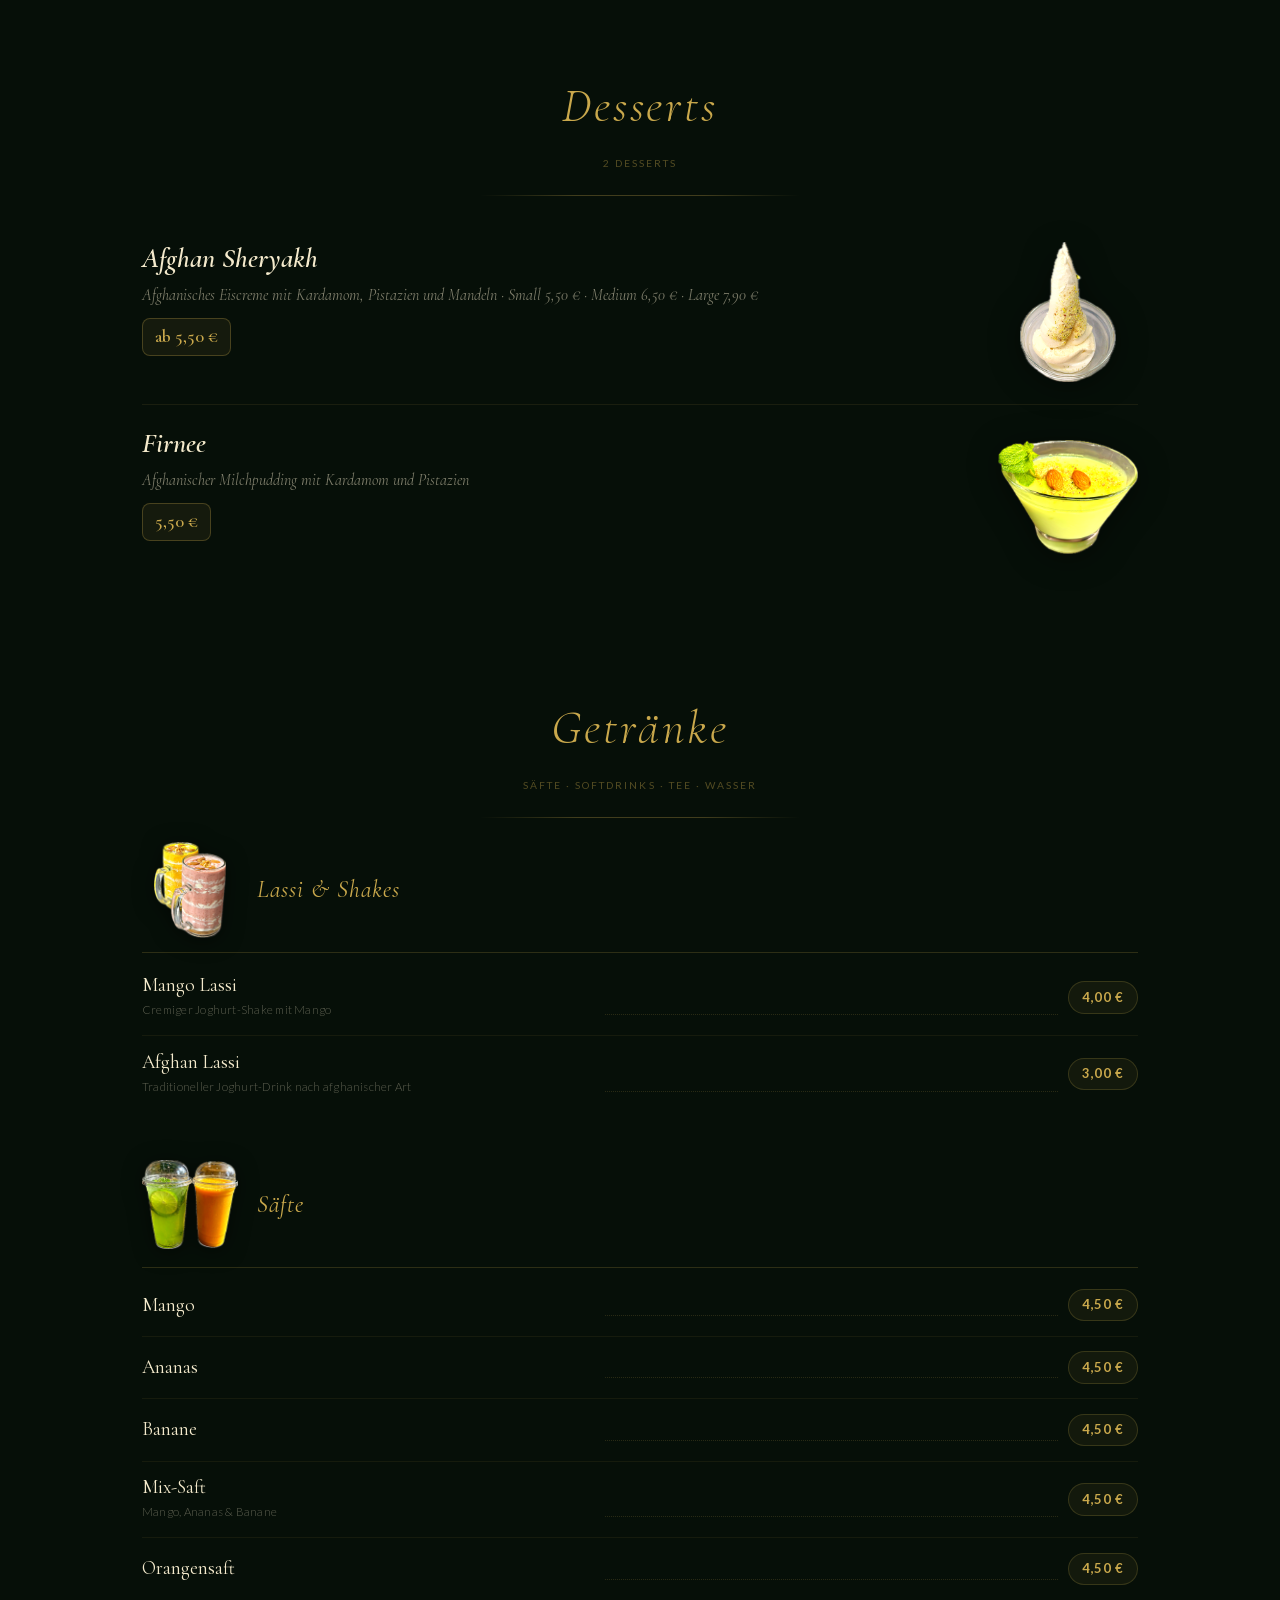
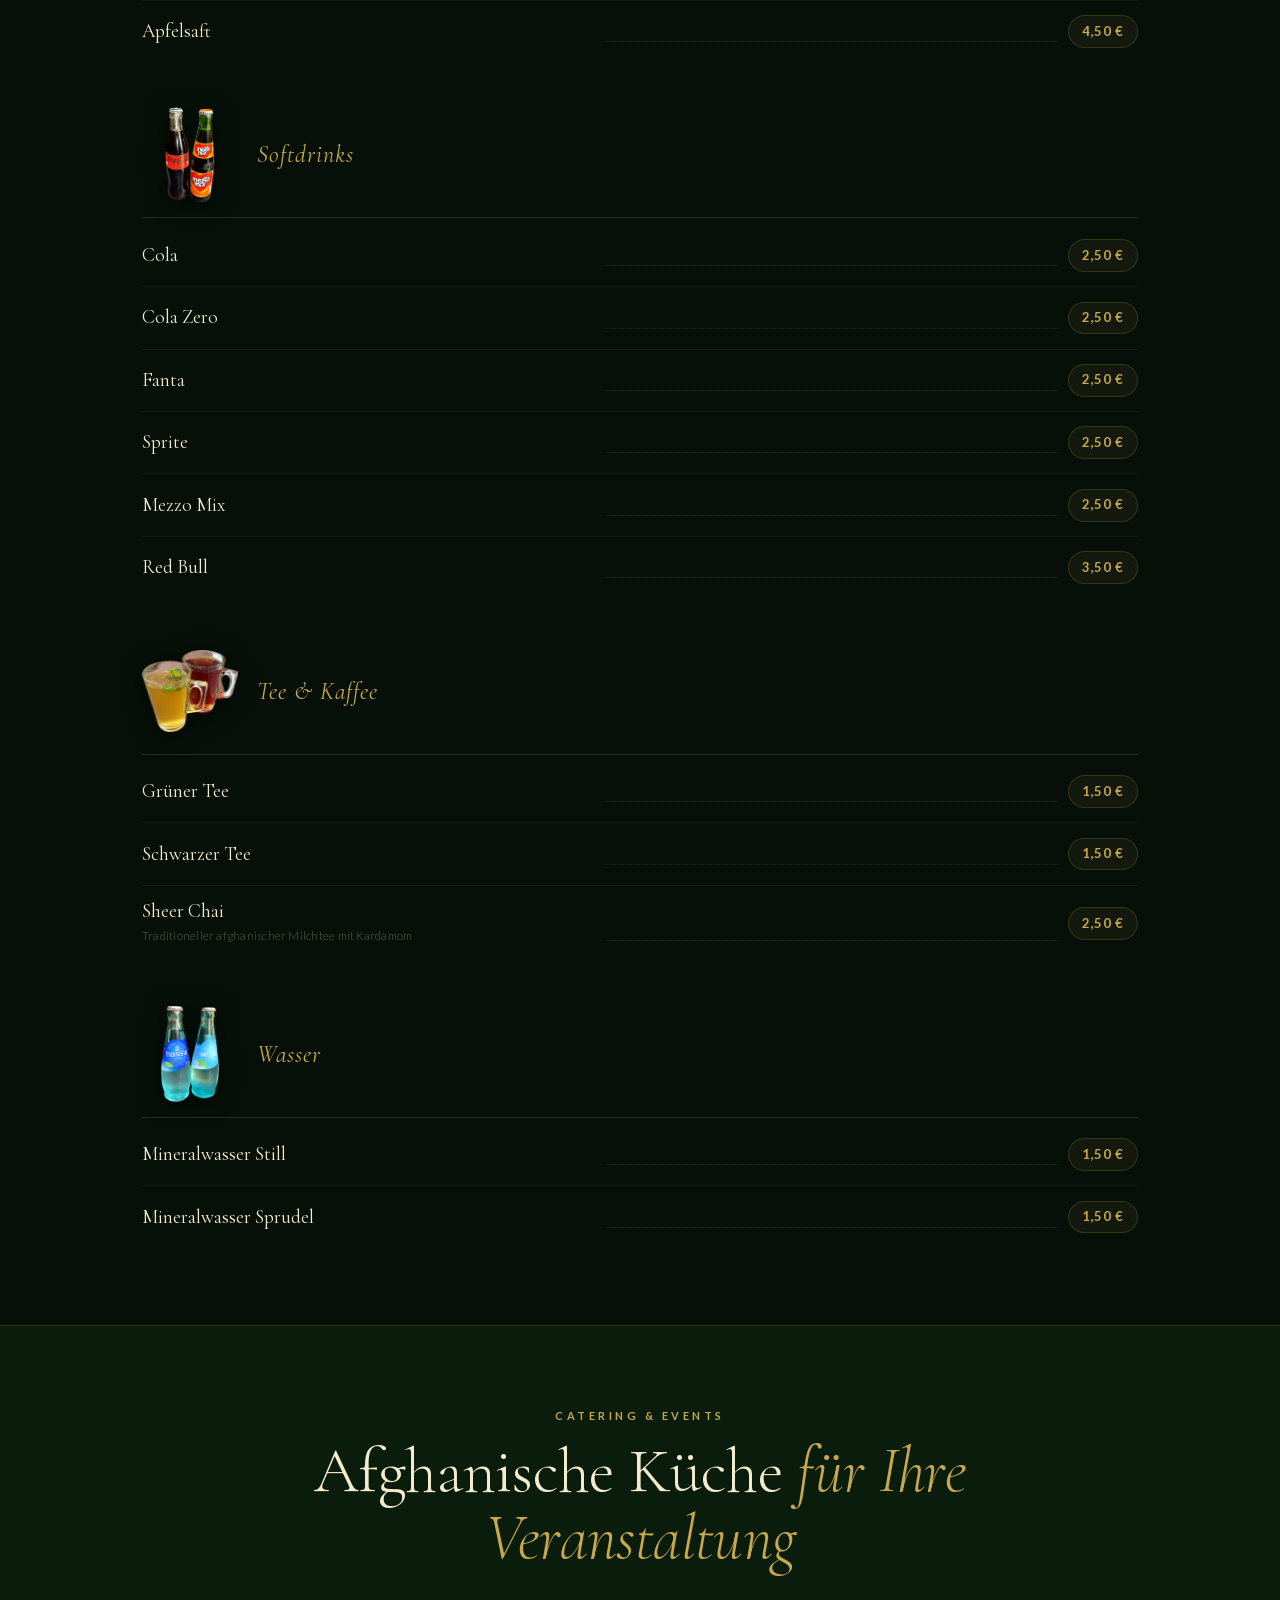
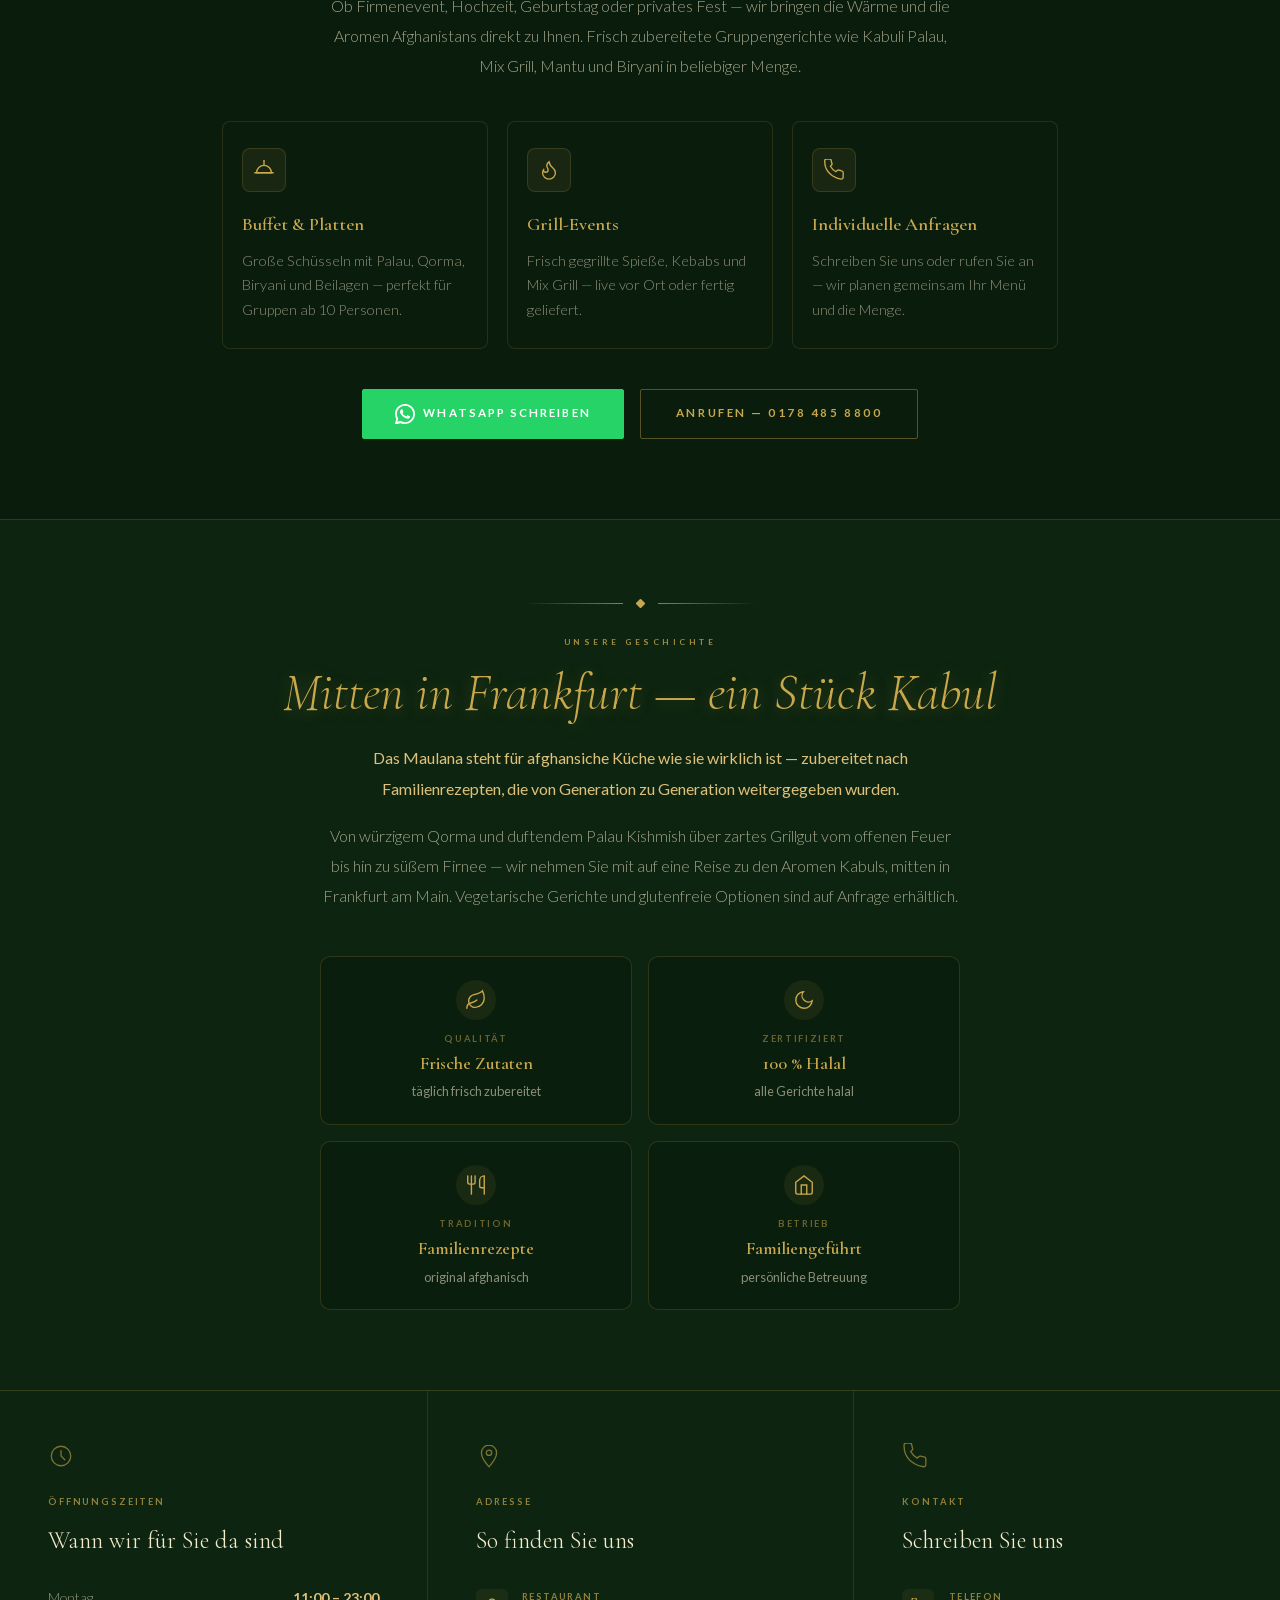
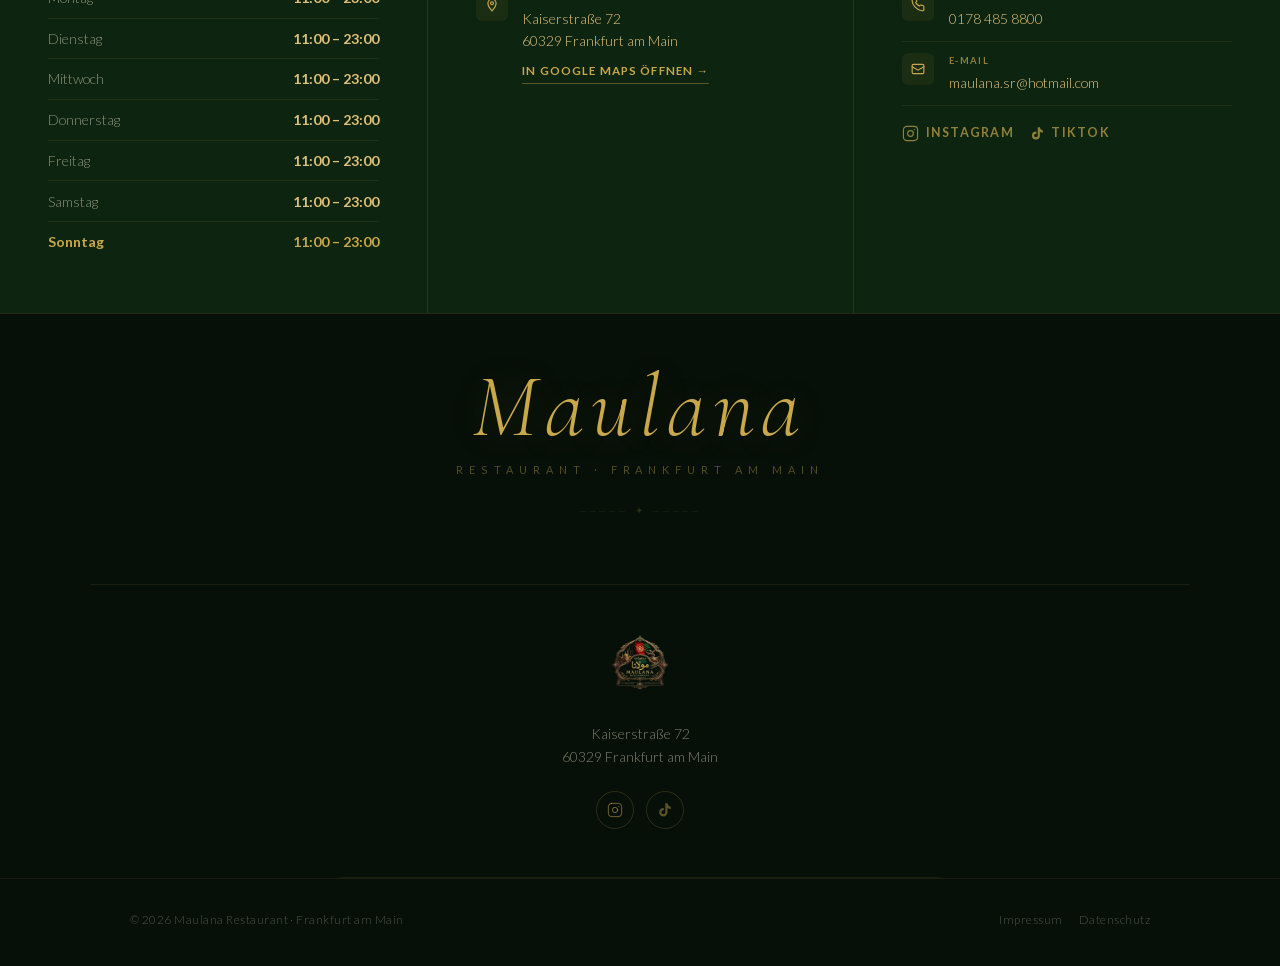
==== commit 9b929bda: "Legal compliance: self-hosted fonts, Impressum, Datenschutz - Remove Google Fonts external request (" ====
--- a/index.html
+++ b/index.html
@@ -21,11 +21,8 @@
 <script defer src="/_vercel/speed-insights/script.js"></script>
 <link rel="icon" type="image/png" href="images/logo.png">
 <link rel="apple-touch-icon" href="images/logo.png">
-<link rel="preconnect" href="https://fonts.googleapis.com">
-<link rel="preconnect" href="https://fonts.gstatic.com" crossorigin>
 <link rel="preload" as="image" href="images/logo.png">
-<link rel="preload" as="style" href="https://fonts.googleapis.com/css2?family=Cormorant+Garamond:ital,wght@0,300;0,400;0,600;0,700;1,300;1,400;1,600&family=Lato:wght@300;400;700&display=swap" onload="this.onload=null;this.rel='stylesheet'">
-<noscript><link rel="stylesheet" href="https://fonts.googleapis.com/css2?family=Cormorant+Garamond:ital,wght@0,300;0,400;0,600;0,700;1,300;1,400;1,600&family=Lato:wght@300;400;700&display=swap"></noscript>
+<link rel="stylesheet" href="/fonts/fonts.css">
 <style>
 /* ══════════════════════════════════════════════════════
    DESIGN TOKENS — Maulana Dark Afghan Style
--- a/fonts/fonts.css
+++ b/fonts/fonts.css
@@ -0,0 +1,369 @@
+/* cyrillic-ext */
+@font-face {
+  font-family: 'Cormorant Garamond';
+  font-style: italic;
+  font-weight: 300;
+  font-display: swap;
+  src: url(/fonts/co3ZmX5slCNuHLi8bLeY9MK7whWMhyjYrEtFmSqn7B6DxjY.woff2) format('woff2');
+  unicode-range: U+0460-052F, U+1C80-1C8A, U+20B4, U+2DE0-2DFF, U+A640-A69F, U+FE2E-FE2F;
+}
+/* cyrillic */
+@font-face {
+  font-family: 'Cormorant Garamond';
+  font-style: italic;
+  font-weight: 300;
+  font-display: swap;
+  src: url(/fonts/co3ZmX5slCNuHLi8bLeY9MK7whWMhyjYrEtMmSqn7B6DxjY.woff2) format('woff2');
+  unicode-range: U+0301, U+0400-045F, U+0490-0491, U+04B0-04B1, U+2116;
+}
+/* vietnamese */
+@font-face {
+  font-family: 'Cormorant Garamond';
+  font-style: italic;
+  font-weight: 300;
+  font-display: swap;
+  src: url(/fonts/co3ZmX5slCNuHLi8bLeY9MK7whWMhyjYrEtHmSqn7B6DxjY.woff2) format('woff2');
+  unicode-range: U+0102-0103, U+0110-0111, U+0128-0129, U+0168-0169, U+01A0-01A1, U+01AF-01B0, U+0300-0301, U+0303-0304, U+0308-0309, U+0323, U+0329, U+1EA0-1EF9, U+20AB;
+}
+/* latin-ext */
+@font-face {
+  font-family: 'Cormorant Garamond';
+  font-style: italic;
+  font-weight: 300;
+  font-display: swap;
+  src: url(/fonts/co3ZmX5slCNuHLi8bLeY9MK7whWMhyjYrEtGmSqn7B6DxjY.woff2) format('woff2');
+  unicode-range: U+0100-02BA, U+02BD-02C5, U+02C7-02CC, U+02CE-02D7, U+02DD-02FF, U+0304, U+0308, U+0329, U+1D00-1DBF, U+1E00-1E9F, U+1EF2-1EFF, U+2020, U+20A0-20AB, U+20AD-20C4, U+2113, U+2C60-2C7F, U+A720-A7FF;
+}
+/* latin */
+@font-face {
+  font-family: 'Cormorant Garamond';
+  font-style: italic;
+  font-weight: 300;
+  font-display: swap;
+  src: url(/fonts/co3ZmX5slCNuHLi8bLeY9MK7whWMhyjYrEtImSqn7B6D.woff2) format('woff2');
+  unicode-range: U+0000-00FF, U+0131, U+0152-0153, U+02BB-02BC, U+02C6, U+02DA, U+02DC, U+0304, U+0308, U+0329, U+2000-206F, U+20AC, U+2122, U+2191, U+2193, U+2212, U+2215, U+FEFF, U+FFFD;
+}
+/* cyrillic-ext */
+@font-face {
+  font-family: 'Cormorant Garamond';
+  font-style: italic;
+  font-weight: 400;
+  font-display: swap;
+  src: url(/fonts/co3ZmX5slCNuHLi8bLeY9MK7whWMhyjYrEtFmSqn7B6DxjY.woff2) format('woff2');
+  unicode-range: U+0460-052F, U+1C80-1C8A, U+20B4, U+2DE0-2DFF, U+A640-A69F, U+FE2E-FE2F;
+}
+/* cyrillic */
+@font-face {
+  font-family: 'Cormorant Garamond';
+  font-style: italic;
+  font-weight: 400;
+  font-display: swap;
+  src: url(/fonts/co3ZmX5slCNuHLi8bLeY9MK7whWMhyjYrEtMmSqn7B6DxjY.woff2) format('woff2');
+  unicode-range: U+0301, U+0400-045F, U+0490-0491, U+04B0-04B1, U+2116;
+}
+/* vietnamese */
+@font-face {
+  font-family: 'Cormorant Garamond';
+  font-style: italic;
+  font-weight: 400;
+  font-display: swap;
+  src: url(/fonts/co3ZmX5slCNuHLi8bLeY9MK7whWMhyjYrEtHmSqn7B6DxjY.woff2) format('woff2');
+  unicode-range: U+0102-0103, U+0110-0111, U+0128-0129, U+0168-0169, U+01A0-01A1, U+01AF-01B0, U+0300-0301, U+0303-0304, U+0308-0309, U+0323, U+0329, U+1EA0-1EF9, U+20AB;
+}
+/* latin-ext */
+@font-face {
+  font-family: 'Cormorant Garamond';
+  font-style: italic;
+  font-weight: 400;
+  font-display: swap;
+  src: url(/fonts/co3ZmX5slCNuHLi8bLeY9MK7whWMhyjYrEtGmSqn7B6DxjY.woff2) format('woff2');
+  unicode-range: U+0100-02BA, U+02BD-02C5, U+02C7-02CC, U+02CE-02D7, U+02DD-02FF, U+0304, U+0308, U+0329, U+1D00-1DBF, U+1E00-1E9F, U+1EF2-1EFF, U+2020, U+20A0-20AB, U+20AD-20C4, U+2113, U+2C60-2C7F, U+A720-A7FF;
+}
+/* latin */
+@font-face {
+  font-family: 'Cormorant Garamond';
+  font-style: italic;
+  font-weight: 400;
+  font-display: swap;
+  src: url(/fonts/co3ZmX5slCNuHLi8bLeY9MK7whWMhyjYrEtImSqn7B6D.woff2) format('woff2');
+  unicode-range: U+0000-00FF, U+0131, U+0152-0153, U+02BB-02BC, U+02C6, U+02DA, U+02DC, U+0304, U+0308, U+0329, U+2000-206F, U+20AC, U+2122, U+2191, U+2193, U+2212, U+2215, U+FEFF, U+FFFD;
+}
+/* cyrillic-ext */
+@font-face {
+  font-family: 'Cormorant Garamond';
+  font-style: italic;
+  font-weight: 600;
+  font-display: swap;
+  src: url(/fonts/co3ZmX5slCNuHLi8bLeY9MK7whWMhyjYrEtFmSqn7B6DxjY.woff2) format('woff2');
+  unicode-range: U+0460-052F, U+1C80-1C8A, U+20B4, U+2DE0-2DFF, U+A640-A69F, U+FE2E-FE2F;
+}
+/* cyrillic */
+@font-face {
+  font-family: 'Cormorant Garamond';
+  font-style: italic;
+  font-weight: 600;
+  font-display: swap;
+  src: url(/fonts/co3ZmX5slCNuHLi8bLeY9MK7whWMhyjYrEtMmSqn7B6DxjY.woff2) format('woff2');
+  unicode-range: U+0301, U+0400-045F, U+0490-0491, U+04B0-04B1, U+2116;
+}
+/* vietnamese */
+@font-face {
+  font-family: 'Cormorant Garamond';
+  font-style: italic;
+  font-weight: 600;
+  font-display: swap;
+  src: url(/fonts/co3ZmX5slCNuHLi8bLeY9MK7whWMhyjYrEtHmSqn7B6DxjY.woff2) format('woff2');
+  unicode-range: U+0102-0103, U+0110-0111, U+0128-0129, U+0168-0169, U+01A0-01A1, U+01AF-01B0, U+0300-0301, U+0303-0304, U+0308-0309, U+0323, U+0329, U+1EA0-1EF9, U+20AB;
+}
+/* latin-ext */
+@font-face {
+  font-family: 'Cormorant Garamond';
+  font-style: italic;
+  font-weight: 600;
+  font-display: swap;
+  src: url(/fonts/co3ZmX5slCNuHLi8bLeY9MK7whWMhyjYrEtGmSqn7B6DxjY.woff2) format('woff2');
+  unicode-range: U+0100-02BA, U+02BD-02C5, U+02C7-02CC, U+02CE-02D7, U+02DD-02FF, U+0304, U+0308, U+0329, U+1D00-1DBF, U+1E00-1E9F, U+1EF2-1EFF, U+2020, U+20A0-20AB, U+20AD-20C4, U+2113, U+2C60-2C7F, U+A720-A7FF;
+}
+/* latin */
+@font-face {
+  font-family: 'Cormorant Garamond';
+  font-style: italic;
+  font-weight: 600;
+  font-display: swap;
+  src: url(/fonts/co3ZmX5slCNuHLi8bLeY9MK7whWMhyjYrEtImSqn7B6D.woff2) format('woff2');
+  unicode-range: U+0000-00FF, U+0131, U+0152-0153, U+02BB-02BC, U+02C6, U+02DA, U+02DC, U+0304, U+0308, U+0329, U+2000-206F, U+20AC, U+2122, U+2191, U+2193, U+2212, U+2215, U+FEFF, U+FFFD;
+}
+/* cyrillic-ext */
+@font-face {
+  font-family: 'Cormorant Garamond';
+  font-style: normal;
+  font-weight: 300;
+  font-display: swap;
+  src: url(/fonts/co3bmX5slCNuHLi8bLeY9MK7whWMhyjYpHtKky2F7i6C.woff2) format('woff2');
+  unicode-range: U+0460-052F, U+1C80-1C8A, U+20B4, U+2DE0-2DFF, U+A640-A69F, U+FE2E-FE2F;
+}
+/* cyrillic */
+@font-face {
+  font-family: 'Cormorant Garamond';
+  font-style: normal;
+  font-weight: 300;
+  font-display: swap;
+  src: url(/fonts/co3bmX5slCNuHLi8bLeY9MK7whWMhyjYrXtKky2F7i6C.woff2) format('woff2');
+  unicode-range: U+0301, U+0400-045F, U+0490-0491, U+04B0-04B1, U+2116;
+}
+/* vietnamese */
+@font-face {
+  font-family: 'Cormorant Garamond';
+  font-style: normal;
+  font-weight: 300;
+  font-display: swap;
+  src: url(/fonts/co3bmX5slCNuHLi8bLeY9MK7whWMhyjYpntKky2F7i6C.woff2) format('woff2');
+  unicode-range: U+0102-0103, U+0110-0111, U+0128-0129, U+0168-0169, U+01A0-01A1, U+01AF-01B0, U+0300-0301, U+0303-0304, U+0308-0309, U+0323, U+0329, U+1EA0-1EF9, U+20AB;
+}
+/* latin-ext */
+@font-face {
+  font-family: 'Cormorant Garamond';
+  font-style: normal;
+  font-weight: 300;
+  font-display: swap;
+  src: url(/fonts/co3bmX5slCNuHLi8bLeY9MK7whWMhyjYp3tKky2F7i6C.woff2) format('woff2');
+  unicode-range: U+0100-02BA, U+02BD-02C5, U+02C7-02CC, U+02CE-02D7, U+02DD-02FF, U+0304, U+0308, U+0329, U+1D00-1DBF, U+1E00-1E9F, U+1EF2-1EFF, U+2020, U+20A0-20AB, U+20AD-20C4, U+2113, U+2C60-2C7F, U+A720-A7FF;
+}
+/* latin */
+@font-face {
+  font-family: 'Cormorant Garamond';
+  font-style: normal;
+  font-weight: 300;
+  font-display: swap;
+  src: url(/fonts/co3bmX5slCNuHLi8bLeY9MK7whWMhyjYqXtKky2F7g.woff2) format('woff2');
+  unicode-range: U+0000-00FF, U+0131, U+0152-0153, U+02BB-02BC, U+02C6, U+02DA, U+02DC, U+0304, U+0308, U+0329, U+2000-206F, U+20AC, U+2122, U+2191, U+2193, U+2212, U+2215, U+FEFF, U+FFFD;
+}
+/* cyrillic-ext */
+@font-face {
+  font-family: 'Cormorant Garamond';
+  font-style: normal;
+  font-weight: 400;
+  font-display: swap;
+  src: url(/fonts/co3bmX5slCNuHLi8bLeY9MK7whWMhyjYpHtKky2F7i6C.woff2) format('woff2');
+  unicode-range: U+0460-052F, U+1C80-1C8A, U+20B4, U+2DE0-2DFF, U+A640-A69F, U+FE2E-FE2F;
+}
+/* cyrillic */
+@font-face {
+  font-family: 'Cormorant Garamond';
+  font-style: normal;
+  font-weight: 400;
+  font-display: swap;
+  src: url(/fonts/co3bmX5slCNuHLi8bLeY9MK7whWMhyjYrXtKky2F7i6C.woff2) format('woff2');
+  unicode-range: U+0301, U+0400-045F, U+0490-0491, U+04B0-04B1, U+2116;
+}
+/* vietnamese */
+@font-face {
+  font-family: 'Cormorant Garamond';
+  font-style: normal;
+  font-weight: 400;
+  font-display: swap;
+  src: url(/fonts/co3bmX5slCNuHLi8bLeY9MK7whWMhyjYpntKky2F7i6C.woff2) format('woff2');
+  unicode-range: U+0102-0103, U+0110-0111, U+0128-0129, U+0168-0169, U+01A0-01A1, U+01AF-01B0, U+0300-0301, U+0303-0304, U+0308-0309, U+0323, U+0329, U+1EA0-1EF9, U+20AB;
+}
+/* latin-ext */
+@font-face {
+  font-family: 'Cormorant Garamond';
+  font-style: normal;
+  font-weight: 400;
+  font-display: swap;
+  src: url(/fonts/co3bmX5slCNuHLi8bLeY9MK7whWMhyjYp3tKky2F7i6C.woff2) format('woff2');
+  unicode-range: U+0100-02BA, U+02BD-02C5, U+02C7-02CC, U+02CE-02D7, U+02DD-02FF, U+0304, U+0308, U+0329, U+1D00-1DBF, U+1E00-1E9F, U+1EF2-1EFF, U+2020, U+20A0-20AB, U+20AD-20C4, U+2113, U+2C60-2C7F, U+A720-A7FF;
+}
+/* latin */
+@font-face {
+  font-family: 'Cormorant Garamond';
+  font-style: normal;
+  font-weight: 400;
+  font-display: swap;
+  src: url(/fonts/co3bmX5slCNuHLi8bLeY9MK7whWMhyjYqXtKky2F7g.woff2) format('woff2');
+  unicode-range: U+0000-00FF, U+0131, U+0152-0153, U+02BB-02BC, U+02C6, U+02DA, U+02DC, U+0304, U+0308, U+0329, U+2000-206F, U+20AC, U+2122, U+2191, U+2193, U+2212, U+2215, U+FEFF, U+FFFD;
+}
+/* cyrillic-ext */
+@font-face {
+  font-family: 'Cormorant Garamond';
+  font-style: normal;
+  font-weight: 600;
+  font-display: swap;
+  src: url(/fonts/co3bmX5slCNuHLi8bLeY9MK7whWMhyjYpHtKky2F7i6C.woff2) format('woff2');
+  unicode-range: U+0460-052F, U+1C80-1C8A, U+20B4, U+2DE0-2DFF, U+A640-A69F, U+FE2E-FE2F;
+}
+/* cyrillic */
+@font-face {
+  font-family: 'Cormorant Garamond';
+  font-style: normal;
+  font-weight: 600;
+  font-display: swap;
+  src: url(/fonts/co3bmX5slCNuHLi8bLeY9MK7whWMhyjYrXtKky2F7i6C.woff2) format('woff2');
+  unicode-range: U+0301, U+0400-045F, U+0490-0491, U+04B0-04B1, U+2116;
+}
+/* vietnamese */
+@font-face {
+  font-family: 'Cormorant Garamond';
+  font-style: normal;
+  font-weight: 600;
+  font-display: swap;
+  src: url(/fonts/co3bmX5slCNuHLi8bLeY9MK7whWMhyjYpntKky2F7i6C.woff2) format('woff2');
+  unicode-range: U+0102-0103, U+0110-0111, U+0128-0129, U+0168-0169, U+01A0-01A1, U+01AF-01B0, U+0300-0301, U+0303-0304, U+0308-0309, U+0323, U+0329, U+1EA0-1EF9, U+20AB;
+}
+/* latin-ext */
+@font-face {
+  font-family: 'Cormorant Garamond';
+  font-style: normal;
+  font-weight: 600;
+  font-display: swap;
+  src: url(/fonts/co3bmX5slCNuHLi8bLeY9MK7whWMhyjYp3tKky2F7i6C.woff2) format('woff2');
+  unicode-range: U+0100-02BA, U+02BD-02C5, U+02C7-02CC, U+02CE-02D7, U+02DD-02FF, U+0304, U+0308, U+0329, U+1D00-1DBF, U+1E00-1E9F, U+1EF2-1EFF, U+2020, U+20A0-20AB, U+20AD-20C4, U+2113, U+2C60-2C7F, U+A720-A7FF;
+}
+/* latin */
+@font-face {
+  font-family: 'Cormorant Garamond';
+  font-style: normal;
+  font-weight: 600;
+  font-display: swap;
+  src: url(/fonts/co3bmX5slCNuHLi8bLeY9MK7whWMhyjYqXtKky2F7g.woff2) format('woff2');
+  unicode-range: U+0000-00FF, U+0131, U+0152-0153, U+02BB-02BC, U+02C6, U+02DA, U+02DC, U+0304, U+0308, U+0329, U+2000-206F, U+20AC, U+2122, U+2191, U+2193, U+2212, U+2215, U+FEFF, U+FFFD;
+}
+/* cyrillic-ext */
+@font-face {
+  font-family: 'Cormorant Garamond';
+  font-style: normal;
+  font-weight: 700;
+  font-display: swap;
+  src: url(/fonts/co3bmX5slCNuHLi8bLeY9MK7whWMhyjYpHtKky2F7i6C.woff2) format('woff2');
+  unicode-range: U+0460-052F, U+1C80-1C8A, U+20B4, U+2DE0-2DFF, U+A640-A69F, U+FE2E-FE2F;
+}
+/* cyrillic */
+@font-face {
+  font-family: 'Cormorant Garamond';
+  font-style: normal;
+  font-weight: 700;
+  font-display: swap;
+  src: url(/fonts/co3bmX5slCNuHLi8bLeY9MK7whWMhyjYrXtKky2F7i6C.woff2) format('woff2');
+  unicode-range: U+0301, U+0400-045F, U+0490-0491, U+04B0-04B1, U+2116;
+}
+/* vietnamese */
+@font-face {
+  font-family: 'Cormorant Garamond';
+  font-style: normal;
+  font-weight: 700;
+  font-display: swap;
+  src: url(/fonts/co3bmX5slCNuHLi8bLeY9MK7whWMhyjYpntKky2F7i6C.woff2) format('woff2');
+  unicode-range: U+0102-0103, U+0110-0111, U+0128-0129, U+0168-0169, U+01A0-01A1, U+01AF-01B0, U+0300-0301, U+0303-0304, U+0308-0309, U+0323, U+0329, U+1EA0-1EF9, U+20AB;
+}
+/* latin-ext */
+@font-face {
+  font-family: 'Cormorant Garamond';
+  font-style: normal;
+  font-weight: 700;
+  font-display: swap;
+  src: url(/fonts/co3bmX5slCNuHLi8bLeY9MK7whWMhyjYp3tKky2F7i6C.woff2) format('woff2');
+  unicode-range: U+0100-02BA, U+02BD-02C5, U+02C7-02CC, U+02CE-02D7, U+02DD-02FF, U+0304, U+0308, U+0329, U+1D00-1DBF, U+1E00-1E9F, U+1EF2-1EFF, U+2020, U+20A0-20AB, U+20AD-20C4, U+2113, U+2C60-2C7F, U+A720-A7FF;
+}
+/* latin */
+@font-face {
+  font-family: 'Cormorant Garamond';
+  font-style: normal;
+  font-weight: 700;
+  font-display: swap;
+  src: url(/fonts/co3bmX5slCNuHLi8bLeY9MK7whWMhyjYqXtKky2F7g.woff2) format('woff2');
+  unicode-range: U+0000-00FF, U+0131, U+0152-0153, U+02BB-02BC, U+02C6, U+02DA, U+02DC, U+0304, U+0308, U+0329, U+2000-206F, U+20AC, U+2122, U+2191, U+2193, U+2212, U+2215, U+FEFF, U+FFFD;
+}
+/* latin-ext */
+@font-face {
+  font-family: 'Lato';
+  font-style: normal;
+  font-weight: 300;
+  font-display: swap;
+  src: url(/fonts/S6u9w4BMUTPHh7USSwaPGQ3q5d0N7w.woff2) format('woff2');
+  unicode-range: U+0100-02BA, U+02BD-02C5, U+02C7-02CC, U+02CE-02D7, U+02DD-02FF, U+0304, U+0308, U+0329, U+1D00-1DBF, U+1E00-1E9F, U+1EF2-1EFF, U+2020, U+20A0-20AB, U+20AD-20C4, U+2113, U+2C60-2C7F, U+A720-A7FF;
+}
+/* latin */
+@font-face {
+  font-family: 'Lato';
+  font-style: normal;
+  font-weight: 300;
+  font-display: swap;
+  src: url(/fonts/S6u9w4BMUTPHh7USSwiPGQ3q5d0.woff2) format('woff2');
+  unicode-range: U+0000-00FF, U+0131, U+0152-0153, U+02BB-02BC, U+02C6, U+02DA, U+02DC, U+0304, U+0308, U+0329, U+2000-206F, U+20AC, U+2122, U+2191, U+2193, U+2212, U+2215, U+FEFF, U+FFFD;
+}
+/* latin-ext */
+@font-face {
+  font-family: 'Lato';
+  font-style: normal;
+  font-weight: 400;
+  font-display: swap;
+  src: url(/fonts/S6uyw4BMUTPHjxAwXiWtFCfQ7A.woff2) format('woff2');
+  unicode-range: U+0100-02BA, U+02BD-02C5, U+02C7-02CC, U+02CE-02D7, U+02DD-02FF, U+0304, U+0308, U+0329, U+1D00-1DBF, U+1E00-1E9F, U+1EF2-1EFF, U+2020, U+20A0-20AB, U+20AD-20C4, U+2113, U+2C60-2C7F, U+A720-A7FF;
+}
+/* latin */
+@font-face {
+  font-family: 'Lato';
+  font-style: normal;
+  font-weight: 400;
+  font-display: swap;
+  src: url(/fonts/S6uyw4BMUTPHjx4wXiWtFCc.woff2) format('woff2');
+  unicode-range: U+0000-00FF, U+0131, U+0152-0153, U+02BB-02BC, U+02C6, U+02DA, U+02DC, U+0304, U+0308, U+0329, U+2000-206F, U+20AC, U+2122, U+2191, U+2193, U+2212, U+2215, U+FEFF, U+FFFD;
+}
+/* latin-ext */
+@font-face {
+  font-family: 'Lato';
+  font-style: normal;
+  font-weight: 700;
+  font-display: swap;
+  src: url(/fonts/S6u9w4BMUTPHh6UVSwaPGQ3q5d0N7w.woff2) format('woff2');
+  unicode-range: U+0100-02BA, U+02BD-02C5, U+02C7-02CC, U+02CE-02D7, U+02DD-02FF, U+0304, U+0308, U+0329, U+1D00-1DBF, U+1E00-1E9F, U+1EF2-1EFF, U+2020, U+20A0-20AB, U+20AD-20C4, U+2113, U+2C60-2C7F, U+A720-A7FF;
+}
+/* latin */
+@font-face {
+  font-family: 'Lato';
+  font-style: normal;
+  font-weight: 700;
+  font-display: swap;
+  src: url(/fonts/S6u9w4BMUTPHh6UVSwiPGQ3q5d0.woff2) format('woff2');
+  unicode-range: U+0000-00FF, U+0131, U+0152-0153, U+02BB-02BC, U+02C6, U+02DA, U+02DC, U+0304, U+0308, U+0329, U+2000-206F, U+20AC, U+2122, U+2191, U+2193, U+2212, U+2215, U+FEFF, U+FFFD;
+}
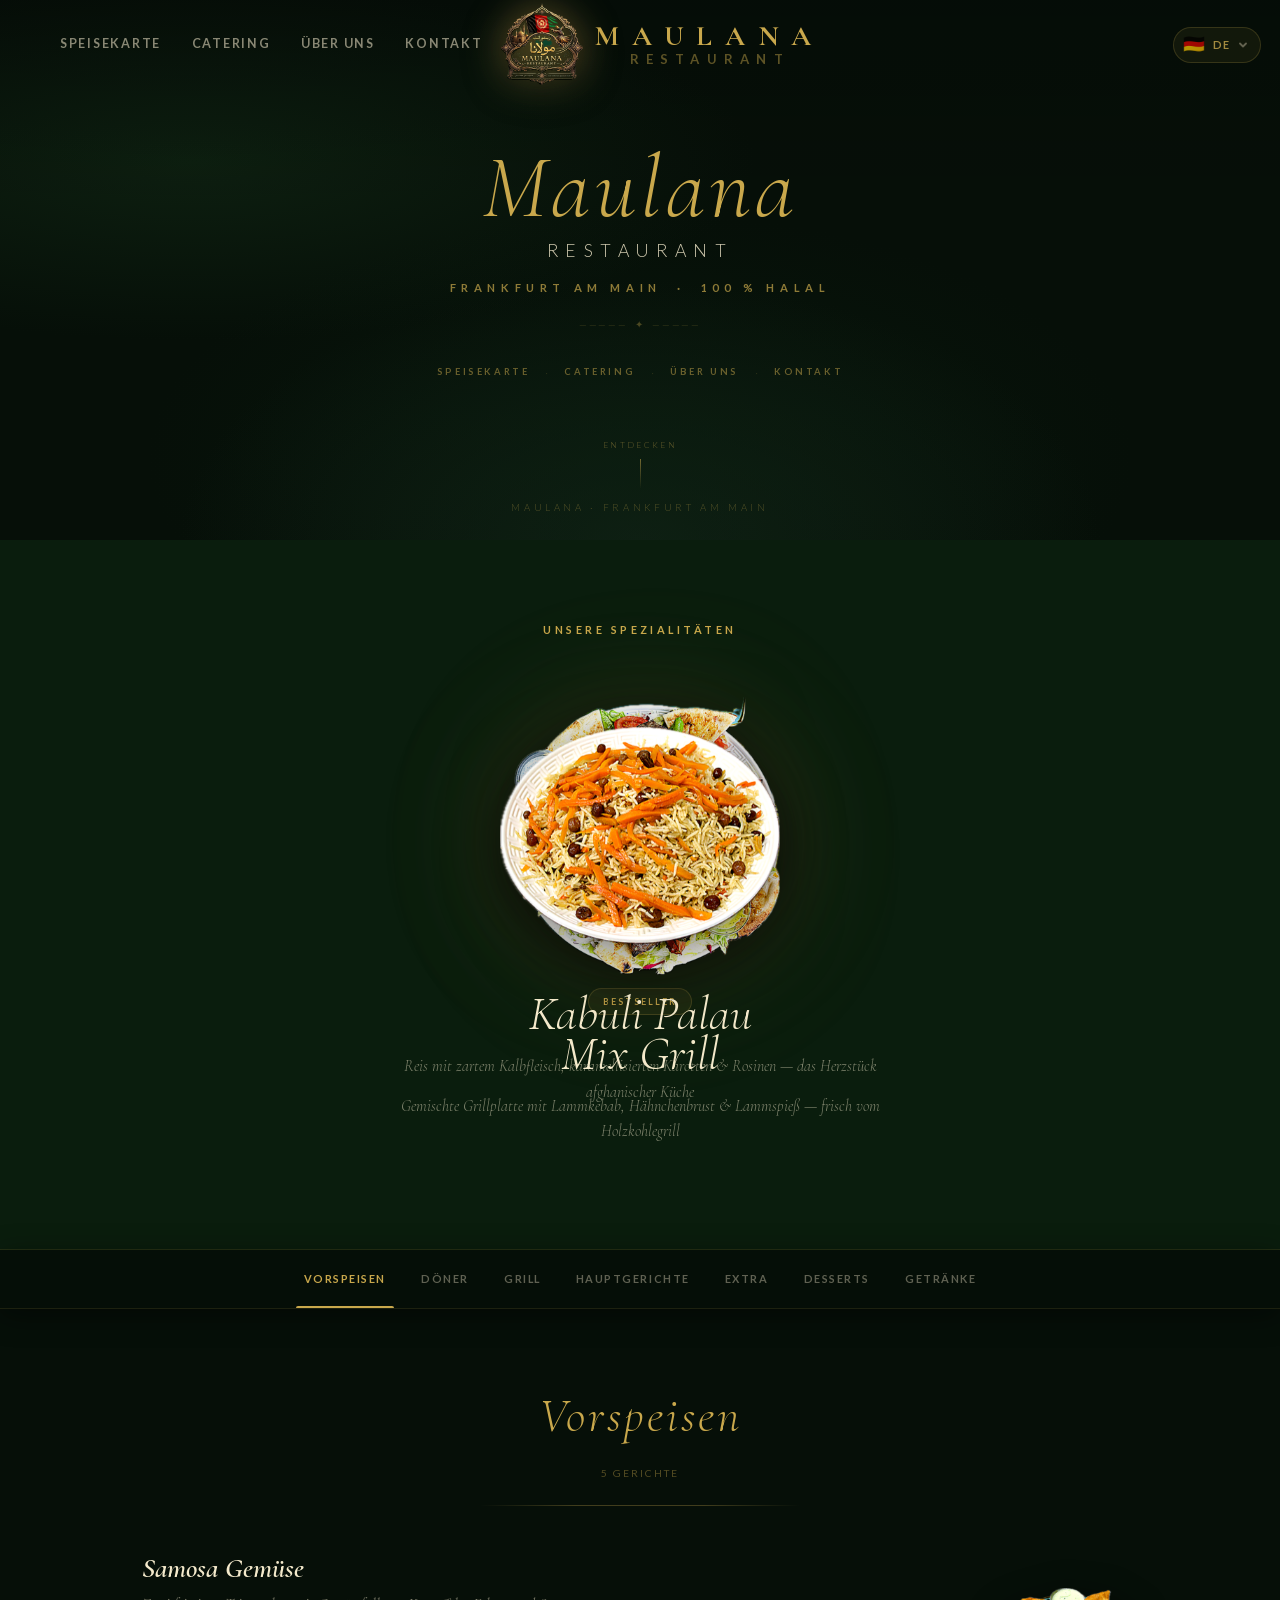
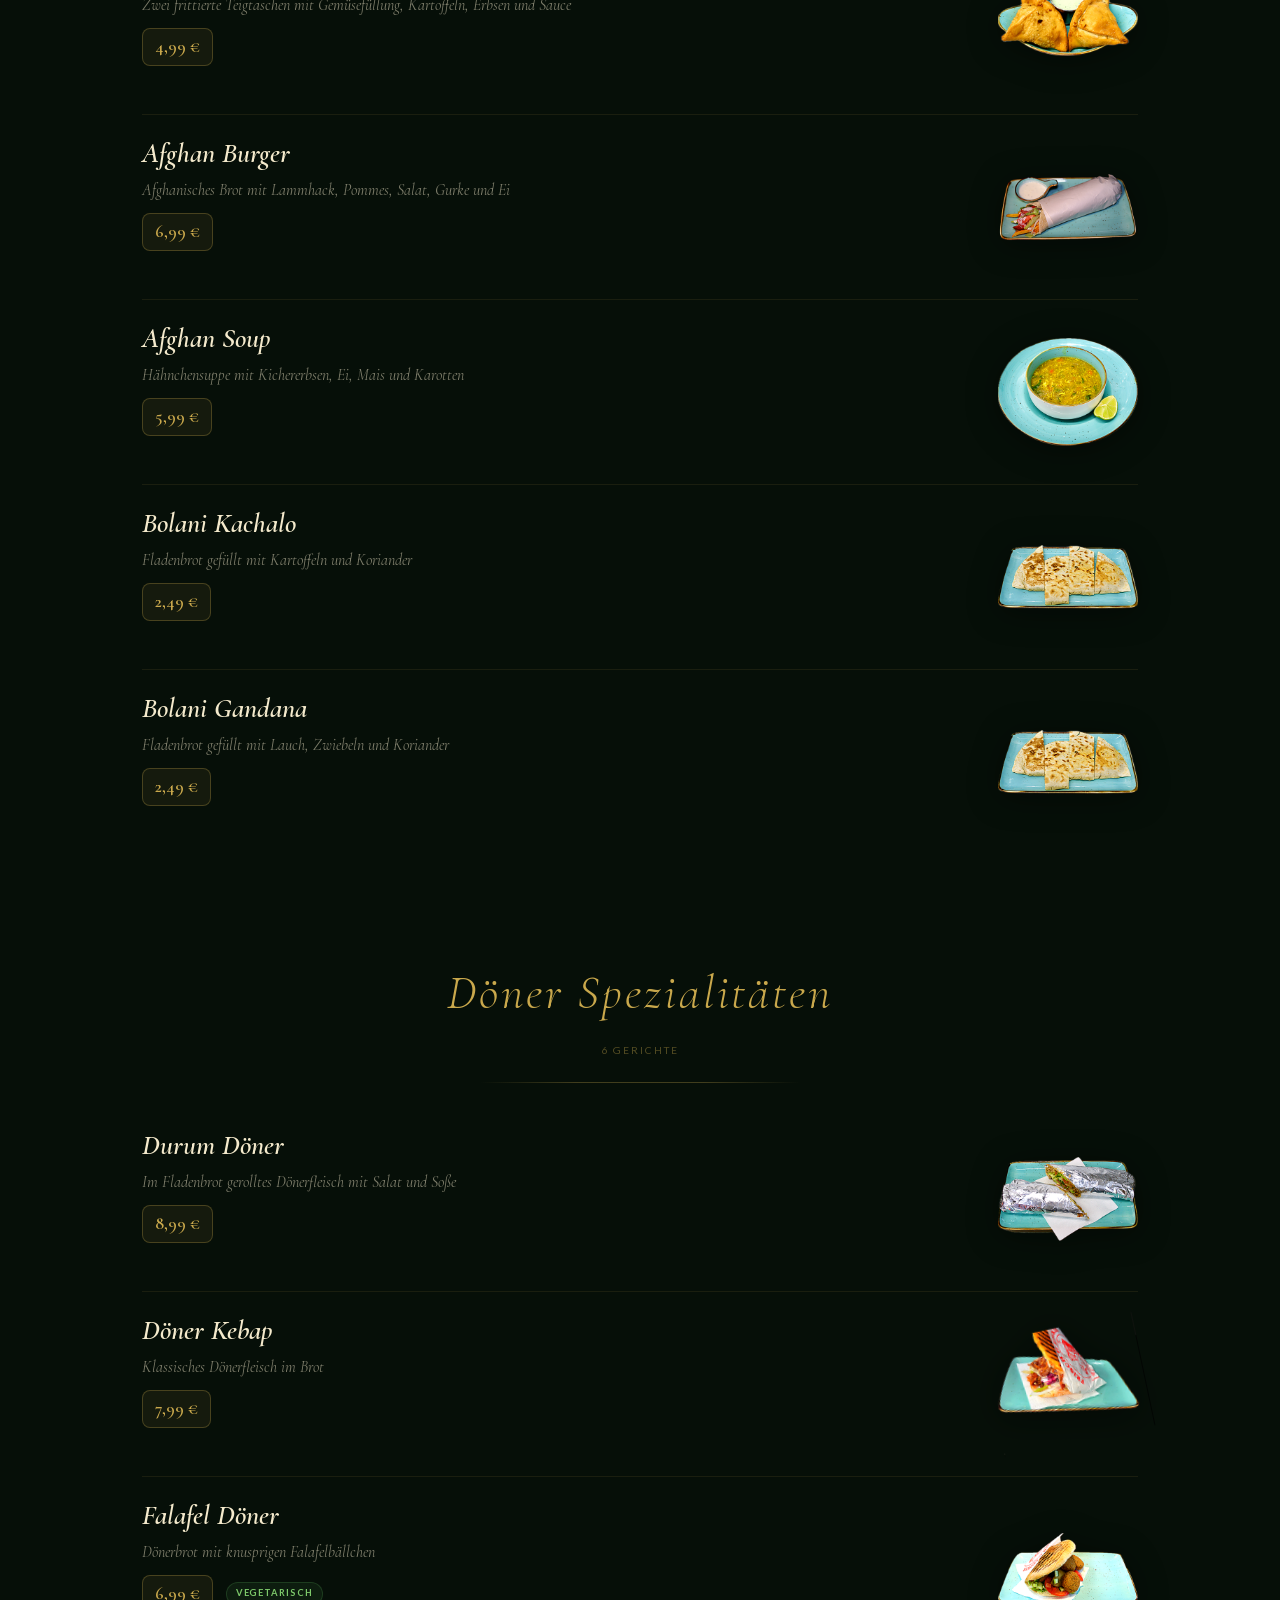
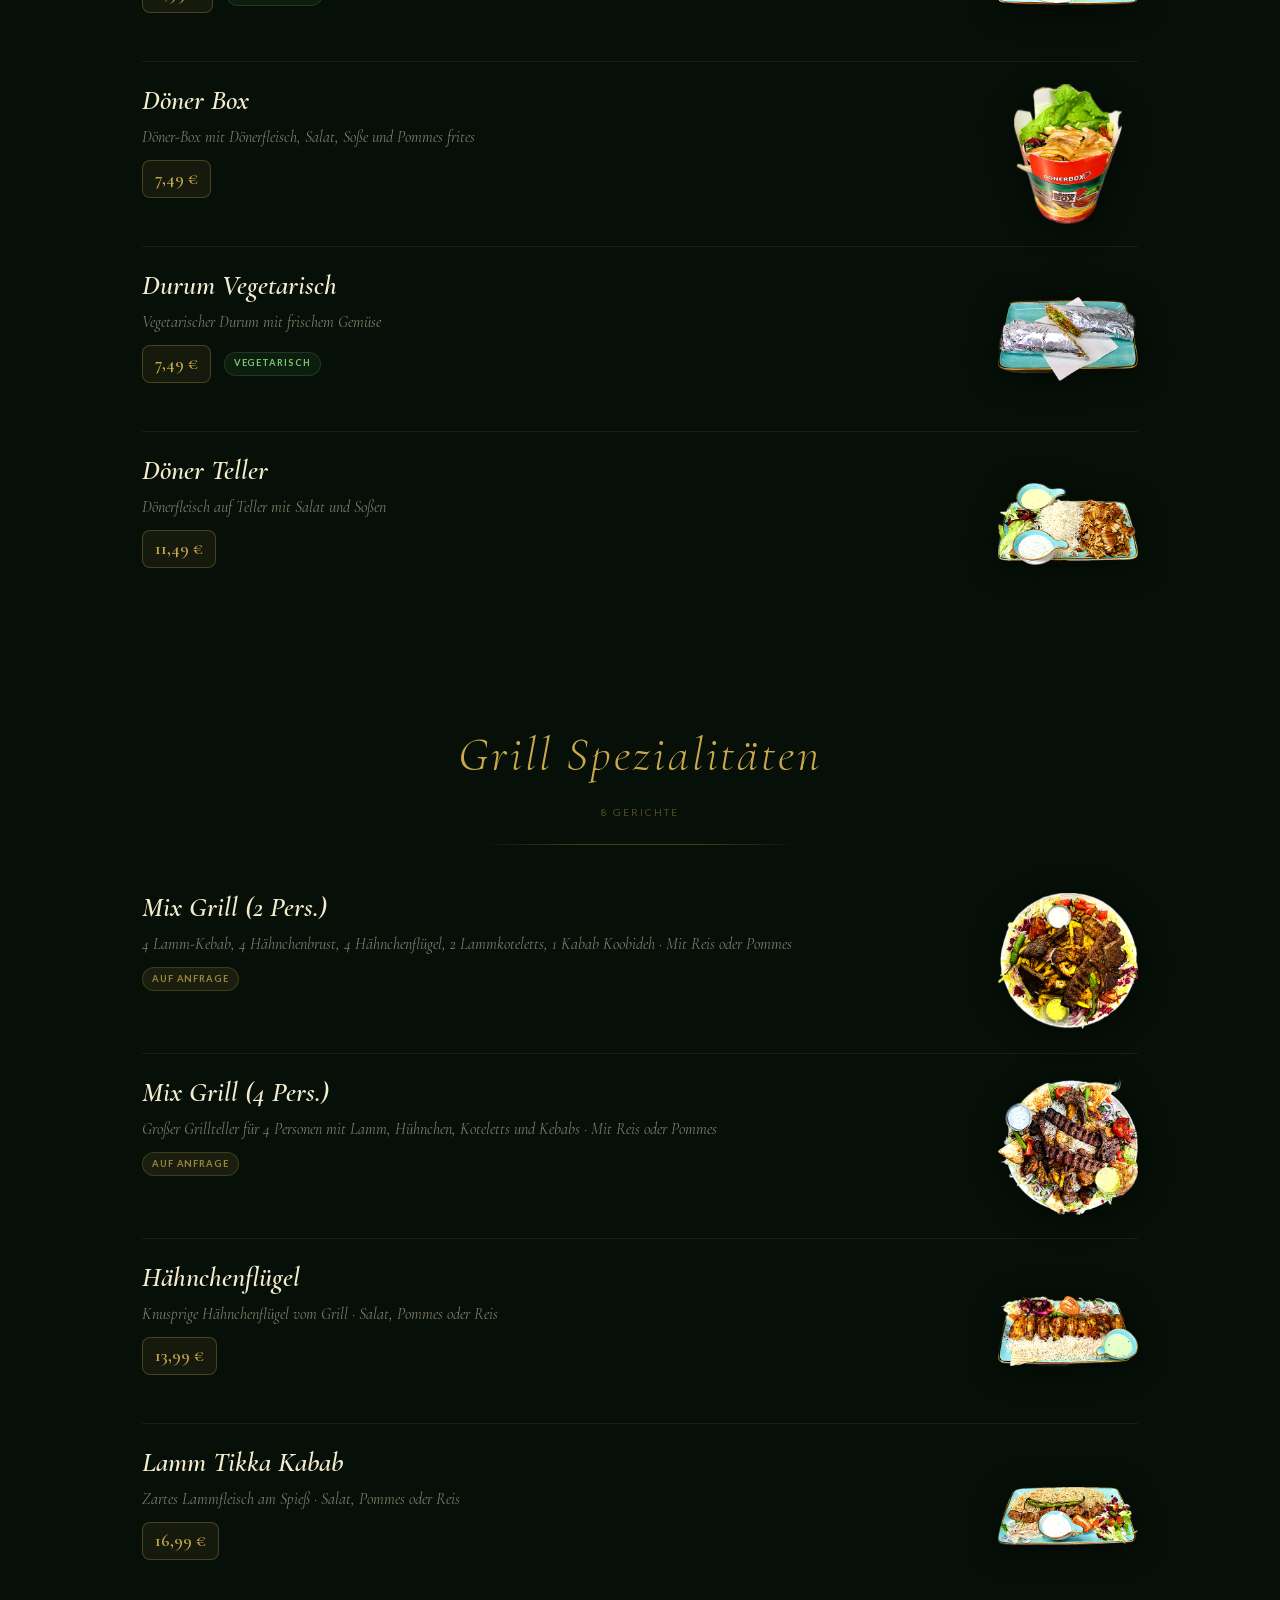
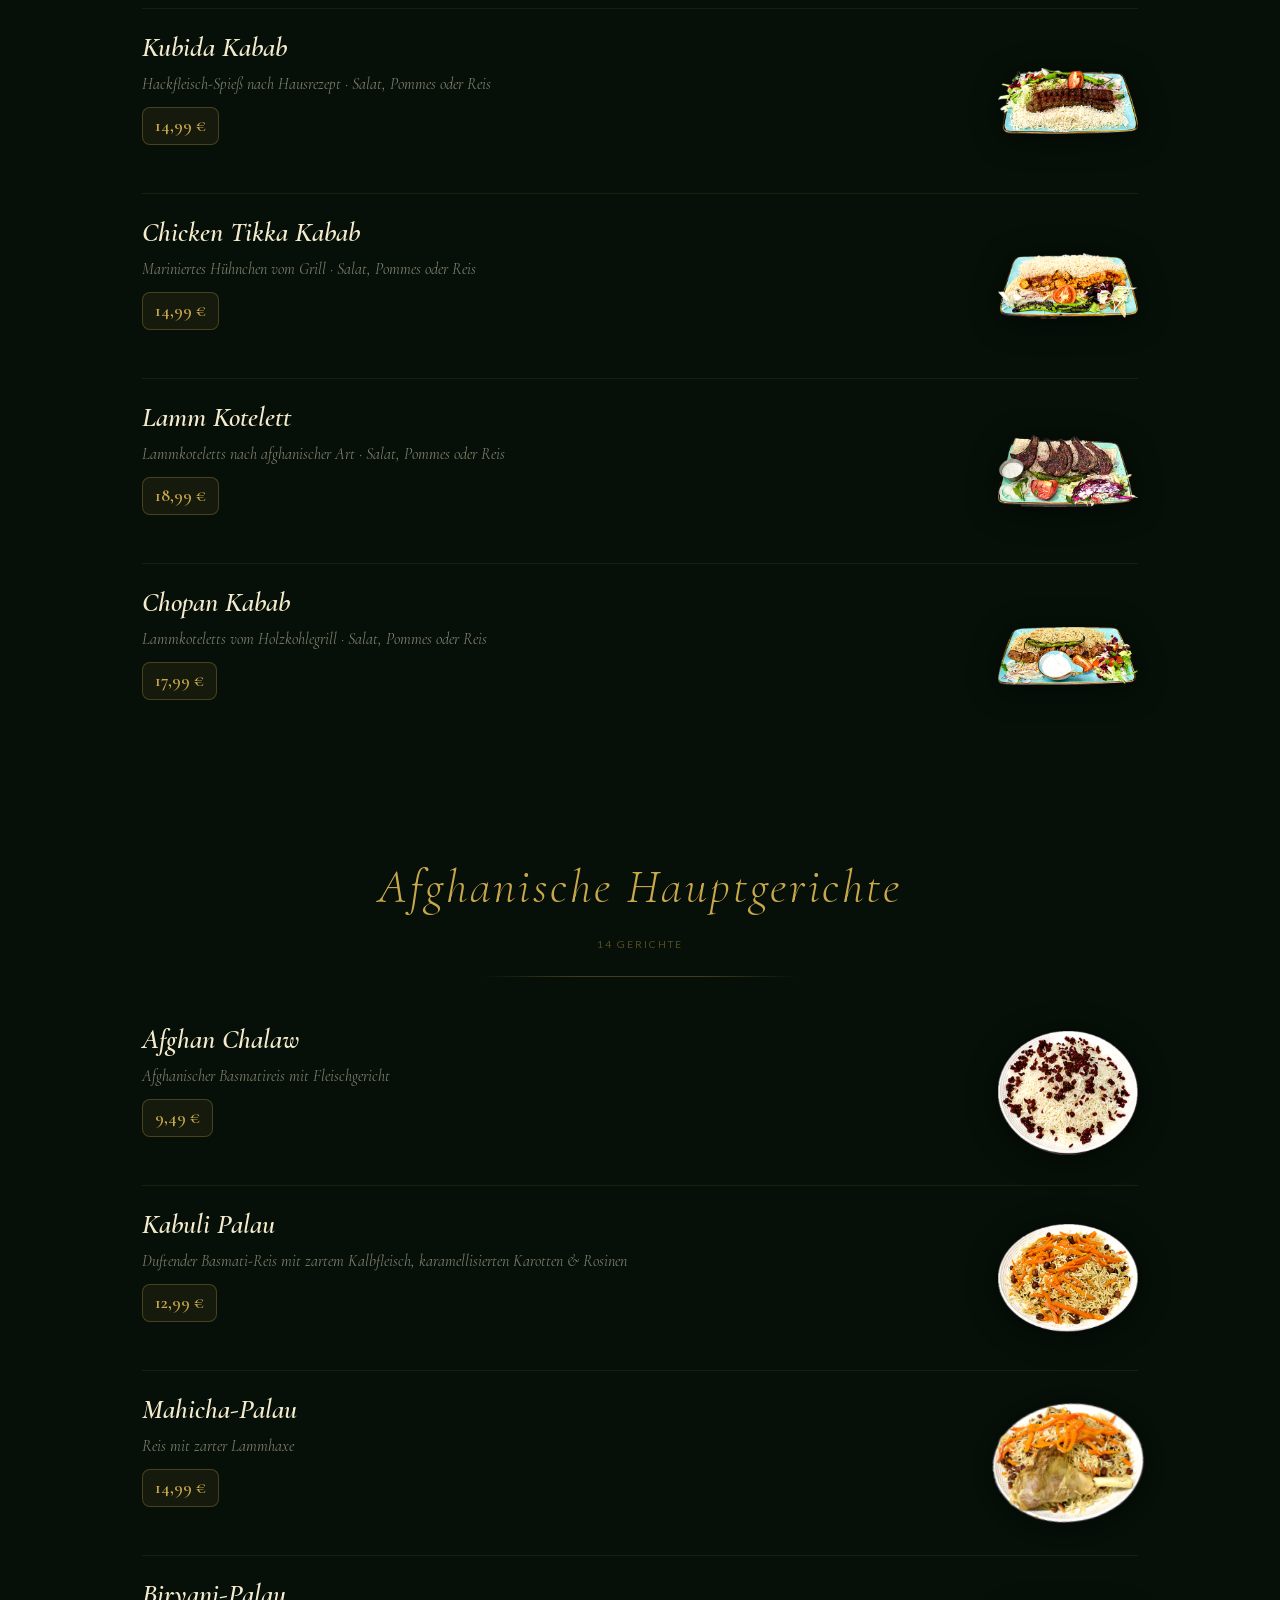
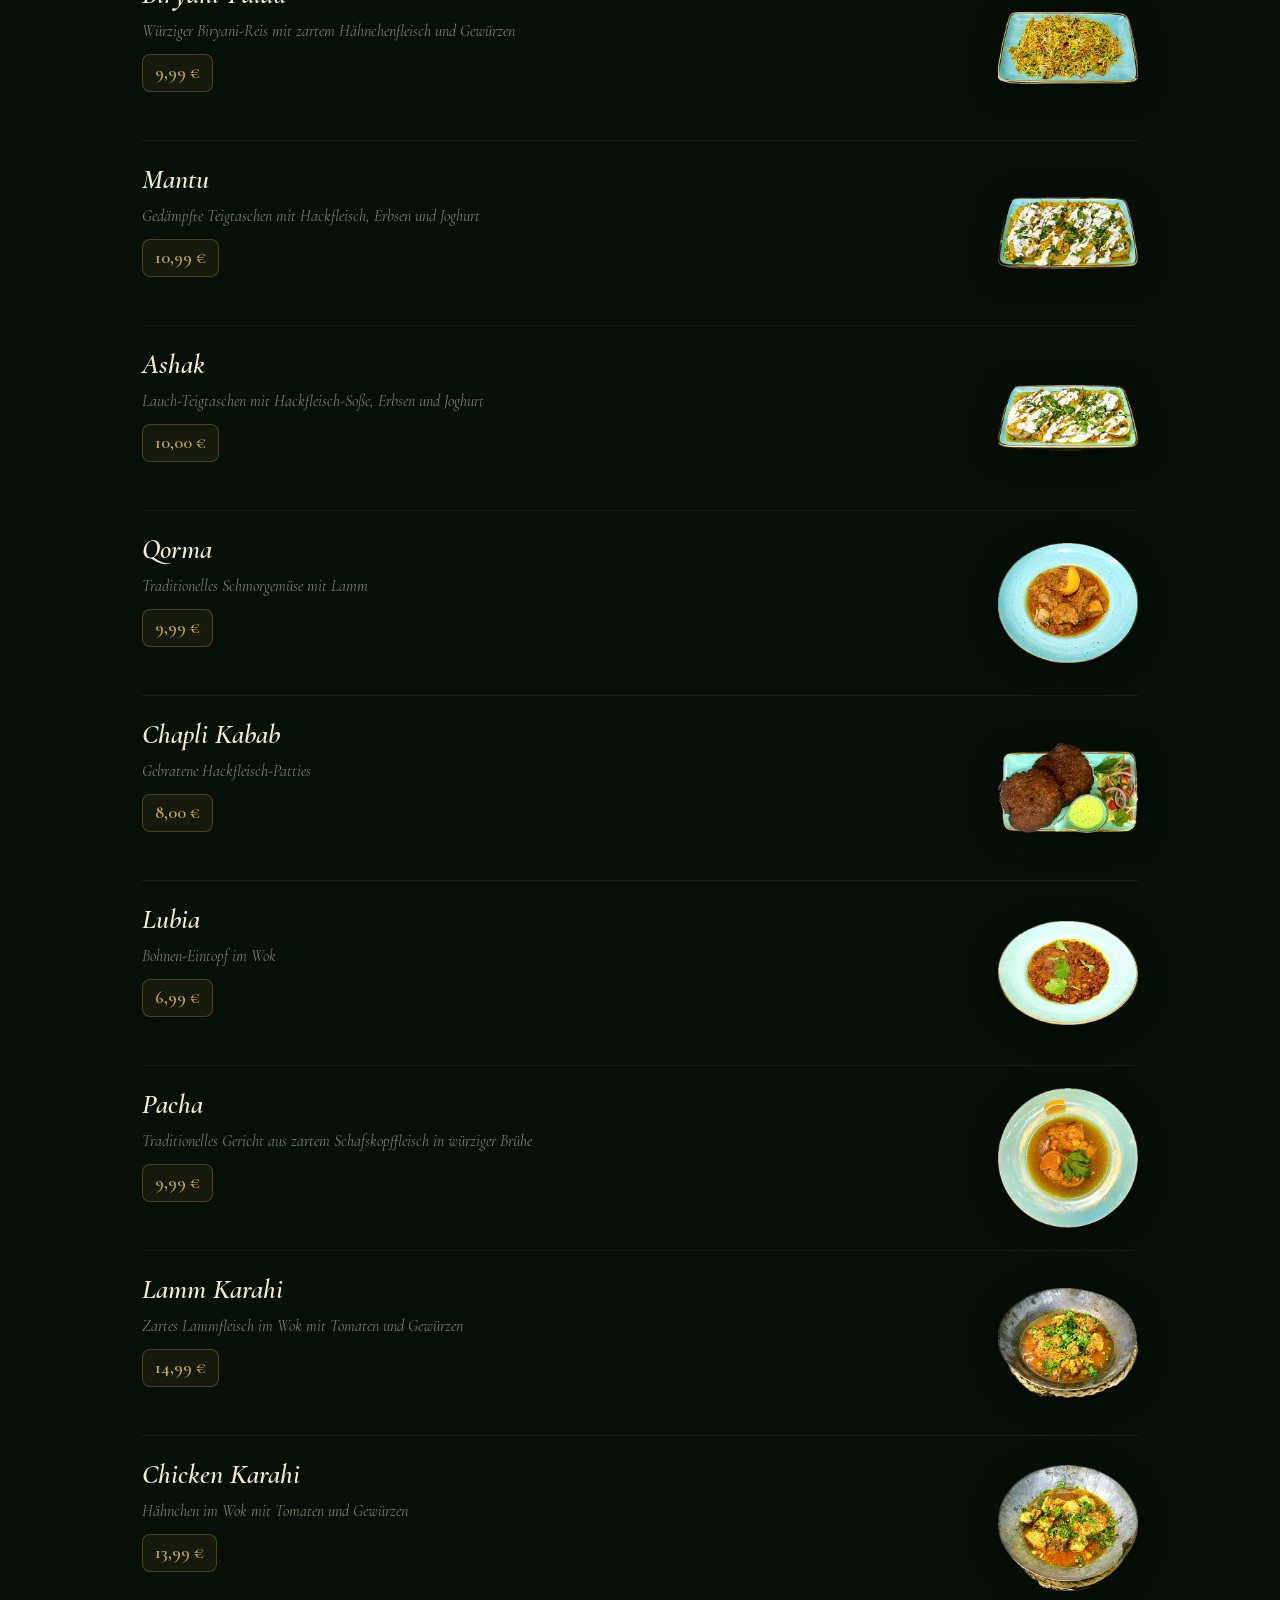
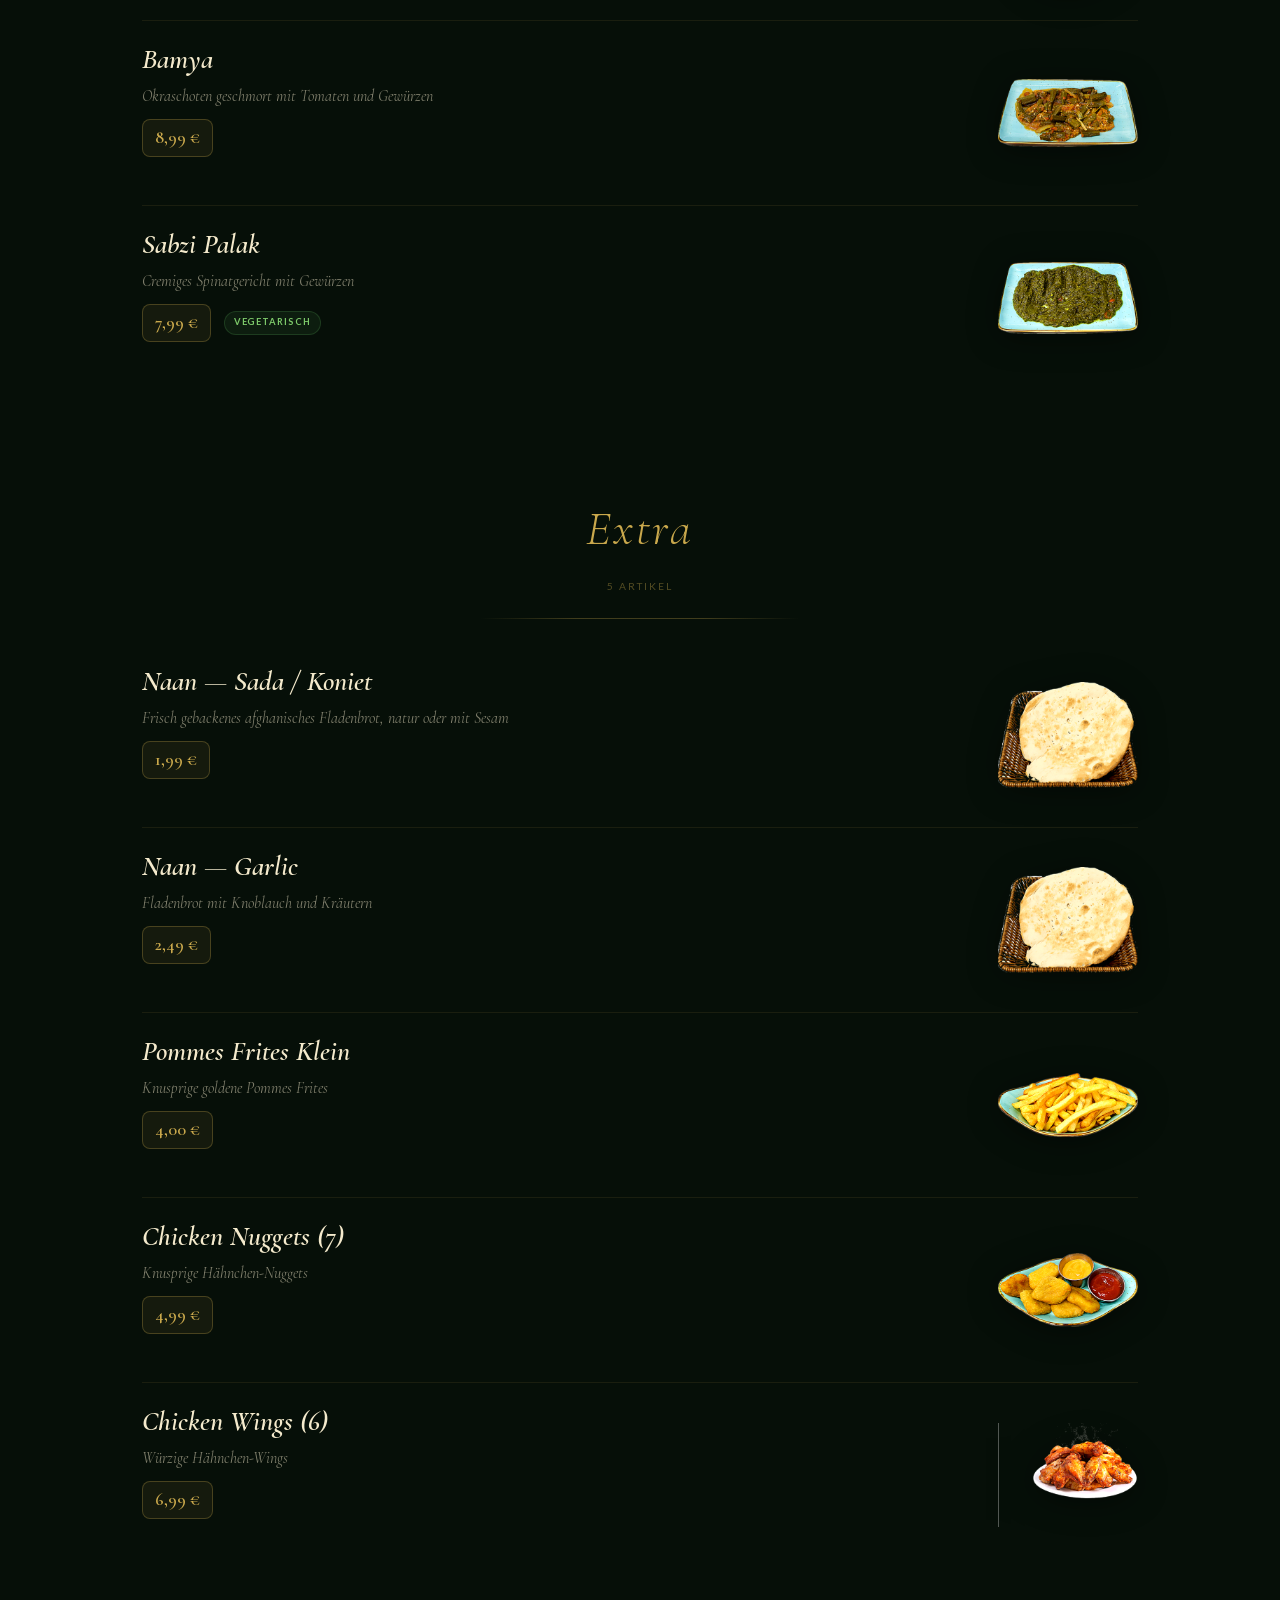
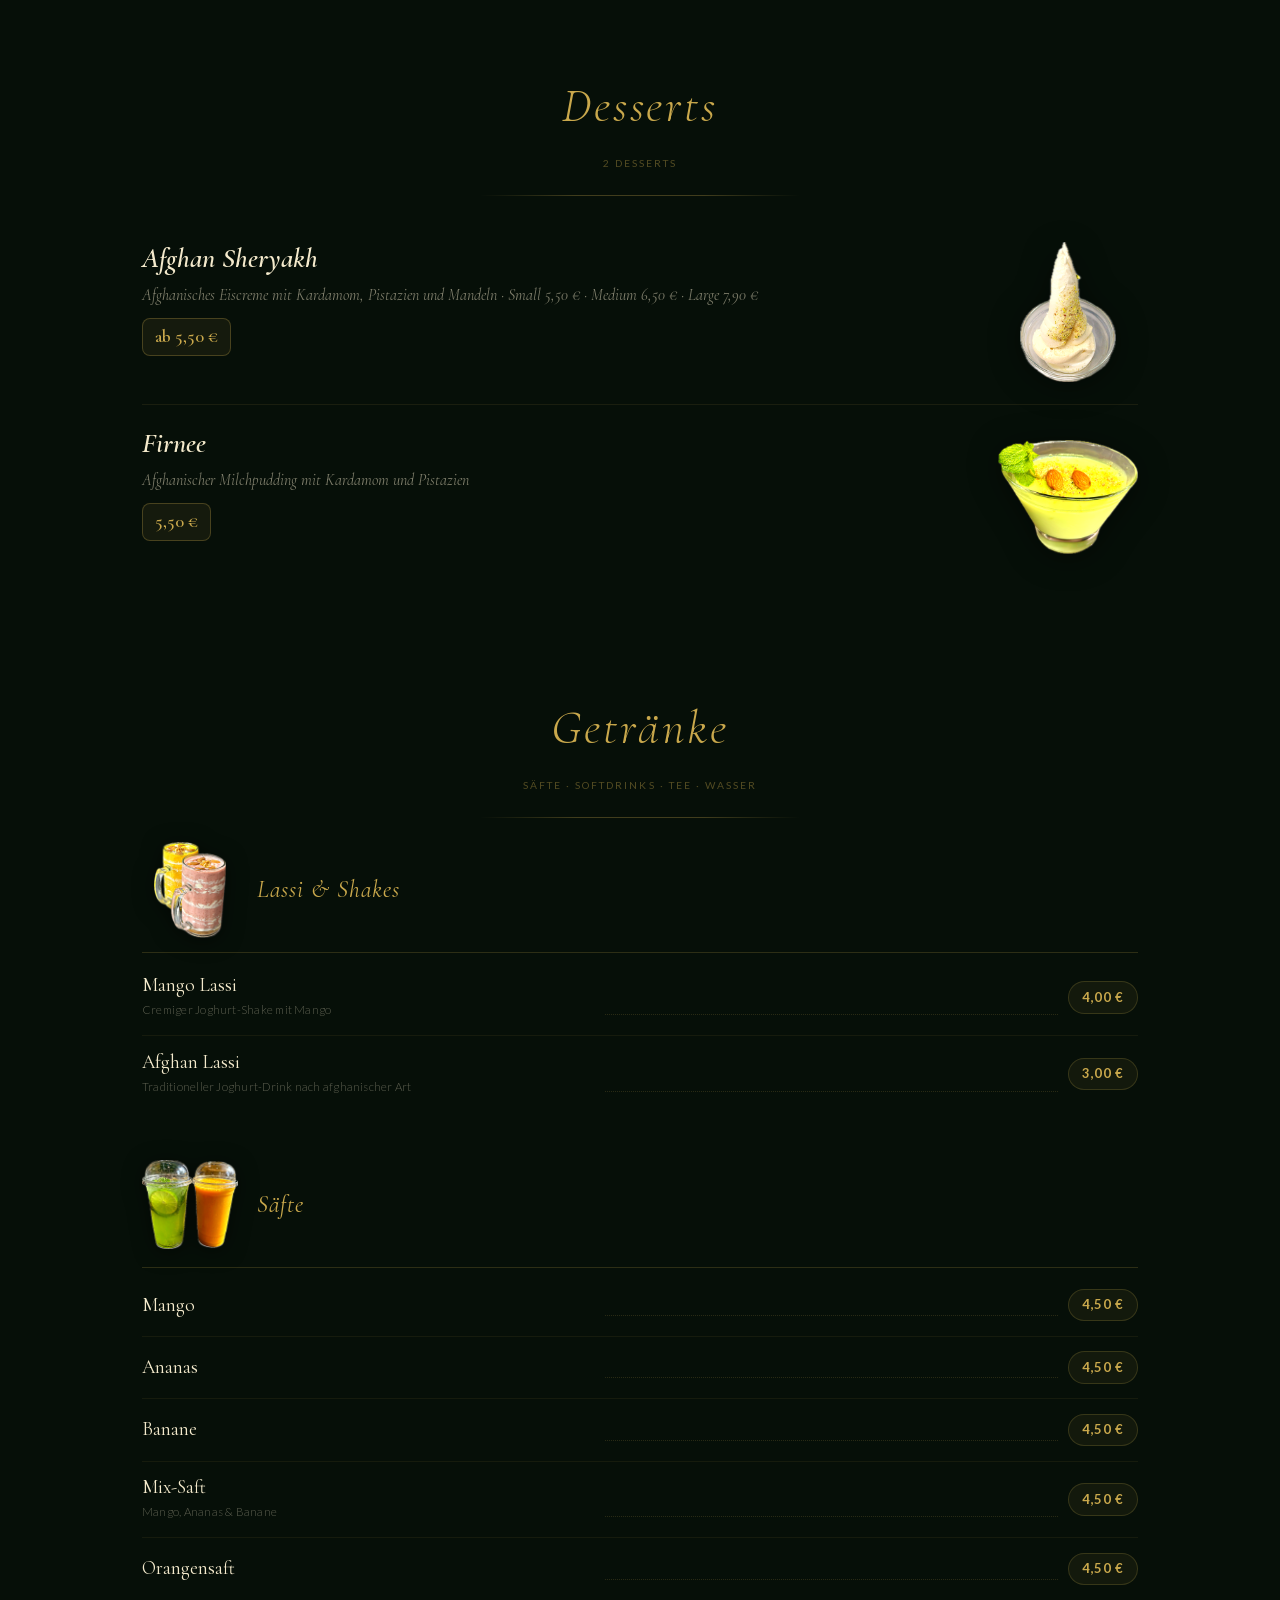
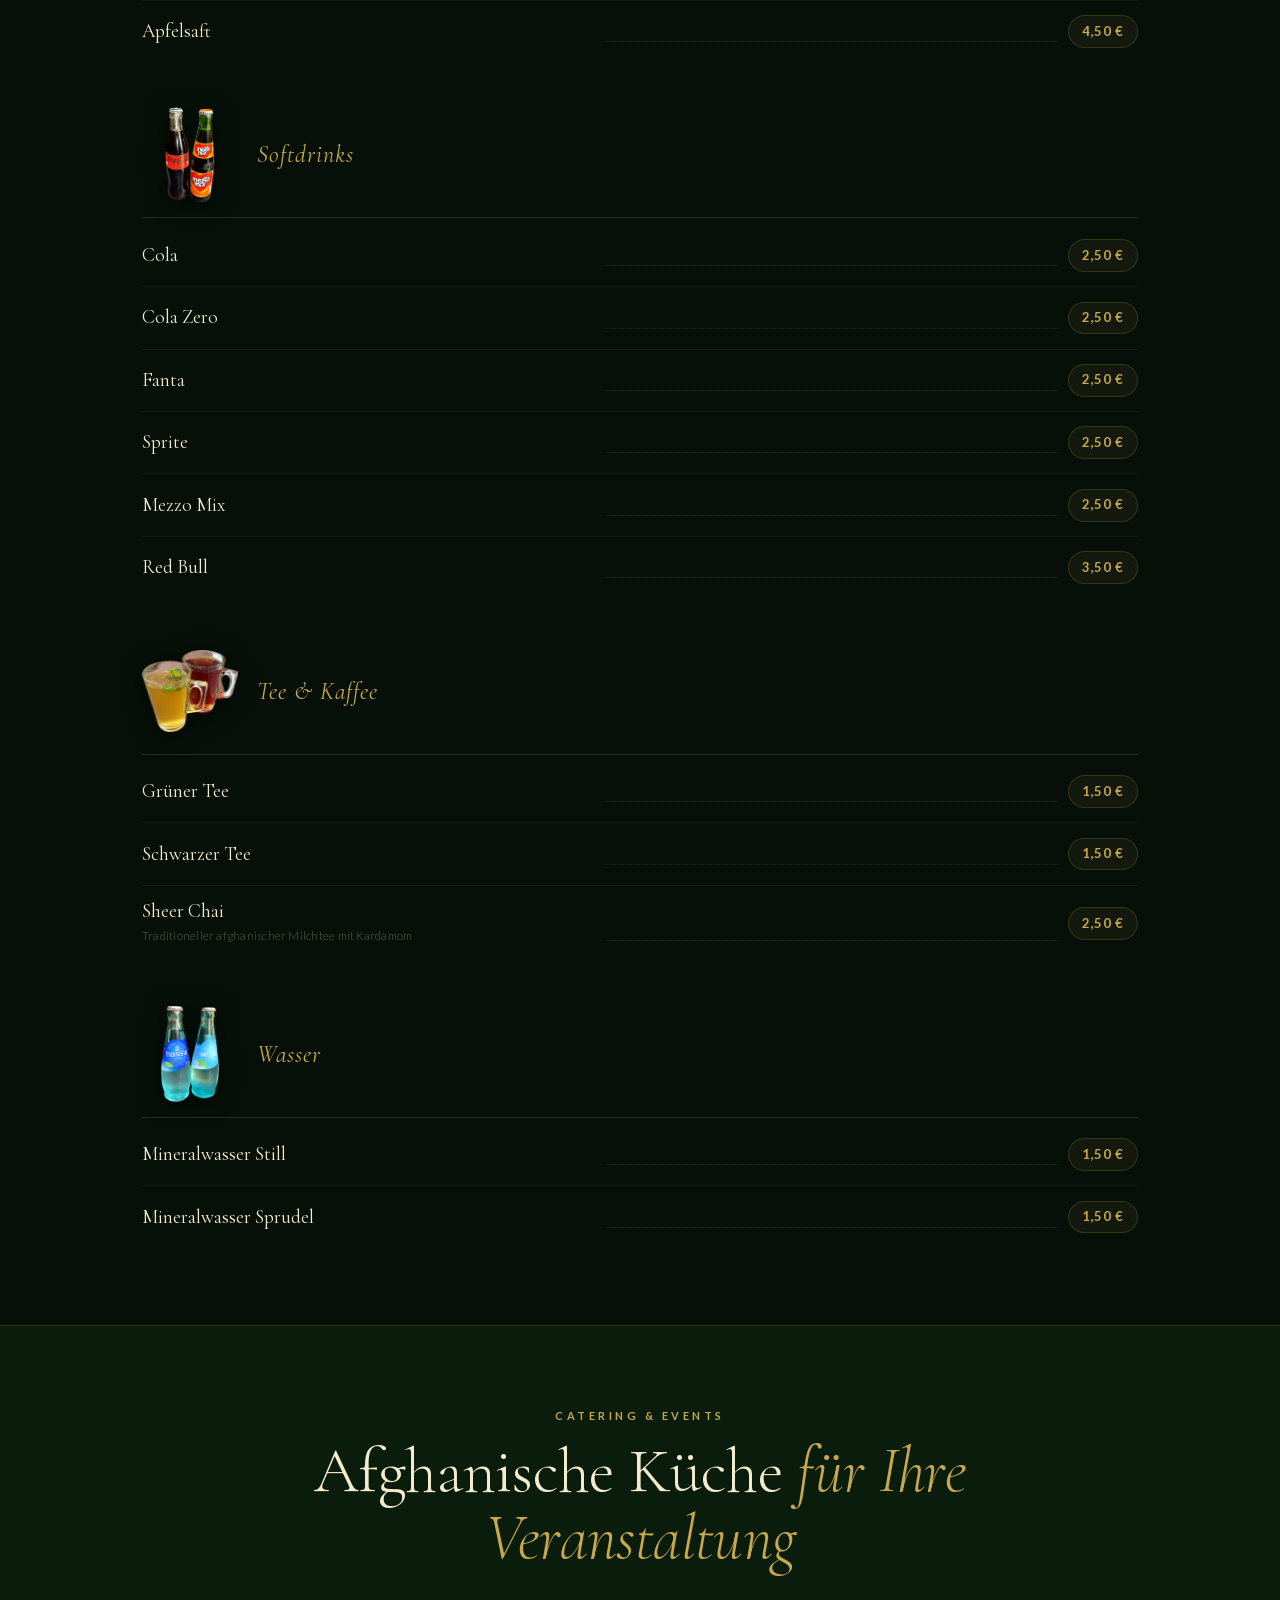
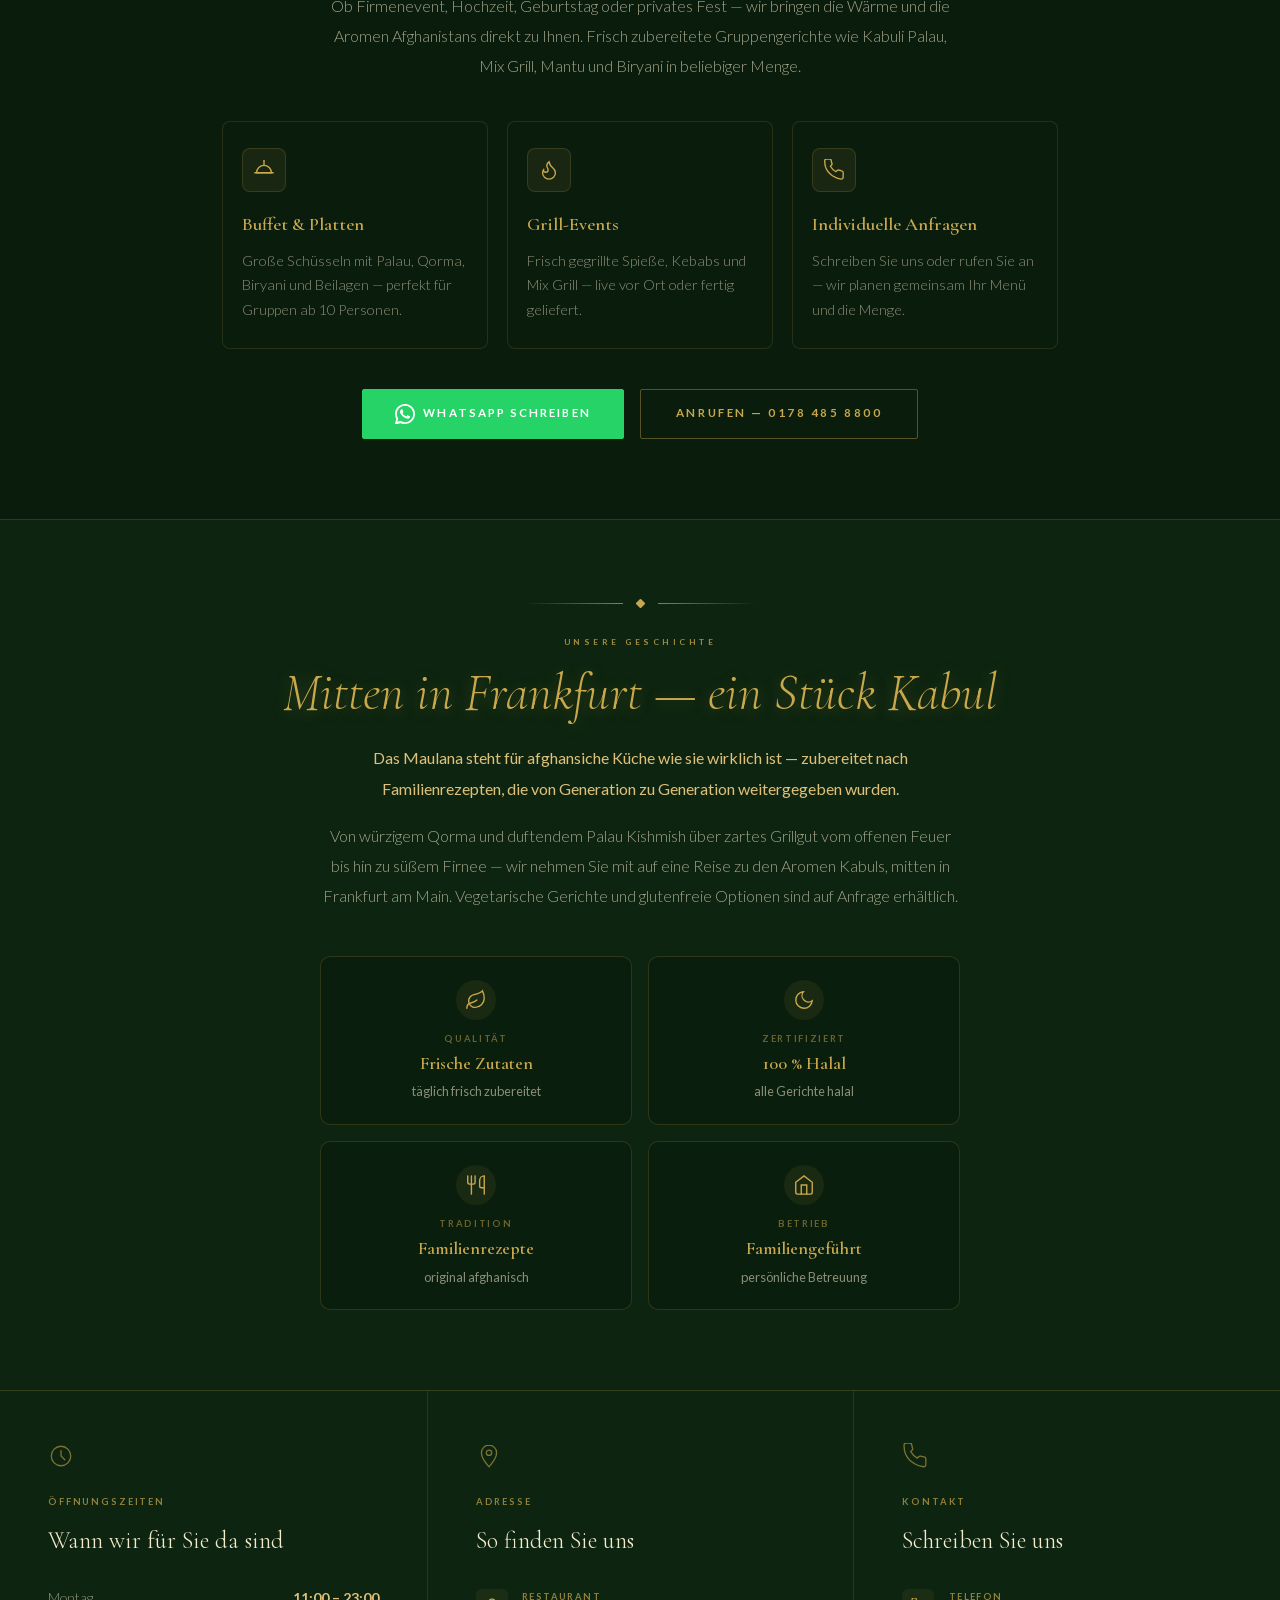
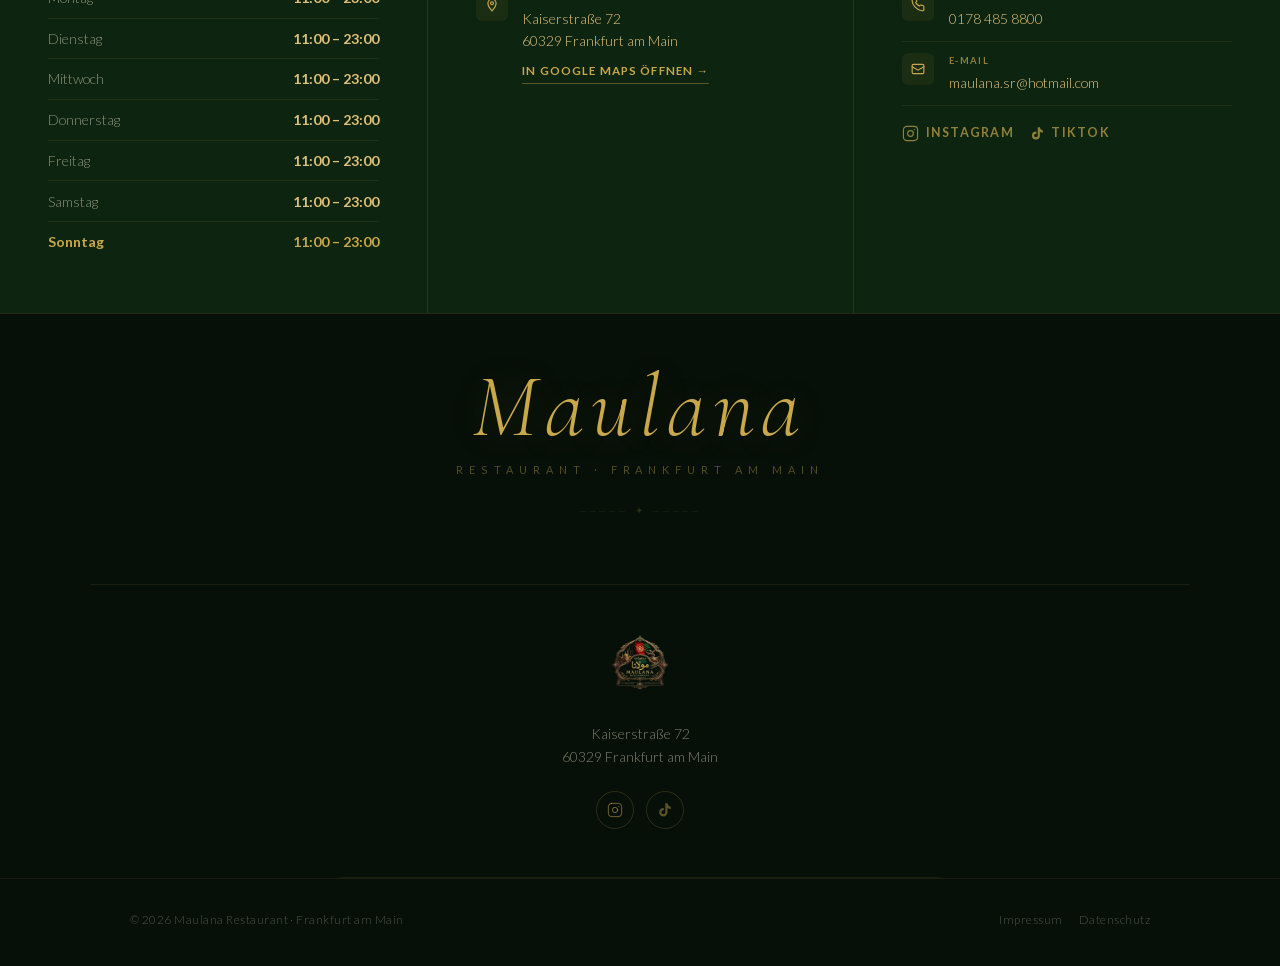
==== commit 90a6f67e: "Fix Mahicha-Palau image tilt with CSS rotation correction Co-Authored-By: Claude Sonnet 4.6 <noreply" ====
--- a/index.html
+++ b/index.html
@@ -1643,7 +1643,7 @@
           <span class="menu-item-price">14,99 €</span>
         </div>
       </div>
-      <img class="menu-item-img" src="images/objekt_5.png" alt="Mahicha-Palau" loading="lazy" onerror="this.style.display='none'">
+      <img class="menu-item-img" src="images/objekt_5.png" alt="Mahicha-Palau" loading="lazy" onerror="this.style.display='none'" style="transform:rotate(-8deg) scale(1.08)">
     </div>
     <div class="menu-item">
       <div class="menu-item-info">
